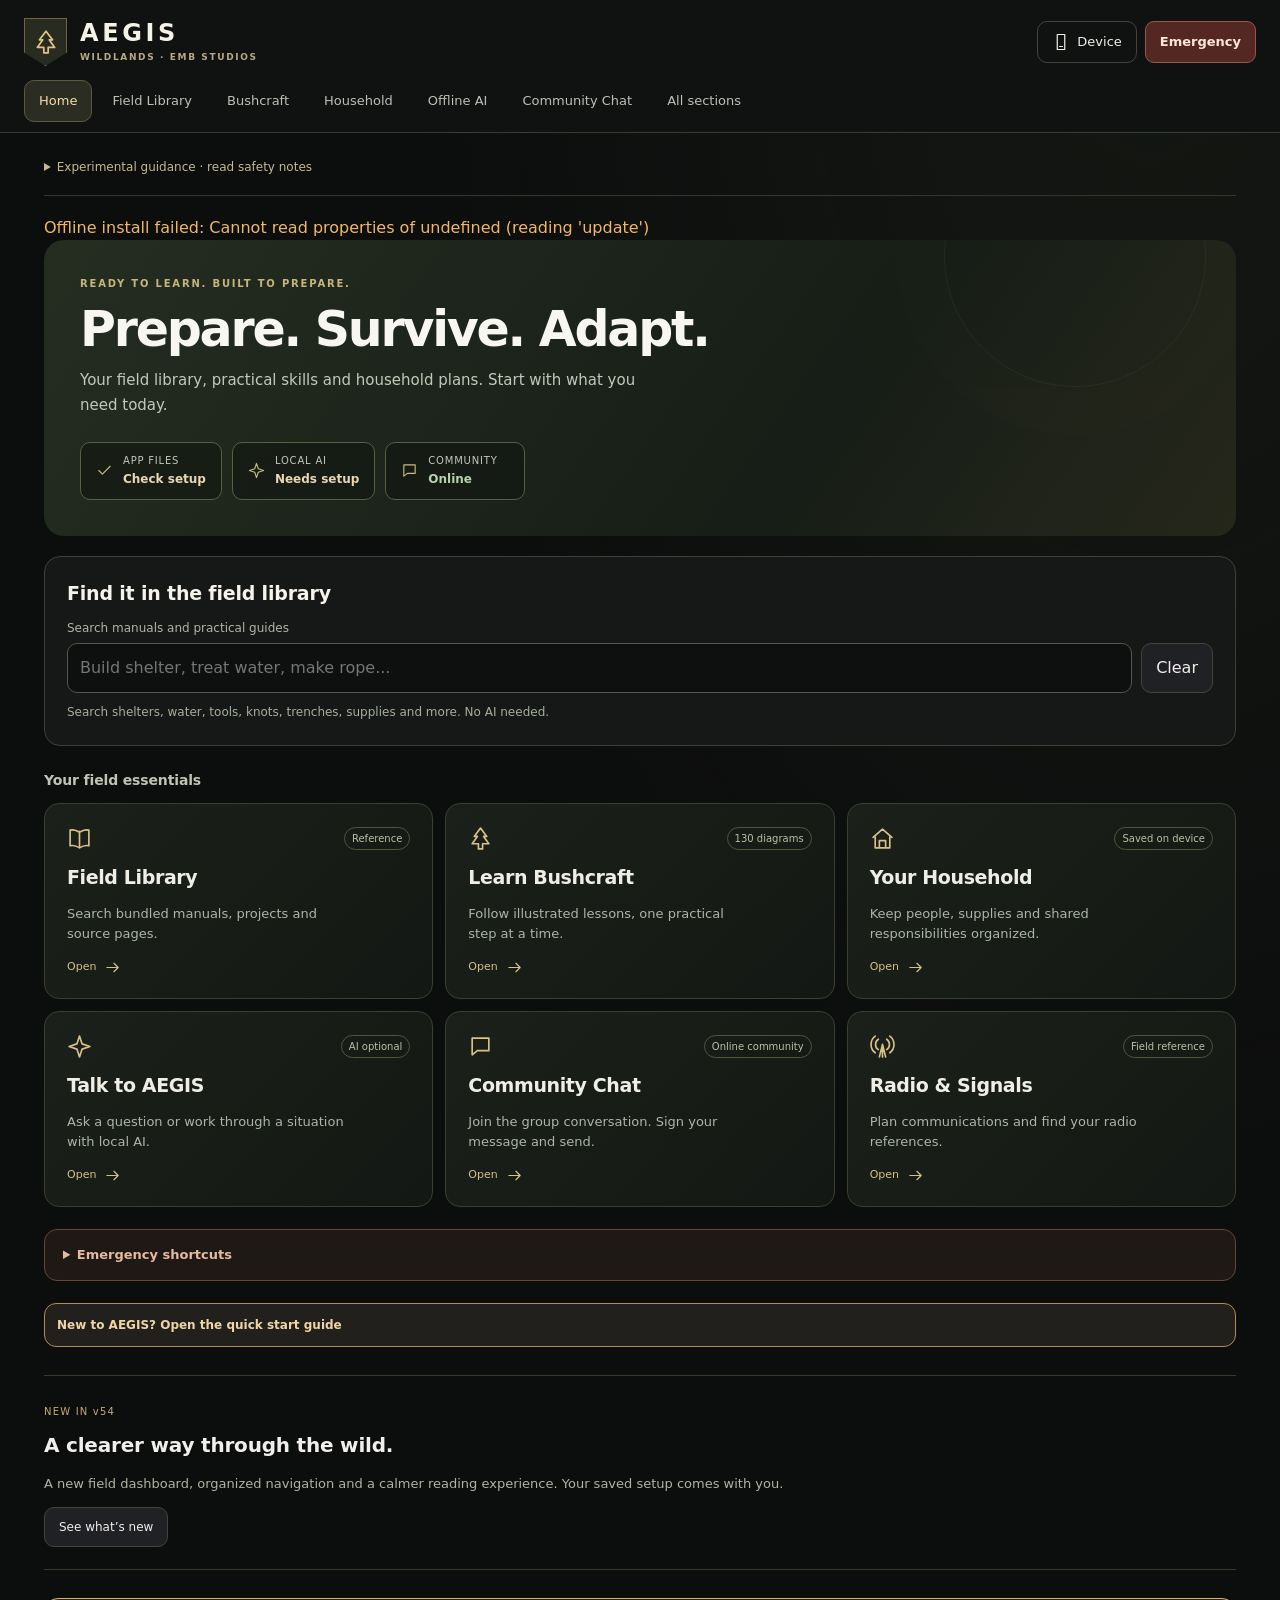
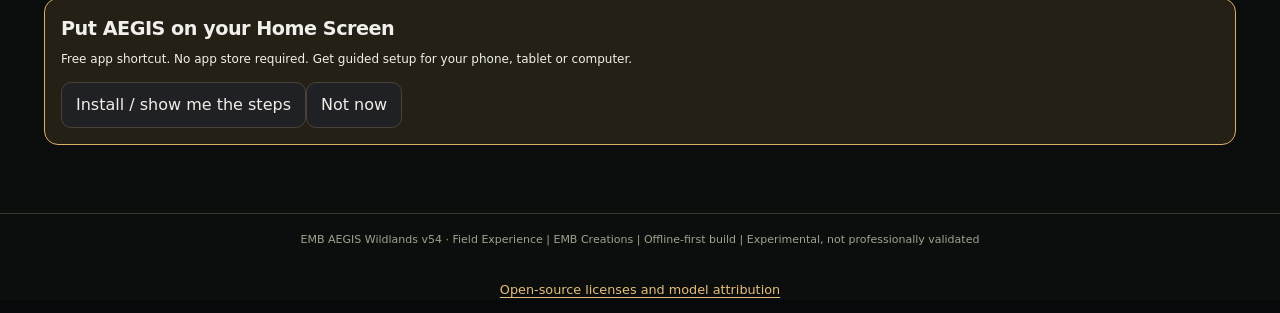
==== index.html @ b572a04c "v54: Upgrade the field dashboard, navigation, setup and reading experience" ====
<!doctype html><html lang="en"><head><meta charset="utf-8"><meta name="viewport" content="width=device-width,initial-scale=1"><meta http-equiv="Content-Security-Policy" content="default-src 'none'; script-src 'self' 'unsafe-inline' 'wasm-unsafe-eval'; style-src 'unsafe-inline'; img-src data: 'self' https://commons.wikimedia.org https://upload.wikimedia.org; manifest-src 'self'; worker-src 'self' blob:; connect-src https://commons.wikimedia.org https://upload.wikimedia.org 'self' https://zsyfzgefyjydkvdgbyth.supabase.co; base-uri 'none'; form-action 'none'"><link rel="manifest" href="manifest.webmanifest"><link rel="apple-touch-icon" href="icons/apple-touch-icon.png"><meta name="theme-color" content="#090908"><meta name="apple-mobile-web-app-capable" content="yes"><meta name="mobile-web-app-capable" content="yes"><title>EMB AEGIS | Wildlands Field Command</title><style>:root{font:16px/1.5 system-ui,Segoe UI,Arial,sans-serif;background:#080b0e;color:#ecefef;color-scheme:dark}*{box-sizing:border-box}body{margin:0}
a{color:#f0c67e}.skip{position:absolute;left:-999px}.skip:focus{left:8px;top:8px;background:#e5bb73;color:#000;padding:8px;z-index:9}
header{padding:14px 20px;border-bottom:1px solid #4a4130;background:#10151a}h1{margin:2px 0;color:#e5bb73;letter-spacing:2px;font-size:22px}h2{margin-top:0}h3{margin:10px 0 4px}
.shell{max-width:1200px;margin:auto;padding:14px}.tabs{display:flex;gap:6px;flex-wrap:wrap;margin:0 0 12px}
button,.btn{cursor:pointer;background:#27251e;border:1px solid #80663d;border-radius:8px;padding:10px 14px;color:#f3d7a6;font:inherit;min-height:44px}button:hover{background:#3a3425}button.active,button[aria-selected=true]{background:#c79b52;color:#101318}
button.big{font-size:18px}:focus-visible{outline:3px solid #fff;outline-offset:2px}
input,select,textarea{font:inherit;color:#fff;background:#111b22;border:1px solid #6b7c83;border-radius:8px;padding:10px;width:100%}textarea{min-height:90px}label{display:block;margin:10px 0 4px}
.panel{background:#111a20;border:1px solid #2f414b;border-radius:12px;padding:14px;margin:10px 0}.grid{display:grid;grid-template-columns:1fr 1fr;gap:14px}.cards{display:grid;grid-template-columns:repeat(auto-fit,minmax(300px,1fr));gap:10px}
.card{background:#18242b;border:1px solid #3d4c52;border-radius:10px;padding:12px;margin:8px 0}.card.danger{border-color:#e0705a;background:#33201c}.card.warn{border-color:#e0a850;background:#2b261b}.card.tier0{border-left:5px solid #e0705a}.card.tier1{border-left:5px solid #e0a850}.card.tier2{border-left:5px solid #6ab0d0}.card.tier3,.card.tier4{border-left:5px solid #8aa}
.card.abst{border-color:#7a8a90}.avoid{color:#ffc2b7}.constraint{color:#f3d7a6}.muted{color:#b4bfc2;font-size:14px}.warn{color:#f0b866}.pill{display:inline-block;border:1px solid #715b38;border-radius:100px;color:#e3bf80;font-size:12px;padding:3px 9px;margin:2px}
.badge{display:inline-block;border-radius:5px;font-size:12px;font-weight:700;padding:3px 7px;margin:2px;border:2px solid}.b-ok{border-color:#58c27d;color:#9be8b6}.b-rev{border-color:#e0a850;color:#f3c77d}.b-unk{border-color:#aab;color:#dde}.b-pol{border-color:#e0705a;color:#ffb3a4}
.alert{border-left:4px solid #e0a850;padding:10px;background:#2b261b;margin:8px 0}.step{padding:8px;margin:6px 0;background:#18252b;border-left:3px solid #b78b4a;white-space:pre-wrap}
table.facts{width:100%;border-collapse:collapse;font-size:14px}table.facts td,table.facts th{border-bottom:1px solid #2f414b;padding:4px;text-align:left}pre{white-space:pre-wrap;font:inherit}
.svgbox svg{max-width:100%;background:#0b1217;border:1px solid #2f414b;border-radius:8px}.check{color:#9be8b6;font-size:14px}[hidden]{display:none!important}
.quick{display:flex;gap:6px;flex-wrap:wrap}footer{padding:18px;text-align:center;color:#aeb7b8}
body.hc{background:#000;color:#fff}body.hc .card,body.hc .panel{background:#000;border-color:#fff}body.hc .muted{color:#fff}body.hc button{background:#000;color:#ff0;border-color:#ff0}body.hc button.active,body.hc button[aria-selected=true]{background:#ff0;color:#000}
body.big{font-size:20px}body.lowpower *{animation:none!important;transition:none!important;box-shadow:none!important}
@media (prefers-reduced-motion:reduce){*{animation:none!important;transition:none!important}}
@media(max-width:780px){.grid{grid-template-columns:1fr}.shell{padding:8px}h1{font-size:18px}}
#printarea{display:none}
@media print{body>*:not(#printarea){display:none!important}#printarea{display:block!important;color:#000;background:#fff}.pcard{border:2px solid #000;margin:8px 0;padding:8px;page-break-inside:avoid;color:#000}.pcard h3{color:#000}}

.sos{background:#8b1d12;border-color:#ff9c8c;color:#fff;font-weight:700}.sos:hover{background:#a8261a}
body.lowpower,body.lowpower header,body.lowpower .panel,body.lowpower .card{background:#000}body.lowpower .card,body.lowpower .panel{border-color:#555}
.ok{color:#9be8b6}.btn{display:inline-block;text-decoration:none;cursor:pointer;background:#27251e;border:1px solid #80663d;border-radius:8px;padding:10px 14px;color:#f3d7a6;min-height:44px}
.crow{display:flex;gap:8px;align-items:center;flex-wrap:wrap;margin:6px 0}


/* Wildlands Edition: progressive visual overhaul, existing engine and DOM IDs retained. */
:root{background:#090d0b;color:#efe9da;--gold:#d4b16c;--forest:#263b2e;--edge:#65543a}
body{background:radial-gradient(ellipse at 85% 0%,#263126 0%,transparent 40%),#090d0b;color:#efe9da}
header{background:linear-gradient(120deg,#121a15,#0a0e0c);border-bottom:1px solid #6b5936;padding:15px max(16px,calc((100vw - 1200px)/2));}
header small{color:#c6ad76;letter-spacing:.15em;font-weight:700}
h1{color:#e5c47d;font-size:clamp(23px,3vw,34px);letter-spacing:.09em}
.edition{font-size:.42em;letter-spacing:.16em;vertical-align:middle;border:1px solid #897041;border-radius:99px;padding:5px 9px;margin-left:7px}
header>.muted{color:#d2c9b6}
.shell{max-width:1200px;padding:18px}
.panel{background:#151c17;border:1px solid #45513e;border-radius:16px;padding:18px}
.card,.step{background:#1c251e;border-color:#57614d}
button,.btn{background:#25271e;border:1px solid #977a47;color:#f3dfb4;border-radius:11px}
button:hover{background:#38362a}
button.active,button[aria-selected=true]{background:#d1ad67;color:#12140f}
input,select,textarea{background:#111813;border-color:#79816b}
.tabs{position:sticky;top:0;z-index:6;display:flex;flex-wrap:nowrap;overflow-x:auto;scrollbar-width:thin;background:#101611;padding:8px 6px;border:1px solid #4c523f;border-radius:13px;gap:6px}
.tabs button{flex:0 0 auto;white-space:nowrap;font-size:14px;padding:10px 12px}
.wild-hero{position:relative;overflow:hidden;padding:clamp(22px,5vw,52px);margin:12px 0 16px;border:1px solid #856c3d;border-radius:19px;background:linear-gradient(100deg,rgba(8,14,11,.95),rgba(13,25,18,.83)),radial-gradient(ellipse at 75% 100%,#74542a,#0d1a13 65%);min-height:190px}
.wild-hero:after{content:"";position:absolute;right:-45px;bottom:-60px;width:260px;height:260px;border:1px solid rgba(218,181,106,.13);border-radius:50%;box-shadow:0 0 0 45px rgba(218,181,106,.025),0 0 0 90px rgba(218,181,106,.02);pointer-events:none}
.wild-kicker{font-size:11px;font-weight:800;color:#d7b775;letter-spacing:.19em}
.wild-hero h2{font-size:clamp(27px,4.5vw,48px);line-height:1.1;color:#f4e3bc;margin:12px 0}
.wild-hero p{max-width:630px;color:#d3d3c6;margin:0 0 18px}
.wild-hero-status{display:inline-flex;gap:8px;background:#1e3627;border:1px solid #507258;color:#c9e4ce;padding:8px 12px;border-radius:9px;font-size:13px}
.wild-actions{display:grid;grid-template-columns:repeat(3,minmax(0,1fr));gap:12px;margin-bottom:18px}
.wild-actions button{display:flex;flex-direction:column;align-items:flex-start;text-align:left;gap:6px;min-height:110px;padding:19px;background:linear-gradient(145deg,#222a21,#151b16);border-color:#806c45}
.wild-actions button>span{font-size:24px;color:#e0bc76}
.wild-actions strong{font-size:17px;color:#f3e5c7}
.wild-actions small{display:block;font-size:12px;color:#c2c5b7}
.wild-actions .wild-emergency{grid-column:1/-1;min-height:85px;justify-content:center;background:linear-gradient(110deg,#8e2922,#551d19);border:2px solid #ef8d75;color:#fff;font-size:clamp(18px,3vw,25px);font-weight:800}
.wild-actions .wild-emergency small{color:#ffe0d5}
.wild-quick{margin-bottom:14px;border:1px solid #566046;border-radius:12px;padding:12px 16px}
.wild-quick summary{cursor:pointer;color:#e8c787;font-weight:700;min-height:44px;display:flex;align-items:center}
.wild-advisor .panel{margin-top:0}
.alert{background:#2a261b;border-color:#e1b76a}
@media(max-width:700px){header{padding:12px}.shell{padding:10px}.wild-actions{grid-template-columns:repeat(2,minmax(0,1fr));gap:9px}.wild-actions button{min-height:104px;padding:13px}.wild-actions strong{font-size:15px}.wild-hero{min-height:0}.tabs{margin:0 0 12px}.grid{grid-template-columns:1fr}#home .panel{padding:13px}}
@media(max-width:370px){.wild-actions{grid-template-columns:1fr 1fr}.wild-actions button{padding:10px}.wild-actions strong{font-size:14px}}
@media(prefers-reduced-motion:reduce){.wild-hero,.wild-actions *{animation:none!important;transition:none!important}}
body.hc .wild-hero,body.hc .wild-actions button{background:#000!important;border-color:#fff!important;color:#fff}
body.lowpower .wild-hero,body.lowpower .wild-actions button{background:#000!important;box-shadow:none!important}
@media print{.wild-hero,.wild-actions{display:none!important}}

/* Wildlands offline reference pack */
.wild-knowledge-filters{display:grid;grid-template-columns:minmax(0,2fr) minmax(180px,1fr);gap:12px;align-items:end}
.wild-guide{background:#1b251d;border:1px solid #566346;border-radius:12px;margin:9px 0;overflow:hidden}
.wild-guide summary{cursor:pointer;padding:15px;min-height:52px;color:#f1e4c8;font-weight:700;line-height:1.5}
.wild-guide summary:hover{background:#2c382b}
.wild-guide-tag{display:inline-block;border:1px solid #ab8b53;border-radius:20px;color:#e4c184;font-size:11px;font-weight:600;padding:2px 8px;margin-right:9px}
.wild-guide-body{padding:0 17px 16px;line-height:1.65}
.wild-guide-body h4{color:#e1c38b;margin:12px 0 2px}
.wild-guide-body p{margin:6px 0}
.wild-guide-warning{border-left:3px solid #e89a6a;padding:8px 11px;background:#32261e}
.wild-guide-source{font-size:13px;color:#b9c4b7}
@media(max-width:650px){.wild-knowledge-filters{grid-template-columns:1fr}.wild-guide summary{padding:12px}}

/* Chapter reader */
.manual-layout{display:grid;grid-template-columns:minmax(200px,260px) minmax(0,1fr);gap:15px;align-items:start}
.manual-chapters{display:grid;gap:7px;position:sticky;top:75px;max-height:75vh;overflow:auto}
.manual-chapter{display:block;text-align:left;min-height:47px;padding:10px 12px;border-radius:9px;border:1px solid #59694e;background:#1b261e;color:#eee2c6;font-weight:600;cursor:pointer}
.manual-active{border-color:#e4bd75!important;background:#384532!important;color:#ffe3a5!important}
.manual-reader{background:#17211b;border:1px solid #506047;border-radius:12px;padding:16px;min-width:0;line-height:1.7}
.manual-reader h3{font-size:clamp(20px,2.5vw,27px);color:#f3d9a4}
.manual-section{padding:13px 0;border-top:1px solid #53634b}
.manual-section h4{font-size:19px;color:#e9d6ae;margin:8px 0}
.manual-section h5{font-size:14px;color:#c6d4bf;margin:10px 0 3px}
.manual-section p{margin:5px 0 11px}
.manual-caution{padding:10px 12px;background:#33271f;border-left:3px solid #ec9b6e}
.manual-actions{display:flex;justify-content:space-between;gap:10px;flex-wrap:wrap}
@media(max-width:720px){.manual-layout{grid-template-columns:1fr}.manual-chapters{position:static;display:flex;overflow:auto;max-height:none;padding-bottom:6px}.manual-chapter{min-width:190px;flex-shrink:0}.manual-reader{padding:12px}}

/* AEGIS v9 emergency-first layout */
#home .wild-actions,#home .wild-advisor{display:none}
#home.v9-expanded .wild-actions{display:grid}
#home.v9-expanded .wild-advisor{display:grid}
.v9-more{display:block;width:100%;margin:4px 0 12px;padding:13px 16px;border-radius:10px;border:1px solid #746d55;background:#263229;color:#f5dfb0;font-weight:700;cursor:pointer}

.v9-command{display:grid;grid-template-columns:minmax(0,1fr) minmax(0,1.2fr);gap:14px;margin:14px 0 20px}
.v9-command>div{padding:18px;border:1px solid #6a684f;border-radius:14px;background:#18231d;min-width:0}
.v9-urgent{border-color:#bb7559!important;background:#291e1a!important}
.v9-urgent>strong{font-size:1.25rem;color:#ffe0c5}.v9-urgent p,.v9-find p{line-height:1.5}
.v9-command button{min-height:46px;cursor:pointer;border-radius:9px;padding:9px 12px}
.v9-command .v9-primary{width:100%;font-weight:800;font-size:1.05rem;background:#e7b47c;color:#1b120d;border:2px solid #f4d5ae}
.v9-emergency-grid{display:grid;grid-template-columns:repeat(2,minmax(0,1fr));gap:7px;margin-top:12px}
.v9-emergency-grid button{background:#3a2824;color:#ffe6d3;border:1px solid #9b6550}
.v9-find h3{margin:0 0 8px;color:#e9c98c}.v9-find label{display:block;margin-bottom:5px}
.v9-searchrow{display:flex;gap:8px}.v9-searchrow input{flex:1;min-width:0;font-size:16px;padding:12px;border-radius:9px}
.v9-searchrow button{flex-shrink:0}.v9-results{display:grid;gap:7px;max-height:300px;overflow:auto}
.v9-result{text-align:left;display:flex;flex-direction:column;align-items:flex-start;gap:2px;background:#24342a;border:1px solid #687d62;color:#f3e9d2}
.v9-result small{color:#c1c9ba}.v9-shortcuts{display:grid;grid-template-columns:repeat(2,minmax(0,1fr));gap:8px;margin-top:14px}
.v9-radio-section{padding:12px 0;border-bottom:1px solid #4b5b4b}.v9-radio-section h4{color:#f1d5a1;margin:4px 0}.v9-radio-section p{margin:5px 0}
@media(max-width:760px){.v9-command{grid-template-columns:1fr}.v9-command>div{padding:14px}.v9-emergency-grid button{font-size:.95rem}}

/* AEGIS v10 · self-contained glass interface. No remote images, fonts or network dependencies. */
:root{color-scheme:dark;--glass-border:rgba(195,224,232,.23);--glass-fill:rgba(13,30,40,.65);--glass-highlight:rgba(222,244,249,.12);--cyan:#9fe9ff;--gold:#f1d7a1;--mint:#9bf2ce;--red:#ffb2a8;background:#08141b;color:#f3f8fa}
html{min-height:100%;background:#08141b}
body{min-height:100vh;position:relative;isolation:isolate;background:radial-gradient(ellipse 70% 48% at 83% 4%,rgba(86,158,171,.32),transparent 75%),radial-gradient(ellipse 65% 55% at 9% 26%,rgba(24,103,89,.25),transparent 80%),linear-gradient(145deg,#061017 0%,#10262a 42%,#08131d 100%);color:#f0f6f6}
body:before{content:"";position:fixed;inset:0;z-index:-1;pointer-events:none;background:repeating-linear-gradient(115deg,transparent 0 86px,rgba(157,211,206,.018) 87px 88px,transparent 89px 175px),radial-gradient(ellipse 48% 30% at 50% 95%,rgba(13,64,72,.32),transparent);opacity:.8}
header{position:relative;padding:22px clamp(16px,3vw,44px);background:linear-gradient(105deg,rgba(6,20,30,.87),rgba(20,45,49,.64));border-bottom:1px solid var(--glass-border);box-shadow:0 10px 45px rgba(0,0,0,.2);backdrop-filter:blur(24px) saturate(135%);-webkit-backdrop-filter:blur(24px) saturate(135%)}
header small{color:var(--mint);letter-spacing:.22em;font-size:11px;font-weight:800}header h1{font-size:clamp(26px,3.6vw,44px);font-weight:850;line-height:1.1;letter-spacing:.1em;margin:9px 0;color:#e7faff;text-shadow:0 0 30px rgba(87,212,255,.27)}
header .edition{color:var(--gold)}
.shell{max-width:1500px;padding:clamp(12px,2.4vw,28px);margin:0 auto}
.tabs{gap:8px;margin-bottom:22px;padding:9px;border:1px solid var(--glass-border);border-radius:18px;background:rgba(6,21,30,.66);backdrop-filter:blur(20px);-webkit-backdrop-filter:blur(20px);box-shadow:0 12px 38px rgba(0,0,0,.19)}
.tabs button{background:transparent;border:1px solid transparent;color:#d7e8e9;border-radius:11px;font-size:14px;font-weight:700;min-height:43px;padding:10px 13px;transition:background .18s,border-color .18s,box-shadow .18s}
.tabs button:hover{background:rgba(137,218,235,.12);border-color:rgba(137,218,235,.18)}
.tabs button.active,.tabs button[aria-selected=true]{background:linear-gradient(140deg,rgba(50,146,173,.36),rgba(26,70,89,.64));border:1px solid rgba(132,225,255,.63);box-shadow:inset 0 1px rgba(255,255,255,.15),0 0 22px rgba(59,178,226,.2);color:#e6faff}
.panel,.card,.wild-hero,.v9-command>div,.manual-reader,.wild-guide,.wild-actions>button,.v9-result{background:linear-gradient(140deg,rgba(35,66,77,.58),rgba(8,23,33,.77))!important;border:1px solid var(--glass-border)!important;box-shadow:inset 0 1px 0 var(--glass-highlight),0 16px 38px rgba(0,0,0,.19)!important;backdrop-filter:blur(20px) saturate(135%);-webkit-backdrop-filter:blur(20px) saturate(135%)}
.panel,.card,.wild-hero,.v9-command>div,.manual-reader{border-radius:18px!important}
.panel{padding:clamp(15px,2vw,25px)}
.wild-hero{padding:clamp(22px,4vw,48px)!important;position:relative;overflow:hidden;background:radial-gradient(ellipse at 93% 7%,rgba(69,184,200,.24),transparent 50%),linear-gradient(125deg,rgba(24,65,69,.86),rgba(9,24,34,.8))!important;margin-bottom:18px}
.wild-hero:after{content:"";position:absolute;right:-80px;top:-115px;width:340px;height:340px;border:1px solid rgba(142,220,226,.14);border-radius:50%;box-shadow:0 0 0 52px rgba(147,215,217,.035),0 0 0 105px rgba(147,215,217,.022);pointer-events:none}
.wild-hero h2{font-size:clamp(29px,4vw,52px);line-height:1.1;letter-spacing:-.025em;color:#f3faf9;text-shadow:0 8px 30px rgba(0,0,0,.35);max-width:800px}
.wild-kicker{color:var(--mint)!important;letter-spacing:.18em!important;font-weight:800}
h2,h3,h4{color:#f1f9f9}h2{letter-spacing:-.015em}p,.muted{line-height:1.65}a{color:#a6ebff;text-underline-offset:3px}a:hover{color:#f4e1b2}
button,.btn{border:1px solid rgba(159,214,223,.35);background:linear-gradient(145deg,rgba(41,75,88,.85),rgba(18,40,54,.88));color:#effbfc;border-radius:11px;box-shadow:inset 0 1px rgba(255,255,255,.09);transition:transform .15s,border-color .15s,box-shadow .15s,background .15s}
button:hover,.btn:hover{background:linear-gradient(145deg,rgba(56,111,129,.87),rgba(23,59,75,.92));border-color:rgba(147,226,255,.7);box-shadow:0 0 20px rgba(77,188,222,.12);transform:translateY(-1px)}
button:active{transform:translateY(0)}button:disabled{opacity:.55;cursor:not-allowed;transform:none}
input,textarea,select{background:rgba(3,17,27,.72);border:1px solid rgba(156,206,218,.39);border-radius:12px;color:#f5ffff;box-shadow:inset 0 1px 9px rgba(0,0,0,.16)}
input:focus,textarea:focus,select:focus{outline:2px solid rgba(134,226,255,.8);outline-offset:2px}
.v9-command{gap:16px;margin:20px 0 24px}
.v9-command>div{padding:clamp(18px,2.3vw,29px)!important;border-radius:20px!important}
.v9-urgent{background:radial-gradient(ellipse at 95% 5%,rgba(240,97,86,.24),transparent 55%),linear-gradient(135deg,rgba(72,28,35,.83),rgba(25,24,35,.84))!important;border-color:rgba(255,158,147,.48)!important}
.v9-urgent>strong{font-size:clamp(20px,2.3vw,30px);color:#ffe6e1;line-height:1.2}
.v9-command .v9-primary{background:linear-gradient(110deg,#e25c59,#b82d3d)!important;color:white!important;border:1px solid #ffb3aa!important;box-shadow:0 0 22px rgba(255,74,77,.26),inset 0 1px rgba(255,255,255,.24)!important;font-weight:900;letter-spacing:.035em}
.v9-emergency-grid button{background:rgba(87,39,45,.58);border:1px solid rgba(255,168,160,.35);color:#fff1ee}
.v9-find{background:radial-gradient(ellipse at 95% 0%,rgba(39,163,209,.24),transparent 55%),linear-gradient(140deg,rgba(24,62,80,.84),rgba(9,26,40,.86))!important;border-color:rgba(129,214,251,.44)!important}
.v9-find h3{font-size:clamp(20px,2.2vw,28px);color:#e5f8ff}
.v9-searchrow input{border:1px solid rgba(131,222,255,.63);box-shadow:0 0 0 3px rgba(64,179,220,.09),inset 0 0 20px rgba(4,17,30,.6);min-height:54px}
.v9-result{border-radius:12px!important;padding:12px!important;text-align:left}
.v9-shortcuts button{min-height:55px;background:rgba(29,74,91,.66)}
.wild-actions>button{border-radius:15px!important;padding:20px!important}
.wild-emergency{border-color:rgba(255,149,139,.5)!important;background:linear-gradient(130deg,rgba(111,35,44,.8),rgba(44,24,37,.84))!important}
.manual-chapter{background:rgba(22,48,58,.84)!important;border-color:rgba(154,207,218,.26)!important;color:#edf5f5!important}
.manual-active{background:linear-gradient(110deg,rgba(39,121,143,.7),rgba(19,66,83,.8))!important;border-color:#9ee6ff!important;color:#f4fcff!important;box-shadow:0 0 17px rgba(61,188,221,.19)}
.manual-reader{background:rgba(13,34,45,.74)!important}
.manual-section{border-color:rgba(167,215,220,.19)}.manual-section h4{color:#f0d9ac}
.wild-guide{border-radius:13px!important;margin:10px 0;overflow:hidden}
.wild-guide summary{padding:13px;cursor:pointer;color:#f5f8fa}.wild-guide[open]{border-color:rgba(142,224,245,.52)!important}
.wild-guide-warning,.manual-caution{background:rgba(103,49,36,.42)!important;border-left:3px solid #ffbd92!important;color:#ffe6d8}
.pill{border-radius:999px!important;border:1px solid rgba(152,219,221,.35)!important;background:rgba(18,50,57,.63)!important;color:#d8fff0!important}
#home .v9-more{background:rgba(17,49,60,.72);border-color:rgba(160,213,224,.37);color:#eaf7fa}
::selection{background:#317e9b;color:#fff}
@media(min-width:1000px){.tabs{position:sticky;top:8px;z-index:20}}
@media(max-width:720px){header{padding:16px}.shell{padding:10px}.tabs{flex-wrap:nowrap;overflow-x:auto;scrollbar-width:thin;padding:7px;border-radius:13px;position:sticky;top:0;z-index:20}.tabs button{flex:0 0 auto;white-space:nowrap}.v9-command{grid-template-columns:1fr}.v9-command>div{padding:17px!important}.wild-hero{padding:24px!important}.panel{padding:15px}.v9-emergency-grid button{font-size:14px}}
@media(prefers-reduced-motion:reduce){*,*:before,*:after{scroll-behavior:auto!important;transition:none!important;animation:none!important}button:hover{transform:none}}
@supports not (backdrop-filter:blur(1px)){.panel,.card,.wild-hero,.v9-command>div,.tabs,.manual-reader{background:#152b34!important}}

/* Quick Start: high contrast, responsive, offline and keyboard-accessible */
.aegis-help-open,.aegis-help-start{border:1px solid rgba(161,233,240,.6);background:linear-gradient(125deg,rgba(30,94,113,.86),rgba(18,52,69,.88));color:#f2ffff;font-weight:800;padding:11px 16px;border-radius:12px;cursor:pointer}
.aegis-help-start{display:block;width:100%;margin:0 0 14px;text-align:center}
.aegis-help-backdrop[hidden]{display:none!important}.aegis-help-backdrop{position:fixed;inset:0;z-index:9999;display:flex;justify-content:center;align-items:center;background:rgba(1,8,13,.88);padding:14px;overflow-y:auto}
.aegis-help-dialog{width:min(860px,100%);max-height:min(90vh,900px);overflow-y:auto;padding:clamp(18px,3vw,30px);border:1px solid rgba(156,223,244,.65);border-radius:20px;background:#112a36;color:#f1fbff;box-shadow:0 20px 75px rgba(0,0,0,.7)}
.aegis-help-head{display:flex;align-items:flex-start;justify-content:space-between;gap:14px}.aegis-help-head h2{margin:7px 0 10px}.aegis-help-head button{white-space:nowrap}
.aegis-help-priority{padding:13px 16px;background:#4c2930;border:1px solid #ff9d91;border-radius:12px;color:#fff4ef}.aegis-help-dialog li{margin:9px 0;line-height:1.65}
.aegis-help-sections{display:grid;grid-template-columns:repeat(2,minmax(0,1fr));gap:9px}.aegis-help-section{display:flex;flex-direction:column;align-items:flex-start;text-align:left;gap:4px;padding:13px 15px;min-height:70px}.aegis-help-section strong{color:#e2faff}.aegis-help-section span{font-size:13px;color:#c4dbe2;line-height:1.4}
.aegis-help-note{margin-top:20px;color:#e6cf9e;font-size:13px}
@media(max-width:600px){.aegis-help-sections{grid-template-columns:1fr}.aegis-help-head{flex-wrap:wrap}.aegis-help-dialog{max-height:94vh}.aegis-help-open{margin-bottom:8px}}

/* EMB Signature Edition v2 — true obsidian, controlled gold, restrained luxury. */
:root{color-scheme:dark;--glass-border:rgba(196,156,91,.2);--glass-fill:#111214;--glass-highlight:rgba(255,255,255,.035);--cyan:#e4bd7b;--gold:#e5bd79;--mint:#dfc08e;background:#08090b;color:#f2f1ee}
html{background:#08090b}
body{background:radial-gradient(ellipse 52% 40% at 82% -12%,rgba(186,139,66,.055),transparent 78%),linear-gradient(180deg,#090a0c 0%,#0d0e10 48%,#08090b 100%);color:#ecebe8}
body:before{background:none;opacity:0}
header{background:#0b0c0e;border-bottom:1px solid rgba(212,169,101,.24);box-shadow:none;backdrop-filter:none;-webkit-backdrop-filter:none;padding:18px clamp(18px,3vw,44px)}
header small{color:#cfa866!important;letter-spacing:.19em}
header h1{color:#faf8f3;text-shadow:none;letter-spacing:.08em}
header .edition{color:#e6bc77;border-color:rgba(225,181,110,.52)}
header .muted{color:#a9a8a5}
.shell{max-width:1480px}
.tabs{background:#111214;border:1px solid #35302a;border-radius:14px;box-shadow:none;backdrop-filter:none;-webkit-backdrop-filter:none;gap:5px;padding:7px}
.tabs button{color:#d5d4d1;background:transparent;border:1px solid transparent;border-radius:9px;box-shadow:none}
.tabs button:hover{background:#24211c;border-color:#50412d}
.tabs button.active,.tabs button[aria-selected=true]{background:#dcb777;color:#17130d;border-color:#f1d39d;box-shadow:none;font-weight:800}
.panel,.card,.wild-hero,.v9-command>div,.manual-reader,.wild-guide,.wild-actions>button,.v9-result{background:#131416!important;border:1px solid #32302d!important;box-shadow:none!important;backdrop-filter:none;-webkit-backdrop-filter:none}
.panel,.card,.wild-hero,.v9-command>div,.manual-reader{border-radius:15px!important}
.wild-hero{background:linear-gradient(110deg,#151617,#111214)!important;border:1px solid #3a332a!important;padding:clamp(23px,3.3vw,42px)!important}
.wild-hero:after{border-color:rgba(220,175,104,.16);box-shadow:0 0 0 48px rgba(222,179,109,.012),0 0 0 98px rgba(222,179,109,.008)}
.wild-hero h2{color:#f8f6f0;text-shadow:none}
.wild-kicker{color:#d8ad69!important}
h2,h3,h4{color:#f1efeb}
a{color:#e5bd7c}a:hover{color:#ffe0a6}
button,.btn{background:#202124;border:1px solid #49423a;color:#f1eee9;box-shadow:none;border-radius:10px}
button:hover,.btn:hover{background:#2b2926;border-color:#c6a06b;box-shadow:none}
input,textarea,select{background:#0b0c0e;border:1px solid #585045;color:#f7f5f0;box-shadow:none}
input:focus,textarea:focus,select:focus{outline:2px solid #e2ba77;outline-offset:2px}
.v9-command{gap:18px}
.v9-command>div{padding:clamp(19px,2.3vw,30px)!important;border-radius:16px!important}
.v9-urgent{background:#171416!important;border-color:#664046!important}
.v9-urgent>strong{color:#fff1ef}
.v9-command .v9-primary{background:#c83e4b!important;border:1px solid #e9858c!important;color:#fff!important;box-shadow:none!important}
.v9-emergency-grid button{background:#302125;border:1px solid #66434a;color:#f9e8e6}
.v9-find{background:#141517!important;border-color:#3c3832!important}
.v9-find h3{color:#f6f3ed}
.v9-searchrow input{background:#0b0c0e;border-color:#776043;box-shadow:none;min-height:54px}
.v9-result{background:#1b1c1e!important}
.v9-shortcuts button{background:#202022;border:1px solid #4b4235}
.v9-shortcuts button:hover{background:#2c2821}
#v9-more.v9-more{display:block;width:100%;background:#171819!important;border:1px solid #464039!important;color:#e6c28b!important;box-shadow:none!important;min-height:55px;font-weight:750}
#v9-more.v9-more:hover{background:#22201c!important;border-color:#cba66b!important}
.manual-chapter{background:#1c1d1e!important;border-color:#494036!important;color:#e9e7e2!important}
.manual-active{background:#3d3121!important;border-color:#dcb777!important;color:#ffeed0!important;box-shadow:none!important}
.wild-emergency{background:#2c1a1f!important;border-color:#9a4951!important}
.aegis-help-open,.aegis-help-start{background:#22201c!important;border:1px solid #b58b4f!important;color:#f1d5a7!important;box-shadow:none!important}
.aegis-help-backdrop{background:rgba(0,0,0,.88)}
.aegis-help-dialog{background:#151617;color:#f4f1ea;border-color:#8b6b42;box-shadow:0 24px 90px rgba(0,0,0,.8)}
.aegis-help-section strong{color:#f3d4a1}.aegis-help-section span{color:#c5c1ba}
.aegis-help-priority{background:#382127;border-color:#c66d74;color:#fff0ed}
.aegis-help-note{color:#ddba84}
#offline,#offlineready,#modelstatus{background:#15191a;color:#c7d8d4;border:1px solid #3a4b47}
#selftestout{color:#cbd0cd}
header [role="group"][aria-label="Display options"]{margin-top:9px;color:#bcbab5;font-size:13px}
header [role="group"][aria-label="Display options"] label{margin-right:10px}
@media(max-width:640px){header{padding:15px 16px}.tabs{gap:3px}.tabs button{padding:9px 10px}.v9-command>div{padding:17px!important}}
@media(prefers-reduced-motion:reduce){button:hover{transform:none}}

</style><script>window.AEGIS_WEBLLM={"name":"Qwen2.5-0.5B-Instruct Q4_K_M (Apache-2.0)","license":"Apache-2.0","nctx":2048,"addHazards":false,"base":"llm/model/","wasm":"llm/wllama.wasm","compat_wasm":"llm/compat/wllama.wasm","compat_worker":"llm/compat/wllama.js","gbnf":"llm/interpret.gbnf","shards":[{"file":"qwen2.5-0.5b-instruct-q4_k_m.part001","bytes":24117248,"sha256":"9611ab08f2513766afb1761cf9928cf49a3b51e8412ee727fde3d3bfbc1720fc"},{"file":"qwen2.5-0.5b-instruct-q4_k_m.part002","bytes":24117248,"sha256":"e44193a76f9c7534849150440a1f1feedd496f3f09147971a37b25cb59239212"},{"file":"qwen2.5-0.5b-instruct-q4_k_m.part003","bytes":24117248,"sha256":"f8934dc998f5f58d1905949d64a4f0bf1adc02d04e7eb43209c8b900babcc1c1"},{"file":"qwen2.5-0.5b-instruct-q4_k_m.part004","bytes":24117248,"sha256":"cebd6b29a606859abc78b7e98fb28669ddff423b6d720836b827a129a5316d39"},{"file":"qwen2.5-0.5b-instruct-q4_k_m.part005","bytes":24117248,"sha256":"b75c3545c2104a8bfb0075352bb91aa2c9de571b0116c519cce9ea5ce1be73fa"},{"file":"qwen2.5-0.5b-instruct-q4_k_m.part006","bytes":24117248,"sha256":"edf6748c42470ef016d4ec791d7eb5c8f1b09dff492c47d029dc8e2dc1dceb20"},{"file":"qwen2.5-0.5b-instruct-q4_k_m.part007","bytes":24117248,"sha256":"d5fee0ae08d6337222e435e71be691b3b3a0183cefc2b9b5ea8b59a95c5f7c65"},{"file":"qwen2.5-0.5b-instruct-q4_k_m.part008","bytes":24117248,"sha256":"f5f119d5b2c1ad36232af0bcdc3359f444c08339d5a01b1575913497bd39fbcd"},{"file":"qwen2.5-0.5b-instruct-q4_k_m.part009","bytes":24117248,"sha256":"b23c0965f092c2cfd39ce68d021b1dd08f2959d764e4ff522298218f0aa18513"},{"file":"qwen2.5-0.5b-instruct-q4_k_m.part010","bytes":24117248,"sha256":"2083db317c2058dcb2e0dcf4cc6a343e1d6a475f3253925ac2406f6e827ba6bf"},{"file":"qwen2.5-0.5b-instruct-q4_k_m.part011","bytes":24117248,"sha256":"5e6db915e8666e27d5f95593899c204230b6c15d19fee422ab4c374499064bf2"},{"file":"qwen2.5-0.5b-instruct-q4_k_m.part012","bytes":24117248,"sha256":"27fd012f07b7ac1ed2bb8a2c30a9385d7124fea58fc45ec5a4c4c6568d8068ab"},{"file":"qwen2.5-0.5b-instruct-q4_k_m.part013","bytes":24117248,"sha256":"2abe6a74c9ed6c5205210e8c6ec99dc084dc30a004d7ef3da0fc954bfb4b62d1"},{"file":"qwen2.5-0.5b-instruct-q4_k_m.part014","bytes":24117248,"sha256":"7aaa0eb967b85db781d557cec2bd9e7275d16fe66cd37ad3e8a07b6769bc1cb6"},{"file":"qwen2.5-0.5b-instruct-q4_k_m.part015","bytes":24117248,"sha256":"ca12e6a1bc6450ae54e3aa8d533c1c902301dcb59c133c620a24bfeeb56e4f88"},{"file":"qwen2.5-0.5b-instruct-q4_k_m.part016","bytes":24117248,"sha256":"3fbec6c3abbd0fc1e6e51212fff4482d93d7a8e81d2149804f671d04aa44bb5f"},{"file":"qwen2.5-0.5b-instruct-q4_k_m.part017","bytes":24117248,"sha256":"781b4cd707dbecea14ae3fe8f8c7ece6731db9b69188dfaa7cd736263a63d7ed"},{"file":"qwen2.5-0.5b-instruct-q4_k_m.part018","bytes":24117248,"sha256":"a11bc393d30a20b48739c1dc8f2d1a122d0452494590f66e9cbb0ba03e1c67d9"},{"file":"qwen2.5-0.5b-instruct-q4_k_m.part019","bytes":24117248,"sha256":"9639f20ad70dcffefca93701721d96e805526b414d6d6935b94c2e641ae39296"},{"file":"qwen2.5-0.5b-instruct-q4_k_m.part020","bytes":24117248,"sha256":"06f38bb8d21e04f53a05bd20fee359b04c808019f012abceba8831d7394adc7b"},{"file":"qwen2.5-0.5b-instruct-q4_k_m.part021","bytes":9055072,"sha256":"705b4f4d31957d7f0523d7d6e8fb8334b15aa8273a8cb47fb391ccfcc204af58"}]};</script><script src="llm/model-profiles-v50.js"></script><style>
/* Keep every section reachable without a horizontal scrollbar. */
nav.tabs{display:flex!important;flex-wrap:wrap!important;overflow:visible!important;height:auto!important;position:static!important;gap:6px!important}
nav.tabs [role=tab]{flex:0 1 auto;white-space:normal!important;padding:10px 14px!important}
#unified-field-manual .bc-actions{display:flex;flex-wrap:wrap;gap:8px;margin:12px 0}
#unified-field-manual .bc-actions button{padding:10px 14px}
@media(max-width:600px){nav.tabs [role=tab]{flex:1 1 42%;font-size:.9rem!important}}
</style><script src="radio-live-v49.js" defer></script><script src="install-guide-v48.js" defer></script></head><body>
<a class="skip" href="#main">Skip to main content</a>
<header><small>EMB STUDIOS · FIELD COMMAND</small><h1>AEGIS <span class="edition">WILDLANDS</span></h1><div class="muted">Adaptive Emergency Guidance &amp; Intelligence System · Experimental offline-first field command</div><button id="aegis-help-open" class="aegis-help-open" type="button" aria-haspopup="dialog" aria-controls="aegis-help">? Quick Start &amp; Key</button> <button id="sos" class="sos" data-tab="emergency">EMERGENCY REFERENCE</button> <div id="offline" class="pill" role="status">checking...</div> <div id="offlineready" class="pill" role="status">offline cache: checking...</div> <div id="modelstatus" class="pill" role="status">language model: checking...</div> <div id="selftestout" class="step" role="status"></div>
<div role="group" aria-label="Display options"><label style="display:inline-block"><input type="checkbox" id="pref_hc" style="width:auto"> High contrast</label> <label style="display:inline-block"><input type="checkbox" id="pref_low" style="width:auto"> Low-power mode</label> <label style="display:inline-block"><input type="checkbox" id="pref_big" style="width:auto"> Large text</label> <label style="display:inline-block"><input type="checkbox" id="pref_explain" style="width:auto"> Model plain-language summary (experimental)</label></div></header>
<main class="shell" id="main"><div class="alert" role="note"><b>SAFETY:</b> Not a medical device or emergency authority. Not reviewed by medical or emergency experts. In danger, get safe and call local emergency services (911 in the US) if you can. Guidance labelled UNVERIFIED has not been checked against any primary source. Do not use to identify edible plants or to treat serious illness.</div>
<div id="live" class="muted" aria-live="polite" role="status"></div><div id="statusmsg" role="status"></div>
<nav class="tabs" aria-label="Sections" role="tablist"><button role="tab" data-tab="home" aria-selected="true" class="active">Home</button><button role="tab" data-tab="household" aria-selected="false">Household</button><button role="tab" data-tab="community" aria-selected="false">Community Chat<span id="community-badge" aria-live="polite"></span></button><button role="tab" data-tab="aichat" aria-selected="false">Offline AI Chat</button><button hidden data-tab="library" aria-selected="false">Library</button><button role="tab" data-tab="manualhub" aria-selected="false">Field Library</button><button role="tab" data-tab="radiohub" aria-selected="false">Radio &amp; Signals</button><button hidden data-tab="fieldmanual" aria-selected="false">Field Guide</button><button role="tab" data-tab="bushcraft" aria-selected="false">Bushcraft</button><button role="tab" data-tab="emergency" aria-selected="false">Emergency</button><button hidden data-tab="prep" aria-selected="false">Supplies</button><button hidden data-tab="phase4" aria-selected="false">Field Intelligence</button><button role="tab" data-tab="tools" aria-selected="false">Tools</button><button role="tab" data-tab="data" aria-selected="false">Journal</button><button role="tab" data-tab="diag" aria-selected="false">Diagnostics</button><button role="tab" data-tab="updates" aria-selected="false">Updates</button><button role="tab" data-tab="admin" aria-selected="false">Admin</button><button role="tab" data-tab="messages" aria-selected="false">Messages<span id="aegis-alert-badge" aria-live="polite"></span></button></nav>
<section id="bushcraft" class="view" hidden aria-label="Bushcraft illustrated skill library"></section>
<section id="household" class="view" hidden></section><section id="home" class="view"><button id="aegis-help-start" class="aegis-help-start" type="button">New here? Open the 60-second AEGIS guide</button><div class="wild-hero"><div class="wild-kicker">FIELD COMMAND · SURVIVAL OPERATING SYSTEM</div><h2>Prepare. Survive. Adapt.</h2><p>Your emergency references, field manuals, and local decision tools in one place. Essential guidance works without the AI.</p><div class="wild-hero-status"><span aria-hidden="true">●</span> <span>Check offline readiness above before relying on this device</span></div></div><section class="v9-command" aria-label="Emergency-first command center"><div class="v9-urgent"><strong>Need help right now?</strong><p>Call emergency services for immediate danger. Open short emergency references without using AI.</p><button class="v9-primary" data-v9-jump="emergency" type="button">⚠ OPEN EMERGENCY HELP</button><div class="v9-emergency-grid"><button data-v9-emergency="severe bleeding">Severe bleeding</button><button data-v9-emergency="unresponsive person CPR">CPR / unresponsive</button><button data-v9-emergency="choking">Choking</button><button data-v9-emergency="carbon monoxide">Carbon monoxide</button><button data-v9-emergency="home fire">House fire</button><button data-v9-emergency="tornado">Tornado</button></div></div><div class="v9-find"><h3>What do you need to do?</h3><label for="v9-search">Search all field manuals</label><div class="v9-searchrow"><input id="v9-search" type="search" autocomplete="off" placeholder="Build shelter, treat water, make rope..."><button id="v9-clear" type="button">Clear</button></div><p id="v9-search-status" role="status">Search shelters, water, tools, knots, trenches, supplies and more. No AI needed.</p><div id="v9-results" class="v9-results"></div><div class="v9-shortcuts"><button data-v9-jump="manualhub">📖 All manuals</button><button data-v9-jump="prep">🎒 Supplies</button><button data-v9-jump="radiohub">📻 Radio & signals</button><button data-v9-jump="diag">⚙ Offline status</button></div></div></section><button id="v9-more" class="v9-more" type="button" aria-expanded="false">Show additional tools and optional AI</button><div class="wild-actions" aria-label="Field command shortcuts"><button class="wild-emergency" data-tab="emergency">⚠ I NEED HELP NOW <small>Immediate reference · no AI required</small></button><button data-tab="manualhub"><span aria-hidden="true">▤</span><strong>Field Manual</strong><small>Offline guides and projects</small></button><button data-tab="library"><span aria-hidden="true">▦</span><strong>Protocol Library</strong><small>Search emergency guidance</small></button><button data-tab="prep"><span aria-hidden="true">⌂</span><strong>My Supplies</strong><small>Prepare and track</small></button><button data-tab="tools"><span aria-hidden="true">⚒</span><strong>Field Tools</strong><small>Practical utilities</small></button><button data-tab="diag"><span aria-hidden="true">◉</span><strong>Offline &amp; AI</strong><small>Check device readiness</small></button></div><details class="wild-quick"><summary>Quick emergency topics</summary><div class="panel"><h2>Immediate danger triage</h2><p>If someone is not breathing, bleeding heavily, choking, or there is fire, gas, or armed threat: <b>call local emergency services first.</b></p><div class="quick" role="group" aria-label="Quick emergency cards"><button data-quick="severe bleeding">Bleeding</button><button data-quick="unresponsive person CPR">CPR</button><button data-quick="choking">Choking</button><button data-quick="carbon monoxide">Carbon monoxide</button><button data-quick="gas leak">Gas leak</button><button data-quick="home fire">Fire</button><button data-quick="tornado">Tornado</button><button data-quick="earthquake">Earthquake</button></div></div></details>
<div class="grid wild-advisor"><div class="panel"><h2>Ask AEGIS · Situation Advisor</h2><label for="msg">Plain language (Ctrl+Enter to send). You can correct yourself ("Actually...") or ask "What if ...".</label><textarea id="msg" placeholder="Example: Power has been out two days, we have 8 liters of water, my wife is dizzy and the generator is in the garage."></textarea><button id="send" class="big">Analyze</button> <button id="resetsit">Clear situation</button><div id="answer" aria-live="polite"></div></div>
<div class="panel"><h2>Current situation (persisted locally)</h2><div id="situation"></div></div></div></section>
<section id="library" class="view" hidden><div class="panel"><h2>Protocol library</h2><label for="search">Search</label><input id="search" placeholder="bleeding, blackout, flood, water, shelter..."><label for="statusfilter">Show</label><select id="statusfilter"><option value="all">All statuses</option><option value="VERIFIED">VERIFIED only</option><option value="REVIEW NEEDED">REVIEW NEEDED only</option><option value="UNVERIFIED">UNVERIFIED only</option></select><p id="count" class="muted"></p><p class="muted">VERIFIED = core claims matched the cited primary page on the retrieval date (development check; not expert review). REVIEW NEEDED = partly matched. UNVERIFIED = source label only.</p></div><div id="cards" class="cards"></div></section>
<section id="radiohub" class="view" hidden><div class="wild-hero"><div class="wild-kicker">OFFLINE REFERENCE · RADIO & SIGNALS</div><h2>Radio &amp; Signals</h2><p>Know what works without cell service, what requires separate radio hardware, and how to prepare family communications.</p></div><div class="panel"><h3>Radio receiver status: not available in this app</h3><p>iPhones do not expose an AM/FM/NOAA receiver to web apps. This section is a complete offline reference, not a live receiver or transmitter.</p><div id="v9-radio-guide"></div><p><a href="https://www.weather.gov/nwr/" target="_blank" rel="noopener noreferrer">Official NOAA Weather Radio station directory (internet required)</a></p></div><div class="panel"><h3>Offline readiness</h3><p>Open Field Manual and run Verify offline files before relying on this device. A successful cache check should be followed by a real airplane-mode test.</p><button type="button" data-v9-jump="manualhub">Go to Field Manual</button></div></section><section id="manualhub" class="view" hidden><div class="wild-hero"><div class="wild-kicker">WILDLANDS · FIELD LIBRARY</div><h2>Survival Field Manual</h2><p>Chapter reading and practical construction projects in one dedicated workspace. All core text is bundled offline. Educational material is not independently field-validated.</p></div><section id="wild-manual" class="panel"><h2>AEGIS Field Manual · Chapter Edition</h2><p class="muted">Nine interconnected chapters covering primitive tools, knots, shelter, fire, water, food, navigation, household systems and emergency planning. Includes 27 structured learning sections. Educational draft: not independently expert-reviewed or field-validated. Emergency instructions remain in the separate Emergency tab.</p><label for="manual-search">Search inside a chapter<input id="manual-search" type="search" placeholder="Try: tarp, water, insulation, cordage..."></label><p id="manual-progress" class="muted" role="status"></p><div class="manual-layout"><nav id="manual-chapters" class="manual-chapters" aria-label="Field manual chapters"></nav><article id="manual-reader" class="manual-reader"></article></div></section><section id="deep-manuals" class="panel"><h2>Expanded Shelter and Earthworks Library</h2><p class="muted">15 additional offline manuals with materials, preparation, procedures, inspections, troubleshooting and safety notes.</p><div class="wild-knowledge-filters"><label for="deep-search">Search manuals<input id="deep-search" type="search" placeholder="Shelter, winter, drainage..."></label><label for="deep-category">Category<select id="deep-category"><option value="">All categories</option></select></label></div><p id="deep-count" class="muted" role="status"></p><div id="deep-results"></div></section><section class="panel"><h2>Offline readiness</h2><p>Check cached manual assets on this device before disconnecting. Optional AI files are separate.</p><button id="manual-verify-offline" type="button">Verify offline files</button><p id="manual-offline-result" role="status">Not checked.</p></section><section id="library-v7" class="panel"><h2>Expanded Practical Survival Manual · Procedures</h2><p class="muted">48 additional offline, searchable instructional procedures covering primitive woodworking, knots, shelter, fire, water, food, navigation, wildlife and trapping education, and home systems. These are short educational draft procedures—not a substitute for a complete technical manual or hands-on training.</p><div class="wild-knowledge-filters"><label for="v7-search">Search procedures<input id="v7-search" type="search" placeholder="wood, knots, fishing, traps, fire, water..."></label><label for="v7-category">Discipline<select id="v7-category"><option value="">All disciplines</option></select></label></div><p id="v7-count" class="muted" role="status"></p><div id="v7-list"></div></section><section class="panel"><h2>Complete Source Manuals · Download for Offline Use</h2><p>For genuine depth beyond the app's summaries, use the complete public-domain U.S. Army survival field manual (676 pages, approximately 20 MB), including its original illustrations and chapters on tools, hunting, fishing, and traps. Download it while connected, then save it to Files or your device's offline documents. The complete text is now bundled in the Offline Survival Manual above. Use its Save original PDF offline button for the original illustrated pages.</p><p><a href="https://upload.wikimedia.org/wikipedia/commons/7/70/FM_3-05.70_%28FM_21-76%29_Survival_-_May_2002.pdf" target="_blank" rel="noopener noreferrer">Open / save complete FM 3-05.70 PDF (676 pages)</a></p><p><a href="https://www.pa.gov/agencies/pgc/huntingandtrapping/regulations/trapping-and-furbearers" target="_blank" rel="noopener noreferrer">Pennsylvania Game Commission: trapping education, laws and device requirements</a></p><p class="muted">Historical military material may contain obsolete or unsafe recommendations. Cross-check first aid, water treatment, wildlife regulations and equipment against current authorities.</p></section><section id="manual-projects" class="panel"><h2>Practical Build Workshop · Expanded Projects</h2><p class="muted">23 additional numbered construction and preparedness projects. Estimated practice time, materials, troubleshooting and safety limits included. Do not use improvised equipment for life-critical loads.</p><div class="wild-knowledge-filters"><label for="projects-search">Search projects and materials<input id="projects-search" type="search" placeholder="digging stick, cordage, tarp, storage..."></label><label for="projects-category">Project category<select id="projects-category"><option value="">All projects</option></select></label></div><p id="projects-count" class="muted" role="status"></p><div id="projects-list"></div></section></section>
<section id="fieldmanual" class="view" hidden><section id="wild-knowledge" class="panel"><h2>Wildlands Survival Knowledge Base</h2><p class="muted">28 concise offline reference cards covering water, food, shelter, first response, communications, navigation, preparedness, and hazards. Educational starting points, not independently expert-reviewed or a replacement for emergency services. Reference organization links need connectivity.</p><div class="wild-knowledge-filters"><label for="wild-search">Find a topic<input id="wild-search" type="search" placeholder="Try: blackout, water, radio, flood, fire..."></label><label for="wild-category">Category<select id="wild-category"><option value="">All topics</option></select></label></div><p id="wild-count" class="muted" role="status"></p><div id="wild-list"></div></section><section id="wild-fieldcraft" class="panel"><h2>Fieldcraft Workshop · Detailed Build Guides</h2><p class="muted">14 new hands-on practice projects with materials, preparation, numbered build steps, tests, troubleshooting and safety limits. Original educational guides, not independently field-validated. Do not rely on improvised items for life-critical loads.</p><div class="wild-knowledge-filters"><label for="fc-search">Find a project or material<input id="fc-search" type="search" placeholder="cord, tarp, pouch, shelter, water..."></label><label for="fc-category">Project type<select id="fc-category"><option value="">All projects</option></select></label></div><p id="fc-count" class="muted" role="status"></p><div id="fc-list"></div></section><div class="panel"><h2>Field manual: primitive technology and food procurement</h2><p class="muted">Procedures are paraphrased from a public-domain US Army manual (FM 21-76, 1992). They are NOT field-tested by AEGIS and not expert reviewed. No weapon, snare or kill-trap construction is provided (policy).</p>
<label for="fmtext">Tell me what materials and tools you have and what you want to make</label><textarea id="fmtext" placeholder="Example: I have a poncho, some plant fibers and a knife. I need to carry my supplies."></textarea><button id="fmgo" class="big">Match materials to projects</button><div id="fmout"></div></div>
<div class="panel"><label for="fmsearch">Search the field manual</label><input id="fmsearch" placeholder="fish hook, cordage, bowl, regulations..."><div id="fmlist"></div></div></section>
<section id="emergency" class="view" hidden><div class="panel"><h2>Emergency reference (one tap, works offline)</h2><p><b>If life is in danger, call local emergency services first.</b> <a class="btn" href="tel:911">Call 911 (US)</a> <span class="muted">Other countries: use your local number.</span></p><div id="em_contacts"></div><p class="muted">These are short reference cards. Status badges show how well each was checked; UNVERIFIED means only a source label exists. Not expert reviewed.</p></div><div id="em_cards" class="cards"></div></section>
<section id="prep" class="view" hidden><div class="grid"><div class="panel"><h2>Emergency contacts</h2><p class="muted">Saved only in this browser (IndexedDB) and included in backups.</p><label for="c_name">Name</label><input id="c_name" maxlength="80"><label for="c_phone">Phone</label><input id="c_phone" type="tel" maxlength="30"><label for="c_note">Note (relationship, address, medical info)</label><input id="c_note" maxlength="200"><button id="c_add">Save contact</button><div id="c_list"></div></div>
<div class="panel"><h2>Supplies</h2><p class="muted">Saved locally. Burn rate is plain arithmetic: quantity / (people x per-person-per-day).</p><label for="s_name">Item</label><input id="s_name" maxlength="80"><label for="s_qty">Quantity on hand</label><input id="s_qty" type="number" min="0" step="any"><label for="s_rate">Use per person per day</label><input id="s_rate" type="number" min="0" step="any"><label for="s_unit">Unit</label><input id="s_unit" maxlength="20"><button id="s_add">Save item</button><label for="s_people">People</label><input id="s_people" type="number" min="1" value="2"><div id="s_list"></div><div id="s_out" class="step" aria-live="polite"></div></div></div></section>
<section id="tools" class="view" hidden><div class="grid"><div class="panel"><h2>Water on hand</h2><label for="liters">Liters</label><input id="liters" type="number" min="0" value="30"><label for="wpeople">People</label><input id="wpeople" type="number" min="1" value="2"><label for="rate">Liters per person per day</label><input id="rate" type="number" min="0.1" step="0.1" value="3.785"><button id="watercalc">Calculate</button><div id="waterout" class="step"></div></div>
<div class="panel"><h2>Supply burn-rate</h2><label for="projpeople">People</label><input id="projpeople" type="number" min="1" value="2"><label for="projrows">One per line: item, quantity, per-person-per-day, unit</label><textarea id="projrows">water, 20, 3.785, L
rice, 2, 0.2, kg</textarea><button id="projbtn">Project</button><div id="projout" class="step"></div></div></div>
<div class="panel"><h2>Shelter-in-place vs evacuate worksheet</h2><p class="muted">Lists factors and open questions. It never decides for you; official orders override it.</p><div class="grid"><div><label for="ws_order">Official order</label><select id="ws_order"><option value="none">None known</option><option value="evacuate">Evacuate</option><option value="shelter">Shelter in place</option></select><label for="ws_struct">Structure unsafe?</label><select id="ws_struct"><option value="">Unknown</option><option value="yes">Yes</option><option value="no">No</option></select><label for="ws_threat">Threat nearby?</label><select id="ws_threat"><option value="">Unknown</option><option value="yes">Yes</option><option value="no">No</option></select><label for="ws_med">Medical dependence on power/medication?</label><select id="ws_med"><option value="">Unknown</option><option value="yes">Yes</option><option value="no">No</option></select></div><div><label for="ws_route">Route known passable and safe?</label><select id="ws_route"><option value="">Unknown</option><option value="yes">Yes</option><option value="no">No</option></select><label for="ws_fuel">Working vehicle with fuel?</label><select id="ws_fuel"><option value="">Unknown</option><option value="yes">Yes</option><option value="no">No</option></select><label for="ws_dest">Safe destination (your words)</label><input id="ws_dest"><label for="ws_water">Days of safe water</label><input id="ws_water" type="number" min="0"></div></div><button id="wsbtn">Evaluate factors</button><div id="wsout" class="step"></div></div>
<div class="panel"><h2>Printable quick cards</h2><button id="printcards">Print quick cards (critical/urgent protocols with status labels)</button></div></section>
<section id="data" class="view" hidden><div class="panel"><h2>Private journal and data</h2><p class="muted">Stored only in this browser (IndexedDB). Nothing is sent anywhere. <span id="quota"></span></p><label for="note">New entry</label><textarea id="note"></textarea><button id="addnote">Add entry</button><div id="journal"></div></div>
<div class="panel"><h2>Backup and storage status</h2><div id="backupstatus" class="step" role="status"></div><button id="export">Export verified backup (JSON)</button><label for="import">Restore a backup (v4 or legacy v3 file)</label><input type="file" id="import" accept="application/json,.json"><button id="clear">Erase all data</button></div>
<div class="panel"><h2>Imported documents (plain text, searched locally)</h2><label for="docfile">Import .txt/.md files (max 1 MB each, 25 documents)</label><input type="file" id="docfile" accept=".txt,.md,text/plain" multiple><ul id="doclist"></ul><label for="docq">Search documents</label><input id="docq"><button id="docsearchbtn">Search</button><div id="docres"></div></div></section>
<aside id="aegis-urgent-banner" hidden role="alert" style="border:2px solid #d97706;border-radius:12px;padding:12px;margin:12px 0;background:#302012;color:#fff"></aside><section id="phase4" class="view" hidden><div id="p4-root"><section class="panel"><h2>Field Intelligence · Phase 4</h2><p>Offline-first deterministic planning. No AI model or internet required. Local data stays on this device unless you export it.</p><h3>Situation Advisor 2.0</h3><label for="p4-situation">Describe your situation and equipment</label><textarea id="p4-situation" rows="5" placeholder="We have a tarp, sleeping bag, blanket and knife. Four people, cold weather, power outage..."></textarea><button type="button" id="p4-analyze">Analyze situation</button><pre id="p4-analysis" style="white-space:pre-wrap;overflow-wrap:anywhere"></pre></section><section class="panel"><h3>Household resource calculator</h3><p>Conservative planning estimates, not guaranteed survival duration.</p><label for="p4-people">People</label><input id="p4-people" type="number" min="1" max="30" value="4"><label for="p4-days">Planning days</label><input id="p4-days" type="number" min="1" max="365" value="3"><pre id="p4-report" style="white-space:pre-wrap"></pre><h3>Inventory</h3><div id="p4-inventory"></div><label for="p4-item">Item</label><input id="p4-item" placeholder="e.g. Drinking water"><label for="p4-qty">Quantity</label><input id="p4-qty" type="number" min="0" step="any"><label for="p4-category">Category</label><select id="p4-category"><option value="water">Water (liters)</option><option value="food">Food (kcal)</option><option value="power">Power</option><option value="medical">Medical</option><option value="equipment">Equipment</option><option value="other">Other</option></select><label for="p4-unit">Unit (non-water/food)</label><input id="p4-unit" placeholder="units, cells, liters of fuel"><button id="p4-add" type="button">Add inventory item</button></section><section class="panel"><h3>Offline Mission Planner</h3><p>Use checklists, agree on a return/check-in time, and review hazards before departure.</p><label for="p4-mission-type">Mission</label><select id="p4-mission-type"><option>Water collection</option><option>Home power outage</option><option>Shelter inspection</option><option>Supply check</option></select><label for="p4-return">Return or check-in time</label><input id="p4-return" type="datetime-local"><button id="p4-mission-add" type="button">Create mission</button><div id="p4-missions"></div></section><section class="panel"><h3>Connected Field Guide Search</h3><p>Search registered offline procedures by title and tags. Open Field Guide for full procedures.</p><input id="p4-guide-search" placeholder="shelter, water, cordage, fishing..." aria-label="Search offline procedures"><div id="p4-guide-results"></div></section><section class="panel"><h3>Offline Data &amp; Reliability</h3><p>Export your plans before changing devices or clearing browser storage. Test airplane mode after the service worker finishes caching.</p><button id="p4-export" type="button">Export JSON backup</button><label for="p4-import">Import JSON backup</label><input id="p4-import" type="file" accept=".json,application/json"><button id="p4-reset" type="button">Reset Phase 4 data</button><p id="p4-status" role="status"></p></section></div></section><section id="aichat" class="view" hidden><div id="aegis-chat-root" class="panel"><h2>AEGIS · Offline AI Chat</h2><p>Talk directly to the language model running on your device. No account or internet required after installation. Answers may be incorrect; verify important survival and medical guidance against reliable references.</p><p id="aegis-chat-status" role="status" aria-live="polite">Checking local AI model…</p><div id="aegis-chat-thread" role="log" aria-live="polite" aria-label="Offline AI conversation" style="min-height:260px;max-height:60vh;overflow-y:auto;border:1px solid #4a4130;border-radius:10px;padding:12px;margin:12px 0"></div><label for="aegis-chat-input">Your message</label><textarea id="aegis-chat-input" rows="4" maxlength="2500" placeholder="Ask AEGIS anything, or describe your survival situation… (Enter to send, Shift+Enter for a new line)"></textarea><label for="aegis-chat-length">Response length</label><select id="aegis-chat-length"><option value="120" selected>Short · faster</option><option value="200">Normal</option><option value="300">Long · slower</option></select><div style="display:flex;gap:8px;flex-wrap:wrap;margin-top:12px"><button type="button" id="aegis-chat-send">Send to local AI</button><button type="button" id="aegis-chat-manual">Find in manual · no AI wait</button><button type="button" id="aegis-chat-check">Check model</button><button type="button" id="aegis-chat-export">Export conversation</button><button type="button" id="aegis-chat-clear">Clear conversation</button></div><p class="muted">Messages are stored locally on this device. Only recent messages are included in the model's short context. The model may be slow on older hardware and is not a substitute for verified emergency instructions.</p></div></section><section id="messages" class="view" hidden><section class="panel"><h2>Messages · AEGIS Broadcast</h2><p class="muted">Announcements from the AEGIS team. New messages appear here when you open the app online; saved messages remain available offline.</p><p id="aegis-unread-counter" aria-live="polite"></p><button id="aegis-alert-refresh" type="button">Check for messages</button> <button id="aegis-notify-optin" type="button">Enable background notifications</button><p id="aegis-notify-status" role="status" class="muted">Tap Enable background notifications on each installed device. Allow notifications when prompted. Requires internet; not an official emergency alert service.</p> <button id="aegis-alert-mark-read" type="button">Mark all read</button><p id="aegis-alert-status" role="status"></p><div id="aegis-alert-list"></div></section></section><section id="admin" class="view" hidden><section class="panel"><h2>AEGIS · Broadcast Administration</h2><p class="muted">Restricted publishing. A password must be verified by a server; no credentials are embedded in the public app.</p><div id="aegis-admin-root"></div></section></section><section id="updates" class="view" hidden><section class="panel" id="aegis-visitor-panel"><h2>AEGIS · Community traffic</h2><p>Privacy-conscious, approximate daily visitor counts. No tracking of chats or personal field plans.</p></section><div class="wild-hero"><div class="wild-kicker">AEGIS · RELEASES & COMMUNITY</div><h2>Updates & Alerts</h2><p>Release notes are bundled for offline reference. Community messages sync while connected and remain readable offline after a successful check.</p></div><section class="panel"><h2>Changelog · Release history</h2><div id="aegis-update-list"></div></section></section><section id="diag" class="view" hidden><div class="panel"><h2>Diagnostics</h2><button id="rundiag">Run diagnostics</button><div id="diagout"></div></div></section>
<section id="community" class="view" hidden aria-label="Community Chat"></section></main><div id="printarea" hidden></div><footer>EMB AEGIS Wildlands v54 · Field Experience | EMB Creations | Offline-first build | Experimental, not professionally validated</footer>
<script>globalThis.AEGIS=globalThis.AEGIS||{};AEGIS.fmData={"version":"fm-v1","items":[{"id":"inner_bark","name":"inner bark of linden/elm/hickory/white oak/mulberry/chestnut/cedar","kind":"material","aliases":["inner bark","tree bark","bark strips","basswood bark","linden bark","elm bark","hickory bark","cedar bark","mulberry bark"],"note":"Manual lists these tree species; AEGIS cannot identify trees from text. Confirm species locally."},{"id":"plant_fiber","name":"strong plant fibers (suitable after pull/twist/knot test)","kind":"material","aliases":["plant fibers","plant fibres","fibers","fibres","grass fiber","nettle","dogbane","yucca","reeds","coconut husk fiber","vines fibre"]},{"id":"parachute_line","name":"parachute suspension line","kind":"material","aliases":["parachute line","paracord","para cord","suspension line","parachute cord","paracord line"]},{"id":"shoelace","name":"shoelaces","kind":"material","aliases":["shoelace","shoelaces","laces","boot laces"]},{"id":"woven_fabric","name":"canvas / tarpaulin / cotton webbing (unravel-able)","kind":"material","aliases":["canvas","tarp","tarpaulin","cotton belt","web belt","webbing","cotton rope","burlap","sack cloth","cotton fabric","cotton cloth"]},{"id":"twine","name":"twine / string / rope","kind":"material","aliases":["twine","string","rope","cord","yarn","thread","fishing line","line"],"note":"Ready-made cordage; counts as cordage."},{"id":"tendons_dried","name":"dried tendons from large game (e.g. deer)","kind":"material","aliases":["tendon","tendons","sinew source","dried tendons"]},{"id":"animal_skin","name":"animal skin / hide","kind":"material","aliases":["hide","skin","animal skin","pelt","rawhide source","leather"]},{"id":"hardwood_piece","name":"hardwood (oak, birch, other nonresinous hardwood)","kind":"material","aliases":["hardwood","oak","birch","wood piece","piece of wood","branch","stick of hardwood","dowel","wooden dowel","small branch","twig"]},{"id":"bone_large","name":"large bone (e.g. leg bone of deer or similar)","kind":"material","aliases":["bone","bones","leg bone","deer bone","large bone","antler"]},{"id":"sharp_stone","name":"sharp-edged stone (chert/flint preferred)","kind":"material","aliases":["flint","chert","sharp stone","sharp-edged stone","knappable stone"]},{"id":"saplings_supple","name":"supple saplings","kind":"material","aliases":["sapling","saplings","green sticks","green poles","poles","young trees"]},{"id":"sticks","name":"straight sticks / small limbs","kind":"material","aliases":["sticks","limbs","branches","poles","bamboo","canes","branch"]},{"id":"vines","name":"vines / flexible lashing stems","kind":"material","aliases":["vine","vines","creeper","rattan","willow whips","flexible stems","withies","willow"]},{"id":"metal_piece","name":"small metal item (pin, needle, wire, small nail, any piece of metal)","kind":"material","aliases":["wire","nail","nails","pin","needle","safety pin","paperclip","paper clip","scrap metal","metal piece"]},{"id":"bait","name":"bait","kind":"material","aliases":["bait","worms","insects","bread","meat scraps","grubs"]},{"id":"square_cloth","name":"square-shaped cloth/poncho/blanket/canvas sheet","kind":"material","aliases":["poncho","blanket","tarp sheet","canvas sheet","sheet","towel","bedsheet","bed sheet","square cloth","plastic sheet"]},{"id":"hollow_wood","name":"hollowed piece of wood / bark / bamboo container (check bamboo)","kind":"material","aliases":["hollow log","bark container","wooden container","bamboo section","hollowed wood","wooden bowl blank","log"]},{"id":"safe_rocks","name":"hot-rock safe stones (NOT limestone or sandstone)","kind":"material","aliases":["granite","basalt","quartzite","identified safe rocks"],"note":"Rocks with air pockets (limestone, sandstone) may explode in fire."},{"id":"water","name":"water","kind":"material","aliases":["water","clean water","water supply"]},{"id":"fish_catch","name":"freshly caught fish","kind":"material","aliases":["fish","caught fish","trout","bass","catfish","a fish"]},{"id":"meat","name":"meat from legally harvested game","kind":"material","aliases":["meat","game meat","venison","jerky meat"]},{"id":"cordage","name":"cordage / lashing line","kind":"group","aliases":["cordage","lashing","lashing material"],"members":["twine","cordage_made","sinew_lashing","rawhide_strips"]},{"id":"hook_or_gorge","name":"fish hook, wooden hook or gorge","kind":"group","aliases":[],"members":["metal_hook","wooden_hook","gorge"]},{"id":"bait_any","name":"bait","kind":"group","aliases":[],"members":["bait"]},{"id":"cordage_made","name":"homemade cordage","kind":"product","aliases":["homemade cordage"]},{"id":"sinew_lashing","name":"sinew lashing strand","kind":"product","aliases":[]},{"id":"rawhide_strips","name":"rawhide strips","kind":"product","aliases":[]},{"id":"stone_knife","name":"stone knife / blade","kind":"product","aliases":["stone knife"]},{"id":"bone_point","name":"bone puncturing point (puncture use only)","kind":"product","aliases":[]},{"id":"wooden_hook","name":"wooden fish hook","kind":"product","aliases":[]},{"id":"metal_hook","name":"fish hook (store-bought or improvised metal)","kind":"product","aliases":["fish hook","fishhook","fish hooks","hook","hooks","fishing hook","improvised hook"],"note":"Not in the manual as a numbered procedure; manual only says hooks can be made from pins, needles, wire, small nails or any metal."},{"id":"gorge","name":"fishing gorge","kind":"product","aliases":[]},{"id":"handline","name":"handline fishing rig","kind":"product","aliases":["hand line","fishing line rig"]},{"id":"stakeout_rig","name":"stakeout fishing rig","kind":"product","aliases":[]},{"id":"fish_trap","name":"funnel fish basket trap","kind":"product","aliases":[]},{"id":"gill_net","name":"hand-tied gill net","kind":"product","aliases":[]},{"id":"horseshoe_pack","name":"horseshoe pack","kind":"product","aliases":["bedroll pack","bundle pack"]},{"id":"square_pack_frame","name":"square pack frame","kind":"product","aliases":[]},{"id":"wooden_bowl","name":"hot-rock wooden bowl","kind":"product","aliases":[]},{"id":"carved_utensils","name":"carved wooden utensils","kind":"product","aliases":[]},{"id":"dried_meat_strips","name":"air-dried meat strips","kind":"product","aliases":[]},{"id":"knife","name":"knife (any cutting tool)","kind":"tool","aliases":["knife","blade","razor","machete","pocket knife","multitool","multi-tool","scissors","hatchet","axe"]},{"id":"chipping_tool","name":"chipping tool (light blunt tool of wood, bone or metal)","kind":"tool","aliases":["hammerstone","chipping tool","antler hammer"]},{"id":"flaking_tool","name":"flaking tool (pointed bone, antler tine or soft iron)","kind":"tool","aliases":["antler tine","flaking tool","pressure flaker","antler"]},{"id":"rough_stone","name":"rough-surfaced stone (abrasive)","kind":"tool","aliases":["rough stone","sandstone","whetstone","file","abrasive"]},{"id":"hammer_rock","name":"hammer rock / heavy object","kind":"tool","aliases":["hammer","hammer rock","heavy rock","mallet","rock","rocks","stone","stones","large rock"]},{"id":"fire","name":"fire","kind":"tool","aliases":["fire","campfire","fire pit","flame"]},{"id":"drying_frame","name":"framework/rack (sticks lashed)","kind":"tool","aliases":["rack","drying rack","frame"]}],"recipes":[{"id":"cordage_bark","title":"Cordage from inner bark or strong plant fibers","category":"Cordage & lashing","status":"SOURCED_UNTESTED","produces":["cordage_made"],"materials":[{"anyOf":["inner_bark","plant_fiber"],"qty":null,"note":"Amount depends on length needed; manual gives no yields."}],"tools":[],"optional_tools":["knife"],"skills":["basic hand skills"],"source":{"doc":"US Army FM 21-76 Survival (June 1992), Headquarters Department of the Army","url":"https://cdn.homesteadingforum.org/attach/97/97028-34711-Army-survival-field-manual.pdf","retrieved":"2026-10-30","license":"US Government publication marked 'Approved for public release; distribution is unlimited' (steps paraphrased, not bulk-copied)","section":"Ch.12 Lashing and Cordage: Natural Cordage Selection; Lashing Material (inner bark)"},"steps":[{"text":"Test the raw material first: pull a length to test strength.","check":"It should not snap."},{"text":"Twist a length between your fingers and roll the fibers together.","check":"It should hold together without snapping apart."},{"text":"Tie an overhand knot in the fibers and tighten gently.","check":"If the knot breaks, the material is not usable."},{"text":"Shred the plant fibers (inner bark of the species listed) and braid several strands together to make cord; braiding several strands makes it stronger.","check":"Cord should feel even and firm."},{"text":"Test the finished cord for strength before trusting it for your purpose (see Troubleshooting)."}],"hazards":["Cutting tools can slip; cut away from the body."],"troubleshooting":[{"problem":"Cord snaps in the test","fix":"Add more strands and braid them together (the manual says braiding several strands makes it stronger), or choose a different fiber."}],"maintenance":["Re-test cord that has been wet, dried out, or stressed before reuse (AEGIS addition; not in manual)."],"gaps":["No breaking-strength figures, strand counts or lengths are given in the source.","Tree species cannot be identified by AEGIS from text; local confirmation needed."]},{"id":"cordage_unravel","title":"Cordage / fishing line by unraveling salvaged fabric or line","category":"Cordage & lashing","status":"SOURCED_UNTESTED","produces":["cordage_made"],"materials":[{"anyOf":["woven_fabric","parachute_line","shoelace"],"qty":null}],"tools":[],"optional_tools":["knife"],"skills":["basic hand skills"],"source":{"doc":"US Army FM 21-76 Survival (June 1992), Headquarters Department of the Army","url":"https://cdn.homesteadingforum.org/attach/97/97028-34711-Army-survival-field-manual.pdf","retrieved":"2026-10-30","license":"US Government publication marked 'Approved for public release; distribution is unlimited' (steps paraphrased, not bulk-copied)","section":"Ch.12 Lashing and Cordage (unraveling a cotton web belt); Fishing aids (unravel tarpaulin/canvas threads, shoelaces, parachute line)"},"steps":[{"text":"Unravel the web belt, tarpaulin or canvas into its threads (shoelaces and parachute suspension line also work well as-is).","check":"Threads should come out in usable lengths."},{"text":"For fishing line, tie unraveled threads together in short lengths, in groups of three or more threads.","check":"Knots should sit snug and not slip."},{"text":"Test the finished line by pulling before use."}],"hazards":[],"troubleshooting":[{"problem":"Line parts at knots","fix":"Re-tie with more threads per group (the manual specifies groups of three or more)."}],"maintenance":["Check knots before each use."],"gaps":["No strength values in the source."]},{"id":"sinew_lashing","title":"Sinew lashing from dried tendons","category":"Cordage & lashing","status":"SOURCED_UNTESTED","produces":["sinew_lashing"],"materials":[{"item":"tendons_dried","qty":null}],"tools":[],"optional_tools":["hammer_rock"],"skills":["handling harvested game"],"prerequisites_note":"Requires legally harvested large game and hygienic handling; see Fishing & Food Procurement and the regulations note.","source":{"doc":"US Army FM 21-76 Survival (June 1992), Headquarters Department of the Army","url":"https://cdn.homesteadingforum.org/attach/97/97028-34711-Army-survival-field-manual.pdf","retrieved":"2026-10-30","license":"US Government publication marked 'Approved for public release; distribution is unlimited' (steps paraphrased, not bulk-copied)","section":"Ch.12 Lashing Material (sinew)"},"steps":[{"text":"Remove tendons from large game such as deer and dry them completely."},{"text":"Smash the dried tendons so they separate into fibers."},{"text":"Moisten the fibers and twist them into a continuous strand; braid strands for stronger lashing."},{"text":"For small lashings no knot is needed: moistened sinew is sticky and hardens when dry."}],"hazards":["Raw animal tissue can carry disease and parasites; wash hands and tools (AEGIS addition, review needed)."],"troubleshooting":[],"maintenance":["Keep dry; sinew softens when wet (AEGIS inference, not in source)."],"gaps":["Drying time not specified in source."]},{"id":"rawhide_strips","title":"Rawhide strips for large lashing jobs","category":"Cordage & lashing","status":"SOURCED_UNTESTED","produces":["rawhide_strips"],"materials":[{"item":"animal_skin","qty":null}],"tools":[{"anyOf":["knife"]}],"skills":["skinning"],"source":{"doc":"US Army FM 21-76 Survival (June 1992), Headquarters Department of the Army","url":"https://cdn.homesteadingforum.org/attach/97/97028-34711-Army-survival-field-manual.pdf","retrieved":"2026-10-30","license":"US Government publication marked 'Approved for public release; distribution is unlimited' (steps paraphrased, not bulk-copied)","section":"Ch.12 Lashing Material (rawhide); Clothing and Insulation (animal skins)"},"steps":[{"text":"Remove excess fat and any meat from the skin; do not use skins from infected or diseased animals if at all possible.","check":"Skin clean of fat and meat."},{"text":"Use water to clean the skin thoroughly; if no water, at least shake it out thoroughly (animals carry ticks, lice, fleas)."},{"text":"Dry the skin completely. It need not be stretched if no folds trap moisture; hair need not be removed."},{"text":"Cut the dry skin into strips about 6 mm wide, starting at the center and making one continuous circular cut outward.","check":"Strips about 6 mm wide."},{"text":"Soak strips 2 to 4 hours or until soft; use wet, stretching as much as possible while applying. It becomes strong and durable as it dries."}],"hazards":["Pests and disease from raw hides.","Knife cuts."],"troubleshooting":[{"problem":"Lashing loosens after drying","fix":"Apply wet and stretched as the manual directs; re-wet and re-tighten."}],"maintenance":["Keep dry; re-wet to adjust."],"gaps":[]},{"id":"stone_knife","title":"Stone knife (chipped blade with hilt)","category":"Stone, bone & edged tools","status":"SOURCED_UNTESTED","produces":["stone_knife"],"materials":[{"item":"sharp_stone","qty":1},{"anyOf":["hardwood_piece"],"qty":1,"note":"Hilt: manual says 'some type of hilt'; hardwood is the AEGIS example."},{"item":"cordage","qty":null,"note":"to lash the blade to the hilt"}],"tools":[{"anyOf":["chipping_tool","hardwood_piece","bone_large","metal_piece"],"label":"chipping tool (light, blunt: wood, bone or metal)"},{"anyOf":["flaking_tool","bone_large","metal_piece"],"label":"flaking tool (pointed: bone, antler tine or soft iron)"}],"skills":["flintknapping (basic)"],"source":{"doc":"US Army FM 21-76 Survival (June 1992), Headquarters Department of the Army","url":"https://cdn.homesteadingforum.org/attach/97/97028-34711-Army-survival-field-manual.pdf","retrieved":"2026-10-30","license":"US Government publication marked 'Approved for public release; distribution is unlimited' (steps paraphrased, not bulk-copied)","section":"Ch.12 Edged Weapons: Knives: Stone"},"steps":[{"text":"Rough out the desired shape on the sharp-edged stone with the chipping tool; keep the blade fairly thin."},{"text":"Press the flaking tool against the edge; this removes flakes from the opposite side, leaving a very sharp edge. Work along the whole edge you need."},{"text":"Lash the blade to a hilt.","check":"Blade should not twist or slide in the lashing."}],"hazards":["Chipped stone has razor edges and flakes can fly: protect eyes and hands (AEGIS addition; the source does not state this).","Keep bystanders and children clear while knapping (AEGIS addition)."],"troubleshooting":[{"problem":"Edge will not hold","fix":"The manual notes stone is excellent for puncturing and good for chopping but will not hold a fine edge; chert or flint can have very fine edges."}],"maintenance":["Re-flake the edge with the flaking tool when dull (source: use the flaking tool along the edge you need to sharpen)."],"gaps":["No stone-selection test, strike angles, or hilt-lashing geometry in the source.","Manual categorizes this under weapons; AEGIS presents it only as a cutting/puncturing tool."]},{"id":"bone_point","title":"Bone puncturing point (puncture only)","category":"Stone, bone & edged tools","status":"SOURCED_UNTESTED","produces":["bone_point"],"materials":[{"item":"bone_large","qty":1},{"anyOf":["hardwood_piece"],"qty":1,"note":"handle if splinter is too small"},{"item":"cordage","qty":null}],"tools":[{"item":"hammer_rock"},{"item":"rough_stone"}],"skills":["basic"],"source":{"doc":"US Army FM 21-76 Survival (June 1992), Headquarters Department of the Army","url":"https://cdn.homesteadingforum.org/attach/97/97028-34711-Army-survival-field-manual.pdf","retrieved":"2026-10-30","license":"US Government publication marked 'Approved for public release; distribution is unlimited' (steps paraphrased, not bulk-copied)","section":"Ch.12 Edged Weapons: Knives: Bone"},"steps":[{"text":"Choose a large bone (e.g. deer leg bone is best)."},{"text":"Lay it on a hard object and shatter it by hitting with a heavy object such as a rock."},{"text":"Select a suitable pointed splinter; shape and sharpen it by rubbing on a rough-surfaced rock."},{"text":"If the piece is too small to hold, lash it securely to a hardwood handle.","check":"Splinter should be firm in the handle."}],"hazards":["Flying bone splinters when shattering: protect eyes (AEGIS addition).","Source: use only to puncture; it will not hold an edge and may flake or break if used otherwise."],"troubleshooting":[],"maintenance":["Re-sharpen on rough stone."],"gaps":[]},{"id":"wooden_hook","title":"Wooden fish hook","category":"Fishing & food procurement","status":"SOURCED_UNTESTED","produces":["wooden_hook"],"materials":[{"item":"hardwood_piece","qty":1,"note":"shank about 2.5 cm long and about 6 mm in diameter"},{"anyOf":["bone_point","metal_piece"],"qty":1,"note":"the point: bone, wire or nail"},{"item":"cordage","qty":null}],"tools":[{"item":"knife"}],"skills":["basic carving"],"source":{"doc":"US Army FM 21-76 Survival (June 1992), Headquarters Department of the Army","url":"https://cdn.homesteadingforum.org/attach/97/97028-34711-Army-survival-field-manual.pdf","retrieved":"2026-10-30","license":"US Government publication marked 'Approved for public release; distribution is unlimited' (steps paraphrased, not bulk-copied)","section":"Ch.8 Fishing Devices: Improvised Fishhooks"},"steps":[{"text":"Cut a piece of hardwood about 2.5 cm long and about 6 mm in diameter for the shank.","check":"Shank ~2.5 cm x 6 mm."},{"text":"Cut a notch in one end to hold the point."},{"text":"Place the point (bone piece, wire or nail) in the notch."},{"text":"Hold the point in the notch and tie securely so it cannot move out of position.","check":"Point must not shift when tugged."}],"hazards":["Hooks cause puncture injuries; handle by the shank and cover points when not in use (AEGIS addition).","Cutting tool slips."],"troubleshooting":[{"problem":"Point moves in the notch","fix":"Retie more securely; the manual requires the point not move out of position."},{"problem":"Hook too large for the fish","fix":"Manual: for smaller hooks use smaller material."}],"maintenance":["Replace frayed tie."],"gaps":["No hook geometry beyond shank size."]},{"id":"gorge","title":"Fishing gorge","category":"Fishing & food procurement","status":"SOURCED_UNTESTED","produces":["gorge"],"materials":[{"anyOf":["hardwood_piece","bone_large","metal_piece"],"qty":1,"note":"small shaft of wood, bone, metal or other material"},{"item":"cordage","qty":null}],"tools":[{"anyOf":["knife","rough_stone"],"label":"something to sharpen both ends and cut the notch"}],"skills":["basic carving"],"source":{"doc":"US Army FM 21-76 Survival (June 1992), Headquarters Department of the Army","url":"https://cdn.homesteadingforum.org/attach/97/97028-34711-Army-survival-field-manual.pdf","retrieved":"2026-10-30","license":"US Government publication marked 'Approved for public release; distribution is unlimited' (steps paraphrased, not bulk-copied)","section":"Ch.8 Fishing Devices: Improvised Fishhooks (gorge)"},"steps":[{"text":"Make a small shaft of wood, bone, metal or similar material, sharp on both ends and notched in the middle.","check":"Sharp on BOTH ends; notch in the middle."},{"text":"Tie cordage in the notch."},{"text":"Bait it by placing the bait on the gorge lengthwise; the fish swallows bait and gorge together."}],"hazards":["Both ends are sharp: puncture risk (AEGIS addition).","Fish that swallow a gorge cannot be released unharmed (AEGIS inference)."],"troubleshooting":[],"maintenance":[],"gaps":["No dimensions in source."]},{"id":"handline","title":"Basic handline (line + hook or gorge + bait)","category":"Fishing & food procurement","status":"REVIEW_NEEDED","produces":["handline"],"materials":[{"item":"cordage","qty":null,"note":"fishing line"},{"item":"hook_or_gorge","qty":1},{"item":"bait_any","qty":null}],"tools":[],"skills":["basic"],"source":{"doc":"US Army FM 21-76 Survival (June 1992), Headquarters Department of the Army","url":"https://cdn.homesteadingforum.org/attach/97/97028-34711-Army-survival-field-manual.pdf","retrieved":"2026-10-30","license":"US Government publication marked 'Approved for public release; distribution is unlimited' (steps paraphrased, not bulk-copied)","section":"Assembled from Ch.8 fishing devices and Ch.12 fishing aids; the manual describes the components but not a numbered 'handline' procedure"},"steps":[{"text":"Prepare line (see cordage recipes; unraveled threads in groups of three or more are the manual's fishing-line example)."},{"text":"Tie the line to the hook (to the notch of a gorge) securely.","check":"Knot must not slip."},{"text":"Bait the hook or gorge and lower it where fish gather; hold the line."}],"hazards":["Hook puncture injuries."],"troubleshooting":[{"problem":"Lose hooks to snags","fix":"Make spare hooks/gorges before fishing (AEGIS suggestion)."}],"maintenance":[],"gaps":["Floats and weights are NOT in the source: not implemented.","Local fishing regulations (licence, methods, seasons) must be checked; AEGIS has no jurisdiction data."]},{"id":"stakeout","title":"Stakeout fishing rig","category":"Fishing & food procurement","status":"SOURCED_UNTESTED","produces":["stakeout_rig"],"materials":[{"item":"saplings_supple","qty":2},{"item":"cordage","qty":null,"note":"one long cord plus two short cords"},{"item":"hook_or_gorge","qty":2},{"item":"bait_any","qty":null}],"tools":[],"skills":["basic"],"source":{"doc":"US Army FM 21-76 Survival (June 1992), Headquarters Department of the Army","url":"https://cdn.homesteadingforum.org/attach/97/97028-34711-Army-survival-field-manual.pdf","retrieved":"2026-10-30","license":"US Government publication marked 'Approved for public release; distribution is unlimited' (steps paraphrased, not bulk-copied)","section":"Ch.8 Fishing Devices: Stakeout"},"steps":[{"text":"Drive two supple saplings into the bottom of the lake, pond or stream so their tops are just below the surface.","check":"Tops just below water surface."},{"text":"Tie a cord between them, slightly below the surface."},{"text":"Tie two short cords with hooks or gorges to that cord; make sure they cannot wrap around the poles or each other, and cannot slip along the long cord.","check":"Cords hang free and fixed."},{"text":"Bait the hooks or gorges."}],"hazards":["Wading in water: cold, current and depth risks (AEGIS addition)."],"troubleshooting":[{"problem":"Short cords tangle","fix":"Per source they must not wrap around poles or each other; shorten or space them."}],"maintenance":["Check unattended lines regularly (AEGIS addition)."],"gaps":["Regulations on set lines vary widely and are not covered."]},{"id":"fish_trap","title":"Funnel fish basket trap","category":"Fishing & food procurement","status":"SOURCED_UNTESTED","produces":["fish_trap"],"materials":[{"item":"sticks","qty":null},{"anyOf":["vines","cordage"],"qty":null}],"tools":[],"skills":["basic lashing"],"source":{"doc":"US Army FM 21-76 Survival (June 1992), Headquarters Department of the Army","url":"https://cdn.homesteadingforum.org/attach/97/97028-34711-Army-survival-field-manual.pdf","retrieved":"2026-10-30","license":"US Government publication marked 'Approved for public release; distribution is unlimited' (steps paraphrased, not bulk-copied)","section":"Ch.8 Fishing Devices: Fish Traps"},"steps":[{"text":"Lash several sticks together with vines into a funnel shape."},{"text":"Close the top, leaving a hole large enough for a fish to swim through."}],"hazards":["Fish traps are restricted or illegal in many places; check local rules before use (AEGIS addition, not verified for any jurisdiction)."],"troubleshooting":[],"maintenance":[],"gaps":["Source gives no dimensions, stick counts or placement guidance for this basket; the manual's tidal-flat and rock-pool traps are not implemented."]},{"id":"gill_net","title":"Hand-tied gill net from suspension line","category":"Fishing & food procurement","status":"REVIEW_NEEDED","produces":["gill_net"],"materials":[{"item":"parachute_line","qty":null,"note":"core lines removed from the sheath"}],"tools":[],"skills":["knot tying (overhand, prusik/girth hitch)"],"source":{"doc":"US Army FM 21-76 Survival (June 1992), Headquarters Department of the Army","url":"https://cdn.homesteadingforum.org/attach/97/97028-34711-Army-survival-field-manual.pdf","retrieved":"2026-10-30","license":"US Government publication marked 'Approved for public release; distribution is unlimited' (steps paraphrased, not bulk-copied)","section":"Ch.8 Fishing Devices: Gill Net"},"steps":[{"text":"Remove the core lines from the suspension line; tie the sheath ('easing') between two trees."},{"text":"Attach several core lines to it, doubled over, with prusik knots or girth hitches. Line count and spacing set net length and mesh size."},{"text":"Row 1: tie core lines 2+3, 4+5, 6+7... with overhand knots, leaving one line hanging at each end."},{"text":"Row 2: tie 1+2, 3+4... Use a guideline tied to the trees, moved down each row, to keep rows even and mesh size regular."},{"text":"Continue rows to the desired width; thread a suspension-line easing along the bottom to strengthen it."}],"hazards":["Nets are illegal or tightly regulated in many jurisdictions (AEGIS addition, unverified)."],"troubleshooting":[],"maintenance":[],"gaps":["Figures showing deployment are not reproduced; mesh sizes not given."]},{"id":"fish_prep","title":"Fish handling and preparation","category":"Food handling","status":"REVIEW_NEEDED","produces":[],"materials":[{"item":"fish_catch","qty":null}],"tools":[{"item":"knife"},{"item":"fire"}],"skills":["basic"],"source":{"doc":"US Army FM 21-76 Survival (June 1992), Headquarters Department of the Army","url":"https://cdn.homesteadingforum.org/attach/97/97028-34711-Army-survival-field-manual.pdf","retrieved":"2026-10-30","license":"US Government publication marked 'Approved for public release; distribution is unlimited' (steps paraphrased, not bulk-copied)","section":"Ch.8 Preparation of Fish and Game for Cooking and Storage: Fish"},"steps":[{"text":"Do not eat fish that appears spoiled; cooking does not make spoiled fish edible. Spoilage signs: sunken eyes, peculiar odor, suspicious color (gills red to pink), dents that stay after pressing, slimy body.","check":"Reject if any sign is present."},{"text":"Prepare fish as soon as possible after catching, especially on hot days."},{"text":"Cut out the gills and large blood vessels near the spine. Gut fish longer than 10 cm. Scale or skin it."},{"text":"Cook it: impaled on a stick over open fire, or boiled with skin on (keeps juices as broth). The source says fish is done when meat flakes off.","check":"Cook thoroughly; discard if doubtful."}],"hazards":["Spoiled fish can cause illness within 1-6 hours per source.","Source advises inducing vomiting: AEGIS DOES NOT adopt that; contact poison control/emergency services instead (see Poison exposure protocol).","Modern safe internal cooking temperatures were not checked here."],"troubleshooting":[],"maintenance":[],"gaps":["Safe cooking temperature and storage times not verified against current food-safety authority."]},{"id":"horseshoe_pack","title":"Horseshoe pack (carrying bundle)","category":"Carrying & storage","status":"SOURCED_UNTESTED","produces":["horseshoe_pack"],"materials":[{"item":"square_cloth","qty":1},{"item":"cordage","qty":null}],"tools":[],"skills":["basic"],"source":{"doc":"US Army FM 21-76 Survival (June 1992), Headquarters Department of the Army","url":"https://cdn.homesteadingforum.org/attach/97/97028-34711-Army-survival-field-manual.pdf","retrieved":"2026-10-30","license":"US Government publication marked 'Approved for public release; distribution is unlimited' (steps paraphrased, not bulk-copied)","section":"Ch.12 Rucksack Construction: Horseshoe Pack"},"steps":[{"text":"Lay square-shaped material (poncho, blanket, canvas) flat."},{"text":"Lay items along one edge; pad the hard items."},{"text":"Roll the material with the items toward the opposite edge and tie both ends securely; add extra ties along the bundle."},{"text":"Drape over one shoulder with a line connecting the two ends.","check":"Bundle should not unroll when lifted."}],"hazards":["Heavy or sharp items: pad them to avoid injury and damage."],"troubleshooting":[{"problem":"Bundle sags","fix":"Add extra ties along its length (source)."}],"maintenance":["Re-tie after wetting."],"gaps":[]},{"id":"square_pack","title":"Square pack frame","category":"Carrying & storage","status":"SOURCED_UNTESTED","produces":["square_pack_frame"],"materials":[{"item":"sticks","qty":null,"note":"bamboo, limbs or sticks"},{"item":"cordage","qty":null}],"tools":[],"skills":["lashing"],"source":{"doc":"US Army FM 21-76 Survival (June 1992), Headquarters Department of the Army","url":"https://cdn.homesteadingforum.org/attach/97/97028-34711-Army-survival-field-manual.pdf","retrieved":"2026-10-30","license":"US Government publication marked 'Approved for public release; distribution is unlimited' (steps paraphrased, not bulk-copied)","section":"Ch.12 Rucksack Construction: Square Pack (excerpt available to AEGIS covers frame only)"},"steps":[{"text":"Make cordage first if none is available."},{"text":"Build a square frame from bamboo, limbs or sticks; size varies by person and load."}],"hazards":["Load limits unknown: test with light weight first (AEGIS addition)."],"troubleshooting":[],"maintenance":[],"gaps":["The remaining construction steps (fastening the load, straps) were not captured: this recipe is INCOMPLETE."]},{"id":"wooden_bowl","title":"Wooden bowl or bark container for hot-rock cooking","category":"Containers & cooking","status":"SOURCED_UNTESTED","produces":["wooden_bowl"],"materials":[{"item":"hollow_wood","qty":1},{"item":"safe_rocks","qty":null},{"item":"water","qty":null}],"tools":[{"item":"fire"}],"skills":["fire safety"],"source":{"doc":"US Army FM 21-76 Survival (June 1992), Headquarters Department of the Army","url":"https://cdn.homesteadingforum.org/attach/97/97028-34711-Army-survival-field-manual.pdf","retrieved":"2026-10-30","license":"US Government publication marked 'Approved for public release; distribution is unlimited' (steps paraphrased, not bulk-copied)","section":"Ch.12 Cooking and Eating Utensils: Bowls, Pots"},"steps":[{"text":"Use a hollowed piece of wood that holds the food and enough water to cook it."},{"text":"Heat rocks in the fire; add hot rocks to the water and food; remove rocks as they cool and add hot ones until cooked."},{"text":"Bark or leaf containers can be used but burn above the waterline unless kept moist or the fire is kept low."}],"hazards":["DO NOT use rocks with air pockets such as limestone and sandstone: they may explode when heated (source CAUTION).","A sealed bamboo section will explode if heated because of trapped air and water (source CAUTION): open both ends/cut between joints properly.","Hot rocks cause burns: use tongs/sticks (AEGIS addition).","Unknown rock type: do not assume a rock is safe; if unsure, do not heat it (AEGIS addition consistent with the source caution)."],"troubleshooting":[],"maintenance":[],"gaps":["Potability of water used for cooking is not addressed: use treated water."]},{"id":"carved_utensils","title":"Carved wooden forks, knives and spoons","category":"Containers & cooking","status":"SOURCED_UNTESTED","produces":["carved_utensils"],"materials":[{"item":"hardwood_piece","qty":1,"note":"nonresinous: oak, birch, other hardwood"}],"tools":[{"item":"knife"}],"skills":["basic carving"],"source":{"doc":"US Army FM 21-76 Survival (June 1992), Headquarters Department of the Army","url":"https://cdn.homesteadingforum.org/attach/97/97028-34711-Army-survival-field-manual.pdf","retrieved":"2026-10-30","license":"US Government publication marked 'Approved for public release; distribution is unlimited' (steps paraphrased, not bulk-copied)","section":"Ch.12 Cooking and Eating Utensils: Forks, Knives, Spoons"},"steps":[{"text":"Carve from nonresinous woods (oak, birch, other hardwood) to avoid resin aftertaste and tainting food."},{"text":"Do not use trees that secrete a syrup or resinlike liquid on the bark or when cut.","check":"No sticky sap."}],"hazards":["Carving cuts: cut away from the body.","Do not use wood from unknown/toxic species for food contact: AEGIS cannot identify species from text (AEGIS addition)."],"troubleshooting":[],"maintenance":[],"gaps":["No carving technique details."]},{"id":"dry_meat","title":"Air-dried meat strips (REVIEW REQUIRED)","category":"Food handling","status":"REVIEW_NEEDED","produces":["dried_meat_strips"],"materials":[{"item":"meat","qty":null}],"tools":[{"item":"knife"},{"item":"drying_frame"}],"skills":["food safety"],"source":{"doc":"US Army FM 21-76 Survival (June 1992), Headquarters Department of the Army","url":"https://cdn.homesteadingforum.org/attach/97/97028-34711-Army-survival-field-manual.pdf","retrieved":"2026-10-30","license":"US Government publication marked 'Approved for public release; distribution is unlimited' (steps paraphrased, not bulk-copied)","section":"Ch.8 Drying Meat"},"steps":[{"text":"Cut meat into strips about 6 mm thick, with the grain."},{"text":"Hang strips on a rack in a sunny, well-ventilated place, out of reach of animals and covered against blowflies."},{"text":"Dry thoroughly before eating; properly dried meat is dry and crisp and not cool to the touch."}],"hazards":["SAFETY FLAG: this 1992 procedure has NOT been checked against current food-safety guidance (e.g. USDA). Drying alone may not make meat safe; do not rely on it in warm, humid conditions.","Shelf-life claims in the source are intentionally NOT reproduced."],"troubleshooting":[],"maintenance":[],"gaps":["Verify against current USDA/extension guidance before treating as proven."]},{"id":"stub_basket_weaving","title":"Woven foraging baskets / collection bags","category":"Foraging equipment","status":"NOT_IMPLEMENTED","produces":[],"materials":[],"tools":[],"skills":[],"source":null,"steps":[],"hazards":[],"troubleshooting":[],"maintenance":[],"gaps":["No sourced procedure obtained yet. Next: obtain an open-licensed basketry source (e.g. extension service or public-domain manual) and encode measurements."]},{"id":"stub_carrying_frame","title":"Frame carrier (beyond the square-pack frame)","category":"Foraging equipment","status":"NOT_IMPLEMENTED","produces":[],"materials":[],"tools":[],"skills":[],"source":null,"steps":[],"hazards":[],"troubleshooting":[],"maintenance":[],"gaps":["Only a partial frame description exists; need full public-domain text."]},{"id":"stub_digging_stick","title":"Digging stick","category":"Primitive tools","status":"NOT_IMPLEMENTED","produces":[],"materials":[],"tools":[],"skills":[],"source":null,"steps":[],"hazards":[],"troubleshooting":[],"maintenance":[],"gaps":["Not described in the source available to AEGIS; no procedure."]},{"id":"stub_wedge_mallet","title":"Wooden wedges and mallets","category":"Primitive tools","status":"NOT_IMPLEMENTED","produces":[],"materials":[],"tools":[],"skills":[],"source":null,"steps":[],"hazards":[],"troubleshooting":[],"maintenance":[],"gaps":["Not described in the source available to AEGIS; no procedure."]},{"id":"stub_float_weight","title":"Floats and weights for handlines","category":"Fishing & food procurement","status":"NOT_IMPLEMENTED","produces":[],"materials":[],"tools":[],"skills":[],"source":null,"steps":[],"hazards":[],"troubleshooting":[],"maintenance":[],"gaps":["Not in source; no procedure."]},{"id":"stub_plant_drying_rack","title":"Plant/food drying racks and food-storage systems","category":"Food handling","status":"NOT_IMPLEMENTED","produces":[],"materials":[],"tools":[],"skills":[],"source":null,"steps":[],"hazards":[],"troubleshooting":[],"maintenance":[],"gaps":["Only meat drying is in the source and it is flagged for modern food-safety review."]},{"id":"stub_clay_pot","title":"Fired clay containers","category":"Containers & cooking","status":"NOT_IMPLEMENTED","produces":[],"materials":[],"tools":[],"skills":[],"source":null,"steps":[],"hazards":[],"troubleshooting":[],"maintenance":[],"gaps":["Not in source; no procedure."]},{"id":"stub_traps_weapons","title":"Hunting weapons, snares and deadfall/kill traps","category":"Food procurement (policy)","status":"NOT_IMPLEMENTED","produces":[],"materials":[],"tools":[],"skills":[],"source":null,"steps":[],"hazards":[],"troubleshooting":[],"maintenance":[],"gaps":["DELIBERATELY NOT IMPLEMENTED: construction details add injury and misuse risk and conflict with AEGIS's no-weapon/no-booby-trap policy; only education on limits, risks and regulations is provided (see manual entries)."]}],"edu":[{"id":"edu_tracking","title":"Reading animal sign (education only)","status":"SOURCED_UNTESTED","source":{"doc":"US Army FM 21-76 Survival (June 1992), Headquarters Department of the Army","url":"https://cdn.homesteadingforum.org/attach/97/97028-34711-Army-survival-field-manual.pdf","retrieved":"2026-10-30","license":"US Government publication marked 'Approved for public release; distribution is unlimited' (steps paraphrased, not bulk-copied)","section":"Ch.8 Animals for Food; Traps and Snares (indicators)"},"body":["The manual advises learning the habits and behavior of classes of animals rather than memorizing species; many animals keep a range, den or nest, have somewhat fixed feeding areas and trails between areas.","Signs it lists for finding animal activity: runs and trails; tracks; droppings; chewed or rubbed vegetation; nesting or roosting sites; feeding and watering areas.","A 'trail' shows use by several species and is distinct; a 'run' is smaller, less distinct, and shows one species.","Larger herding animals (elk, caribou) roam vast areas and are harder to trap; the manual advises concentrating on smaller, more abundant animals unless large game is available."],"limits":["Reading sign takes practice and local knowledge; text cannot teach species identification.","AEGIS has no regional wildlife data."]},{"id":"edu_injury","title":"Wildlife injury and disease risks","status":"SOURCED_UNTESTED","source":{"doc":"US Army FM 21-76 Survival (June 1992), Headquarters Department of the Army","url":"https://cdn.homesteadingforum.org/attach/97/97028-34711-Army-survival-field-manual.pdf","retrieved":"2026-10-30","license":"US Government publication marked 'Approved for public release; distribution is unlimited' (steps paraphrased, not bulk-copied)","section":"Ch.8 Animals for Food: Mammals"},"body":["Per the manual: the injury an animal can inflict is in proportion to its size; all mammals have teeth and nearly all will bite in self-defense; even a squirrel can inflict a serious wound; any bite risks infection.","A mother defending young can be extremely aggressive; any animal with no escape route will fight when cornered.","Scavenging mammals such as opossum may carry disease. Wash hands and tools after handling wild animals (AEGIS addition).","Seek medical care for any bite; see the wound-care protocol (note: rabies exposure needs professional assessment: AEGIS addition, not verified in this module)."],"limits":["Not a substitute for hunter-education or wildlife-agency training."]},{"id":"edu_regs","title":"Regulations and ethics of harvesting (NOT VERIFIED)","status":"UNVERIFIED","source":null,"body":["Hunting, trapping, netting and set-line fishing are regulated differently in every country, state and province, often requiring licences, seasons and approved methods. AEGIS has NO verified jurisdiction data.","In a declared emergency, rules may or may not be relaxed: do not assume; check with the wildlife/fisheries agency if you can.","Ethical practice (AEGIS general statement, review needed): take only what you will use, avoid breeding-season females and young, avoid waste, and never use poisons or methods that endanger people or the water supply."],"limits":["Cannot be verified offline; add the user's own jurisdiction notes in the Log tab."]},{"id":"edu_hunting_trapping","title":"Hunting and trapping: limitations (no construction steps)","status":"SOURCED_UNTESTED","source":{"doc":"US Army FM 21-76 Survival (June 1992), Headquarters Department of the Army","url":"https://cdn.homesteadingforum.org/attach/97/97028-34711-Army-survival-field-manual.pdf","retrieved":"2026-10-30","license":"US Government publication marked 'Approved for public release; distribution is unlimited' (steps paraphrased, not bulk-copied)","section":"Ch.8 Traps and Snares (introduction)"},"body":["The manual says an effective trapper must know the target species, be capable of building a proper trap, and not alarm prey; there are no catch-all traps and traps must be set for the species present.","Traps and snares can injure people, pets and non-target animals, are often regulated or illegal, and need regular checking. AEGIS therefore provides NO construction steps for hunting weapons, snares or kill traps.","Alternatives with fewer injury risks in the manual set: fish handlines, gorges, stakeouts and fish baskets (subject to local rules); gathering from safe, identified sources."],"limits":["Policy exclusion, not a gap in knowledge: see stub_traps_weapons."]}]};AEGIS.knownWords=["abandoned","abdomen","abdominal","ability","able","about","above","absolutely","absorb","absorption","abundant","acacia","accept","accessory","accident","accidental","according","accurate","acid","acorns","across","action","actions","active","activities","activity","acts","actual","actually","acute","adapt","adder","adding","addition","additional","additionally","adequate","adjust","administer","adult","adults","advantage","advice","aerosol","affect","affected","affects","afford","afghanistan","afraid","africa","after","again","against","agave","agent","agents","aggressive","agkistrodon","airburst","aircraft","airway","alarm","alert","alerting","alerts","alignment","alive","allergic","allow","allowing","allows","almond","almonds","almost","alone","along","alpha","also","alternate","although","altitude","altitudes","always","amaranth","amazon","america","american","americas","ammunition","among","amount","amounts","anchor","anger","angle","angles","angry","animal","animals","ankle","another","antenna","ants","anxiety","anything","anywhere","apart","apex","appear","appearance","appears","appendix","apple","apples","appliances","application","applied","apply","applying","approach","approached","approaches","appropriate","aquatic","arabia","arachnids","arctic","area","areas","arid","arise","arizona","armpits","arms","army","around","aroused","arrives","arrow","arrowroot","arterial","arteries","artery","articles","ashes","ashore","asia","askia","asparagus","aspects","assembly","assigned","assistance","associated","assume","atlantic","attach","attached","attack","attacked","attacks","attention","attic","attitude","attract","attracts","australia","australian","authorities","available","average","averages","aviator","avoid","avoidance","avoiding","aware","away","back","background","bacteria","bags","bait","baited","bake","baked","baking","balance","ball","bamboo","banana","band","bandage","bands","bank","banks","baobab","barbed","bare","bark","barracuda","barren","barrier","base","bases","basic","basically","basins","bass","bath","bats","battery","battle","battlefield","bays","beach","beaded","beams","bean","beans","bear","bearing","bears","beat","beats","because","become","becomes","becoming","bedding","beech","been","bees","before","begin","begins","behavior","behind","being","belly","below","belowground","belt","bend","beneath","bent","berries","berrylike","best","beta","better","between","beyond","biological","bird","birds","bite","bites","biting","bitis","bitten","bitter","bitterness","black","blade","blades","blanket","blast","bleach","bleed","bleeding","blend","blindness","blister","blisters","block","blocks","blood","blooded","blotches","blow","blowing","blue","bluish","blunt","board","boarding","boat","bodied","bodies","body","boil","boiled","boiling","bola","bomb","bone","bones","bootlaces","boots","border","bordered","borne","both","bothrops","bottle","bottles","bottom","bottoms","boughs","boulders","bowls","bowstring","brain","branch","branched","branches","brazil","breadfruit","break","breaks","breaststroke","breathe","breathing","breaths","bridge","bridges","brief","bright","brightly","bring","bristles","broad","broken","brown","brush","buddy","buds","buff","build","building","buildings","built","bulbs","bundle","buoyancy","burdock","burma","burn","burned","burning","burns","burst","bursts","bury","bush","bushes","bushmaster","bypass","cacti","cactus","california","call","called","calm","calories","camas","camouflage","camouflaging","camp","canada","candle","canna","cannot","canopy","canteen","canvas","canyons","capability","capable","capture","capturing","carbohydrates","carbon","care","careful","carefully","caribbean","carolina","carried","carriers","carries","carrot","carry","carrying","case","cases","cashew","cassiopeia","cast","castor","casualties","catch","catches","catching","cattail","cattails","caught","cause","caused","causes","causing","caution","cautious","cautiously","cave","caves","cavity","cell","cells","center","centimeter","centimeters","centipedes","central","cerastes","certain","cgys","chambers","chance","chances","change","changes","changing","channel","channelization","channels","chapter","characteristic","characteristics","charcoal","check","chemical","chemicals","chest","chestnut","chew","chicory","children","chin","china","chipping","chlorine","choice","cholera","choose","chronic","circle","circulation","circumstances","cirrus","clams","clay","clean","cleaning","clear","clearings","clearly","click","climate","climates","climatic","climb","climbing","close","closed","closely","cloth","clothes","clothing","cloud","clouds","club","clubs","clumps","cluster","clustered","clusters","coals","coarse","coast","coastal","coasts","coat","cobra","cobras","coconut","coconuts","code","codes","coffee","coils","cold","collect","collected","colonies","color","coloration","colored","colors","combat","combination","come","comer","comes","comfort","comfortable","comfortably","coming","commander","common","commonly","communicate","communication","communications","community","compass","compasses","complete","completely","completing","components","compound","compounds","compress","compressed","conceal","concealment","concentrate","concentration","concentrations","concern","condensation","condensed","condition","conditions","conduct","cone","cones","confidence","confuse","confusion","coniferous","connecting","conscious","conserve","consider","considerable","considerations","considered","consists","constant","constantly","constipation","construct","constructing","construction","contact","contain","container","containers","containing","contains","contaminated","contamination","content","contents","contingency","continue","continued","continues","continuous","control","controlled","controlling","conversely","cook","cooked","cooking","cool","cooler","cooling","cools","cope","copperhead","coral","cord","cordage","cords","core","corn","corner","correct","cottonmouth","could","countries","country","courses","cover","covered","covering","covers","crabs","crack","cramps","crash","crawl","crawling","crayfish","cream","create","creatures","crest","crevices","critical","crocodiles","crop","cross","crossbands","crossing","crossings","crossmember","crotalus","crown","crush","crushed","cultivated","culture","cumulus","current","currents","customs","cuts","cutting","daily","damage","damaged","damp","dandelion","danger","dangerous","dangers","dark","darker","darkness","date","dawn","daylight","days","dead","deadly","deal","death","deaths","debris","decay","decays","decide","deciduous","decision","decisions","declarations","decoction","decontaminate","decrease","decreases","deep","deeper","deeply","defend","defense","degree","degrees","dehydrated","dehydration","deliver","delivery","dense","density","dental","depend","depending","depends","deployment","depression","depth","dermatitis","desalting","described","description","descriptions","desert","deserts","designed","desired","despite","destroy","destroying","destruction","detailed","details","detect","detecting","detection","determine","determining","detonation","develop","developed","develops","device","devices","diameter","diarrhea","died","dies","diet","difference","different","difficult","difficulty","digging","digital","dipper","direct","direction","directions","directly","dirt","disappear","disaster","disasterassistance","discard","discoloration","discomfort","disease","diseased","diseases","dislocations","disposition","distance","distances","distillation","distinct","distinctive","distinguish","distress","distributed","distribution","disturbed","ditches","divided","dizziness","dock","does","doesn","doing","domestic","done","donut","door","doors","dorsal","dosage","dose","doses","dots","double","doubt","down","downstream","downward","downwind","drag","drain","draw","drawstring","dress","dressing","dried","drier","drift","drill","drink","drinking","drip","drive","driven","drop","drops","drying","dull","dune","dunes","durable","during","dusk","dust","dysentery","each","early","ears","earth","earthquake","earthquakes","easier","easiest","easily","easing","east","eastern","eastward","easy","eaten","eating","eddy","edge","edged","edges","edibility","edible","eels","effect","effective","effectively","effects","efficiency","efficient","efficiently","effort","eggs","either","electric","electrical","electricity","elements","elevation","elevations","else","email","emergencies","emergency","emotional","emplace","empty","encounter","encountered","ends","enemies","enemy","energy","enough","ensure","enter","entering","entire","entirely","entrails","entrance","entry","environment","environmental","environments","equal","equally","equipment","erect","escape","especially","essential","estimate","estuaries","europe","evacuate","evader","evasion","even","event","events","eventually","evergreen","every","everyone","everything","example","examples","exceed","excellent","except","exceptions","excess","excessive","execution","exercise","exhaustion","exist","expect","expedient","experience","experiencing","explode","explosion","expose","exposed","exposure","expressed","extend","extended","extending","extends","extensive","extent","external","extra","extract","extreme","extremely","extremities","extremity","eyes","face","faced","faces","facing","fact","factor","factors","failure","fair","fairly","fall","fallen","falling","fallout","falls","familiar","family","fang","fangs","farmlands","farms","fashion","fast","faster","fatal","fatalities","fatigue","fats","fear","fears","feed","feeding","feeds","feel","feeling","feet","fema","female","fever","fiber","fibers","field","fields","fight","fighting","figs","figure","fill","filled","filter","filtering","filtration","find","finding","fine","finger","fingers","fins","fire","fireball","fires","fireweed","firewood","firm","firmly","first","fish","fishhooks","fishing","fishtail","five","fixed","flaking","flame","flames","flare","flares","flash","flashes","flashlight","flat","flavor","fleas","flesh","fleshy","flies","flight","flint","float","floating","flood","flooding","floods","floor","florida","flotation","flour","flow","flower","flowering","flowers","fluid","fluids","flush","flying","fold","folded","foliage","follow","followed","following","follows","food","foods","foot","footgear","footing","force","forced","forces","ford","foreign","forest","forested","forests","forget","forked","forks","form","format","formation","forming","forms","forth","fortunately","forward","found","four","fourth","fracture","fragrant","frame","framework","free","freezing","frequently","fresh","freshly","freshwater","friction","friendly","friends","frogs","from","front","frostbite","frozen","fruit","fruits","frustration","fuel","fuels","full","fully","function","fungal","funnel","further","gain","game","gamma","gangrene","gardens","garlic","gastrointestinal","gather","gathering","gear","general","generally","generate","generator","generators","gently","germs","gets","getting","gila","gill","gills","give","given","gives","giving","glands","glass","glasses","gloves","glue","goal","goes","going","gone","good","gourd","gradually","grain","grained","grains","grape","grapes","grasp","grass","grasses","grasslike","grassy","gray","grease","great","greater","greatest","greatly","green","greenish","greens","grind","grommet","grommets","ground","group","groups","grow","growing","grown","grows","growth","guidance","guide","guidelines","guinea","gulf","habitat","habitats","habits","hackberry","hair","hairs","hairy","half","hammer","hand","handful","handle","handles","handling","hands","hang","hanging","hangs","happen","happens","hard","harden","harder","hardwood","harm","harmful","harmless","have","having","hazard","hazardous","hazards","head","headache","headquarters","heads","healing","health","healthcare","healthy","hear","heart","heat","heated","heating","heatstroke","heavily","heavy","height","heights","held","helicopter","heloderma","help","helpful","helpline","helps","hemisphere","hemlock","hemotoxic","herb","herbal","herbs","here","hide","hides","hiding","high","higher","highest","highly","hills","hillsides","himalayas","hips","hold","holding","holds","hole","holes","hollow","home","homesites","honey","hood","hook","hooks","horizontal","hornets","hospital","host","hostile","hour","hourglass","hours","house","household","houses","however","https","huge","human","humans","humid","humidity","hundreds","hunt","hunting","husk","husks","hygiene","hypothermia","idea","ideal","identification","identified","identify","ignite","ignites","ignore","illness","illnesses","imagination","immediate","immediately","immersing","imminent","immunizations","impact","importance","important","impossible","improve","improvise","improvised","inches","include","included","includes","including","inconspicuous","increase","increased","increases","india","indian","indica","indicate","indicates","indicators","indies","individual","individually","individuals","indonesia","inedible","infected","infection","infections","infested","inflate","inflation","inflict","influence","information","ingestion","inhabit","initial","inject","injured","injuries","injury","inland","inner","insect","insects","insert","inside","inspect","install","instance","instances","instead","instruction","instructions","insulated","insulating","insulation","insurance","intake","intelligence","intend","intense","intensity","interior","internal","international","intervals","intestinal","into","intruder","involved","involves","iodine","iran","iraq","irregular","irritable","irritation","island","islands","isolated","itching","item","items","itself","jack","japan","jellyfish","joint","jointed","joints","juice","jujube","jungle","jungles","just","keep","keeping","keeps","kenya","kernel","kernels","kerosene","keys","kick","kidneys","kids","kill","killed","killing","kills","kilograms","kilometers","kind","kindling","kinds","king","kits","knee","knees","knife","knives","knot","know","knowing","knowledge","known","knows","krait","lack","lagoons","lake","lakes","lance","land","landing","lands","language","lanka","lantana","lanyard","large","larger","largest","lash","lashing","last","late","later","lateral","laxative","layer","layers","laying","lead","leading","leads","leaf","leaflets","leafy","lean","learn","least","leather","leathery","leave","leaves","leaving","lebanon","leeches","left","legs","length","lengths","lengthwise","lens","less","lessen","lethal","lettuce","level","levels","lice","life","lift","light","lighter","lightly","lights","like","likelihood","likely","lily","limb","limbs","lime","limit","limited","limits","line","lines","link","linkup","lips","liquid","liquids","list","listed","listen","listening","liter","liters","little","live","liver","lives","living","lizard","lizards","lobed","lobsters","local","locate","located","location","locations","logs","loneliness","long","longer","look","looking","lookout","looks","loop","loose","loosen","lose","loses","losing","loss","lost","lotus","loud","lower","luffa","lung","lungs","lying","machete","madagascar","made","maggots","main","mainly","maintain","maintaining","major","make","makes","making","malaysia","male","mamba","mambas","mammals","manage","management","mango","mangrove","manioc","manner","manual","many","margins","marine","mark","marked","markers","marking","markings","marks","marsh","marshes","mask","mass","masses","massive","mast","match","matches","material","materials","matter","mature","maximum","meadows","meal","mean","means","measure","measures","meat","mechanisms","media","medical","medications","medicinal","medicine","medicines","mediterranean","medium","meet","melt","melting","member","members","mental","mentally","message","messages","metal","meter","meters","method","methods","mexican","mexico","microorganisms","midday","middle","might","miles","military","milk","milky","millimeter","millimeters","mind","mineral","minimum","minor","mint","minute","minutes","mirage","mirages","mirror","mission","missions","mittens","mixed","mixture","moderate","modern","moist","moisture","mold","molested","mollusks","monoxide","monsoon","monster","months","moon","morale","moray","more","morning","mosquitoes","moss","most","mostly","motion","mound","mountain","mountainous","mountains","mouth","mouths","move","movement","movements","moves","moving","much","muddy","mulberry","multiplace","muscle","muscles","mushroom","mushrooms","mussels","must","naja","name","names","narrow","national","native","natives","natural","naturally","nature","nausea","navigation","near","nearby","nearly","necessary","neck","necks","need","needed","needle","needlelike","needles","needs","nervous","nest","nesting","nests","nets","netting","neurotoxic","neurotoxin","neutral","neutrons","never","next","nfip","night","nights","nipa","noaa","nocturnal","noise","none","nonpoisonous","noose","nooses","normal","normally","north","northern","nose","notch","note","nothing","nuclear","number","numbness","nutritious","nuts","oars","object","objects","observation","observe","obstacle","obstacles","obstruction","obtain","obtained","obtaining","obvious","obviously","occasionally","occupied","occupy","occur","occurs","ocean","oceans","octopus","odor","odorless","odors","offer","offers","often","oily","older","olive","once","ones","onion","onions","only","onto","open","opening","openings","operating","operation","operations","opposite","option","orach","orange","order","ordinary","organisms","organs","original","ornamental","other","others","otherwise","outage","outages","outcropping","outdoors","outer","outline","outlined","output","outside","oven","over","overall","overcome","overhand","overhead","overlook","overwater","pacific","pack","packet","packets","paddle","pain","painful","pair","pairs","palatable","pale","palm","palmetto","palms","panel","pangi","panic","pants","papaya","paper","parachute","paragraph","paragraphs","parallel","paralysis","parasites","parch","part","parted","partially","particles","particular","particularly","parts","pass","passage","passes","passing","past","patches","pathogens","patient","patrol","patrols","pattern","patterns","pear","peel","penetrating","peninsula","people","peoples","percent","perch","perform","perhaps","perimeter","period","periodically","periods","permanent","permits","persimmon","persistent","person","personal","personnel","persons","pests","pets","philippines","phone","photograph","physical","physically","pick","picking","pickup","piece","pieces","pile","pills","pilot","pine","pink","pins","pith","place","placed","places","placing","plains","plan","planning","plans","plant","plantain","plantations","planted","plants","plastic","plateau","platform","platypus","please","plentiful","plenty","plow","pocket","pockets","pods","point","pointed","pointer","points","poison","poisoning","poisonous","poisons","polar","pole","poles","policy","political","polluted","polynesia","poncho","ponchos","ponds","pools","poor","population","porcupines","portion","portions","position","positions","positive","positively","possible","possibly","potable","potato","potatoes","potent","potential","potentially","pour","powder","power","powered","powerful","practical","practice","precaution","precautions","prefer","preparation","prepare","prepared","preparing","presence","present","presents","preserve","preserver","pressure","prevailing","prevent","prevention","preventive","previous","previously","prey","prickly","primary","primitive","principle","principles","probably","problem","problems","procedure","procedures","proceed","process","processed","procurement","produce","produced","produces","producing","products","proficient","prolonged","prone","proper","properly","proportion","protect","protected","protecting","protection","protective","protects","protein","provide","provided","provider","provides","psychological","ptarmigans","pull","pulled","pulling","pulp","pulse","pulverize","pump","puncture","purification","purify","purple","purplish","purpose","purposes","push","putting","qualities","quality","quantities","quarter","questions","quick","quickly","quicksand","quiet","quite","rabbit","rabbitfish","radiation","radio","radioactive","radioactivity","radios","raft","rafts","rags","rain","rainfall","rains","rainwater","raise","rally","ramp","range","ranges","rapid","rapidly","rapids","rare","rarely","rash","rashes","rate","rather","ratio","ration","rations","rattan","rattle","rattlesnake","rattlesnakes","ravines","rawhide","rays","razor","reach","reaches","reaching","react","reaction","reactions","read","readily","ready","real","realistic","really","rear","reason","receive","received","recluse","recognize","recognized","recon","recovery","rectangle","reddish","reduce","reduces","reducing","reduction","reed","reef","reefs","refer","reflect","reflection","reflector","refreshing","regardless","region","regions","regular","regularly","related","relative","relatively","relatives","relax","release","releasing","reliable","relief","relieve","religious","rely","remain","remains","remarks","remedies","remember","remote","remove","removed","removes","removing","repeat","repeatedly","repellent","replace","reported","reports","reptiles","require","required","requirement","requirements","requires","rescue","rescuer","rescuers","resemble","resembles","reservoir","residual","resin","resinous","resistance","resources","respect","respiratory","respond","response","responsible","rest","resting","restricted","result","resulting","results","resuscitation","retrieve","return","returning","reveal","rewarming","rhizomes","ribbing","rice","rich","ride","ridgepole","right","rind","ring","ringed","rings","rinse","ripe","rise","rises","rising","risk","river","rivers","roads","roadsides","roast","roasted","roasting","rock","rocks","rocky","rodents","roll","roof","room","roosting","root","roots","rootstock","rootstocks","rope","ropes","rose","rotenone","rough","round","rounded","route","routes","rows","rubber","rubbing","rucksack","rucksacks","rule","rules","rumex","running","runs","safe","safely","safer","safest","safety","sago","sahara","sail","salt","salts","saltwater","salty","same","sand","sandstorms","sandy","sanitation","sapling","saplings","sassafras","satisfy","saudi","savanna","savannas","save","saving","scale","scaled","scales","scarce","scent","schools","scoop","scorpion","scorpions","scrape","scratch","scrub","seal","sealed","search","seas","seashores","seasickness","season","seasonal","seat","seaward","seawater","seaweed","seaweeds","second","secondary","seconds","section","secure","securely","securing","security","seed","seedpods","seeds","seeing","seek","seen","seep","segments","seldom","select","selecting","selection","self","semievergreen","send","sensation","sense","senses","sensitive","separate","separated","serious","serve","serves","service","setting","settle","settlements","seven","several","severe","sewing","shade","shaded","shadow","shadows","shaft","shake","shaking","shallow","shape","shaped","shark","sharks","sharp","sharpen","sharpened","shave","sheet","shell","shellfish","shells","shelter","shelters","shield","shielding","shine","shiny","ship","shirt","shivering","shock","shoes","shoot","shoots","shore","shores","short","shot","shots","should","shoulder","show","showing","shown","showy","shrimp","shrub","shrubs","sick","sickness","side","sides","sight","sighting","sign","signal","signaling","signals","significant","signs","silhouette","silver","similar","simple","simply","since","sinew","single","sink","site","sites","sitting","situation","situations","size","sized","skills","skin","skinning","skins","sleep","sleeping","slender","slice","slight","slightly","sling","slip","slope","slopes","slow","slowly","slows","sluggish","small","smaller","smash","smell","smells","smoke","smoking","smooth","snails","snake","snakebite","snakebites","snakes","snap","snapper","snare","snares","snow","snowshoes","soak","soaked","soaking","soap","social","socket","socks","sodium","soft","soil","solar","soldier","soldiers","solid","solution","some","someone","something","sometimes","somewhat","soon","sore","sores","sorghum","sorrel","sound","sounds","soup","source","sources","south","southeast","southeastern","southern","space","span","spark","sparks","spear","special","specialized","species","specific","speech","speed","spider","spiders","spikes","spine","spines","spiny","spit","splint","splinting","split","spoiled","sponge","spoons","spot","spots","spotted","sprains","spray","spread","spreading","spring","springs","spruce","square","squeeze","squirrel","squirrels","stack","stage","stagnant","stake","stakes","stalk","stalking","stalks","stand","standard","standards","standing","star","starch","stars","start","starting","starts","state","states","stay","staying","stays","steam","steel","stem","stems","step","stepped","stepping","steps","sterculia","sterculias","sterile","stick","sticks","sticky","still","stills","sting","stinger","stinging","stingrays","stings","stomach","stone","stonefish","stones","stop","stops","storage","store","stored","stores","storing","storm","storms","stout","stove","straight","strain","strange","stratus","straw","strawberries","strawberry","stream","streams","strength","strengthen","stress","stresses","stressful","stressor","stressors","stretch","strike","strikes","string","strip","strips","strobe","stroke","strong","stronger","structure","structures","struggling","strychnine","study","stump","sturdy","subarctic","subject","submerged","substance","substances","substitute","subtropical","success","successful","successfully","succulent","such","suck","suction","sudden","suddenly","suffer","sugar","sugarcane","suitable","sumac","summer","sump","sunburn","sunglasses","sunlight","sunny","supplement","supplies","supply","support","sure","surf","surface","surfaced","surfaces","surgeonfish","surrounding","surroundings","survival","survive","surviving","survivor","survivors","susceptible","suspended","suspension","suspicious","sustain","swamp","swamps","sweat","sweating","sweet","swelling","swim","swimmer","swimming","swollen","symbols","symptoms","syria","syrup","system","systemic","systems","tablespoons","tablets","tactical","tactics","tail","take","taken","takes","taking","tall","tamarind","tang","tannic","target","taro","tarpaulin","tasks","tasmania","taste","team","technique","techniques","teeth","tell","temperate","temperature","temperatures","temporary","tend","tender","tension","tent","tentacles","tepee","term","terms","terrain","territory","test","testing","texas","text","texture","thailand","than","that","their","them","themselves","then","there","thereby","therefore","thermal","these","they","thick","thickets","thickness","thin","think","thinking","third","thirst","this","thorn","thorns","thoroughly","those","though","thought","thoughts","thread","threat","threatened","threatening","three","throat","through","throughout","throw","throwing","thumb","thus","tick","ticks","tidal","tide","tides","tied","tiger","tight","tighten","tightly","time","times","tinder","tiny","tips","tissue","tissues","toadfish","toads","tobacco","today","toes","together","told","tongue","tool","tools","toothed","tops","tornado","tornadoes","torso","total","touch","touches","touching","tough","tourniquet","toward","toxic","toxin","toxins","tracks","tract","traction","traffic","trail","trails","train","trained","training","transmit","trap","trapped","traps","travel","traveling","treat","treated","treating","treatment","treatments","tree","trees","trench","triangular","trigger","trimeresurus","trip","tripod","trips","tropical","tropics","trouble","trough","trousers","true","trumpet","trunk","trunks","trying","tube","tubers","tubing","tundra","turkey","turn","turning","turns","turtle","turtles","twenty","twice","twigs","twine","twist","twitch","tying","type","types","unable","unbroken","unconscious","unconsciousness","under","underground","undergrowth","underneath","understand","understanding","undertow","underwater","underwear","unfamiliar","uniform","uniformly","unit","united","units","universal","unknown","unless","unlikely","unripe","until","updated","upon","upper","upright","upside","upstream","upward","upwind","urchins","urgent","urination","urine","usable","used","useful","uses","using","usually","utensils","valuable","value","variable","variation","varies","varieties","variety","various","vary","vectors","vegetable","vegetables","vegetation","vehicle","venezuela","venom","venomous","venoms","ventilation","very","vessel","vessels","vest","victim","victims","view","villages","vine","vines","viper","vipera","vipers","virginiana","visibility","visible","vision","visit","visual","vitamin","vitamins","vomit","vomiting","waist","wait","walk","walking","wall","walls","walnut","walnuts","want","warm","warmer","warmth","warning","wash","washed","washing","wasps","waste","watch","water","waterproof","waters","waterways","wave","waves","ways","weak","weakness","weapon","weapons","wear","wearing","wears","weather","weave","weaving","weed","weedy","week","weeks","weever","weigh","weight","weighted","weights","well","were","west","western","what","whatever","when","whenever","where","wherever","whether","which","while","whistle","whistles","white","whitish","whole","whose","wide","widely","wider","widespread","widow","width","wild","wildlife","will","willow","wind","windchill","windows","winds","wings","winter","wipe","wire","with","within","without","wood","wooded","woods","woody","word","words","work","working","works","world","worldwide","worms","would","wound","wounds","wrap","wrapped","wrapping","wring","wrist","wrong","year","years","yellow","yellowish","yield","young","your","yours","yourself","zigzag","zone","zones"];AEGIS.interpretPrompt={
 "version": "interp-1.1",
 "system": "You read a message from a person in an emergency and output JSON only.\nFields:\n- hazards: list from [blackout, chemical, water, weather, medical, conflict]. blackout = power or heat loss. chemical = gas, fumes, toxic spill, carbon monoxide, radiation. water = no, unsafe or scarce drinking water. weather = storms, flood, fire, earthquake, building damage, extreme heat or cold. medical = injury or illness. conflict = violence, armed people, shelling.\n- immediate_danger: true if anyone may die within minutes (not breathing, unresponsive, heavy bleeding, choking, severe allergic reaction, gas leak, active fire or smoke, tornado, building collapse, armed threat, toxic cloud, suspected carbon monoxide with symptoms, heatstroke, dam or levee failure).\n- uncertain: true if the speaker is unsure.\nInclude a hazard even if the speaker is unsure. Do not include a hazard the speaker says is not happening. Return an empty hazards list if the message is not about an emergency.",
 "schema": {
  "type": "object",
  "properties": {
   "hazards": {
    "type": "array",
    "items": {
     "type": "string",
     "enum": [
      "blackout",
      "chemical",
      "water",
      "weather",
      "medical",
      "conflict"
     ]
    },
    "maxItems": 6
   },
   "immediate_danger": {
    "type": "boolean"
   },
   "uncertain": {
    "type": "boolean"
   }
  },
  "required": [
   "hazards",
   "immediate_danger",
   "uncertain"
  ]
 }
};AEGIS.safetyRules={"version":"safety-rules-1","status":"NOT_MEDICALLY_REVIEWED","note":"Contextual escalation relationships. Each rule lists the facts it needs, the action, and the sources it was checked against. Source check level: 'read' = page text read in full by the developer agent; 'snippet' = only a search-result excerpt seen. No clinician has reviewed any rule. These rules ADD caution only.","rules":[{"id":"safety:co_after_fuel_exposure","tier":0,"when":["co_symptoms","fuel_exposure_ended"],"title":"Symptoms after earlier indoor fuel burning: treat carbon monoxide as possible until checked","text":"Headache, dizziness, weakness, nausea or confusion after indoor fuel-burning equipment can be carbon monoxide poisoning, and moving the equipment outside does not clear it from the body. Get everyone into fresh air now, call emergency services (911 in the US) or your poison center from outside, and do not go back in until responders say it is safe.","limits":"Cannot tell CO from flu, dehydration or cold. 'sleepy' and 'drowsy' are not on the CDC symptom list; included as a cautious extension. Duration of risk after the source is removed is not modelled.","sources":[{"label":"CDC: Carbon Monoxide Poisoning Basics","url":"https://www.cdc.gov/carbon-monoxide/about/index.html","check":"read"}]},{"id":"safety:heat_confusion","tier":0,"when":["heat_now","confusion"],"title":"URGENT: confusion during heat exposure","text":"Confusion in dangerous heat can be heat stroke, a medical emergency. Call emergency services (911 in the US) now. While waiting, move the person to a cooler place and cool them with cool wet cloths or a cool bath. Do not give fluids if they are confused.","limits":"Cannot diagnose. The no-fluids detail comes from the National Weather Service page (snippet only). Cooling advice differs slightly between agencies (fan use depends on heat index).","sources":[{"label":"CDC/NIOSH: Heat-related Illnesses","url":"https://www.cdc.gov/niosh/heat-stress/about/illnesses.html","check":"snippet"},{"label":"National Weather Service: Heat Cramps, Exhaustion, Stroke","url":"https://www.weather.gov/safety/heat-illness","check":"snippet"}]}]};AEGIS.kbData=[{"id":"t001","category":"Immediate","title":"Immediate danger","priority":"critical","signs":"Fire, collapse, violence, gas smell, or another active threat","steps":"Move away from the threat if safe; alert others; call local emergency services; follow official evacuation or shelter orders.","avoid":"Do not delay escape to collect belongings.","source":"ready","prov":{"status":"UNVERIFIED","source_label":"Ready.gov / FEMA","source_title":null,"source_url":null,"retrieved":null,"page_last_updated":null,"verified_claims":[],"unverified_claims":["Entire entry not checked against a primary source"],"expert_reviewed":false,"jurisdiction":"US-centric wording (911 / US agencies) unless stated","review_by":null,"kb_version":"kb-4.0"}},{"id":"t002","category":"Medical","title":"Severe bleeding","priority":"critical","signs":"Heavy bleeding, pooling blood, or bleeding that will not stop","steps":"Call emergency services. Apply firm continuous direct pressure with a clean cloth or dressing. For life-threatening limb bleeding, use a commercial tourniquet if trained; note the time.","avoid":"Do not remove a properly applied tourniquet or repeatedly lift the dressing to check.","source":"redcross","prov":{"status":"PARTIAL","source_label":"Bleeding | MedlinePlus","source_title":"Bleeding | MedlinePlus","source_url":"https://medlineplus.gov/ency/article/000045.htm","retrieved":"2026-10-30","page_last_updated":"not shown","verified_claims":["Apply direct pressure with a sterile bandage, clean cloth or clothing","Maintain pressure until bleeding stops; do not peek","If blood seeps through, add another cloth on top; do not remove the first","Tourniquet only if continuous pressure has failed and bleeding is extremely severe (life threatening)","Get emergency medical help for severe bleeding"],"unverified_claims":["\"commercial tourniquet if trained\" (page does not mention training)","Note the time of tourniquet application (not found in cached text)","Do not remove a properly applied tourniquet (not found in cached text)"],"expert_reviewed":false,"jurisdiction":"US-centric wording (911 / US agencies) unless stated","review_by":"2027-04-30","kb_version":"kb-4.0","source_label_original":"American Red Cross","evidence":[{"claim":"Apply direct pressure with a sterile bandage, clean cloth or clothing","source":"ml_bleed","evidence":"Put pressure directly on an external wound with a sterile bandage, clean cloth, or even a piece of clothing"},{"claim":"Maintain pressure until bleeding stops; do not peek","source":"ml_bleed","evidence":"Maintain pressure until the bleeding stops. When it has stopped, tightly wrap the wound dressing with adhesive tape or a piece of clean clothing. Do not peek"},{"claim":"If blood seeps through, add another cloth on top; do not remove the first","source":"ml_bleed","evidence":"seeps through the material being held on the wound, do not remove it. Simply place another cloth"},{"claim":"Tourniquet only if continuous pressure has failed and bleeding is extremely severe (life threatening)","source":"ml_bleed","evidence":"If continuous pressure has not stopped the bleeding, and bleeding is extremely severe (life threatening), a tourniquet can be used"},{"claim":"Get emergency medical help for severe bleeding","source":"ml_bleed","evidence":"Get emergency medical help for severe bleeding"}],"extra_sources":[]}},{"id":"t003","category":"Medical","title":"Unresponsive person","priority":"critical","signs":"Person does not respond to voice or touch","steps":"Check scene safety; call emergency services and obtain an AED. Check normal breathing. If not breathing normally, begin CPR and follow dispatcher/AED prompts.","avoid":"Do not assume gasping is normal breathing.","source":"aha","prov":{"status":"UNVERIFIED","source_label":"American Heart Association","source_title":null,"source_url":null,"retrieved":null,"page_last_updated":null,"verified_claims":[],"unverified_claims":["Entire entry not checked against a primary source"],"expert_reviewed":false,"jurisdiction":"US-centric wording (911 / US agencies) unless stated","review_by":null,"kb_version":"kb-4.0"}},{"id":"t004","category":"Medical","title":"Adult hands-only CPR","priority":"critical","signs":"Unresponsive adult not breathing normally","steps":"Call emergency services and get an AED. Push hard and fast in the center of the chest, 100–120 compressions per minute, allowing full recoil; follow AED instructions.","avoid":"Do not delay compressions while searching for nonessential supplies.","source":"aha","prov":{"status":"UNVERIFIED","source_label":"American Heart Association","source_title":null,"source_url":null,"retrieved":null,"page_last_updated":null,"verified_claims":[],"unverified_claims":["Entire entry not checked against a primary source"],"expert_reviewed":false,"jurisdiction":"US-centric wording (911 / US agencies) unless stated","review_by":null,"kb_version":"kb-4.0"}},{"id":"t005","category":"Medical","title":"Choking adult","priority":"critical","signs":"Cannot speak, cough effectively, or breathe","steps":"If the person is coughing forcefully and can speak, do not interfere; encourage coughing. If they cannot speak or breathe: have someone call emergency services and give repeated cycles of 5 back blows then 5 abdominal thrusts (chest thrusts instead for pregnant or obese people) until the object comes out or they become unconscious. If unconscious: lay them on a firm flat surface and begin CPR, checking the mouth for the object before giving breaths. Anyone who choked should be medically examined.","avoid":"Do not try to grasp an object lodged in the throat (it can be pushed farther in). Do not force a conscious person's mouth open to pull the object out.","source":"redcross","prov":{"status":"VERIFIED","source_label":"Choking - adult or child over 1 year | MedlinePlus","source_title":"Choking - adult or child over 1 year | MedlinePlus","source_url":"https://medlineplus.gov/ency/article/000049.htm","retrieved":"2026-10-30","page_last_updated":"not shown","verified_claims":["Ask \"Are you choking? Can you speak?\"; do not intervene if coughing forcefully and able to speak","Repeated cycles of 5 back blows then 5 abdominal thrusts until object comes out or person becomes unconscious","Pregnant or obese: chest thrusts instead of abdominal thrusts","If person loses consciousness: shout for help, call 911, lay on firm flat surface, begin CPR; check mouth for object before breaths","If object is lodged in throat do not try to grasp it; it can push it farther in","Anyone who has choked should have a medical exam"],"unverified_claims":[],"expert_reviewed":false,"jurisdiction":"US-centric wording (911 / US agencies) unless stated","review_by":"2027-04-30","kb_version":"kb-4.0","source_label_original":"American Red Cross","evidence":[{"claim":"Ask \"Are you choking? Can you speak?\"; do not intervene if coughing forcefully and able to speak","source":"ml_choke","evidence":"Do not perform first aid if the person is coughing forcefully and is able to speak"},{"claim":"Repeated cycles of 5 back blows then 5 abdominal thrusts until object comes out or person becomes unconscious","source":"ml_choke","evidence":"repeated cycles of 5 back blows followed by 5 abdominal thrusts, until the object comes out or the person becomes unconscious"},{"claim":"Pregnant or obese: chest thrusts instead of abdominal thrusts","source":"ml_choke","evidence":"In pregnant or obese people, chest thrusts should be done instead of abdominal thrusts"},{"claim":"If person loses consciousness: shout for help, call 911, lay on firm flat surface, begin CPR; check mouth for object before breaths","source":"ml_choke","evidence":"Tell someone to call 911 or the local emergency number. - Carefully place the person on a firm and flat surface. - Begin CPR. Check for an object in the mouth before giving breaths"},{"claim":"If object is lodged in throat do not try to grasp it; it can push it farther in","source":"ml_choke","evidence":"If the object is lodged in the person's throat, do not try to grasp it. This can push the object farther into the airway"},{"claim":"Anyone who has choked should have a medical exam","source":"ml_choke","evidence":"Anyone who is choking should have a medical exam"}],"extra_sources":[]}},{"id":"t006","category":"Medical","title":"Stroke recognition","priority":"critical","signs":"Sudden loss of balance, vision changes, face droop, arm weakness or drift, speech trouble (BE FAST)","steps":"Call emergency services (911 in the US) immediately; do not drive to the hospital. Note the time symptoms first appeared. Keep the person safe and monitor breathing.","avoid":"Do not give food, drink, or aspirin unless directed by clinicians.","source":"cdc","prov":{"status":"PARTIAL","source_label":"CDC","source_title":"Signs and Symptoms of Stroke | CDC","source_url":"https://www.cdc.gov/stroke/signs-symptoms/index.html","retrieved":"2026-10-30","page_last_updated":"05/19/2026","verified_claims":["Signs: balance loss, eye/vision changes, face droop, arm weakness, speech difficulty (BE FAST)","Call 9-1-1 right away; do not drive to hospital","Note when symptoms first appeared"],"unverified_claims":["Do not give food, drink or aspirin (not on cited page)"],"expert_reviewed":false,"jurisdiction":"US-centric wording (911 / US agencies) unless stated","review_by":"2027-04-30","kb_version":"kb-4.0"}},{"id":"t007","category":"Medical","title":"Heart attack warning signs","priority":"critical","signs":"Chest pressure, shortness of breath, sweating, nausea, jaw or arm discomfort","steps":"Call emergency services. Rest and follow dispatcher instructions; be ready for CPR/AED if collapse occurs.","avoid":"Do not drive yourself if emergency response is available.","source":"aha","prov":{"status":"PARTIAL","source_label":"About Heart Attack Symptoms, Risk, and Recovery | CDC","source_title":"About Heart Attack Symptoms, Risk, and Recovery | CDC","source_url":"https://www.cdc.gov/heart-disease/about/heart-attack.html","retrieved":"2026-10-30","page_last_updated":"2024-10-24","verified_claims":["Chest discomfort lasting more than a few minutes or coming and going; pressure, squeezing, fullness or pain","Weak, light-headed, faint; cold sweat","Jaw/neck/back and arm/shoulder discomfort; shortness of breath","Nausea or vomiting; unusual tiredness (women more likely)","Call 9-1-1 immediately for yourself or someone else","Bystanders trained in CPR/defibrillator may help until EMS arrive"],"unverified_claims":["Rest and follow dispatcher instructions (not on page)","Do not drive yourself (not on page)"],"expert_reviewed":false,"jurisdiction":"US-centric wording (911 / US agencies) unless stated","review_by":"2027-04-30","kb_version":"kb-4.0","source_label_original":"American Heart Association","evidence":[{"claim":"Chest discomfort lasting more than a few minutes or coming and going; pressure, squeezing, fullness or pain","source":"cdc_heart","evidence":"discomfort in the center or left side of the chest that lasts for more than a few minutes or that goes away and comes back"},{"claim":"Weak, light-headed, faint; cold sweat","source":"cdc_heart","evidence":"Feeling weak, light-headed, or faint. You may also break into a cold sweat"},{"claim":"Jaw/neck/back and arm/shoulder discomfort; shortness of breath","source":"cdc_heart","evidence":"jaw, neck, or back. - Pain or discomfort in one or both arms or shoulders. - Shortness of breath"},{"claim":"Nausea or vomiting; unusual tiredness (women more likely)","source":"cdc_heart","evidence":"unusual or unexplained tiredness and nausea or vomiting"},{"claim":"Call 9-1-1 immediately for yourself or someone else","source":"cdc_heart","evidence":"call 9-1-1 immediately"},{"claim":"Bystanders trained in CPR/defibrillator may help until EMS arrive","source":"cdc_heart","evidence":"Bystanders trained to use CPR or a defibrillator"}],"extra_sources":[]}},{"id":"t008","category":"Medical","title":"Anaphylaxis","priority":"critical","signs":"Breathing difficulty, throat swelling, faintness after exposure","steps":"Call emergency services. Help use prescribed epinephrine auto-injector immediately, following its instructions. Monitor breathing; a second dose may be needed per emergency guidance.","avoid":"Do not substitute antihistamines for epinephrine.","source":"redcross","prov":{"status":"PARTIAL","source_label":"Anaphylaxis | MedlinePlus","source_title":"Anaphylaxis | MedlinePlus","source_url":"https://medlineplus.gov/ency/article/000844.htm","retrieved":"2026-10-30","page_last_updated":"not shown","verified_claims":["Epinephrine injector or intranasal epinephrine should be used immediately if available","No contraindication to epinephrine in a severe allergic reaction","Do not give medicine by mouth if having difficulty breathing"],"unverified_claims":["Do not substitute antihistamines for epinephrine (not stated in this form)","Second dose may be needed (not on page)","Anaphylaxis is a life-threatening allergic reaction (expected on page but evidence not found)"],"expert_reviewed":false,"jurisdiction":"US-centric wording (911 / US agencies) unless stated","review_by":"2027-04-30","kb_version":"kb-4.0","source_label_original":"American Red Cross","evidence":[{"claim":"Epinephrine injector or intranasal epinephrine should be used immediately if available","source":"ml_ana","evidence":"epinephrine injector or intranasal epinephrine should be used immediately if it is available"},{"claim":"No contraindication to epinephrine in a severe allergic reaction","source":"ml_ana","evidence":"no contraindication to using epinephrine in a severe allergic reaction"},{"claim":"Do not give medicine by mouth if having difficulty breathing","source":"ml_ana","evidence":"Do not give medicine by the mouth if the person is having difficulty breathing"}],"extra_sources":[]}},{"id":"t009","category":"Medical","title":"Seizure","priority":"urgent","signs":"Uncontrolled shaking or altered awareness","steps":"Clear hazards; cushion head; time the seizure. Place on side once movements stop if breathing. Call emergency services for seizure over 5 minutes, repeated seizures, injury, or first seizure.","avoid":"Do not restrain or put anything in the mouth.","source":"cdc","prov":{"status":"PARTIAL","source_label":"First Aid for Seizures | CDC","source_title":"First Aid for Seizures | CDC","source_url":"https://www.cdc.gov/epilepsy/first-aid-for-seizures/index.html","retrieved":"2026-10-30","page_last_updated":"not shown","verified_claims":["Time the seizure; call 911 if it lasts more than 5 minutes","Do not restrain movements or put anything in the mouth","Remove nearby hazards; stay with the person","Turn onto side"],"unverified_claims":["Exact wording about when to place on side (AEGIS says \"once movements stop\"; verify against page)"],"expert_reviewed":false,"jurisdiction":"US-centric wording (911 / US agencies) unless stated","review_by":"2027-04-30","kb_version":"kb-4.0","source_label_original":"CDC","evidence":[{"claim":"Time the seizure; call 911 if it lasts more than 5 minutes","source":"cdc_seiz","evidence":"5 minutes"},{"claim":"Do not restrain movements or put anything in the mouth","source":"cdc_seiz","evidence":"Don't hold the person down or stop their movements. This could injure you or them. - Don't put anything in their mouth. This can hurt their teeth or jaw. - Don't give mouth-to-mouth"},{"claim":"Remove nearby hazards; stay with the person","source":"cdc_seiz","evidence":"Stay with the person. 3. Remove"},{"claim":"Turn onto side","source":"cdc_seiz","evidence":"on their side"}],"extra_sources":[]}},{"id":"t010","category":"Medical","title":"Burns","priority":"urgent","signs":"Pain, redness, blistering, or charred skin","steps":"Stop exposure. Cool thermal burns under cool running water for 20 minutes if feasible; remove jewelry not stuck to skin; cover loosely. Seek urgent care for large, deep, chemical, electrical, or critical-area burns.","avoid":"Do not use ice, butter, or break blisters.","source":"redcross","prov":{"status":"UNVERIFIED","source_label":"American Red Cross","source_title":null,"source_url":null,"retrieved":null,"page_last_updated":null,"verified_claims":[],"unverified_claims":["Entire entry not checked against a primary source"],"expert_reviewed":false,"jurisdiction":"US-centric wording (911 / US agencies) unless stated","review_by":null,"kb_version":"kb-4.0"}},{"id":"t011","category":"Medical","title":"Broken bone","priority":"urgent","signs":"Deformity, swelling, severe pain or inability to bear weight","steps":"Keep still, support the injured area, control bleeding and seek medical evaluation. Call emergency services for major injury, poor circulation, or suspected spine injury.","avoid":"Do not force a limb straight.","source":"redcross","prov":{"status":"UNVERIFIED","source_label":"American Red Cross","source_title":null,"source_url":null,"retrieved":null,"page_last_updated":null,"verified_claims":[],"unverified_claims":["Entire entry not checked against a primary source"],"expert_reviewed":false,"jurisdiction":"US-centric wording (911 / US agencies) unless stated","review_by":null,"kb_version":"kb-4.0"}},{"id":"t012","category":"Medical","title":"Head injury","priority":"urgent","signs":"Confusion, worsening headache, vomiting, loss of consciousness","steps":"Seek emergency care for red flags. Minimize movement if neck injury suspected and monitor responsiveness.","avoid":"Do not let a confused or deteriorating person remain alone.","source":"cdc","prov":{"status":"PARTIAL","source_label":"Symptoms of Mild TBI and Concussion | CDC","source_title":"Symptoms of Mild TBI and Concussion | CDC","source_url":"https://www.cdc.gov/traumatic-brain-injury/signs-symptoms/index.html","retrieved":"2026-10-30","page_last_updated":"not shown","verified_claims":["Adult danger signs: headache that worsens and does not go away; weakness, numbness, decreased coordination, convulsions or seizures; repeated vomiting","Slurred speech or unusual behavior; one pupil larger than the other; confusion, restlessness, agitation","Loses consciousness, looks very drowsy or cannot be woken up","Call 9-1-1 or go to an emergency department right away if danger signs","Children: inconsolable crying; will not nurse or eat (plus adult signs)"],"unverified_claims":["Minimize movement if neck injury suspected (not on page)","Do not leave a confused person alone (not on page)"],"expert_reviewed":false,"jurisdiction":"US-centric wording (911 / US agencies) unless stated","review_by":"2027-04-30","kb_version":"kb-4.0","source_label_original":"CDC","evidence":[{"claim":"Adult danger signs: headache that worsens and does not go away; weakness, numbness, decreased coordination, convulsions or seizures; repeated vomiting","source":"cdc_tbi","evidence":"Have a headache that gets worse and does not go away - Experience weakness, numbness, decreased coordination, convulsions, or seizures - Vomit repeatedly"},{"claim":"Slurred speech or unusual behavior; one pupil larger than the other; confusion, restlessness, agitation","source":"cdc_tbi","evidence":"slurred speech or unusual behavior - Have one pupil (the black part in the middle of the eye) larger than the other - Cannot recognize people or places, get confused, restless, or agitated"},{"claim":"Loses consciousness, looks very drowsy or cannot be woken up","source":"cdc_tbi","evidence":"Lose consciousness, look very drowsy or cannot be woken up"},{"claim":"Call 9-1-1 or go to an emergency department right away if danger signs","source":"cdc_tbi","evidence":"call 9-1-1 or take you to an emergency department right away"},{"claim":"Children: inconsolable crying; will not nurse or eat (plus adult signs)","source":"cdc_tbi","evidence":"Will not stop crying and are inconsolable - Will not nurse or eat"}],"extra_sources":[]}},{"id":"t013","category":"Medical","title":"Heat stroke","priority":"critical","signs":"Confusion, collapse, seizure or high body temperature after heat exposure","steps":"Call emergency services. Move to shade/cool place and cool rapidly with water, wet cloths, fans or immersion if safe.","avoid":"Do not give drinks to someone with altered consciousness.","source":"cdc","prov":{"status":"PARTIAL","source_label":"CDC","source_title":"Extreme Heat | Ready.gov","source_url":"https://www.ready.gov/heat","retrieved":"2026-10-30","page_last_updated":"07/16/2026","verified_claims":["Suspected heat stroke: call 9-1-1 or get to hospital immediately","Move to cool shaded area, remove outer clothing, cold wet cloths/ice packs to head, neck, armpits, groin, or soak clothing with cool water"],"unverified_claims":["Fans/immersion","Do not give drinks to someone with altered consciousness"],"expert_reviewed":false,"jurisdiction":"US-centric wording (911 / US agencies) unless stated","review_by":"2027-04-30","kb_version":"kb-4.0"}},{"id":"t014","category":"Medical","title":"Heat exhaustion","priority":"urgent","signs":"Heavy sweating, weakness, dizziness, nausea","steps":"Move to cool place; loosen clothing; cool skin. Sip water if fully alert. Seek medical help if worsening or not improving promptly.","avoid":"Do not return immediately to strenuous activity.","source":"cdc","prov":{"status":"PARTIAL","source_label":"Heat emergencies | MedlinePlus","source_title":"Heat emergencies | MedlinePlus","source_url":"https://medlineplus.gov/ency/article/000056.htm","retrieved":"2026-10-30","page_last_updated":"not shown","verified_claims":["Apply cool wet cloths or cool water to the skin and use a fan; cold compresses on neck, groin, armpits","If alert, give a beverage to sip (sports drink or salted drink)","Call 911 for fever above 102 F (with fainting/altered mental status/other heatstroke symptoms per page)"],"unverified_claims":["Loosen clothing (verify)","Do not return immediately to strenuous activity (not verified)"],"expert_reviewed":false,"jurisdiction":"US-centric wording (911 / US agencies) unless stated","review_by":"2027-04-30","kb_version":"kb-4.0","source_label_original":"CDC","evidence":[{"claim":"Apply cool wet cloths or cool water to the skin and use a fan; cold compresses on neck, groin, armpits","source":"ml_heat","evidence":"cool, wet cloths (or cool water directly) to the person's skin and use a fan to lower body temperature. Place cold compresses on the person's neck, gr"},{"claim":"If alert, give a beverage to sip (sports drink or salted drink)","source":"ml_heat","evidence":"alert, give the person a beverage to sip (such as a sports drink)"},{"claim":"Call 911 for fever above 102 F (with fainting/altered mental status/other heatstroke symptoms per page)","source":"ml_heat","evidence":"102°F"}],"extra_sources":[]}},{"id":"t015","category":"Medical","title":"Hypothermia","priority":"urgent","signs":"Shivering, clumsiness, confusion, slow responses","steps":"Move to shelter, remove wet clothing, insulate and warm the core gradually. Seek emergency care for confusion or severe symptoms.","avoid":"Do not rub limbs or use intense direct heat.","source":"ready","prov":{"status":"PARTIAL","source_label":"Winter Weather | Ready.gov","source_title":"Winter Weather | Ready.gov","source_url":"https://www.ready.gov/winter-weather","retrieved":"2026-10-30","page_last_updated":"not shown","verified_claims":["Hypothermia: body temperature below 95 F; signs shivering, confusion, drowsiness"],"unverified_claims":["Move to shelter, remove wet clothing, warm core gradually (verify)","Do not rub limbs or use intense direct heat (not on page)"],"expert_reviewed":false,"jurisdiction":"US-centric wording (911 / US agencies) unless stated","review_by":"2027-04-30","kb_version":"kb-4.0","source_label_original":"Ready.gov / FEMA","evidence":[{"claim":"Hypothermia: body temperature below 95 F; signs shivering, confusion, drowsiness","source":"rg_winter","evidence":"95 degrees is an emergency. - Signs: Shivering, exhaustion, confusion"}],"extra_sources":[]}},{"id":"t016","category":"Medical","title":"Frostbite","priority":"urgent","signs":"Numb, pale or hard skin after cold exposure","steps":"Get indoors, protect from refreezing and seek medical care. Warm gently in warm—not hot—water only if refreezing can be prevented.","avoid":"Do not rub frostbitten tissue.","source":"cdc","prov":{"status":"PARTIAL","source_label":"Frostbite | MedlinePlus","source_title":"Frostbite | MedlinePlus","source_url":"https://medlineplus.gov/ency/article/000057.htm","retrieved":"2026-10-30","page_last_updated":"not shown","verified_claims":["Recommended rewarming water temperature is 104-108 F (40-42.2 C)","Do not thaw a frostbitten area if it cannot be kept thawed (refreezing may worsen damage); prevent refreezing","Do not use direct dry heat (radiator, campfire, heating pad) to thaw","Do not rub or massage the affected area; do not disturb blisters","Move thawed areas as little as possible"],"unverified_claims":["Warm water duration and \"get indoors\" wording as AEGIS states it (not individually matched)"],"expert_reviewed":false,"jurisdiction":"US-centric wording (911 / US agencies) unless stated","review_by":"2027-04-30","kb_version":"kb-4.0","source_label_original":"CDC","evidence":[{"claim":"Recommended rewarming water temperature is 104-108 F (40-42.2 C)","source":"ml_frost","evidence":"recommended water temperature is 104°F to 108°F"},{"claim":"Do not thaw a frostbitten area if it cannot be kept thawed (refreezing may worsen damage); prevent refreezing","source":"ml_frost","evidence":"Thaw out a frostbitten area if it cannot be kept thawed. Refreezing may make tissue damage even worse"},{"claim":"Do not use direct dry heat (radiator, campfire, heating pad) to thaw","source":"ml_frost","evidence":"direct dry heat"},{"claim":"Do not rub or massage the affected area; do not disturb blisters","source":"ml_frost","evidence":"Rub or massage the affected area"},{"claim":"Move thawed areas as little as possible","source":"ml_frost","evidence":"Move thawed areas as little as possible"}],"extra_sources":[]}},{"id":"t017","category":"Medical","title":"Poison exposure","priority":"critical","signs":"Suspected ingestion, inhalation, skin or eye exposure","steps":"Move away from exposure if safe. Call emergency services for collapse or breathing trouble. In the US call Poison Control 1-800-222-1222 for expert guidance.","avoid":"Do not induce vomiting or mix chemicals to neutralize exposure.","source":"poison","prov":{"status":"UNVERIFIED","source_label":"Poison Control","source_title":null,"source_url":null,"retrieved":null,"page_last_updated":null,"verified_claims":[],"unverified_claims":["Entire entry not checked against a primary source"],"expert_reviewed":false,"jurisdiction":"US-centric wording (911 / US agencies) unless stated","review_by":null,"kb_version":"kb-4.0"}},{"id":"t018","category":"Medical","title":"Dehydration","priority":"urgent","signs":"Thirst, low urine output, dizziness","steps":"Rest in shade and sip safe water or oral rehydration solution if alert. Seek care for confusion, fainting, inability to drink, or severe symptoms.","avoid":"Do not drink untreated flood or surface water.","source":"cdc","prov":{"status":"UNVERIFIED","source_label":"CDC","source_title":null,"source_url":null,"retrieved":null,"page_last_updated":null,"verified_claims":[],"unverified_claims":["Entire entry not checked against a primary source"],"expert_reviewed":false,"jurisdiction":"US-centric wording (911 / US agencies) unless stated","review_by":null,"kb_version":"kb-4.0"}},{"id":"t019","category":"Medical","title":"Wound care","priority":"standard","signs":"Minor cuts and abrasions","steps":"Wash hands; rinse wound with clean running water; cover with clean dressing; watch for redness, warmth, pus or fever. Seek care for deep, dirty, or animal-bite wounds and tetanus evaluation.","avoid":"Do not close heavily contaminated wounds yourself.","source":"redcross","prov":{"status":"UNVERIFIED","source_label":"American Red Cross","source_title":null,"source_url":null,"retrieved":null,"page_last_updated":null,"verified_claims":[],"unverified_claims":["Entire entry not checked against a primary source"],"expert_reviewed":false,"jurisdiction":"US-centric wording (911 / US agencies) unless stated","review_by":null,"kb_version":"kb-4.0"}},{"id":"t020","category":"Medical","title":"Diabetic emergency","priority":"critical","signs":"Confusion, sweating, weakness, altered consciousness","steps":"Call emergency services for unconsciousness or severe symptoms. If fully awake and able to swallow and low glucose is suspected, give fast-acting sugar; recheck as appropriate.","avoid":"Do not give anything by mouth to an unconscious person.","source":"cdc","prov":{"status":"UNVERIFIED","source_label":"CDC","source_title":null,"source_url":null,"retrieved":null,"page_last_updated":null,"verified_claims":[],"unverified_claims":["Entire entry not checked against a primary source"],"expert_reviewed":false,"jurisdiction":"US-centric wording (911 / US agencies) unless stated","review_by":null,"kb_version":"kb-4.0"}},{"id":"t021","category":"Water","title":"Emergency drinking water","priority":"urgent","signs":"Water service lost or supply may be contaminated","steps":"Use sealed bottled water first. Store at least 1 gallon per person per day for several days. Follow local boil-water or do-not-use advisories.","avoid":"Do not assume clear water is safe.","source":"ready","prov":{"status":"PARTIAL","source_label":"Ready.gov / FEMA","source_title":"Water | Ready.gov","source_url":"https://www.ready.gov/water","retrieved":"2026-10-30","page_last_updated":"02/22/2021","verified_claims":["Store at least one gallon of water per person per day for several days, for drinking and sanitation"],"unverified_claims":["Follow local boil-water or do-not-use advisories (not on cited page)","Use sealed bottled water first"],"expert_reviewed":false,"jurisdiction":"US-centric wording (911 / US agencies) unless stated","review_by":"2027-04-30","kb_version":"kb-4.0"}},{"id":"t022","category":"Water","title":"Boiling water","priority":"urgent","signs":"Microbial contamination suspected, no chemical contamination warning","steps":"Filter cloudy water through clean cloth first. Bring to a rolling boil for 1 minute, or 3 minutes above 6,500 ft; cool in a clean covered container.","avoid":"Boiling does not remove fuels, heavy metals, salt or most chemical contaminants.","source":"cdc","prov":{"status":"PARTIAL","source_label":"CDC","source_title":"Water | Ready.gov","source_url":"https://www.ready.gov/water","retrieved":"2026-10-30","page_last_updated":"02/22/2021","verified_claims":["Rolling boil for one full minute; let water cool before drinking"],"unverified_claims":["3 minutes above 6,500 ft","Filter cloudy water through cloth first","Boiling does not remove chemical contaminants (not on cited page)"],"expert_reviewed":false,"jurisdiction":"US-centric wording (911 / US agencies) unless stated","review_by":"2027-04-30","kb_version":"kb-4.0"}},{"id":"t023","category":"Water","title":"Chemical water contamination","priority":"critical","signs":"Fuel, industrial spill, flood chemicals, or official do-not-use order","steps":"Use commercially bottled water or an explicitly approved alternative; follow local authority guidance.","avoid":"Do not rely on boiling or household filters to remove unknown chemicals.","source":"cdc","prov":{"status":"UNVERIFIED","source_label":"CDC","source_title":null,"source_url":null,"retrieved":null,"page_last_updated":null,"verified_claims":[],"unverified_claims":["Entire entry not checked against a primary source"],"expert_reviewed":false,"jurisdiction":"US-centric wording (911 / US agencies) unless stated","review_by":null,"kb_version":"kb-4.0"}},{"id":"t024","category":"Water","title":"Water storage","priority":"standard","signs":"Preparing before supply interruptions","steps":"Use food-grade containers, label fill dates, keep sealed and cool, and rotate according to container and water-source guidance.","avoid":"Do not store drinking water in containers previously used for toxic chemicals.","source":"ready","prov":{"status":"UNVERIFIED","source_label":"Ready.gov / FEMA","source_title":null,"source_url":null,"retrieved":null,"page_last_updated":null,"verified_claims":[],"unverified_claims":["Entire entry not checked against a primary source"],"expert_reviewed":false,"jurisdiction":"US-centric wording (911 / US agencies) unless stated","review_by":null,"kb_version":"kb-4.0"}},{"id":"t025","category":"Food","title":"Food after power outage","priority":"urgent","signs":"Refrigeration has stopped","steps":"Keep fridge/freezer closed. Refrigerated perishables are generally safe up to 4 hours unopened; full freezer about 48 hours, half-full about 24 hours if doors stay closed. Discard unsafe perishables.","avoid":"Do not taste food to judge safety.","source":"foodsafety","prov":{"status":"PARTIAL","source_label":"USDA/FoodSafety.gov","source_title":"Power Outages | Ready.gov","source_url":"https://www.ready.gov/power-outages","retrieved":"2026-10-30","page_last_updated":"06/04/2026","verified_claims":["Refrigerator keeps food cold about 4 hours; full freezer about 48 hours","Throw out food at 40 F or higher"],"unverified_claims":["Half-full freezer about 24 hours","Do not taste food to judge safety"],"expert_reviewed":false,"jurisdiction":"US-centric wording (911 / US agencies) unless stated","review_by":"2027-04-30","kb_version":"kb-4.0"}},{"id":"t026","category":"Food","title":"Emergency pantry","priority":"standard","signs":"Preparing shelf-stable meals","steps":"Store ready-to-eat canned foods, shelf-stable proteins, grains, infant/pet needs and a manual can opener. Rotate supplies and account for allergies.","avoid":"Do not rely exclusively on foods needing large amounts of cooking water.","source":"ready","prov":{"status":"UNVERIFIED","source_label":"Ready.gov / FEMA","source_title":null,"source_url":null,"retrieved":null,"page_last_updated":null,"verified_claims":[],"unverified_claims":["Entire entry not checked against a primary source"],"expert_reviewed":false,"jurisdiction":"US-centric wording (911 / US agencies) unless stated","review_by":null,"kb_version":"kb-4.0"}},{"id":"t027","category":"Food","title":"Foraging safety","priority":"critical","signs":"Considering eating wild plants or fungi","steps":"Treat unknown wild foods as unsafe. Use expert local identification with multiple diagnostic features and poisonous lookalike checks. Prefer known stored foods.","avoid":"Never use an AI description or a single photo as clearance to eat a mushroom or plant.","source":"extension","prov":{"status":"UNVERIFIED","source_label":"Cooperative Extension","source_title":null,"source_url":null,"retrieved":null,"page_last_updated":null,"verified_claims":[],"unverified_claims":["Entire entry not checked against a primary source"],"expert_reviewed":false,"jurisdiction":"US-centric wording (911 / US agencies) unless stated","review_by":null,"kb_version":"kb-4.0"}},{"id":"t028","category":"Food","title":"Wild mushroom caution","priority":"critical","signs":"Unidentified mushrooms available","steps":"Do not consume unidentified mushrooms. If ingestion occurs, contact Poison Control promptly and retain a sample/photo for experts.","avoid":"Cooking does not reliably neutralize deadly mushroom toxins.","source":"poison","prov":{"status":"UNVERIFIED","source_label":"Poison Control","source_title":null,"source_url":null,"retrieved":null,"page_last_updated":null,"verified_claims":[],"unverified_claims":["Entire entry not checked against a primary source"],"expert_reviewed":false,"jurisdiction":"US-centric wording (911 / US agencies) unless stated","review_by":null,"kb_version":"kb-4.0"}},{"id":"t029","category":"Food","title":"Food contamination after flood","priority":"urgent","signs":"Floodwater touched food packaging","steps":"Discard food in non-waterproof packaging exposed to floodwater. Follow USDA/FDA guidance for commercially sealed undamaged cans and retort pouches.","avoid":"Do not keep soaked cardboard or screw-top jars exposed to floodwater.","source":"foodsafety","prov":{"status":"UNVERIFIED","source_label":"USDA/FoodSafety.gov","source_title":null,"source_url":null,"retrieved":null,"page_last_updated":null,"verified_claims":[],"unverified_claims":["Entire entry not checked against a primary source"],"expert_reviewed":false,"jurisdiction":"US-centric wording (911 / US agencies) unless stated","review_by":null,"kb_version":"kb-4.0"}},{"id":"t030","category":"Shelter","title":"Shelter from exposure","priority":"urgent","signs":"Cold, rain, wind or extreme heat","steps":"Prioritize a dry protected location, insulation from ground, weatherproof covering, ventilation, and a safe exit. Avoid unstable structures and flood-prone low ground.","avoid":"Do not use open flames or fuel heaters in enclosed unventilated shelters.","source":"ready","prov":{"status":"UNVERIFIED","source_label":"Ready.gov / FEMA","source_title":null,"source_url":null,"retrieved":null,"page_last_updated":null,"verified_claims":[],"unverified_claims":["Entire entry not checked against a primary source"],"expert_reviewed":false,"jurisdiction":"US-centric wording (911 / US agencies) unless stated","review_by":null,"kb_version":"kb-4.0"}},{"id":"t031","category":"Shelter","title":"Carbon monoxide prevention","priority":"critical","signs":"Using generator, charcoal, stove or fuel heater","steps":"Run generators outdoors at least 20 feet from doors/windows/vents; point exhaust away. Use battery-backed CO alarms. Leave immediately if alarm sounds or symptoms appear.","avoid":"Never operate generators or grills indoors, garages, tents, or near openings.","source":"cdc","prov":{"status":"PARTIAL","source_label":"CDC","source_title":"Power Outages | Ready.gov","source_url":"https://www.ready.gov/power-outages","retrieved":"2026-10-30","page_last_updated":"06/04/2026","verified_claims":["Generators and fuel only outdoors, at least 20 feet from windows, doors and attached garages","CO detectors on every level","CO is colorless, odorless and can kill"],"unverified_claims":["Vents as an opening to avoid","Leave immediately if alarm sounds (not on cited page); KB source label said CDC but verification used Ready.gov"],"expert_reviewed":false,"jurisdiction":"US-centric wording (911 / US agencies) unless stated","review_by":"2027-04-30","kb_version":"kb-4.0"}},{"id":"t032","category":"Shelter","title":"Home fire","priority":"critical","signs":"Smoke or flames in building","steps":"Get out, stay out, call emergency services. Crawl low under smoke if needed. Close doors behind you when possible.","avoid":"Do not re-enter for pets or possessions.","source":"redcross","prov":{"status":"PARTIAL","source_label":"Home Fires | Ready.gov","source_title":"Home Fires | Ready.gov","source_url":"https://www.ready.gov/home-fires","retrieved":"2026-10-30","page_last_updated":"2026-02-26","verified_claims":["Crawl low under smoke","Feel the door/knob before opening; if hot or smoke present use second exit","If you cannot get out: close the door and cover vents and cracks with cloth or tape"],"unverified_claims":["\"Get out, stay out\" and do not re-enter for pets or possessions (verify on page)","Close doors behind you when possible (verify)"],"expert_reviewed":false,"jurisdiction":"US-centric wording (911 / US agencies) unless stated","review_by":"2027-04-30","kb_version":"kb-4.0","source_label_original":"American Red Cross","evidence":[{"claim":"Crawl low under smoke","source":"rg_home","evidence":"crawl low"},{"claim":"Feel the door/knob before opening; if hot or smoke present use second exit","source":"rg_home","evidence":"feel the doorknob and door"},{"claim":"If you cannot get out: close the door and cover vents and cracks with cloth or tape","source":"rg_home","evidence":"can't get out, close the door and cover vents and cracks around doors with cloth or tape"}],"extra_sources":[]}},{"id":"t033","category":"Shelter","title":"Extreme cold shelter-in-place","priority":"urgent","signs":"Heating unavailable in freezing conditions","steps":"Consolidate into one insulated room, wear layers, protect extremities, conserve batteries, and relocate to a warming center if unsafe.","avoid":"Do not heat a home with an oven or indoor charcoal.","source":"ready","prov":{"status":"PARTIAL","source_label":"Winter Weather | Ready.gov","source_title":"Winter Weather | Ready.gov","source_url":"https://www.ready.gov/winter-weather","retrieved":"2026-10-30","page_last_updated":"not shown","verified_claims":["Never heat your home with a gas stove top or oven","Hypothermia signs: shivering, confusion, drowsiness; warm the body center first"],"unverified_claims":["Consolidate into one insulated room, protect extremities, warming centre (not verified)"],"expert_reviewed":false,"jurisdiction":"US-centric wording (911 / US agencies) unless stated","review_by":"2027-04-30","kb_version":"kb-4.0","source_label_original":"Ready.gov / FEMA","evidence":[{"claim":"Never heat your home with a gas stove top or oven","source":"rg_winter","evidence":"never heat your home with a gas stovetop or oven"},{"claim":"Hypothermia signs: shivering, confusion, drowsiness; warm the body center first","source":"rg_winter","evidence":"Shivering, exhaustion, confusion, fumbling hands, memory loss, slurred speech or drowsiness"}],"extra_sources":[]}},{"id":"t034","category":"Disaster","title":"Flash flooding","priority":"critical","signs":"Rising water, flood warning, flooded roads","steps":"Move to higher ground immediately; follow evacuation alerts. Turn around rather than drive or walk through floodwater.","avoid":"Do not enter moving floodwater.","source":"ready","prov":{"status":"VERIFIED","source_label":"Ready.gov / FEMA","source_title":"Floods | Ready.gov","source_url":"https://www.ready.gov/floods","retrieved":"2026-10-30","page_last_updated":"not shown","verified_claims":["Move to higher ground or a higher floor","Evacuate if told to","Do not walk, swim or drive through flood waters; Turn Around Don't Drown"],"unverified_claims":[],"expert_reviewed":false,"jurisdiction":"US-centric wording (911 / US agencies) unless stated","review_by":"2027-04-30","kb_version":"kb-4.0"}},{"id":"t035","category":"Disaster","title":"Tornado warning","priority":"critical","signs":"Tornado warning or visible tornado","steps":"Go to a basement or small interior room on the lowest floor away from windows. Protect head and neck.","avoid":"Do not shelter under highway overpasses.","source":"ready","prov":{"status":"PARTIAL","source_label":"Ready.gov / FEMA","source_title":"Tornadoes | Ready.gov","source_url":"https://www.ready.gov/tornadoes","retrieved":"2026-10-30","page_last_updated":"not shown","verified_claims":["Go to a small interior windowless room or basement on the lowest level of a sturdy building","Stay away from windows, doors and outside walls","Cover head and neck"],"unverified_claims":["Do not shelter under highway overpasses (not found in fetched page text; verify before relying on)"],"expert_reviewed":false,"jurisdiction":"US-centric wording (911 / US agencies) unless stated","review_by":"2027-04-30","kb_version":"kb-4.0"}},{"id":"t036","category":"Disaster","title":"Severe thunderstorm","priority":"urgent","signs":"Lightning, damaging wind or hail","steps":"Go inside a substantial building or hard-topped vehicle; stay away from windows and plumbing during lightning.","avoid":"Do not shelter under isolated trees.","source":"weather","prov":{"status":"PARTIAL","source_label":"Thunderstorms & Lightning | Ready.gov","source_title":"Thunderstorms & Lightning | Ready.gov","source_url":"https://www.ready.gov/thunderstorms-lightning","retrieved":"2026-10-30","page_last_updated":"2026-05-11","verified_claims":["When thunder roars go indoors: into a building or a car with a roof","Avoid using electronic devices connected to an electrical outlet"],"unverified_claims":["Stay away from windows (not verified)","Do not shelter under isolated trees (not verified)","Six inches of moving water can knock you down (expected on page but evidence not found)"],"expert_reviewed":false,"jurisdiction":"US-centric wording (911 / US agencies) unless stated","review_by":"2027-04-30","kb_version":"kb-4.0","source_label_original":"NOAA/NWS","evidence":[{"claim":"When thunder roars go indoors: into a building or a car with a roof","source":"rg_thun","evidence":"go indoors! Move from outdoors into a building or car with a roof"},{"claim":"Avoid using electronic devices connected to an electrical outlet","source":"rg_thun","evidence":"Avoid using electronic devices connected to an electrical out"}],"extra_sources":[]}},{"id":"t037","category":"Disaster","title":"Earthquake","priority":"critical","signs":"Ground shaking","steps":"Drop, cover, and hold on. Stay indoors until shaking stops if already inside; afterward check hazards and follow official guidance.","avoid":"Do not run outside during shaking.","source":"ready","prov":{"status":"VERIFIED","source_label":"Ready.gov / FEMA","source_title":"Earthquakes | Ready.gov","source_url":"https://www.ready.gov/earthquakes","retrieved":"2026-10-30","page_last_updated":"not shown","verified_claims":["Drop, Cover and Hold On","If inside, stay and do not run outside; avoid doorways","If in a damaged building after shaking, go outside and move away; do not enter damaged buildings"],"unverified_claims":[],"expert_reviewed":false,"jurisdiction":"US-centric wording (911 / US agencies) unless stated","review_by":"2027-04-30","kb_version":"kb-4.0"}},{"id":"t038","category":"Disaster","title":"Wildfire evacuation","priority":"critical","signs":"Nearby fire, smoke, evacuation warning","steps":"Leave early when directed; use official routes, carry go-bag, close windows if sheltering temporarily and monitor alerts.","avoid":"Do not wait until flames are visible at your home.","source":"ready","prov":{"status":"PARTIAL","source_label":"Wildfires | Ready.gov","source_title":"Wildfires | Ready.gov","source_url":"https://www.ready.gov/wildfires","retrieved":"2026-10-30","page_last_updated":"not shown","verified_claims":["Evacuate immediately if told to","Do not return home until authorities declare it safe"],"unverified_claims":["Leave early; official routes; go-bag (not verified)","Close windows if sheltering temporarily (page advises closing off a room from outside air)"],"expert_reviewed":false,"jurisdiction":"US-centric wording (911 / US agencies) unless stated","review_by":"2027-04-30","kb_version":"kb-4.0","source_label_original":"Ready.gov / FEMA","evidence":[{"claim":"Evacuate immediately if told to","source":"rg_wild","evidence":"Evacuate immediately"},{"claim":"Do not return home until authorities declare it safe","source":"rg_wild","evidence":"Do not return home"}],"extra_sources":[]}},{"id":"t039","category":"Disaster","title":"Nuclear or radiological incident","priority":"critical","signs":"Official radiation emergency warning","steps":"Get inside a substantial building, move to basement or center, stay inside, and stay tuned to official alerts. Remove outer clothing and wash exposed skin if contaminated.","avoid":"Do not take potassium iodide unless public health officials instruct you.","source":"ready","prov":{"status":"PARTIAL","source_label":"Ready.gov / FEMA","source_title":"Radiation Emergencies | Ready.gov","source_url":"https://www.ready.gov/nuclear-explosion","retrieved":"2026-10-30","page_last_updated":"01/07/2025","verified_claims":["Get inside, stay inside, stay tuned","Removing outer layer of contaminated clothing can remove up to 90% of radioactive material","Wash skin/hair with soap and water if possible; do not use household cleaning wipes on skin; hand sanitizer does not protect"],"unverified_claims":["Potassium iodide only if officials instruct (not checked)","Basement/center of building specifics"],"expert_reviewed":false,"jurisdiction":"US-centric wording (911 / US agencies) unless stated","review_by":"2027-04-30","kb_version":"kb-4.0"}},{"id":"t040","category":"Disaster","title":"Chemical release","priority":"critical","signs":"Hazmat warning, chemical odor, visible plume","steps":"Follow official evacuation or shelter-in-place instructions. If sheltering, close windows/doors and turn off outside-air ventilation when instructed.","avoid":"Do not approach spill or plume to investigate.","source":"ready","prov":{"status":"PARTIAL","source_label":"Chemicals and Hazardous Materials Incidents | Ready.gov","source_title":"Chemicals and Hazardous Materials Incidents | Ready.gov","source_url":"https://www.ready.gov/hazardous-materials-incidents","retrieved":"2026-10-30","page_last_updated":"2023-04-24","verified_claims":["If told to stay indoors: internal room, close exterior doors/windows/vents","Do not leave shelter until authorities say it is safe","Decontaminate: remove clothing, bag it, wash with soap and water, flush eyes"],"unverified_claims":["Do not approach the spill or plume to investigate (verify)"],"expert_reviewed":false,"jurisdiction":"US-centric wording (911 / US agencies) unless stated","review_by":"2027-04-30","kb_version":"kb-4.0","source_label_original":"Ready.gov / FEMA","evidence":[{"claim":"If told to stay indoors: internal room, close exterior doors/windows/vents","source":"rg_haz","evidence":"Close and lock all exterior doors and windows"},{"claim":"Do not leave shelter until authorities say it is safe","source":"rg_haz","evidence":"until authorities say it is safe to do so. If you have evacuated, return home only when authorities say it is safe"},{"claim":"Decontaminate: remove clothing, bag it, wash with soap and water, flush eyes","source":"rg_haz","evidence":"Put contaminated clothing and items into a plastic bag and seal the bag"}],"extra_sources":[]}},{"id":"t041","category":"Disaster","title":"Long power outage","priority":"urgent","signs":"Electrical grid unavailable","steps":"Use flashlights, preserve refrigerator cold, charge critical devices from safe sources, monitor alerts, check vulnerable neighbors, and use generators outdoors only.","avoid":"Do not use candles near flammables or run generators indoors.","source":"ready","prov":{"status":"PARTIAL","source_label":"Ready.gov / FEMA","source_title":"Power Outages | Ready.gov","source_url":"https://www.ready.gov/power-outages","retrieved":"2026-10-30","page_last_updated":"06/04/2026","verified_claims":["Fridge ~4 h / freezer ~48 h","Generators outdoors only","Plan for medical devices and refrigerated medicine with your provider"],"unverified_claims":["Candles near flammables caution","Check vulnerable neighbors"],"expert_reviewed":false,"jurisdiction":"US-centric wording (911 / US agencies) unless stated","review_by":"2027-04-30","kb_version":"kb-4.0"}},{"id":"t042","category":"Disaster","title":"Pandemic respiratory illness","priority":"standard","signs":"Widespread contagious respiratory disease","steps":"Follow public health guidance, improve ventilation, use appropriate masks when indicated, stay home when ill, and maintain medicine/food reserves.","avoid":"Do not substitute unproven remedies for medical care.","source":"cdc","prov":{"status":"UNVERIFIED","source_label":"CDC","source_title":null,"source_url":null,"retrieved":null,"page_last_updated":null,"verified_claims":[],"unverified_claims":["Entire entry not checked against a primary source"],"expert_reviewed":false,"jurisdiction":"US-centric wording (911 / US agencies) unless stated","review_by":null,"kb_version":"kb-4.0"}},{"id":"t043","category":"Navigation","title":"Lost outdoors","priority":"urgent","signs":"Cannot confidently locate route","steps":"Stop, assess safety, conserve energy, seek shelter, use offline map/compass, and signal for help. Share location when signal is available.","avoid":"Do not wander deeper into hazardous terrain without a plan.","source":"nps","prov":{"status":"UNVERIFIED","source_label":"National Park Service","source_title":null,"source_url":null,"retrieved":null,"page_last_updated":null,"verified_claims":[],"unverified_claims":["Entire entry not checked against a primary source"],"expert_reviewed":false,"jurisdiction":"US-centric wording (911 / US agencies) unless stated","review_by":null,"kb_version":"kb-4.0"}},{"id":"t044","category":"Navigation","title":"Emergency signaling","priority":"urgent","signs":"Need rescuers to locate you","steps":"Call/text emergency services if possible; use whistle, bright clothing, flashlight, mirror, and visible ground signals. Preserve phone battery.","avoid":"Do not risk exposure or injury to create signals.","source":"nps","prov":{"status":"UNVERIFIED","source_label":"National Park Service","source_title":null,"source_url":null,"retrieved":null,"page_last_updated":null,"verified_claims":[],"unverified_claims":["Entire entry not checked against a primary source"],"expert_reviewed":false,"jurisdiction":"US-centric wording (911 / US agencies) unless stated","review_by":null,"kb_version":"kb-4.0"}},{"id":"t045","category":"Navigation","title":"Evacuation planning","priority":"standard","signs":"Preparing before disaster","steps":"Choose two exits and multiple routes, identify meeting points, document contacts, account for accessibility and pets, and practice.","avoid":"Do not rely on a single road or mobile network.","source":"ready","prov":{"status":"UNVERIFIED","source_label":"Ready.gov / FEMA","source_title":null,"source_url":null,"retrieved":null,"page_last_updated":null,"verified_claims":[],"unverified_claims":["Entire entry not checked against a primary source"],"expert_reviewed":false,"jurisdiction":"US-centric wording (911 / US agencies) unless stated","review_by":null,"kb_version":"kb-4.0"}},{"id":"t046","category":"Communications","title":"Offline communications","priority":"standard","signs":"Internet or cellular outage","steps":"Keep a battery/hand-crank NOAA weather radio, paper contacts, charged power banks, and local emergency alert information.","avoid":"Do not assume social-media rumors are verified alerts.","source":"ready","prov":{"status":"UNVERIFIED","source_label":"Ready.gov / FEMA","source_title":null,"source_url":null,"retrieved":null,"page_last_updated":null,"verified_claims":[],"unverified_claims":["Entire entry not checked against a primary source"],"expert_reviewed":false,"jurisdiction":"US-centric wording (911 / US agencies) unless stated","review_by":null,"kb_version":"kb-4.0"}},{"id":"t047","category":"Communications","title":"Family reunification","priority":"standard","signs":"Household members separated","steps":"Agree on out-of-area contact and meeting locations; send short status texts when networks congested; maintain paper contact cards.","avoid":"Do not disclose sensitive personal locations publicly.","source":"ready","prov":{"status":"UNVERIFIED","source_label":"Ready.gov / FEMA","source_title":null,"source_url":null,"retrieved":null,"page_last_updated":null,"verified_claims":[],"unverified_claims":["Entire entry not checked against a primary source"],"expert_reviewed":false,"jurisdiction":"US-centric wording (911 / US agencies) unless stated","review_by":null,"kb_version":"kb-4.0"}},{"id":"t048","category":"Preparedness","title":"72-hour go-bag","priority":"standard","signs":"Preparing for rapid evacuation","steps":"Pack water, shelf-stable food, prescriptions, first-aid kit, flashlight, radio, power bank, weather-appropriate clothing, hygiene items, copies of documents, and cash.","avoid":"Do not overload bags beyond what you can carry.","source":"ready","prov":{"status":"UNVERIFIED","source_label":"Ready.gov / FEMA","source_title":null,"source_url":null,"retrieved":null,"page_last_updated":null,"verified_claims":[],"unverified_claims":["Entire entry not checked against a primary source"],"expert_reviewed":false,"jurisdiction":"US-centric wording (911 / US agencies) unless stated","review_by":null,"kb_version":"kb-4.0"}},{"id":"t049","category":"Preparedness","title":"Medication continuity","priority":"urgent","signs":"Risk of losing pharmacy access","steps":"Maintain an updated medication list, original labeled containers, and a legal emergency supply when possible; ask pharmacist about storage and replacement.","avoid":"Do not take unidentified pills or substitute prescriptions without medical advice.","source":"ready","prov":{"status":"UNVERIFIED","source_label":"Ready.gov / FEMA","source_title":null,"source_url":null,"retrieved":null,"page_last_updated":null,"verified_claims":[],"unverified_claims":["Entire entry not checked against a primary source"],"expert_reviewed":false,"jurisdiction":"US-centric wording (911 / US agencies) unless stated","review_by":null,"kb_version":"kb-4.0"}},{"id":"t050","category":"Preparedness","title":"Pet evacuation","priority":"standard","signs":"Evacuating with animals","steps":"Prepare carriers/leashes, pet food and water, vaccination records, medications and pet-friendly shelter options.","avoid":"Do not assume every public shelter accepts pets.","source":"ready","prov":{"status":"UNVERIFIED","source_label":"Ready.gov / FEMA","source_title":null,"source_url":null,"retrieved":null,"page_last_updated":null,"verified_claims":[],"unverified_claims":["Entire entry not checked against a primary source"],"expert_reviewed":false,"jurisdiction":"US-centric wording (911 / US agencies) unless stated","review_by":null,"kb_version":"kb-4.0"}},{"id":"t051","category":"Preparedness","title":"Sanitation without plumbing","priority":"urgent","signs":"Toilets or running water unavailable","steps":"Separate drinking water from waste, wash hands with safe water/soap or sanitizer, contain waste using local public-health guidance, and disinfect contact surfaces appropriately.","avoid":"Never mix bleach with ammonia or acids.","source":"cdc","prov":{"status":"UNVERIFIED","source_label":"CDC","source_title":null,"source_url":null,"retrieved":null,"page_last_updated":null,"verified_claims":[],"unverified_claims":["Entire entry not checked against a primary source"],"expert_reviewed":false,"jurisdiction":"US-centric wording (911 / US agencies) unless stated","review_by":null,"kb_version":"kb-4.0"}},{"id":"t052","category":"Preparedness","title":"Emergency documents","priority":"standard","signs":"Preparing a resilient household","steps":"Keep waterproof copies of IDs, insurance, prescriptions, contacts, and property records; encrypt digital backups where possible.","avoid":"Do not leave unencrypted sensitive documents on shared devices.","source":"ready","prov":{"status":"UNVERIFIED","source_label":"Ready.gov / FEMA","source_title":null,"source_url":null,"retrieved":null,"page_last_updated":null,"verified_claims":[],"unverified_claims":["Entire entry not checked against a primary source"],"expert_reviewed":false,"jurisdiction":"US-centric wording (911 / US agencies) unless stated","review_by":null,"kb_version":"kb-4.0"}},{"id":"t053","category":"Preparedness","title":"Community mutual aid","priority":"standard","signs":"Extended local disruption","steps":"Check neighbors safely, coordinate supplies, identify vulnerable residents, share verified information and establish meeting/check-in plans.","avoid":"Do not enter unsafe buildings to assist without appropriate responders.","source":"ready","prov":{"status":"UNVERIFIED","source_label":"Ready.gov / FEMA","source_title":null,"source_url":null,"retrieved":null,"page_last_updated":null,"verified_claims":[],"unverified_claims":["Entire entry not checked against a primary source"],"expert_reviewed":false,"jurisdiction":"US-centric wording (911 / US agencies) unless stated","review_by":null,"kb_version":"kb-4.0"}},{"id":"a001","category":"Infrastructure","title":"Power outage","priority":"standard","signs":"grid electricity blackout freezer food candles generator carbon monoxide","steps":"Use flashlights, check vulnerable people, unplug sensitive electronics, keep refrigerator/freezer closed, monitor utility updates.","avoid":"Never operate generators, grills, or fuel-burning heaters indoors or near openings.","source":"ready","prov":{"status":"PARTIAL","source_label":"Ready.gov / FEMA","source_title":"Power Outages | Ready.gov","source_url":"https://www.ready.gov/power-outages","retrieved":"2026-10-30","page_last_updated":"06/04/2026","verified_claims":["Generators outdoors","Fridge/freezer timing"],"unverified_claims":["Unplug sensitive electronics","Check vulnerable people"],"expert_reviewed":false,"jurisdiction":"US-centric wording (911 / US agencies) unless stated","review_by":"2027-04-30","kb_version":"kb-4.0"}},{"id":"a002","category":"Infrastructure","title":"Multi-day grid failure","priority":"standard","signs":"prolonged blackout no electricity power banks water pumping","steps":"Inventory water, medicines and lighting; prioritize safe temperature, communications and refrigeration-dependent medications; arrange a safe alternate location if needed.","avoid":"Do not assume tap water or sewage systems will keep working.","source":"ready","prov":{"status":"UNVERIFIED","source_label":"Ready.gov / FEMA","source_title":null,"source_url":null,"retrieved":null,"page_last_updated":null,"verified_claims":[],"unverified_claims":["Entire entry not checked against a primary source"],"expert_reviewed":false,"jurisdiction":"US-centric wording (911 / US agencies) unless stated","review_by":null,"kb_version":"kb-4.0"}},{"id":"a003","category":"Weather","title":"Extreme heat","priority":"standard","signs":"heat wave no air conditioning hot apartment dehydration","steps":"Move to the coolest available place, drink safe water, reduce exertion and check on others. Seek emergency care for confusion or collapse.","avoid":"Do not leave people or pets in parked vehicles.","source":"ready","prov":{"status":"UNVERIFIED","source_label":"Ready.gov / FEMA","source_title":null,"source_url":null,"retrieved":null,"page_last_updated":null,"verified_claims":[],"unverified_claims":["Entire entry not checked against a primary source"],"expert_reviewed":false,"jurisdiction":"US-centric wording (911 / US agencies) unless stated","review_by":null,"kb_version":"kb-4.0"}},{"id":"a004","category":"Weather","title":"Extreme cold","priority":"standard","signs":"winter storm heating failure freezing home","steps":"Conserve warmth in one room, use layered clothing and dry bedding, protect exposed skin and monitor local warming centers.","avoid":"Never use a gas oven or outdoor heater for indoor heat.","source":"ready","prov":{"status":"UNVERIFIED","source_label":"Ready.gov / FEMA","source_title":null,"source_url":null,"retrieved":null,"page_last_updated":null,"verified_claims":[],"unverified_claims":["Entire entry not checked against a primary source"],"expert_reviewed":false,"jurisdiction":"US-centric wording (911 / US agencies) unless stated","review_by":null,"kb_version":"kb-4.0"}},{"id":"a010","category":"Weather","title":"Hurricane","priority":"standard","signs":"hurricane tropical storm storm surge","steps":"Know evacuation zone and local orders; secure supplies, charge devices, and evacuate promptly if directed.","avoid":"Do not remain in a storm surge evacuation area against orders.","source":"ready","prov":{"status":"UNVERIFIED","source_label":"Ready.gov / FEMA","source_title":null,"source_url":null,"retrieved":null,"page_last_updated":null,"verified_claims":[],"unverified_claims":["Entire entry not checked against a primary source"],"expert_reviewed":false,"jurisdiction":"US-centric wording (911 / US agencies) unless stated","review_by":null,"kb_version":"kb-4.0"}},{"id":"a011","category":"Water","title":"Unsafe drinking water","priority":"standard","signs":"boil water notice water contamination tap","steps":"Follow the specific utility or health department advisory. For biological contamination, boiling may be recommended; chemical contamination requires different action and safe alternate water.","avoid":"Boiling does not remove many chemicals, fuels, salts or heavy metals.","source":"cdc","prov":{"status":"UNVERIFIED","source_label":"CDC","source_title":null,"source_url":null,"retrieved":null,"page_last_updated":null,"verified_claims":[],"unverified_claims":["Entire entry not checked against a primary source"],"expert_reviewed":false,"jurisdiction":"US-centric wording (911 / US agencies) unless stated","review_by":null,"kb_version":"kb-4.0"}},{"id":"a012","category":"Water","title":"Water supply interruption","priority":"standard","signs":"no tap water dry faucets drought","steps":"Use stored potable water, protect remaining supplies, and seek verified distribution points. Keep drinking water separate from nonpotable wash water.","avoid":"Do not drink untreated surface water.","source":"ready","prov":{"status":"UNVERIFIED","source_label":"Ready.gov / FEMA","source_title":null,"source_url":null,"retrieved":null,"page_last_updated":null,"verified_claims":[],"unverified_claims":["Entire entry not checked against a primary source"],"expert_reviewed":false,"jurisdiction":"US-centric wording (911 / US agencies) unless stated","review_by":null,"kb_version":"kb-4.0"}},{"id":"a013","category":"Sanitation","title":"Sewage backup","priority":"standard","signs":"toilet overflow sewage wastewater","steps":"Avoid contact, keep children and pets away, use protective barriers, and seek qualified cleanup assistance.","avoid":"Do not mix bleach with ammonia or other cleaners.","source":"cdc","prov":{"status":"UNVERIFIED","source_label":"CDC","source_title":null,"source_url":null,"retrieved":null,"page_last_updated":null,"verified_claims":[],"unverified_claims":["Entire entry not checked against a primary source"],"expert_reviewed":false,"jurisdiction":"US-centric wording (911 / US agencies) unless stated","review_by":null,"kb_version":"kb-4.0"}},{"id":"a014","category":"Sanitation","title":"Waste management breakdown","priority":"standard","signs":"trash buildup no pickup sanitation collapse","steps":"Separate waste from food and water areas, use covered containers, wash hands and organize safe community disposal as permitted.","avoid":"Do not dispose of human waste near drinking water sources.","source":"cdc","prov":{"status":"UNVERIFIED","source_label":"CDC","source_title":null,"source_url":null,"retrieved":null,"page_last_updated":null,"verified_claims":[],"unverified_claims":["Entire entry not checked against a primary source"],"expert_reviewed":false,"jurisdiction":"US-centric wording (911 / US agencies) unless stated","review_by":null,"kb_version":"kb-4.0"}},{"id":"a015","category":"Food","title":"Food refrigeration failure","priority":"standard","signs":"refrigerator warm food spoiled freezer thawed","steps":"Use thermometer-based food safety guidance; discard perishable refrigerated food after unsafe temperature exposure; prioritize shelf-stable food.","avoid":"Do not taste food to determine safety.","source":"foodsafety","prov":{"status":"UNVERIFIED","source_label":"USDA/FoodSafety.gov","source_title":null,"source_url":null,"retrieved":null,"page_last_updated":null,"verified_claims":[],"unverified_claims":["Entire entry not checked against a primary source"],"expert_reviewed":false,"jurisdiction":"US-centric wording (911 / US agencies) unless stated","review_by":null,"kb_version":"kb-4.0"}},{"id":"a016","category":"Food","title":"Food scarcity","priority":"standard","signs":"shortage hunger no grocery supply chain","steps":"Inventory food and nutritional needs, plan portions, prioritize children and medically vulnerable people, and find community distribution.","avoid":"Do not eat unidentified wild plants or mushrooms.","source":"ready","prov":{"status":"UNVERIFIED","source_label":"Ready.gov / FEMA","source_title":null,"source_url":null,"retrieved":null,"page_last_updated":null,"verified_claims":[],"unverified_claims":["Entire entry not checked against a primary source"],"expert_reviewed":false,"jurisdiction":"US-centric wording (911 / US agencies) unless stated","review_by":null,"kb_version":"kb-4.0"}},{"id":"a017","category":"Foraging","title":"Foraging uncertainty","priority":"standard","signs":"wild edible plant berries mushroom identification","steps":"Treat wild plants and fungi as unsafe unless identified by a qualified local expert using multiple reliable characteristics. Prefer known packaged foods.","avoid":"Never eat mushrooms or plants identified solely by photos, AI, or a single field mark.","source":"poison","prov":{"status":"UNVERIFIED","source_label":"Poison Control","source_title":null,"source_url":null,"retrieved":null,"page_last_updated":null,"verified_claims":[],"unverified_claims":["Entire entry not checked against a primary source"],"expert_reviewed":false,"jurisdiction":"US-centric wording (911 / US agencies) unless stated","review_by":null,"kb_version":"kb-4.0"}},{"id":"a019","category":"Medical","title":"Hypothermia risk","priority":"critical","signs":"cold wet shivering confusion","steps":"Move to shelter, remove wet clothing, warm the trunk gradually, and seek urgent medical care for confusion or severe symptoms.","avoid":"Do not rapidly rewarm severely hypothermic people with direct high heat.","source":"redcross","prov":{"status":"UNVERIFIED","source_label":"American Red Cross","source_title":null,"source_url":null,"retrieved":null,"page_last_updated":null,"verified_claims":[],"unverified_claims":["Entire entry not checked against a primary source"],"expert_reviewed":false,"jurisdiction":"US-centric wording (911 / US agencies) unless stated","review_by":null,"kb_version":"kb-4.0"}},{"id":"a020","category":"Medical","title":"Heat stroke suspicion","priority":"critical","signs":"confusion hot skin heat stroke collapse","steps":"Call emergency services immediately and begin rapid cooling using available cool water or cold packs while awaiting help.","avoid":"Do not force oral fluids into someone confused or unconscious.","source":"cdc","prov":{"status":"PARTIAL","source_label":"CDC","source_title":"Extreme Heat | Ready.gov","source_url":"https://www.ready.gov/heat","retrieved":"2026-10-30","page_last_updated":"07/16/2026","verified_claims":["Call 9-1-1; rapid cooling with cool water/cold packs"],"unverified_claims":["Oral fluid prohibition"],"expert_reviewed":false,"jurisdiction":"US-centric wording (911 / US agencies) unless stated","review_by":"2027-04-30","kb_version":"kb-4.0"}},{"id":"a022","category":"Medical","title":"Unresponsive and not breathing normally","priority":"critical","signs":"unconscious no breathing cardiac arrest","steps":"Call emergency services, get an AED and begin CPR according to current dispatcher or certified training instructions.","avoid":"Do not delay CPR while searching for nonessential supplies.","source":"redcross","prov":{"status":"UNVERIFIED","source_label":"American Red Cross","source_title":null,"source_url":null,"retrieved":null,"page_last_updated":null,"verified_claims":[],"unverified_claims":["Entire entry not checked against a primary source"],"expert_reviewed":false,"jurisdiction":"US-centric wording (911 / US agencies) unless stated","review_by":null,"kb_version":"kb-4.0"}},{"id":"a023","category":"Medical","title":"Suspected stroke","priority":"critical","signs":"face drooping arm weakness slurred speech","steps":"Call emergency services immediately, note the time symptoms began, and keep the person safe while awaiting responders.","avoid":"Do not give food, drink or medication unless directed by professionals.","source":"stroke","prov":{"status":"PARTIAL","source_label":"CDC/NINDS (stroke)","source_title":"Signs and Symptoms of Stroke | CDC","source_url":"https://www.cdc.gov/stroke/signs-symptoms/index.html","retrieved":"2026-10-30","page_last_updated":"05/19/2026","verified_claims":["Call 9-1-1, note time symptoms began"],"unverified_claims":["No food/drink/medication statement"],"expert_reviewed":false,"jurisdiction":"US-centric wording (911 / US agencies) unless stated","review_by":"2027-04-30","kb_version":"kb-4.0"}},{"id":"a024","category":"Medical","title":"Severe allergic reaction","priority":"critical","signs":"anaphylaxis swelling breathing allergy","steps":"Call emergency services. Assist with the person’s prescribed epinephrine auto-injector if available and follow emergency guidance.","avoid":"Do not assume antihistamines replace epinephrine for anaphylaxis.","source":"redcross","prov":{"status":"PARTIAL","source_label":"Anaphylaxis | MedlinePlus","source_title":"Anaphylaxis | MedlinePlus","source_url":"https://medlineplus.gov/ency/article/000844.htm","retrieved":"2026-10-30","page_last_updated":"not shown","verified_claims":["Epinephrine injector or intranasal epinephrine should be used immediately if available"],"unverified_claims":["Antihistamine statement (not verified)","Anaphylaxis is a life-threatening allergic reaction (expected on page but evidence not found)"],"expert_reviewed":false,"jurisdiction":"US-centric wording (911 / US agencies) unless stated","review_by":"2027-04-30","kb_version":"kb-4.0","source_label_original":"American Red Cross","evidence":[{"claim":"Epinephrine injector or intranasal epinephrine should be used immediately if available","source":"ml_ana","evidence":"epinephrine injector or intranasal epinephrine should be used immediately if it is available"}],"extra_sources":[]}},{"id":"a025","category":"Hazmat","title":"Carbon monoxide alarm","priority":"critical","signs":"co detector headache generator heater","steps":"Move everyone to fresh air immediately, call emergency services from outside, and do not reenter until cleared.","avoid":"Do not investigate indoors or silence the alarm and remain.","source":"cdc","prov":{"status":"PARTIAL","source_label":"Carbon Monoxide (CO) Poisoning Basics | CDC","source_title":"Carbon Monoxide (CO) Poisoning Basics | CDC","source_url":"https://www.cdc.gov/carbon-monoxide/about/index.html","retrieved":"2026-10-30","page_last_updated":"2026-10-26","verified_claims":["Symptoms: headache, dizziness, weakness, upset stomach, vomiting, chest pain, confusion; \"flu-like\"","Sleeping or intoxicated people can die before having symptoms","Generators only outside, more than 20 feet from windows, doors and vents; never inside home or garage even with doors open"],"unverified_claims":["Evacuate to fresh air and call emergency services when alarm sounds (CDC \"basics\" page does not state this; earlier fetch summary claimed it but full text does not contain it)","Do not reenter until cleared (not on page)"],"expert_reviewed":false,"jurisdiction":"US-centric wording (911 / US agencies) unless stated","review_by":"2027-04-30","kb_version":"kb-4.0","source_label_original":"CDC","evidence":[{"claim":"Symptoms: headache, dizziness, weakness, upset stomach, vomiting, chest pain, confusion; \"flu-like\"","source":"cdc_co","evidence":"headache, dizziness, weakness, upset stomach, vomiting, chest pain, and confusion"},{"claim":"Sleeping or intoxicated people can die before having symptoms","source":"cdc_co","evidence":"People who are sleeping, drunk, or under the influence of other substances can die from CO poisoning before they have symptoms"},{"claim":"Generators only outside, more than 20 feet from windows, doors and vents; never inside home or garage even with doors open","source":"cdc_co","evidence":"Never use a generator inside your home or garage, even if doors and windows are open. Only use generators outside, more than 20 feet away from any windows, doors, and vents"}],"extra_sources":[]}},{"id":"a026","category":"Hazmat","title":"Gas leak","priority":"critical","signs":"natural gas smell hissing gas line","steps":"Leave immediately; from a safe location contact emergency services and the gas utility.","avoid":"Do not operate switches, phones or flames near the leak.","source":"ready","prov":{"status":"UNVERIFIED","source_label":"Ready.gov / FEMA","source_title":null,"source_url":null,"retrieved":null,"page_last_updated":null,"verified_claims":[],"unverified_claims":["Entire entry not checked against a primary source"],"expert_reviewed":false,"jurisdiction":"US-centric wording (911 / US agencies) unless stated","review_by":null,"kb_version":"kb-4.0"}},{"id":"a028","category":"Radiological","title":"Radiological incident","priority":"critical","signs":"nuclear fallout radiation blast dust","steps":"Get inside a substantial building, move to a basement or interior area, stay inside and follow official instructions; remove outer clothing if exposed to fallout dust and wash gently when safe.","avoid":"Do not take potassium iodide unless public-health authorities advise it.","source":"ready","prov":{"status":"PARTIAL","source_label":"Ready.gov / FEMA","source_title":"Radiation Emergencies | Ready.gov","source_url":"https://www.ready.gov/nuclear-explosion","retrieved":"2026-10-30","page_last_updated":"01/07/2025","verified_claims":["Get inside, stay inside, stay tuned","Remove outer clothing, wash"],"unverified_claims":["Potassium iodide statement"],"expert_reviewed":false,"jurisdiction":"US-centric wording (911 / US agencies) unless stated","review_by":"2027-04-30","kb_version":"kb-4.0"}},{"id":"a029","category":"Radiological","title":"Nuclear detonation distant","priority":"critical","signs":"nuclear explosion bright flash fallout","steps":"Avoid looking at the flash; seek immediate sturdy shelter, stay away from windows and remain sheltered while official guidance is obtained.","avoid":"Do not rush outside into possible fallout.","source":"ready","prov":{"status":"UNVERIFIED","source_label":"Ready.gov / FEMA","source_title":null,"source_url":null,"retrieved":null,"page_last_updated":null,"verified_claims":[],"unverified_claims":["Entire entry not checked against a primary source"],"expert_reviewed":false,"jurisdiction":"US-centric wording (911 / US agencies) unless stated","review_by":null,"kb_version":"kb-4.0"}},{"id":"a030","category":"Security","title":"Civil unrest nearby","priority":"critical","signs":"riot unrest crowd violence protest","steps":"Avoid crowds and conflict, stay inside a secure location if safer, keep communication options available and follow verified local alerts.","avoid":"Do not approach violence to record it.","source":"ready","prov":{"status":"UNVERIFIED","source_label":"Ready.gov / FEMA","source_title":null,"source_url":null,"retrieved":null,"page_last_updated":null,"verified_claims":[],"unverified_claims":["Entire entry not checked against a primary source"],"expert_reviewed":false,"jurisdiction":"US-centric wording (911 / US agencies) unless stated","review_by":null,"kb_version":"kb-4.0"}},{"id":"a031","category":"Security","title":"Armed conflict in region","priority":"critical","signs":"invasion war fighting gunfire conflict","steps":"Prioritize civilian safety: move away from fighting if a safe route exists, otherwise shelter away from windows, keep identification and essential medication accessible, and follow trusted humanitarian or official evacuation guidance.","avoid":"Do not approach armed groups, checkpoints unnecessarily, or unexploded objects.","source":"ready","prov":{"status":"UNVERIFIED","source_label":"Ready.gov / FEMA","source_title":null,"source_url":null,"retrieved":null,"page_last_updated":null,"verified_claims":[],"unverified_claims":["Entire entry not checked against a primary source"],"expert_reviewed":false,"jurisdiction":"US-centric wording (911 / US agencies) unless stated","review_by":null,"kb_version":"kb-4.0"}},{"id":"a032","category":"Security","title":"Active violence in building","priority":"critical","signs":"shooter gunfire armed attacker","steps":"Escape if a safe path exists; otherwise hide behind substantial barriers, silence devices and call emergency services when safe. Follow responding officers’ directions.","avoid":"Do not move toward the threat or attempt confrontation unless absolutely necessary to survive.","source":"ready","prov":{"status":"UNVERIFIED","source_label":"Ready.gov / FEMA","source_title":null,"source_url":null,"retrieved":null,"page_last_updated":null,"verified_claims":[],"unverified_claims":["Entire entry not checked against a primary source"],"expert_reviewed":false,"jurisdiction":"US-centric wording (911 / US agencies) unless stated","review_by":null,"kb_version":"kb-4.0"}},{"id":"a033","category":"Security","title":"Unexploded ordnance","priority":"critical","signs":"shell bomb grenade unexploded object","steps":"Do not touch or move the object. Withdraw along the route you came, warn others from a distance, and notify authorities when safe.","avoid":"Do not use radios or phones directly beside suspicious explosive devices.","source":"unmas","prov":{"status":"UNVERIFIED","source_label":"UN Mine Action","source_title":null,"source_url":null,"retrieved":null,"page_last_updated":null,"verified_claims":[],"unverified_claims":["Entire entry not checked against a primary source"],"expert_reviewed":false,"jurisdiction":"US-centric wording (911 / US agencies) unless stated","review_by":null,"kb_version":"kb-4.0"}},{"id":"a034","category":"Security","title":"Forced displacement","priority":"critical","signs":"refugee evacuation fleeing home","steps":"Prioritize safety, identification, prescriptions, family contacts and verified shelter or humanitarian assistance; agree on family reunification points.","avoid":"Do not rely on unverified transport offers or rumors.","source":"unhcr","prov":{"status":"UNVERIFIED","source_label":"UNHCR","source_title":null,"source_url":null,"retrieved":null,"page_last_updated":null,"verified_claims":[],"unverified_claims":["Entire entry not checked against a primary source"],"expert_reviewed":false,"jurisdiction":"US-centric wording (911 / US agencies) unless stated","review_by":null,"kb_version":"kb-4.0"}},{"id":"a035","category":"Communications","title":"Nationwide communication outage","priority":"standard","signs":"cell outage internet down nationwide","steps":"Try battery radio, prearranged meeting points, written messages and local emergency information centers. Conserve device power.","avoid":"Do not assume a single communication failure means a particular cause.","source":"ready","prov":{"status":"UNVERIFIED","source_label":"Ready.gov / FEMA","source_title":null,"source_url":null,"retrieved":null,"page_last_updated":null,"verified_claims":[],"unverified_claims":["Entire entry not checked against a primary source"],"expert_reviewed":false,"jurisdiction":"US-centric wording (911 / US agencies) unless stated","review_by":null,"kb_version":"kb-4.0"}},{"id":"a036","category":"Infrastructure","title":"Cyberattack affecting services","priority":"standard","signs":"cyberattack payment outage bank outage","steps":"Keep offline copies of critical contacts and documents, use cash reserves if safe, verify announcements through multiple trusted channels and avoid phishing.","avoid":"Do not enter credentials into emergency-themed unsolicited links.","source":"cisa","prov":{"status":"UNVERIFIED","source_label":"CISA","source_title":null,"source_url":null,"retrieved":null,"page_last_updated":null,"verified_claims":[],"unverified_claims":["Entire entry not checked against a primary source"],"expert_reviewed":false,"jurisdiction":"US-centric wording (911 / US agencies) unless stated","review_by":null,"kb_version":"kb-4.0"}},{"id":"a037","category":"Long-term","title":"Long-term infrastructure collapse","priority":"standard","signs":"societal collapse no services weeks months","steps":"Stabilize immediate safety, secure potable water and sanitation, inventory medication and food, coordinate trusted neighbors, and establish repeatable daily routines with reassessment.","avoid":"Do not assume unverified rumors or resort to unsafe scavenging.","source":"ready","prov":{"status":"UNVERIFIED","source_label":"Ready.gov / FEMA","source_title":null,"source_url":null,"retrieved":null,"page_last_updated":null,"verified_claims":[],"unverified_claims":["Entire entry not checked against a primary source"],"expert_reviewed":false,"jurisdiction":"US-centric wording (911 / US agencies) unless stated","review_by":null,"kb_version":"kb-4.0"}},{"id":"a038","category":"Medical","title":"Medication interruption","priority":"critical","signs":"ran out medicine pharmacy closed prescription","steps":"Review your written medication list and contact pharmacies, emergency services or authorized relief providers for continuity options.","avoid":"Do not substitute doses or abruptly stop critical medications without professional advice.","source":"ready","prov":{"status":"UNVERIFIED","source_label":"Ready.gov / FEMA","source_title":null,"source_url":null,"retrieved":null,"page_last_updated":null,"verified_claims":[],"unverified_claims":["Entire entry not checked against a primary source"],"expert_reviewed":false,"jurisdiction":"US-centric wording (911 / US agencies) unless stated","review_by":null,"kb_version":"kb-4.0"}},{"id":"a039","category":"Communications","title":"Family separation","priority":"standard","signs":"missing family separated disaster","steps":"Use prearranged contacts and reunification points, register with official reunification services if available, and share identifying details only through trusted channels.","avoid":"Do not publicly post sensitive identifying information unnecessarily.","source":"redcross","prov":{"status":"UNVERIFIED","source_label":"American Red Cross","source_title":null,"source_url":null,"retrieved":null,"page_last_updated":null,"verified_claims":[],"unverified_claims":["Entire entry not checked against a primary source"],"expert_reviewed":false,"jurisdiction":"US-centric wording (911 / US agencies) unless stated","review_by":null,"kb_version":"kb-4.0"}},{"id":"a041","category":"Shelter","title":"Shelter ventilation concern","priority":"standard","signs":"sealed shelter carbon dioxide smoke indoor air","steps":"Prioritize safe breathable air, follow official shelter instructions, and avoid combustion appliances in enclosed spaces.","avoid":"Do not seal yourself into an airtight space without a safe ventilation plan.","source":"cdc","prov":{"status":"UNVERIFIED","source_label":"CDC","source_title":null,"source_url":null,"retrieved":null,"page_last_updated":null,"verified_claims":[],"unverified_claims":["Entire entry not checked against a primary source"],"expert_reviewed":false,"jurisdiction":"US-centric wording (911 / US agencies) unless stated","review_by":null,"kb_version":"kb-4.0"}},{"id":"a042","category":"Medical","title":"Unknown injury","priority":"critical","signs":"injured pain bleeding fall accident","steps":"Check scene safety, call emergency services for severe symptoms, control visible bleeding, and avoid moving someone with possible spinal injury unless immediate danger requires it.","avoid":"Do not perform invasive procedures based on software guidance.","source":"redcross","prov":{"status":"UNVERIFIED","source_label":"American Red Cross","source_title":null,"source_url":null,"retrieved":null,"page_last_updated":null,"verified_claims":[],"unverified_claims":["Entire entry not checked against a primary source"],"expert_reviewed":false,"jurisdiction":"US-centric wording (911 / US agencies) unless stated","review_by":null,"kb_version":"kb-4.0"}},{"id":"a043","category":"Wellbeing","title":"Mental stress during crisis","priority":"standard","signs":"panic fear anxiety stress disaster","steps":"Focus on immediate concrete tasks, connect with trusted people, maintain rest and hydration where possible, and seek urgent support for unsafe behavior or severe distress.","avoid":"Do not rely on rumors or constant alarming updates.","source":"ready","prov":{"status":"UNVERIFIED","source_label":"Ready.gov / FEMA","source_title":null,"source_url":null,"retrieved":null,"page_last_updated":null,"verified_claims":[],"unverified_claims":["Entire entry not checked against a primary source"],"expert_reviewed":false,"jurisdiction":"US-centric wording (911 / US agencies) unless stated","review_by":null,"kb_version":"kb-4.0"}},{"id":"a044","category":"Evacuation","title":"Evacuation route blocked","priority":"standard","signs":"road blocked bridge closed evacuation","steps":"Do not force a hazardous route; use official alternatives, move to a safer temporary location if possible and communicate your position to responders.","avoid":"Do not drive through barricades or floodwater.","source":"ready","prov":{"status":"UNVERIFIED","source_label":"Ready.gov / FEMA","source_title":null,"source_url":null,"retrieved":null,"page_last_updated":null,"verified_claims":[],"unverified_claims":["Entire entry not checked against a primary source"],"expert_reviewed":false,"jurisdiction":"US-centric wording (911 / US agencies) unless stated","review_by":null,"kb_version":"kb-4.0"}},{"id":"a045","category":"Transport","title":"Vehicle stranded","priority":"standard","signs":"car breakdown stranded road no fuel","steps":"Move away from traffic hazards, signal for assistance, preserve phone battery and remain with the vehicle if that is safer than walking.","avoid":"Do not run an engine in an enclosed or snow-blocked area.","source":"ready","prov":{"status":"UNVERIFIED","source_label":"Ready.gov / FEMA","source_title":null,"source_url":null,"retrieved":null,"page_last_updated":null,"verified_claims":[],"unverified_claims":["Entire entry not checked against a primary source"],"expert_reviewed":false,"jurisdiction":"US-centric wording (911 / US agencies) unless stated","review_by":null,"kb_version":"kb-4.0"}},{"id":"a046","category":"Public health","title":"Contagious illness outbreak","priority":"standard","signs":"pandemic epidemic infectious disease","steps":"Follow current health authority advice, improve ventilation, practice hygiene, isolate when appropriate and prioritize access to medical care for severe symptoms.","avoid":"Do not use unverified treatments.","source":"cdc","prov":{"status":"UNVERIFIED","source_label":"CDC","source_title":null,"source_url":null,"retrieved":null,"page_last_updated":null,"verified_claims":[],"unverified_claims":["Entire entry not checked against a primary source"],"expert_reviewed":false,"jurisdiction":"US-centric wording (911 / US agencies) unless stated","review_by":null,"kb_version":"kb-4.0"}},{"id":"a047","category":"Public health","title":"Air quality emergency","priority":"standard","signs":"smoke particulate air pollution wildfire","steps":"Stay indoors with filtered air if possible, reduce exertion, monitor official air-quality guidance and use properly fitted respiratory protection when advised.","avoid":"Cloth masks do not reliably filter fine smoke particles.","source":"epa","prov":{"status":"UNVERIFIED","source_label":"EPA","source_title":null,"source_url":null,"retrieved":null,"page_last_updated":null,"verified_claims":[],"unverified_claims":["Entire entry not checked against a primary source"],"expert_reviewed":false,"jurisdiction":"US-centric wording (911 / US agencies) unless stated","review_by":null,"kb_version":"kb-4.0"}},{"id":"a048","category":"Shelter","title":"Earthquake damaged building","priority":"standard","signs":"structural cracks building collapse","steps":"Leave damaged structures if safe, avoid falling debris and utilities, and seek qualified inspection before reentry.","avoid":"Do not enter visibly unstable buildings.","source":"ready","prov":{"status":"UNVERIFIED","source_label":"Ready.gov / FEMA","source_title":null,"source_url":null,"retrieved":null,"page_last_updated":null,"verified_claims":[],"unverified_claims":["Entire entry not checked against a primary source"],"expert_reviewed":false,"jurisdiction":"US-centric wording (911 / US agencies) unless stated","review_by":null,"kb_version":"kb-4.0"}},{"id":"a049","category":"Transport","title":"Cold-weather vehicle emergency","priority":"standard","signs":"car stuck snow blizzard stranded","steps":"Call for help, stay with vehicle when safer, clear tailpipe before intermittent engine use, ventilate appropriately and display a visible signal.","avoid":"Never run an engine with a blocked exhaust.","source":"ready","prov":{"status":"UNVERIFIED","source_label":"Ready.gov / FEMA","source_title":null,"source_url":null,"retrieved":null,"page_last_updated":null,"verified_claims":[],"unverified_claims":["Entire entry not checked against a primary source"],"expert_reviewed":false,"jurisdiction":"US-centric wording (911 / US agencies) unless stated","review_by":null,"kb_version":"kb-4.0"}},{"id":"a050","category":"Water","title":"Waterborne illness risk","priority":"standard","signs":"diarrhea unsafe water outbreak","steps":"Use safe drinking water, prioritize hydration, hygiene and sanitation; seek urgent care for severe dehydration or bloody stool.","avoid":"Do not assume clear water is microbiologically safe.","source":"cdc","prov":{"status":"UNVERIFIED","source_label":"CDC","source_title":null,"source_url":null,"retrieved":null,"page_last_updated":null,"verified_claims":[],"unverified_claims":["Entire entry not checked against a primary source"],"expert_reviewed":false,"jurisdiction":"US-centric wording (911 / US agencies) unless stated","review_by":null,"kb_version":"kb-4.0"}},{"id":"a052","category":"Electrical","title":"Flooded electrical area","priority":"standard","signs":"water electrical panel basement flooded","steps":"Keep away from standing water around electrical systems; request utility or qualified professional assistance.","avoid":"Do not touch breakers or appliances while standing in water.","source":"ready","prov":{"status":"UNVERIFIED","source_label":"Ready.gov / FEMA","source_title":null,"source_url":null,"retrieved":null,"page_last_updated":null,"verified_claims":[],"unverified_claims":["Entire entry not checked against a primary source"],"expert_reviewed":false,"jurisdiction":"US-centric wording (911 / US agencies) unless stated","review_by":null,"kb_version":"kb-4.0"}},{"id":"a053","category":"Electrical","title":"Generator setup","priority":"standard","signs":"portable generator blackout power","steps":"Use generators outdoors far from doors, windows and vents; use approved connections and carbon monoxide detectors.","avoid":"Never backfeed a home through a wall outlet.","source":"ready","prov":{"status":"PARTIAL","source_label":"Ready.gov / FEMA","source_title":"Power Outages | Ready.gov","source_url":"https://www.ready.gov/power-outages","retrieved":"2026-10-30","page_last_updated":"06/04/2026","verified_claims":["Generators outdoors away from windows/doors"],"unverified_claims":["Never backfeed through a wall outlet","Approved connections"],"expert_reviewed":false,"jurisdiction":"US-centric wording (911 / US agencies) unless stated","review_by":"2027-04-30","kb_version":"kb-4.0"}},{"id":"a054","category":"Long-term","title":"Supply ration planning","priority":"standard","signs":"ration inventory days supplies","steps":"Count actual potable water, calories, essential medication and people; calculate conservative days of coverage and identify resupply alternatives.","avoid":"Do not ration drinking water to the point of dehydration.","source":"ready","prov":{"status":"UNVERIFIED","source_label":"Ready.gov / FEMA","source_title":null,"source_url":null,"retrieved":null,"page_last_updated":null,"verified_claims":[],"unverified_claims":["Entire entry not checked against a primary source"],"expert_reviewed":false,"jurisdiction":"US-centric wording (911 / US agencies) unless stated","review_by":null,"kb_version":"kb-4.0"}},{"id":"n001","category":"Weather","title":"Electrical hazards in floods","priority":"urgent","signs":"Floodwater around or inside a home; wet electrical equipment","steps":"Do not touch electrical equipment if it is wet or if you are standing in water. Turn off electricity only if it is safe to do so. Avoid wading in floodwater: it can be contaminated, hide debris, and be electrically charged by underground or downed power lines. Use generators and gasoline-powered machinery only outdoors and away from windows.","avoid":"Do not wade in floodwater.","source":"ready","prov":{"status":"VERIFIED","source_label":"Ready.gov / FEMA","source_title":"Floods | Ready.gov","source_url":"https://www.ready.gov/floods","retrieved":"2026-10-30","page_last_updated":"not shown","verified_claims":["Do not touch electrical equipment if wet or standing in water; turn off electricity if safe","Underground or downed power lines can electrically charge floodwater","Generators only outdoors away from windows"],"unverified_claims":[],"expert_reviewed":false,"jurisdiction":"US-centric wording (911 / US agencies) unless stated","review_by":"2027-04-30","kb_version":"kb-4.0"}},{"id":"n002","category":"Disaster","title":"After an earthquake: damaged building or trapped","priority":"critical","signs":"Building damaged after shaking; person trapped","steps":"If in a damaged building, go outside and quickly move away; do not enter damaged buildings. Expect aftershocks and repeat Drop, Cover and Hold On. If trapped: text or bang on a pipe or wall, cover your mouth with a shirt, and use a whistle rather than shouting if you have one. Call 911 for a medical emergency.","avoid":"Do not re-enter a damaged building.","source":"ready","prov":{"status":"VERIFIED","source_label":"Ready.gov / FEMA","source_title":"Earthquakes | Ready.gov","source_url":"https://www.ready.gov/earthquakes","retrieved":"2026-10-30","page_last_updated":"not shown","verified_claims":["Damaged building: go outside, move away, do not enter","Aftershocks: repeat Drop, Cover, Hold On","Trapped: send a text or bang on a pipe or wall; cover mouth with shirt; use a whistle instead of shouting"],"unverified_claims":[],"expert_reviewed":false,"jurisdiction":"US-centric wording (911 / US agencies) unless stated","review_by":"2027-04-30","kb_version":"kb-4.0"}},{"id":"n003","category":"Disaster","title":"Tornado while in a vehicle","priority":"critical","signs":"Caught by tornado or extreme winds while driving","steps":"The source says there is no safe option in a car or truck, only less dangerous ones. If caught by extreme winds or flying debris, park as quickly and safely as possible out of traffic lanes, stay in the car with the seat belt on, put your head down below the windows and cover your head with your hands and a blanket, coat or cushion if possible. If you can get noticeably lower than the roadway, leave the car and lie there covering your head with your hands.","avoid":"Do not stop in traffic lanes.","source":"ready","prov":{"status":"VERIFIED","source_label":"Ready.gov / FEMA","source_title":"Tornadoes | Ready.gov","source_url":"https://www.ready.gov/tornadoes","retrieved":"2026-10-30","page_last_updated":"not shown","verified_claims":["No safe option in a car; park out of traffic lanes; seat belt on; head down; cover head","Leave car and lie noticeably lower than roadway only if safely possible"],"unverified_claims":[],"expert_reviewed":false,"jurisdiction":"US-centric wording (911 / US agencies) unless stated","review_by":"2027-04-30","kb_version":"kb-4.0"}},{"id":"n004","category":"Water","title":"Bleach disinfection of water (emergency)","priority":"urgent","signs":"Water suspected of microbial contamination; boiling not possible; no chemical contamination warning","steps":"Boiling is preferred. If using household liquid bleach, use only regular bleach with 5.25 to 6.0 percent sodium hypochlorite: no scented, color-safe or added-cleaner bleach. Add 1/8 teaspoon per gallon, stir, let stand 30 minutes. Water should have a slight bleach smell; if not, repeat the dose and wait 15 more minutes; if still no chlorine smell, discard and find another source.","avoid":"Do not use iodine or other products whose only active ingredient is not 5.25-6.0% sodium hypochlorite, per the cited page. Bleach does not make chemically contaminated water safe.","source":"ready","prov":{"status":"VERIFIED","source_label":"Ready.gov / FEMA","source_title":"Water | Ready.gov","source_url":"https://www.ready.gov/water","retrieved":"2026-10-30","page_last_updated":"02/22/2021","verified_claims":["1/8 tsp per gallon, stir, 30 minutes; repeat dose and 15 minutes if no chlorine smell; discard if still none","Only 5.25-6.0% sodium hypochlorite; no scented/color-safe/cleaner bleaches"],"unverified_claims":[],"expert_reviewed":false,"jurisdiction":"US-centric wording (911 / US agencies) unless stated","review_by":"2027-04-30","kb_version":"kb-4.0"}},{"id":"n005","category":"Water","title":"Water amounts: how much to store","priority":"standard","signs":"Planning water supply","steps":"Store at least one gallon (about 3.8 L) per person per day for several days, for drinking and sanitation. Children, nursing mothers and sick people may need more; a medical emergency or warm climate may need more (in very hot temperatures needs can double).","avoid":"Do not treat 1 gallon per day as a ration limit when someone is ill or it is hot.","source":"ready","prov":{"status":"VERIFIED","source_label":"Ready.gov / FEMA","source_title":"Water | Ready.gov","source_url":"https://www.ready.gov/water","retrieved":"2026-10-30","page_last_updated":"02/22/2021","verified_claims":["1 gallon/person/day for several days","Children, nursing mothers, sick people need more; hot weather can double needs"],"unverified_claims":[],"expert_reviewed":false,"jurisdiction":"US-centric wording (911 / US agencies) unless stated","review_by":"2027-04-30","kb_version":"kb-4.0"}},{"id":"n006","category":"Medical","title":"Medical devices and refrigerated medicine in a power outage","priority":"urgent","signs":"Power outage affecting powered medical equipment or refrigerated medicine","steps":"Have an alternate plan for refrigerating medicines and powering medical devices; talk to your medical provider ahead of time about an outage plan, and ask how long each medication can be stored at higher temperatures. Seek emergency help if a life-critical device loses power and you have no backup.","avoid":"Do not guess how long insulin or other critical medicine is safe warm; ask a clinician or pharmacist.","source":"ready","prov":{"status":"PARTIAL","source_label":"Ready.gov / FEMA","source_title":"Power Outages | Ready.gov","source_url":"https://www.ready.gov/power-outages","retrieved":"2026-10-30","page_last_updated":"06/04/2026","verified_claims":["Talk to your medical provider about an outage plan for powered devices and refrigerated medicines","Find out how long medication can be stored at higher temperatures"],"unverified_claims":["Seek emergency help if life-critical device loses power (AEGIS addition)"],"expert_reviewed":false,"jurisdiction":"US-centric wording (911 / US agencies) unless stated","review_by":"2027-04-30","kb_version":"kb-4.0"}}];AEGIS.buildInfo={"version":"4.4.0","cache":"aegis-4.4.0-llm-7d36665bf18b","assets":["./","./index.html","./manifest.webmanifest","./icons/icon-192.png","./icons/icon-512.png","./icons/icon-maskable-512.png","./icons/apple-touch-icon.png","./llm/webllm_bridge.js","./llm/wllama.js","./llm/wllama.wasm","./llm/compat/wllama.wasm","./llm/compat/wllama.js","./llm/interpret.gbnf","./llm/licenses.html"],"edition":"pwa-llm"};</script><script>/* AEGIS v4 NLU: tokenizer, spelling tolerance, clause segmentation, negation, concepts, slots.
   Pure rule-based; no ML model, no network. */
(function(G){
'use strict';
const A=G.AEGIS=G.AEGIS||{};
const MAX_INPUT=4000;
const NUMW={a:1,an:1,one:1,two:2,three:3,four:4,five:5,six:6,seven:7,eight:8,nine:9,ten:10,eleven:11,twelve:12,fifteen:15,twenty:20,thirty:30,half:0.5,couple:2,few:3};
const NEGATORS=new Set(['no','not','never','without','nobody','none','neither','nor','cannot','hasnt','havent','isnt','arent','wasnt','werent','didnt','dont','doesnt']);

function normalize(s){
  s=String(s==null?'':s).slice(0,MAX_INPUT).normalize('NFKC').toLowerCase().replace(/[\u2019`]/g,"'");
  s=s.replace(/\bwon't\b/g,'will not').replace(/\bcan't\b/g,'cannot').replace(/\bcannot\b/g,'cannot')
     .replace(/n't\b/g,' not').replace(/\bi'm\b/g,'i am').replace(/'(s|re|ve|ll|d)\b/g,'');
  return s.replace(/[\u0000-\u0008\u000b-\u001f]/g,' ');
}
const tokenize=s=>(normalize(s).match(/[a-z]+(?:'[a-z]+)?|\d+(?:\.\d+)?/g)||[]);

function lev(a,b,max){ if(Math.abs(a.length-b.length)>max)return max+1;
  const n=a.length,m=b.length,d=[];for(let i=0;i<=n;i++){d[i]=new Array(m+1);d[i][0]=i;}for(let j=0;j<=m;j++)d[0][j]=j;
  for(let i=1;i<=n;i++)for(let j=1;j<=m;j++){let c=a[i-1]===b[j-1]?0:1;
    d[i][j]=Math.min(d[i-1][j]+1,d[i][j-1]+1,d[i-1][j-1]+c);
    if(i>1&&j>1&&a[i-1]===b[j-2]&&a[i-2]===b[j-1])d[i][j]=Math.min(d[i][j],d[i-2][j-2]+1);}
  return d[n][m];}

// Domain vocabulary for spelling tolerance (built from concept words + KB at init).
let VOCAB=new Set();
const COMMON=new Set('the and for with that this have from they were what when your there their would about could should after before because since which while where being been into over under some more most only just also then than very much many each both does did done made make know like want need help please tell give take show find look going come came gone left right back down away near here still still long again always never least cause where those these other another every'.split(' '));
function setVocab(words){VOCAB=new Set(words.filter(w=>w.length>=4));}
function addVocab(words){words.forEach(w=>{if(w.length>=4)VOCAB.add(w)});}
let KNOWN=null;const PROTECT=new Set('turned opened closed moved shut switched stopped started lit burned heated cooled unplugged extinguished carried brought dropped placed pulled pushed locked unlocked covered wrapped soaked boiled filtered treated checked called texted reached arrived left returned finished fixed cleaned washed drank ate slept woke fell hit cut feels feeling confused confusion though through thought filling falling calling killing pouring rolling filled fallen garage hallway rushing dizzy sleepy drowsy flowing flooded flooding breaking breached smoking burning boiling freezing shaking leaking running working walking talking waiting trying getting having making taking asking looking feeling seeing hearing smelling sinking rising dropping stopped started'.split(' '));
function spell(tok){
  if(!KNOWN)KNOWN=new Set((A.knownWords||[]));
  if(tok.length<5||VOCAB.has(tok)||COMMON.has(tok)||PROTECT.has(tok)||KNOWN.has(tok)||/\d/.test(tok))return tok;
  const max=tok.length>=9?2:1;let best=null,bd=max+1,tie=false;
  for(const w of VOCAB){ if(Math.abs(w.length-tok.length)>max)continue; if(w[0]!==tok[0])continue;
    const d=lev(tok,w,max); if(d<bd){bd=d;best=w;tie=false}else if(d===bd&&best!==w)tie=true;}
  if(best&&/^(?:s|es|ed|d|ing|er|ly|ies|y)$/.test(best.startsWith(tok)?best.slice(tok.length):tok.startsWith(best)?tok.slice(best.length):'#'))return tok;
  return(best&&bd<=max&&!tie)?best:tok;}
function correct(text){
  const toks=normalize(text).match(/[a-z]+(?:'[a-z]+)?|\d+(?:\.\d+)?|[^\sa-z\d]+/g)||[];let changed=[];
  const out=toks.map(t=>{if(!/^[a-z]/.test(t))return t;const c=spell(t);if(c!==t)changed.push([t,c]);return c});
  // re-join: punctuation attaches loosely; fine for pattern matching
  return {text:out.join(' ').replace(/\s+([,.;!?])/g,'$1'),changed};}

function segment(text){ // clauses split on sentence punctuation, commas, contrast words
  return text.split(/[.;!?\n]+|,|\bbut\b|\bhowever\b|\balthough\b|\bthough\b|\bwhile\b|\bexcept\b|\bonly\b/).map(s=>s.trim()).filter(Boolean);}

// ---- Concept lexicon. imm = immediate-life-threat flag. haz = coarse hazards. fine = subtype.
const W='(?:\\W+\\w+){0,5}\\W+';
const C=(id,haz,imm,re,extra)=>Object.assign({id,haz,imm,re:new RegExp(re,'i')},extra||{});
const CONCEPTS=[
 // BLACKOUT / ENERGY
 C('power_out',['blackout'],false,'\\b(?:blackout|brownout|power (?:outage|cut|failure|failed|loss)|outage|lost (?:our )?(?:power|electricity|heat)|no (?:power|electricity|heat|heating|lights)|(?:power|electricity|grid|heat|heating|lights|mains)'+W+'(?:is |are |was |were |has |have |had |been |went |gone |being |both )*(?:out|off|down|gone|lost|failed|failing|dead|cut|knocked out)|(?:lose|lost|losing|knocked out|knock out) (?:our |the |all )?(?:power|electricity|heat)|without (?:any )?(?:power|electricity|heat)|(?:power|electricity) to (?:fail|go out|go down)|lights went out|lights are out)\\b',{fine:'power_out'}),
 C('generator',['blackout'],false,'\\bgenerator\\b',{fine:'generator'}),
 C('gen_indoors',['blackout','chemical'],false,'\\b(?:generator|(?:kerosene|propane|gas|fuel|charcoal|camp|portable) (?:heater|stove|grill)|charcoal grill|grill)'+W+'(?:in |inside |near )?(?:the |our |my )?(?:garage|house|basement|indoors|inside|tent|room|kitchen|living room|bedroom|apartment|cabin)|(?:garage|basement|indoors|inside)'+W+'(?:generator|(?:kerosene|propane|gas|fuel|charcoal|camp|portable) (?:heater|stove|grill)|charcoal grill|grill)',{fine:'co_risk',unless:/outside|outdoors?|away from|\d+ ?(?:feet|ft|yards|meters|metres)|driveway|yard|porch|patio|deck/i}),
 C('gen_outdoors',[],false,'\\b(?:generator|(?:kerosene|propane|gas|fuel|charcoal|camp|portable)? ?(?:heater|stove|grill)|charcoal grill)'+W+'(?:is |are |was |has been |running |placed |set )*(?:outside|outdoors|away from|on the (?:porch|patio|deck)|\\d+ ?(?:feet|ft|yards|meters|metres) (?:from|away))|(?:outside|outdoors)'+W+'(?:generator|(?:kerosene|propane|gas|fuel|charcoal|camp|portable)? ?(?:heater|stove|grill)|charcoal grill)|\\b(?:moved|put|took|taken|carried|brought|set|relocated) (?:the |our |my )?(?:generator|(?:kerosene|propane|gas|fuel|charcoal|camp|portable)? ?(?:heater|stove|grill)|charcoal grill) (?:out|outside|outdoors|onto|to) ?(?:the |our )?(?:porch|patio|deck|yard|outside|outdoors)?\\b',{fine:'gen_outdoors'}),
 C('cold_indoor',['blackout'],false,'\\b(?:freezing|cold|chilly)\\s+(?:inside|indoors|in here|in the house)|house is (?:getting )?(?:cold|freezing)',{fine:'cold_indoor'}),
 // WEATHER / NATURAL
 C('flood',['weather'],false,'\\b(?:flood\\w*|flash flood|river (?:is )?(?:rising|overflow\\w*)|water (?:is )?(?:entering|rising|coming into|in)'+W+'(?:basement|house|home|street|room)|storm surge|levee|dam (?:broke|failed|burst|break)|water (?:is )?rushing|tsunami)\\b',{fine:'flood'}),
 C('flood_fail',['weather'],true,'\\bwater (?:is )?(?:rising|coming|pouring|flooding)\\W+(?:\\w+\\W+){0,3}(?:into|inside|in) (?:our|the|my) (?:house|home|apartment|first floor|ground floor)\\b|\\b(?:levee|dike|dyke|dam|floodwall|flood wall)\\W+(?:\\w+\\W+){0,3}(?:broke|broken|breach\\w*|fail\\w*|burst|collaps\\w*|gave way|overtopp\\w*|giving way)|\\b(?:wall of water|water (?:is )?rushing (?:through|into|down)|flash flood (?:emergency|warning)|tsunami (?:warning|wave)|(?:levee|dam) (?:break|breach|failure))',{fine:'flood'}),
 C('smoke_fire',['weather'],true,'\\b(?:smoke (?:is )?(?:filling|pouring|billowing|coming (?:under|through|from|out))|(?:room|hallway|house|building|kitchen) (?:is )?(?:filling with|full of) smoke|(?:on|in) fire|flames?\\b|kitchen fire|fire (?:is )?spreading|smell(?:s|ed)? smoke and)',{fine:'house_fire'}),
 C('chem_exposure',['chemical','medical'],true,'\\b(?:(?:eyes?|throat|lungs?|skin|nose)\\W+(?:\\w+\\W+){0,2}(?:burning|stinging|irritat\\w+)|burning (?:eyes|throat|lungs)|(?:chemical|fumes?|vapou?rs?)\\W+(?:\\w+\\W+){0,4}(?:cough\\w*|choking|burning))',{fine:'chem'}),
 C('water_unsafe',['water'],false,'\\bwater\\W+(?:\\w+\\W+){0,3}(?:brown|cloudy|murky|discolou?red|contaminated|undrinkable|unsafe|not safe)|\\b(?:not safe|unsafe) to drink\\b',{fine:'water_bad'}),
 C('tornado',['weather'],true,'\\b(?:tornado\\w*|funnel cloud|twister)\\b',{fine:'tornado'}),
 C('hurricane',['weather'],false,'\\b(?:hurricane|typhoon|cyclone|tropical storm)\\b',{fine:'hurricane'}),
 C('storm',['weather'],false,'\\b(?:heavy rain|downpour|torrential|(?<!ice )(?<!winter )storm|thunderstorm|high winds?|derecho|hail)\\b',{fine:'storm'}),
 C('winter',['weather'],false,'\\b(?:blizzard|ice storm|heavy snow|snowstorm|winter storm|below zero|subzero|sub-zero|far below freezing|polar vortex|(?:temperature|temperatures)'+W+'below zero)\\b',{fine:'winter'}),
 C('winter_temp',['weather'],false,'(?:^|\\s)(?:-|minus)\\s*\\d+\\s*(?:degrees|f|c)?\\s+(?:outside|out)\\b',{fine:'winter'}),
 C('heat',['weather'],false,'\\b(?:heat ?wave|extreme heat|heat advisory|heat dome|dangerously hot|scorching)\\b',{fine:'heat'}),
 C('wildfire',['weather'],false,'\\b(?:wild ?fire\\w*|brush fire|forest fire)\\b',{fine:'wildfire'}),
 C('quake',['weather'],false,'\\b(?:earthquake|quake|aftershock|tremor)\\b',{fine:'quake'}),
 C('building_damage',['weather'],true,'\\b(?:building|house|wall|ceiling|roof|apartment)'+W+'(?:is |was |has |got )?(?:cracked|damaged|collapsed|unstable|caving|falling)|trapped|buried',{fine:'structural'}),
 C('house_fire',['weather'],true,'\\b(?:house fire|building (?:is )?on fire|fire (?:in|at) (?:the |our |my )?(?:house|home|kitchen|building|apartment)|(?:active|burning) fire|on fire|flames)\\b',{fine:'fire'}),
 C('stranded',['weather'],false,'\\b(?:stranded|stuck in (?:my |our |the )?(?:car|vehicle|snow|truck|mud)|car (?:is )?stuck|snowed in)\\b',{fine:'stranded'}),
 C('smoke',['weather'],false,'\\b(?:wild ?fire smoke|smoke (?:is )?(?:thick|heavy)|heavy smoke|thick smoke|air quality)\\b',{fine:'smoke'}),
 // WATER / SANITATION
 C('water_out',['water'],false,'\\b(?:no (?:drinking |clean |safe |running |tap |potable )?water|(?:water|tap|taps|faucets?)'+W+'(?:is |are |was |has |have |been |both |not )*(?:out|off|down|gone|brown|cloudy|dirty|contaminated|undrinkable|unsafe|shut off|stopped)|water main|boil (?:water )?(?:advisory|notice|order)|nothing (?:safe )?to drink|(?:brown|dirty|cloudy|muddy|discolou?red) water|do not drink advisory|sewage|sewer (?:backup|overflow)|backed up)\\b',{fine:'water_out'}),
 C('water_bad',['water'],false,'\\bwater\\W+(?:\\w+\\W+){0,4}(?:smells?|tastes?|looks?)\\W+(?:\\w+\\W+){0,2}(?:odd|strange|weird|off|bad|like|funny|metallic|chemical\\w*|oily|dirty|brown|cloudy|rotten)',{fine:'water_bad'}),
 C('water_q',['water'],false,'\\b(?:safe to drink|drink (?:the |our |this )?(?:tap |well |flood |river |lake )?water|drinking water|drinkable|purify|purification)\\b',{fine:'water_q'}),
 C('thirst',['water','medical'],false,'\\b(?:dehydrat\\w*|very thirsty|extremely thirsty)\\b',{fine:'dehydration'}),
 // CHEMICAL / RADIOLOGICAL / GAS
 C('gas_leak',['chemical'],true,'\\b(?:gas leak|smell(?:s|ed)? (?:of |like )?(?:strong )?(?:natural )?(?:gas|propane)|propane(?!\\s+(?:heater|stove|grill|lantern|tank|cylinder|bottle|camp))|gas smells?|(?:tank|line|pipe|valve)\\W+(?:\\w+\\W+){0,2}hiss\\w*|(?:we |i )?smell gas|gas (?:smell|odou?r)|propane leak|rotten egg smell)\\b',{fine:'gas'}),
 C('chem_spill',['chemical'],false,'\\b(?:chemical\\w*|toxic|hazmat|spill(?:ed)?|tanker (?:truck )?(?:overturned|leak\\w*)|fumes|pesticide|bleach and ammonia|industrial accident|slick)\\b',{fine:'chem'}),
 C('radiation',['chemical'],false,'\\b(?:radiat\\w+|radiolog\\w+|nuclear|fallout|dirty bomb|reactor)\\b',{fine:'rad'}),
 C('ingestion',['chemical','medical'],true,'\\b(?:swallow(?:ed)?|drank|ingest(?:ed)?|ate|poison(?:ed|ing)?)'+W+'(?:some |a |the |any )?(?:cleaning|bleach|chemical|poison|detergent|pill|pills|medicine|medication|antifreeze|battery|berries|mushroom)\\w*|poison(?:ed|ing)',{fine:'ingestion'}),
 C('co_symptom',['chemical','medical'],true,'\\b(?:carbon monoxide|co alarm|co detector|co poison\\w*)\\b',{fine:'co'}),
 // MEDICAL
 C('bleeding_severe',['medical'],true,'\\b(?:severe|heavy|serious|bad|massive|arterial)\\s+bleed\\w*|bleed\\w*\\s+(?:badly|heavily|a lot|profusely)|(?:lots? of|so much|pooling|a lot of) blood|blood'+W+'(?:will not|wo not|does not|not|never)\\s+stop\\w*|(?:will not|not|cannot) stop(?:\\w*)? (?:the )?bleed\\w*|spurting|deep (?:cut|wound|gash)|gushing|chainsaw|amputat\\w*',{fine:'bleeding'}),
 C('bleeding_minor',['medical'],false,'\\b(?:bleed\\w*|cut (?:my|his|her|their|a) \\w+|wound|laceration|gash)\\b',{fine:'wound'}),
 C('not_breathing',['medical'],true,'\\b(?:not breathing|stopped breathing|no pulse|unresponsive|unconscious|passed out|collapsed|(?:will not|not) (?:wake|waking|responding)|cardiac arrest|gasping)\\b',{fine:'arrest'}),
 C('choking',['medical'],true,'\\b(?:chok(?:ing|ed|es)|cannot (?:speak|breathe|cough)|can not (?:speak|breathe))\\b',{fine:'choking'}),
 C('chest_pain',['medical'],true,'\\b(?:chest (?:pain|pressure|tightness)|heart attack|pain in (?:his|her|my) chest)\\b',{fine:'cardiac'}),
 C('stroke',['medical'],true,'\\b(?:stroke|cannot move (?:his |her |my |their )?(?:left |right )?(?:arm|leg|side|face)|face (?:is )?droop\\w*|drooping|slurred speech|arm (?:is )?(?:weak|numb)|sudden (?:confusion|weakness))\\b',{fine:'stroke'}),
 C('heatstroke',['medical'],true,'\\b(?:heat ?stroke|(?:not|stopped|no longer) sweating|hot,? dry skin|confused'+W+'(?:heat|hot)|(?:heat|hot)'+W+'confused)\\b',{fine:'heatstroke'}),
 C('anaphylaxis',['medical'],true,'\\b(?:anaphyla\\w*|throat (?:is )?(?:swelling|closing)|(?:lips?|tongue|face) (?:are |is )?swelling|wheez\\w+|(?:stung|sting)\\W+(?:\\w+\\W+){0,6}swell\\w*|allergic reaction|epipen|epinephrine)\\b',{fine:'anaphylaxis'}),
 C('seizure',['medical'],true,'\\b(?:seizure|convuls\\w+)\\b',{fine:'seizure'}),
 C('burn',['medical'],false,'\\b(?:burn(?:ed|s|t)?|scald\\w*)\\b',{fine:'burn'}),
 C('fracture',['medical'],false,'\\b(?:broken (?:bone|wrist|arm|leg|ankle|rib|hip|finger)|fractur\\w+|(?:wrist|arm|leg|ankle|hip) (?:looks?|is|seems?) broken|sprain\\w*|fell and)\\b',{fine:'fracture'}),
 C('head_injury',['medical'],false,'\\b(?:head injury|hit (?:his|her|my|their) head|concussion)\\b',{fine:'head'}),
 C('symptom',['medical'],false,'\\b(?:dizz\\w+|sleepy|drowsy|lethargic|nausea|nauseous|vomit\\w*|headache|fever|diarrh\\w+|confus\\w+|faint\\w*|weak(?:ness)?|shaky|shivering|injur\\w+|hurt|pain)\\b',{fine:'symptom'}),
 C('medication',['medical'],false,'\\b(?:insulin|inhaler|medication|medicine|prescription|dialysis|oxygen concentrator|ventilator|cpap|epinephrine|blood thinners?)\\b',{fine:'medication'}),
 C('diabetes',['medical'],false,'\\bdiabet\\w+\\b',{fine:'medication'}),
 C('hypothermia',['medical'],false,'\\b(?:hypothermi\\w+|frostbit\\w+|numb and white|shivering)\\b',{fine:'cold_injury'}),
 // CONFLICT
 C('gunfire',['conflict'],true,'\\b(?:gunfire|gun ?shots?|shooting|shooter|shelling|explosions?|airstrike|air raid|bombing|bombs?|missiles?|artillery|sniper|drone strike)\\b',{fine:'violence'}),
 C('armed_actors',['conflict'],true,'\\b(?:soldiers?|troops|army|armed men|militants?|militia|gunmen|invaders?|invasion|enemy forces?)\\b',{fine:'armed'}),
 C('war',['conflict'],false,'\\b(?:war|combat|fighting|front ?line|occupied|occupation|checkpoints?|martial law|civil unrest|riots?|looting|curfew|refugees?|displaced|border (?:closed|crossing)|ethnic violence)\\b',{fine:'conflict'}),
 C('uxo',['conflict'],true,'\\b(?:unexploded|ordnance|landmine|land mine|tripwire|suspicious (?:object|package))\\b',{fine:'uxo'}),
 // v4.3 additions (dev-set driven, generalised synonym classes)
 C('cyanosis',['medical'],true,'\\b(?:lips?|face|skin|mouth|fingers?|nails?|hands?)\\W+(?:\\w+\\W+){0,3}(?:blue|bluish|purple|ashen|gray|grey)\\b|\\bturning blue\\b|\\bblue (?:around|lips?|face)',{fine:'arrest'}),
 C('gas_sulfur',['chemical'],true,'\\b(?:rotten[- ]eggs?|sulfur|sulphur)\\b|\\bhiss\\w*\\W+(?:\\w+\\W+){0,6}(?:stove|gas|propane|furnace|heater|line)|\\b(?:stove|gas|propane|furnace|heater)\\W+(?:\\w+\\W+){0,4}hiss\\w*',{fine:'gas'}),
 C('toxic_cloud',['chemical'],true,'\\b(?:green\\w*|yellow\\w*|orange|brownish|toxic|noxious|chemical)\\W+(?:\\w+\\W+){0,1}(?:cloud|plume|haze|vapou?r|gas)\\b',{fine:'chem'}),
 C('wind_structural',['weather'],true,'\\broof\\W+(?:\\w+\\W+){0,2}(?:peeled|ripped|torn|tore|blew|blown|came|lifted)\\W+(?:\\w+\\W+){0,1}off|\\bwalls?\\W+(?:\\w+\\W+){0,2}shaking|\\b(?:in|into) the bathtub\\b',{fine:'structural'}),
 C('smoke_alarm',['weather'],true,'\\bsmell(?:s|ed)? (?:of )?smoke\\b|\\bsmoke (?:alarm|detector)\\W+(?:\\w+\\W+){0,3}(?:going off|screaming|blaring|sounding)|\\balarm\\W+(?:\\w+\\W+){0,2}(?:screaming|blaring)',{fine:'house_fire'}),
 C('armed_people',['conflict'],true,'\\barmed (?:guys|people|man|men|group|individuals?|persons?|intruders?|strangers?)|\\b(?:men|guys|people|someone|a man|a guy) with (?:guns?|rifles?|weapons?|knives)|\\bdoor[- ]to[- ]door\\b|\\brifles?\\b|\\bshots? fired\\b|\\bstabb(?:ing|ed)\\b|\\bhostages?\\b',{fine:'violence'}),
 C('unresponsive2',['medical'],true,'\\bslumped over\\b|\\b(?:went|gone|is|was|become|became) limp\\b|\\blimp and\\b|\\bnot moving\\b|\\blifeless\\b|\\bpulled (?:from|out of) the (?:water|lake|river|pool|pond)\\b|\\bwould not (?:wake|respond)\\b|\\b(?:is|are|was|keeps?|she|he) not (?:answering|responding)(?: to)? (?:me|us|anyone)\\b|\\b(?:will|does|did|would) not (?:answer|respond to) (?:me|us)\\b|\\bnot making sense\\b|\\bnot (?:answering|responding)(?: to)? (?:me|us)\\b',{fine:'arrest'}),
 C('heat_confused',['medical'],true,'\\b(?:burning up|boiling hot|very hot)\\W+(?:\\w+\\W+){0,4}confus\\w+|\\bconfus\\w+\\W+(?:\\w+\\W+){0,4}(?:burning up|boiling hot)',{fine:'heatstroke'}),
 C('head_symptom',['medical'],false,'\\bhead (?:is )?(?:pounding|spinning|throbbing)|\\blight-?headed\\b|\\bthrow(?:ing)? up\\b|\\bthrew up\\b',{fine:'symptom'}),
 C('creek_flood',['weather'],false,'\\b(?:jumped|over\\w*|out of|spilled over) (?:its|their|the) banks\\b|\\bbanks? (?:overflow\\w*|breached)\\b',{fine:'flood'}),
 C('lean_damage',['weather'],true,'\\b(?:building|house|wall|tower|structure)s?\\W+(?:\\w+\\W+){0,3}(?:leaning|tilting|sagging|shifted)\\b',{fine:'structural'}),
 C('water_filter',['water'],false,'\\b(?:filter\\w*|disinfect\\w*)\\W+(?:\\w+\\W+){0,3}water|\\bwater\\W+(?:\\w+\\W+){0,3}filter\\w*|\\bdrank from the (?:stream|creek|river|pond|lake)\\b',{fine:'water_q'}),
 C('went_dark',['blackout'],false,'\\b(?:went|gone|everything went) dark\\b',{fine:'power'}),
 // COLLAPSE
 C('collapse_soc',['collapse'],false,'\\b(?:supply chain|(?:stores|shelves|groceries|grocery stores|shops)'+W+'(?:are |have been |been )*(?:empty|bare|closed)|empty (?:stores|shelves)|no (?:food )?deliver\\w*|nobody is in charge|no one is in charge|society|government (?:has )?(?:collapsed|fallen)|(?:internet|banks?|atms?|cell (?:service|network)|phones?)(?: and (?:banks?|internet|phones?|atms?))?'+W+'(?:are |is |have been )*down (?:nationwide|everywhere|across)|nationwide (?:outage|blackout|collapse)|fuel (?:is )?(?:rationed|shortage)|food (?:is )?(?:running (?:low|out)|shortage|scarce)|running out of food|(?:stores|shops) (?:are )?rationing|rationing|hyperinflation|months without|cyber ?attack|grid down)\\b',{fine:'collapse'})
];
const NEG_ALLOW_INNER=true;

function findConcepts(clause,ci){
  const res=[];const toks=clause.split(/\s+/);
  for(const c of CONCEPTS){const m=c.re.exec(clause);if(!m)continue;if(c.unless&&c.unless.test(m[0]))continue;
    const before=clause.slice(0,m.index);const bt=before.trim().split(/\s+/).filter(Boolean);
    let negated=false,negTok=null,uncertain=/\b(?:might|maybe|possibl[ey]|perhaps|i think|not sure|unsure|could be|may be)\b/.test(clause.slice(0,m.index));
    // negator within 5 tokens before the match start (and not inside the match itself)
    const win=bt.slice(-5);
    for(let k=win.length-1;k>=0;k--){ if(/^(?:and|or|also|plus|then)$/.test(win[k]))break; /* scope ends at a conjunction: erring toward reporting a hazard */ if(NEGATORS.has(win[k])){ if(/^(?:sure|certain|clear|if|whether|confirmed)$/.test(win[k+1]||'')){uncertain=true;break;} negated=true;negTok=win[k];break;} }
    // "no longer"/"not only" is not a plain negation of the following concept
    res.push({concept:c.id,haz:c.haz,imm:c.imm,fine:c.fine,negated,negTok,uncertain,span:m[0],clause:ci});}
  return res;}

function extractQuantities(text){
  const out=[];const t=normalize(text);
  const re=/(\d+(?:\.\d+)?|\b(?:a|an|one|two|three|four|five|six|seven|eight|nine|ten|eleven|twelve|fifteen|twenty|thirty|half|couple of|few)\b)\s*(?:-|of )?\s*(liters?|litres?|l|gallons?|gal|quarts?|ml|milliliters?|oz|ounces?|bottles?|days?|hours?|hrs?|weeks?|months?|minutes?|people|persons|adults?|kids?|children|child|babies|baby|toddlers?|infants?|cans?|meals?|batteries|degrees?|f|c)\b/g;
  let m;while((m=re.exec(t))){let v=NUMW[m[1].replace(/ of$/,'')];if(v===undefined)v=parseFloat(m[1]);if(!isFinite(v))continue;
    let u=m[2].replace(/s$/,'').replace(/^kid$/,'child').replace(/^litre$/,'liter').replace(/^l$/,'liter').replace(/^gal$/,'gallon').replace(/^hr$/,'hour').replace(/^children$/,'child').replace(/^babie$/,'baby').replace(/^person$/,'people');
    if(m[2]==='people'||m[2]==='persons')u='people';if(m[2]==='children'||m[2]==='child')u='child';if(m[2]==='babies')u='baby';if(m[2]==='batteries')u='battery';
    out.push({value:v,unit:u,raw:m[0],idx:m.index});}
  return out;}
const UNIT_L={liter:1,gallon:3.78541,quart:0.946353,ml:0.001,milliliter:0.001,oz:0.0295735,ounce:0.0295735};
function toLiters(q){const f=UNIT_L[q.unit];return f?q.value*f:null;}
function toHours(q){return {hour:1,day:24,week:168,month:720,minute:1/60}[q.unit]!=null?q.value*{hour:1,day:24,week:168,month:720,minute:1/60}[q.unit]:null;}

const PEOPLE_RE=/\b(?:my|our|the|a)\s+(wife|husband|partner|mother|mom|father|dad|grandmother|grandma|grandfather|grandpa|son|daughter|baby|toddler|child|kid|friend|neighbou?r|brother|sister|uncle|aunt|girlfriend|boyfriend|grandparent|parents?|infant|newborn|coworker|dog|cat|pet)s?\b(?!\s+(?:dropped|brought|gave|called|came|stopped|left|texted|said|told|lent|offered|dropped off|just))|\b(?:my|our|the)\s+(?:littlest|little|youngest|smallest|oldest|eldest|older|baby)\s+(?:one|kid|child|boy|girl)\b/g;
const GENDER={wife:'f',mother:'f',mom:'f',grandmother:'f',grandma:'f',daughter:'f',sister:'f',aunt:'f',girlfriend:'f',husband:'m',father:'m',dad:'m',grandfather:'m',grandpa:'m',son:'m',brother:'m',uncle:'m',boyfriend:'m'};
const VULN={baby:'infant',infant:'infant',newborn:'infant',toddler:'young_child',child:'child',kid:'child',son:'child',daughter:'child',grandmother:'elderly',grandma:'elderly',grandfather:'elderly',grandpa:'elderly',grandparent:'elderly',elderly:'elderly',pregnant:'pregnant',diabetic:'diabetic',diabetes:'diabetic',wheelchair:'mobility',disabled:'disability',dog:'pet',cat:'pet',pet:'pet'};
function extractPeople(text){
  const t=normalize(text);const out=[];let m;PEOPLE_RE.lastIndex=0;
  while((m=PEOPLE_RE.exec(t))){{const ref=m[1]||'child';out.push({ref,gender:GENDER[ref]||(/girl/.test(m[0])?'f':/boy/.test(m[0])?'m':null),vuln:VULN[ref]||null,idx:m.index});}}
  const vuln=new Set();for(const w of t.match(/\b(elderly|pregnant|diabet\w+|wheelchair|disabled|infant|newborn|toddler|baby|oxygen|dialysis|asthma\w*)\b/g)||[]){vuln.add(VULN[w]||(w.startsWith('diabet')?'diabetic':w.startsWith('asthma')?'asthma':w));}
  return {mentions:out,vulnerabilities:[...vuln]};}

const EQUIP=[['tarp',/\b(?:tarps?|rain fly|rainfly)\b/],['knife',/\b(?:knives|knife|pocketknife|multitool)\b/],['sleeping_bag',/\bsleeping bags?\b/],['generator',/\bgenerator\b/],['power_bank',/\b(?:power bank|battery pack|portable charger)\b/],['flashlight',/\b(?:flashlight|torch|headlamp|lantern)\b/],['vehicle',/\b(?:car|truck|vehicle|van|suv)\b/],['radio',/\b(?:radio|noaa)\b/],['tourniquet',/\btourniquet\b/],['first_aid_kit',/\b(?:first aid kit|first-aid kit|bandages?|gauze)\b/],['stove',/\b(?:camp stove|propane stove|gas stove|stove)\b/],['water_filter',/\b(?:water filter|filter|purification tablets?|tablets)\b/],['bleach',/\bbleach\b/],['phone',/\b(?:phone|cell|mobile)\b/],['aed',/\baed\b/],['blankets',/\bblankets?\b/],['heater',/\b(?:heater|fireplace|wood stove|kerosene)\b/]];
const HAVE_RE=/\b(?:we have|i have|have|has|got|with|using|own)\b/;
function extractEquipment(clauses){
  const out=[];for(const cl of clauses){
    for(const [k,re] of EQUIP){const m=re.exec(cl);if(!m)continue;
      const pre=cl.slice(0,m.index).trim().split(/\s+/).slice(-4);
      const neg=pre.some(x=>NEGATORS.has(x))||/\b(?:out of|ran out|lost|ran dry)\b/.test(cl.slice(Math.max(0,m.index-15),m.index));
      const possess=HAVE_RE.test(cl)||neg;
      if(possess||k==='generator')out.push({item:k,have:!neg});}}
  return out;}

const PLACE_RE=/\b(?:in|inside|at|from|trapped in|sheltering in|hiding in)\s+(?:the |our |my |a )?(basement|garage|kitchen|attic|apartment|house|home|car|shelter|bathroom|cellar|office|school|building|tent|woods|forest|street|hotel|church|hospital|bunker|farm|cabin)\b/;
const PLACE_OUT=/\b(?:outside|outdoors)\b/;
function extractPlace(text){const t=normalize(text);const m=PLACE_RE.exec(t);return m?m[1]:(PLACE_OUT.test(t)?'outdoors':null);}
function extractLocality(raw){ // user-entered locality only; never GPS. Capitalized phrase after "in/near/outside of".
  const m=/\b(?:in|near|outside of|outside|around|from)\s+((?:[A-Z][a-z]+)(?:\s+[A-Z][a-z]+){0,2})\b(?!\s*(?:is|was))/.exec(String(raw).slice(0,MAX_INPUT));
  return m&&!/^(?:The|Our|My|We|It|Is|Nobody|Power|Water)$/.test(m[1])?m[1]:null;}
function extractTime(text){const t=normalize(text);const out={};let m;
  if((m=/\b(?:for|about|nearly|almost|over|since|past|last)\s+(\d+(?:\.\d+)?|a|an|one|two|three|four|five|six|seven|eight|nine|ten|few|couple of)\s+(hours?|days?|weeks?|months?)\b/.exec(t)))out.duration_h=(NUMW[m[1].replace(/ of$/,'')]??parseFloat(m[1]))*({hour:1,day:24,week:168,month:720}[m[2].replace(/s$/,'')]);
  else if((m=/\b(\d+(?:\.\d+)?|a|an|one|two|three|four|five|six|seven|eight|nine|ten)\s+(hours?|days?|weeks?|months?)\s+(?:now|ago|so far|already)?\b/.exec(t)))out.duration_h=(NUMW[m[1]]??parseFloat(m[1]))*({hour:1,day:24,week:168,month:720}[m[2].replace(/s$/,'')]);
  if(/\b(?:since (?:this )?morning|this morning)\b/.test(t))out.since='morning';
  if(/\b(?:last night|overnight|yesterday)\b/.test(t))out.since=out.since||'last night';
  if(/\b(?:just now|right now|just happened|currently|now)\b/.test(t))out.recent=true;
  if(/\b(?:just|a minute ago|moments ago|few minutes)\b/.test(t))out.recent=true;
  return out;}

const CORRECTION_RE=/\b(?:actually|correction|i meant|scratch that|sorry,? (?:i|it|we)|my mistake|that was wrong|not (?:true|right)|no wait|wait,? no|let me correct|update:|i was wrong)\b/;
const RESOLVED=[ // things that end earlier facts
  ['power_out',/\b(?:power|electricity|heat|lights?)\s+(?:is |are |has |have |just )*(?:back|restored|on again|came back|returned)\b|\bpower is back\b/],
  ['water_out',/\bwater\s+(?:is |has |have |just )*(?:back|restored|running again|came back)\b/],
  ['bleeding_severe',/\bbleeding (?:has |have )?(?:stopped|slowed)\b|\bstopped bleeding\b/],
  ['immediate_danger',/\b(?:we are|i am|everyone is|all) (?:now )?safe\b|\bsafe now\b|\bthe danger (?:is )?(?:over|passed)\b/]
];
const INTENTS=[['plan',/\b(?:plan|prepare|preparing|preparation|checklist|go ?bag|bug ?out|stockpile|how much (?:water|food) (?:should|do) (?:i|we) (?:store|need))\b/],['safety_q',/\b(?:is it safe|safe to|can (?:i|we)|should (?:i|we)|do (?:i|we) need to)\b/],['how_to',/\b(?:how (?:do|to|can)|what (?:do|should|is|are)|what to do)\b/],['evac_q',/\b(?:leave|evacuat\w+|flee|stay or go|bug out|shelter in place|stay put)\b/],['status',/\b(?:update|status|still)\b/]];

function parse(text,opts){
  opts=opts||{};
  const raw=String(text==null?'':text).slice(0,MAX_INPUT);
  const fix=correct(raw);const norm=fix.text;
  const clauses=segment(norm);
  const mentions=[];clauses.forEach((c,i)=>{const prev=clauses[i-1];const txt=(prev&&/\b(?:water|tap|faucet|well)\b/i.test(prev)&&/^(?:it|they|this)\b/i.test(c))?'water '+c:c;mentions.push(...findConcepts(txt,i));});
  const pos=mentions.filter(m=>!m.negated),neg=mentions.filter(m=>m.negated);
  // "gen_indoors" + symptoms => carbon monoxide risk (inferred)
  const hazards=[...new Set(pos.flatMap(m=>m.haz))];
  const fine=[...new Set(pos.map(m=>m.fine))];
  // water-question phrasing alone counts as water hazard; minor 'bleeding_minor' only counts when severe not present
  let imm=pos.some(m=>m.imm);
  if(pos.some(m=>m.concept==='gen_indoors')&&pos.some(m=>m.concept==='symptom'))imm=true;
  // minor wound is not a hazard "medical" if flagged with severe: dedupe
  const intents=INTENTS.filter(([k,re])=>re.test(norm)).map(([k])=>k);
  const corrections=CORRECTION_RE.test(norm);
  const resolved=RESOLVED.filter(([k,re])=>re.test(norm)).map(([k])=>k);
  const quantities=extractQuantities(raw);
  const people=extractPeople(raw);
  const equipment=extractEquipment(clauses);
  const out={raw,normalized:norm,spelling:fix.changed,clauses,mentions,hazards,fine,imm,intents,corrections,resolved,quantities,people,equipment,
    place:extractPlace(raw),locality:extractLocality(raw),time:extractTime(raw),negatedConcepts:[...new Set(neg.map(m=>m.concept))],
    pronouns:/\b(?:he|she|him|her|his|they|them|it)\b/.test(norm)?(norm.match(/\b(he|she|him|her|his|they|them|it)\b/g)||[]):[]};
  // Out-of-distribution: nothing recognised in-domain at all
  const domainTokens=tokenize(norm).filter(w=>VOCAB.has(w)).length;
  out.domainTokens=domainTokens;
  out.ood=(mentions.length===0&&!intents.includes('plan')&&domainTokens<2)||(tokenize(norm).length>0&&mentions.length===0&&domainTokens===0);
  return out;}

A.nlu={normalize,tokenize,correct,spell,segment,parse,CONCEPTS,setVocab,addVocab,extractQuantities,toLiters,toHours,lev,NEGATORS,MAX_INPUT};
})(typeof globalThis!=='undefined'?globalThis:window);

/* AEGIS v4 knowledge base access + retrieval (BM25 over stemmed tokens, synonym expansion, spelling tolerance). */
(function(G){
'use strict';
const A=G.AEGIS=G.AEGIS||{};
const SYN={blackout:'power outage electricity grid',outage:'power electricity blackout',invasion:'conflict war violence civilian',gunfire:'conflict violence shooting',thirst:'dehydration water',poison:'toxic chemical exposure poisoning',fainting:'unconscious collapse',flooded:'flood',sick:'illness',hungry:'food',freezing:'hypothermia cold',frostbite:'cold',heatwave:'heat',contaminated:'unsafe water chemical',evacuate:'evacuation',leave:'evacuation',bleeding:'bleed hemorrhage',bleed:'bleeding',stroke:'face droop speech',choking:'choke',bomb:'unexploded ordnance',fridge:'refrigerator food',insulin:'diabetic medication',diabetic:'insulin diabetes',phone:'communication',phones:'communication',bag:'go-bag',radiation:'radiological nuclear fallout',generator:'carbon monoxide',sewage:'sanitation',stuck:'stranded vehicle',wildfire:'smoke evacuation',anxiety:'stress mental',panic:'stress mental',arm:'bone fracture',wrist:'bone fracture',broken:'fracture bone',numb:'frostbite',tornado:'storm'};
const STOP=new Set('the and but with what when where how that this there have has are was were about from into your please would could should just been some them then than for you our who can not too any all out get got its his her they their one two'.split(' '));
const stem=w=>w.length>4?w.replace(/(ing|ed|es|s)$/,''):w;
let DOCS=[],DF={},AVG=1;
function docTokens(c){const t=(c.title+' '+c.title+' '+c.category+' '+c.signs+' '+c.steps+' '+c.avoid);return A.nlu.tokenize(t).filter(w=>!STOP.has(w)&&w.length>1).map(stem);}
function init(kb){A.kb=kb;DOCS=kb.map(c=>({c,toks:docTokens(c)}));DF={};let tot=0;
  for(const d of DOCS){tot+=d.toks.length;d.tf={};for(const t of d.toks)d.tf[t]=(d.tf[t]||0)+1;for(const t of Object.keys(d.tf))DF[t]=(DF[t]||0)+1;}
  AVG=tot/DOCS.length;
  const vocab=new Set();kb.forEach(c=>A.nlu.tokenize(c.title+' '+c.category+' '+c.signs+' '+c.steps+' '+c.avoid).forEach(w=>vocab.add(w)));
  const cw=[];A.nlu.CONCEPTS.forEach(c=>{let m;const re=/(?:^|[(|])([a-z]{4,})(?=[|)])/g;while((m=re.exec(c.re.source)))cw.push(m[1]);});
  A.nlu.setVocab([...new Set([...vocab,...cw,'dizzy','blackout','bleeding','severe','breathing','unconscious','flooding','electricity','drinking','generator','hurricane','tornado','earthquake','wildfire','injured','chemical','headache','nausea','vomiting','explosion','explosions','refugees','shooting','soldiers'])]);}
function queryTerms(q){const fixed=A.nlu.correct(q).text;const base=A.nlu.tokenize(fixed).filter(w=>!STOP.has(w)&&w.length>1);
  const out=new Map();for(const w of base){out.set(stem(w),(out.get(stem(w))||0)+1);for(const s of (SYN[w]||'').split(' ').filter(Boolean)){const k=stem(s);if(!out.has(k))out.set(k,0.5);}}return out;}
function rank(q,opts){opts=opts||{};const qt=queryTerms(q);const N=DOCS.length;const res=[];
  for(const d of DOCS){let s=0;const dl=d.toks.length;
    for(const [t,wq] of qt){const f=d.tf[t];if(!f)continue;const idf=Math.log(1+(N-(DF[t]||0)+0.5)/((DF[t]||0)+0.5));s+=wq*idf*(f*2.2)/(f+1.2*(0.25+0.75*dl/AVG));}
    if(s>0)res.push({...d.c,_score:s});}
  res.sort((a,b)=>b._score-a._score||a.id.localeCompare(b.id));
  return opts.limit?res.slice(0,opts.limit):res;}
const STATUS_TXT={VERIFIED:'VERIFIED against cited primary page (dev check; no expert review)',PARTIAL:'REVIEW NEEDED: core claims match source; other claims unchecked',UNVERIFIED:'UNKNOWN: source label only, not checked'};
function badge(c){return c.prov.status==='VERIFIED'?'VERIFIED':c.prov.status==='PARTIAL'?'REVIEW NEEDED':'UNVERIFIED';}
A.kbx={init,rank,badge,STATUS_TXT,stem};
})(typeof globalThis!=='undefined'?globalThis:window);

/* AEGIS v4 typed situation state: observed/reported/inferred/unknown/stale, corrections, contradiction handling, history. */
(function(G){
'use strict';
const A=G.AEGIS=G.AEGIS||{};
const SCHEMA=1;
const TTL_H={immediate_danger:0.5,'hazard':12,'energy.power':12,'water.liters':12,'location.place':12,'people.count':48,'equip':72,'shelter.safe':12,'comms':12,default:24};
const CRITICAL_KEYS=new Set(['immediate_danger']);
const OBS_RE=/\b(?:i (?:can )?(?:see|smell|hear|feel|saw|heard)|we (?:can )?(?:see|smell|hear|saw|heard)|looking at|right in front of)\b/;
function create(){return {schema:SCHEMA,turn:0,created:null,hazards:{},facts:{},people:[],symptoms:[],ruledOut:{},contested:[],history:[],asked:[],lastAnswerKB:[]};}
function clone(s){return JSON.parse(JSON.stringify(s));}
function ttlFor(key){if(TTL_H[key]!==undefined)return TTL_H[key];const p=key.split('.')[0];return TTL_H[p]!==undefined?TTL_H[p]:TTL_H.default;}
function statusAt(rec,now,key){ if(!rec)return 'unknown'; if(rec.status==='unknown')return 'unknown';
  const age=(new Date(now)-new Date(rec.at))/3600000; return age>ttlFor(key)?'stale':rec.status;}
function log(s,op,key,oldv,newv,evidence,now){s.history.push({turn:s.turn,at:now,op,key,old:oldv,new:newv,evidence:String(evidence||'').slice(0,160)});if(s.history.length>500)s.history.shift();}
function setFact(s,key,value,status,evidence,now,opts){opts=opts||{};const old=s.facts[key];
  if(old&&JSON.stringify(old.value)===JSON.stringify(value)){old.at=now;old.turn=s.turn;if(rank(status)>rank(old.status))old.status=status;return {changed:false};}
  if(old&&CRITICAL_KEYS.has(key)&&old.value===true&&value===false&&!opts.correction&&!opts.resolved){
    s.contested.push({key,kept:true,proposed:false,turn:s.turn,evidence});log(s,'contested',key,true,false,evidence,now);return {changed:false,contested:true};}
  s.facts[key]={value,status,at:now,turn:s.turn,evidence:String(evidence||'').slice(0,160),contested:false};
  log(s,old?(opts.correction?'corrected':opts.resolved?'resolved':'updated'):'set',key,old?old.value:undefined,value,evidence,now);
  s.contested=s.contested.filter(c=>c.key!==key);return {changed:true};}
const rank=st=>({unknown:0,inferred:1,reported:2,observed:3}[st]||0);

function setHazard(s,h,fine,status,evidence,now,active){
  const old=s.hazards[h];const rec=old||{active:false,fine:[],first_turn:s.turn};
  const was=rec.active;rec.active=active;rec.status=status;rec.last_turn=s.turn;rec.at=now;rec.evidence=String(evidence).slice(0,160);
  fine.forEach(f=>{if(!rec.fine.includes(f))rec.fine.push(f)});s.hazards[h]=rec;
  if(!old||was!==active)log(s,active?'hazard_on':'hazard_off','hazard.'+h,was,active,evidence,now);}

const FEM=['wife','mother','mom','grandmother','grandma','daughter','sister','girlfriend','aunt'];
function resolvePerson(s,parsedPeople,clause){
  const m=/\b(he|him|his|she|her|they|them)\b/.exec(clause);
  const lil=/\b(?:my|our|the)\s+(?:littlest|little|youngest|smallest|oldest|eldest|older)\s+(?:one|kid|child|boy|girl)\b/.exec(clause);if(lil){return s.people.find(p=>p.ref==='child')||s.people.find(p=>p.tags&&p.tags.some(t=>/child/.test(t)))||null;}
  const ref=/\b(?:my|our|the)\s+(wife|husband|partner|mother|mom|father|dad|grandmother|grandma|grandfather|grandpa|son|daughter|baby|toddler|child|kid|friend|neighbou?r|brother|sister|infant|newborn)\b/.exec(clause);
  if(ref){return s.people.find(p=>p.ref===ref[1])||null;}
  if(m){const g=(m[1]==='she'||m[1]==='her')?'f':(m[1]==='he'||m[1]==='him'||m[1]==='his')?'m':null;
    for(let i=s.people.length-1;i>=0;i--){const p=s.people[i];if(!g||!p.gender||p.gender===g)return p;}
    return s.people[s.people.length-1]||null;}
  return null;}

const PAST_RE=/\b(?:last (?:winter|summer|year|month|decade)|(?:years?|months?) ago|used to|back in (?:19|20)\d\d|in (?:19|20)\d\d)\b/i;
const HEAT_RE=/\b(?:(?:really|very|extremely|so|too|incredibly|dangerously) hot|heat ?wave|extreme heat|heat index|no (?:ac|a\/c|air conditioning))\b/i;
const COOL_RE=/\b(?:cooled (?:down|off)|cooler now|(?:ac|a\/c|air conditioning) (?:is )?(?:back|on|working)|no longer hot|not hot (?:anymore|now))\b/i;
const RESOLVE_RE=/\b(?:(?:is|are|seems|seemed|looks|feels|was)\s+(?:fine|okay|ok|better|normal|alert|back to normal)|paramedics (?:came|arrived|are here|just got here)|ems (?:came|arrived)|all clear|recovered)\b/i;
const OFF_RE=/\b(?:(?:turned|shut|switched|put)\s+(?:it |them |the \w+ )?off|put (?:it |the \w+ )?out|stopped using|extinguished|unplugged)\b/i;
function applyTurn(s,text,now){
  now=now||new Date().toISOString();
  s.turn+=1;if(!s.created)s.created=now;
  const p=A.nlu.parse(text);const events=[];
  // --- people (add before symptom resolution)
  for(const m of p.people.mentions){let ex=s.people.find(x=>x.ref===m.ref&&!['friend','neighbor','neighbour'].includes(m.ref));
    if(!ex){ex={id:'p'+(s.people.length+1),ref:m.ref,gender:m.gender,tags:m.vuln?[m.vuln]:[],symptoms:[],since_turn:s.turn};s.people.push(ex);events.push(`Noted person: ${m.ref}`);log(s,'person_added','people.'+ex.id,undefined,m.ref,text,now);}}
  // environment + equipment-state context (clause-level, so a past or negated clause cannot set a current fact)
  const rawCl=String(text).toLowerCase().replace(/[’']/g,'').split(/[.;!?]+|\band\b|\bbut\b/).map(x=>x.trim()).filter(Boolean);
  {const HI=/\b(?:kerosene|propane|gas|fuel|charcoal|camp|portable) (?:heater|stove|grill)\b[^.;]{0,30}?\b(?:in|inside|near)\s+(?:the |our |my )?(?:garage|house|basement|indoors|inside|tent|room|kitchen|living room|bedroom|apartment|cabin)\b/;
   rawCl.forEach(c=>{if(HI.test(c)&&!PAST_RE.test(c)&&!/\b(?:moved|outside|outdoors|porch|patio|deck)\b/.test(c)){const cur=s.facts['equip.fuel_heater_location'];if(!cur||cur.value!=='indoors'){setFact(s,'equip.fuel_heater_location','indoors','reported',c,now,{});setFact(s,'equip.fuel_heater',true,'reported',c,now,{});}}});}
  rawCl.forEach(c=>{if(RESOLVE_RE.test(c)&&!/\b(?:not|never|isnt|arent|cant|wont)\b/.test(c.split(RESOLVE_RE)[0].slice(-12))){const grp=/\b(?:everyone|everybody|all of us|we are all|we are)\b/.test(c);const pr=resolvePerson(s,p.people,c);
      const paramedics=/\bparamedics|\bems\b/.test(c);const whos=[...new Set(s.symptoms.map(x=>x.who))];s.symptoms.forEach(x=>{if(grp||paramedics||(pr&&x.who===pr.id)||(!pr&&!/\b(?:he|she|they|him|her|them)\b/.test(c)&&whos.length===1&&!/\b(?:dog|cat|pet|neighbou?r|friend)\b/.test(c)))x.resolved=true;});events.push('Noted as resolved: '+c.slice(0,60));}});
  rawCl.forEach(c=>{if(COOL_RE.test(c))setFact(s,'env.heat',false,'reported',c,now,{correction:true});else if(HEAT_RE.test(c)&&!PAST_RE.test(c)&&!/\b(?:not|isnt|isn't|wasnt|never)\b[^,.]{0,14}\bhot\b/i.test(c))setFact(s,'env.heat',true,'reported',c,now,{});
    if(OFF_RE.test(c)){const g=/\bgenerator\b/i.test(c),h=/\b(?:heater|stove|grill)\b/i.test(c);if(h&&!g)setFact(s,'equip.fuel_heater_location','off','reported',c,now,{correction:true});else if(g&&!h)setFact(s,'equip.generator_location','off','reported',c,now,{correction:true});}});
  for(const v of p.people.vulnerabilities){const key='vulnerability.'+v;setFact(s,key,true,'reported',text,now);}
  // --- hazards & symptoms per mention
  const corr=p.corrections;
  for(const m of p.mentions){
    if(m.negated){ // ruled out
      for(const h of m.haz){ if(s.hazards[h]&&s.hazards[h].active&&(corr||true)&&s.hazards[h].fine.includes(m.fine)){setHazard(s,h,[m.fine],'reported','Ruled out: '+m.span,now,false);events.push(`Updated: ${m.concept} now reported as NOT present`);}
        s.ruledOut[m.concept]={turn:s.turn,at:now,evidence:m.span};}
      continue;}
    if(m.concept==='gen_indoors'&&PAST_RE.test(p.clauses[m.clause]||'')){const heater=/\b(?:heater|stove|grill)\b/i.test(m.span)&&!/\bgenerator\b/i.test(m.span);setFact(s,heater?'equip.fuel_heater_location':'equip.generator_location','past','reported',m.span,now,{});events.push('Noted as a past event, not a current exposure: '+m.span);continue;}
    const status=OBS_RE.test(text.toLowerCase())?'observed':'reported';
    for(const h of m.haz)setHazard(s,h,[m.fine],status,m.span,now,true);
    if(m.concept&&s.ruledOut[m.concept])delete s.ruledOut[m.concept];
    if(['symptom','bleeding_severe','bleeding_minor','not_breathing','choking','chest_pain','stroke','anaphylaxis','seizure','burn','fracture','head_injury','ingestion'].includes(m.concept)){
      const clause=p.clauses[m.clause]||'';const person=resolvePerson(s,p.people,clause);
      const who=person?person.id:'unspecified';const sym={who,concept:m.concept,text:m.span,turn:s.turn,at:now,status};
      if(!s.symptoms.some(x=>x.who===who&&x.concept===m.concept&&x.text===m.span)){s.symptoms.push(sym);if(person&&!person.symptoms.includes(m.concept))person.symptoms.push(m.concept);events.push(`Recorded ${m.concept.replace(/_/g,' ')} for ${person?person.ref:'unspecified person'}`);}}
    if(m.concept==='power_out')setFact(s,'energy.power','out',status,m.span,now,{correction:corr});
    if(m.concept==='water_out'||m.concept==='water_q')setFact(s,'water.supply','unsafe_or_unavailable',status,m.span,now,{correction:corr});
    if(m.concept==='generator')setFact(s,'equip.generator',true,'reported',m.span,now);
    if(m.concept==='gen_indoors'){const heater=/\b(?:heater|stove|grill)\b/i.test(m.span)&&!/\bgenerator\b/i.test(m.span);setFact(s,heater?'equip.fuel_heater_location':'equip.generator_location','indoors','reported',m.span,now,{correction:corr});if(heater)setFact(s,'equip.fuel_heater',true,'reported',m.span,now);}
    if(m.concept==='gen_outdoors'){const heater=/\b(?:heater|stove|grill)\b/i.test(m.span)&&!/\bgenerator\b/i.test(m.span);setFact(s,heater?'equip.fuel_heater_location':'equip.generator_location','outdoors','reported',m.span,now,{correction:true});
      const h=s.hazards.chemical;if(h){h.fine=h.fine.filter(f=>f!=='co_risk');if(!h.fine.length){setHazard(s,'chemical',[],'reported','Generator confirmed outdoors',now,false);}}
      const hb=s.hazards.blackout;if(hb)hb.fine=hb.fine.filter(f=>f!=='co_risk');events.push('Generator or fuel heater reported outdoors: carbon-monoxide concern from its placement lowered (symptoms still need attention)');}
  }
  // --- resolutions ("power is back", "bleeding stopped", "we are safe")
  for(const r of p.resolved){
    if(r==='power_out'){setFact(s,'energy.power','on',  'reported',text,now,{resolved:true});if(s.hazards.blackout)setHazard(s,'blackout',['power_out'],'reported','Resolved: power restored',now,false);events.push('Power reported restored');}
    if(r==='water_out'){setFact(s,'water.supply','ok','reported',text,now,{resolved:true});if(s.hazards.water)setHazard(s,'water',['water_out'],'reported','Resolved',now,false);events.push('Water reported restored');}
    if(r==='bleeding_severe'){s.symptoms=s.symptoms.filter(x=>x.concept!=='bleeding_severe');events.push('Bleeding reported stopped (keep monitoring)');log(s,'resolved','symptom.bleeding',true,false,text,now);}
    if(r==='immediate_danger'){const out=setFact(s,'immediate_danger',false,'reported',text,now,{correction:corr,resolved:false});if(out.contested)events.push('You said you are safe, but an earlier immediate danger report has not been cleared: please confirm explicitly.');}
  }
  // --- immediacy
  if(p.imm&&!p.resolved.includes('immediate_danger'))setFact(s,'immediate_danger',true,OBS_RE.test(text.toLowerCase())?'observed':'reported',p.mentions.filter(m=>!m.negated&&m.imm).map(m=>m.span).join('; '),now,{correction:corr});
  // --- quantities
  for(const q of p.quantities){
    if(['child','baby','adult','people'].includes(q.unit)){const key='people.'+q.unit;setFact(s,key,q.value,'reported',q.raw,now,{correction:corr});}
    const L=A.nlu.toLiters(q);
    if(L!=null&&/\b(?:water|drink\w*|bottle\w*|liters?|litres?|gallons?)\b/.test(p.normalized)&&!/\b(?:fuel|gas|gasoline|diesel|oil)\b/.test(p.normalized)){const prev=s.facts['water.liters'];const nv=Math.round(L*100)/100;setFact(s,'water.liters',nv,'reported',q.raw,now,{correction:corr});events.push(prev&&prev.value!==nv?`Water updated: ${nv} L (was ${prev.value} L)`:`Water noted: ${nv} L`);}
  }
  if(p.time.duration_h!=null)setFact(s,'timeline.duration_h',p.time.duration_h,'reported',text,now,{correction:corr});
  if(p.time.since)setFact(s,'timeline.since',p.time.since,'reported',text,now);
  if(p.place)setFact(s,'location.place',p.place,'reported',text,now,{correction:corr});
  if(p.locality)setFact(s,'location.locality',p.locality,'reported',text,now,{correction:corr});
  for(const e of p.equipment)setFact(s,'equip.'+e.item,e.have,'reported',text,now);
  const group=/\b(\d+|one|two|three|four|five|six|seven|eight|nine|ten)\s+of\s+us\b/i.exec(text);if(group){const words={one:1,two:2,three:3,four:4,five:5,six:6,seven:7,eight:8,nine:9,ten:10};const count=Number(group[1])||words[group[1].toLowerCase()];if(count)setFact(s,'people.people',count,'reported',group[0],now,{correction:corr});}
  const total=['people.adult','people.child','people.baby'].reduce((a,k)=>a+(s.facts[k]?s.facts[k].value:0),0);
  const pc=s.facts['people.people']?s.facts['people.people'].value:null;
  if(pc!=null||total>0)setFact(s,'people.count',Math.max(pc||0,total),pc!=null?'reported':'inferred','from quantities',now);
  return {parsed:p,events};}
function activeHazards(s){return Object.entries(s.hazards).filter(([k,v])=>v.active).map(([k])=>k);}
function activeFine(s){return [...new Set(Object.values(s.hazards).filter(v=>v.active).flatMap(v=>v.fine))];}
function view(s,now){ // facts with staleness-aware status
  const out={};for(const [k,v] of Object.entries(s.facts))out[k]={value:v.value,status:statusAt(v,now||new Date().toISOString(),k),evidence:v.evidence};return out;}
A.state={create,clone,applyTurn,activeHazards,activeFine,view,statusAt,SCHEMA,setFact,setHazard};
})(typeof globalThis!=='undefined'?globalThis:window);

/* AEGIS v4 planner: priority model, KB-grounded actions, constraint handling, conflicts, questions, what-if, traces. */
(function(G){
'use strict';
const A=G.AEGIS=G.AEGIS||{};
const TIER_NAME=['0 IMMEDIATE THREAT','1 SHELTER / EXPOSURE','2 WATER / SANITATION','3 MEDICATION / FOOD','4 COMMUNICATIONS / RECOVERY'];
const FINE={arrest:[0,['t003','t004','a022']],bleeding:[0,['t002']],choking:[0,['t005']],cardiac:[0,['t007']],stroke:[0,['t006','a023']],anaphylaxis:[0,['t008','a024']],seizure:[0,['t009']],ingestion:[0,['t017']],co:[0,['a025','t031']],gas:[0,['a026']],violence:[0,['a032','a031','t001']],armed:[0,['a031','a034']],uxo:[0,['a033']],structural:[0,['n002','a048']],fire:[0,['t032']],tornado:[0,['t035','n003']],quake:[0,['t037','n002']],
 burn:[1,['t010']],fracture:[1,['t011']],head:[1,['t012']],wound:[1,['t019']],cold_injury:[1,['t015','t016']],chem:[1,['t040','t023']],rad:[1,['t039','a028']],power_out:[1,['a001','t041']],generator:[1,['a053','t031']],cold_indoor:[1,['t033','a004']],flood:[1,['t034','n001']],hurricane:[1,['a010']],storm:[1,['t036']],winter:[1,['t033','a004']],heat:[1,['a003','t014','t013']],wildfire:[1,['t038','a047']],smoke:[1,['a047']],conflict:[1,['a030','a031','a034','t045']],
 water_out:[2,['t021','t022','n004','a012']],water_q:[2,['a011','t021','t022']],dehydration:[2,['t018']],
 medication:[3,['a038','n006','t049']],collapse:[3,['a037','a054','a016']],};
const CONFLICTS=[
 [['tornado','flood'],'Shelter advice differs: tornado guidance is the lowest interior windowless room; flood guidance is higher ground or a higher floor. Follow the specific official warning for your location; if you cannot tell which is imminent, ask emergency services/officials.'],
 [['quake','flood'],'After shaking, water and damaged buildings conflict: leave a damaged building (do not re-enter) but do not wade into floodwater. Move to higher, stable ground away from the building.'],
 [['winter','generator'],'Heating needs raise carbon monoxide risk: generators and fuel-burning devices only outdoors, 20 ft from windows, doors and attached garages (Ready.gov, verified).'],
 [['cold_indoor','generator'],'Cold indoors must not be solved by running a generator, grill or fuel heater inside or in a garage (carbon monoxide).'],
 [['heat','power_out'],'Power loss removes cooling during heat: heat stroke risk rises. Cooling options depend on equipment you actually have; ask what is available.'],
 [['flood','generator'],'Generator and wet electrical equipment: do not touch wet electrical equipment; generator only outdoors and away from windows.'],
 [['water_out','chem'],'Chemical contamination: boiling or bleach does not make chemically contaminated water safe. Use an alternate supply and official guidance.']];
const WATER_LPD=3.785;
function world(s,now){
  const f=A.state.view(s,now);const fine=new Set(A.state.activeFine(s));const haz=new Set(A.state.activeHazards(s));
  const eq=k=>f['equip.'+k]?f['equip.'+k].value:undefined;
  return {s,f,fine,haz,eq,imm:!!(f.immediate_danger&&f.immediate_danger.value===true&&f.immediate_danger.status!=='stale'),immStale:!!(f.immediate_danger&&f.immediate_danger.value===true&&f.immediate_danger.status==='stale'),people:f['people.count']?f['people.count'].value:null,vuln:Object.keys(f).filter(k=>k.startsWith('vulnerability.')).map(k=>k.slice(14))};}
function firstSentences(t,n){const p=t.split(/(?<=[.!?])\s+/);return p.slice(0,n).join(' ');}
function actionsFor(w){
  const acts=[];const seen=new Set();
  const add=(a)=>{if(seen.has(a.id))return;seen.add(a.id);acts.push(a)};
  if(w.imm)add({id:'imm',tier:0,title:'Possible immediate danger',text:'Move away from an active threat if you can do so safely, then contact local emergency services (911 in the US) when a connection is available, and follow dispatcher or official instructions.',why:['You reported an immediate-danger condition: '+(w.f.immediate_danger.evidence||'')],changeIf:['This stops applying when you report the danger has ended and confirm it explicitly.'],kb:[],badge:'POLICY'});
  for(const fn of w.fine){const m=FINE[fn];if(!m)continue;const [tier,ids]=m;
    const entries=ids.map(id=>A.kb.find(e=>e.id===id)).filter(Boolean);if(!entries.length)continue;
    // gate generator advice on actually having one; tourniquet etc handled below
    if(fn==='generator'&&w.eq('generator')===false)continue;
    if(fn==='co_risk')continue;
    const primary=entries[0];
    add({id:'f:'+fn,tier,title:primary.title,text:firstSentences(primary.steps,3),avoid:primary.avoid,why:[`Matched "${fn.replace(/_/g,' ')}" in what you described`],changeIf:['If this concern is ruled out or resolved, this action is dropped.'],kb:entries.map(e=>({id:e.id,title:e.title,badge:A.kbx.badge(e)})),badge:A.kbx.badge(primary)});}
  // equipment constraints
  if(w.fine.has('bleeding')){const t=w.eq('tourniquet');const a=A.kb.find(e=>e.id==='t002');
    const act=(acts.find(x=>x.id==='f:bleeding'));if(act)act.constraint=t===true?'Tourniquet reported available: use only per its instructions and if trained; note the time applied.':'No tourniquet reported: the plan assumes none. Use firm continuous direct pressure with a clean cloth.';}
  if(w.fine.has('power_out')){const g=w.eq('generator');const a=acts.find(x=>x.id==='f:power_out');if(a)a.constraint=g===true?'Generator reported: run it only outdoors, at least 20 ft from windows, doors and attached garages.':'No generator reported: the plan assumes no backup power.';}
  // CO inference from facts: generator indoors/unknown placement + any symptom
  const symp=w.s.symptoms.length>0;const gloc=w.f['equip.generator_location']?w.f['equip.generator_location'].value:null;const hloc=w.f['equip.fuel_heater_location']?w.f['equip.fuel_heater_location'].value:null;const fuelIndoor=hloc==='indoors';
  if(fuelIndoor||(w.eq('generator')===true&&(gloc==='indoors'||(gloc==null&&symp&&w.f['location.place']&&['garage','basement','house','home','kitchen','tent','apartment'].includes(w.f['location.place'].value))))){
    add({id:'f:co_risk',tier:0,title:symp?'Possible carbon monoxide exposure':'Fuel-burning equipment: carbon monoxide risk',text:'Get everyone to fresh air immediately'+(symp?', call emergency services from outside,':'')+' and do not re-enter until cleared. Do not use fuel-burning heaters or generators indoors; generators must stay outdoors at least 20 feet from openings.',avoid:'Do not investigate indoors or keep the generator running inside.',why:['Fuel-burning equipment is reported indoors/near living space'+(symp?' AND someone has symptoms (inferred, not confirmed)':'')],changeIf:['Placement alone is updated if moved outdoors; new or persistent symptoms still need assessment.'],kb:['a025','t031'].map(id=>{const e=A.kb.find(x=>x.id===id);return {id,title:e.title,badge:A.kbx.badge(e)}}),badge:A.kbx.badge(A.kb.find(x=>x.id==='t031'))});}
  // Safety rules engine: data-driven (data/safety_rules.json), every rule carries sources, limits and review status. Rules only ADD caution.
  {const recent=w.s.symptoms.filter(x=>x.status!=='stale'&&!x.resolved);const sx=re=>recent.filter(x=>re.test(String(x.text).toLowerCase()));
   const coSx=sx(/\b(?:headache|sleepy|drowsy|dizz\w*|nause\w*|vomit\w*|weak\w*|confus\w*|upset stomach|chest pain|lightheaded)\b/),confSx=sx(/\b(?:confus\w*|disorient\w*|not making sense|acting strangely)\b/);
   const hist=(k)=>w.s.history.some(x=>x.key===k&&x.new==='indoors');const hl=w.f['equip.fuel_heater_location']&&w.f['equip.fuel_heater_location'].value,gl=w.f['equip.generator_location']&&w.f['equip.generator_location'].value;
   const ended=(hist('equip.fuel_heater_location')&&['outdoors','off'].includes(hl))||(hist('equip.generator_location')&&['outdoors','off'].includes(gl));
   const P={co_symptoms:coSx.length>0,fuel_exposure_ended:ended&&!acts.some(a=>a.id==='f:co_risk'),heat_now:w.f['env.heat']?w.f['env.heat'].value===true:w.fine.has('heat'),confusion:confSx.length>0};
   const who=list=>{const ids=[...new Set(list.map(x=>x.who))];return ids.map(i=>{const pp=w.s.people.find(q=>q.id===i);return pp?pp.ref:'someone (not yet identified)';}).join(', ');};
   for(const R of ((A.safetyRules&&A.safetyRules.rules)||[])){if(!R.when.every(k=>P[k]))continue;
    const subj=R.when.includes('confusion')?confSx:coSx;
    add({id:R.id,tier:R.tier,title:R.title,text:R.text+' (reported for: '+who(subj)+')',why:['Triggered by: '+R.when.join(' + ').replace(/_/g,' ')+'. Precaution, not a diagnosis.','Sources: '+R.sources.map(x=>x.label+' ['+x.check+']').join('; ')+'. Limits: '+R.limits],changeIf:['Emergency responders or a clinician assess the person.'],kb:[],badge:'PRECAUTION — NOT CLINICALLY REVIEWED'});}}
  if(w.fine.has('power_out')&&w.s.symptoms.length&&!acts.some(a=>a.tier===0&&/medical|arrest|bleeding|choking|cardiac|stroke/.test(a.id))&&!acts.some(a=>a.id==='f:co_risk'))add({id:'f:symptom',tier:1,title:'Unexplained symptoms',text:firstSentences(A.kb.find(e=>e.id==='a042').steps,1),avoid:A.kb.find(e=>e.id==='a042').avoid,why:['Symptoms reported without a recognised cause'],changeIf:['Refined once you describe symptoms in more detail.'],kb:[{id:'a042',title:'Unknown injury',badge:'UNVERIFIED'}],badge:'UNVERIFIED'});
  // water projection
  if(w.f['water.liters']&&w.people){const L=w.f['water.liters'].value;const days=L/(w.people*WATER_LPD);
    add({id:'calc:water',tier:2,title:'Water on hand (arithmetic only)',text:`${L} L for ${w.people} people at ${WATER_LPD} L/person/day is about ${days.toFixed(1)} days. ${w.vuln.some(v=>['infant','young_child','child','pregnant','elderly'].includes(v))?'Vulnerable people were reported: they may need more.':''} Ready.gov: sick people, children and hot weather increase needs.`,why:['Based on 1 gallon (3.785 L) per person per day from Ready.gov (verified); amounts reported by you.'],changeIf:['Changes with any update to water amount or people count.'],kb:[{id:'n005',title:'Water amounts: how much to store',badge:'VERIFIED'}],badge:'VERIFIED'});}
  // vulnerabilities & power
  if(w.fine.has('power_out')&&w.vuln.some(v=>['diabetic'].includes(v)||v==='oxygen'||v==='dialysis'))add({id:'f:med_power',tier:3,title:'Powered medical devices / refrigerated medicine',text:firstSentences(A.kb.find(e=>e.id==='n006').steps,2),avoid:A.kb.find(e=>e.id==='n006').avoid,why:['Power is out and a medication/device-dependent person was mentioned'],changeIf:['Drops when power returns.'],kb:[{id:'n006',title:'Medical devices and refrigerated medicine in a power outage',badge:'REVIEW NEEDED'}],badge:'REVIEW NEEDED'});
  return acts.sort((a,b)=>a.tier-b.tier);}
function conflicts(w){const out=[];for(const [pair,text] of CONFLICTS){if(pair.every(p=>w.fine.has(p)||(p==='water_out'&&w.fine.has('water_out'))))out.push({pair,text});}return out;}
const Q=[
 ['q_imm',w=>!w.f.immediate_danger&&w.haz.size>0,'Is anyone in immediate danger right now (not breathing, heavy bleeding, fire, gas smell, armed people nearby)?'],
 ['q_hurt',w=>w.haz.has('medical')&&!w.s.symptoms.some(x=>x.who!=='unspecified')&&w.s.symptoms.length<2,'Who is hurt or sick, what are the exact symptoms, and are they awake and breathing normally?'],
 ['q_people',w=>w.people==null&&w.haz.size>0,'How many people are with you, and are any infants, elderly, pregnant, or dependent on powered medical devices?'],
 ['q_shelter',w=>(w.haz.has('weather')||w.haz.has('conflict')||w.haz.has('chemical'))&&!w.f['location.place'],'Where are you right now (building type or outdoors), and does the structure look safe?'],
 ['q_co',w=>w.eq('generator')===true&&!w.f['location.place'],'Where is the generator running relative to the building (outdoors and how far from windows/doors, or inside/garage)?'],
 ['q_water',w=>(w.haz.has('blackout')||w.haz.has('water')||w.haz.has('collapse'))&&!w.f['water.liters'],'How much safe drinking water do you have (liters or gallons), and how many people need it?'],
 ['q_temp',w=>w.haz.has('blackout')&&!w.fine.has('cold_indoor')&&!w.fine.has('heat')&&!w.fine.has('winter'),'Is it dangerously cold or hot where you are, and is there a safe way to stay warm or cool?'],
 ['q_warn',w=>w.haz.size>0&&!w.s.asked.includes('q_warn_done'),'Have authorities issued a warning, shelter order or evacuation order that you can confirm (radio, alert, neighbors)?'],
 ['q_equip',w=>w.haz.size>0&&Object.keys(w.f).filter(k=>k.startsWith('equip.')).length===0,'What equipment do you have available (first-aid kit, flashlight, radio, vehicle, tools)? I will not assume anything you do not list.']];
function nextQuestion(w){for(const [id,cond,text] of Q){if(w.s.asked.includes(id))continue;if(cond(w))return {id,text};}return null;}
function plan(s,now){const w=world(s,now);const acts=actionsFor(w);const cfl=conflicts(w);
  const staleList=Object.entries(w.f).filter(([k,v])=>v.status==='stale').map(([k])=>k);
  return {w,actions:acts,conflicts:cfl,question:nextQuestion(w),stale:staleList,contested:s.contested.slice(),hazards:[...w.haz]};}
function whatIf(s,text,now){const base=A.state.clone(s);const alt=A.state.clone(s);A.state.applyTurn(alt,text,now);
  const p0=plan(base,now),p1=plan(alt,now);const ids0=new Set(p0.actions.map(a=>a.id)),ids1=new Set(p1.actions.map(a=>a.id));
  return {added:p1.actions.filter(a=>!ids0.has(a.id)),removed:p0.actions.filter(a=>!ids1.has(a.id)),kept:p1.actions.filter(a=>ids0.has(a.id)),conflicts:p1.conflicts,hazards:p1.hazards};}
// ----- top-level respond -----
const PREP_RE=/\b(?:get(?:ting)? ready|prepar\w+|in case|just in case|learn (?:about|how)|read(?:ing)? about|before (?:winter|summer|the storm|hurricane|the season)|hurricane season|storm season|ahead of time|be ready|go bag|bug[- ]?out bag|checklist|what should (?:i|we) (?:stock|store|buy|pack)|planning (?:for|ahead)|someday|one day)\b/i;
const HIST_RE=/\b(?:last (?:winter|summer|year|month|decade)|(?:years?|months?) ago|used to|back in (?:19|20)\d\d|when i was (?:a )?(?:kid|child|young))\b/i;
const NOW_RE=/\b(?:right now|happening now|it is happening|is happening|just (?:now|happened|started)|currently|at the moment|today|tonight|this (?:morning|afternoon|evening)|we are (?:in|stuck|trapped)|i am (?:in|stuck|trapped)|help)\b/i;
function contextMode(raw){if(NOW_RE.test(raw))return null;if(PREP_RE.test(raw)&&!/\b(?:is|are|was|were) (?:out|flooding|rising|burning|leaking|bleeding)\b/i.test(raw))return 'preparedness';if(HIST_RE.test(raw)&&!/\b(?:and|but|now)\b[^.]*\b(?:is|are|has|have|feels?|seems?)\b/i.test(raw))return 'historical';return null;}
function respond(s,text,now){
  now=now||new Date().toISOString();
  const raw=String(text||'');
  if(/^\s*(?:what if|suppose|imagine|hypothetically|if )/i.test(raw)&&s.turn>0){const w=whatIf(s,raw,now);
    const L=['WHAT-IF (not saved to your situation):'];L.push(w.added.length?'New/changed actions: '+w.added.map(a=>`${a.title} [${a.badge}]`).join('; '):'No new actions.');if(w.removed.length)L.push('Would no longer apply: '+w.removed.map(a=>a.title).join('; '));if(w.conflicts.length)L.push('Conflicts: '+w.conflicts.map(c=>c.text).join(' | '));L.push('To make this real, state it as a fact (for example "the flood has started").');
    return {abstain:false,whatIf:w,text:L.join('\n'),events:[],parsed:null,plan:null};}
  const mode=contextMode(raw);
  if(mode){s.turn+=1;return {abstain:false,contextMode:mode,text:mode==='preparedness'?'This sounds like preparing ahead rather than something happening now, so I have not recorded an emergency. Tell me what you are preparing for, who is in your household, and what you already have, and I will help build a plan. If something is actually happening right now, say so (for example "it is happening now") and I will switch to the emergency checklist.':'This sounds like something that happened in the past, so I have not recorded it as a current emergency. If any part of it is happening now (symptoms, smell, alarm, danger), tell me what is happening now and I will act on it.',events:[],parsed:null,plan:null};}
  const {parsed,events}=A.state.applyTurn(s,raw,now);
  const active=A.state.activeHazards(s);
  const lines=[];let abstain=false;
  const fmGoal=A.fm&&A.fm.findGoals(raw).length>0&&active.length===0;
  const hasUpdate=active.length>0&&(events.length>0||parsed.corrections||(parsed.quantities&&parsed.quantities.length>0)||(parsed.equipment&&parsed.equipment.length>0));
  if(parsed.ood&&!hasUpdate&&(active.length===0||raw.trim().split(/\s+/).length>=4)&&!fmGoal){abstain=true;
    s.turn=s.turn;return {abstain:true,clarify:true,text:'I am not sure I follow, and I will not guess. Is this (a) something happening right now, (b) preparing or planning ahead, or (c) a how-to or skill question? Tell me a little more in your own words: what is going on, who is with you, and what you need. I cover emergencies, disasters, first response, water, shelter, supplies and field-craft.',parsed,events,plan:null,spelling:parsed.spelling};}
  const pl=plan(s,now);
  if(pl.question&&!s.asked.includes(pl.question.id))s.asked.push(pl.question.id);
  if(fmGoal){return {abstain:false,fieldManual:A.fm.assist(raw),text:A.fm.assist(raw).text,parsed,events,plan:pl};}
  return {abstain:false,parsed,events,plan:pl,spelling:parsed.spelling,text:render(pl,events,parsed)};}
function render(pl,events,parsed){const L=[];
  if(pl.w.imm)L.push('!! POSSIBLE IMMEDIATE DANGER: act on tier 0 items first. Contact emergency services if you can.');
  if(pl.w.immStale)L.push('Earlier immediate-danger report is STALE (older than 30 min). Please confirm whether it is still true.');
  if(parsed.spelling.length)L.push('Interpreted spelling: '+parsed.spelling.map(x=>x.join(' -> ')).join(', '));
  if(events.length)L.push('Understood: '+events.join('; '));
  if(parsed.negatedConcepts.length)L.push('Ruled out (you said not present): '+parsed.negatedConcepts.join(', '));
  let last=-1;for(const a of pl.actions){if(a.tier!==last){L.push('\n['+TIER_NAME[a.tier]+']');last=a.tier;}
    L.push(`- ${a.title} [${a.badge}]: ${a.text}${a.avoid?' AVOID: '+a.avoid:''}${a.constraint?'\n   Constraint: '+a.constraint:''}\n   Why: ${a.why.join(' ')}  Changes if: ${a.changeIf.join(' ')}`);}
  for(const c of pl.conflicts)L.push('\nCONFLICT: '+c.text);
  if(pl.contested.length)L.push('\nCONTRADICTION: '+pl.contested.map(c=>`you earlier reported ${c.key.replace('_',' ')}; latest message disagrees. I am keeping the cautious value until you confirm.`).join(' '));
  if(pl.stale.length)L.push('\nStale facts (re-confirm): '+pl.stale.join(', '));
  if(!pl.actions.length)L.push('Nothing actionable identified yet. I do not have enough information.');
  if(pl.question)L.push('\nNEXT QUESTION: '+pl.question.text);
  L.push('\nNot a medical or emergency authority. Unreviewed by experts. Call emergency services when available.');
  return L.join('\n');}
A.planner={plan,respond,whatIf,world,render,TIER_NAME,nextQuestion,WATER_LPD};
})(typeof globalThis!=='undefined'?globalThis:window);

/* AEGIS Field Manual: structured recipes, material matching, dependency resolution, inventory tracking.
   Content is data (fieldmanual.json); nothing here asserts field testing. */
(function(G){
'use strict';
const A=G.AEGIS=G.AEGIS||{};
const D=()=>A.fmData;
const STATUS_LABEL={SOURCED_UNTESTED:'SOURCED (paraphrased from cited manual; NOT field-tested, no expert review)',REVIEW_NEEDED:'REVIEW NEEDED (partial/derived source or safety flag)',NOT_IMPLEMENTED:'NOT IMPLEMENTED',UNVERIFIED:'UNVERIFIED'};
const POLICY_RE=/\b(?:spear|bow and arrow|arrows?|crossbow|deadfall|snare|snares|kill trap|booby ?trap|trap (?:a |an )?(?:animal|deer|rabbit|squirrel|bird|person|human|man)|trap (?:rabbits?|deer|squirrels?)|hunt(?:ing)? (?:a |an )?(?:deer|animal|person)|weapon|club|sling ?shot|bola|kill (?:a |an )?(?:person|man|human|animal)|ambush)\b/i;
let _items,_recipes,_byProd;
function init(){const d=D();_items=Object.fromEntries(d.items.map(i=>[i.id,i]));_recipes=d.recipes;_byProd={};
  for(const r of _recipes){if(r.status==='NOT_IMPLEMENTED')continue;for(const p of r.produces)(_byProd[p]=_byProd[p]||[]).push(r);}}
const item=id=>_items[id];
const optsOf=req=>req.anyOf?req.anyOf:[req.item];
const clone=o=>{const c={};for(const k in o)c[k]={qty:o[k].qty,assumed:o[k].assumed};return c};
function qtyOf(inv,id){const it=item(id);if(it&&it.kind==='group'){let s=0;for(const m of it.members){const q=qtyOf(inv,m);if(q===Infinity)return Infinity;s+=q}return s}return inv[id]?inv[id].qty:0;}
const have=(inv,id,n)=>qtyOf(inv,id)>=(n||1);

// ---------- inventory parsing (natural language) ----------
function parseInventory(text){
  const t=A.nlu.normalize(text);const inv={};const notes=[];
  const entries=[];for(const it of D().items){if(it.kind==='group')continue;for(const al of [it.name,...it.aliases])entries.push([it.id,al.toLowerCase()]);}
  // longest alias first so "fish hook" wins over "hook"
  entries.sort((a,b)=>b[1].length-a[1].length);
  const taken=[];const words={a:1,an:1,one:1,two:2,three:3,four:4,five:5,six:6,seven:7,eight:8,nine:9,ten:10,few:3,some:Infinity,several:Infinity,many:Infinity,plenty:Infinity,lots:Infinity};
  for(const [id,al] of entries){
    if(al.length<3||/[()\/]/.test(al))continue;
    const re=new RegExp('\\b'+al.replace(/[.*+?^${}|\\]/g,'\\$&').replace(/\s+/g,'\\s+')+'s?\\b','g');let m;
    while((m=re.exec(t))){const a=m.index,b=a+m[0].length;if(taken.some(([x,y])=>a<y&&b>x))continue;
      const pre=t.slice(Math.max(0,a-40),a).trim().split(/\s+/);const near=pre.slice(-4);
      const negated=near.some(w=>A.nlu.NEGATORS.has(w))||/(?:out of|ran out of|lost|ran dry of|used up)\s*(?:\w+\s+){0,2}$/.test(t.slice(Math.max(0,a-25),a));
      const clauseStart=Math.max(t.lastIndexOf(',',a),t.lastIndexOf('.',a),t.lastIndexOf(' but ',a));
      const q=pre[pre.length-1];let qty=Infinity,assumed=true;
      if(q&&/^\d+(?:\.\d+)?$/.test(q)){qty=parseFloat(q);assumed=false}else if(q&&words[q]!==undefined){qty=words[q];assumed=qty===Infinity}
      taken.push([a,b]);
      if(negated){notes.push(`Treated "${m[0]}" as NOT available (negation detected).`);continue;}
      const cur=inv[id];if(cur&&cur.qty!==Infinity&&qty!==Infinity)cur.qty+=qty;else if(!cur||qty===Infinity)inv[id]={qty:cur&&cur.qty===Infinity?Infinity:qty,assumed};}
  }
  // generic rocks: "rock/stone" => hammer_rock only; rock TYPE is unknown => never counts as hot-rock safe
  if(inv.hammer_rock&&!inv.safe_rocks)notes.push('Rock type not identified: not counted as heat-safe stone (limestone/sandstone can explode in fire).');
  return {inventory:inv,notes};
}
// ---------- planning ----------
function describeAcquire(id,depth){depth=depth||0;const it=item(id);if(!it)return id;
  if(it.kind==='group')return it.members.map(m=>describeAcquire(m,depth+1)).join(' OR ');
  const rs=_byProd[id];if(rs&&depth<2)return `make it (${rs.map(r=>r.title).join('; ')})`;return `find/obtain ${it.name}`;}
function tryRecipe(rec,inv0,stack,depth){
  const inv=clone(inv0);const order=[];const missing=[];const consumed=[];const assumed=[];
  const reserved={};
  const avail=id=>{const q=qtyOf(inv,id);return q===Infinity?Infinity:q-(reserved[id]||0)};
  const resolveReq=(req,isTool)=>{
    const opts=optsOf(req).filter(Boolean);const need=req.qty||1;
    for(const o of opts){ if(item(o).kind==='group'?have(inv,o,need):avail(o)>=need){
        let use=o; if(item(o).kind==='group'){use=item(o).members.find(m=>qtyOf(inv,m)>0)||o;}
        return {ok:true,use,need,group:item(o).kind==='group'?o:null};} }
    // try to produce an option
    if(depth<5)for(const o of opts){ const r=tryProduce(o,inv,stack,depth+1);
        if(r.ok){order.push(...r.order);Object.assign(inv,r.inv);consumed.push(...r.consumed);assumed.push(...r.assumed);return {ok:true,use:o,need,produced:true};} }
    return {ok:false,opts,need};};
  for(const req of rec.materials||[]){const r=resolveReq(req,false);
    if(!r.ok){missing.push({kind:'material',need:req.qty||null,options:r.opts,label:req.label||null,how:r.opts.map(o=>describeAcquire(o)).join(' | '),note:req.note||null});continue;}
    const id=r.use;
    if(r.group&&req.qty&&Number.isFinite(qtyOf(inv,r.group))){let left=req.qty;for(const m of item(r.group).members){const have_=qtyOf(inv,m);if(have_>0&&left>0){const take=Math.min(have_,left);inv[m].qty-=take;left-=take;consumed.push({item:m,qty:take});}}continue;}
    if(req.qty&&Number.isFinite(qtyOf(inv,id))){inv[id].qty-=req.qty;consumed.push({item:id,qty:req.qty});}
    else if(item(id).kind!=='tool'){consumed.push({item:id,qty:null});if(inv[id]&&inv[id].assumed)assumed.push(id);}
  }
  for(const req of rec.tools||[]){const r=resolveReq(req,true);
    if(!r.ok){missing.push({kind:'tool',need:null,options:r.opts,label:req.label||null,how:r.opts.map(o=>describeAcquire(o)).join(' | '),note:null});continue;}
    if(item(r.use).kind==='material'&&Number.isFinite(qtyOf(inv,r.use)))reserved[r.use]=(reserved[r.use]||0)+1;
    if(inv[r.use]&&inv[r.use].assumed)assumed.push(r.use);}
  if(!missing.length){order.push(rec.id);for(const p of rec.produces){inv[p]={qty:Infinity,assumed:true};}}
  return {ok:!missing.length,order,missing,inv,consumed,assumed,rec};}
function tryProduce(id,inv,stack,depth){
  const it=item(id);
  if(it.kind==='group'){let best=null;for(const m of it.members){if(item(m).kind==='material'||item(m).kind==='tool'){continue;}const r=tryProduce(m,inv,stack,depth);if(r.ok)return r;if(!best||r.missing.length<best.missing.length)best=r;}return best||{ok:false,order:[],missing:[{kind:'material',options:it.members,how:describeAcquire(id)}],inv,consumed:[],assumed:[]};}
  if(stack.includes(id))return {ok:false,order:[],missing:[{kind:'cycle',options:[id],how:'cyclic dependency'}],inv,consumed:[],assumed:[]};
  const recs=_byProd[id]||[];
  if(!recs.length)return {ok:false,order:[],missing:[{kind:'material',options:[id],how:describeAcquire(id)}],inv,consumed:[],assumed:[]};
  let best=null;for(const rec of recs){const r=tryRecipe(rec,inv,[...stack,id],depth);
    if(r.ok&&(!best||!best.ok||r.order.length<best.order.length))best=r;else if(!r.ok&&(!best||(!best.ok&&r.missing.length<best.missing.length)))best=best&&best.ok?best:r;}
  return best;}
function plan(goal,invObj){ // goal: product id or recipe id
  if(!_items)init();
  let rec=_recipes.find(r=>r.id===goal);let pid=goal;
  if(rec){if(rec.status==='NOT_IMPLEMENTED')return {ok:false,notImplemented:true,goal,recipe:rec,reason:rec.gaps.join(' '),order:[],missing:[]};pid=rec.produces[0];}
  if(!item(pid))return {ok:false,goal,reason:'Unknown goal',order:[],missing:[]};
  if(have(invObj,pid))return {ok:true,goal:pid,alreadyHave:true,order:[],missing:[],consumed:[],assumed:[]};
  const r=rec?tryRecipe(rec,invObj,[pid],0):tryProduce(pid,invObj,[],0);
  const steps=r.order.map(id=>_recipes.find(x=>x.id===id));
  return {ok:r.ok,goal:pid,order:r.order,recipes:steps,missing:dedupe(r.missing),consumed:r.consumed,assumed:[...new Set(r.assumed)],finalInventory:r.inv,
    warnings:[...new Set(steps.flatMap(s=>s.status!=='SOURCED_UNTESTED'?[`${s.title}: status ${s.status}`]:[]))]};}
function dedupe(m){const seen=new Set();return m.filter(x=>{const k=x.kind+':'+x.options.join(',');if(seen.has(k))return false;seen.add(k);return true});}
function suggest(invObj){ if(!_items)init();
  const out=[];const goals=new Set();_recipes.forEach(r=>{if(r.status!=='NOT_IMPLEMENTED')r.produces.forEach(p=>goals.add(p))});
  for(const g of goals){if(item(g).kind==='group')continue;const p=plan(g,invObj);
    out.push({goal:g,name:item(g).name,ok:p.ok,steps:p.order.length,missing:p.missing,alreadyHave:!!p.alreadyHave,status:worstStatus(p.recipes||[])});}
  return out.sort((a,b)=>(b.ok-a.ok)||(a.missing.length-b.missing.length)||(a.steps-b.steps));}
function worstStatus(rs){const rank={SOURCED_UNTESTED:0,REVIEW_NEEDED:1,UNVERIFIED:2};let w='SOURCED_UNTESTED';for(const r of rs)if((rank[r.status]||0)>(rank[w]||0))w=r.status;return w;}

// ---------- goals / assist ----------
const GOALS=[['cordage_made',/\b(?:make|need|want|build|create|craft)\b[^.,;]{0,25}\b(?:rope|cord(?:age)?|lashing|string|twine|fishing line)\b|\b(?:tie things|bind things)\b/],['handline',/\b(?:handline|hand line|fishing|fish line|catch fish|go fishing|fish)\b/],['wooden_hook',/\b(?:hook|fishhook)\b/],['gorge',/\bgorge\b/],['stakeout_rig',/\b(?:stakeout|set line)\b/],['fish_trap',/\b(?:fish (?:trap|basket)|trap fish)\b/],['gill_net',/\b(?:gill net|fishing net|net)\b/],['horseshoe_pack',/\b(?:carry|backpack|pack|rucksack|haul|bag|bundle)\b/],['square_pack_frame',/\b(?:pack frame|carrying frame|frame pack)\b/],['stone_knife',/\b(?:knife|blade|cutting tool|something to cut|cut things)\b/],['bone_point',/\b(?:bone (?:point|tool|awl)|awl)\b/],['wooden_bowl',/\b(?:bowl|cooking container|cook (?:food|in)|boil (?:food|water)? ?without a pot|container|pot)\b/],['carved_utensils',/\b(?:spoons?|forks?|utensils?|eating)\b/],['dried_meat_strips',/\b(?:jerky|dry(?:ing)? (?:the )?meat|dried meat|preserve meat)\b/],['sinew_lashing',/\bsinew\b/],['rawhide_strips',/\brawhide\b/]];
const REQUEST_RE=/\b(?:make|build|craft|create|construct|need|want|how|can i|could i|trying|try|looking|go fishing|catch|carry|haul|cook|cut|preserve|dry)\b/;
function findGoals(text){
  const t=A.nlu.normalize(text),out=[];
  if(!REQUEST_RE.test(t))return out;
  // Only explicit requested outcomes qualify. Tools and materials in "I have..."
  // must not be mistaken for requested products.
  const intent=t.replace(/\b(?:i have|i've got|i got|with|using|available|materials?|supplies?|equipment|including)\b[^.!?;]{0,110}/g,' ').trim();
  const target=/\b(?:need|want|trying to|looking to|how (?:do|can)|make|build|craft|construct|create|catch|preserve|carry|haul)\b[^.!?;]{0,100}/.exec(t);
  const requested=target?target[0]:intent;
  for(const [g,re] of GOALS)if(re.test(requested))out.push(g);
  const unique=[...new Set(out)];
  // A knife is often a tool already owned, not an instruction to make a blade.
  if(/\b(?:have|got|own|using|with|my)\s+(?:a\s+)?knife\b/.test(t)&&!/\b(?:make|build|craft|create)\s+(?:a\s+)?(?:stone\s+)?knife\b/.test(t))
    return unique.filter(g=>g!=='stone_knife');
  return unique;
}
function survivalIntent(t){
  const raw=String(t||'').toLowerCase();
  // Explicit requested outcomes outrank incidental inventory mentions.
  const goal=/\b(?:need|want|looking for|trying to|help me|how (?:do|can) i|how to|show me how to|build|make|find|purify|treat)\b[^.!?;]{0,140}/g;
  const matches=[...raw.matchAll(goal)].map(m=>m[0]);
  const q=matches.length?matches.join(' '):raw;
  if(/\b(?:no|not|without)\s+(?:any\s+|a\s+)?shelter\b/.test(q)&&!/\b(?:need|want|build|make)\s+(?:a\s+)?shelter\b/.test(q))return null;
  if(/\b(?:shelter|lean[- ]?to|tarp (?:shelter|roof)|sleep(?:ing)? (?:outside|warm)|rain cover|stay dry)\b/.test(q))
    return {kind:'guide',topic:'Shelter',text:'SHELTER FIRST — You asked for shelter, not a pack or knife.\n\n1. Choose high, stable ground away from flood paths, dead limbs and exposed ridges.\n2. Stretch your tarp between two sound supports with rope, keeping the roof sloped so rain drains away from bedding. Use proper anchors; avoid loading weak branches.\n3. Put a waterproof layer under your sleeping bag and insulate from the ground with a dry pad or folded blankets. Keep sleeping gear away from the tarp edges.\n4. Lower the windward edge if needed while retaining ventilation and a clear exit.\n5. Check anchor tension and runoff; move to a solid building if wind, cold or rain overwhelms the setup.\n\nUse your knife only for controlled cutting; keep it sheathed otherwise. Never use a flame, stove or heater inside the tarp. Open Field Manual → Low-profile lean-to rain tarp for the illustrated walkthrough.'};
  if(/\b(?:water|thirst|drink|dehydrat|boil)\b/.test(q)&&/\b(?:need|find|safe|purify|treat|clean|drink|boil)\b/.test(q))
    return {kind:'guide',topic:'Water',text:'WATER FIRST — Prioritize a known safe supply. For potentially microbially contaminated water, settle and filter cloudy water first, then boil at a rolling boil for 1 minute (3 minutes above 6,500 feet). Cool in a clean covered vessel. Boiling does NOT remove chemicals, fuel or heavy metals. Open Field Manual → Boiling water for microbial safety.'};
  if(/\b(?:lost|can't find (?:my|the) way|stranded|navigation)\b/.test(q))
    return {kind:'guide',topic:'Navigation',text:'LOST OUTDOORS — Stop, check immediate hazards, conserve warmth and water, mark your last known location, and signal with whistle, light or bright fabric. Avoid aimless travel. If possible, contact emergency services. Open Field Manual → Lost outdoors: stop, orient and signal.'};
  return null;
}
function assist(text){
  if(!_items)init();
  const t=String(text||'').slice(0,A.nlu.MAX_INPUT);
  if(POLICY_RE.test(t))return {kind:'policy',text:'AEGIS does not provide construction steps for weapons, snares, deadfalls or traps meant to harm people or kill animals. This is a deliberate safety policy (injury risk, legality, misuse). Available instead: wildlife-sign education, injury/disease risks, fishing gear (handline, gorge, stakeout, fish basket) and cordage, shelter-support tools. See field-manual entries "Hunting and trapping: limitations" and "Regulations and ethics".',edu:['edu_hunting_trapping','edu_regs']};
  const procedure=window.AEGIS_PHASE3&&window.AEGIS_PHASE3.match(t);if(procedure)return procedure;const urgent=survivalIntent(t);if(urgent)return urgent;const parsed=parseInventory(t);const goals=findGoals(t);
  const stubHit=/\bbasket(?:s)?\b.*(?:weav|make|build)|weav\w*|digging stick|wedge|mallet|clay pot/i.test(t);
  if(stubHit&&!goals.length)return {kind:'not_implemented',inventory:parsed.inventory,text:'No sourced procedure is available yet for that item (baskets/weaving, digging stick, wedges, mallets, clay pots are listed as gaps). AEGIS will not invent one. Nearest implemented items: carrying bundles/packs, cordage, bowls (see suggestions).',suggestions:suggest(parsed.inventory).filter(s=>s.ok).slice(0,5)};
  if(goals.length){const plans=goals.map(g=>plan(g,parsed.inventory));return {kind:'goal',inventory:parsed.inventory,notes:parsed.notes,goals,plans,text:renderPlans(plans,parsed)};}
  const sg=suggest(parsed.inventory);return {kind:'suggest',inventory:parsed.inventory,notes:parsed.notes,suggestions:sg,text:renderSuggest(sg,parsed)};}
function renderPlans(plans,parsed){const L=[];
  for(const p of plans){const nm=item(p.goal).name;
    if(p.alreadyHave){L.push(`${nm}: you already listed this item.`);continue;}
    if(p.notImplemented){L.push(`${nm}: NOT IMPLEMENTED. ${p.reason}`);continue;}
    if(p.ok){L.push(`GOAL ${nm}: FEASIBLE with the listed items via ${p.order.length} step(s): ${p.recipes.map(r=>r.title).join(' -> ')}.`);if(p.assumed.length)L.push(`  Assumption: unspecified amounts of ${p.assumed.join(', ')} are treated as "enough" (AEGIS cannot measure quantity from text).`);for(const w of p.warnings)L.push('  Review flag: '+w);}
    else{L.push(`GOAL ${nm}: BLOCKED. Missing prerequisites:`);for(const m of p.missing)L.push(`  - ${m.kind}: ${m.label||m.options.map(o=>item(o)?item(o).name:o).join(' OR ')} -> ${m.how}`);}}
  if(parsed.notes.length)L.push(...parsed.notes);return L.join('\n');}
function renderSuggest(sg,parsed){const ok=sg.filter(s=>s.ok&&!s.alreadyHave);const L=['Detected items: '+(Object.keys(parsed.inventory).map(k=>item(k).name).join('; ')||'none recognised')];
  L.push(ok.length?'Feasible now: '+ok.map(s=>`${s.name} (${s.steps} step${s.steps>1?'s':''})`).join('; '):'Nothing in the manual is feasible with the listed items.');
  const near=sg.filter(s=>!s.ok&&s.missing.length&&s.missing.length<=1).slice(0,4);if(near.length)L.push('Close (one prerequisite missing): '+near.map(s=>`${s.name} needs ${s.missing[0].options.map(o=>item(o)?item(o).name:o).join(' OR ')}`).join('; '));
  return L.concat(parsed.notes).join('\n');}
// ---------- search & render ----------
function stem(w){return w.replace(/(ing|ed|es|s)$/,'')}
function search(q){ if(!_items)init();const qt=A.nlu.tokenize(q).map(stem).filter(w=>w.length>2);if(!qt.length)return [];
  const edu=(D().edu||[]);const docs=[..._recipes.map(r=>({kind:'recipe',id:r.id,title:r.title,text:[r.title,r.category,(r.steps||[]).map(s=>s.text).join(' '),(r.hazards||[]).join(' '),r.produces.map(p=>item(p).name+' '+item(p).aliases.join(' ')).join(' ')].join(' '),status:r.status})),...edu.map(e=>({kind:'edu',id:e.id,title:e.title,text:e.title+' '+e.body.join(' '),status:e.status}))];
  return docs.map(d=>{const dt=new Set(A.nlu.tokenize(d.text).map(stem));const tt=new Set(A.nlu.tokenize(d.title).map(stem));let s=0;for(const w of qt){if(tt.has(w))s+=4;else if(dt.has(w))s+=1;}return {...d,score:s}}).filter(d=>d.score>0).sort((a,b)=>b.score-a.score||a.id.localeCompare(b.id)).slice(0,10);}
function validate(){ if(!_items)init();const errs=[];const ids=new Set();
  for(const r of _recipes){if(ids.has(r.id))errs.push('dup '+r.id);ids.add(r.id);if(!STATUS_LABEL[r.status])errs.push('bad status '+r.id);
    if(r.status==='NOT_IMPLEMENTED'){if(r.steps.length)errs.push('stub has steps '+r.id);continue;}
    if(!r.source||!r.source.url||!r.source.retrieved)errs.push('no source '+r.id);if(!r.steps.length)errs.push('no steps '+r.id);if(!r.hazards||!r.hazards.length&&r.id!=='cordage_unravel'&&r.id!=='gorge2')errs.push('no hazards '+r.id);
    for(const q of [...r.materials,...r.tools])for(const o of optsOf(q))if(!item(o))errs.push(`dangling ${o} in ${r.id}`);
    for(const p of r.produces)if(!item(p))errs.push('dangling product '+p);}
  for(const it of D().items)if(it.members)for(const m of it.members)if(!item(m))errs.push('dangling member '+m);
  return errs;}
const recipeById=id=>(_recipes||(init(),_recipes)).find(r=>r.id===id);
A.fm={init,parseInventory,plan,suggest,findGoals,assist,search,validate,recipeById,STATUS_LABEL,item:id=>{if(!_items)init();return _items[id]},POLICY_RE,qtyOf,have,all:()=>{if(!_items)init();return _recipes}};
})(typeof globalThis!=='undefined'?globalThis:window);

/* AEGIS v4 storage: IndexedDB primary, schema versioning, v3 migration, verified backup/export/import, quotas, safe document import. */
(function(G){
'use strict';
const A=G.AEGIS=G.AEGIS||{};
const DB_NAME='aegis_v4',DB_VERSION=1,STORES=['kv','journal','docs','lexicon'];
const LIMITS={import_bytes:5*1024*1024,doc_bytes:1024*1024,docs_max:25,journal_max:5000,text_max:5000,backup_format:'aegis-backup'};
let db=null,mem=null,persistent=false;
function openDB(idb){return new Promise((res,rej)=>{
  if(!idb){mem={kv:new Map(),journal:[],docs:new Map(),lexicon:new Map()};persistent=false;return res({persistent:false});}
  const rq=idb.open(DB_NAME,DB_VERSION);
  rq.onupgradeneeded=e=>{const d=rq.result;for(const n of STORES){if(!d.objectStoreNames.contains(n)){d.createObjectStore(n,n==='journal'?{keyPath:'id',autoIncrement:true}:{keyPath:'key'});}}};
  rq.onsuccess=()=>{db=rq.result;persistent=true;res({persistent:true});};
  rq.onerror=()=>{mem={kv:new Map(),journal:[],docs:new Map(),lexicon:new Map()};persistent=false;res({persistent:false,error:String(rq.error)});};
  rq.onblocked=()=>rej(new Error('blocked'));});}
function tx(store,mode,fn){return new Promise((res,rej)=>{const t=db.transaction(store,mode);const st=t.objectStore(store);let out;try{out=fn(st);}catch(e){return rej(e)}
  t.oncomplete=()=>res(out&&out.result!==undefined?out.result:out);t.onerror=()=>rej(t.error);t.onabort=()=>rej(t.error||new Error('aborted'));});}
const clean=(s,n)=>String(s==null?'':s).replace(/[\u0000-\u0008\u000b\u000c\u000e-\u001f]/g,'').slice(0,n||LIMITS.text_max);
async function kvGet(key){if(!persistent)return mem.kv.get(key);const r=await tx('kv','readonly',st=>st.get(key));return r?r.value:undefined;}
async function kvSet(key,value){try{if(!persistent){mem.kv.set(key,value);return {ok:true}}await tx('kv','readwrite',st=>st.put({key,value}));return {ok:true}}catch(e){return {ok:false,error:quotaErr(e)}}}
const quotaErr=e=>(e&&(e.name==='QuotaExceededError'||/quota/i.test(String(e.message))))?'QUOTA_EXCEEDED: free space or export and clear old entries':String(e&&e.message||e);
async function journalAdd(entry){const e={type:clean(entry.type||'note',30),text:clean(entry.text),at:entry.at||new Date().toISOString(),meta:entry.meta&&typeof entry.meta==='object'?JSON.parse(JSON.stringify(entry.meta).slice(0,2000)||'{}'):undefined};
  try{if(!persistent){if(mem.journal.length>=LIMITS.journal_max)return {ok:false,error:'journal limit'};e.id=mem.journal.length+1;mem.journal.push(e);return {ok:true,id:e.id}}
    const n=await journalCount();if(n>=LIMITS.journal_max)return {ok:false,error:'JOURNAL_LIMIT: export and clear old entries'};
    const id=await tx('journal','readwrite',st=>st.add(e));return {ok:true,id};}catch(x){return {ok:false,error:quotaErr(x)}}}
async function journalAll(){if(!persistent)return mem.journal.slice();return tx('journal','readonly',st=>st.getAll());}
async function journalCount(){if(!persistent)return mem.journal.length;return tx('journal','readonly',st=>st.count());}
async function clearAll(confirm){if(confirm!==true)return {ok:false,error:'CONFIRMATION_REQUIRED'};
  if(!persistent){mem={kv:new Map(),journal:[],docs:new Map(),lexicon:new Map()};return {ok:true}}
  for(const n of STORES)await tx(n,'readwrite',st=>st.clear());return {ok:true};}
// ---- documents (untrusted input): size caps, plain-text only, never rendered as HTML
async function docAdd(name,text){text=String(text==null?'':text);
  if(new TextEncoder().encode(text).length>LIMITS.doc_bytes)return {ok:false,error:'DOC_TOO_LARGE (max 1 MB)'};
  const all=await docList();if(all.length>=LIMITS.docs_max)return {ok:false,error:'DOC_LIMIT (max 25)'};
  const rec={key:'doc:'+Date.now()+':'+Math.random().toString(36).slice(2,7),name:clean(name,120),text:clean(text,LIMITS.doc_bytes),at:new Date().toISOString()};
  try{if(!persistent)mem.docs.set(rec.key,rec);else await tx('docs','readwrite',st=>st.put(rec));return {ok:true,key:rec.key}}catch(e){return {ok:false,error:quotaErr(e)}}}
async function docList(){if(!persistent)return [...mem.docs.values()];return tx('docs','readonly',st=>st.getAll());}
async function docSearch(q){const toks=A.nlu.tokenize(q).filter(w=>w.length>2);if(!toks.length)return [];const out=[];
  for(const d of await docList()){const lc=d.text.toLowerCase();let sc=0;for(const t of toks){let i=-1,n=0;while((i=lc.indexOf(t,i+1))>=0&&n<50)n++;sc+=n;}
    if(sc>0){const t0=toks.find(t=>lc.includes(t));const at=lc.indexOf(t0);out.push({key:d.key,name:d.name,score:sc,snippet:d.text.slice(Math.max(0,at-60),at+140)});}}
  return out.sort((a,b)=>b.score-a.score).slice(0,10);}
// ---- hashing
async function sha256(str){if(G.crypto&&G.crypto.subtle){const b=await G.crypto.subtle.digest('SHA-256',new TextEncoder().encode(str));return 'sha256:'+[...new Uint8Array(b)].map(x=>x.toString(16).padStart(2,'0')).join('');}
  let h=2166136261;for(let i=0;i<str.length;i++){h^=str.charCodeAt(i);h=Math.imul(h,16777619)>>>0;}return 'fnv1a:'+h.toString(16);}
// ---- backup / restore
async function snapshotData(){return {state:await kvGet('situation')||null,journal:await journalAll(),docs:await docList(),lexicon:(persistent?await tx('lexicon','readonly',st=>st.getAll()):[...mem.lexicon.values()]),fm_inventory:await kvGet('fm_inventory')||null,prefs:await kvGet('prefs')||null,contacts:await kvGet('contacts')||[],supplies:await kvGet('supplies')||[]};}
async function exportBackup(){const data=await snapshotData();const body=JSON.stringify(data);
  return {format:LIMITS.backup_format,version:4,created:new Date().toISOString(),app:'AEGIS v4',checksum:await sha256(body),data};}
function validateData(d){const errs=[];if(!d||typeof d!=='object')return ['data missing'];
  if(d.journal!==undefined&&!Array.isArray(d.journal))errs.push('journal must be array');
  if(Array.isArray(d.journal)&&d.journal.length>LIMITS.journal_max)errs.push('too many journal entries');
  if(d.docs!==undefined&&!Array.isArray(d.docs))errs.push('docs must be array');
  if(Array.isArray(d.docs)&&d.docs.length>LIMITS.docs_max)errs.push('too many docs');
  if(Array.isArray(d.docs)&&d.docs.some(x=>!x||typeof x.text!=='string'||x.text.length>LIMITS.doc_bytes))errs.push('doc invalid or oversized');
  if(d.state&&(typeof d.state!=='object'||typeof d.state.schema!=='number'||!d.state.hazards||!Array.isArray(d.state.people)))errs.push('situation state malformed');
  for(const k of ['journal'])if(Array.isArray(d[k])&&d[k].some(x=>!x||typeof x.text!=='string'))errs.push(k+' entry malformed');
  return errs;}
async function parseBackup(text){
  if(typeof text!=='string')return {ok:false,errors:['not text']};
  if(text.length>LIMITS.import_bytes)return {ok:false,errors:['FILE_TOO_LARGE (max 5 MB)']};
  let o;try{o=JSON.parse(text)}catch{return {ok:false,errors:['not valid JSON']}}
  if(o&&Array.isArray(o.notes)&&Array.isArray(o.assessments)&&!o.format){ // v3 backup
    const journal=[...o.notes.map(n=>({type:'note',text:clean(n.text),at:clean(n.at,40)})),...o.assessments.map(a=>({type:'assessment_v3',text:clean('ASSESSMENT: '+a.q+' - '+(a.hazards||[]).join(', ')),at:clean(a.at,40)}))];
    return {ok:true,kind:'v3',data:{journal},summary:{journal:journal.length},warnings:['Legacy v3 backup (no checksum); converted to journal entries']};}
  if(!o||o.format!==LIMITS.backup_format)return {ok:false,errors:['unrecognised backup format']};
  if(typeof o.version!=='number'||o.version>4)return {ok:false,errors:['backup from a newer version: '+o.version]};
  const errs=validateData(o.data);if(errs.length)return {ok:false,errors:errs};
  const sum=await sha256(JSON.stringify(o.data));if(sum!==o.checksum)return {ok:false,errors:['CHECKSUM_MISMATCH: backup is corrupt or edited']};
  return {ok:true,kind:'v4',data:o.data,summary:{journal:(o.data.journal||[]).length,docs:(o.data.docs||[]).length,hasState:!!o.data.state},warnings:[]};}
async function importBackup(text,confirm){const p=await parseBackup(text);if(!p.ok)return p;
  if(confirm!==true)return {ok:false,needsConfirmation:true,preview:p.summary,warnings:p.warnings,errors:['CONFIRMATION_REQUIRED: import replaces current data; a safety snapshot is kept']};
  const prev=await exportBackup();await kvSet('backup_prev',prev);
  try{await clearAll(true);const d=p.data;
    if(d.state)await kvSet('situation',d.state);if(d.fm_inventory)await kvSet('fm_inventory',d.fm_inventory);if(d.prefs)await kvSet('prefs',d.prefs);if(d.contacts)await kvSet('contacts',d.contacts);if(d.supplies)await kvSet('supplies',d.supplies);
    for(const j of d.journal||[])await journalAdd(j);for(const x of d.docs||[]){if(!persistent)mem.docs.set(x.key||('doc:'+Math.random()),x);else await tx('docs','readwrite',st=>st.put({key:x.key||('doc:'+Date.now()+Math.random()),name:clean(x.name,120),text:clean(x.text,LIMITS.doc_bytes),at:x.at}))}
    await kvSet('backup_prev',prev);return {ok:true,summary:p.summary};}
  catch(e){return {ok:false,errors:['IMPORT_FAILED: '+quotaErr(e)+' (previous data snapshot saved under backup_prev)']};}}
// ---- migration from v3 localStorage (non-destructive)
async function migrateV3(ls){const meta=await kvGet('meta')||{};if(meta.migrated_v3)return {migrated:false,reason:'already'};
  let raw=null;try{raw=ls&&ls.getItem('esi_aegis_v3')}catch{}
  const m={schema:1,migrated_v3:true,at:new Date().toISOString()};
  if(!raw){await kvSet('meta',{...meta,...m,v3_found:false});return {migrated:false,reason:'no v3 data'};}
  let x;try{x=JSON.parse(raw)}catch{await kvSet('meta',{...meta,...m,v3_found:true,v3_corrupt:true});return {migrated:false,reason:'v3 data corrupt (left untouched)'};}
  if(!x||!Array.isArray(x.notes)||!Array.isArray(x.assessments)){await kvSet('meta',{...meta,...m,v3_found:true,v3_corrupt:true});return {migrated:false,reason:'v3 schema unrecognised (left untouched)'};}
  let n=0;for(const a of x.notes){await journalAdd({type:'note',text:a.text,at:a.at,meta:{migrated_from:'v3'}});n++}
  for(const a of x.assessments){await journalAdd({type:'assessment_v3',text:'ASSESSMENT: '+a.q+' - '+(a.hazards||[]).join(', '),at:a.at,meta:{migrated_from:'v3'}});n++}
  await kvSet('meta',{...meta,...m,v3_found:true,v3_migrated_count:n});return {migrated:true,count:n,note:'v3 localStorage data was copied, not deleted'};}
async function estimate(){try{if(G.navigator&&navigator.storage&&navigator.storage.estimate){const e=await navigator.storage.estimate();return {usage:e.usage,quota:e.quota};}}catch{}return null;}
A.store={openDB,kvGet,kvSet,journalAdd,journalAll,journalCount,clearAll,docAdd,docList,docSearch,exportBackup,importBackup,parseBackup,migrateV3,sha256,estimate,LIMITS,isPersistent:()=>persistent,_reset:()=>{if(db){try{db.close()}catch{}}db=null;mem=null;persistent=false}};
})(typeof globalThis!=='undefined'?globalThis:window);

/* Operational tools: supply burn-rate, water, unit parsing, shelter-vs-evacuate worksheet. Pure functions. */
(function(G){
'use strict';
const A=G.AEGIS=G.AEGIS||{};
const L_PER_GAL=3.78541;
function waterDays(liters,people,lpd){liters=Number(liters);people=Number(people);lpd=Number(lpd);
  if(!isFinite(liters)||liters<0||!isFinite(people)||people<=0||!isFinite(lpd)||lpd<=0)return {ok:false,error:'Need liters >= 0, people > 0, rate > 0'};
  return {ok:true,days:liters/(people*lpd),assumptions:[`${lpd} L per person per day (default 3.785 L = 1 gallon, Ready.gov; more for illness, children, heat)`]};}
function toLiters(v,unit){const f={l:1,liter:1,liters:1,gal:L_PER_GAL,gallon:L_PER_GAL,gallons:L_PER_GAL,ml:0.001,oz:0.0295735,qt:0.946353}[String(unit).toLowerCase()];return f?v*f:null;}
// Inventory projection: items [{name,qty,unit,perPersonPerDay}], people, returns days remaining per item and limiting item
function projectSupplies(items,people){const out=[];
  if(!(people>0))return {ok:false,error:'people must be > 0'};
  for(const it of items){if(it.scope==='pet'){out.push({name:it.name,ok:false,error:'Pet item: see Household for pet-based coverage'});continue;}const q=Number(it.qty),r=Number(it.perPersonPerDay);
    if(!isFinite(q)||q<0||!isFinite(r)||r<=0){out.push({name:it.name,ok:false,error:'invalid quantity or rate'});continue;}
    out.push({name:it.name,ok:true,days:q/((it.scope==='household'?1:people)*r),unit:it.unit});}
  const valid=out.filter(x=>x.ok);const limiting=valid.length?valid.reduce((a,b)=>b.days<a.days?b:a):null;
  return {ok:true,items:out,limiting};}
// Shelter-in-place vs evacuate worksheet: returns factors, NOT a decision. Official orders always dominate.
function shelterWorksheet(a){const f=[];const q=[];
  if(a.officialOrder==='evacuate')return {verdict:'FOLLOW OFFICIAL EVACUATION ORDER',factors:['An official evacuation order was reported and overrides this worksheet.'],questions:[]};
  if(a.officialOrder==='shelter')return {verdict:'FOLLOW OFFICIAL SHELTER-IN-PLACE ORDER',factors:['An official shelter-in-place order was reported and overrides this worksheet.'],questions:[]};
  if(a.structureUnsafe===true)f.push('Structure reported unsafe: favors leaving to a safe place (do not re-enter damaged buildings).');
  if(a.waterDays!=null&&a.waterDays<3)f.push('Less than 3 days of safe water: favors planning to relocate or resupply.');
  if(a.threatNearby===true)f.push('Active threat nearby: moving may expose you; shelter away from windows unless official guidance or a clearly safer route exists.');
  if(a.medicalDependence===true)f.push('Medical dependence on power/medication: favors earlier relocation to a place with support.');
  if(a.routeKnownSafe===false||a.routeKnownSafe==null)q.push('Is there a route you KNOW is passable and safe? (AEGIS has no map or live route data.)');
  if(a.vehicleFuel==null)q.push('Do you have a working vehicle and enough fuel?');
  if(a.destination==null)q.push('Do you have a specific safe destination?');
  return {verdict:'NO AUTOMATIC DECISION: weigh the factors below with official information',factors:f.length?f:['No strong factors entered.'],questions:q};}
A.tools={waterDays,toLiters,projectSupplies,shelterWorksheet,L_PER_GAL};
})(typeof globalThis!=='undefined'?globalThis:window);

/* Adaptation: user-proposed lexicon aliases are QUARANTINED until they pass a regression gate; fully reversible. Never overrides emergency policy. */
(function(G){
'use strict';
const A=G.AEGIS=G.AEGIS||{};
const FORBIDDEN_CONCEPTS=new Set(['not_breathing','bleeding_severe','choking','chest_pain','stroke','anaphylaxis','gas_leak','co_symptom','ingestion','gunfire','armed_actors','uxo']);
let pending=[],active=[];
const wordOk=w=>/^[a-z][a-z' -]{2,40}$/.test(w);
function propose(term,conceptId,source){term=String(term||'').toLowerCase().trim();
  const c=A.nlu.CONCEPTS.find(x=>x.id===conceptId);
  if(!c)return {ok:false,error:'unknown concept'};if(!wordOk(term))return {ok:false,error:'invalid term'};
  if(FORBIDDEN_CONCEPTS.has(conceptId))return {ok:false,error:'POLICY: user feedback cannot change life-critical detection concepts'};
  if(pending.some(p=>p.term===term&&p.concept===conceptId)||active.some(p=>p.term===term&&p.concept===conceptId))return {ok:false,error:'duplicate'};
  const rec={id:'lx'+(pending.length+active.length+1),term,concept:conceptId,source:source||'user',at:new Date().toISOString(),status:'quarantined'};pending.push(rec);return {ok:true,rec};}
function apply(rec){const c=A.nlu.CONCEPTS.find(x=>x.id===rec.concept);rec._orig=c.re;c.re=new RegExp('(?:'+c.re.source+')|\\b'+rec.term.replace(/[.*+?^${}|()\\[\]]/g,'\\$&')+'\\b','i');}
function revert(rec){const c=A.nlu.CONCEPTS.find(x=>x.id===rec.concept);if(rec._orig)c.re=rec._orig;rec._orig=null;}
// evalFn(): returns {correct,total} on the regression corpus (provided by caller); promote only if no regression.
function promote(id,evalFn){const rec=pending.find(p=>p.id===id);if(!rec)return {ok:false,error:'not pending'};
  const before=evalFn();apply(rec);const after=evalFn();
  if(after.correct<before.correct){revert(rec);rec.status='rejected';rec.reason=`regression ${before.correct}/${before.total} -> ${after.correct}/${after.total}`;pending=pending.filter(p=>p!==rec);return {ok:false,error:'REJECTED: '+rec.reason,rec};}
  rec.status='active';rec.gate={before,after};pending=pending.filter(p=>p!==rec);active.push(rec);return {ok:true,rec};}
function undo(id){const i=active.findIndex(p=>p.id===id);if(i<0)return {ok:false};const rec=active[i];revert(rec);active.splice(i,1);rec.status='reverted';return {ok:true,rec};}
function exportState(){return {pending:pending.map(({_orig,...r})=>r),active:active.map(({_orig,...r})=>r)};}
function importState(st){if(!st)return;for(const r of st.active||[]){if(!FORBIDDEN_CONCEPTS.has(r.concept)&&wordOk(r.term)&&A.nlu.CONCEPTS.find(x=>x.id===r.concept)){const rec={...r};apply(rec);active.push(rec);}}pending=(st.pending||[]).filter(r=>wordOk(r.term));}
A.learn={propose,promote,undo,exportState,importState,FORBIDDEN_CONCEPTS,_reset:()=>{while(active.length)revert(active.pop());pending=[]}};
})(typeof globalThis!=='undefined'?globalThis:window);

/* AEGIS v4 UI. All dynamic content is inserted via textContent / createElement (no innerHTML with user or data strings). */
(function(G){
'use strict';
const A=G.AEGIS=G.AEGIS||{};
if(typeof document==='undefined')return;
const $=id=>document.getElementById(id);
function h(tag,attrs,...kids){const e=document.createElement(tag);if(attrs)for(const k in attrs){if(k==='class')e.className=attrs[k];else if(k==='text')e.textContent=attrs[k];else if(k.startsWith('on'))e[k]=attrs[k];else e.setAttribute(k,attrs[k]);}
  for(const c of kids.flat())if(c!=null&&c!==false)e.append(c.nodeType?c:document.createTextNode(String(c)));return e;}
const clear=e=>{while(e.firstChild)e.removeChild(e.firstChild)};
let S=A.state.create();let ready=false;
const BADGE_CLASS={VERIFIED:'b-ok','REVIEW NEEDED':'b-rev',UNVERIFIED:'b-unk',POLICY:'b-pol'};
const badge=t=>h('span',{class:'badge '+(BADGE_CLASS[t]||'b-unk'),text:t});
function say(msg){const l=$('live');l.textContent='';setTimeout(()=>l.textContent=msg,30);}
async function save(){if(!ready)return;const r=await A.store.kvSet('situation',S);if(!r.ok)status('Could not save: '+r.error,true);}
function status(msg,bad){const e=$('statusmsg');e.textContent=msg;e.className=bad?'warn':'';}
function updateOffline(){const on=navigator.onLine;$('offline').textContent=(on?'Network present (not required)':'Offline: fully functional')+' | storage: '+(A.store.isPersistent()?'IndexedDB (persistent)':'MEMORY ONLY (not saved)');$('offline').className='pill '+(A.store.isPersistent()?'':'warn');}
// ---------- tabs ----------
function tab(id){id=({prep:"household",library:"emergency",fieldmanual:"manualhub",phase4:"tools"})[id]||id;document.querySelectorAll('.view').forEach(v=>v.hidden=v.id!==id);document.querySelectorAll('[role=tab]').forEach(b=>{b.setAttribute('aria-selected',String(b.dataset.tab===id));b.classList.toggle('active',b.dataset.tab===id)});if(id==='diag')renderDiag(false);if(id==='data')renderData();if(id==='emergency')renderEmergency();if(id==='prep')renderPrep();if(window.scrollTo&&!/jsdom/i.test(navigator.userAgent))window.scrollTo(0,0);}
// ---------- advisor ----------
function renderPlanResult(r){const out=$('answer');clear(out);
  if(r.abstain){out.append(h('div',{class:'card abst'},h('b',{text:'No answer (out of scope or too unclear)'}),h('p',{text:r.text})));return;}
  if(r.whatIf){out.append(h('div',{class:'card'},h('b',{text:'What-if (not saved)'}),h('pre',{text:r.text})));return;}
  if(r.fieldManual){renderFM(r.fieldManual,out);return;}
  const pl=r.plan;if(pl.w.imm)out.append(h('div',{class:'card danger',role:'alert'},h('b',{text:'POSSIBLE IMMEDIATE DANGER: do tier 0 first. Contact local emergency services if you can (911 in the US).'})));
  if(pl.w.immStale)out.append(h('div',{class:'card warn'},'Your earlier immediate-danger report is older than 30 minutes (stale). Is it still true?'));
  if(r.events&&r.events.length)out.append(h('p',{class:'muted',text:'Understood: '+r.events.join('; ')}));
  if(r.spelling&&r.spelling.length)out.append(h('p',{class:'muted',text:'Interpreted spelling: '+r.spelling.map(x=>x.join(' -> ')).join(', ')}));
  let last=-1;for(const a of pl.actions){if(a.tier!==last){out.append(h('h3',{text:A.planner.TIER_NAME[a.tier]}));last=a.tier}
    const card=h('div',{class:'card tier'+a.tier},h('div',{},h('b',{text:a.title}),' ',badge(a.badge)),h('p',{text:a.text}),a.avoid?h('p',{class:'avoid',text:'Avoid: '+a.avoid}):null,a.constraint?h('p',{class:'constraint',text:'Constraint: '+a.constraint}):null,
      h('details',{},h('summary',{text:'Why this, and when it would change'}),h('p',{text:'Why: '+a.why.join(' ')}),h('p',{text:'Changes if: '+a.changeIf.join(' ')}),a.kb.length?h('p',{text:'Sources in library: '+a.kb.map(k=>typeof k==='string'?k:`${k.title} [${k.badge}]`).join('; ')}):null));out.append(card);}
  for(const c of pl.conflicts)out.append(h('div',{class:'card warn'},h('b',{text:'Conflicting guidance: '}),c.text));
  if(pl.contested.length)out.append(h('div',{class:'card warn'},h('b',{text:'Contradiction: '}),pl.contested.map(c=>`Earlier you reported ${c.key.replace('_',' ')}; your latest message disagrees. The cautious value is kept until you confirm.`).join(' ')));
  if(pl.stale.length)out.append(h('p',{class:'muted',text:'Stale facts to re-confirm: '+pl.stale.join(', ')}));
  if(!pl.actions.length)out.append(h('div',{class:'card'},'I do not have enough information to suggest actions yet.'));
  if(pl.question)out.append(h('div',{class:'card q'},h('b',{text:'Next question: '}),pl.question.text));}
let hyb=null;
let modelPoll=null;
function actionBtn(id,label,after,fn){let b=$(id);if(!b){b=document.createElement('button');b.id=id;after.after(b)}b.textContent=label;b.onclick=fn;b.hidden=false;return b}
async function initModel(prefs){const el=$('modelstatus');const set=(t,c)=>{el.textContent=t;el.className='pill '+(c||'')};
  const N=window.AEGISNative;if(!N||typeof N.complete!=='function'){set('Language model: not installed in this build (rules-only mode)','warn');return}
  clearTimeout(modelPoll);const hide=id=>{const b=$(id);if(b)b.hidden=true};
  try{const st=await N.status();
   if(st&&st.ready&&st.integrity_ok){hyb=A.hybrid.create({complete:q=>N.complete(q),info:st,explain:!!(prefs&&prefs.explain)});set('Language model READY offline: '+st.model+' (files verified)','ok');hide('modelretry');hide('modeldl');
     if(typeof N.selftest==='function')actionBtn('modeltest','Test the AI on this device',el,async()=>{const o=$('selftestout');o.textContent='Running 3 test prompts on this device...';const r=await N.selftest(['The power has been out two days and the tap is dry','My dad slumped over at the table and wont wake up','Creek is over its banks in the yard, we are fine']);o.textContent='';r.forEach(x=>{const d=document.createElement('div');d.textContent=x.seconds+' s: '+(x.error?'ERROR '+x.error:x.output);o.appendChild(d)})})}
   else{hyb=null;const busy=st&&/^(PREPARING|VERIFYING|LOADING|DOWNLOADING)$/.test(st.state);
    set('Language model '+(busy?'working: ':'NOT ready: ')+((st&&st.reason)||'model files missing or failed verification')+' (rules-only mode for now)','warn');
    if(busy)modelPoll=setTimeout(()=>initModel(prefs),1500);
    else if(st&&st.needs_download&&typeof N.install==='function'){hide('modelretry');actionBtn('modeldl',(window.AEGIS_WEBLLM?.id==='mobile'?'Download Mobile AI Version (':'Download Surface / Desktop AI (')+(st.size_mb||'?')+' MB, one time, Wi-Fi recommended)',el,async()=>{$('modeldl').hidden=true;N.install();setTimeout(()=>initModel(prefs),300)})}
    else if(typeof N.retry==='function'){hide('modeldl');actionBtn('modelretry','Retry language model',el,async()=>{$('modelretry').hidden=true;await N.retry();initModel(prefs)})}}}
  catch(e){set('Language model unavailable: '+e.message+' (rules-only mode)','warn')}}
window.addEventListener('aegis-llm-state',()=>{A.ui&&A.ui.reinitModel&&A.ui.reinitModel()});
function renderHybridExtras(m,out){const top=[];
  if(m.modelImm&&!(m.plan&&m.plan.w.imm))top.push(h('div',{class:'card warn',role:'status'},h('b',{text:'MODEL FLAG — NOT CONFIRMED: '}),'The experimental language model flagged possible danger, but the reviewed rule engine did not confirm an immediate threat. Describe specific symptoms or hazards. If someone is actually in immediate danger, contact emergency services.'));
  if(m.unmatched&&m.unmatched.length)top.push(h('div',{class:'card warn'},h('b',{text:'Model-suggested, not matched to a reviewed protocol: '}),m.unmatched.join(', ')+'. Describe what happened and who is affected.'));
  if(m.explanation)top.push(h('div',{class:'card'},h('b',{text:'Plain-language summary (language model; each sentence checked against the library; experimental): '}),m.explanation));
  top.reverse().forEach(n=>out.prepend(n));}
async function send(){const inp=$('msg');const text=inp.value.trim();if(!text)return;inp.value='';
  if(hyb){const m=await hyb.respond(S,text);const r=Object.assign({},m.rules,{plan:m.plan||m.rules.plan,abstain:m.abstain!==undefined?m.abstain:m.rules.abstain});renderPlanResult(r);renderHybridExtras(m,$('answer'));renderSituation();await save();say(r.abstain?'No answer':'Plan updated');return}
  const r=A.planner.respond(S,text);renderPlanResult(r);renderSituation();await save();say(r.abstain?'No answer':'Plan updated');}
function renderSituation(){const box=$('situation');clear(box);const act=A.state.activeHazards(S);const v=A.state.view(S);
  box.append(h('div',{},h('b',{text:'Hazards: '}),act.length?act.map(x=>h('span',{class:'pill',text:x+' ('+S.hazards[x].status+')'})):'none reported'));
  if(S.people.length)box.append(h('div',{},h('b',{text:'People: '}),S.people.map(p=>h('span',{class:'pill',text:p.ref+(p.symptoms.length?' ['+p.symptoms.join(',')+']':'')}))));
  const rows=Object.entries(v);if(rows.length){const t=h('table',{class:'facts'},h('caption',{text:'Known facts (status shows observed / reported / inferred / stale)'}),h('tr',{},h('th',{text:'Fact'}),h('th',{text:'Value'}),h('th',{text:'Status'})));
    rows.forEach(([k,f])=>t.append(h('tr',{},h('td',{text:k}),h('td',{text:String(f.value)}),h('td',{text:f.status,class:f.status==='stale'?'warn':''}))));box.append(t);}
  if(S.history.length)box.append(h('details',{},h('summary',{text:'Change history ('+S.history.length+')'}),h('ol',{},S.history.slice(-30).map(x=>h('li',{text:`turn ${x.turn} ${x.op} ${x.key}: ${JSON.stringify(x.old)} -> ${JSON.stringify(x.new)}`})))));}
// ---------- library ----------
function kbCard(c){const p=c.prov;return h('div',{class:'card'},h('div',{},h('span',{class:'pill',text:c.category}),' ',h('span',{class:'pill',text:c.priority}),' ',badge(A.kbx.badge(c))),h('h3',{text:c.title}),h('p',{},h('b',{text:'Signs: '}),c.signs),h('p',{},h('b',{text:'Guidance: '}),c.steps),h('p',{class:'avoid'},h('b',{text:'Avoid: '}),c.avoid),
  h('details',{},h('summary',{text:'Provenance'}),h('p',{text:`Status: ${A.kbx.STATUS_TXT[p.status]}`}),h('p',{text:`Source label: ${p.source_label}`}),p.source_url?h('p',{},'Source: '+p.source_title+' ('):null,p.source_url?h('p',{text:p.source_url+' | retrieved '+p.retrieved+' | page updated '+p.page_last_updated+' | review by '+p.review_by}):null,
   p.verified_claims.length?h('p',{text:'Checked claims: '+p.verified_claims.join('; ')}):null,h('p',{text:'Not checked: '+p.unverified_claims.join('; ')}),h('p',{text:'Expert reviewed: no. '+p.jurisdiction})));}
function showLib(){const q=$('search').value.trim();const hits=q?A.kbx.rank(q):A.kb;const f=$('statusfilter').value;const list=hits.filter(c=>f==='all'||A.kbx.badge(c)===f);
  $('count').textContent=list.length+' of '+A.kb.length+' protocols'+(q?' for "'+q+'"':'');const box=$('cards');clear(box);list.slice(0,60).forEach(c=>box.append(kbCard(c)));if(!list.length)box.append(h('p',{text:'No match. The library will not guess; try other words.'}));}
// ---------- field manual ----------
const SVG={wooden_hook:'<svg viewBox="0 0 220 110" role="img" aria-label="Schematic of a wooden hook: a hardwood shank about 2.5 cm long and 6 mm diameter with a notch holding a point, tied at the notch"><rect x="20" y="30" width="120" height="14" fill="#8a6b3c"/><polygon points="140,32 190,32 160,70" fill="#ccc"/><line x1="140" y1="30" x2="140" y2="46" stroke="#000" stroke-width="3" stroke-dasharray="3 2"/><text x="20" y="22" fill="#fff" font-size="10">shank ~2.5 cm x 6 mm (hardwood)</text><text x="120" y="92" fill="#fff" font-size="10">point (bone/wire/nail) in notch</text><text x="20" y="62" fill="#e5bb73" font-size="10">tie securely at notch</text></svg>',
 gorge:'<svg viewBox="0 0 220 80" role="img" aria-label="Schematic of a gorge: a small shaft sharp at both ends, notched in the middle where cord is tied"><polygon points="20,40 100,34 100,46" fill="#ccc"/><polygon points="200,40 120,34 120,46" fill="#ccc"/><rect x="100" y="34" width="20" height="12" fill="#8a6b3c"/><line x1="110" y1="34" x2="110" y2="10" stroke="#e5bb73" stroke-width="2"/><text x="60" y="68" fill="#fff" font-size="10">sharp both ends, cord in middle notch</text></svg>',
 stakeout_rig:'<svg viewBox="0 0 240 120" role="img" aria-label="Schematic of a stakeout: two saplings driven into the bottom with tops just below the water surface, a cord between them and two short hooked cords"><rect x="0" y="40" width="240" height="80" fill="#12394f"/><line x1="0" y1="40" x2="240" y2="40" stroke="#6ab" /><rect x="40" y="46" width="8" height="70" fill="#8a6b3c"/><rect x="190" y="46" width="8" height="70" fill="#8a6b3c"/><line x1="44" y1="54" x2="194" y2="54" stroke="#e5bb73" stroke-width="2"/><line x1="90" y1="54" x2="90" y2="80" stroke="#e5bb73"/><line x1="145" y1="54" x2="145" y2="80" stroke="#e5bb73"/><circle cx="90" cy="84" r="4" fill="#ccc"/><circle cx="145" cy="84" r="4" fill="#ccc"/><text x="50" y="30" fill="#fff" font-size="10">tops just below surface; cord slightly below</text></svg>',
 horseshoe_pack:'<svg viewBox="0 0 240 90" role="img" aria-label="Schematic of a horseshoe pack: items laid along one edge of a square cloth, rolled toward the opposite edge, both ends and the length tied"><rect x="20" y="20" width="200" height="50" fill="#445" /><rect x="24" y="24" width="30" height="42" fill="#8a6b3c"/><text x="64" y="50" fill="#fff" font-size="10">items along one edge, pad hard items, roll, tie ends + extra ties</text></svg>'};
function renderFM(r,out){clear(out);out.append(h('div',{class:'card'},h('b',{text:r.kind==='policy'?'Not provided (policy)':'Field manual assistant'}),h('pre',{text:r.text||''})));
  if(r.plans)for(const p of r.plans)if(p.ok&&p.recipes)p.recipes.forEach(rc=>out.append(recipeCard(rc)));
  if(r.suggestions&&r.kind==='suggest')r.suggestions.filter(s=>s.ok&&!s.alreadyHave).slice(0,6).forEach(s=>out.append(h('p',{class:'pill',text:'Feasible: '+s.name})));
  if(r.edu)r.edu.forEach(id=>{const e=A.fmData.edu.find(x=>x.id===id);if(e)out.append(eduCard(e))});}
const stBadge=s=>h('span',{class:'badge '+(s==='SOURCED_UNTESTED'?'b-rev':s==='REVIEW_NEEDED'?'b-unk':'b-unk'),text:s==='SOURCED_UNTESTED'?'SOURCED, NOT FIELD-TESTED':s==='REVIEW_NEEDED'?'REVIEW NEEDED':s==='NOT_IMPLEMENTED'?'NOT IMPLEMENTED':s});
function recipeCard(r){const reqs=a=>a.map(q=>(q.anyOf||[q.item]).map(i=>A.fm.item(i).name).join(' OR ')+(q.qty?' x'+q.qty:'')+(q.note?' ('+q.note+')':''));
  const card=h('div',{class:'card'},h('div',{},h('span',{class:'pill',text:r.category}),' ',stBadge(r.status)),h('h3',{text:r.title}));
  if(r.status==='NOT_IMPLEMENTED'){card.append(h('p',{text:'No procedure available. Gap: '+r.gaps.join(' ')}));return card;}
  const svg=SVG[r.produces[0]];if(svg){const d=h('div',{class:'svgbox'});d.innerHTML=svg;card.append(d,h('p',{class:'muted',text:'Schematic drawn by AEGIS for orientation only; not from the source manual; not to scale except labelled dimensions.'}));}
  card.append(h('p',{},h('b',{text:'Materials: '}),reqs(r.materials).join('; ')||'none'),h('p',{},h('b',{text:'Tools: '}),reqs(r.tools).join('; ')||'none required'+(r.optional_tools&&r.optional_tools.length?' (optional: '+r.optional_tools.map(i=>A.fm.item(i).name).join(', ')+')':'')),h('p',{},h('b',{text:'Skills: '}),(r.skills||[]).join(', ')||'basic'));
  card.append(h('ol',{},r.steps.map(s=>h('li',{},s.text,s.check?h('div',{class:'check',text:'Checkpoint: '+s.check}):null))));
  card.append(h('div',{class:'danger card'},h('b',{text:'Hazards: '}),h('ul',{},r.hazards.map(x=>h('li',{text:x})))));
  if(r.troubleshooting.length)card.append(h('details',{},h('summary',{text:'Troubleshooting'}),h('ul',{},r.troubleshooting.map(t=>h('li',{text:t.problem+': '+t.fix})))));
  if(r.maintenance.length)card.append(h('details',{},h('summary',{text:'Maintenance'}),h('ul',{},r.maintenance.map(t=>h('li',{text:t})))));
  card.append(h('details',{},h('summary',{text:'Source and gaps'}),h('p',{text:r.source.doc+' | '+r.source.section}),h('p',{text:r.source.url+' | retrieved '+r.source.retrieved}),h('p',{text:'License note: '+r.source.license}),h('p',{text:'Gaps: '+(r.gaps.join(' ')||'none recorded')}),h('p',{text:'Status: '+A.fm.STATUS_LABEL[r.status]})));
  return card;}
function eduCard(e){return h('div',{class:'card'},h('h3',{text:e.title}),stBadge(e.status),h('ul',{},e.body.map(x=>h('li',{text:x}))),h('p',{class:'muted',text:'Limits: '+e.limits.join(' ')}),e.source?h('p',{class:'muted',text:e.source.doc+' | '+e.source.section}):h('p',{class:'muted',text:'No source: unverified.'}));}
async function fmSend(){const t=$('fmtext').value;const r=A.fm.assist(t);const out=$('fmout');renderFM(r,out);const inv=Object.fromEntries(Object.entries(r.inventory||{}).map(([k,v])=>[k,{qty:v.qty===Infinity?'some':v.qty}]));if(r.inventory)await A.store.kvSet('fm_inventory',inv);}
function fmBrowse(){const q=$('fmsearch').value.trim();const box=$('fmlist');clear(box);
  if(q){A.fm.search(q).forEach(x=>box.append(x.kind==='recipe'?recipeCard(A.fm.recipeById(x.id)):eduCard(A.fmData.edu.find(e=>e.id===x.id))));if(!box.firstChild)box.append(h('p',{text:'No match.'}));return;}
  const cats={};A.fm.all().forEach(r=>(cats[r.category]=cats[r.category]||[]).push(r));
  box.append(h('p',{class:'muted',text:`${A.fm.all().filter(r=>r.status!=='NOT_IMPLEMENTED').length} procedures, ${A.fm.all().filter(r=>r.status==='NOT_IMPLEMENTED').length} listed gaps, ${A.fmData.edu.length} education entries.`}));
  Object.keys(cats).forEach(c=>{const d=h('details',{},h('summary',{text:c+' ('+cats[c].length+')'}));cats[c].forEach(r=>d.append(recipeCard(r)));box.append(d)});
  const ed=h('details',{},h('summary',{text:'Wildlife, harvesting and regulations (education only)'}));A.fmData.edu.forEach(e=>ed.append(eduCard(e)));box.append(ed);}
// ---------- tools ----------
function toolsInit(){$('watercalc').onclick=()=>{const r=A.tools.waterDays($('liters').value,$('wpeople').value,$('rate').value);$('waterout').textContent=r.ok?`${r.days.toFixed(1)} days. Assumption: ${r.assumptions[0]}. Arithmetic only, not a ration.`:r.error;};
  $('projbtn').onclick=()=>{const rows=$('projrows').value.split('\n').map(l=>l.split(',').map(x=>x.trim())).filter(a=>a.length>=3&&a[0]);const items=rows.map(a=>({name:a[0],qty:Number(a[1]),perPersonPerDay:Number(a[2]),unit:a[3]||''}));const r=A.tools.projectSupplies(items,Number($('projpeople').value));const o=$('projout');clear(o);if(!r.ok){o.textContent=r.error;return}r.items.forEach(i=>o.append(h('div',{text:i.ok?`${i.name}: ${i.days.toFixed(1)} days`:`${i.name}: ${i.error}`})));if(r.limiting)o.append(h('b',{text:'Limiting item: '+r.limiting.name+' ('+r.limiting.days.toFixed(1)+' days)'}));};
  $('wsbtn').onclick=()=>{const g=id=>$(id).value;const tri=v=>v==='yes'?true:v==='no'?false:null;const r=A.tools.shelterWorksheet({officialOrder:g('ws_order')==='none'?null:g('ws_order'),structureUnsafe:tri(g('ws_struct')),threatNearby:tri(g('ws_threat')),medicalDependence:tri(g('ws_med')),routeKnownSafe:tri(g('ws_route')),vehicleFuel:tri(g('ws_fuel')),destination:g('ws_dest').trim()||null,waterDays:g('ws_water')===''?null:Number(g('ws_water'))});const o=$('wsout');clear(o);o.append(h('b',{text:r.verdict}),h('ul',{},r.factors.map(x=>h('li',{text:x}))),r.questions.length?h('ul',{},r.questions.map(x=>h('li',{text:'Open question: '+x}))):null,h('p',{class:'muted',text:'Worksheet only. AEGIS has no live map, route, weather or GPS data.'}));};
  $('printcards').onclick=()=>{const box=$('printarea');clear(box);const pick=A.kb.filter(c=>c.prov.status!=='UNVERIFIED'&&['critical','urgent'].includes(c.priority)||['t002','t003','t004','t005'].includes(c.id));pick.forEach(c=>box.append(h('div',{class:'pcard'},h('h3',{text:c.title+'  ['+A.kbx.badge(c)+']'}),h('p',{text:c.steps}),h('p',{text:'AVOID: '+c.avoid}),h('small',{text:'Source label: '+c.prov.source_label+' | status: '+A.kbx.STATUS_TXT[c.prov.status]}))));box.append(h('p',{text:'AEGIS v4 quick cards. Not a medical authority; not expert-reviewed. Printed '+new Date().toLocaleString()}));box.hidden=false;window.print();};}
// ---------- journal / data ----------
async function renderData(){renderBackupStatus();const j=await A.store.journalAll();const box=$('journal');clear(box);j.slice(-100).reverse().forEach(e=>box.append(h('div',{class:'step'},h('small',{text:(e.at||'')+' ['+e.type+']'}),h('div',{text:e.text}))));if(!j.length)box.append(h('p',{text:'No journal entries.'}));
  const docs=await A.store.docList();const d=$('doclist');clear(d);docs.forEach(x=>d.append(h('li',{text:x.name+' ('+x.text.length+' chars)'})));
  const est=await A.store.estimate();$('quota').textContent=est?`Storage used ${(est.usage/1048576).toFixed(1)} MB of about ${(est.quota/1048576).toFixed(0)} MB`:'Storage estimate unavailable';}
function dl(name,text){if(window.AEGIS_PLATFORM==='android'&&window.AEGISNative&&typeof window.AEGISNative.saveText==='function'){window.AEGISNative.saveText(name,text).then(ok=>status(ok?'Saved '+name:'Save cancelled',!ok),e=>status('Save failed: '+e,true));return}
  const u=URL.createObjectURL(new Blob([text],{type:'application/json'}));const a=document.createElement('a');a.href=u;a.download=name;a.click();setTimeout(()=>URL.revokeObjectURL(u),1000);}
function dataInit(){$('addnote').onclick=async()=>{const t=$('note').value.trim();if(!t)return;const r=await A.store.journalAdd({type:'note',text:t});if(!r.ok)status(r.error,true);$('note').value='';renderData();};
  $('export').onclick=async()=>{dl('aegis-v4-backup-'+new Date().toISOString().slice(0,10)+'.json',JSON.stringify(await A.store.exportBackup(),null,1));await A.store.kvSet('last_backup',new Date().toISOString());renderBackupStatus();status('Backup exported (checksummed).')};
  $('import').onchange=async e=>{const f=e.target.files[0];if(!f)return;if(f.size>A.store.LIMITS.import_bytes){status('File too large (max 5 MB)',true);return}const text=await f.text();const pre=await A.store.importBackup(text,false);
    if(pre.needsConfirmation){if(confirm('Import will REPLACE current data ('+JSON.stringify(pre.preview)+'). A safety snapshot is kept. Continue?')){const r=await A.store.importBackup(text,true);status(r.ok?'Import complete':'Import failed: '+r.errors.join('; '),!r.ok);if(r.ok){const st=await A.store.kvGet('situation');if(st)S=st;renderSituation();renderData();}}}else status('Import rejected: '+pre.errors.join('; '),true);e.target.value='';};
  $('clear').onclick=async()=>{if(confirm('Erase ALL AEGIS data in this browser (situation, journal, documents)? Export a backup first.')){await A.store.clearAll(true);S=A.state.create();renderSituation();renderData();status('All data erased.')}};
  $('docfile').onchange=async e=>{for(const f of e.target.files){if(f.size>A.store.LIMITS.doc_bytes){status(f.name+': too large (max 1 MB)',true);continue}const r=await A.store.docAdd(f.name,await f.text());status(r.ok?'Imported '+f.name:f.name+': '+r.error,!r.ok)}e.target.value='';renderData();};
  $('docsearchbtn').onclick=async()=>{const r=await A.store.docSearch($('docq').value);const o=$('docres');clear(o);r.forEach(x=>o.append(h('div',{class:'step'},h('b',{text:x.name}),h('div',{text:x.snippet}))));if(!r.length)o.textContent='No matches in imported documents.';};
  $('resetsit').onclick=async()=>{if(confirm('Clear the current situation (keeps journal and documents)?')){S=A.state.create();await save();renderSituation();$('answer').textContent='';}};}

// ---------- contacts, supplies, emergency, backup status, offline cache (v4.1) ----------
let contacts=[],supplies=[];
const cleanTxt=(v,n)=>String(v==null?'':v).replace(/[\u0000-\u001f<>]/g,' ').trim().slice(0,n);
const cleanPhone=v=>String(v||'').replace(/[^0-9+#*]/g,'').slice(0,25);
async function loadPrep(){const c=await A.store.kvGet('contacts');const s=await A.store.kvGet('supplies');contacts=Array.isArray(c)?c:[];supplies=Array.isArray(s)?s:[];}
function contactRow(c,del){const row=h('div',{class:'crow'},h('b',{text:c.name}),' ',c.phone?h('a',{class:'btn',href:'tel:'+cleanPhone(c.phone),text:'Call '+c.phone}):null,c.note?h('span',{class:'muted',text:c.note}):null);
  if(del)row.append(h('button',{text:'Delete','aria-label':'Delete contact '+c.name,onclick:async()=>{contacts=contacts.filter(x=>x!==c);await persistPrep();renderPrep();}}));return row;}
async function persistPrep(){const a=await A.store.kvSet('contacts',contacts);const b=await A.store.kvSet('supplies',supplies);if(!a.ok||!b.ok)status('Could not save: '+(a.error||b.error),true);else window.dispatchEvent(new Event('aegis-prep-changed'));}
function renderPrep(){const cl=$('c_list');clear(cl);contacts.forEach(c=>cl.append(contactRow(c,true)));if(!contacts.length)cl.append(h('p',{class:'muted',text:'No contacts saved.'}));
  const sl=$('s_list');clear(sl);supplies.forEach(i=>sl.append(h('div',{class:'crow'},h('span',{text:`${i.name}: ${i.qty} ${i.unit||''}, uses ${i.perPersonPerDay}/${i.scope==='household'?'household':i.scope==='pet'?'pet':'person'}/day`}),h('button',{text:'Remove','aria-label':'Remove '+i.name,onclick:async()=>{supplies=supplies.filter(x=>x!==i);await persistPrep();renderPrep();}}))));if(!supplies.length)sl.append(h('p',{class:'muted',text:'No supplies saved.'}));
  const o=$('s_out');clear(o);if(supplies.length){const r=A.tools.projectSupplies(supplies,Number($('s_people').value)||1);if(r.ok){r.items.forEach(i=>o.append(h('div',{text:i.ok?`${i.name}: ${i.days.toFixed(1)} days`:`${i.name}: ${i.error}`})));if(r.limiting)o.append(h('b',{text:'Limiting item: '+r.limiting.name+' ('+r.limiting.days.toFixed(1)+' days)'}));}else o.textContent=r.error;}}
function prepInit(){
  $('c_add').onclick=async()=>{const name=cleanTxt($('c_name').value,80),phone=cleanPhone($('c_phone').value);if(!name){status('Contact needs a name',true);return}if(contacts.length>=50){status('Contact limit (50) reached',true);return}
    contacts.push({name,phone,note:cleanTxt($('c_note').value,200)});['c_name','c_phone','c_note'].forEach(i=>$(i).value='');await persistPrep();renderPrep();status('Contact saved');};
  $('s_add').onclick=async()=>{const name=cleanTxt($('s_name').value,80),qty=Number($('s_qty').value),rate=Number($('s_rate').value);if(!name||!(qty>=0)||$('s_qty').value===''||!(rate>=0)||$('s_rate').value===''){status('Item needs a name, quantity and use rate (numbers, 0 or more)',true);return}
    if(supplies.length>=200){status('Supply limit (200) reached',true);return}const unit=cleanTxt($('s_unit').value,20);const ex=supplies.find(x=>x.name.toLowerCase()===name.toLowerCase());if(ex){ex.qty=qty;ex.perPersonPerDay=rate;ex.unit=unit}else supplies.push({name,qty,perPersonPerDay:rate,unit});
    ['s_name','s_qty','s_rate','s_unit'].forEach(i=>$(i).value='');await persistPrep();renderPrep();status('Supply saved');};
  $('s_people').onchange=renderPrep;}
window.AEGIS_PREP={
 read:async()=>{await loadPrep();return structuredClone({supplies,contacts})},
 setSupplies:async items=>{const clean=window.AEGIS_HOUSEHOLD_CORE.supplies(items);const r=await A.store.kvSet('supplies',clean);if(!r.ok)throw Error(r.error||'Supply storage failed');supplies=clean;renderPrep();window.dispatchEvent(new Event('aegis-prep-changed'));},
 setContacts:async items=>{const clean=window.AEGIS_HOUSEHOLD_CORE.contacts(items);const r=await A.store.kvSet('contacts',clean);if(!r.ok)throw Error(r.error||'Contact storage failed');contacts=clean;renderPrep();renderEmergency();window.dispatchEvent(new Event('aegis-prep-changed'));}
};
const EM_IDS=['t001','t002','t003','t004','t005','a025','a026','t032','t010','t017'];
function renderEmergency(){const box=$('em_contacts');clear(box);if(contacts.length){box.append(h('h3',{text:'Your contacts'}));contacts.forEach(c=>box.append(contactRow(c,false)))}else box.append(h('p',{class:'muted',text:'No contacts saved yet (add them under Household → Communication).'}));
  const cards=$('em_cards');clear(cards);EM_IDS.map(id=>A.kb.find(k=>k.id===id)).filter(Boolean).forEach(c=>cards.append(kbCard(c)));}
async function renderBackupStatus(){const b=$('backupstatus');if(!b)return;clear(b);const last=await A.store.kvGet('last_backup');const est=await A.store.estimate();let persisted=null;try{if(navigator.storage&&navigator.storage.persisted)persisted=await navigator.storage.persisted()}catch{}
  const days=last?Math.floor((Date.now()-Date.parse(last))/864e5):null;
  b.append(h('div',{text:'Storage: '+(A.store.isPersistent()?'IndexedDB available (data survives closing the app)':'MEMORY ONLY: data will be lost when you close this page. Export a backup.')}),
   h('div',{text:'Browser protection from automatic cleanup: '+(persisted===true?'granted':persisted===false?'not granted (browser may clear data under storage pressure)':'unknown')}),
   h('div',{class:(last&&days<=30)?'ok':'warn',text:'Last backup export: '+(last?last.slice(0,10)+' ('+days+' days ago)'+(days>30?' - older than 30 days, export a new one':''):'never - export one and keep the file somewhere else')}),
   est?h('div',{text:`Used ${(est.usage/1048576).toFixed(1)} MB of about ${(est.quota/1048576).toFixed(0)} MB`}):null);}
async function offlineReady(){const el=$('offlineready');if(!el)return;el.textContent='Offline status: checking active app worker…';if(window.AEGIS_READINESS)await window.AEGIS_READINESS.check();}
async function registerSW(){if(window.AEGIS_PLATFORM==='android'){const el=$('offlineready');if(el){el.textContent='OFFLINE: app files are bundled inside the installed app (no cache needed)';el.className='pill ok'}return}
  if(!('serviceWorker' in navigator)||!/^https?:$/.test(location.protocol)){offlineReady();return}
  try{
    const registration=await navigator.serviceWorker.register('sw.js',{updateViaCache:'none'});
    let refreshing=false;
    navigator.serviceWorker.addEventListener('controllerchange',()=>{
      if(refreshing)return;
      refreshing=true;
      // A newly activated worker now controls the app: load its updated shell.
      location.reload();
    });
    const check=()=>{if(navigator.onLine)registration.update().catch(()=>{});};
    check();
    document.addEventListener('visibilitychange',()=>{if(!document.hidden)check();});
    window.addEventListener('online',check);
    // Check while the PWA remains open, not just after it is reinstalled.
    setInterval(check,30*60*1000);
    await navigator.serviceWorker.ready;
  }catch(e){status('Offline install failed: '+e.message,true)}
  offlineReady();setTimeout(offlineReady,3000);}
// ---------- diagnostics (live, executable in the browser) ----------
async function renderDiag(run){const o=$('diagout');if(!run){if(!o.firstChild)o.textContent='Press "Run diagnostics" to execute checks in this browser.';return}
  clear(o);const res=[];const T=(n,f)=>{let ok=false,err='';try{ok=!!f()}catch(e){err=String(e)}res.push([ok,n,err])};
  T('No external scripts',()=>[...document.scripts].every(s=>!s.src));T('No external stylesheets/fonts',()=>[...document.querySelectorAll('link[rel=stylesheet]')].length===0);
  T('KB entries load with provenance',()=>A.kb.length>=100&&A.kb.every(e=>e.prov));T('Field manual data integrity',()=>A.fm.validate().length===0);
  T('Negation: no flooding, power out',()=>A.nlu.parse('there is no flooding, only the power is out').hazards.join()==='blackout');
  T('Typo: blackot + sever bleding',()=>{const p=A.nlu.parse('blackot sever bleding');return p.hazards.includes('blackout')&&p.imm});
  T('OOD abstain',()=>A.nlu.parse('Write me a poem about autumn').ood);
  T('Water arithmetic',()=>Math.abs(A.tools.waterDays(30,2,3.8).days-3.947)<0.01);
  T('HTML escaping (textContent)',()=>{const d=h('div',{text:'<img src=x onerror=alert(1)>'});return d.children.length===0});
  T('Field manual: chain fibers -> cordage -> pack',()=>{const p=A.fm.plan('horseshoe_pack',A.fm.parseInventory('poncho and plant fibers').inventory);return p.ok&&p.order.length===2});
  T('Field manual: policy refusal',()=>A.fm.assist('build a deadfall trap').kind==='policy');
  let ok=true;try{const s=A.state.create();A.planner.respond(s,'power out, 8 liters of water, 2 adults');}catch(e){ok=false}T('Planner end-to-end',()=>ok);
  let idb=false;try{await A.store.kvSet('diag_probe',Date.now());idb=!!(await A.store.kvGet('diag_probe'))}catch{}T('Storage read/write ('+(A.store.isPersistent()?'IndexedDB':'memory')+')',()=>idb);
  const pass=res.filter(r=>r[0]).length;o.append(h('p',{},h('b',{text:`${pass}/${res.length} browser diagnostics passed`})));res.forEach(r=>o.append(h('div',{class:r[0]?'':'warn',text:(r[0]?'PASS ':'FAIL ')+r[1]+(r[2]?' :: '+r[2]:'')})));
  o.append(h('p',{class:'muted',text:'These are smoke checks of software behaviour. The full benchmark suite (BENCHMARK_RESULTS.json) was run in Node; see TEST_REPORT.md. Passing does not establish clinical accuracy or real-world safety.'}));}
let resolvePrepReady;A.prepReady=new Promise(resolve=>{resolvePrepReady=resolve});
// ---------- prefs ----------
function applyPrefs(p){$('pref_explain').checked=!!p.explain;document.body.classList.toggle('hc',!!p.hc);document.body.classList.toggle('lowpower',!!p.low);document.body.classList.toggle('big',!!p.big);$('pref_hc').checked=!!p.hc;$('pref_low').checked=!!p.low;$('pref_big').checked=!!p.big;}
async function init(){
  await A.store.openDB(typeof indexedDB!=='undefined'?indexedDB:null);ready=true;
  try{await A.store.migrateV3(localStorage)}catch{}
  const st=await A.store.kvGet('situation');if(st&&st.schema===A.state.SCHEMA)S=st;
  const lx=await A.store.kvGet('lexicon_user');if(lx)A.learn.importState(lx);
  const prefs=(await A.store.kvGet('prefs'))||{};applyPrefs(prefs);
  ['pref_hc','pref_low','pref_big','pref_explain'].forEach(id=>$(id).onchange=async()=>{const p={hc:$('pref_hc').checked,low:$('pref_low').checked,big:$('pref_big').checked,explain:$('pref_explain').checked};applyPrefs(p);await A.store.kvSet('prefs',p);if(hyb)await initModel(p)});
  document.querySelectorAll('[data-tab]').forEach(b=>b.onclick=()=>tab(b.dataset.tab));window.dispatchEvent(new Event('aegis-navigation-ready'));try{if(navigator.storage&&navigator.storage.persist)navigator.storage.persist()}catch{}
  $('send').onclick=send;$('msg').addEventListener('keydown',e=>{if(e.key==='Enter'&&(e.ctrlKey||e.metaKey)){e.preventDefault();send()}});
  $('search').oninput=showLib;$('statusfilter').onchange=showLib;$('fmgo').onclick=fmSend;$('fmsearch').oninput=fmBrowse;$('rundiag').onclick=()=>renderDiag(true);
  document.querySelectorAll('[data-quick]').forEach(b=>b.onclick=()=>{$('search').value=b.dataset.quick;tab('library');showLib();});
  window.addEventListener('online',updateOffline);window.addEventListener('offline',updateOffline);
  await loadPrep();prepInit();toolsInit();dataInit();resolvePrepReady();showLib();fmBrowse();renderSituation();updateOffline();
  if(S.turn>0)$('answer').append(h('p',{class:'muted',text:'Restored your saved situation (turn '+S.turn+'). Older facts may be stale; re-confirm anything that changed.'}));
  await initModel(prefs);registerSW();A.ui={send,tab,state:()=>S,contacts:()=>contacts,supplies:()=>supplies,reinitModel:()=>initModel(prefs)};}
if(document.readyState==='loading')document.addEventListener('DOMContentLoaded',init);else init();
})(typeof globalThis!=='undefined'?globalThis:window);

/* AEGIS v4.2 hybrid pipeline: local language model (via a pluggable bridge) + rules + retrieval + deterministic planner + evidence validator.
   Safety contract:
   - The model may only ADD caution (extra hazards, an unconfirmed "possible immediate danger"). It can never remove a hazard or clear an immediate flag.
   - Action steps come from the deterministic planner and the reviewed library, never from model text.
   - Model prose is shown only if it passes validate(); otherwise it is discarded and the deterministic answer stands.
   - With no model installed, everything works in rules-only mode and the UI says so. */
(function(G){
'use strict';
const A=G.AEGIS=G.AEGIS||{};
const HAZ=['blackout','chemical','water','weather','medical','conflict'];
const BANNED=/\b(?:induce vomiting|make (?:him|her|them|yourself) vomit|drink (?:your )?urine|sea ?water|suck (?:out )?(?:the )?venom|cut (?:the )?wound|apply butter|tourniquet on (?:the )?neck|eat (?:any )?(?:wild )?(?:mushroom|berr)\w*)\b/i;
const DRUGWORDS=/\b(?:mg|milligrams?|tablets?|pills?|aspirin|ibuprofen|acetaminophen|paracetamol|antibiotics?|dosage|dose|ml)\b/i;
const STOP=new Set('about after again also because before being between could during every from have having into just more most other should still than that their them then there these they this those through very were what when where which while with would your you are and the for not can will has had was been out any all but our its him her his she who how why get got see use using need needs make made take took keep kept stay move put set try than over under only some such like each both near away back down off'.split(' '));
function words(t){return String(t||'').toLowerCase().replace(/[^a-z0-9' -]/g,' ').split(/\s+/).filter(Boolean);}
function stem(w){return w.replace(/(?:ing|ed|es|s|ly)$/,'');}
// ---- validate model prose against the evidence it was given
function validate(text,ctx){ // ctx: {evidence:[{id,text}], situation:string}
  const reasons=[];const t=String(text||'').trim();
  if(!t)return {ok:false,reasons:['empty']};
  if(t.length>1200)reasons.push('too long');
  if(BANNED.test(t))reasons.push('contains a banned instruction');
  const evText=ctx.evidence.map(e=>e.text).join(' ')+' '+(ctx.situation||'');
  if(DRUGWORDS.test(t)&&!DRUGWORDS.test(evText))reasons.push('medication/dose wording not present in evidence');
  const evNums=new Set((evText.match(/\d+(?:\.\d+)?/g)||[]));
  for(const n of (t.replace(/\[E\d+\]/g,'').match(/\d+(?:\.\d+)?/g)||[]))if(!evNums.has(n))reasons.push('number '+n+' not in evidence');
  const ids=new Set(ctx.evidence.map(e=>e.id));
  const cites=[...t.matchAll(/\[(E\d+)\]/g)].map(m=>m[1]);
  if(ctx.evidence.length&&!cites.length)reasons.push('no citations');
  for(const c of cites)if(!ids.has(c))reasons.push('unknown citation '+c);
  // novelty: salient words (>=6 letters) that appear in neither evidence nor situation
  const known=new Set(words(evText).map(stem));const sal=words(t.replace(/\[E\d+\]/g,'')).filter(w=>w.length>=6&&!STOP.has(w));
  const novel=sal.filter(w=>!known.has(stem(w)));
  if(sal.length&&novel.length/sal.length>0.35)reasons.push('too many unsupported terms: '+[...new Set(novel)].slice(0,6).join(','));
  // sentence-level support: each sentence must cite evidence and share most of its salient words with the CITED passage(s)
  const byId=Object.fromEntries(ctx.evidence.map(e=>[e.id,e.text]));const sents=t.split(/(?<=[.!?])\s+/).filter(x=>x.trim());const kept=[];let dropped=0;
  const seen=new Set();
  for(const sn0 of sents){const sn=sn0.replace(/\s+/g,' ').trim();const plain=sn.replace(/\[E\d+\]/g,'').trim();
    const brk=(plain.match(/\[[^\]]*\]/g)||[]).join('').length;const key=plain.toLowerCase().replace(/[^a-z0-9 ]/g,'');
    if(seen.has(key)||brk/Math.max(1,plain.length)>0.3||words(plain).length<4||kept.length>=4){dropped++;continue}seen.add(key);
    const cs=[...sn.matchAll(/\[(E\d+)\]/g)].map(m=>m[1]).filter(c=>byId[c]);if(!cs.length&&ctx.evidence.length){dropped++;continue}
    const sw=words(sn.replace(/\[E\d+\]/g,'')).filter(w=>w.length>=4&&!STOP.has(w));const cited=new Set(words(cs.map(c=>byId[c]).join(' ')).map(stem));
    const sup=sw.length?sw.filter(w=>cited.has(stem(w))).length/sw.length:0;
    if(sup>=0.6||/do not have reviewed guidance/i.test(sn))kept.push(sn.trim());else dropped++;}
  if(!kept.length&&!reasons.length)reasons.push('no sentence supported by its cited evidence');
  return {ok:!reasons.length,reasons,cites,kept,dropped};}
// ---- model output sanitizing
function cleanInterp(o){if(!o||typeof o!=='object')return null;const hz=Array.isArray(o.hazards)?[...new Set(o.hazards.filter(h=>HAZ.includes(h)))]:[];
  return {hazards:hz,immediate:o.immediate_danger===true,uncertain:o.uncertain===true};}
function parseJSON(s){try{const m=/\{[\s\S]*\}/.exec(String(s));return m?JSON.parse(m[0]):null}catch{return null}}
// ---- evidence assembly (library entries linked by the planner + top retrieval hits)
function evidenceFor(pl,text){const seen=new Set();const ev=[];
  const add=k=>{if(!k||seen.has(k.id))return;seen.add(k.id);ev.push(k)};
  for(const a of pl.actions)for(const k of (a.kb||[])){const id=typeof k==='string'?k:k.id;add(A.kb.find(x=>x.id===id));}
  /* retrieval hits are NOT added: BM25 pulled irrelevant entries (e.g. tornado-in-vehicle advice into a blizzard answer). Evidence = entries the deterministic planner linked to active hazards. */
  return ev.slice(0,5).map((k,i)=>({id:'E'+(i+1),kb:k.id,title:k.title,badge:A.kbx.badge(k),text:`${k.title}. Signs: ${k.signs} Guidance: ${k.steps} Avoid: ${k.avoid}`}));}
function situationText(S){const act=A.state.activeHazards(S);const v=A.state.view(S);const L=['Active hazards: '+(act.join(', ')||'none')];
  Object.entries(v).slice(0,14).forEach(([k,f])=>L.push(`${k}=${f.value} (${f.status})`));if(S.people.length)L.push('People: '+S.people.map(p=>p.ref).join(', '));return L.join('; ');}
const EXPLAIN_SYS='You write the short reply of an offline emergency assistant. Write 2 to 4 complete plain-English sentences (no lists, no brackets except citations) about what the user should do now. Every sentence must restate a fact from the EVIDENCE in your own words and end with its citation, for example: <fact from E1 in your own words> [E1]. Use ONLY the EVIDENCE and the SITUATION. Never add drugs, doses, numbers or steps that are not in the EVIDENCE. If the evidence does not cover what the user asked, say: I do not have reviewed guidance for that.';
const CHAT_SYS='You are AEGIS, an offline emergency-preparedness assistant. Reply in 1 to 3 plain sentences, friendly and natural. If the request is unclear, ask one short clarifying question. Never give medical, first-aid, food, plant, water-treatment or safety instructions yourself; instead say you will switch to the reviewed safety checklist and ask them to describe what is happening. Do not claim to be a doctor.';
const CHAT_BAD=/\b(?:\d+\s?(?:mg|ml|mcg|units?|tablets?|pills?)|dose|dosage|inject\w*|tourniquet|poisonous|edible|safe to (?:eat|drink)|cpr|compressions|rescue breath\w*|boil for|bleach)\b/i;
function create(opts){
  const complete=opts&&opts.complete;const wantExplain=!!(opts&&opts.explain); /* prose is OPT-IN: at 1.5B it is unreliable (see HYBRID_RESULTS.json) */const info=(opts&&opts.info)||{};
  const addHaz=!(opts&&opts.addHazards===false)&&info.add_hazards!==false; /* tier policy: the 0.5B model flags urgency well but invents many hazards on held-out data (see HELDOUT_RESULTS_qwen2.5-0.5b-q4_k_m.json), so that tier is urgency-only */
  const wantChat=!(opts&&opts.chat===false);
  const llm={available:!!complete,info};
  llm.chat=async(S,text)=>{const hist=(S.chatlog||[]).map(x=>'User: '+x[0]+'\nAEGIS: '+x[1]).join('\n');const sit=A.state.activeHazards(S).length?'Known situation: '+situationText(S)+'\n':'';
    try{const o=String(await complete({system:CHAT_SYS,user:sit+hist+(hist?'\n':'')+'User: '+text,max_tokens:110,temperature:0})||'').trim();
      if(!o||o.length<3||o.length>600||CHAT_BAD.test(o))return null;return o.replace(/^AEGIS:\s*/,'');}catch(e){return null}};
  llm.interpret=async text=>{if(!complete)return null;try{const P=A.interpretPrompt;const raw=await complete({system:P.system,user:text,schema:P.schema,max_tokens:80,temperature:0});return cleanInterp(parseJSON(raw))}catch(e){return null}};
  llm.explain=async(S,text,ev)=>{if(!complete||!wantExplain||!ev.length)return null;const user='EVIDENCE:\n'+ev.map(e=>`[${e.id}] (${e.badge}) ${e.text}`).join('\n')+'\n\nSITUATION: '+situationText(S)+'\n\nUSER MESSAGE: '+text;
    try{return await complete({system:EXPLAIN_SYS,user,max_tokens:220,temperature:0})}catch(e){return null}};
  async function respond(S,text,now){
    now=now||new Date().toISOString();
    const isChat=!!(A.chat&&A.chat.kind(S,text));
    const interp=isChat?null:await llm.interpret(text);
    const r=A.planner.respond(S,text,now);
    const out={rules:r,interp,modelAdded:[],modelImm:false,modelUncertain:false,explanation:null,explanationRejected:null,mode:llm.available?'hybrid':'rules-only'};
    if(r.whatIf||r.fieldManual||r.chat||r.contextMode){out.result=r;out.text=r.text;return out;}
    if(r.clarify&&complete&&wantChat&&!(interp&&(interp.hazards.length||interp.immediate))){const c=await llm.chat(S,text);if(c){out.result=r;out.text=c+'\n\n[AI chat reply, not reviewed. Describe what is happening and I will switch to the safety checklist.]';out.aiChat=true;S.chatlog=(S.chatlog||[]).concat([[text,c]]).slice(-4);return out;}}
    if(interp){ // additive merge only
      const act=new Set(A.state.activeHazards(S));
      for(const h of (addHaz?interp.hazards:[]))if(!act.has(h)){A.state.setHazard(S,h,[],'inferred','model interpretation (unconfirmed): '+text.slice(0,100),now,true);out.modelAdded.push(h);}
      const cur=S.facts.immediate_danger; /* model-only urgency is advisory: it never becomes a hard fact (1.5B model over-flags; see LLM_SCORES.json) */
      /* calibration (dev set only): a model 'immediate' counts as a CHECK NOW nudge only if it names a hazard other than blackout/water alone; otherwise it is a softer uncertainty prompt */
      const acute=interp.hazards.some(h=>h!=='blackout'&&h!=='water')||A.state.activeHazards(S).some(h=>h!=='blackout'&&h!=='water');
      if(interp.immediate&&!(cur&&cur.value===true)){if(acute)out.modelImm=true;else out.modelUncertain=true;}
    }
    let pl=r.plan;
    if(out.modelAdded.length||!pl){ // re-plan only when the model changed the state; undo the question already marked asked so the user sees the question that matches the final plan
      const qid=pl&&pl.question&&pl.question.id;if(qid)S.asked=S.asked.filter(x=>x!==qid);
      pl=A.planner.plan(S,now);if(pl.question&&!S.asked.includes(pl.question.id))S.asked.push(pl.question.id);}
    out.plan=pl;
    const abstain=!!r.abstain&&!(interp&&(interp.hazards.length||interp.immediate));
    out.abstain=abstain;
    if(abstain){out.text=r.text;return out;}
    // deterministic text re-rendered from the (possibly augmented) plan
    out.deterministicText=A.planner.render?A.planner.render(pl,r.events||[],r.parsed||{spelling:[],negatedConcepts:[]}):r.text;
    out.evidence=evidenceFor(pl,text);
    const raw=await llm.explain(S,text,out.evidence);
    if(raw!=null){const v=validate(raw,{evidence:out.evidence,situation:situationText(S)});if(v.ok){out.explanation=v.kept.join(' ');out.droppedSentences=v.dropped;}else out.explanationRejected={reasons:v.reasons,raw:raw.slice(0,300)};}
    const head=(out.modelImm&&!pl.w.imm?'MODEL FLAG — NOT CONFIRMED: the experimental language model identified a possible concern, but the rule engine has not confirmed it. Check the actual situation. If anyone is in immediate danger, get to safety and contact emergency services.\n\n':'');
    out.unmatched=out.modelAdded.filter(h=>S.hazards[h]&&!S.hazards[h].fine.length);
    let note='';
    if(out.unmatched.length||(!pl.actions.length&&(interp&&(interp.hazards.length||interp.immediate)))){
      const rel=A.kbx.rank(text).slice(0,3).map(k=>k.title+' ['+A.kbx.badge(k)+']');
      note='NOTE: the language model suggests a possible '+(out.unmatched.join('/')||'emergency')+' situation that the rule engine did not match to a reviewed protocol, so I have no step-by-step guidance matched to it. Please describe what happened and who is affected. If anyone is hurt or exposed, contact emergency services.'+(rel.length?' Library entries that may be related (search results only, not a diagnosis): '+rel.join('; ')+'.':'')+'\n\n';}
    out.text=head+note+(out.explanation?'Explanation (language model, checked against the library): '+out.explanation+'\n\n':'')+out.deterministicText;
    return out;}
  return {respond,llm,available:()=>llm.available};}
A.hybrid={create,validate,cleanInterp,parseJSON,evidenceFor,BANNED,HAZ};
})(typeof globalThis!=='undefined'?globalThis:window);

/* AEGIS v4.4 conversation layer: small talk, answers to the pending question ("yes", "not sure"), "why?", recap, "what now?".
   Deterministic and offline. It never gives safety advice itself: plans always come from the planner. */
(function(g){const A=g.AEGIS;
const NOW=()=>new Date().toISOString();
const R={
 greet:/^(?:hi|hello|hey|hiya|yo|good (?:morning|afternoon|evening)|howdy)\b(?:\s+(?:there|aegis))?[\s!.,]*$/,
 thanks:/^(?:ok(?:ay)?[\s,]*)?(?:thanks|thank you|thx|ty|cheers|great|cool|got it|ok|okay|alright|understood|perfect|good)(?:[\s,]+(?:thanks|thank you|so much|a lot))?[\s!.]*$/,
 bye:/^(?:bye|goodbye|see you|talk later|that is all|that's all|im done|i am done)[\s!.]*$/,
 how:/^(?:how are you|how is it going|how are things|whats up|what is up|sup)[\s?!.]*$/,
 who:/^(?:who are you|what are you|what can you do|what do you do|help|help me|what can i ask you|how do you work|what is aegis)[\s?!.]*$/,
 yes:/^(?:yes|yeah|yep|yup|correct|right|affirmative|sure|true|it is|we are|i am|he is|she is|they are)[\s!.]*$/,
 no:/^(?:no|nope|nah|negative|none|not really|no one|nobody|we are not|i am not|it is not|not at all)[\s!.]*$/,
 unsure:/^(?:i do not know|idk|dont know|not sure|unsure|no idea|maybe|i guess|unknown|can not tell|cannot tell|i cannot say)[\s!.]*$/,
 why:/^(?:why|why do you ask|why are you asking(?: that| me that)?|why does that matter|what for|what is that for|why is that important|why that)[\s?!.]*$/,
 recap:/^(?:recap|summary|summarize|summarise|where are we|what do you know|what have i told you|what do you have so far|status|sitrep)\b.*$/,
 now:/^(?:what (?:should|do) (?:i|we) do(?: now| next)?|what now|what next|now what|next steps?|what is next|what are my options)[\s?!.]*$/};
const WHY={q_imm:'Anything life-threatening changes the order of everything else, so I ask first.',q_hurt:'Who is hurt and how decides which first-response guidance applies and how urgent it is.',q_people:'Group size and vulnerable people (infants, elderly, pregnant, powered medical devices) change water, warmth and evacuation needs.',q_shelter:'Where you are decides whether to stay put, move, or leave, and which hazards apply.',q_co:'Fuel-burning equipment near living space can cause carbon monoxide poisoning, which is silent.',q_water:'Water on hand and the number of people set your rationing and how urgent finding more is.',q_temp:'Dangerous heat or cold changes the priorities when power is out.',q_warn:'Official warnings and orders override general advice.',q_equip:'I only plan with equipment you tell me you have.'};
const norm=t=>String(t||'').toLowerCase().replace(/[’']/g,'').replace(/[^a-z0-9?!. ,]/g,' ').replace(/\s+/g,' ').trim();
function kind(S,text){const n=norm(text);if(!n||n.split(' ').length>9)return null;
 for(const k of ['greet','thanks','bye','how','who','unsure','why','recap','now','yes','no'])if(R[k].test(n))return k;return null;}
function lastQ(S){for(let i=S.asked.length-1;i>=0;i--)if(/^q_/.test(S.asked[i])&&S.asked[i]!=='q_warn_done')return S.asked[i];return null;}
function summary(S){const act=A.state.activeHazards(S);const v=A.state.view(S);const L=[];
 L.push('Here is what I have so far: '+(act.length?'active concerns: '+act.join(', ')+'.':'no active concerns recorded yet.'));
 const f=Object.entries(v).filter(([k])=>!/^(?:immediate_danger)$/.test(k)).slice(0,10).map(([k,x])=>`${k.replace(/[._]/g,' ')}: ${x.value} (${x.status})`);if(f.length)L.push('Facts: '+f.join('; ')+'.');
 if(S.people.length)L.push('People: '+S.people.map(p=>p.ref).join(', ')+'.');
 const imm=S.facts.immediate_danger;if(imm&&imm.value===true)L.push('Immediate danger is flagged: tier 0 items come first.');
 L.push('Tell me if anything here is wrong and I will correct it.');return L.join(' ');}
function respond(S,text,now){now=now||NOW();const k=kind(S,text);let out=null;
 const rep=(t,extra)=>Object.assign({abstain:false,chat:true,kind:k,text:t,events:[],parsed:null,plan:null},extra||{});
 const q=lastQ(S);const hasHaz=A.state.activeHazards(S).length>0;
 const reask=()=>{const w=A.planner.plan(S,now);return w.question?'\n\nStill open: '+w.question.text:'';};
 if(k==='greet')out=rep('Hi, I am AEGIS, an offline emergency and survival assistant. Tell me what is going on in your own words, or ask me to help you prepare. '+(hasHaz?'We were in the middle of something, so say "recap" if you want a summary.':''));
 else if(k==='how')out=rep('I am working fine. What is happening, or what would you like to prepare for?');
 else if(k==='who')out=rep('I am AEGIS. I work offline: I track your situation (hazards, people, supplies), look things up in a library of reviewed and unreviewed survival notes, and build a prioritised plan. An optional small on-device AI model helps me understand wording. I am not a doctor or emergency service and nothing here is expert-reviewed. Describe a situation, ask a how-to, or say "recap".');
 else if(k==='thanks')out=rep(hasHaz?'You are welcome. Keep me posted if anything changes, I will update the plan.'+reask():'You are welcome. Ask me anything else.');
 else if(k==='bye')out=rep('Stay safe. Your situation is saved on this device. If it is an emergency, contact emergency services if you can.');
 else if(k==='recap')out=rep(summary(S));
 else if(k==='now'){if(!hasHaz)out=rep('I do not have a situation yet. Tell me what is happening and I will make a plan.');
   else{const pl=A.planner.plan(S,now);out=rep(A.planner.render(pl,[],{spelling:[],negatedConcepts:[]}),{plan:pl});}}
 else if(k==='why'){out=rep((q&&WHY[q])||'I ask questions so I can plan from facts instead of guesses.'+reask());}
 else if(q&&(k==='yes'||k==='no'||k==='unsure')){
   const yes=k==='yes',no=k==='no';let note=null;
   if(q==='q_imm'&&(yes||no)){A.state.setFact(S,'immediate_danger',yes,'reported','answered '+k+' to: immediate danger',now,{});note=yes?'Understood: immediate danger reported. Act on tier 0 first and contact emergency services if you can.':'Understood: no immediate danger reported.';}
   else if(q==='q_warn'&&(yes||no)){S.asked.push('q_warn_done');A.state.setFact(S,'official.warning_confirmed',yes,'reported','answered '+k,now,{});note=yes?'Understood: an official warning or order exists. Please follow it, and tell me what it says.':'Understood: no confirmed official warning.';}
   else if(k==='unsure'){if(q==='q_warn')S.asked.push('q_warn_done');note='That is fine, I will plan with that marked unknown.';}
   else if(q==='q_co'&&no){note='Understood.';}
   if(!note)note=yes||no?'Thanks. I need a bit more detail than yes or no for that one.':'';
   const pl=A.planner.plan(S,now);if(k==='unsure'||(q==='q_imm'||q==='q_warn')){if(pl.question&&!S.asked.includes(pl.question.id))S.asked.push(pl.question.id);}
   const body=(q==='q_imm'&&yes)?A.planner.render(pl,[],{spelling:[],negatedConcepts:[]}):(pl.question?'Next: '+pl.question.text:'');
   out=rep(note+(body?'\n\n'+body:''),{plan:pl});}
 return out;}
A.chat={kind,respond,lastQ,summary};
const base=A.planner.respond;
A.planner.respond=function(S,text,now){const c=(S.turn>=0)?respond(S,text,now):null;if(c){S.turn+=1;return c;}return base(S,text,now);};
})(typeof globalThis!=='undefined'?globalThis:window);

AEGIS.kbx.init(AEGIS.kbData);AEGIS.fm.init();
</script><p style="font-size:.8em;text-align:center"><a href="llm/licenses.html">Open-source licenses and model attribution</a></p><script src="household-core-v47.js" defer></script><script src="household-v47.js" defer></script><script src="wildlands-knowledge.js" defer></script><script src="wildlands-fieldcraft.js" defer></script><script src="wildlands-manual.js" defer></script><script src="manual-projects.js" defer></script><script src="manual-library-v7.js" defer></script><script src="field-reader-v11.js" defer></script><script src="phase3-procedure-router.js" defer></script><script src="practical-skills-v11.js" defer></script><script src="pioneer-handbook-v11.js" defer></script><script src="deep-shelter-earthworks.js" defer></script><script src="field-manual-unified-v40.js" defer></script><script src="field-guide-expansion-v13.js" defer></script><script src="phase4-field-intelligence.js" defer></script><script src="fm-search-v42.js" defer></script><script src="fm-manual-v42.js" defer></script><script src="temperature-units-v46.js" defer></script><script src="intelligence-v50.js" defer></script><script src="offline-ai-chat-v42.js" defer></script><script src="surface-benchmark-v23.js" defer></script><script src="visitor-analytics-v24.js" defer></script><script src="community-filter-v52.js" defer></script><script src="community-chat-v52.js" defer></script><script src="community-updates-v14.js" defer></script><script src="broadcast-live-v16.js" defer></script><script src="manual-offline-check.js" defer></script><div id="aegis-help" class="aegis-help-backdrop" hidden><section class="aegis-help-dialog" role="dialog" aria-modal="true" aria-labelledby="aegis-help-title" aria-describedby="aegis-help-intro"><div class="aegis-help-head"><div><div class="wild-kicker">AEGIS FIELD KEY · OFFLINE</div><h2 id="aegis-help-title">Quick Start &amp; Field Key</h2></div><button id="aegis-help-close" type="button" aria-label="Close quick start">✕ Close</button></div><p id="aegis-help-intro">Need information quickly? Start with the red Emergency button for immediate concerns, or search the manuals by topic. This guide stays available without Wi-Fi after AEGIS is cached.</p><div class="aegis-help-priority"><strong>In immediate danger:</strong> Call local emergency services. AEGIS is an experimental reference, not an emergency dispatcher or medically validated system.</div><button type="button" id="aegis-help-install">Install AEGIS / Add to Home Screen · guided setup</button><h3>Get ready in four steps</h3><ol><li><strong>Find information:</strong> Search on Home or open Field Library for one topic catalog and the original FM reader. Bushcraft contains illustrated practice lessons.</li><li><strong>Set up your household:</strong> Open Household to record people, pets, supplies, assigned action plans, meeting points and contacts. Pin useful manual pages to your plans.</li><li><strong>Prepare this device:</strong> Open Diagnostics to check app, manual, PDF and optional AI files separately. Save the original PDF if wanted. Reopen in airplane mode to test your device.</li><li><strong>Keep a backup:</strong> Export your Household backup after changes. Records stay on this device; they do not automatically sync between family phones. AI is optional, and external links require internet.</li></ol><h3>Navigation key — tap to open</h3><div id="aegis-help-sections" class="aegis-help-sections"></div><p class="aegis-help-note">The manual content has not been independently field-tested or professionally reviewed. Do not enter unsupported trenches or rely on improvised shelters in severe weather.</p></section></div><script src="bushcraft-visuals-v41.js" defer></script><script src="bushcraft-v41.js" defer></script><script src="bushcraft-coach-v50.js" defer></script><script src="ux-v42.js" defer></script><script src="field-ready-v46.js" defer></script><script src="compare-speed-v46.js" defer></script><script src="content-audit-v46.js" defer></script><script src="quick-start.js" defer></script><script type="module" src="llm/webllm_bridge.js"></script><script src="consolidate-v47.js" defer></script><script src="experience-v54.js" defer></script></body></html>
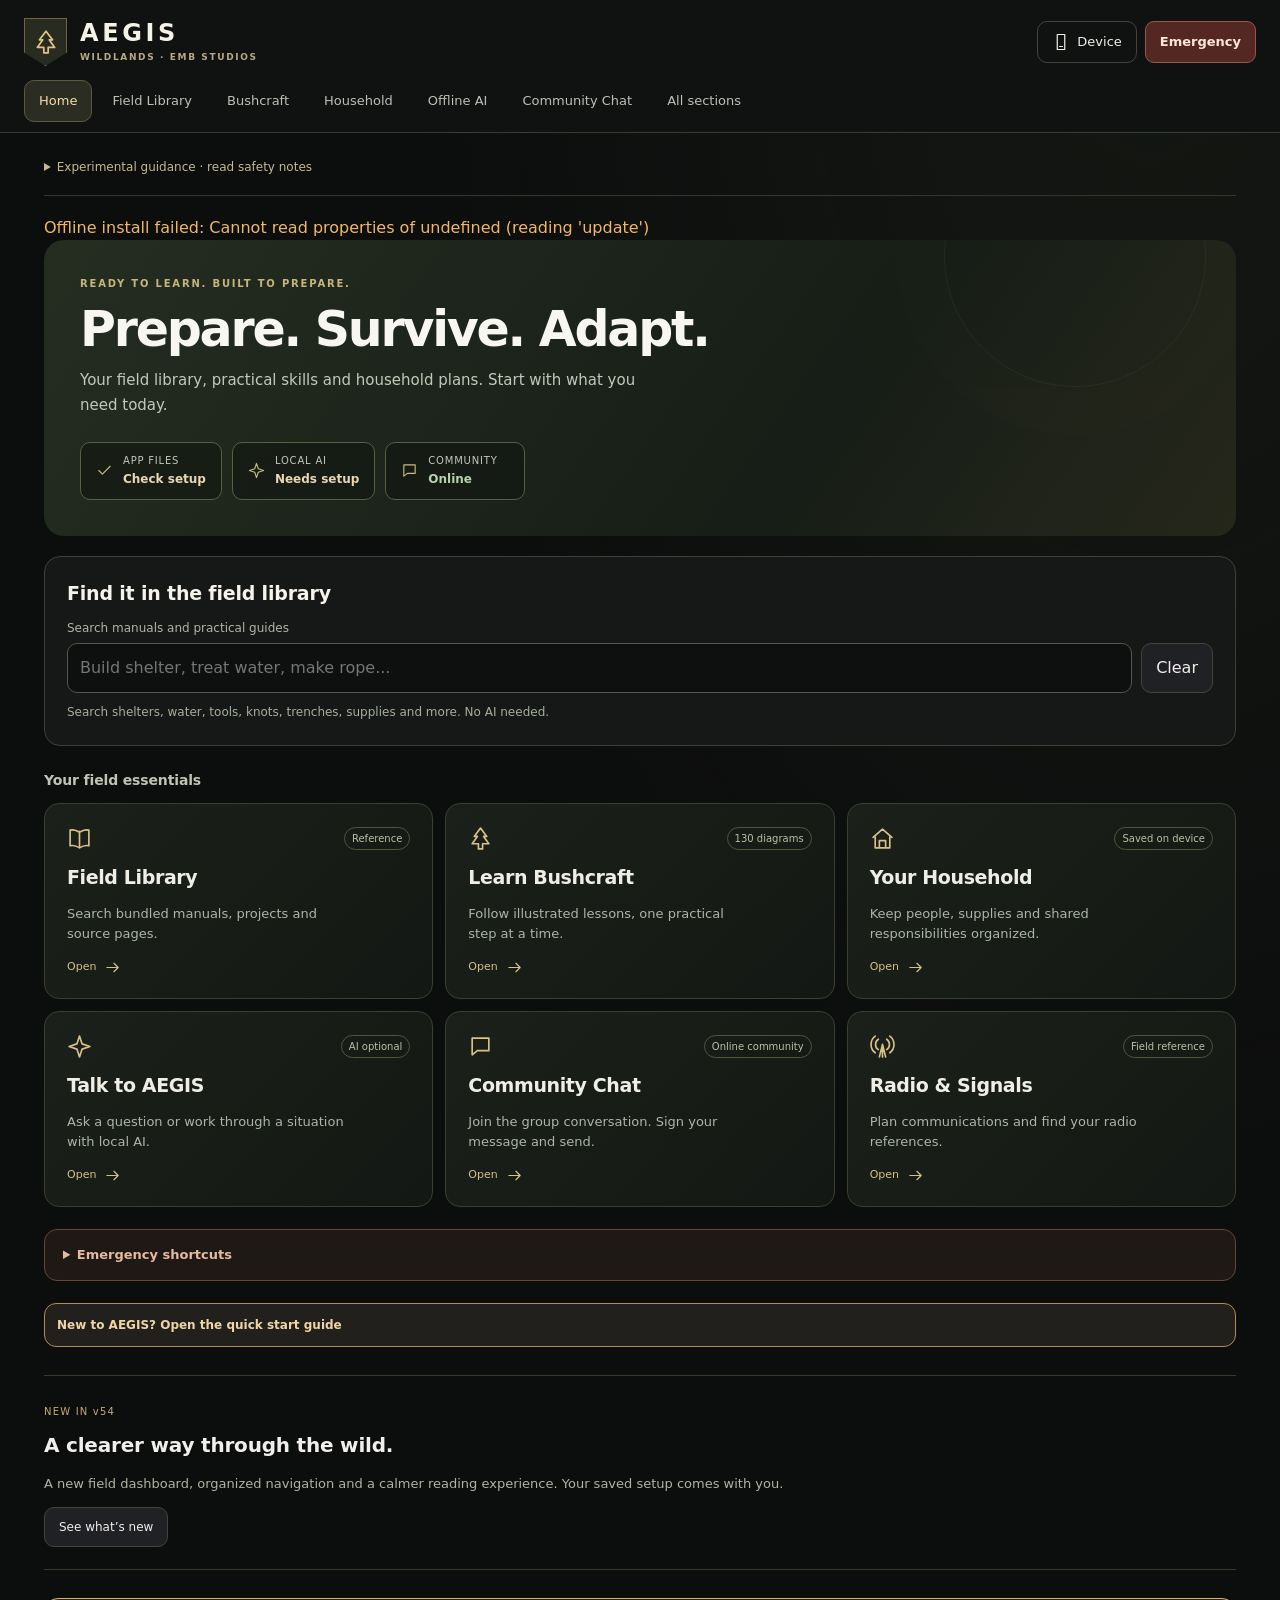
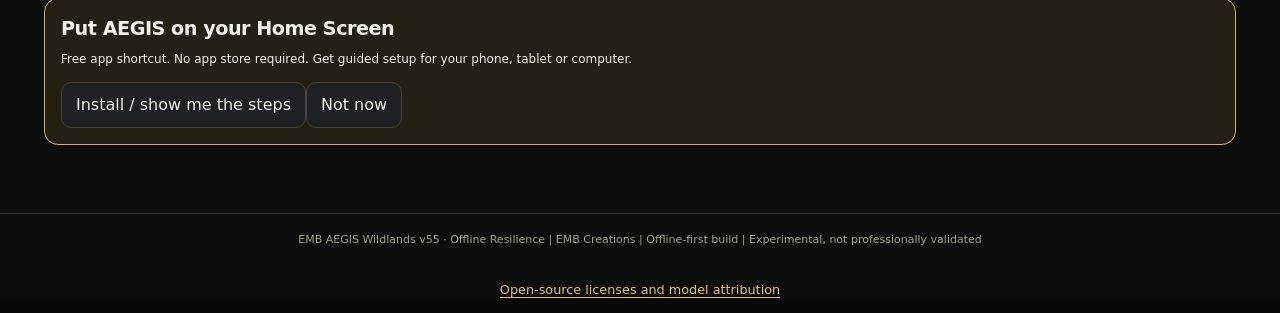
==== commit dd4bf8d6: "v55: Recover saved AI storage and make offline readiness resilient" ====
--- a/index.html
+++ b/index.html
@@ -274,7 +274,7 @@
 <div class="panel"><h2>Backup and storage status</h2><div id="backupstatus" class="step" role="status"></div><button id="export">Export verified backup (JSON)</button><label for="import">Restore a backup (v4 or legacy v3 file)</label><input type="file" id="import" accept="application/json,.json"><button id="clear">Erase all data</button></div>
 <div class="panel"><h2>Imported documents (plain text, searched locally)</h2><label for="docfile">Import .txt/.md files (max 1 MB each, 25 documents)</label><input type="file" id="docfile" accept=".txt,.md,text/plain" multiple><ul id="doclist"></ul><label for="docq">Search documents</label><input id="docq"><button id="docsearchbtn">Search</button><div id="docres"></div></div></section>
 <aside id="aegis-urgent-banner" hidden role="alert" style="border:2px solid #d97706;border-radius:12px;padding:12px;margin:12px 0;background:#302012;color:#fff"></aside><section id="phase4" class="view" hidden><div id="p4-root"><section class="panel"><h2>Field Intelligence · Phase 4</h2><p>Offline-first deterministic planning. No AI model or internet required. Local data stays on this device unless you export it.</p><h3>Situation Advisor 2.0</h3><label for="p4-situation">Describe your situation and equipment</label><textarea id="p4-situation" rows="5" placeholder="We have a tarp, sleeping bag, blanket and knife. Four people, cold weather, power outage..."></textarea><button type="button" id="p4-analyze">Analyze situation</button><pre id="p4-analysis" style="white-space:pre-wrap;overflow-wrap:anywhere"></pre></section><section class="panel"><h3>Household resource calculator</h3><p>Conservative planning estimates, not guaranteed survival duration.</p><label for="p4-people">People</label><input id="p4-people" type="number" min="1" max="30" value="4"><label for="p4-days">Planning days</label><input id="p4-days" type="number" min="1" max="365" value="3"><pre id="p4-report" style="white-space:pre-wrap"></pre><h3>Inventory</h3><div id="p4-inventory"></div><label for="p4-item">Item</label><input id="p4-item" placeholder="e.g. Drinking water"><label for="p4-qty">Quantity</label><input id="p4-qty" type="number" min="0" step="any"><label for="p4-category">Category</label><select id="p4-category"><option value="water">Water (liters)</option><option value="food">Food (kcal)</option><option value="power">Power</option><option value="medical">Medical</option><option value="equipment">Equipment</option><option value="other">Other</option></select><label for="p4-unit">Unit (non-water/food)</label><input id="p4-unit" placeholder="units, cells, liters of fuel"><button id="p4-add" type="button">Add inventory item</button></section><section class="panel"><h3>Offline Mission Planner</h3><p>Use checklists, agree on a return/check-in time, and review hazards before departure.</p><label for="p4-mission-type">Mission</label><select id="p4-mission-type"><option>Water collection</option><option>Home power outage</option><option>Shelter inspection</option><option>Supply check</option></select><label for="p4-return">Return or check-in time</label><input id="p4-return" type="datetime-local"><button id="p4-mission-add" type="button">Create mission</button><div id="p4-missions"></div></section><section class="panel"><h3>Connected Field Guide Search</h3><p>Search registered offline procedures by title and tags. Open Field Guide for full procedures.</p><input id="p4-guide-search" placeholder="shelter, water, cordage, fishing..." aria-label="Search offline procedures"><div id="p4-guide-results"></div></section><section class="panel"><h3>Offline Data &amp; Reliability</h3><p>Export your plans before changing devices or clearing browser storage. Test airplane mode after the service worker finishes caching.</p><button id="p4-export" type="button">Export JSON backup</button><label for="p4-import">Import JSON backup</label><input id="p4-import" type="file" accept=".json,application/json"><button id="p4-reset" type="button">Reset Phase 4 data</button><p id="p4-status" role="status"></p></section></div></section><section id="aichat" class="view" hidden><div id="aegis-chat-root" class="panel"><h2>AEGIS · Offline AI Chat</h2><p>Talk directly to the language model running on your device. No account or internet required after installation. Answers may be incorrect; verify important survival and medical guidance against reliable references.</p><p id="aegis-chat-status" role="status" aria-live="polite">Checking local AI model…</p><div id="aegis-chat-thread" role="log" aria-live="polite" aria-label="Offline AI conversation" style="min-height:260px;max-height:60vh;overflow-y:auto;border:1px solid #4a4130;border-radius:10px;padding:12px;margin:12px 0"></div><label for="aegis-chat-input">Your message</label><textarea id="aegis-chat-input" rows="4" maxlength="2500" placeholder="Ask AEGIS anything, or describe your survival situation… (Enter to send, Shift+Enter for a new line)"></textarea><label for="aegis-chat-length">Response length</label><select id="aegis-chat-length"><option value="120" selected>Short · faster</option><option value="200">Normal</option><option value="300">Long · slower</option></select><div style="display:flex;gap:8px;flex-wrap:wrap;margin-top:12px"><button type="button" id="aegis-chat-send">Send to local AI</button><button type="button" id="aegis-chat-manual">Find in manual · no AI wait</button><button type="button" id="aegis-chat-check">Check model</button><button type="button" id="aegis-chat-export">Export conversation</button><button type="button" id="aegis-chat-clear">Clear conversation</button></div><p class="muted">Messages are stored locally on this device. Only recent messages are included in the model's short context. The model may be slow on older hardware and is not a substitute for verified emergency instructions.</p></div></section><section id="messages" class="view" hidden><section class="panel"><h2>Messages · AEGIS Broadcast</h2><p class="muted">Announcements from the AEGIS team. New messages appear here when you open the app online; saved messages remain available offline.</p><p id="aegis-unread-counter" aria-live="polite"></p><button id="aegis-alert-refresh" type="button">Check for messages</button> <button id="aegis-notify-optin" type="button">Enable background notifications</button><p id="aegis-notify-status" role="status" class="muted">Tap Enable background notifications on each installed device. Allow notifications when prompted. Requires internet; not an official emergency alert service.</p> <button id="aegis-alert-mark-read" type="button">Mark all read</button><p id="aegis-alert-status" role="status"></p><div id="aegis-alert-list"></div></section></section><section id="admin" class="view" hidden><section class="panel"><h2>AEGIS · Broadcast Administration</h2><p class="muted">Restricted publishing. A password must be verified by a server; no credentials are embedded in the public app.</p><div id="aegis-admin-root"></div></section></section><section id="updates" class="view" hidden><section class="panel" id="aegis-visitor-panel"><h2>AEGIS · Community traffic</h2><p>Privacy-conscious, approximate daily visitor counts. No tracking of chats or personal field plans.</p></section><div class="wild-hero"><div class="wild-kicker">AEGIS · RELEASES & COMMUNITY</div><h2>Updates & Alerts</h2><p>Release notes are bundled for offline reference. Community messages sync while connected and remain readable offline after a successful check.</p></div><section class="panel"><h2>Changelog · Release history</h2><div id="aegis-update-list"></div></section></section><section id="diag" class="view" hidden><div class="panel"><h2>Diagnostics</h2><button id="rundiag">Run diagnostics</button><div id="diagout"></div></div></section>
-<section id="community" class="view" hidden aria-label="Community Chat"></section></main><div id="printarea" hidden></div><footer>EMB AEGIS Wildlands v54 · Field Experience | EMB Creations | Offline-first build | Experimental, not professionally validated</footer>
+<section id="community" class="view" hidden aria-label="Community Chat"></section></main><div id="printarea" hidden></div><footer>EMB AEGIS Wildlands v55 · Offline Resilience | EMB Creations | Offline-first build | Experimental, not professionally validated</footer>
 <script>globalThis.AEGIS=globalThis.AEGIS||{};AEGIS.fmData={"version":"fm-v1","items":[{"id":"inner_bark","name":"inner bark of linden/elm/hickory/white oak/mulberry/chestnut/cedar","kind":"material","aliases":["inner bark","tree bark","bark strips","basswood bark","linden bark","elm bark","hickory bark","cedar bark","mulberry bark"],"note":"Manual lists these tree species; AEGIS cannot identify trees from text. Confirm species locally."},{"id":"plant_fiber","name":"strong plant fibers (suitable after pull/twist/knot test)","kind":"material","aliases":["plant fibers","plant fibres","fibers","fibres","grass fiber","nettle","dogbane","yucca","reeds","coconut husk fiber","vines fibre"]},{"id":"parachute_line","name":"parachute suspension line","kind":"material","aliases":["parachute line","paracord","para cord","suspension line","parachute cord","paracord line"]},{"id":"shoelace","name":"shoelaces","kind":"material","aliases":["shoelace","shoelaces","laces","boot laces"]},{"id":"woven_fabric","name":"canvas / tarpaulin / cotton webbing (unravel-able)","kind":"material","aliases":["canvas","tarp","tarpaulin","cotton belt","web belt","webbing","cotton rope","burlap","sack cloth","cotton fabric","cotton cloth"]},{"id":"twine","name":"twine / string / rope","kind":"material","aliases":["twine","string","rope","cord","yarn","thread","fishing line","line"],"note":"Ready-made cordage; counts as cordage."},{"id":"tendons_dried","name":"dried tendons from large game (e.g. deer)","kind":"material","aliases":["tendon","tendons","sinew source","dried tendons"]},{"id":"animal_skin","name":"animal skin / hide","kind":"material","aliases":["hide","skin","animal skin","pelt","rawhide source","leather"]},{"id":"hardwood_piece","name":"hardwood (oak, birch, other nonresinous hardwood)","kind":"material","aliases":["hardwood","oak","birch","wood piece","piece of wood","branch","stick of hardwood","dowel","wooden dowel","small branch","twig"]},{"id":"bone_large","name":"large bone (e.g. leg bone of deer or similar)","kind":"material","aliases":["bone","bones","leg bone","deer bone","large bone","antler"]},{"id":"sharp_stone","name":"sharp-edged stone (chert/flint preferred)","kind":"material","aliases":["flint","chert","sharp stone","sharp-edged stone","knappable stone"]},{"id":"saplings_supple","name":"supple saplings","kind":"material","aliases":["sapling","saplings","green sticks","green poles","poles","young trees"]},{"id":"sticks","name":"straight sticks / small limbs","kind":"material","aliases":["sticks","limbs","branches","poles","bamboo","canes","branch"]},{"id":"vines","name":"vines / flexible lashing stems","kind":"material","aliases":["vine","vines","creeper","rattan","willow whips","flexible stems","withies","willow"]},{"id":"metal_piece","name":"small metal item (pin, needle, wire, small nail, any piece of metal)","kind":"material","aliases":["wire","nail","nails","pin","needle","safety pin","paperclip","paper clip","scrap metal","metal piece"]},{"id":"bait","name":"bait","kind":"material","aliases":["bait","worms","insects","bread","meat scraps","grubs"]},{"id":"square_cloth","name":"square-shaped cloth/poncho/blanket/canvas sheet","kind":"material","aliases":["poncho","blanket","tarp sheet","canvas sheet","sheet","towel","bedsheet","bed sheet","square cloth","plastic sheet"]},{"id":"hollow_wood","name":"hollowed piece of wood / bark / bamboo container (check bamboo)","kind":"material","aliases":["hollow log","bark container","wooden container","bamboo section","hollowed wood","wooden bowl blank","log"]},{"id":"safe_rocks","name":"hot-rock safe stones (NOT limestone or sandstone)","kind":"material","aliases":["granite","basalt","quartzite","identified safe rocks"],"note":"Rocks with air pockets (limestone, sandstone) may explode in fire."},{"id":"water","name":"water","kind":"material","aliases":["water","clean water","water supply"]},{"id":"fish_catch","name":"freshly caught fish","kind":"material","aliases":["fish","caught fish","trout","bass","catfish","a fish"]},{"id":"meat","name":"meat from legally harvested game","kind":"material","aliases":["meat","game meat","venison","jerky meat"]},{"id":"cordage","name":"cordage / lashing line","kind":"group","aliases":["cordage","lashing","lashing material"],"members":["twine","cordage_made","sinew_lashing","rawhide_strips"]},{"id":"hook_or_gorge","name":"fish hook, wooden hook or gorge","kind":"group","aliases":[],"members":["metal_hook","wooden_hook","gorge"]},{"id":"bait_any","name":"bait","kind":"group","aliases":[],"members":["bait"]},{"id":"cordage_made","name":"homemade cordage","kind":"product","aliases":["homemade cordage"]},{"id":"sinew_lashing","name":"sinew lashing strand","kind":"product","aliases":[]},{"id":"rawhide_strips","name":"rawhide strips","kind":"product","aliases":[]},{"id":"stone_knife","name":"stone knife / blade","kind":"product","aliases":["stone knife"]},{"id":"bone_point","name":"bone puncturing point (puncture use only)","kind":"product","aliases":[]},{"id":"wooden_hook","name":"wooden fish hook","kind":"product","aliases":[]},{"id":"metal_hook","name":"fish hook (store-bought or improvised metal)","kind":"product","aliases":["fish hook","fishhook","fish hooks","hook","hooks","fishing hook","improvised hook"],"note":"Not in the manual as a numbered procedure; manual only says hooks can be made from pins, needles, wire, small nails or any metal."},{"id":"gorge","name":"fishing gorge","kind":"product","aliases":[]},{"id":"handline","name":"handline fishing rig","kind":"product","aliases":["hand line","fishing line rig"]},{"id":"stakeout_rig","name":"stakeout fishing rig","kind":"product","aliases":[]},{"id":"fish_trap","name":"funnel fish basket trap","kind":"product","aliases":[]},{"id":"gill_net","name":"hand-tied gill net","kind":"product","aliases":[]},{"id":"horseshoe_pack","name":"horseshoe pack","kind":"product","aliases":["bedroll pack","bundle pack"]},{"id":"square_pack_frame","name":"square pack frame","kind":"product","aliases":[]},{"id":"wooden_bowl","name":"hot-rock wooden bowl","kind":"product","aliases":[]},{"id":"carved_utensils","name":"carved wooden utensils","kind":"product","aliases":[]},{"id":"dried_meat_strips","name":"air-dried meat strips","kind":"product","aliases":[]},{"id":"knife","name":"knife (any cutting tool)","kind":"tool","aliases":["knife","blade","razor","machete","pocket knife","multitool","multi-tool","scissors","hatchet","axe"]},{"id":"chipping_tool","name":"chipping tool (light blunt tool of wood, bone or metal)","kind":"tool","aliases":["hammerstone","chipping tool","antler hammer"]},{"id":"flaking_tool","name":"flaking tool (pointed bone, antler tine or soft iron)","kind":"tool","aliases":["antler tine","flaking tool","pressure flaker","antler"]},{"id":"rough_stone","name":"rough-surfaced stone (abrasive)","kind":"tool","aliases":["rough stone","sandstone","whetstone","file","abrasive"]},{"id":"hammer_rock","name":"hammer rock / heavy object","kind":"tool","aliases":["hammer","hammer rock","heavy rock","mallet","rock","rocks","stone","stones","large rock"]},{"id":"fire","name":"fire","kind":"tool","aliases":["fire","campfire","fire pit","flame"]},{"id":"drying_frame","name":"framework/rack (sticks lashed)","kind":"tool","aliases":["rack","drying rack","frame"]}],"recipes":[{"id":"cordage_bark","title":"Cordage from inner bark or strong plant fibers","category":"Cordage & lashing","status":"SOURCED_UNTESTED","produces":["cordage_made"],"materials":[{"anyOf":["inner_bark","plant_fiber"],"qty":null,"note":"Amount depends on length needed; manual gives no yields."}],"tools":[],"optional_tools":["knife"],"skills":["basic hand skills"],"source":{"doc":"US Army FM 21-76 Survival (June 1992), Headquarters Department of the Army","url":"https://cdn.homesteadingforum.org/attach/97/97028-34711-Army-survival-field-manual.pdf","retrieved":"2026-10-30","license":"US Government publication marked 'Approved for public release; distribution is unlimited' (steps paraphrased, not bulk-copied)","section":"Ch.12 Lashing and Cordage: Natural Cordage Selection; Lashing Material (inner bark)"},"steps":[{"text":"Test the raw material first: pull a length to test strength.","check":"It should not snap."},{"text":"Twist a length between your fingers and roll the fibers together.","check":"It should hold together without snapping apart."},{"text":"Tie an overhand knot in the fibers and tighten gently.","check":"If the knot breaks, the material is not usable."},{"text":"Shred the plant fibers (inner bark of the species listed) and braid several strands together to make cord; braiding several strands makes it stronger.","check":"Cord should feel even and firm."},{"text":"Test the finished cord for strength before trusting it for your purpose (see Troubleshooting)."}],"hazards":["Cutting tools can slip; cut away from the body."],"troubleshooting":[{"problem":"Cord snaps in the test","fix":"Add more strands and braid them together (the manual says braiding several strands makes it stronger), or choose a different fiber."}],"maintenance":["Re-test cord that has been wet, dried out, or stressed before reuse (AEGIS addition; not in manual)."],"gaps":["No breaking-strength figures, strand counts or lengths are given in the source.","Tree species cannot be identified by AEGIS from text; local confirmation needed."]},{"id":"cordage_unravel","title":"Cordage / fishing line by unraveling salvaged fabric or line","category":"Cordage & lashing","status":"SOURCED_UNTESTED","produces":["cordage_made"],"materials":[{"anyOf":["woven_fabric","parachute_line","shoelace"],"qty":null}],"tools":[],"optional_tools":["knife"],"skills":["basic hand skills"],"source":{"doc":"US Army FM 21-76 Survival (June 1992), Headquarters Department of the Army","url":"https://cdn.homesteadingforum.org/attach/97/97028-34711-Army-survival-field-manual.pdf","retrieved":"2026-10-30","license":"US Government publication marked 'Approved for public release; distribution is unlimited' (steps paraphrased, not bulk-copied)","section":"Ch.12 Lashing and Cordage (unraveling a cotton web belt); Fishing aids (unravel tarpaulin/canvas threads, shoelaces, parachute line)"},"steps":[{"text":"Unravel the web belt, tarpaulin or canvas into its threads (shoelaces and parachute suspension line also work well as-is).","check":"Threads should come out in usable lengths."},{"text":"For fishing line, tie unraveled threads together in short lengths, in groups of three or more threads.","check":"Knots should sit snug and not slip."},{"text":"Test the finished line by pulling before use."}],"hazards":[],"troubleshooting":[{"problem":"Line parts at knots","fix":"Re-tie with more threads per group (the manual specifies groups of three or more)."}],"maintenance":["Check knots before each use."],"gaps":["No strength values in the source."]},{"id":"sinew_lashing","title":"Sinew lashing from dried tendons","category":"Cordage & lashing","status":"SOURCED_UNTESTED","produces":["sinew_lashing"],"materials":[{"item":"tendons_dried","qty":null}],"tools":[],"optional_tools":["hammer_rock"],"skills":["handling harvested game"],"prerequisites_note":"Requires legally harvested large game and hygienic handling; see Fishing & Food Procurement and the regulations note.","source":{"doc":"US Army FM 21-76 Survival (June 1992), Headquarters Department of the Army","url":"https://cdn.homesteadingforum.org/attach/97/97028-34711-Army-survival-field-manual.pdf","retrieved":"2026-10-30","license":"US Government publication marked 'Approved for public release; distribution is unlimited' (steps paraphrased, not bulk-copied)","section":"Ch.12 Lashing Material (sinew)"},"steps":[{"text":"Remove tendons from large game such as deer and dry them completely."},{"text":"Smash the dried tendons so they separate into fibers."},{"text":"Moisten the fibers and twist them into a continuous strand; braid strands for stronger lashing."},{"text":"For small lashings no knot is needed: moistened sinew is sticky and hardens when dry."}],"hazards":["Raw animal tissue can carry disease and parasites; wash hands and tools (AEGIS addition, review needed)."],"troubleshooting":[],"maintenance":["Keep dry; sinew softens when wet (AEGIS inference, not in source)."],"gaps":["Drying time not specified in source."]},{"id":"rawhide_strips","title":"Rawhide strips for large lashing jobs","category":"Cordage & lashing","status":"SOURCED_UNTESTED","produces":["rawhide_strips"],"materials":[{"item":"animal_skin","qty":null}],"tools":[{"anyOf":["knife"]}],"skills":["skinning"],"source":{"doc":"US Army FM 21-76 Survival (June 1992), Headquarters Department of the Army","url":"https://cdn.homesteadingforum.org/attach/97/97028-34711-Army-survival-field-manual.pdf","retrieved":"2026-10-30","license":"US Government publication marked 'Approved for public release; distribution is unlimited' (steps paraphrased, not bulk-copied)","section":"Ch.12 Lashing Material (rawhide); Clothing and Insulation (animal skins)"},"steps":[{"text":"Remove excess fat and any meat from the skin; do not use skins from infected or diseased animals if at all possible.","check":"Skin clean of fat and meat."},{"text":"Use water to clean the skin thoroughly; if no water, at least shake it out thoroughly (animals carry ticks, lice, fleas)."},{"text":"Dry the skin completely. It need not be stretched if no folds trap moisture; hair need not be removed."},{"text":"Cut the dry skin into strips about 6 mm wide, starting at the center and making one continuous circular cut outward.","check":"Strips about 6 mm wide."},{"text":"Soak strips 2 to 4 hours or until soft; use wet, stretching as much as possible while applying. It becomes strong and durable as it dries."}],"hazards":["Pests and disease from raw hides.","Knife cuts."],"troubleshooting":[{"problem":"Lashing loosens after drying","fix":"Apply wet and stretched as the manual directs; re-wet and re-tighten."}],"maintenance":["Keep dry; re-wet to adjust."],"gaps":[]},{"id":"stone_knife","title":"Stone knife (chipped blade with hilt)","category":"Stone, bone & edged tools","status":"SOURCED_UNTESTED","produces":["stone_knife"],"materials":[{"item":"sharp_stone","qty":1},{"anyOf":["hardwood_piece"],"qty":1,"note":"Hilt: manual says 'some type of hilt'; hardwood is the AEGIS example."},{"item":"cordage","qty":null,"note":"to lash the blade to the hilt"}],"tools":[{"anyOf":["chipping_tool","hardwood_piece","bone_large","metal_piece"],"label":"chipping tool (light, blunt: wood, bone or metal)"},{"anyOf":["flaking_tool","bone_large","metal_piece"],"label":"flaking tool (pointed: bone, antler tine or soft iron)"}],"skills":["flintknapping (basic)"],"source":{"doc":"US Army FM 21-76 Survival (June 1992), Headquarters Department of the Army","url":"https://cdn.homesteadingforum.org/attach/97/97028-34711-Army-survival-field-manual.pdf","retrieved":"2026-10-30","license":"US Government publication marked 'Approved for public release; distribution is unlimited' (steps paraphrased, not bulk-copied)","section":"Ch.12 Edged Weapons: Knives: Stone"},"steps":[{"text":"Rough out the desired shape on the sharp-edged stone with the chipping tool; keep the blade fairly thin."},{"text":"Press the flaking tool against the edge; this removes flakes from the opposite side, leaving a very sharp edge. Work along the whole edge you need."},{"text":"Lash the blade to a hilt.","check":"Blade should not twist or slide in the lashing."}],"hazards":["Chipped stone has razor edges and flakes can fly: protect eyes and hands (AEGIS addition; the source does not state this).","Keep bystanders and children clear while knapping (AEGIS addition)."],"troubleshooting":[{"problem":"Edge will not hold","fix":"The manual notes stone is excellent for puncturing and good for chopping but will not hold a fine edge; chert or flint can have very fine edges."}],"maintenance":["Re-flake the edge with the flaking tool when dull (source: use the flaking tool along the edge you need to sharpen)."],"gaps":["No stone-selection test, strike angles, or hilt-lashing geometry in the source.","Manual categorizes this under weapons; AEGIS presents it only as a cutting/puncturing tool."]},{"id":"bone_point","title":"Bone puncturing point (puncture only)","category":"Stone, bone & edged tools","status":"SOURCED_UNTESTED","produces":["bone_point"],"materials":[{"item":"bone_large","qty":1},{"anyOf":["hardwood_piece"],"qty":1,"note":"handle if splinter is too small"},{"item":"cordage","qty":null}],"tools":[{"item":"hammer_rock"},{"item":"rough_stone"}],"skills":["basic"],"source":{"doc":"US Army FM 21-76 Survival (June 1992), Headquarters Department of the Army","url":"https://cdn.homesteadingforum.org/attach/97/97028-34711-Army-survival-field-manual.pdf","retrieved":"2026-10-30","license":"US Government publication marked 'Approved for public release; distribution is unlimited' (steps paraphrased, not bulk-copied)","section":"Ch.12 Edged Weapons: Knives: Bone"},"steps":[{"text":"Choose a large bone (e.g. deer leg bone is best)."},{"text":"Lay it on a hard object and shatter it by hitting with a heavy object such as a rock."},{"text":"Select a suitable pointed splinter; shape and sharpen it by rubbing on a rough-surfaced rock."},{"text":"If the piece is too small to hold, lash it securely to a hardwood handle.","check":"Splinter should be firm in the handle."}],"hazards":["Flying bone splinters when shattering: protect eyes (AEGIS addition).","Source: use only to puncture; it will not hold an edge and may flake or break if used otherwise."],"troubleshooting":[],"maintenance":["Re-sharpen on rough stone."],"gaps":[]},{"id":"wooden_hook","title":"Wooden fish hook","category":"Fishing & food procurement","status":"SOURCED_UNTESTED","produces":["wooden_hook"],"materials":[{"item":"hardwood_piece","qty":1,"note":"shank about 2.5 cm long and about 6 mm in diameter"},{"anyOf":["bone_point","metal_piece"],"qty":1,"note":"the point: bone, wire or nail"},{"item":"cordage","qty":null}],"tools":[{"item":"knife"}],"skills":["basic carving"],"source":{"doc":"US Army FM 21-76 Survival (June 1992), Headquarters Department of the Army","url":"https://cdn.homesteadingforum.org/attach/97/97028-34711-Army-survival-field-manual.pdf","retrieved":"2026-10-30","license":"US Government publication marked 'Approved for public release; distribution is unlimited' (steps paraphrased, not bulk-copied)","section":"Ch.8 Fishing Devices: Improvised Fishhooks"},"steps":[{"text":"Cut a piece of hardwood about 2.5 cm long and about 6 mm in diameter for the shank.","check":"Shank ~2.5 cm x 6 mm."},{"text":"Cut a notch in one end to hold the point."},{"text":"Place the point (bone piece, wire or nail) in the notch."},{"text":"Hold the point in the notch and tie securely so it cannot move out of position.","check":"Point must not shift when tugged."}],"hazards":["Hooks cause puncture injuries; handle by the shank and cover points when not in use (AEGIS addition).","Cutting tool slips."],"troubleshooting":[{"problem":"Point moves in the notch","fix":"Retie more securely; the manual requires the point not move out of position."},{"problem":"Hook too large for the fish","fix":"Manual: for smaller hooks use smaller material."}],"maintenance":["Replace frayed tie."],"gaps":["No hook geometry beyond shank size."]},{"id":"gorge","title":"Fishing gorge","category":"Fishing & food procurement","status":"SOURCED_UNTESTED","produces":["gorge"],"materials":[{"anyOf":["hardwood_piece","bone_large","metal_piece"],"qty":1,"note":"small shaft of wood, bone, metal or other material"},{"item":"cordage","qty":null}],"tools":[{"anyOf":["knife","rough_stone"],"label":"something to sharpen both ends and cut the notch"}],"skills":["basic carving"],"source":{"doc":"US Army FM 21-76 Survival (June 1992), Headquarters Department of the Army","url":"https://cdn.homesteadingforum.org/attach/97/97028-34711-Army-survival-field-manual.pdf","retrieved":"2026-10-30","license":"US Government publication marked 'Approved for public release; distribution is unlimited' (steps paraphrased, not bulk-copied)","section":"Ch.8 Fishing Devices: Improvised Fishhooks (gorge)"},"steps":[{"text":"Make a small shaft of wood, bone, metal or similar material, sharp on both ends and notched in the middle.","check":"Sharp on BOTH ends; notch in the middle."},{"text":"Tie cordage in the notch."},{"text":"Bait it by placing the bait on the gorge lengthwise; the fish swallows bait and gorge together."}],"hazards":["Both ends are sharp: puncture risk (AEGIS addition).","Fish that swallow a gorge cannot be released unharmed (AEGIS inference)."],"troubleshooting":[],"maintenance":[],"gaps":["No dimensions in source."]},{"id":"handline","title":"Basic handline (line + hook or gorge + bait)","category":"Fishing & food procurement","status":"REVIEW_NEEDED","produces":["handline"],"materials":[{"item":"cordage","qty":null,"note":"fishing line"},{"item":"hook_or_gorge","qty":1},{"item":"bait_any","qty":null}],"tools":[],"skills":["basic"],"source":{"doc":"US Army FM 21-76 Survival (June 1992), Headquarters Department of the Army","url":"https://cdn.homesteadingforum.org/attach/97/97028-34711-Army-survival-field-manual.pdf","retrieved":"2026-10-30","license":"US Government publication marked 'Approved for public release; distribution is unlimited' (steps paraphrased, not bulk-copied)","section":"Assembled from Ch.8 fishing devices and Ch.12 fishing aids; the manual describes the components but not a numbered 'handline' procedure"},"steps":[{"text":"Prepare line (see cordage recipes; unraveled threads in groups of three or more are the manual's fishing-line example)."},{"text":"Tie the line to the hook (to the notch of a gorge) securely.","check":"Knot must not slip."},{"text":"Bait the hook or gorge and lower it where fish gather; hold the line."}],"hazards":["Hook puncture injuries."],"troubleshooting":[{"problem":"Lose hooks to snags","fix":"Make spare hooks/gorges before fishing (AEGIS suggestion)."}],"maintenance":[],"gaps":["Floats and weights are NOT in the source: not implemented.","Local fishing regulations (licence, methods, seasons) must be checked; AEGIS has no jurisdiction data."]},{"id":"stakeout","title":"Stakeout fishing rig","category":"Fishing & food procurement","status":"SOURCED_UNTESTED","produces":["stakeout_rig"],"materials":[{"item":"saplings_supple","qty":2},{"item":"cordage","qty":null,"note":"one long cord plus two short cords"},{"item":"hook_or_gorge","qty":2},{"item":"bait_any","qty":null}],"tools":[],"skills":["basic"],"source":{"doc":"US Army FM 21-76 Survival (June 1992), Headquarters Department of the Army","url":"https://cdn.homesteadingforum.org/attach/97/97028-34711-Army-survival-field-manual.pdf","retrieved":"2026-10-30","license":"US Government publication marked 'Approved for public release; distribution is unlimited' (steps paraphrased, not bulk-copied)","section":"Ch.8 Fishing Devices: Stakeout"},"steps":[{"text":"Drive two supple saplings into the bottom of the lake, pond or stream so their tops are just below the surface.","check":"Tops just below water surface."},{"text":"Tie a cord between them, slightly below the surface."},{"text":"Tie two short cords with hooks or gorges to that cord; make sure they cannot wrap around the poles or each other, and cannot slip along the long cord.","check":"Cords hang free and fixed."},{"text":"Bait the hooks or gorges."}],"hazards":["Wading in water: cold, current and depth risks (AEGIS addition)."],"troubleshooting":[{"problem":"Short cords tangle","fix":"Per source they must not wrap around poles or each other; shorten or space them."}],"maintenance":["Check unattended lines regularly (AEGIS addition)."],"gaps":["Regulations on set lines vary widely and are not covered."]},{"id":"fish_trap","title":"Funnel fish basket trap","category":"Fishing & food procurement","status":"SOURCED_UNTESTED","produces":["fish_trap"],"materials":[{"item":"sticks","qty":null},{"anyOf":["vines","cordage"],"qty":null}],"tools":[],"skills":["basic lashing"],"source":{"doc":"US Army FM 21-76 Survival (June 1992), Headquarters Department of the Army","url":"https://cdn.homesteadingforum.org/attach/97/97028-34711-Army-survival-field-manual.pdf","retrieved":"2026-10-30","license":"US Government publication marked 'Approved for public release; distribution is unlimited' (steps paraphrased, not bulk-copied)","section":"Ch.8 Fishing Devices: Fish Traps"},"steps":[{"text":"Lash several sticks together with vines into a funnel shape."},{"text":"Close the top, leaving a hole large enough for a fish to swim through."}],"hazards":["Fish traps are restricted or illegal in many places; check local rules before use (AEGIS addition, not verified for any jurisdiction)."],"troubleshooting":[],"maintenance":[],"gaps":["Source gives no dimensions, stick counts or placement guidance for this basket; the manual's tidal-flat and rock-pool traps are not implemented."]},{"id":"gill_net","title":"Hand-tied gill net from suspension line","category":"Fishing & food procurement","status":"REVIEW_NEEDED","produces":["gill_net"],"materials":[{"item":"parachute_line","qty":null,"note":"core lines removed from the sheath"}],"tools":[],"skills":["knot tying (overhand, prusik/girth hitch)"],"source":{"doc":"US Army FM 21-76 Survival (June 1992), Headquarters Department of the Army","url":"https://cdn.homesteadingforum.org/attach/97/97028-34711-Army-survival-field-manual.pdf","retrieved":"2026-10-30","license":"US Government publication marked 'Approved for public release; distribution is unlimited' (steps paraphrased, not bulk-copied)","section":"Ch.8 Fishing Devices: Gill Net"},"steps":[{"text":"Remove the core lines from the suspension line; tie the sheath ('easing') between two trees."},{"text":"Attach several core lines to it, doubled over, with prusik knots or girth hitches. Line count and spacing set net length and mesh size."},{"text":"Row 1: tie core lines 2+3, 4+5, 6+7... with overhand knots, leaving one line hanging at each end."},{"text":"Row 2: tie 1+2, 3+4... Use a guideline tied to the trees, moved down each row, to keep rows even and mesh size regular."},{"text":"Continue rows to the desired width; thread a suspension-line easing along the bottom to strengthen it."}],"hazards":["Nets are illegal or tightly regulated in many jurisdictions (AEGIS addition, unverified)."],"troubleshooting":[],"maintenance":[],"gaps":["Figures showing deployment are not reproduced; mesh sizes not given."]},{"id":"fish_prep","title":"Fish handling and preparation","category":"Food handling","status":"REVIEW_NEEDED","produces":[],"materials":[{"item":"fish_catch","qty":null}],"tools":[{"item":"knife"},{"item":"fire"}],"skills":["basic"],"source":{"doc":"US Army FM 21-76 Survival (June 1992), Headquarters Department of the Army","url":"https://cdn.homesteadingforum.org/attach/97/97028-34711-Army-survival-field-manual.pdf","retrieved":"2026-10-30","license":"US Government publication marked 'Approved for public release; distribution is unlimited' (steps paraphrased, not bulk-copied)","section":"Ch.8 Preparation of Fish and Game for Cooking and Storage: Fish"},"steps":[{"text":"Do not eat fish that appears spoiled; cooking does not make spoiled fish edible. Spoilage signs: sunken eyes, peculiar odor, suspicious color (gills red to pink), dents that stay after pressing, slimy body.","check":"Reject if any sign is present."},{"text":"Prepare fish as soon as possible after catching, especially on hot days."},{"text":"Cut out the gills and large blood vessels near the spine. Gut fish longer than 10 cm. Scale or skin it."},{"text":"Cook it: impaled on a stick over open fire, or boiled with skin on (keeps juices as broth). The source says fish is done when meat flakes off.","check":"Cook thoroughly; discard if doubtful."}],"hazards":["Spoiled fish can cause illness within 1-6 hours per source.","Source advises inducing vomiting: AEGIS DOES NOT adopt that; contact poison control/emergency services instead (see Poison exposure protocol).","Modern safe internal cooking temperatures were not checked here."],"troubleshooting":[],"maintenance":[],"gaps":["Safe cooking temperature and storage times not verified against current food-safety authority."]},{"id":"horseshoe_pack","title":"Horseshoe pack (carrying bundle)","category":"Carrying & storage","status":"SOURCED_UNTESTED","produces":["horseshoe_pack"],"materials":[{"item":"square_cloth","qty":1},{"item":"cordage","qty":null}],"tools":[],"skills":["basic"],"source":{"doc":"US Army FM 21-76 Survival (June 1992), Headquarters Department of the Army","url":"https://cdn.homesteadingforum.org/attach/97/97028-34711-Army-survival-field-manual.pdf","retrieved":"2026-10-30","license":"US Government publication marked 'Approved for public release; distribution is unlimited' (steps paraphrased, not bulk-copied)","section":"Ch.12 Rucksack Construction: Horseshoe Pack"},"steps":[{"text":"Lay square-shaped material (poncho, blanket, canvas) flat."},{"text":"Lay items along one edge; pad the hard items."},{"text":"Roll the material with the items toward the opposite edge and tie both ends securely; add extra ties along the bundle."},{"text":"Drape over one shoulder with a line connecting the two ends.","check":"Bundle should not unroll when lifted."}],"hazards":["Heavy or sharp items: pad them to avoid injury and damage."],"troubleshooting":[{"problem":"Bundle sags","fix":"Add extra ties along its length (source)."}],"maintenance":["Re-tie after wetting."],"gaps":[]},{"id":"square_pack","title":"Square pack frame","category":"Carrying & storage","status":"SOURCED_UNTESTED","produces":["square_pack_frame"],"materials":[{"item":"sticks","qty":null,"note":"bamboo, limbs or sticks"},{"item":"cordage","qty":null}],"tools":[],"skills":["lashing"],"source":{"doc":"US Army FM 21-76 Survival (June 1992), Headquarters Department of the Army","url":"https://cdn.homesteadingforum.org/attach/97/97028-34711-Army-survival-field-manual.pdf","retrieved":"2026-10-30","license":"US Government publication marked 'Approved for public release; distribution is unlimited' (steps paraphrased, not bulk-copied)","section":"Ch.12 Rucksack Construction: Square Pack (excerpt available to AEGIS covers frame only)"},"steps":[{"text":"Make cordage first if none is available."},{"text":"Build a square frame from bamboo, limbs or sticks; size varies by person and load."}],"hazards":["Load limits unknown: test with light weight first (AEGIS addition)."],"troubleshooting":[],"maintenance":[],"gaps":["The remaining construction steps (fastening the load, straps) were not captured: this recipe is INCOMPLETE."]},{"id":"wooden_bowl","title":"Wooden bowl or bark container for hot-rock cooking","category":"Containers & cooking","status":"SOURCED_UNTESTED","produces":["wooden_bowl"],"materials":[{"item":"hollow_wood","qty":1},{"item":"safe_rocks","qty":null},{"item":"water","qty":null}],"tools":[{"item":"fire"}],"skills":["fire safety"],"source":{"doc":"US Army FM 21-76 Survival (June 1992), Headquarters Department of the Army","url":"https://cdn.homesteadingforum.org/attach/97/97028-34711-Army-survival-field-manual.pdf","retrieved":"2026-10-30","license":"US Government publication marked 'Approved for public release; distribution is unlimited' (steps paraphrased, not bulk-copied)","section":"Ch.12 Cooking and Eating Utensils: Bowls, Pots"},"steps":[{"text":"Use a hollowed piece of wood that holds the food and enough water to cook it."},{"text":"Heat rocks in the fire; add hot rocks to the water and food; remove rocks as they cool and add hot ones until cooked."},{"text":"Bark or leaf containers can be used but burn above the waterline unless kept moist or the fire is kept low."}],"hazards":["DO NOT use rocks with air pockets such as limestone and sandstone: they may explode when heated (source CAUTION).","A sealed bamboo section will explode if heated because of trapped air and water (source CAUTION): open both ends/cut between joints properly.","Hot rocks cause burns: use tongs/sticks (AEGIS addition).","Unknown rock type: do not assume a rock is safe; if unsure, do not heat it (AEGIS addition consistent with the source caution)."],"troubleshooting":[],"maintenance":[],"gaps":["Potability of water used for cooking is not addressed: use treated water."]},{"id":"carved_utensils","title":"Carved wooden forks, knives and spoons","category":"Containers & cooking","status":"SOURCED_UNTESTED","produces":["carved_utensils"],"materials":[{"item":"hardwood_piece","qty":1,"note":"nonresinous: oak, birch, other hardwood"}],"tools":[{"item":"knife"}],"skills":["basic carving"],"source":{"doc":"US Army FM 21-76 Survival (June 1992), Headquarters Department of the Army","url":"https://cdn.homesteadingforum.org/attach/97/97028-34711-Army-survival-field-manual.pdf","retrieved":"2026-10-30","license":"US Government publication marked 'Approved for public release; distribution is unlimited' (steps paraphrased, not bulk-copied)","section":"Ch.12 Cooking and Eating Utensils: Forks, Knives, Spoons"},"steps":[{"text":"Carve from nonresinous woods (oak, birch, other hardwood) to avoid resin aftertaste and tainting food."},{"text":"Do not use trees that secrete a syrup or resinlike liquid on the bark or when cut.","check":"No sticky sap."}],"hazards":["Carving cuts: cut away from the body.","Do not use wood from unknown/toxic species for food contact: AEGIS cannot identify species from text (AEGIS addition)."],"troubleshooting":[],"maintenance":[],"gaps":["No carving technique details."]},{"id":"dry_meat","title":"Air-dried meat strips (REVIEW REQUIRED)","category":"Food handling","status":"REVIEW_NEEDED","produces":["dried_meat_strips"],"materials":[{"item":"meat","qty":null}],"tools":[{"item":"knife"},{"item":"drying_frame"}],"skills":["food safety"],"source":{"doc":"US Army FM 21-76 Survival (June 1992), Headquarters Department of the Army","url":"https://cdn.homesteadingforum.org/attach/97/97028-34711-Army-survival-field-manual.pdf","retrieved":"2026-10-30","license":"US Government publication marked 'Approved for public release; distribution is unlimited' (steps paraphrased, not bulk-copied)","section":"Ch.8 Drying Meat"},"steps":[{"text":"Cut meat into strips about 6 mm thick, with the grain."},{"text":"Hang strips on a rack in a sunny, well-ventilated place, out of reach of animals and covered against blowflies."},{"text":"Dry thoroughly before eating; properly dried meat is dry and crisp and not cool to the touch."}],"hazards":["SAFETY FLAG: this 1992 procedure has NOT been checked against current food-safety guidance (e.g. USDA). Drying alone may not make meat safe; do not rely on it in warm, humid conditions.","Shelf-life claims in the source are intentionally NOT reproduced."],"troubleshooting":[],"maintenance":[],"gaps":["Verify against current USDA/extension guidance before treating as proven."]},{"id":"stub_basket_weaving","title":"Woven foraging baskets / collection bags","category":"Foraging equipment","status":"NOT_IMPLEMENTED","produces":[],"materials":[],"tools":[],"skills":[],"source":null,"steps":[],"hazards":[],"troubleshooting":[],"maintenance":[],"gaps":["No sourced procedure obtained yet. Next: obtain an open-licensed basketry source (e.g. extension service or public-domain manual) and encode measurements."]},{"id":"stub_carrying_frame","title":"Frame carrier (beyond the square-pack frame)","category":"Foraging equipment","status":"NOT_IMPLEMENTED","produces":[],"materials":[],"tools":[],"skills":[],"source":null,"steps":[],"hazards":[],"troubleshooting":[],"maintenance":[],"gaps":["Only a partial frame description exists; need full public-domain text."]},{"id":"stub_digging_stick","title":"Digging stick","category":"Primitive tools","status":"NOT_IMPLEMENTED","produces":[],"materials":[],"tools":[],"skills":[],"source":null,"steps":[],"hazards":[],"troubleshooting":[],"maintenance":[],"gaps":["Not described in the source available to AEGIS; no procedure."]},{"id":"stub_wedge_mallet","title":"Wooden wedges and mallets","category":"Primitive tools","status":"NOT_IMPLEMENTED","produces":[],"materials":[],"tools":[],"skills":[],"source":null,"steps":[],"hazards":[],"troubleshooting":[],"maintenance":[],"gaps":["Not described in the source available to AEGIS; no procedure."]},{"id":"stub_float_weight","title":"Floats and weights for handlines","category":"Fishing & food procurement","status":"NOT_IMPLEMENTED","produces":[],"materials":[],"tools":[],"skills":[],"source":null,"steps":[],"hazards":[],"troubleshooting":[],"maintenance":[],"gaps":["Not in source; no procedure."]},{"id":"stub_plant_drying_rack","title":"Plant/food drying racks and food-storage systems","category":"Food handling","status":"NOT_IMPLEMENTED","produces":[],"materials":[],"tools":[],"skills":[],"source":null,"steps":[],"hazards":[],"troubleshooting":[],"maintenance":[],"gaps":["Only meat drying is in the source and it is flagged for modern food-safety review."]},{"id":"stub_clay_pot","title":"Fired clay containers","category":"Containers & cooking","status":"NOT_IMPLEMENTED","produces":[],"materials":[],"tools":[],"skills":[],"source":null,"steps":[],"hazards":[],"troubleshooting":[],"maintenance":[],"gaps":["Not in source; no procedure."]},{"id":"stub_traps_weapons","title":"Hunting weapons, snares and deadfall/kill traps","category":"Food procurement (policy)","status":"NOT_IMPLEMENTED","produces":[],"materials":[],"tools":[],"skills":[],"source":null,"steps":[],"hazards":[],"troubleshooting":[],"maintenance":[],"gaps":["DELIBERATELY NOT IMPLEMENTED: construction details add injury and misuse risk and conflict with AEGIS's no-weapon/no-booby-trap policy; only education on limits, risks and regulations is provided (see manual entries)."]}],"edu":[{"id":"edu_tracking","title":"Reading animal sign (education only)","status":"SOURCED_UNTESTED","source":{"doc":"US Army FM 21-76 Survival (June 1992), Headquarters Department of the Army","url":"https://cdn.homesteadingforum.org/attach/97/97028-34711-Army-survival-field-manual.pdf","retrieved":"2026-10-30","license":"US Government publication marked 'Approved for public release; distribution is unlimited' (steps paraphrased, not bulk-copied)","section":"Ch.8 Animals for Food; Traps and Snares (indicators)"},"body":["The manual advises learning the habits and behavior of classes of animals rather than memorizing species; many animals keep a range, den or nest, have somewhat fixed feeding areas and trails between areas.","Signs it lists for finding animal activity: runs and trails; tracks; droppings; chewed or rubbed vegetation; nesting or roosting sites; feeding and watering areas.","A 'trail' shows use by several species and is distinct; a 'run' is smaller, less distinct, and shows one species.","Larger herding animals (elk, caribou) roam vast areas and are harder to trap; the manual advises concentrating on smaller, more abundant animals unless large game is available."],"limits":["Reading sign takes practice and local knowledge; text cannot teach species identification.","AEGIS has no regional wildlife data."]},{"id":"edu_injury","title":"Wildlife injury and disease risks","status":"SOURCED_UNTESTED","source":{"doc":"US Army FM 21-76 Survival (June 1992), Headquarters Department of the Army","url":"https://cdn.homesteadingforum.org/attach/97/97028-34711-Army-survival-field-manual.pdf","retrieved":"2026-10-30","license":"US Government publication marked 'Approved for public release; distribution is unlimited' (steps paraphrased, not bulk-copied)","section":"Ch.8 Animals for Food: Mammals"},"body":["Per the manual: the injury an animal can inflict is in proportion to its size; all mammals have teeth and nearly all will bite in self-defense; even a squirrel can inflict a serious wound; any bite risks infection.","A mother defending young can be extremely aggressive; any animal with no escape route will fight when cornered.","Scavenging mammals such as opossum may carry disease. Wash hands and tools after handling wild animals (AEGIS addition).","Seek medical care for any bite; see the wound-care protocol (note: rabies exposure needs professional assessment: AEGIS addition, not verified in this module)."],"limits":["Not a substitute for hunter-education or wildlife-agency training."]},{"id":"edu_regs","title":"Regulations and ethics of harvesting (NOT VERIFIED)","status":"UNVERIFIED","source":null,"body":["Hunting, trapping, netting and set-line fishing are regulated differently in every country, state and province, often requiring licences, seasons and approved methods. AEGIS has NO verified jurisdiction data.","In a declared emergency, rules may or may not be relaxed: do not assume; check with the wildlife/fisheries agency if you can.","Ethical practice (AEGIS general statement, review needed): take only what you will use, avoid breeding-season females and young, avoid waste, and never use poisons or methods that endanger people or the water supply."],"limits":["Cannot be verified offline; add the user's own jurisdiction notes in the Log tab."]},{"id":"edu_hunting_trapping","title":"Hunting and trapping: limitations (no construction steps)","status":"SOURCED_UNTESTED","source":{"doc":"US Army FM 21-76 Survival (June 1992), Headquarters Department of the Army","url":"https://cdn.homesteadingforum.org/attach/97/97028-34711-Army-survival-field-manual.pdf","retrieved":"2026-10-30","license":"US Government publication marked 'Approved for public release; distribution is unlimited' (steps paraphrased, not bulk-copied)","section":"Ch.8 Traps and Snares (introduction)"},"body":["The manual says an effective trapper must know the target species, be capable of building a proper trap, and not alarm prey; there are no catch-all traps and traps must be set for the species present.","Traps and snares can injure people, pets and non-target animals, are often regulated or illegal, and need regular checking. AEGIS therefore provides NO construction steps for hunting weapons, snares or kill traps.","Alternatives with fewer injury risks in the manual set: fish handlines, gorges, stakeouts and fish baskets (subject to local rules); gathering from safe, identified sources."],"limits":["Policy exclusion, not a gap in knowledge: see stub_traps_weapons."]}]};AEGIS.knownWords=["abandoned","abdomen","abdominal","ability","able","about","above","absolutely","absorb","absorption","abundant","acacia","accept","accessory","accident","accidental","according","accurate","acid","acorns","across","action","actions","active","activities","activity","acts","actual","actually","acute","adapt","adder","adding","addition","additional","additionally","adequate","adjust","administer","adult","adults","advantage","advice","aerosol","affect","affected","affects","afford","afghanistan","afraid","africa","after","again","against","agave","agent","agents","aggressive","agkistrodon","airburst","aircraft","airway","alarm","alert","alerting","alerts","alignment","alive","allergic","allow","allowing","allows","almond","almonds","almost","alone","along","alpha","also","alternate","although","altitude","altitudes","always","amaranth","amazon","america","american","americas","ammunition","among","amount","amounts","anchor","anger","angle","angles","angry","animal","animals","ankle","another","antenna","ants","anxiety","anything","anywhere","apart","apex","appear","appearance","appears","appendix","apple","apples","appliances","application","applied","apply","applying","approach","approached","approaches","appropriate","aquatic","arabia","arachnids","arctic","area","areas","arid","arise","arizona","armpits","arms","army","around","aroused","arrives","arrow","arrowroot","arterial","arteries","artery","articles","ashes","ashore","asia","askia","asparagus","aspects","assembly","assigned","assistance","associated","assume","atlantic","attach","attached","attack","attacked","attacks","attention","attic","attitude","attract","attracts","australia","australian","authorities","available","average","averages","aviator","avoid","avoidance","avoiding","aware","away","back","background","bacteria","bags","bait","baited","bake","baked","baking","balance","ball","bamboo","banana","band","bandage","bands","bank","banks","baobab","barbed","bare","bark","barracuda","barren","barrier","base","bases","basic","basically","basins","bass","bath","bats","battery","battle","battlefield","bays","beach","beaded","beams","bean","beans","bear","bearing","bears","beat","beats","because","become","becomes","becoming","bedding","beech","been","bees","before","begin","begins","behavior","behind","being","belly","below","belowground","belt","bend","beneath","bent","berries","berrylike","best","beta","better","between","beyond","biological","bird","birds","bite","bites","biting","bitis","bitten","bitter","bitterness","black","blade","blades","blanket","blast","bleach","bleed","bleeding","blend","blindness","blister","blisters","block","blocks","blood","blooded","blotches","blow","blowing","blue","bluish","blunt","board","boarding","boat","bodied","bodies","body","boil","boiled","boiling","bola","bomb","bone","bones","bootlaces","boots","border","bordered","borne","both","bothrops","bottle","bottles","bottom","bottoms","boughs","boulders","bowls","bowstring","brain","branch","branched","branches","brazil","breadfruit","break","breaks","breaststroke","breathe","breathing","breaths","bridge","bridges","brief","bright","brightly","bring","bristles","broad","broken","brown","brush","buddy","buds","buff","build","building","buildings","built","bulbs","bundle","buoyancy","burdock","burma","burn","burned","burning","burns","burst","bursts","bury","bush","bushes","bushmaster","bypass","cacti","cactus","california","call","called","calm","calories","camas","camouflage","camouflaging","camp","canada","candle","canna","cannot","canopy","canteen","canvas","canyons","capability","capable","capture","capturing","carbohydrates","carbon","care","careful","carefully","caribbean","carolina","carried","carriers","carries","carrot","carry","carrying","case","cases","cashew","cassiopeia","cast","castor","casualties","catch","catches","catching","cattail","cattails","caught","cause","caused","causes","causing","caution","cautious","cautiously","cave","caves","cavity","cell","cells","center","centimeter","centimeters","centipedes","central","cerastes","certain","cgys","chambers","chance","chances","change","changes","changing","channel","channelization","channels","chapter","characteristic","characteristics","charcoal","check","chemical","chemicals","chest","chestnut","chew","chicory","children","chin","china","chipping","chlorine","choice","cholera","choose","chronic","circle","circulation","circumstances","cirrus","clams","clay","clean","cleaning","clear","clearings","clearly","click","climate","climates","climatic","climb","climbing","close","closed","closely","cloth","clothes","clothing","cloud","clouds","club","clubs","clumps","cluster","clustered","clusters","coals","coarse","coast","coastal","coasts","coat","cobra","cobras","coconut","coconuts","code","codes","coffee","coils","cold","collect","collected","colonies","color","coloration","colored","colors","combat","combination","come","comer","comes","comfort","comfortable","comfortably","coming","commander","common","commonly","communicate","communication","communications","community","compass","compasses","complete","completely","completing","components","compound","compounds","compress","compressed","conceal","concealment","concentrate","concentration","concentrations","concern","condensation","condensed","condition","conditions","conduct","cone","cones","confidence","confuse","confusion","coniferous","connecting","conscious","conserve","consider","considerable","considerations","considered","consists","constant","constantly","constipation","construct","constructing","construction","contact","contain","container","containers","containing","contains","contaminated","contamination","content","contents","contingency","continue","continued","continues","continuous","control","controlled","controlling","conversely","cook","cooked","cooking","cool","cooler","cooling","cools","cope","copperhead","coral","cord","cordage","cords","core","corn","corner","correct","cottonmouth","could","countries","country","courses","cover","covered","covering","covers","crabs","crack","cramps","crash","crawl","crawling","crayfish","cream","create","creatures","crest","crevices","critical","crocodiles","crop","cross","crossbands","crossing","crossings","crossmember","crotalus","crown","crush","crushed","cultivated","culture","cumulus","current","currents","customs","cuts","cutting","daily","damage","damaged","damp","dandelion","danger","dangerous","dangers","dark","darker","darkness","date","dawn","daylight","days","dead","deadly","deal","death","deaths","debris","decay","decays","decide","deciduous","decision","decisions","declarations","decoction","decontaminate","decrease","decreases","deep","deeper","deeply","defend","defense","degree","degrees","dehydrated","dehydration","deliver","delivery","dense","density","dental","depend","depending","depends","deployment","depression","depth","dermatitis","desalting","described","description","descriptions","desert","deserts","designed","desired","despite","destroy","destroying","destruction","detailed","details","detect","detecting","detection","determine","determining","detonation","develop","developed","develops","device","devices","diameter","diarrhea","died","dies","diet","difference","different","difficult","difficulty","digging","digital","dipper","direct","direction","directions","directly","dirt","disappear","disaster","disasterassistance","discard","discoloration","discomfort","disease","diseased","diseases","dislocations","disposition","distance","distances","distillation","distinct","distinctive","distinguish","distress","distributed","distribution","disturbed","ditches","divided","dizziness","dock","does","doesn","doing","domestic","done","donut","door","doors","dorsal","dosage","dose","doses","dots","double","doubt","down","downstream","downward","downwind","drag","drain","draw","drawstring","dress","dressing","dried","drier","drift","drill","drink","drinking","drip","drive","driven","drop","drops","drying","dull","dune","dunes","durable","during","dusk","dust","dysentery","each","early","ears","earth","earthquake","earthquakes","easier","easiest","easily","easing","east","eastern","eastward","easy","eaten","eating","eddy","edge","edged","edges","edibility","edible","eels","effect","effective","effectively","effects","efficiency","efficient","efficiently","effort","eggs","either","electric","electrical","electricity","elements","elevation","elevations","else","email","emergencies","emergency","emotional","emplace","empty","encounter","encountered","ends","enemies","enemy","energy","enough","ensure","enter","entering","entire","entirely","entrails","entrance","entry","environment","environmental","environments","equal","equally","equipment","erect","escape","especially","essential","estimate","estuaries","europe","evacuate","evader","evasion","even","event","events","eventually","evergreen","every","everyone","everything","example","examples","exceed","excellent","except","exceptions","excess","excessive","execution","exercise","exhaustion","exist","expect","expedient","experience","experiencing","explode","explosion","expose","exposed","exposure","expressed","extend","extended","extending","extends","extensive","extent","external","extra","extract","extreme","extremely","extremities","extremity","eyes","face","faced","faces","facing","fact","factor","factors","failure","fair","fairly","fall","fallen","falling","fallout","falls","familiar","family","fang","fangs","farmlands","farms","fashion","fast","faster","fatal","fatalities","fatigue","fats","fear","fears","feed","feeding","feeds","feel","feeling","feet","fema","female","fever","fiber","fibers","field","fields","fight","fighting","figs","figure","fill","filled","filter","filtering","filtration","find","finding","fine","finger","fingers","fins","fire","fireball","fires","fireweed","firewood","firm","firmly","first","fish","fishhooks","fishing","fishtail","five","fixed","flaking","flame","flames","flare","flares","flash","flashes","flashlight","flat","flavor","fleas","flesh","fleshy","flies","flight","flint","float","floating","flood","flooding","floods","floor","florida","flotation","flour","flow","flower","flowering","flowers","fluid","fluids","flush","flying","fold","folded","foliage","follow","followed","following","follows","food","foods","foot","footgear","footing","force","forced","forces","ford","foreign","forest","forested","forests","forget","forked","forks","form","format","formation","forming","forms","forth","fortunately","forward","found","four","fourth","fracture","fragrant","frame","framework","free","freezing","frequently","fresh","freshly","freshwater","friction","friendly","friends","frogs","from","front","frostbite","frozen","fruit","fruits","frustration","fuel","fuels","full","fully","function","fungal","funnel","further","gain","game","gamma","gangrene","gardens","garlic","gastrointestinal","gather","gathering","gear","general","generally","generate","generator","generators","gently","germs","gets","getting","gila","gill","gills","give","given","gives","giving","glands","glass","glasses","gloves","glue","goal","goes","going","gone","good","gourd","gradually","grain","grained","grains","grape","grapes","grasp","grass","grasses","grasslike","grassy","gray","grease","great","greater","greatest","greatly","green","greenish","greens","grind","grommet","grommets","ground","group","groups","grow","growing","grown","grows","growth","guidance","guide","guidelines","guinea","gulf","habitat","habitats","habits","hackberry","hair","hairs","hairy","half","hammer","hand","handful","handle","handles","handling","hands","hang","hanging","hangs","happen","happens","hard","harden","harder","hardwood","harm","harmful","harmless","have","having","hazard","hazardous","hazards","head","headache","headquarters","heads","healing","health","healthcare","healthy","hear","heart","heat","heated","heating","heatstroke","heavily","heavy","height","heights","held","helicopter","heloderma","help","helpful","helpline","helps","hemisphere","hemlock","hemotoxic","herb","herbal","herbs","here","hide","hides","hiding","high","higher","highest","highly","hills","hillsides","himalayas","hips","hold","holding","holds","hole","holes","hollow","home","homesites","honey","hood","hook","hooks","horizontal","hornets","hospital","host","hostile","hour","hourglass","hours","house","household","houses","however","https","huge","human","humans","humid","humidity","hundreds","hunt","hunting","husk","husks","hygiene","hypothermia","idea","ideal","identification","identified","identify","ignite","ignites","ignore","illness","illnesses","imagination","immediate","immediately","immersing","imminent","immunizations","impact","importance","important","impossible","improve","improvise","improvised","inches","include","included","includes","including","inconspicuous","increase","increased","increases","india","indian","indica","indicate","indicates","indicators","indies","individual","individually","individuals","indonesia","inedible","infected","infection","infections","infested","inflate","inflation","inflict","influence","information","ingestion","inhabit","initial","inject","injured","injuries","injury","inland","inner","insect","insects","insert","inside","inspect","install","instance","instances","instead","instruction","instructions","insulated","insulating","insulation","insurance","intake","intelligence","intend","intense","intensity","interior","internal","international","intervals","intestinal","into","intruder","involved","involves","iodine","iran","iraq","irregular","irritable","irritation","island","islands","isolated","itching","item","items","itself","jack","japan","jellyfish","joint","jointed","joints","juice","jujube","jungle","jungles","just","keep","keeping","keeps","kenya","kernel","kernels","kerosene","keys","kick","kidneys","kids","kill","killed","killing","kills","kilograms","kilometers","kind","kindling","kinds","king","kits","knee","knees","knife","knives","knot","know","knowing","knowledge","known","knows","krait","lack","lagoons","lake","lakes","lance","land","landing","lands","language","lanka","lantana","lanyard","large","larger","largest","lash","lashing","last","late","later","lateral","laxative","layer","layers","laying","lead","leading","leads","leaf","leaflets","leafy","lean","learn","least","leather","leathery","leave","leaves","leaving","lebanon","leeches","left","legs","length","lengths","lengthwise","lens","less","lessen","lethal","lettuce","level","levels","lice","life","lift","light","lighter","lightly","lights","like","likelihood","likely","lily","limb","limbs","lime","limit","limited","limits","line","lines","link","linkup","lips","liquid","liquids","list","listed","listen","listening","liter","liters","little","live","liver","lives","living","lizard","lizards","lobed","lobsters","local","locate","located","location","locations","logs","loneliness","long","longer","look","looking","lookout","looks","loop","loose","loosen","lose","loses","losing","loss","lost","lotus","loud","lower","luffa","lung","lungs","lying","machete","madagascar","made","maggots","main","mainly","maintain","maintaining","major","make","makes","making","malaysia","male","mamba","mambas","mammals","manage","management","mango","mangrove","manioc","manner","manual","many","margins","marine","mark","marked","markers","marking","markings","marks","marsh","marshes","mask","mass","masses","massive","mast","match","matches","material","materials","matter","mature","maximum","meadows","meal","mean","means","measure","measures","meat","mechanisms","media","medical","medications","medicinal","medicine","medicines","mediterranean","medium","meet","melt","melting","member","members","mental","mentally","message","messages","metal","meter","meters","method","methods","mexican","mexico","microorganisms","midday","middle","might","miles","military","milk","milky","millimeter","millimeters","mind","mineral","minimum","minor","mint","minute","minutes","mirage","mirages","mirror","mission","missions","mittens","mixed","mixture","moderate","modern","moist","moisture","mold","molested","mollusks","monoxide","monsoon","monster","months","moon","morale","moray","more","morning","mosquitoes","moss","most","mostly","motion","mound","mountain","mountainous","mountains","mouth","mouths","move","movement","movements","moves","moving","much","muddy","mulberry","multiplace","muscle","muscles","mushroom","mushrooms","mussels","must","naja","name","names","narrow","national","native","natives","natural","naturally","nature","nausea","navigation","near","nearby","nearly","necessary","neck","necks","need","needed","needle","needlelike","needles","needs","nervous","nest","nesting","nests","nets","netting","neurotoxic","neurotoxin","neutral","neutrons","never","next","nfip","night","nights","nipa","noaa","nocturnal","noise","none","nonpoisonous","noose","nooses","normal","normally","north","northern","nose","notch","note","nothing","nuclear","number","numbness","nutritious","nuts","oars","object","objects","observation","observe","obstacle","obstacles","obstruction","obtain","obtained","obtaining","obvious","obviously","occasionally","occupied","occupy","occur","occurs","ocean","oceans","octopus","odor","odorless","odors","offer","offers","often","oily","older","olive","once","ones","onion","onions","only","onto","open","opening","openings","operating","operation","operations","opposite","option","orach","orange","order","ordinary","organisms","organs","original","ornamental","other","others","otherwise","outage","outages","outcropping","outdoors","outer","outline","outlined","output","outside","oven","over","overall","overcome","overhand","overhead","overlook","overwater","pacific","pack","packet","packets","paddle","pain","painful","pair","pairs","palatable","pale","palm","palmetto","palms","panel","pangi","panic","pants","papaya","paper","parachute","paragraph","paragraphs","parallel","paralysis","parasites","parch","part","parted","partially","particles","particular","particularly","parts","pass","passage","passes","passing","past","patches","pathogens","patient","patrol","patrols","pattern","patterns","pear","peel","penetrating","peninsula","people","peoples","percent","perch","perform","perhaps","perimeter","period","periodically","periods","permanent","permits","persimmon","persistent","person","personal","personnel","persons","pests","pets","philippines","phone","photograph","physical","physically","pick","picking","pickup","piece","pieces","pile","pills","pilot","pine","pink","pins","pith","place","placed","places","placing","plains","plan","planning","plans","plant","plantain","plantations","planted","plants","plastic","plateau","platform","platypus","please","plentiful","plenty","plow","pocket","pockets","pods","point","pointed","pointer","points","poison","poisoning","poisonous","poisons","polar","pole","poles","policy","political","polluted","polynesia","poncho","ponchos","ponds","pools","poor","population","porcupines","portion","portions","position","positions","positive","positively","possible","possibly","potable","potato","potatoes","potent","potential","potentially","pour","powder","power","powered","powerful","practical","practice","precaution","precautions","prefer","preparation","prepare","prepared","preparing","presence","present","presents","preserve","preserver","pressure","prevailing","prevent","prevention","preventive","previous","previously","prey","prickly","primary","primitive","principle","principles","probably","problem","problems","procedure","procedures","proceed","process","processed","procurement","produce","produced","produces","producing","products","proficient","prolonged","prone","proper","properly","proportion","protect","protected","protecting","protection","protective","protects","protein","provide","provided","provider","provides","psychological","ptarmigans","pull","pulled","pulling","pulp","pulse","pulverize","pump","puncture","purification","purify","purple","purplish","purpose","purposes","push","putting","qualities","quality","quantities","quarter","questions","quick","quickly","quicksand","quiet","quite","rabbit","rabbitfish","radiation","radio","radioactive","radioactivity","radios","raft","rafts","rags","rain","rainfall","rains","rainwater","raise","rally","ramp","range","ranges","rapid","rapidly","rapids","rare","rarely","rash","rashes","rate","rather","ratio","ration","rations","rattan","rattle","rattlesnake","rattlesnakes","ravines","rawhide","rays","razor","reach","reaches","reaching","react","reaction","reactions","read","readily","ready","real","realistic","really","rear","reason","receive","received","recluse","recognize","recognized","recon","recovery","rectangle","reddish","reduce","reduces","reducing","reduction","reed","reef","reefs","refer","reflect","reflection","reflector","refreshing","regardless","region","regions","regular","regularly","related","relative","relatively","relatives","relax","release","releasing","reliable","relief","relieve","religious","rely","remain","remains","remarks","remedies","remember","remote","remove","removed","removes","removing","repeat","repeatedly","repellent","replace","reported","reports","reptiles","require","required","requirement","requirements","requires","rescue","rescuer","rescuers","resemble","resembles","reservoir","residual","resin","resinous","resistance","resources","respect","respiratory","respond","response","responsible","rest","resting","restricted","result","resulting","results","resuscitation","retrieve","return","returning","reveal","rewarming","rhizomes","ribbing","rice","rich","ride","ridgepole","right","rind","ring","ringed","rings","rinse","ripe","rise","rises","rising","risk","river","rivers","roads","roadsides","roast","roasted","roasting","rock","rocks","rocky","rodents","roll","roof","room","roosting","root","roots","rootstock","rootstocks","rope","ropes","rose","rotenone","rough","round","rounded","route","routes","rows","rubber","rubbing","rucksack","rucksacks","rule","rules","rumex","running","runs","safe","safely","safer","safest","safety","sago","sahara","sail","salt","salts","saltwater","salty","same","sand","sandstorms","sandy","sanitation","sapling","saplings","sassafras","satisfy","saudi","savanna","savannas","save","saving","scale","scaled","scales","scarce","scent","schools","scoop","scorpion","scorpions","scrape","scratch","scrub","seal","sealed","search","seas","seashores","seasickness","season","seasonal","seat","seaward","seawater","seaweed","seaweeds","second","secondary","seconds","section","secure","securely","securing","security","seed","seedpods","seeds","seeing","seek","seen","seep","segments","seldom","select","selecting","selection","self","semievergreen","send","sensation","sense","senses","sensitive","separate","separated","serious","serve","serves","service","setting","settle","settlements","seven","several","severe","sewing","shade","shaded","shadow","shadows","shaft","shake","shaking","shallow","shape","shaped","shark","sharks","sharp","sharpen","sharpened","shave","sheet","shell","shellfish","shells","shelter","shelters","shield","shielding","shine","shiny","ship","shirt","shivering","shock","shoes","shoot","shoots","shore","shores","short","shot","shots","should","shoulder","show","showing","shown","showy","shrimp","shrub","shrubs","sick","sickness","side","sides","sight","sighting","sign","signal","signaling","signals","significant","signs","silhouette","silver","similar","simple","simply","since","sinew","single","sink","site","sites","sitting","situation","situations","size","sized","skills","skin","skinning","skins","sleep","sleeping","slender","slice","slight","slightly","sling","slip","slope","slopes","slow","slowly","slows","sluggish","small","smaller","smash","smell","smells","smoke","smoking","smooth","snails","snake","snakebite","snakebites","snakes","snap","snapper","snare","snares","snow","snowshoes","soak","soaked","soaking","soap","social","socket","socks","sodium","soft","soil","solar","soldier","soldiers","solid","solution","some","someone","something","sometimes","somewhat","soon","sore","sores","sorghum","sorrel","sound","sounds","soup","source","sources","south","southeast","southeastern","southern","space","span","spark","sparks","spear","special","specialized","species","specific","speech","speed","spider","spiders","spikes","spine","spines","spiny","spit","splint","splinting","split","spoiled","sponge","spoons","spot","spots","spotted","sprains","spray","spread","spreading","spring","springs","spruce","square","squeeze","squirrel","squirrels","stack","stage","stagnant","stake","stakes","stalk","stalking","stalks","stand","standard","standards","standing","star","starch","stars","start","starting","starts","state","states","stay","staying","stays","steam","steel","stem","stems","step","stepped","stepping","steps","sterculia","sterculias","sterile","stick","sticks","sticky","still","stills","sting","stinger","stinging","stingrays","stings","stomach","stone","stonefish","stones","stop","stops","storage","store","stored","stores","storing","storm","storms","stout","stove","straight","strain","strange","stratus","straw","strawberries","strawberry","stream","streams","strength","strengthen","stress","stresses","stressful","stressor","stressors","stretch","strike","strikes","string","strip","strips","strobe","stroke","strong","stronger","structure","structures","struggling","strychnine","study","stump","sturdy","subarctic","subject","submerged","substance","substances","substitute","subtropical","success","successful","successfully","succulent","such","suck","suction","sudden","suddenly","suffer","sugar","sugarcane","suitable","sumac","summer","sump","sunburn","sunglasses","sunlight","sunny","supplement","supplies","supply","support","sure","surf","surface","surfaced","surfaces","surgeonfish","surrounding","surroundings","survival","survive","surviving","survivor","survivors","susceptible","suspended","suspension","suspicious","sustain","swamp","swamps","sweat","sweating","sweet","swelling","swim","swimmer","swimming","swollen","symbols","symptoms","syria","syrup","system","systemic","systems","tablespoons","tablets","tactical","tactics","tail","take","taken","takes","taking","tall","tamarind","tang","tannic","target","taro","tarpaulin","tasks","tasmania","taste","team","technique","techniques","teeth","tell","temperate","temperature","temperatures","temporary","tend","tender","tension","tent","tentacles","tepee","term","terms","terrain","territory","test","testing","texas","text","texture","thailand","than","that","their","them","themselves","then","there","thereby","therefore","thermal","these","they","thick","thickets","thickness","thin","think","thinking","third","thirst","this","thorn","thorns","thoroughly","those","though","thought","thoughts","thread","threat","threatened","threatening","three","throat","through","throughout","throw","throwing","thumb","thus","tick","ticks","tidal","tide","tides","tied","tiger","tight","tighten","tightly","time","times","tinder","tiny","tips","tissue","tissues","toadfish","toads","tobacco","today","toes","together","told","tongue","tool","tools","toothed","tops","tornado","tornadoes","torso","total","touch","touches","touching","tough","tourniquet","toward","toxic","toxin","toxins","tracks","tract","traction","traffic","trail","trails","train","trained","training","transmit","trap","trapped","traps","travel","traveling","treat","treated","treating","treatment","treatments","tree","trees","trench","triangular","trigger","trimeresurus","trip","tripod","trips","tropical","tropics","trouble","trough","trousers","true","trumpet","trunk","trunks","trying","tube","tubers","tubing","tundra","turkey","turn","turning","turns","turtle","turtles","twenty","twice","twigs","twine","twist","twitch","tying","type","types","unable","unbroken","unconscious","unconsciousness","under","underground","undergrowth","underneath","understand","understanding","undertow","underwater","underwear","unfamiliar","uniform","uniformly","unit","united","units","universal","unknown","unless","unlikely","unripe","until","updated","upon","upper","upright","upside","upstream","upward","upwind","urchins","urgent","urination","urine","usable","used","useful","uses","using","usually","utensils","valuable","value","variable","variation","varies","varieties","variety","various","vary","vectors","vegetable","vegetables","vegetation","vehicle","venezuela","venom","venomous","venoms","ventilation","very","vessel","vessels","vest","victim","victims","view","villages","vine","vines","viper","vipera","vipers","virginiana","visibility","visible","vision","visit","visual","vitamin","vitamins","vomit","vomiting","waist","wait","walk","walking","wall","walls","walnut","walnuts","want","warm","warmer","warmth","warning","wash","washed","washing","wasps","waste","watch","water","waterproof","waters","waterways","wave","waves","ways","weak","weakness","weapon","weapons","wear","wearing","wears","weather","weave","weaving","weed","weedy","week","weeks","weever","weigh","weight","weighted","weights","well","were","west","western","what","whatever","when","whenever","where","wherever","whether","which","while","whistle","whistles","white","whitish","whole","whose","wide","widely","wider","widespread","widow","width","wild","wildlife","will","willow","wind","windchill","windows","winds","wings","winter","wipe","wire","with","within","without","wood","wooded","woods","woody","word","words","work","working","works","world","worldwide","worms","would","wound","wounds","wrap","wrapped","wrapping","wring","wrist","wrong","year","years","yellow","yellowish","yield","young","your","yours","yourself","zigzag","zone","zones"];AEGIS.interpretPrompt={
  "version": "interp-1.1",
  "system": "You read a message from a person in an emergency and output JSON only.\nFields:\n- hazards: list from [blackout, chemical, water, weather, medical, conflict]. blackout = power or heat loss. chemical = gas, fumes, toxic spill, carbon monoxide, radiation. water = no, unsafe or scarce drinking water. weather = storms, flood, fire, earthquake, building damage, extreme heat or cold. medical = injury or illness. conflict = violence, armed people, shelling.\n- immediate_danger: true if anyone may die within minutes (not breathing, unresponsive, heavy bleeding, choking, severe allergic reaction, gas leak, active fire or smoke, tornado, building collapse, armed threat, toxic cloud, suspected carbon monoxide with symptoms, heatstroke, dam or levee failure).\n- uncertain: true if the speaker is unsure.\nInclude a hazard even if the speaker is unsure. Do not include a hazard the speaker says is not happening. Return an empty hazards list if the message is not about an emergency.",
@@ -1163,7 +1163,7 @@
     set('Language model '+(busy?'working: ':'NOT ready: ')+((st&&st.reason)||'model files missing or failed verification')+' (rules-only mode for now)','warn');
     if(busy)modelPoll=setTimeout(()=>initModel(prefs),1500);
     else if(st&&st.needs_download&&typeof N.install==='function'){hide('modelretry');actionBtn('modeldl',(window.AEGIS_WEBLLM?.id==='mobile'?'Download Mobile AI Version (':'Download Surface / Desktop AI (')+(st.size_mb||'?')+' MB, one time, Wi-Fi recommended)',el,async()=>{$('modeldl').hidden=true;N.install();setTimeout(()=>initModel(prefs),300)})}
-    else if(typeof N.retry==='function'){hide('modeldl');actionBtn('modelretry','Retry language model',el,async()=>{$('modelretry').hidden=true;await N.retry();initModel(prefs)})}}}
+    else if(typeof N.retry==='function'){hide('modeldl');actionBtn('modelretry','Retry saved AI · no download',el,async()=>{$('modelretry').hidden=true;await N.retry();initModel(prefs)})}}}
   catch(e){set('Language model unavailable: '+e.message+' (rules-only mode)','warn')}}
 window.addEventListener('aegis-llm-state',()=>{A.ui&&A.ui.reinitModel&&A.ui.reinitModel()});
 function renderHybridExtras(m,out){const top=[];
@@ -1291,7 +1291,7 @@
 // ---------- diagnostics (live, executable in the browser) ----------
 async function renderDiag(run){const o=$('diagout');if(!run){if(!o.firstChild)o.textContent='Press "Run diagnostics" to execute checks in this browser.';return}
   clear(o);const res=[];const T=(n,f)=>{let ok=false,err='';try{ok=!!f()}catch(e){err=String(e)}res.push([ok,n,err])};
-  T('No external scripts',()=>[...document.scripts].every(s=>!s.src));T('No external stylesheets/fonts',()=>[...document.querySelectorAll('link[rel=stylesheet]')].length===0);
+  T('Scripts are bundled on this AEGIS origin',()=>[...document.scripts].every(s=>!s.src||new URL(s.src,location.href).origin===location.origin));T('No external stylesheets/fonts',()=>[...document.querySelectorAll('link[rel=stylesheet]')].length===0);
   T('KB entries load with provenance',()=>A.kb.length>=100&&A.kb.every(e=>e.prov));T('Field manual data integrity',()=>A.fm.validate().length===0);
   T('Negation: no flooding, power out',()=>A.nlu.parse('there is no flooding, only the power is out').hazards.join()==='blackout');
   T('Typo: blackot + sever bleding',()=>{const p=A.nlu.parse('blackot sever bleding');return p.hazards.includes('blackout')&&p.imm});
@@ -1321,7 +1321,7 @@
   window.addEventListener('online',updateOffline);window.addEventListener('offline',updateOffline);
   await loadPrep();prepInit();toolsInit();dataInit();resolvePrepReady();showLib();fmBrowse();renderSituation();updateOffline();
   if(S.turn>0)$('answer').append(h('p',{class:'muted',text:'Restored your saved situation (turn '+S.turn+'). Older facts may be stale; re-confirm anything that changed.'}));
-  await initModel(prefs);registerSW();A.ui={send,tab,state:()=>S,contacts:()=>contacts,supplies:()=>supplies,reinitModel:()=>initModel(prefs)};}
+  registerSW();initModel(prefs);A.ui={send,tab,state:()=>S,contacts:()=>contacts,supplies:()=>supplies,reinitModel:()=>initModel(prefs)};}
 if(document.readyState==='loading')document.addEventListener('DOMContentLoaded',init);else init();
 })(typeof globalThis!=='undefined'?globalThis:window);
 
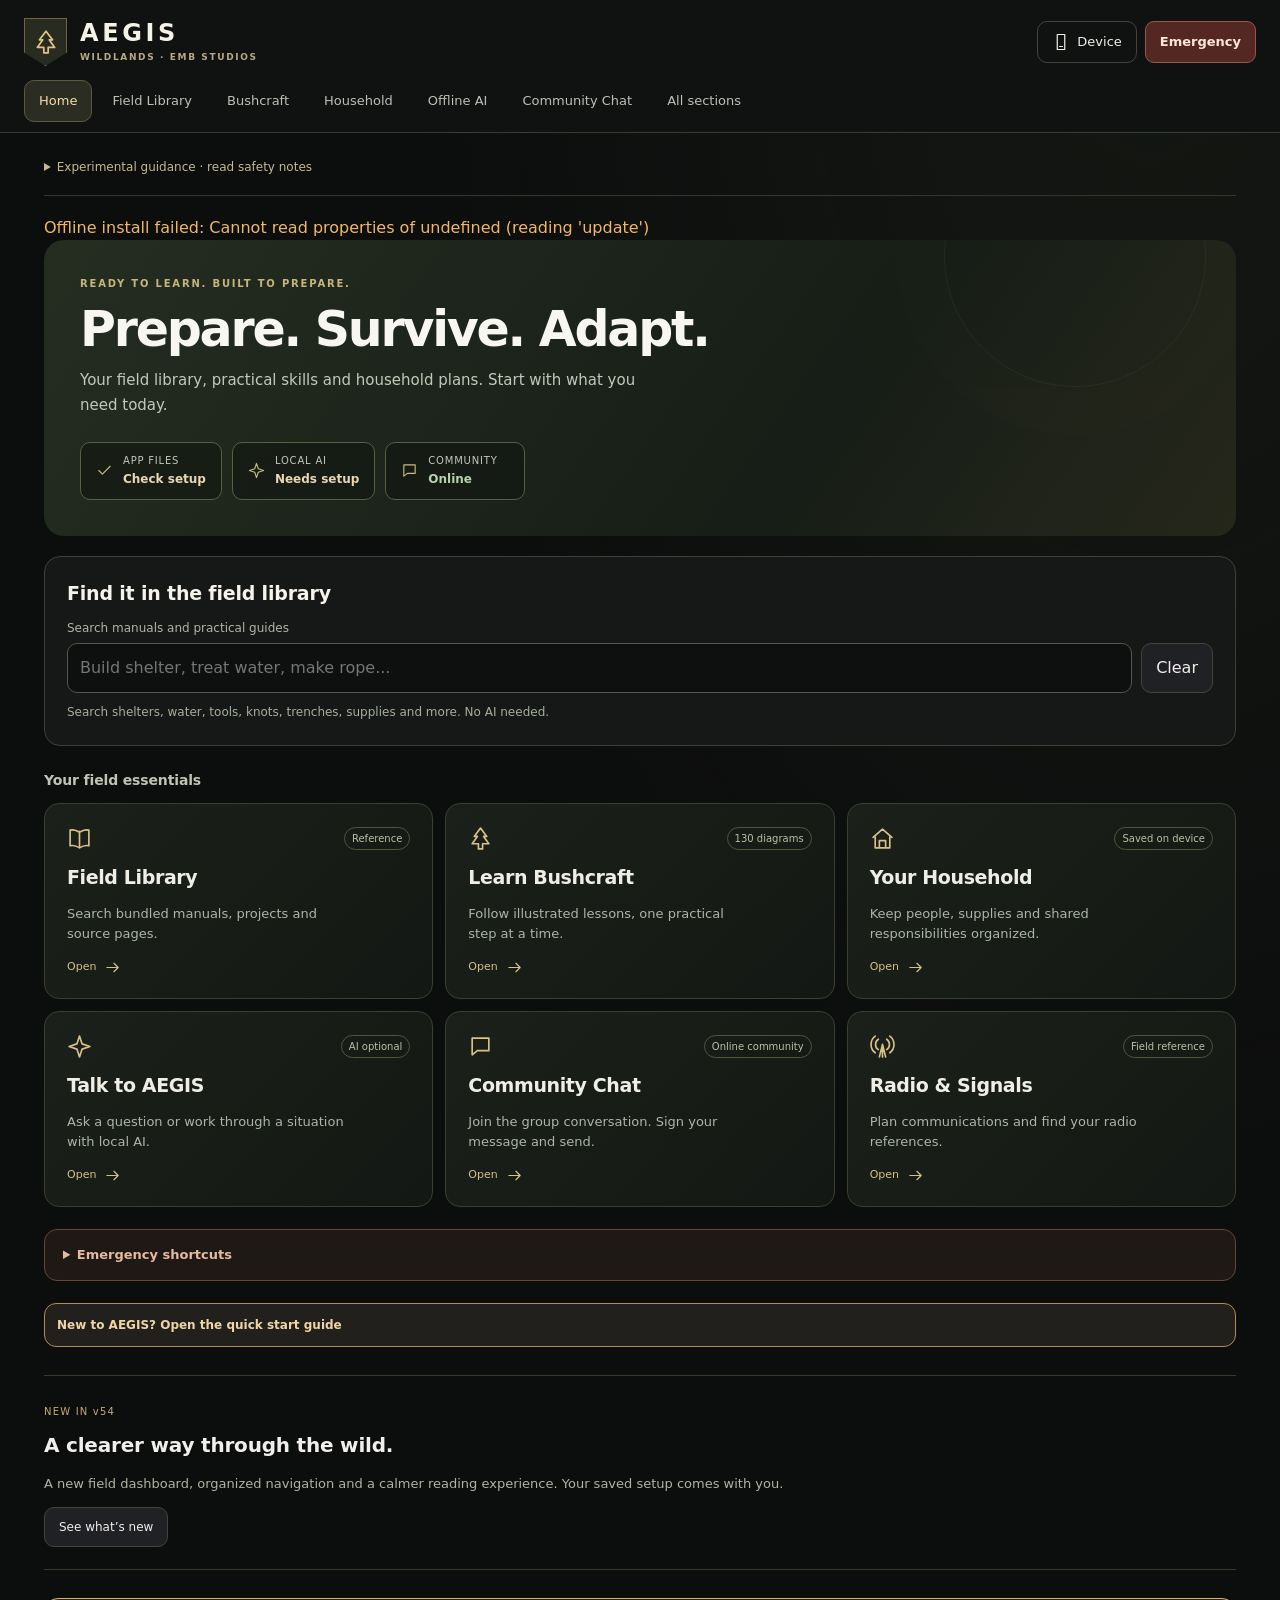
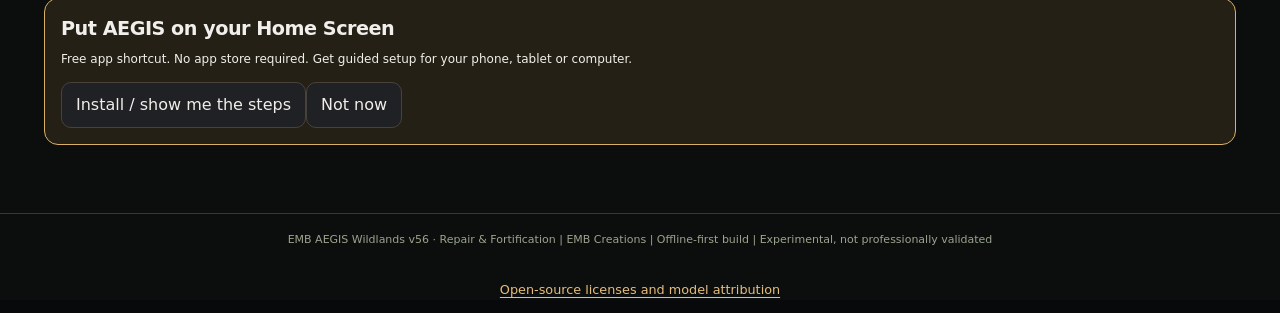
==== commit 0d15fc52: "v56: Repair AEGIS, offline recovery copies and runtime fortification" ====
--- a/index.html
+++ b/index.html
@@ -274,7 +274,7 @@
 <div class="panel"><h2>Backup and storage status</h2><div id="backupstatus" class="step" role="status"></div><button id="export">Export verified backup (JSON)</button><label for="import">Restore a backup (v4 or legacy v3 file)</label><input type="file" id="import" accept="application/json,.json"><button id="clear">Erase all data</button></div>
 <div class="panel"><h2>Imported documents (plain text, searched locally)</h2><label for="docfile">Import .txt/.md files (max 1 MB each, 25 documents)</label><input type="file" id="docfile" accept=".txt,.md,text/plain" multiple><ul id="doclist"></ul><label for="docq">Search documents</label><input id="docq"><button id="docsearchbtn">Search</button><div id="docres"></div></div></section>
 <aside id="aegis-urgent-banner" hidden role="alert" style="border:2px solid #d97706;border-radius:12px;padding:12px;margin:12px 0;background:#302012;color:#fff"></aside><section id="phase4" class="view" hidden><div id="p4-root"><section class="panel"><h2>Field Intelligence · Phase 4</h2><p>Offline-first deterministic planning. No AI model or internet required. Local data stays on this device unless you export it.</p><h3>Situation Advisor 2.0</h3><label for="p4-situation">Describe your situation and equipment</label><textarea id="p4-situation" rows="5" placeholder="We have a tarp, sleeping bag, blanket and knife. Four people, cold weather, power outage..."></textarea><button type="button" id="p4-analyze">Analyze situation</button><pre id="p4-analysis" style="white-space:pre-wrap;overflow-wrap:anywhere"></pre></section><section class="panel"><h3>Household resource calculator</h3><p>Conservative planning estimates, not guaranteed survival duration.</p><label for="p4-people">People</label><input id="p4-people" type="number" min="1" max="30" value="4"><label for="p4-days">Planning days</label><input id="p4-days" type="number" min="1" max="365" value="3"><pre id="p4-report" style="white-space:pre-wrap"></pre><h3>Inventory</h3><div id="p4-inventory"></div><label for="p4-item">Item</label><input id="p4-item" placeholder="e.g. Drinking water"><label for="p4-qty">Quantity</label><input id="p4-qty" type="number" min="0" step="any"><label for="p4-category">Category</label><select id="p4-category"><option value="water">Water (liters)</option><option value="food">Food (kcal)</option><option value="power">Power</option><option value="medical">Medical</option><option value="equipment">Equipment</option><option value="other">Other</option></select><label for="p4-unit">Unit (non-water/food)</label><input id="p4-unit" placeholder="units, cells, liters of fuel"><button id="p4-add" type="button">Add inventory item</button></section><section class="panel"><h3>Offline Mission Planner</h3><p>Use checklists, agree on a return/check-in time, and review hazards before departure.</p><label for="p4-mission-type">Mission</label><select id="p4-mission-type"><option>Water collection</option><option>Home power outage</option><option>Shelter inspection</option><option>Supply check</option></select><label for="p4-return">Return or check-in time</label><input id="p4-return" type="datetime-local"><button id="p4-mission-add" type="button">Create mission</button><div id="p4-missions"></div></section><section class="panel"><h3>Connected Field Guide Search</h3><p>Search registered offline procedures by title and tags. Open Field Guide for full procedures.</p><input id="p4-guide-search" placeholder="shelter, water, cordage, fishing..." aria-label="Search offline procedures"><div id="p4-guide-results"></div></section><section class="panel"><h3>Offline Data &amp; Reliability</h3><p>Export your plans before changing devices or clearing browser storage. Test airplane mode after the service worker finishes caching.</p><button id="p4-export" type="button">Export JSON backup</button><label for="p4-import">Import JSON backup</label><input id="p4-import" type="file" accept=".json,application/json"><button id="p4-reset" type="button">Reset Phase 4 data</button><p id="p4-status" role="status"></p></section></div></section><section id="aichat" class="view" hidden><div id="aegis-chat-root" class="panel"><h2>AEGIS · Offline AI Chat</h2><p>Talk directly to the language model running on your device. No account or internet required after installation. Answers may be incorrect; verify important survival and medical guidance against reliable references.</p><p id="aegis-chat-status" role="status" aria-live="polite">Checking local AI model…</p><div id="aegis-chat-thread" role="log" aria-live="polite" aria-label="Offline AI conversation" style="min-height:260px;max-height:60vh;overflow-y:auto;border:1px solid #4a4130;border-radius:10px;padding:12px;margin:12px 0"></div><label for="aegis-chat-input">Your message</label><textarea id="aegis-chat-input" rows="4" maxlength="2500" placeholder="Ask AEGIS anything, or describe your survival situation… (Enter to send, Shift+Enter for a new line)"></textarea><label for="aegis-chat-length">Response length</label><select id="aegis-chat-length"><option value="120" selected>Short · faster</option><option value="200">Normal</option><option value="300">Long · slower</option></select><div style="display:flex;gap:8px;flex-wrap:wrap;margin-top:12px"><button type="button" id="aegis-chat-send">Send to local AI</button><button type="button" id="aegis-chat-manual">Find in manual · no AI wait</button><button type="button" id="aegis-chat-check">Check model</button><button type="button" id="aegis-chat-export">Export conversation</button><button type="button" id="aegis-chat-clear">Clear conversation</button></div><p class="muted">Messages are stored locally on this device. Only recent messages are included in the model's short context. The model may be slow on older hardware and is not a substitute for verified emergency instructions.</p></div></section><section id="messages" class="view" hidden><section class="panel"><h2>Messages · AEGIS Broadcast</h2><p class="muted">Announcements from the AEGIS team. New messages appear here when you open the app online; saved messages remain available offline.</p><p id="aegis-unread-counter" aria-live="polite"></p><button id="aegis-alert-refresh" type="button">Check for messages</button> <button id="aegis-notify-optin" type="button">Enable background notifications</button><p id="aegis-notify-status" role="status" class="muted">Tap Enable background notifications on each installed device. Allow notifications when prompted. Requires internet; not an official emergency alert service.</p> <button id="aegis-alert-mark-read" type="button">Mark all read</button><p id="aegis-alert-status" role="status"></p><div id="aegis-alert-list"></div></section></section><section id="admin" class="view" hidden><section class="panel"><h2>AEGIS · Broadcast Administration</h2><p class="muted">Restricted publishing. A password must be verified by a server; no credentials are embedded in the public app.</p><div id="aegis-admin-root"></div></section></section><section id="updates" class="view" hidden><section class="panel" id="aegis-visitor-panel"><h2>AEGIS · Community traffic</h2><p>Privacy-conscious, approximate daily visitor counts. No tracking of chats or personal field plans.</p></section><div class="wild-hero"><div class="wild-kicker">AEGIS · RELEASES & COMMUNITY</div><h2>Updates & Alerts</h2><p>Release notes are bundled for offline reference. Community messages sync while connected and remain readable offline after a successful check.</p></div><section class="panel"><h2>Changelog · Release history</h2><div id="aegis-update-list"></div></section></section><section id="diag" class="view" hidden><div class="panel"><h2>Diagnostics</h2><button id="rundiag">Run diagnostics</button><div id="diagout"></div></div></section>
-<section id="community" class="view" hidden aria-label="Community Chat"></section></main><div id="printarea" hidden></div><footer>EMB AEGIS Wildlands v55 · Offline Resilience | EMB Creations | Offline-first build | Experimental, not professionally validated</footer>
+<section id="community" class="view" hidden aria-label="Community Chat"></section></main><div id="printarea" hidden></div><footer>EMB AEGIS Wildlands v56 · Repair & Fortification | EMB Creations | Offline-first build | Experimental, not professionally validated</footer>
 <script>globalThis.AEGIS=globalThis.AEGIS||{};AEGIS.fmData={"version":"fm-v1","items":[{"id":"inner_bark","name":"inner bark of linden/elm/hickory/white oak/mulberry/chestnut/cedar","kind":"material","aliases":["inner bark","tree bark","bark strips","basswood bark","linden bark","elm bark","hickory bark","cedar bark","mulberry bark"],"note":"Manual lists these tree species; AEGIS cannot identify trees from text. Confirm species locally."},{"id":"plant_fiber","name":"strong plant fibers (suitable after pull/twist/knot test)","kind":"material","aliases":["plant fibers","plant fibres","fibers","fibres","grass fiber","nettle","dogbane","yucca","reeds","coconut husk fiber","vines fibre"]},{"id":"parachute_line","name":"parachute suspension line","kind":"material","aliases":["parachute line","paracord","para cord","suspension line","parachute cord","paracord line"]},{"id":"shoelace","name":"shoelaces","kind":"material","aliases":["shoelace","shoelaces","laces","boot laces"]},{"id":"woven_fabric","name":"canvas / tarpaulin / cotton webbing (unravel-able)","kind":"material","aliases":["canvas","tarp","tarpaulin","cotton belt","web belt","webbing","cotton rope","burlap","sack cloth","cotton fabric","cotton cloth"]},{"id":"twine","name":"twine / string / rope","kind":"material","aliases":["twine","string","rope","cord","yarn","thread","fishing line","line"],"note":"Ready-made cordage; counts as cordage."},{"id":"tendons_dried","name":"dried tendons from large game (e.g. deer)","kind":"material","aliases":["tendon","tendons","sinew source","dried tendons"]},{"id":"animal_skin","name":"animal skin / hide","kind":"material","aliases":["hide","skin","animal skin","pelt","rawhide source","leather"]},{"id":"hardwood_piece","name":"hardwood (oak, birch, other nonresinous hardwood)","kind":"material","aliases":["hardwood","oak","birch","wood piece","piece of wood","branch","stick of hardwood","dowel","wooden dowel","small branch","twig"]},{"id":"bone_large","name":"large bone (e.g. leg bone of deer or similar)","kind":"material","aliases":["bone","bones","leg bone","deer bone","large bone","antler"]},{"id":"sharp_stone","name":"sharp-edged stone (chert/flint preferred)","kind":"material","aliases":["flint","chert","sharp stone","sharp-edged stone","knappable stone"]},{"id":"saplings_supple","name":"supple saplings","kind":"material","aliases":["sapling","saplings","green sticks","green poles","poles","young trees"]},{"id":"sticks","name":"straight sticks / small limbs","kind":"material","aliases":["sticks","limbs","branches","poles","bamboo","canes","branch"]},{"id":"vines","name":"vines / flexible lashing stems","kind":"material","aliases":["vine","vines","creeper","rattan","willow whips","flexible stems","withies","willow"]},{"id":"metal_piece","name":"small metal item (pin, needle, wire, small nail, any piece of metal)","kind":"material","aliases":["wire","nail","nails","pin","needle","safety pin","paperclip","paper clip","scrap metal","metal piece"]},{"id":"bait","name":"bait","kind":"material","aliases":["bait","worms","insects","bread","meat scraps","grubs"]},{"id":"square_cloth","name":"square-shaped cloth/poncho/blanket/canvas sheet","kind":"material","aliases":["poncho","blanket","tarp sheet","canvas sheet","sheet","towel","bedsheet","bed sheet","square cloth","plastic sheet"]},{"id":"hollow_wood","name":"hollowed piece of wood / bark / bamboo container (check bamboo)","kind":"material","aliases":["hollow log","bark container","wooden container","bamboo section","hollowed wood","wooden bowl blank","log"]},{"id":"safe_rocks","name":"hot-rock safe stones (NOT limestone or sandstone)","kind":"material","aliases":["granite","basalt","quartzite","identified safe rocks"],"note":"Rocks with air pockets (limestone, sandstone) may explode in fire."},{"id":"water","name":"water","kind":"material","aliases":["water","clean water","water supply"]},{"id":"fish_catch","name":"freshly caught fish","kind":"material","aliases":["fish","caught fish","trout","bass","catfish","a fish"]},{"id":"meat","name":"meat from legally harvested game","kind":"material","aliases":["meat","game meat","venison","jerky meat"]},{"id":"cordage","name":"cordage / lashing line","kind":"group","aliases":["cordage","lashing","lashing material"],"members":["twine","cordage_made","sinew_lashing","rawhide_strips"]},{"id":"hook_or_gorge","name":"fish hook, wooden hook or gorge","kind":"group","aliases":[],"members":["metal_hook","wooden_hook","gorge"]},{"id":"bait_any","name":"bait","kind":"group","aliases":[],"members":["bait"]},{"id":"cordage_made","name":"homemade cordage","kind":"product","aliases":["homemade cordage"]},{"id":"sinew_lashing","name":"sinew lashing strand","kind":"product","aliases":[]},{"id":"rawhide_strips","name":"rawhide strips","kind":"product","aliases":[]},{"id":"stone_knife","name":"stone knife / blade","kind":"product","aliases":["stone knife"]},{"id":"bone_point","name":"bone puncturing point (puncture use only)","kind":"product","aliases":[]},{"id":"wooden_hook","name":"wooden fish hook","kind":"product","aliases":[]},{"id":"metal_hook","name":"fish hook (store-bought or improvised metal)","kind":"product","aliases":["fish hook","fishhook","fish hooks","hook","hooks","fishing hook","improvised hook"],"note":"Not in the manual as a numbered procedure; manual only says hooks can be made from pins, needles, wire, small nails or any metal."},{"id":"gorge","name":"fishing gorge","kind":"product","aliases":[]},{"id":"handline","name":"handline fishing rig","kind":"product","aliases":["hand line","fishing line rig"]},{"id":"stakeout_rig","name":"stakeout fishing rig","kind":"product","aliases":[]},{"id":"fish_trap","name":"funnel fish basket trap","kind":"product","aliases":[]},{"id":"gill_net","name":"hand-tied gill net","kind":"product","aliases":[]},{"id":"horseshoe_pack","name":"horseshoe pack","kind":"product","aliases":["bedroll pack","bundle pack"]},{"id":"square_pack_frame","name":"square pack frame","kind":"product","aliases":[]},{"id":"wooden_bowl","name":"hot-rock wooden bowl","kind":"product","aliases":[]},{"id":"carved_utensils","name":"carved wooden utensils","kind":"product","aliases":[]},{"id":"dried_meat_strips","name":"air-dried meat strips","kind":"product","aliases":[]},{"id":"knife","name":"knife (any cutting tool)","kind":"tool","aliases":["knife","blade","razor","machete","pocket knife","multitool","multi-tool","scissors","hatchet","axe"]},{"id":"chipping_tool","name":"chipping tool (light blunt tool of wood, bone or metal)","kind":"tool","aliases":["hammerstone","chipping tool","antler hammer"]},{"id":"flaking_tool","name":"flaking tool (pointed bone, antler tine or soft iron)","kind":"tool","aliases":["antler tine","flaking tool","pressure flaker","antler"]},{"id":"rough_stone","name":"rough-surfaced stone (abrasive)","kind":"tool","aliases":["rough stone","sandstone","whetstone","file","abrasive"]},{"id":"hammer_rock","name":"hammer rock / heavy object","kind":"tool","aliases":["hammer","hammer rock","heavy rock","mallet","rock","rocks","stone","stones","large rock"]},{"id":"fire","name":"fire","kind":"tool","aliases":["fire","campfire","fire pit","flame"]},{"id":"drying_frame","name":"framework/rack (sticks lashed)","kind":"tool","aliases":["rack","drying rack","frame"]}],"recipes":[{"id":"cordage_bark","title":"Cordage from inner bark or strong plant fibers","category":"Cordage & lashing","status":"SOURCED_UNTESTED","produces":["cordage_made"],"materials":[{"anyOf":["inner_bark","plant_fiber"],"qty":null,"note":"Amount depends on length needed; manual gives no yields."}],"tools":[],"optional_tools":["knife"],"skills":["basic hand skills"],"source":{"doc":"US Army FM 21-76 Survival (June 1992), Headquarters Department of the Army","url":"https://cdn.homesteadingforum.org/attach/97/97028-34711-Army-survival-field-manual.pdf","retrieved":"2026-10-30","license":"US Government publication marked 'Approved for public release; distribution is unlimited' (steps paraphrased, not bulk-copied)","section":"Ch.12 Lashing and Cordage: Natural Cordage Selection; Lashing Material (inner bark)"},"steps":[{"text":"Test the raw material first: pull a length to test strength.","check":"It should not snap."},{"text":"Twist a length between your fingers and roll the fibers together.","check":"It should hold together without snapping apart."},{"text":"Tie an overhand knot in the fibers and tighten gently.","check":"If the knot breaks, the material is not usable."},{"text":"Shred the plant fibers (inner bark of the species listed) and braid several strands together to make cord; braiding several strands makes it stronger.","check":"Cord should feel even and firm."},{"text":"Test the finished cord for strength before trusting it for your purpose (see Troubleshooting)."}],"hazards":["Cutting tools can slip; cut away from the body."],"troubleshooting":[{"problem":"Cord snaps in the test","fix":"Add more strands and braid them together (the manual says braiding several strands makes it stronger), or choose a different fiber."}],"maintenance":["Re-test cord that has been wet, dried out, or stressed before reuse (AEGIS addition; not in manual)."],"gaps":["No breaking-strength figures, strand counts or lengths are given in the source.","Tree species cannot be identified by AEGIS from text; local confirmation needed."]},{"id":"cordage_unravel","title":"Cordage / fishing line by unraveling salvaged fabric or line","category":"Cordage & lashing","status":"SOURCED_UNTESTED","produces":["cordage_made"],"materials":[{"anyOf":["woven_fabric","parachute_line","shoelace"],"qty":null}],"tools":[],"optional_tools":["knife"],"skills":["basic hand skills"],"source":{"doc":"US Army FM 21-76 Survival (June 1992), Headquarters Department of the Army","url":"https://cdn.homesteadingforum.org/attach/97/97028-34711-Army-survival-field-manual.pdf","retrieved":"2026-10-30","license":"US Government publication marked 'Approved for public release; distribution is unlimited' (steps paraphrased, not bulk-copied)","section":"Ch.12 Lashing and Cordage (unraveling a cotton web belt); Fishing aids (unravel tarpaulin/canvas threads, shoelaces, parachute line)"},"steps":[{"text":"Unravel the web belt, tarpaulin or canvas into its threads (shoelaces and parachute suspension line also work well as-is).","check":"Threads should come out in usable lengths."},{"text":"For fishing line, tie unraveled threads together in short lengths, in groups of three or more threads.","check":"Knots should sit snug and not slip."},{"text":"Test the finished line by pulling before use."}],"hazards":[],"troubleshooting":[{"problem":"Line parts at knots","fix":"Re-tie with more threads per group (the manual specifies groups of three or more)."}],"maintenance":["Check knots before each use."],"gaps":["No strength values in the source."]},{"id":"sinew_lashing","title":"Sinew lashing from dried tendons","category":"Cordage & lashing","status":"SOURCED_UNTESTED","produces":["sinew_lashing"],"materials":[{"item":"tendons_dried","qty":null}],"tools":[],"optional_tools":["hammer_rock"],"skills":["handling harvested game"],"prerequisites_note":"Requires legally harvested large game and hygienic handling; see Fishing & Food Procurement and the regulations note.","source":{"doc":"US Army FM 21-76 Survival (June 1992), Headquarters Department of the Army","url":"https://cdn.homesteadingforum.org/attach/97/97028-34711-Army-survival-field-manual.pdf","retrieved":"2026-10-30","license":"US Government publication marked 'Approved for public release; distribution is unlimited' (steps paraphrased, not bulk-copied)","section":"Ch.12 Lashing Material (sinew)"},"steps":[{"text":"Remove tendons from large game such as deer and dry them completely."},{"text":"Smash the dried tendons so they separate into fibers."},{"text":"Moisten the fibers and twist them into a continuous strand; braid strands for stronger lashing."},{"text":"For small lashings no knot is needed: moistened sinew is sticky and hardens when dry."}],"hazards":["Raw animal tissue can carry disease and parasites; wash hands and tools (AEGIS addition, review needed)."],"troubleshooting":[],"maintenance":["Keep dry; sinew softens when wet (AEGIS inference, not in source)."],"gaps":["Drying time not specified in source."]},{"id":"rawhide_strips","title":"Rawhide strips for large lashing jobs","category":"Cordage & lashing","status":"SOURCED_UNTESTED","produces":["rawhide_strips"],"materials":[{"item":"animal_skin","qty":null}],"tools":[{"anyOf":["knife"]}],"skills":["skinning"],"source":{"doc":"US Army FM 21-76 Survival (June 1992), Headquarters Department of the Army","url":"https://cdn.homesteadingforum.org/attach/97/97028-34711-Army-survival-field-manual.pdf","retrieved":"2026-10-30","license":"US Government publication marked 'Approved for public release; distribution is unlimited' (steps paraphrased, not bulk-copied)","section":"Ch.12 Lashing Material (rawhide); Clothing and Insulation (animal skins)"},"steps":[{"text":"Remove excess fat and any meat from the skin; do not use skins from infected or diseased animals if at all possible.","check":"Skin clean of fat and meat."},{"text":"Use water to clean the skin thoroughly; if no water, at least shake it out thoroughly (animals carry ticks, lice, fleas)."},{"text":"Dry the skin completely. It need not be stretched if no folds trap moisture; hair need not be removed."},{"text":"Cut the dry skin into strips about 6 mm wide, starting at the center and making one continuous circular cut outward.","check":"Strips about 6 mm wide."},{"text":"Soak strips 2 to 4 hours or until soft; use wet, stretching as much as possible while applying. It becomes strong and durable as it dries."}],"hazards":["Pests and disease from raw hides.","Knife cuts."],"troubleshooting":[{"problem":"Lashing loosens after drying","fix":"Apply wet and stretched as the manual directs; re-wet and re-tighten."}],"maintenance":["Keep dry; re-wet to adjust."],"gaps":[]},{"id":"stone_knife","title":"Stone knife (chipped blade with hilt)","category":"Stone, bone & edged tools","status":"SOURCED_UNTESTED","produces":["stone_knife"],"materials":[{"item":"sharp_stone","qty":1},{"anyOf":["hardwood_piece"],"qty":1,"note":"Hilt: manual says 'some type of hilt'; hardwood is the AEGIS example."},{"item":"cordage","qty":null,"note":"to lash the blade to the hilt"}],"tools":[{"anyOf":["chipping_tool","hardwood_piece","bone_large","metal_piece"],"label":"chipping tool (light, blunt: wood, bone or metal)"},{"anyOf":["flaking_tool","bone_large","metal_piece"],"label":"flaking tool (pointed: bone, antler tine or soft iron)"}],"skills":["flintknapping (basic)"],"source":{"doc":"US Army FM 21-76 Survival (June 1992), Headquarters Department of the Army","url":"https://cdn.homesteadingforum.org/attach/97/97028-34711-Army-survival-field-manual.pdf","retrieved":"2026-10-30","license":"US Government publication marked 'Approved for public release; distribution is unlimited' (steps paraphrased, not bulk-copied)","section":"Ch.12 Edged Weapons: Knives: Stone"},"steps":[{"text":"Rough out the desired shape on the sharp-edged stone with the chipping tool; keep the blade fairly thin."},{"text":"Press the flaking tool against the edge; this removes flakes from the opposite side, leaving a very sharp edge. Work along the whole edge you need."},{"text":"Lash the blade to a hilt.","check":"Blade should not twist or slide in the lashing."}],"hazards":["Chipped stone has razor edges and flakes can fly: protect eyes and hands (AEGIS addition; the source does not state this).","Keep bystanders and children clear while knapping (AEGIS addition)."],"troubleshooting":[{"problem":"Edge will not hold","fix":"The manual notes stone is excellent for puncturing and good for chopping but will not hold a fine edge; chert or flint can have very fine edges."}],"maintenance":["Re-flake the edge with the flaking tool when dull (source: use the flaking tool along the edge you need to sharpen)."],"gaps":["No stone-selection test, strike angles, or hilt-lashing geometry in the source.","Manual categorizes this under weapons; AEGIS presents it only as a cutting/puncturing tool."]},{"id":"bone_point","title":"Bone puncturing point (puncture only)","category":"Stone, bone & edged tools","status":"SOURCED_UNTESTED","produces":["bone_point"],"materials":[{"item":"bone_large","qty":1},{"anyOf":["hardwood_piece"],"qty":1,"note":"handle if splinter is too small"},{"item":"cordage","qty":null}],"tools":[{"item":"hammer_rock"},{"item":"rough_stone"}],"skills":["basic"],"source":{"doc":"US Army FM 21-76 Survival (June 1992), Headquarters Department of the Army","url":"https://cdn.homesteadingforum.org/attach/97/97028-34711-Army-survival-field-manual.pdf","retrieved":"2026-10-30","license":"US Government publication marked 'Approved for public release; distribution is unlimited' (steps paraphrased, not bulk-copied)","section":"Ch.12 Edged Weapons: Knives: Bone"},"steps":[{"text":"Choose a large bone (e.g. deer leg bone is best)."},{"text":"Lay it on a hard object and shatter it by hitting with a heavy object such as a rock."},{"text":"Select a suitable pointed splinter; shape and sharpen it by rubbing on a rough-surfaced rock."},{"text":"If the piece is too small to hold, lash it securely to a hardwood handle.","check":"Splinter should be firm in the handle."}],"hazards":["Flying bone splinters when shattering: protect eyes (AEGIS addition).","Source: use only to puncture; it will not hold an edge and may flake or break if used otherwise."],"troubleshooting":[],"maintenance":["Re-sharpen on rough stone."],"gaps":[]},{"id":"wooden_hook","title":"Wooden fish hook","category":"Fishing & food procurement","status":"SOURCED_UNTESTED","produces":["wooden_hook"],"materials":[{"item":"hardwood_piece","qty":1,"note":"shank about 2.5 cm long and about 6 mm in diameter"},{"anyOf":["bone_point","metal_piece"],"qty":1,"note":"the point: bone, wire or nail"},{"item":"cordage","qty":null}],"tools":[{"item":"knife"}],"skills":["basic carving"],"source":{"doc":"US Army FM 21-76 Survival (June 1992), Headquarters Department of the Army","url":"https://cdn.homesteadingforum.org/attach/97/97028-34711-Army-survival-field-manual.pdf","retrieved":"2026-10-30","license":"US Government publication marked 'Approved for public release; distribution is unlimited' (steps paraphrased, not bulk-copied)","section":"Ch.8 Fishing Devices: Improvised Fishhooks"},"steps":[{"text":"Cut a piece of hardwood about 2.5 cm long and about 6 mm in diameter for the shank.","check":"Shank ~2.5 cm x 6 mm."},{"text":"Cut a notch in one end to hold the point."},{"text":"Place the point (bone piece, wire or nail) in the notch."},{"text":"Hold the point in the notch and tie securely so it cannot move out of position.","check":"Point must not shift when tugged."}],"hazards":["Hooks cause puncture injuries; handle by the shank and cover points when not in use (AEGIS addition).","Cutting tool slips."],"troubleshooting":[{"problem":"Point moves in the notch","fix":"Retie more securely; the manual requires the point not move out of position."},{"problem":"Hook too large for the fish","fix":"Manual: for smaller hooks use smaller material."}],"maintenance":["Replace frayed tie."],"gaps":["No hook geometry beyond shank size."]},{"id":"gorge","title":"Fishing gorge","category":"Fishing & food procurement","status":"SOURCED_UNTESTED","produces":["gorge"],"materials":[{"anyOf":["hardwood_piece","bone_large","metal_piece"],"qty":1,"note":"small shaft of wood, bone, metal or other material"},{"item":"cordage","qty":null}],"tools":[{"anyOf":["knife","rough_stone"],"label":"something to sharpen both ends and cut the notch"}],"skills":["basic carving"],"source":{"doc":"US Army FM 21-76 Survival (June 1992), Headquarters Department of the Army","url":"https://cdn.homesteadingforum.org/attach/97/97028-34711-Army-survival-field-manual.pdf","retrieved":"2026-10-30","license":"US Government publication marked 'Approved for public release; distribution is unlimited' (steps paraphrased, not bulk-copied)","section":"Ch.8 Fishing Devices: Improvised Fishhooks (gorge)"},"steps":[{"text":"Make a small shaft of wood, bone, metal or similar material, sharp on both ends and notched in the middle.","check":"Sharp on BOTH ends; notch in the middle."},{"text":"Tie cordage in the notch."},{"text":"Bait it by placing the bait on the gorge lengthwise; the fish swallows bait and gorge together."}],"hazards":["Both ends are sharp: puncture risk (AEGIS addition).","Fish that swallow a gorge cannot be released unharmed (AEGIS inference)."],"troubleshooting":[],"maintenance":[],"gaps":["No dimensions in source."]},{"id":"handline","title":"Basic handline (line + hook or gorge + bait)","category":"Fishing & food procurement","status":"REVIEW_NEEDED","produces":["handline"],"materials":[{"item":"cordage","qty":null,"note":"fishing line"},{"item":"hook_or_gorge","qty":1},{"item":"bait_any","qty":null}],"tools":[],"skills":["basic"],"source":{"doc":"US Army FM 21-76 Survival (June 1992), Headquarters Department of the Army","url":"https://cdn.homesteadingforum.org/attach/97/97028-34711-Army-survival-field-manual.pdf","retrieved":"2026-10-30","license":"US Government publication marked 'Approved for public release; distribution is unlimited' (steps paraphrased, not bulk-copied)","section":"Assembled from Ch.8 fishing devices and Ch.12 fishing aids; the manual describes the components but not a numbered 'handline' procedure"},"steps":[{"text":"Prepare line (see cordage recipes; unraveled threads in groups of three or more are the manual's fishing-line example)."},{"text":"Tie the line to the hook (to the notch of a gorge) securely.","check":"Knot must not slip."},{"text":"Bait the hook or gorge and lower it where fish gather; hold the line."}],"hazards":["Hook puncture injuries."],"troubleshooting":[{"problem":"Lose hooks to snags","fix":"Make spare hooks/gorges before fishing (AEGIS suggestion)."}],"maintenance":[],"gaps":["Floats and weights are NOT in the source: not implemented.","Local fishing regulations (licence, methods, seasons) must be checked; AEGIS has no jurisdiction data."]},{"id":"stakeout","title":"Stakeout fishing rig","category":"Fishing & food procurement","status":"SOURCED_UNTESTED","produces":["stakeout_rig"],"materials":[{"item":"saplings_supple","qty":2},{"item":"cordage","qty":null,"note":"one long cord plus two short cords"},{"item":"hook_or_gorge","qty":2},{"item":"bait_any","qty":null}],"tools":[],"skills":["basic"],"source":{"doc":"US Army FM 21-76 Survival (June 1992), Headquarters Department of the Army","url":"https://cdn.homesteadingforum.org/attach/97/97028-34711-Army-survival-field-manual.pdf","retrieved":"2026-10-30","license":"US Government publication marked 'Approved for public release; distribution is unlimited' (steps paraphrased, not bulk-copied)","section":"Ch.8 Fishing Devices: Stakeout"},"steps":[{"text":"Drive two supple saplings into the bottom of the lake, pond or stream so their tops are just below the surface.","check":"Tops just below water surface."},{"text":"Tie a cord between them, slightly below the surface."},{"text":"Tie two short cords with hooks or gorges to that cord; make sure they cannot wrap around the poles or each other, and cannot slip along the long cord.","check":"Cords hang free and fixed."},{"text":"Bait the hooks or gorges."}],"hazards":["Wading in water: cold, current and depth risks (AEGIS addition)."],"troubleshooting":[{"problem":"Short cords tangle","fix":"Per source they must not wrap around poles or each other; shorten or space them."}],"maintenance":["Check unattended lines regularly (AEGIS addition)."],"gaps":["Regulations on set lines vary widely and are not covered."]},{"id":"fish_trap","title":"Funnel fish basket trap","category":"Fishing & food procurement","status":"SOURCED_UNTESTED","produces":["fish_trap"],"materials":[{"item":"sticks","qty":null},{"anyOf":["vines","cordage"],"qty":null}],"tools":[],"skills":["basic lashing"],"source":{"doc":"US Army FM 21-76 Survival (June 1992), Headquarters Department of the Army","url":"https://cdn.homesteadingforum.org/attach/97/97028-34711-Army-survival-field-manual.pdf","retrieved":"2026-10-30","license":"US Government publication marked 'Approved for public release; distribution is unlimited' (steps paraphrased, not bulk-copied)","section":"Ch.8 Fishing Devices: Fish Traps"},"steps":[{"text":"Lash several sticks together with vines into a funnel shape."},{"text":"Close the top, leaving a hole large enough for a fish to swim through."}],"hazards":["Fish traps are restricted or illegal in many places; check local rules before use (AEGIS addition, not verified for any jurisdiction)."],"troubleshooting":[],"maintenance":[],"gaps":["Source gives no dimensions, stick counts or placement guidance for this basket; the manual's tidal-flat and rock-pool traps are not implemented."]},{"id":"gill_net","title":"Hand-tied gill net from suspension line","category":"Fishing & food procurement","status":"REVIEW_NEEDED","produces":["gill_net"],"materials":[{"item":"parachute_line","qty":null,"note":"core lines removed from the sheath"}],"tools":[],"skills":["knot tying (overhand, prusik/girth hitch)"],"source":{"doc":"US Army FM 21-76 Survival (June 1992), Headquarters Department of the Army","url":"https://cdn.homesteadingforum.org/attach/97/97028-34711-Army-survival-field-manual.pdf","retrieved":"2026-10-30","license":"US Government publication marked 'Approved for public release; distribution is unlimited' (steps paraphrased, not bulk-copied)","section":"Ch.8 Fishing Devices: Gill Net"},"steps":[{"text":"Remove the core lines from the suspension line; tie the sheath ('easing') between two trees."},{"text":"Attach several core lines to it, doubled over, with prusik knots or girth hitches. Line count and spacing set net length and mesh size."},{"text":"Row 1: tie core lines 2+3, 4+5, 6+7... with overhand knots, leaving one line hanging at each end."},{"text":"Row 2: tie 1+2, 3+4... Use a guideline tied to the trees, moved down each row, to keep rows even and mesh size regular."},{"text":"Continue rows to the desired width; thread a suspension-line easing along the bottom to strengthen it."}],"hazards":["Nets are illegal or tightly regulated in many jurisdictions (AEGIS addition, unverified)."],"troubleshooting":[],"maintenance":[],"gaps":["Figures showing deployment are not reproduced; mesh sizes not given."]},{"id":"fish_prep","title":"Fish handling and preparation","category":"Food handling","status":"REVIEW_NEEDED","produces":[],"materials":[{"item":"fish_catch","qty":null}],"tools":[{"item":"knife"},{"item":"fire"}],"skills":["basic"],"source":{"doc":"US Army FM 21-76 Survival (June 1992), Headquarters Department of the Army","url":"https://cdn.homesteadingforum.org/attach/97/97028-34711-Army-survival-field-manual.pdf","retrieved":"2026-10-30","license":"US Government publication marked 'Approved for public release; distribution is unlimited' (steps paraphrased, not bulk-copied)","section":"Ch.8 Preparation of Fish and Game for Cooking and Storage: Fish"},"steps":[{"text":"Do not eat fish that appears spoiled; cooking does not make spoiled fish edible. Spoilage signs: sunken eyes, peculiar odor, suspicious color (gills red to pink), dents that stay after pressing, slimy body.","check":"Reject if any sign is present."},{"text":"Prepare fish as soon as possible after catching, especially on hot days."},{"text":"Cut out the gills and large blood vessels near the spine. Gut fish longer than 10 cm. Scale or skin it."},{"text":"Cook it: impaled on a stick over open fire, or boiled with skin on (keeps juices as broth). The source says fish is done when meat flakes off.","check":"Cook thoroughly; discard if doubtful."}],"hazards":["Spoiled fish can cause illness within 1-6 hours per source.","Source advises inducing vomiting: AEGIS DOES NOT adopt that; contact poison control/emergency services instead (see Poison exposure protocol).","Modern safe internal cooking temperatures were not checked here."],"troubleshooting":[],"maintenance":[],"gaps":["Safe cooking temperature and storage times not verified against current food-safety authority."]},{"id":"horseshoe_pack","title":"Horseshoe pack (carrying bundle)","category":"Carrying & storage","status":"SOURCED_UNTESTED","produces":["horseshoe_pack"],"materials":[{"item":"square_cloth","qty":1},{"item":"cordage","qty":null}],"tools":[],"skills":["basic"],"source":{"doc":"US Army FM 21-76 Survival (June 1992), Headquarters Department of the Army","url":"https://cdn.homesteadingforum.org/attach/97/97028-34711-Army-survival-field-manual.pdf","retrieved":"2026-10-30","license":"US Government publication marked 'Approved for public release; distribution is unlimited' (steps paraphrased, not bulk-copied)","section":"Ch.12 Rucksack Construction: Horseshoe Pack"},"steps":[{"text":"Lay square-shaped material (poncho, blanket, canvas) flat."},{"text":"Lay items along one edge; pad the hard items."},{"text":"Roll the material with the items toward the opposite edge and tie both ends securely; add extra ties along the bundle."},{"text":"Drape over one shoulder with a line connecting the two ends.","check":"Bundle should not unroll when lifted."}],"hazards":["Heavy or sharp items: pad them to avoid injury and damage."],"troubleshooting":[{"problem":"Bundle sags","fix":"Add extra ties along its length (source)."}],"maintenance":["Re-tie after wetting."],"gaps":[]},{"id":"square_pack","title":"Square pack frame","category":"Carrying & storage","status":"SOURCED_UNTESTED","produces":["square_pack_frame"],"materials":[{"item":"sticks","qty":null,"note":"bamboo, limbs or sticks"},{"item":"cordage","qty":null}],"tools":[],"skills":["lashing"],"source":{"doc":"US Army FM 21-76 Survival (June 1992), Headquarters Department of the Army","url":"https://cdn.homesteadingforum.org/attach/97/97028-34711-Army-survival-field-manual.pdf","retrieved":"2026-10-30","license":"US Government publication marked 'Approved for public release; distribution is unlimited' (steps paraphrased, not bulk-copied)","section":"Ch.12 Rucksack Construction: Square Pack (excerpt available to AEGIS covers frame only)"},"steps":[{"text":"Make cordage first if none is available."},{"text":"Build a square frame from bamboo, limbs or sticks; size varies by person and load."}],"hazards":["Load limits unknown: test with light weight first (AEGIS addition)."],"troubleshooting":[],"maintenance":[],"gaps":["The remaining construction steps (fastening the load, straps) were not captured: this recipe is INCOMPLETE."]},{"id":"wooden_bowl","title":"Wooden bowl or bark container for hot-rock cooking","category":"Containers & cooking","status":"SOURCED_UNTESTED","produces":["wooden_bowl"],"materials":[{"item":"hollow_wood","qty":1},{"item":"safe_rocks","qty":null},{"item":"water","qty":null}],"tools":[{"item":"fire"}],"skills":["fire safety"],"source":{"doc":"US Army FM 21-76 Survival (June 1992), Headquarters Department of the Army","url":"https://cdn.homesteadingforum.org/attach/97/97028-34711-Army-survival-field-manual.pdf","retrieved":"2026-10-30","license":"US Government publication marked 'Approved for public release; distribution is unlimited' (steps paraphrased, not bulk-copied)","section":"Ch.12 Cooking and Eating Utensils: Bowls, Pots"},"steps":[{"text":"Use a hollowed piece of wood that holds the food and enough water to cook it."},{"text":"Heat rocks in the fire; add hot rocks to the water and food; remove rocks as they cool and add hot ones until cooked."},{"text":"Bark or leaf containers can be used but burn above the waterline unless kept moist or the fire is kept low."}],"hazards":["DO NOT use rocks with air pockets such as limestone and sandstone: they may explode when heated (source CAUTION).","A sealed bamboo section will explode if heated because of trapped air and water (source CAUTION): open both ends/cut between joints properly.","Hot rocks cause burns: use tongs/sticks (AEGIS addition).","Unknown rock type: do not assume a rock is safe; if unsure, do not heat it (AEGIS addition consistent with the source caution)."],"troubleshooting":[],"maintenance":[],"gaps":["Potability of water used for cooking is not addressed: use treated water."]},{"id":"carved_utensils","title":"Carved wooden forks, knives and spoons","category":"Containers & cooking","status":"SOURCED_UNTESTED","produces":["carved_utensils"],"materials":[{"item":"hardwood_piece","qty":1,"note":"nonresinous: oak, birch, other hardwood"}],"tools":[{"item":"knife"}],"skills":["basic carving"],"source":{"doc":"US Army FM 21-76 Survival (June 1992), Headquarters Department of the Army","url":"https://cdn.homesteadingforum.org/attach/97/97028-34711-Army-survival-field-manual.pdf","retrieved":"2026-10-30","license":"US Government publication marked 'Approved for public release; distribution is unlimited' (steps paraphrased, not bulk-copied)","section":"Ch.12 Cooking and Eating Utensils: Forks, Knives, Spoons"},"steps":[{"text":"Carve from nonresinous woods (oak, birch, other hardwood) to avoid resin aftertaste and tainting food."},{"text":"Do not use trees that secrete a syrup or resinlike liquid on the bark or when cut.","check":"No sticky sap."}],"hazards":["Carving cuts: cut away from the body.","Do not use wood from unknown/toxic species for food contact: AEGIS cannot identify species from text (AEGIS addition)."],"troubleshooting":[],"maintenance":[],"gaps":["No carving technique details."]},{"id":"dry_meat","title":"Air-dried meat strips (REVIEW REQUIRED)","category":"Food handling","status":"REVIEW_NEEDED","produces":["dried_meat_strips"],"materials":[{"item":"meat","qty":null}],"tools":[{"item":"knife"},{"item":"drying_frame"}],"skills":["food safety"],"source":{"doc":"US Army FM 21-76 Survival (June 1992), Headquarters Department of the Army","url":"https://cdn.homesteadingforum.org/attach/97/97028-34711-Army-survival-field-manual.pdf","retrieved":"2026-10-30","license":"US Government publication marked 'Approved for public release; distribution is unlimited' (steps paraphrased, not bulk-copied)","section":"Ch.8 Drying Meat"},"steps":[{"text":"Cut meat into strips about 6 mm thick, with the grain."},{"text":"Hang strips on a rack in a sunny, well-ventilated place, out of reach of animals and covered against blowflies."},{"text":"Dry thoroughly before eating; properly dried meat is dry and crisp and not cool to the touch."}],"hazards":["SAFETY FLAG: this 1992 procedure has NOT been checked against current food-safety guidance (e.g. USDA). Drying alone may not make meat safe; do not rely on it in warm, humid conditions.","Shelf-life claims in the source are intentionally NOT reproduced."],"troubleshooting":[],"maintenance":[],"gaps":["Verify against current USDA/extension guidance before treating as proven."]},{"id":"stub_basket_weaving","title":"Woven foraging baskets / collection bags","category":"Foraging equipment","status":"NOT_IMPLEMENTED","produces":[],"materials":[],"tools":[],"skills":[],"source":null,"steps":[],"hazards":[],"troubleshooting":[],"maintenance":[],"gaps":["No sourced procedure obtained yet. Next: obtain an open-licensed basketry source (e.g. extension service or public-domain manual) and encode measurements."]},{"id":"stub_carrying_frame","title":"Frame carrier (beyond the square-pack frame)","category":"Foraging equipment","status":"NOT_IMPLEMENTED","produces":[],"materials":[],"tools":[],"skills":[],"source":null,"steps":[],"hazards":[],"troubleshooting":[],"maintenance":[],"gaps":["Only a partial frame description exists; need full public-domain text."]},{"id":"stub_digging_stick","title":"Digging stick","category":"Primitive tools","status":"NOT_IMPLEMENTED","produces":[],"materials":[],"tools":[],"skills":[],"source":null,"steps":[],"hazards":[],"troubleshooting":[],"maintenance":[],"gaps":["Not described in the source available to AEGIS; no procedure."]},{"id":"stub_wedge_mallet","title":"Wooden wedges and mallets","category":"Primitive tools","status":"NOT_IMPLEMENTED","produces":[],"materials":[],"tools":[],"skills":[],"source":null,"steps":[],"hazards":[],"troubleshooting":[],"maintenance":[],"gaps":["Not described in the source available to AEGIS; no procedure."]},{"id":"stub_float_weight","title":"Floats and weights for handlines","category":"Fishing & food procurement","status":"NOT_IMPLEMENTED","produces":[],"materials":[],"tools":[],"skills":[],"source":null,"steps":[],"hazards":[],"troubleshooting":[],"maintenance":[],"gaps":["Not in source; no procedure."]},{"id":"stub_plant_drying_rack","title":"Plant/food drying racks and food-storage systems","category":"Food handling","status":"NOT_IMPLEMENTED","produces":[],"materials":[],"tools":[],"skills":[],"source":null,"steps":[],"hazards":[],"troubleshooting":[],"maintenance":[],"gaps":["Only meat drying is in the source and it is flagged for modern food-safety review."]},{"id":"stub_clay_pot","title":"Fired clay containers","category":"Containers & cooking","status":"NOT_IMPLEMENTED","produces":[],"materials":[],"tools":[],"skills":[],"source":null,"steps":[],"hazards":[],"troubleshooting":[],"maintenance":[],"gaps":["Not in source; no procedure."]},{"id":"stub_traps_weapons","title":"Hunting weapons, snares and deadfall/kill traps","category":"Food procurement (policy)","status":"NOT_IMPLEMENTED","produces":[],"materials":[],"tools":[],"skills":[],"source":null,"steps":[],"hazards":[],"troubleshooting":[],"maintenance":[],"gaps":["DELIBERATELY NOT IMPLEMENTED: construction details add injury and misuse risk and conflict with AEGIS's no-weapon/no-booby-trap policy; only education on limits, risks and regulations is provided (see manual entries)."]}],"edu":[{"id":"edu_tracking","title":"Reading animal sign (education only)","status":"SOURCED_UNTESTED","source":{"doc":"US Army FM 21-76 Survival (June 1992), Headquarters Department of the Army","url":"https://cdn.homesteadingforum.org/attach/97/97028-34711-Army-survival-field-manual.pdf","retrieved":"2026-10-30","license":"US Government publication marked 'Approved for public release; distribution is unlimited' (steps paraphrased, not bulk-copied)","section":"Ch.8 Animals for Food; Traps and Snares (indicators)"},"body":["The manual advises learning the habits and behavior of classes of animals rather than memorizing species; many animals keep a range, den or nest, have somewhat fixed feeding areas and trails between areas.","Signs it lists for finding animal activity: runs and trails; tracks; droppings; chewed or rubbed vegetation; nesting or roosting sites; feeding and watering areas.","A 'trail' shows use by several species and is distinct; a 'run' is smaller, less distinct, and shows one species.","Larger herding animals (elk, caribou) roam vast areas and are harder to trap; the manual advises concentrating on smaller, more abundant animals unless large game is available."],"limits":["Reading sign takes practice and local knowledge; text cannot teach species identification.","AEGIS has no regional wildlife data."]},{"id":"edu_injury","title":"Wildlife injury and disease risks","status":"SOURCED_UNTESTED","source":{"doc":"US Army FM 21-76 Survival (June 1992), Headquarters Department of the Army","url":"https://cdn.homesteadingforum.org/attach/97/97028-34711-Army-survival-field-manual.pdf","retrieved":"2026-10-30","license":"US Government publication marked 'Approved for public release; distribution is unlimited' (steps paraphrased, not bulk-copied)","section":"Ch.8 Animals for Food: Mammals"},"body":["Per the manual: the injury an animal can inflict is in proportion to its size; all mammals have teeth and nearly all will bite in self-defense; even a squirrel can inflict a serious wound; any bite risks infection.","A mother defending young can be extremely aggressive; any animal with no escape route will fight when cornered.","Scavenging mammals such as opossum may carry disease. Wash hands and tools after handling wild animals (AEGIS addition).","Seek medical care for any bite; see the wound-care protocol (note: rabies exposure needs professional assessment: AEGIS addition, not verified in this module)."],"limits":["Not a substitute for hunter-education or wildlife-agency training."]},{"id":"edu_regs","title":"Regulations and ethics of harvesting (NOT VERIFIED)","status":"UNVERIFIED","source":null,"body":["Hunting, trapping, netting and set-line fishing are regulated differently in every country, state and province, often requiring licences, seasons and approved methods. AEGIS has NO verified jurisdiction data.","In a declared emergency, rules may or may not be relaxed: do not assume; check with the wildlife/fisheries agency if you can.","Ethical practice (AEGIS general statement, review needed): take only what you will use, avoid breeding-season females and young, avoid waste, and never use poisons or methods that endanger people or the water supply."],"limits":["Cannot be verified offline; add the user's own jurisdiction notes in the Log tab."]},{"id":"edu_hunting_trapping","title":"Hunting and trapping: limitations (no construction steps)","status":"SOURCED_UNTESTED","source":{"doc":"US Army FM 21-76 Survival (June 1992), Headquarters Department of the Army","url":"https://cdn.homesteadingforum.org/attach/97/97028-34711-Army-survival-field-manual.pdf","retrieved":"2026-10-30","license":"US Government publication marked 'Approved for public release; distribution is unlimited' (steps paraphrased, not bulk-copied)","section":"Ch.8 Traps and Snares (introduction)"},"body":["The manual says an effective trapper must know the target species, be capable of building a proper trap, and not alarm prey; there are no catch-all traps and traps must be set for the species present.","Traps and snares can injure people, pets and non-target animals, are often regulated or illegal, and need regular checking. AEGIS therefore provides NO construction steps for hunting weapons, snares or kill traps.","Alternatives with fewer injury risks in the manual set: fish handlines, gorges, stakeouts and fish baskets (subject to local rules); gathering from safe, identified sources."],"limits":["Policy exclusion, not a gap in knowledge: see stub_traps_weapons."]}]};AEGIS.knownWords=["abandoned","abdomen","abdominal","ability","able","about","above","absolutely","absorb","absorption","abundant","acacia","accept","accessory","accident","accidental","according","accurate","acid","acorns","across","action","actions","active","activities","activity","acts","actual","actually","acute","adapt","adder","adding","addition","additional","additionally","adequate","adjust","administer","adult","adults","advantage","advice","aerosol","affect","affected","affects","afford","afghanistan","afraid","africa","after","again","against","agave","agent","agents","aggressive","agkistrodon","airburst","aircraft","airway","alarm","alert","alerting","alerts","alignment","alive","allergic","allow","allowing","allows","almond","almonds","almost","alone","along","alpha","also","alternate","although","altitude","altitudes","always","amaranth","amazon","america","american","americas","ammunition","among","amount","amounts","anchor","anger","angle","angles","angry","animal","animals","ankle","another","antenna","ants","anxiety","anything","anywhere","apart","apex","appear","appearance","appears","appendix","apple","apples","appliances","application","applied","apply","applying","approach","approached","approaches","appropriate","aquatic","arabia","arachnids","arctic","area","areas","arid","arise","arizona","armpits","arms","army","around","aroused","arrives","arrow","arrowroot","arterial","arteries","artery","articles","ashes","ashore","asia","askia","asparagus","aspects","assembly","assigned","assistance","associated","assume","atlantic","attach","attached","attack","attacked","attacks","attention","attic","attitude","attract","attracts","australia","australian","authorities","available","average","averages","aviator","avoid","avoidance","avoiding","aware","away","back","background","bacteria","bags","bait","baited","bake","baked","baking","balance","ball","bamboo","banana","band","bandage","bands","bank","banks","baobab","barbed","bare","bark","barracuda","barren","barrier","base","bases","basic","basically","basins","bass","bath","bats","battery","battle","battlefield","bays","beach","beaded","beams","bean","beans","bear","bearing","bears","beat","beats","because","become","becomes","becoming","bedding","beech","been","bees","before","begin","begins","behavior","behind","being","belly","below","belowground","belt","bend","beneath","bent","berries","berrylike","best","beta","better","between","beyond","biological","bird","birds","bite","bites","biting","bitis","bitten","bitter","bitterness","black","blade","blades","blanket","blast","bleach","bleed","bleeding","blend","blindness","blister","blisters","block","blocks","blood","blooded","blotches","blow","blowing","blue","bluish","blunt","board","boarding","boat","bodied","bodies","body","boil","boiled","boiling","bola","bomb","bone","bones","bootlaces","boots","border","bordered","borne","both","bothrops","bottle","bottles","bottom","bottoms","boughs","boulders","bowls","bowstring","brain","branch","branched","branches","brazil","breadfruit","break","breaks","breaststroke","breathe","breathing","breaths","bridge","bridges","brief","bright","brightly","bring","bristles","broad","broken","brown","brush","buddy","buds","buff","build","building","buildings","built","bulbs","bundle","buoyancy","burdock","burma","burn","burned","burning","burns","burst","bursts","bury","bush","bushes","bushmaster","bypass","cacti","cactus","california","call","called","calm","calories","camas","camouflage","camouflaging","camp","canada","candle","canna","cannot","canopy","canteen","canvas","canyons","capability","capable","capture","capturing","carbohydrates","carbon","care","careful","carefully","caribbean","carolina","carried","carriers","carries","carrot","carry","carrying","case","cases","cashew","cassiopeia","cast","castor","casualties","catch","catches","catching","cattail","cattails","caught","cause","caused","causes","causing","caution","cautious","cautiously","cave","caves","cavity","cell","cells","center","centimeter","centimeters","centipedes","central","cerastes","certain","cgys","chambers","chance","chances","change","changes","changing","channel","channelization","channels","chapter","characteristic","characteristics","charcoal","check","chemical","chemicals","chest","chestnut","chew","chicory","children","chin","china","chipping","chlorine","choice","cholera","choose","chronic","circle","circulation","circumstances","cirrus","clams","clay","clean","cleaning","clear","clearings","clearly","click","climate","climates","climatic","climb","climbing","close","closed","closely","cloth","clothes","clothing","cloud","clouds","club","clubs","clumps","cluster","clustered","clusters","coals","coarse","coast","coastal","coasts","coat","cobra","cobras","coconut","coconuts","code","codes","coffee","coils","cold","collect","collected","colonies","color","coloration","colored","colors","combat","combination","come","comer","comes","comfort","comfortable","comfortably","coming","commander","common","commonly","communicate","communication","communications","community","compass","compasses","complete","completely","completing","components","compound","compounds","compress","compressed","conceal","concealment","concentrate","concentration","concentrations","concern","condensation","condensed","condition","conditions","conduct","cone","cones","confidence","confuse","confusion","coniferous","connecting","conscious","conserve","consider","considerable","considerations","considered","consists","constant","constantly","constipation","construct","constructing","construction","contact","contain","container","containers","containing","contains","contaminated","contamination","content","contents","contingency","continue","continued","continues","continuous","control","controlled","controlling","conversely","cook","cooked","cooking","cool","cooler","cooling","cools","cope","copperhead","coral","cord","cordage","cords","core","corn","corner","correct","cottonmouth","could","countries","country","courses","cover","covered","covering","covers","crabs","crack","cramps","crash","crawl","crawling","crayfish","cream","create","creatures","crest","crevices","critical","crocodiles","crop","cross","crossbands","crossing","crossings","crossmember","crotalus","crown","crush","crushed","cultivated","culture","cumulus","current","currents","customs","cuts","cutting","daily","damage","damaged","damp","dandelion","danger","dangerous","dangers","dark","darker","darkness","date","dawn","daylight","days","dead","deadly","deal","death","deaths","debris","decay","decays","decide","deciduous","decision","decisions","declarations","decoction","decontaminate","decrease","decreases","deep","deeper","deeply","defend","defense","degree","degrees","dehydrated","dehydration","deliver","delivery","dense","density","dental","depend","depending","depends","deployment","depression","depth","dermatitis","desalting","described","description","descriptions","desert","deserts","designed","desired","despite","destroy","destroying","destruction","detailed","details","detect","detecting","detection","determine","determining","detonation","develop","developed","develops","device","devices","diameter","diarrhea","died","dies","diet","difference","different","difficult","difficulty","digging","digital","dipper","direct","direction","directions","directly","dirt","disappear","disaster","disasterassistance","discard","discoloration","discomfort","disease","diseased","diseases","dislocations","disposition","distance","distances","distillation","distinct","distinctive","distinguish","distress","distributed","distribution","disturbed","ditches","divided","dizziness","dock","does","doesn","doing","domestic","done","donut","door","doors","dorsal","dosage","dose","doses","dots","double","doubt","down","downstream","downward","downwind","drag","drain","draw","drawstring","dress","dressing","dried","drier","drift","drill","drink","drinking","drip","drive","driven","drop","drops","drying","dull","dune","dunes","durable","during","dusk","dust","dysentery","each","early","ears","earth","earthquake","earthquakes","easier","easiest","easily","easing","east","eastern","eastward","easy","eaten","eating","eddy","edge","edged","edges","edibility","edible","eels","effect","effective","effectively","effects","efficiency","efficient","efficiently","effort","eggs","either","electric","electrical","electricity","elements","elevation","elevations","else","email","emergencies","emergency","emotional","emplace","empty","encounter","encountered","ends","enemies","enemy","energy","enough","ensure","enter","entering","entire","entirely","entrails","entrance","entry","environment","environmental","environments","equal","equally","equipment","erect","escape","especially","essential","estimate","estuaries","europe","evacuate","evader","evasion","even","event","events","eventually","evergreen","every","everyone","everything","example","examples","exceed","excellent","except","exceptions","excess","excessive","execution","exercise","exhaustion","exist","expect","expedient","experience","experiencing","explode","explosion","expose","exposed","exposure","expressed","extend","extended","extending","extends","extensive","extent","external","extra","extract","extreme","extremely","extremities","extremity","eyes","face","faced","faces","facing","fact","factor","factors","failure","fair","fairly","fall","fallen","falling","fallout","falls","familiar","family","fang","fangs","farmlands","farms","fashion","fast","faster","fatal","fatalities","fatigue","fats","fear","fears","feed","feeding","feeds","feel","feeling","feet","fema","female","fever","fiber","fibers","field","fields","fight","fighting","figs","figure","fill","filled","filter","filtering","filtration","find","finding","fine","finger","fingers","fins","fire","fireball","fires","fireweed","firewood","firm","firmly","first","fish","fishhooks","fishing","fishtail","five","fixed","flaking","flame","flames","flare","flares","flash","flashes","flashlight","flat","flavor","fleas","flesh","fleshy","flies","flight","flint","float","floating","flood","flooding","floods","floor","florida","flotation","flour","flow","flower","flowering","flowers","fluid","fluids","flush","flying","fold","folded","foliage","follow","followed","following","follows","food","foods","foot","footgear","footing","force","forced","forces","ford","foreign","forest","forested","forests","forget","forked","forks","form","format","formation","forming","forms","forth","fortunately","forward","found","four","fourth","fracture","fragrant","frame","framework","free","freezing","frequently","fresh","freshly","freshwater","friction","friendly","friends","frogs","from","front","frostbite","frozen","fruit","fruits","frustration","fuel","fuels","full","fully","function","fungal","funnel","further","gain","game","gamma","gangrene","gardens","garlic","gastrointestinal","gather","gathering","gear","general","generally","generate","generator","generators","gently","germs","gets","getting","gila","gill","gills","give","given","gives","giving","glands","glass","glasses","gloves","glue","goal","goes","going","gone","good","gourd","gradually","grain","grained","grains","grape","grapes","grasp","grass","grasses","grasslike","grassy","gray","grease","great","greater","greatest","greatly","green","greenish","greens","grind","grommet","grommets","ground","group","groups","grow","growing","grown","grows","growth","guidance","guide","guidelines","guinea","gulf","habitat","habitats","habits","hackberry","hair","hairs","hairy","half","hammer","hand","handful","handle","handles","handling","hands","hang","hanging","hangs","happen","happens","hard","harden","harder","hardwood","harm","harmful","harmless","have","having","hazard","hazardous","hazards","head","headache","headquarters","heads","healing","health","healthcare","healthy","hear","heart","heat","heated","heating","heatstroke","heavily","heavy","height","heights","held","helicopter","heloderma","help","helpful","helpline","helps","hemisphere","hemlock","hemotoxic","herb","herbal","herbs","here","hide","hides","hiding","high","higher","highest","highly","hills","hillsides","himalayas","hips","hold","holding","holds","hole","holes","hollow","home","homesites","honey","hood","hook","hooks","horizontal","hornets","hospital","host","hostile","hour","hourglass","hours","house","household","houses","however","https","huge","human","humans","humid","humidity","hundreds","hunt","hunting","husk","husks","hygiene","hypothermia","idea","ideal","identification","identified","identify","ignite","ignites","ignore","illness","illnesses","imagination","immediate","immediately","immersing","imminent","immunizations","impact","importance","important","impossible","improve","improvise","improvised","inches","include","included","includes","including","inconspicuous","increase","increased","increases","india","indian","indica","indicate","indicates","indicators","indies","individual","individually","individuals","indonesia","inedible","infected","infection","infections","infested","inflate","inflation","inflict","influence","information","ingestion","inhabit","initial","inject","injured","injuries","injury","inland","inner","insect","insects","insert","inside","inspect","install","instance","instances","instead","instruction","instructions","insulated","insulating","insulation","insurance","intake","intelligence","intend","intense","intensity","interior","internal","international","intervals","intestinal","into","intruder","involved","involves","iodine","iran","iraq","irregular","irritable","irritation","island","islands","isolated","itching","item","items","itself","jack","japan","jellyfish","joint","jointed","joints","juice","jujube","jungle","jungles","just","keep","keeping","keeps","kenya","kernel","kernels","kerosene","keys","kick","kidneys","kids","kill","killed","killing","kills","kilograms","kilometers","kind","kindling","kinds","king","kits","knee","knees","knife","knives","knot","know","knowing","knowledge","known","knows","krait","lack","lagoons","lake","lakes","lance","land","landing","lands","language","lanka","lantana","lanyard","large","larger","largest","lash","lashing","last","late","later","lateral","laxative","layer","layers","laying","lead","leading","leads","leaf","leaflets","leafy","lean","learn","least","leather","leathery","leave","leaves","leaving","lebanon","leeches","left","legs","length","lengths","lengthwise","lens","less","lessen","lethal","lettuce","level","levels","lice","life","lift","light","lighter","lightly","lights","like","likelihood","likely","lily","limb","limbs","lime","limit","limited","limits","line","lines","link","linkup","lips","liquid","liquids","list","listed","listen","listening","liter","liters","little","live","liver","lives","living","lizard","lizards","lobed","lobsters","local","locate","located","location","locations","logs","loneliness","long","longer","look","looking","lookout","looks","loop","loose","loosen","lose","loses","losing","loss","lost","lotus","loud","lower","luffa","lung","lungs","lying","machete","madagascar","made","maggots","main","mainly","maintain","maintaining","major","make","makes","making","malaysia","male","mamba","mambas","mammals","manage","management","mango","mangrove","manioc","manner","manual","many","margins","marine","mark","marked","markers","marking","markings","marks","marsh","marshes","mask","mass","masses","massive","mast","match","matches","material","materials","matter","mature","maximum","meadows","meal","mean","means","measure","measures","meat","mechanisms","media","medical","medications","medicinal","medicine","medicines","mediterranean","medium","meet","melt","melting","member","members","mental","mentally","message","messages","metal","meter","meters","method","methods","mexican","mexico","microorganisms","midday","middle","might","miles","military","milk","milky","millimeter","millimeters","mind","mineral","minimum","minor","mint","minute","minutes","mirage","mirages","mirror","mission","missions","mittens","mixed","mixture","moderate","modern","moist","moisture","mold","molested","mollusks","monoxide","monsoon","monster","months","moon","morale","moray","more","morning","mosquitoes","moss","most","mostly","motion","mound","mountain","mountainous","mountains","mouth","mouths","move","movement","movements","moves","moving","much","muddy","mulberry","multiplace","muscle","muscles","mushroom","mushrooms","mussels","must","naja","name","names","narrow","national","native","natives","natural","naturally","nature","nausea","navigation","near","nearby","nearly","necessary","neck","necks","need","needed","needle","needlelike","needles","needs","nervous","nest","nesting","nests","nets","netting","neurotoxic","neurotoxin","neutral","neutrons","never","next","nfip","night","nights","nipa","noaa","nocturnal","noise","none","nonpoisonous","noose","nooses","normal","normally","north","northern","nose","notch","note","nothing","nuclear","number","numbness","nutritious","nuts","oars","object","objects","observation","observe","obstacle","obstacles","obstruction","obtain","obtained","obtaining","obvious","obviously","occasionally","occupied","occupy","occur","occurs","ocean","oceans","octopus","odor","odorless","odors","offer","offers","often","oily","older","olive","once","ones","onion","onions","only","onto","open","opening","openings","operating","operation","operations","opposite","option","orach","orange","order","ordinary","organisms","organs","original","ornamental","other","others","otherwise","outage","outages","outcropping","outdoors","outer","outline","outlined","output","outside","oven","over","overall","overcome","overhand","overhead","overlook","overwater","pacific","pack","packet","packets","paddle","pain","painful","pair","pairs","palatable","pale","palm","palmetto","palms","panel","pangi","panic","pants","papaya","paper","parachute","paragraph","paragraphs","parallel","paralysis","parasites","parch","part","parted","partially","particles","particular","particularly","parts","pass","passage","passes","passing","past","patches","pathogens","patient","patrol","patrols","pattern","patterns","pear","peel","penetrating","peninsula","people","peoples","percent","perch","perform","perhaps","perimeter","period","periodically","periods","permanent","permits","persimmon","persistent","person","personal","personnel","persons","pests","pets","philippines","phone","photograph","physical","physically","pick","picking","pickup","piece","pieces","pile","pills","pilot","pine","pink","pins","pith","place","placed","places","placing","plains","plan","planning","plans","plant","plantain","plantations","planted","plants","plastic","plateau","platform","platypus","please","plentiful","plenty","plow","pocket","pockets","pods","point","pointed","pointer","points","poison","poisoning","poisonous","poisons","polar","pole","poles","policy","political","polluted","polynesia","poncho","ponchos","ponds","pools","poor","population","porcupines","portion","portions","position","positions","positive","positively","possible","possibly","potable","potato","potatoes","potent","potential","potentially","pour","powder","power","powered","powerful","practical","practice","precaution","precautions","prefer","preparation","prepare","prepared","preparing","presence","present","presents","preserve","preserver","pressure","prevailing","prevent","prevention","preventive","previous","previously","prey","prickly","primary","primitive","principle","principles","probably","problem","problems","procedure","procedures","proceed","process","processed","procurement","produce","produced","produces","producing","products","proficient","prolonged","prone","proper","properly","proportion","protect","protected","protecting","protection","protective","protects","protein","provide","provided","provider","provides","psychological","ptarmigans","pull","pulled","pulling","pulp","pulse","pulverize","pump","puncture","purification","purify","purple","purplish","purpose","purposes","push","putting","qualities","quality","quantities","quarter","questions","quick","quickly","quicksand","quiet","quite","rabbit","rabbitfish","radiation","radio","radioactive","radioactivity","radios","raft","rafts","rags","rain","rainfall","rains","rainwater","raise","rally","ramp","range","ranges","rapid","rapidly","rapids","rare","rarely","rash","rashes","rate","rather","ratio","ration","rations","rattan","rattle","rattlesnake","rattlesnakes","ravines","rawhide","rays","razor","reach","reaches","reaching","react","reaction","reactions","read","readily","ready","real","realistic","really","rear","reason","receive","received","recluse","recognize","recognized","recon","recovery","rectangle","reddish","reduce","reduces","reducing","reduction","reed","reef","reefs","refer","reflect","reflection","reflector","refreshing","regardless","region","regions","regular","regularly","related","relative","relatively","relatives","relax","release","releasing","reliable","relief","relieve","religious","rely","remain","remains","remarks","remedies","remember","remote","remove","removed","removes","removing","repeat","repeatedly","repellent","replace","reported","reports","reptiles","require","required","requirement","requirements","requires","rescue","rescuer","rescuers","resemble","resembles","reservoir","residual","resin","resinous","resistance","resources","respect","respiratory","respond","response","responsible","rest","resting","restricted","result","resulting","results","resuscitation","retrieve","return","returning","reveal","rewarming","rhizomes","ribbing","rice","rich","ride","ridgepole","right","rind","ring","ringed","rings","rinse","ripe","rise","rises","rising","risk","river","rivers","roads","roadsides","roast","roasted","roasting","rock","rocks","rocky","rodents","roll","roof","room","roosting","root","roots","rootstock","rootstocks","rope","ropes","rose","rotenone","rough","round","rounded","route","routes","rows","rubber","rubbing","rucksack","rucksacks","rule","rules","rumex","running","runs","safe","safely","safer","safest","safety","sago","sahara","sail","salt","salts","saltwater","salty","same","sand","sandstorms","sandy","sanitation","sapling","saplings","sassafras","satisfy","saudi","savanna","savannas","save","saving","scale","scaled","scales","scarce","scent","schools","scoop","scorpion","scorpions","scrape","scratch","scrub","seal","sealed","search","seas","seashores","seasickness","season","seasonal","seat","seaward","seawater","seaweed","seaweeds","second","secondary","seconds","section","secure","securely","securing","security","seed","seedpods","seeds","seeing","seek","seen","seep","segments","seldom","select","selecting","selection","self","semievergreen","send","sensation","sense","senses","sensitive","separate","separated","serious","serve","serves","service","setting","settle","settlements","seven","several","severe","sewing","shade","shaded","shadow","shadows","shaft","shake","shaking","shallow","shape","shaped","shark","sharks","sharp","sharpen","sharpened","shave","sheet","shell","shellfish","shells","shelter","shelters","shield","shielding","shine","shiny","ship","shirt","shivering","shock","shoes","shoot","shoots","shore","shores","short","shot","shots","should","shoulder","show","showing","shown","showy","shrimp","shrub","shrubs","sick","sickness","side","sides","sight","sighting","sign","signal","signaling","signals","significant","signs","silhouette","silver","similar","simple","simply","since","sinew","single","sink","site","sites","sitting","situation","situations","size","sized","skills","skin","skinning","skins","sleep","sleeping","slender","slice","slight","slightly","sling","slip","slope","slopes","slow","slowly","slows","sluggish","small","smaller","smash","smell","smells","smoke","smoking","smooth","snails","snake","snakebite","snakebites","snakes","snap","snapper","snare","snares","snow","snowshoes","soak","soaked","soaking","soap","social","socket","socks","sodium","soft","soil","solar","soldier","soldiers","solid","solution","some","someone","something","sometimes","somewhat","soon","sore","sores","sorghum","sorrel","sound","sounds","soup","source","sources","south","southeast","southeastern","southern","space","span","spark","sparks","spear","special","specialized","species","specific","speech","speed","spider","spiders","spikes","spine","spines","spiny","spit","splint","splinting","split","spoiled","sponge","spoons","spot","spots","spotted","sprains","spray","spread","spreading","spring","springs","spruce","square","squeeze","squirrel","squirrels","stack","stage","stagnant","stake","stakes","stalk","stalking","stalks","stand","standard","standards","standing","star","starch","stars","start","starting","starts","state","states","stay","staying","stays","steam","steel","stem","stems","step","stepped","stepping","steps","sterculia","sterculias","sterile","stick","sticks","sticky","still","stills","sting","stinger","stinging","stingrays","stings","stomach","stone","stonefish","stones","stop","stops","storage","store","stored","stores","storing","storm","storms","stout","stove","straight","strain","strange","stratus","straw","strawberries","strawberry","stream","streams","strength","strengthen","stress","stresses","stressful","stressor","stressors","stretch","strike","strikes","string","strip","strips","strobe","stroke","strong","stronger","structure","structures","struggling","strychnine","study","stump","sturdy","subarctic","subject","submerged","substance","substances","substitute","subtropical","success","successful","successfully","succulent","such","suck","suction","sudden","suddenly","suffer","sugar","sugarcane","suitable","sumac","summer","sump","sunburn","sunglasses","sunlight","sunny","supplement","supplies","supply","support","sure","surf","surface","surfaced","surfaces","surgeonfish","surrounding","surroundings","survival","survive","surviving","survivor","survivors","susceptible","suspended","suspension","suspicious","sustain","swamp","swamps","sweat","sweating","sweet","swelling","swim","swimmer","swimming","swollen","symbols","symptoms","syria","syrup","system","systemic","systems","tablespoons","tablets","tactical","tactics","tail","take","taken","takes","taking","tall","tamarind","tang","tannic","target","taro","tarpaulin","tasks","tasmania","taste","team","technique","techniques","teeth","tell","temperate","temperature","temperatures","temporary","tend","tender","tension","tent","tentacles","tepee","term","terms","terrain","territory","test","testing","texas","text","texture","thailand","than","that","their","them","themselves","then","there","thereby","therefore","thermal","these","they","thick","thickets","thickness","thin","think","thinking","third","thirst","this","thorn","thorns","thoroughly","those","though","thought","thoughts","thread","threat","threatened","threatening","three","throat","through","throughout","throw","throwing","thumb","thus","tick","ticks","tidal","tide","tides","tied","tiger","tight","tighten","tightly","time","times","tinder","tiny","tips","tissue","tissues","toadfish","toads","tobacco","today","toes","together","told","tongue","tool","tools","toothed","tops","tornado","tornadoes","torso","total","touch","touches","touching","tough","tourniquet","toward","toxic","toxin","toxins","tracks","tract","traction","traffic","trail","trails","train","trained","training","transmit","trap","trapped","traps","travel","traveling","treat","treated","treating","treatment","treatments","tree","trees","trench","triangular","trigger","trimeresurus","trip","tripod","trips","tropical","tropics","trouble","trough","trousers","true","trumpet","trunk","trunks","trying","tube","tubers","tubing","tundra","turkey","turn","turning","turns","turtle","turtles","twenty","twice","twigs","twine","twist","twitch","tying","type","types","unable","unbroken","unconscious","unconsciousness","under","underground","undergrowth","underneath","understand","understanding","undertow","underwater","underwear","unfamiliar","uniform","uniformly","unit","united","units","universal","unknown","unless","unlikely","unripe","until","updated","upon","upper","upright","upside","upstream","upward","upwind","urchins","urgent","urination","urine","usable","used","useful","uses","using","usually","utensils","valuable","value","variable","variation","varies","varieties","variety","various","vary","vectors","vegetable","vegetables","vegetation","vehicle","venezuela","venom","venomous","venoms","ventilation","very","vessel","vessels","vest","victim","victims","view","villages","vine","vines","viper","vipera","vipers","virginiana","visibility","visible","vision","visit","visual","vitamin","vitamins","vomit","vomiting","waist","wait","walk","walking","wall","walls","walnut","walnuts","want","warm","warmer","warmth","warning","wash","washed","washing","wasps","waste","watch","water","waterproof","waters","waterways","wave","waves","ways","weak","weakness","weapon","weapons","wear","wearing","wears","weather","weave","weaving","weed","weedy","week","weeks","weever","weigh","weight","weighted","weights","well","were","west","western","what","whatever","when","whenever","where","wherever","whether","which","while","whistle","whistles","white","whitish","whole","whose","wide","widely","wider","widespread","widow","width","wild","wildlife","will","willow","wind","windchill","windows","winds","wings","winter","wipe","wire","with","within","without","wood","wooded","woods","woody","word","words","work","working","works","world","worldwide","worms","would","wound","wounds","wrap","wrapped","wrapping","wring","wrist","wrong","year","years","yellow","yellowish","yield","young","your","yours","yourself","zigzag","zone","zones"];AEGIS.interpretPrompt={
  "version": "interp-1.1",
  "system": "You read a message from a person in an emergency and output JSON only.\nFields:\n- hazards: list from [blackout, chemical, water, weather, medical, conflict]. blackout = power or heat loss. chemical = gas, fumes, toxic spill, carbon monoxide, radiation. water = no, unsafe or scarce drinking water. weather = storms, flood, fire, earthquake, building damage, extreme heat or cold. medical = injury or illness. conflict = violence, armed people, shelling.\n- immediate_danger: true if anyone may die within minutes (not breathing, unresponsive, heavy bleeding, choking, severe allergic reaction, gas leak, active fire or smoke, tornado, building collapse, armed threat, toxic cloud, suspected carbon monoxide with symptoms, heatstroke, dam or levee failure).\n- uncertain: true if the speaker is unsure.\nInclude a hazard even if the speaker is unsure. Do not include a hazard the speaker says is not happening. Return an empty hazards list if the message is not about an emergency.",
@@ -1162,7 +1162,7 @@
    else{hyb=null;const busy=st&&/^(PREPARING|VERIFYING|LOADING|DOWNLOADING)$/.test(st.state);
     set('Language model '+(busy?'working: ':'NOT ready: ')+((st&&st.reason)||'model files missing or failed verification')+' (rules-only mode for now)','warn');
     if(busy)modelPoll=setTimeout(()=>initModel(prefs),1500);
-    else if(st&&st.needs_download&&typeof N.install==='function'){hide('modelretry');actionBtn('modeldl',(window.AEGIS_WEBLLM?.id==='mobile'?'Download Mobile AI Version (':'Download Surface / Desktop AI (')+(st.size_mb||'?')+' MB, one time, Wi-Fi recommended)',el,async()=>{$('modeldl').hidden=true;N.install();setTimeout(()=>initModel(prefs),300)})}
+    else if(st&&st.needs_download&&typeof N.install==='function'){hide('modelretry');actionBtn('modeldl',(window.AEGIS_WEBLLM?.id==='mobile'?'Download Mobile AI Version (':'Download Surface / Desktop AI (')+(st.size_mb||'?')+' MB, one time, Wi-Fi recommended)',el,async()=>{$('modeldl').hidden=true;N.install().catch(e=>set('AI download could not start: '+e.message,'warn'));setTimeout(()=>initModel(prefs),300)})}
     else if(typeof N.retry==='function'){hide('modeldl');actionBtn('modelretry','Retry saved AI · no download',el,async()=>{$('modelretry').hidden=true;await N.retry();initModel(prefs)})}}}
   catch(e){set('Language model unavailable: '+e.message+' (rules-only mode)','warn')}}
 window.addEventListener('aegis-llm-state',()=>{A.ui&&A.ui.reinitModel&&A.ui.reinitModel()});
@@ -1494,4 +1494,4 @@
 })(typeof globalThis!=='undefined'?globalThis:window);
 
 AEGIS.kbx.init(AEGIS.kbData);AEGIS.fm.init();
-</script><p style="font-size:.8em;text-align:center"><a href="llm/licenses.html">Open-source licenses and model attribution</a></p><script src="household-core-v47.js" defer></script><script src="household-v47.js" defer></script><script src="wildlands-knowledge.js" defer></script><script src="wildlands-fieldcraft.js" defer></script><script src="wildlands-manual.js" defer></script><script src="manual-projects.js" defer></script><script src="manual-library-v7.js" defer></script><script src="field-reader-v11.js" defer></script><script src="phase3-procedure-router.js" defer></script><script src="practical-skills-v11.js" defer></script><script src="pioneer-handbook-v11.js" defer></script><script src="deep-shelter-earthworks.js" defer></script><script src="field-manual-unified-v40.js" defer></script><script src="field-guide-expansion-v13.js" defer></script><script src="phase4-field-intelligence.js" defer></script><script src="fm-search-v42.js" defer></script><script src="fm-manual-v42.js" defer></script><script src="temperature-units-v46.js" defer></script><script src="intelligence-v50.js" defer></script><script src="offline-ai-chat-v42.js" defer></script><script src="surface-benchmark-v23.js" defer></script><script src="visitor-analytics-v24.js" defer></script><script src="community-filter-v52.js" defer></script><script src="community-chat-v52.js" defer></script><script src="community-updates-v14.js" defer></script><script src="broadcast-live-v16.js" defer></script><script src="manual-offline-check.js" defer></script><div id="aegis-help" class="aegis-help-backdrop" hidden><section class="aegis-help-dialog" role="dialog" aria-modal="true" aria-labelledby="aegis-help-title" aria-describedby="aegis-help-intro"><div class="aegis-help-head"><div><div class="wild-kicker">AEGIS FIELD KEY · OFFLINE</div><h2 id="aegis-help-title">Quick Start &amp; Field Key</h2></div><button id="aegis-help-close" type="button" aria-label="Close quick start">✕ Close</button></div><p id="aegis-help-intro">Need information quickly? Start with the red Emergency button for immediate concerns, or search the manuals by topic. This guide stays available without Wi-Fi after AEGIS is cached.</p><div class="aegis-help-priority"><strong>In immediate danger:</strong> Call local emergency services. AEGIS is an experimental reference, not an emergency dispatcher or medically validated system.</div><button type="button" id="aegis-help-install">Install AEGIS / Add to Home Screen · guided setup</button><h3>Get ready in four steps</h3><ol><li><strong>Find information:</strong> Search on Home or open Field Library for one topic catalog and the original FM reader. Bushcraft contains illustrated practice lessons.</li><li><strong>Set up your household:</strong> Open Household to record people, pets, supplies, assigned action plans, meeting points and contacts. Pin useful manual pages to your plans.</li><li><strong>Prepare this device:</strong> Open Diagnostics to check app, manual, PDF and optional AI files separately. Save the original PDF if wanted. Reopen in airplane mode to test your device.</li><li><strong>Keep a backup:</strong> Export your Household backup after changes. Records stay on this device; they do not automatically sync between family phones. AI is optional, and external links require internet.</li></ol><h3>Navigation key — tap to open</h3><div id="aegis-help-sections" class="aegis-help-sections"></div><p class="aegis-help-note">The manual content has not been independently field-tested or professionally reviewed. Do not enter unsupported trenches or rely on improvised shelters in severe weather.</p></section></div><script src="bushcraft-visuals-v41.js" defer></script><script src="bushcraft-v41.js" defer></script><script src="bushcraft-coach-v50.js" defer></script><script src="ux-v42.js" defer></script><script src="field-ready-v46.js" defer></script><script src="compare-speed-v46.js" defer></script><script src="content-audit-v46.js" defer></script><script src="quick-start.js" defer></script><script type="module" src="llm/webllm_bridge.js"></script><script src="consolidate-v47.js" defer></script><script src="experience-v54.js" defer></script></body></html>
+</script><p style="font-size:.8em;text-align:center"><a href="llm/licenses.html">Open-source licenses and model attribution</a></p><script src="household-core-v47.js" defer></script><script src="household-v47.js" defer></script><script src="wildlands-knowledge.js" defer></script><script src="wildlands-fieldcraft.js" defer></script><script src="wildlands-manual.js" defer></script><script src="manual-projects.js" defer></script><script src="manual-library-v7.js" defer></script><script src="field-reader-v11.js" defer></script><script src="phase3-procedure-router.js" defer></script><script src="practical-skills-v11.js" defer></script><script src="pioneer-handbook-v11.js" defer></script><script src="deep-shelter-earthworks.js" defer></script><script src="field-manual-unified-v40.js" defer></script><script src="field-guide-expansion-v13.js" defer></script><script src="phase4-field-intelligence.js" defer></script><script src="fm-search-v42.js" defer></script><script src="fm-manual-v42.js" defer></script><script src="temperature-units-v46.js" defer></script><script src="intelligence-v50.js" defer></script><script src="offline-ai-chat-v42.js" defer></script><script src="surface-benchmark-v23.js" defer></script><script src="visitor-analytics-v24.js" defer></script><script src="community-filter-v52.js" defer></script><script src="community-chat-v52.js" defer></script><script src="community-updates-v14.js" defer></script><script src="broadcast-live-v16.js" defer></script><script src="manual-offline-check.js" defer></script><div id="aegis-help" class="aegis-help-backdrop" hidden><section class="aegis-help-dialog" role="dialog" aria-modal="true" aria-labelledby="aegis-help-title" aria-describedby="aegis-help-intro"><div class="aegis-help-head"><div><div class="wild-kicker">AEGIS FIELD KEY · OFFLINE</div><h2 id="aegis-help-title">Quick Start &amp; Field Key</h2></div><button id="aegis-help-close" type="button" aria-label="Close quick start">✕ Close</button></div><p id="aegis-help-intro">Need information quickly? Start with the red Emergency button for immediate concerns, or search the manuals by topic. This guide stays available without Wi-Fi after AEGIS is cached.</p><div class="aegis-help-priority"><strong>In immediate danger:</strong> Call local emergency services. AEGIS is an experimental reference, not an emergency dispatcher or medically validated system.</div><button type="button" id="aegis-help-install">Install AEGIS / Add to Home Screen · guided setup</button><h3>Get ready in four steps</h3><ol><li><strong>Find information:</strong> Search on Home or open Field Library for one topic catalog and the original FM reader. Bushcraft contains illustrated practice lessons.</li><li><strong>Set up your household:</strong> Open Household to record people, pets, supplies, assigned action plans, meeting points and contacts. Pin useful manual pages to your plans.</li><li><strong>Prepare this device:</strong> Open Diagnostics to check app, manual, PDF and optional AI files separately. Save the original PDF if wanted. Reopen in airplane mode to test your device.</li><li><strong>Keep a backup:</strong> Export your Household backup after changes. Records stay on this device; they do not automatically sync between family phones. AI is optional, and external links require internet.</li></ol><h3>Navigation key — tap to open</h3><div id="aegis-help-sections" class="aegis-help-sections"></div><p class="aegis-help-note">The manual content has not been independently field-tested or professionally reviewed. Do not enter unsupported trenches or rely on improvised shelters in severe weather.</p></section></div><script src="bushcraft-visuals-v41.js" defer></script><script src="bushcraft-v41.js" defer></script><script src="bushcraft-coach-v50.js" defer></script><script src="ux-v42.js" defer></script><script src="field-ready-v46.js" defer></script><script src="compare-speed-v46.js" defer></script><script src="content-audit-v46.js" defer></script><script src="quick-start.js" defer></script><script type="module" src="llm/webllm_bridge.js"></script><script src="consolidate-v47.js" defer></script><script src="experience-v54.js" defer></script><script src="repair-aegis-v56.js" defer></script></body></html>
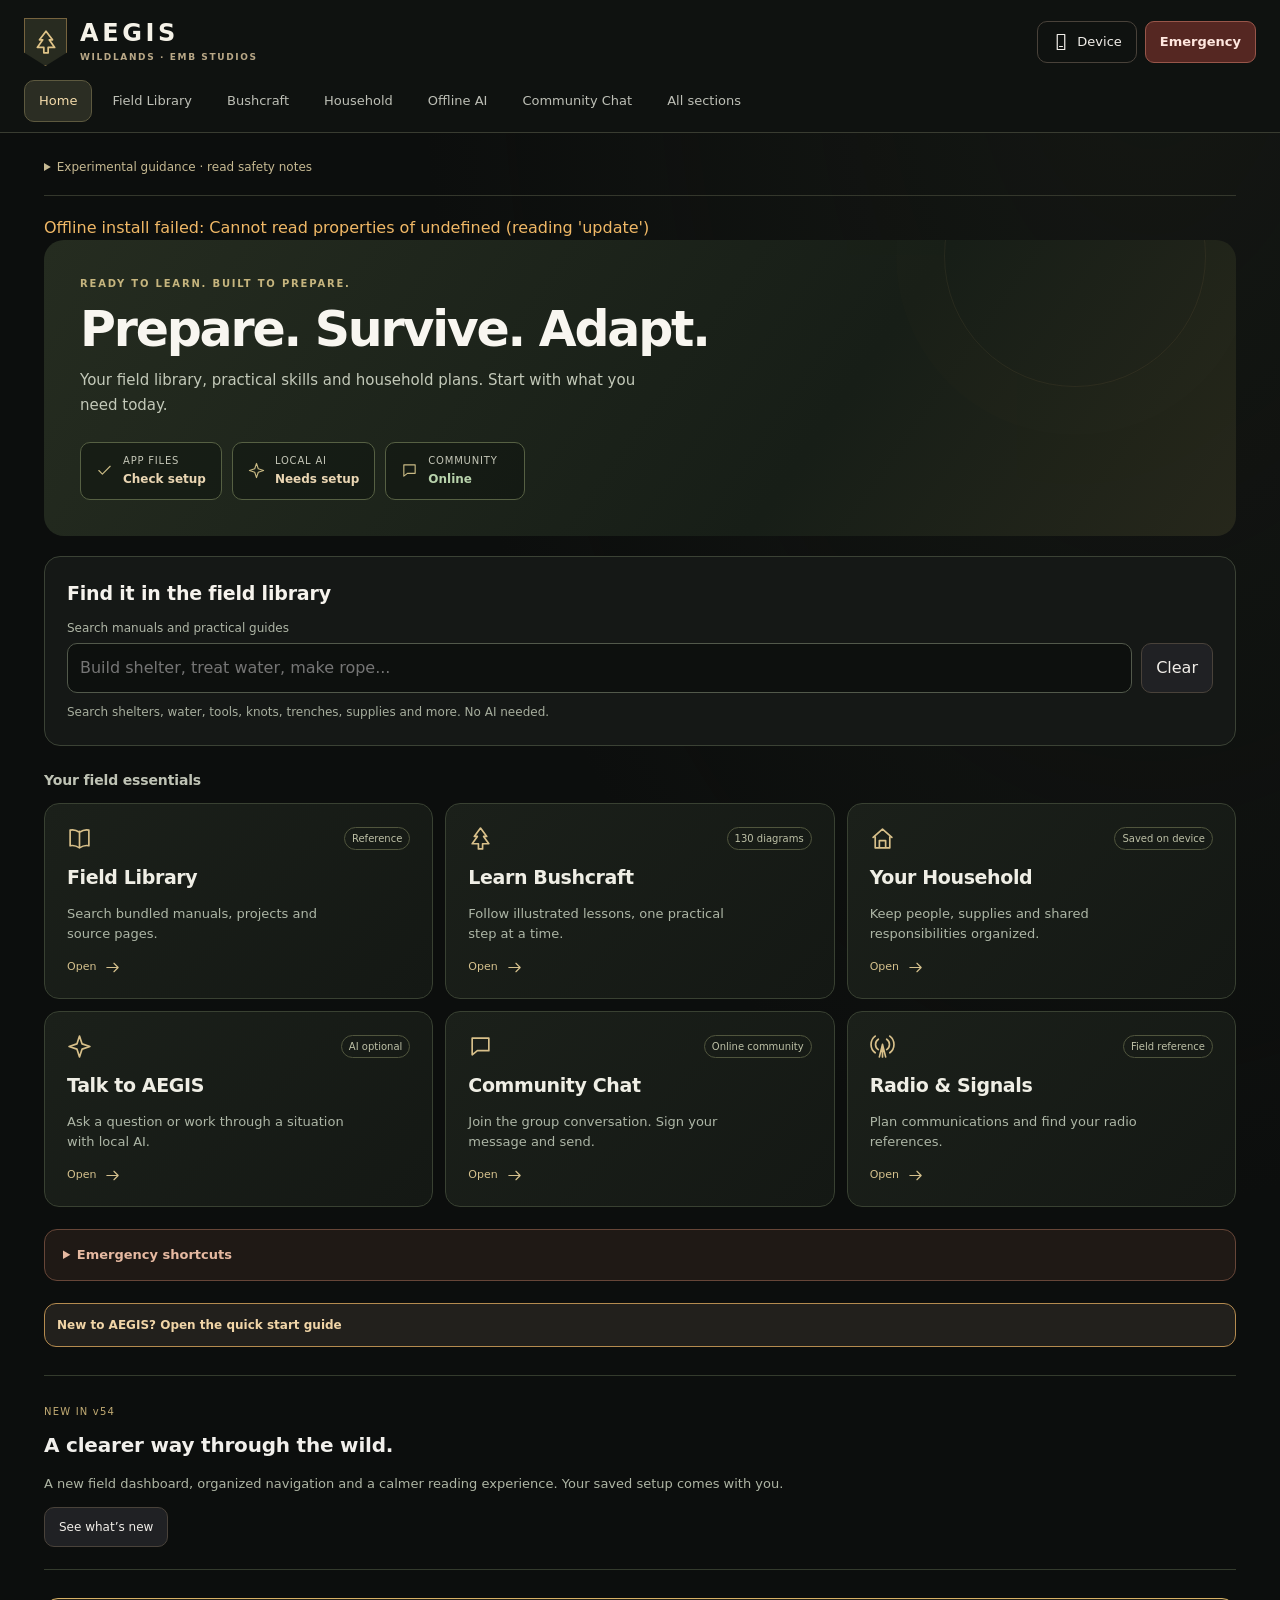
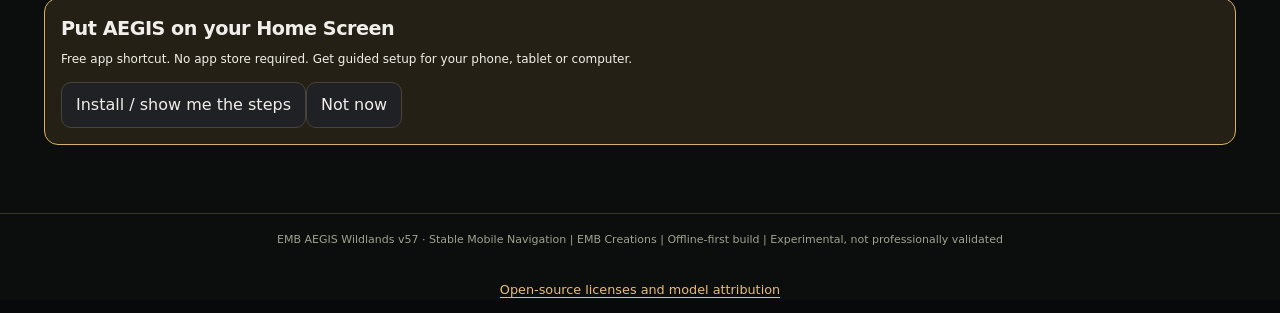
==== commit 609e02ae: "fix: stabilize mobile navigation compositing during scrolling (v57)" ====
--- a/index.html
+++ b/index.html
@@ -274,7 +274,7 @@
 <div class="panel"><h2>Backup and storage status</h2><div id="backupstatus" class="step" role="status"></div><button id="export">Export verified backup (JSON)</button><label for="import">Restore a backup (v4 or legacy v3 file)</label><input type="file" id="import" accept="application/json,.json"><button id="clear">Erase all data</button></div>
 <div class="panel"><h2>Imported documents (plain text, searched locally)</h2><label for="docfile">Import .txt/.md files (max 1 MB each, 25 documents)</label><input type="file" id="docfile" accept=".txt,.md,text/plain" multiple><ul id="doclist"></ul><label for="docq">Search documents</label><input id="docq"><button id="docsearchbtn">Search</button><div id="docres"></div></div></section>
 <aside id="aegis-urgent-banner" hidden role="alert" style="border:2px solid #d97706;border-radius:12px;padding:12px;margin:12px 0;background:#302012;color:#fff"></aside><section id="phase4" class="view" hidden><div id="p4-root"><section class="panel"><h2>Field Intelligence · Phase 4</h2><p>Offline-first deterministic planning. No AI model or internet required. Local data stays on this device unless you export it.</p><h3>Situation Advisor 2.0</h3><label for="p4-situation">Describe your situation and equipment</label><textarea id="p4-situation" rows="5" placeholder="We have a tarp, sleeping bag, blanket and knife. Four people, cold weather, power outage..."></textarea><button type="button" id="p4-analyze">Analyze situation</button><pre id="p4-analysis" style="white-space:pre-wrap;overflow-wrap:anywhere"></pre></section><section class="panel"><h3>Household resource calculator</h3><p>Conservative planning estimates, not guaranteed survival duration.</p><label for="p4-people">People</label><input id="p4-people" type="number" min="1" max="30" value="4"><label for="p4-days">Planning days</label><input id="p4-days" type="number" min="1" max="365" value="3"><pre id="p4-report" style="white-space:pre-wrap"></pre><h3>Inventory</h3><div id="p4-inventory"></div><label for="p4-item">Item</label><input id="p4-item" placeholder="e.g. Drinking water"><label for="p4-qty">Quantity</label><input id="p4-qty" type="number" min="0" step="any"><label for="p4-category">Category</label><select id="p4-category"><option value="water">Water (liters)</option><option value="food">Food (kcal)</option><option value="power">Power</option><option value="medical">Medical</option><option value="equipment">Equipment</option><option value="other">Other</option></select><label for="p4-unit">Unit (non-water/food)</label><input id="p4-unit" placeholder="units, cells, liters of fuel"><button id="p4-add" type="button">Add inventory item</button></section><section class="panel"><h3>Offline Mission Planner</h3><p>Use checklists, agree on a return/check-in time, and review hazards before departure.</p><label for="p4-mission-type">Mission</label><select id="p4-mission-type"><option>Water collection</option><option>Home power outage</option><option>Shelter inspection</option><option>Supply check</option></select><label for="p4-return">Return or check-in time</label><input id="p4-return" type="datetime-local"><button id="p4-mission-add" type="button">Create mission</button><div id="p4-missions"></div></section><section class="panel"><h3>Connected Field Guide Search</h3><p>Search registered offline procedures by title and tags. Open Field Guide for full procedures.</p><input id="p4-guide-search" placeholder="shelter, water, cordage, fishing..." aria-label="Search offline procedures"><div id="p4-guide-results"></div></section><section class="panel"><h3>Offline Data &amp; Reliability</h3><p>Export your plans before changing devices or clearing browser storage. Test airplane mode after the service worker finishes caching.</p><button id="p4-export" type="button">Export JSON backup</button><label for="p4-import">Import JSON backup</label><input id="p4-import" type="file" accept=".json,application/json"><button id="p4-reset" type="button">Reset Phase 4 data</button><p id="p4-status" role="status"></p></section></div></section><section id="aichat" class="view" hidden><div id="aegis-chat-root" class="panel"><h2>AEGIS · Offline AI Chat</h2><p>Talk directly to the language model running on your device. No account or internet required after installation. Answers may be incorrect; verify important survival and medical guidance against reliable references.</p><p id="aegis-chat-status" role="status" aria-live="polite">Checking local AI model…</p><div id="aegis-chat-thread" role="log" aria-live="polite" aria-label="Offline AI conversation" style="min-height:260px;max-height:60vh;overflow-y:auto;border:1px solid #4a4130;border-radius:10px;padding:12px;margin:12px 0"></div><label for="aegis-chat-input">Your message</label><textarea id="aegis-chat-input" rows="4" maxlength="2500" placeholder="Ask AEGIS anything, or describe your survival situation… (Enter to send, Shift+Enter for a new line)"></textarea><label for="aegis-chat-length">Response length</label><select id="aegis-chat-length"><option value="120" selected>Short · faster</option><option value="200">Normal</option><option value="300">Long · slower</option></select><div style="display:flex;gap:8px;flex-wrap:wrap;margin-top:12px"><button type="button" id="aegis-chat-send">Send to local AI</button><button type="button" id="aegis-chat-manual">Find in manual · no AI wait</button><button type="button" id="aegis-chat-check">Check model</button><button type="button" id="aegis-chat-export">Export conversation</button><button type="button" id="aegis-chat-clear">Clear conversation</button></div><p class="muted">Messages are stored locally on this device. Only recent messages are included in the model's short context. The model may be slow on older hardware and is not a substitute for verified emergency instructions.</p></div></section><section id="messages" class="view" hidden><section class="panel"><h2>Messages · AEGIS Broadcast</h2><p class="muted">Announcements from the AEGIS team. New messages appear here when you open the app online; saved messages remain available offline.</p><p id="aegis-unread-counter" aria-live="polite"></p><button id="aegis-alert-refresh" type="button">Check for messages</button> <button id="aegis-notify-optin" type="button">Enable background notifications</button><p id="aegis-notify-status" role="status" class="muted">Tap Enable background notifications on each installed device. Allow notifications when prompted. Requires internet; not an official emergency alert service.</p> <button id="aegis-alert-mark-read" type="button">Mark all read</button><p id="aegis-alert-status" role="status"></p><div id="aegis-alert-list"></div></section></section><section id="admin" class="view" hidden><section class="panel"><h2>AEGIS · Broadcast Administration</h2><p class="muted">Restricted publishing. A password must be verified by a server; no credentials are embedded in the public app.</p><div id="aegis-admin-root"></div></section></section><section id="updates" class="view" hidden><section class="panel" id="aegis-visitor-panel"><h2>AEGIS · Community traffic</h2><p>Privacy-conscious, approximate daily visitor counts. No tracking of chats or personal field plans.</p></section><div class="wild-hero"><div class="wild-kicker">AEGIS · RELEASES & COMMUNITY</div><h2>Updates & Alerts</h2><p>Release notes are bundled for offline reference. Community messages sync while connected and remain readable offline after a successful check.</p></div><section class="panel"><h2>Changelog · Release history</h2><div id="aegis-update-list"></div></section></section><section id="diag" class="view" hidden><div class="panel"><h2>Diagnostics</h2><button id="rundiag">Run diagnostics</button><div id="diagout"></div></div></section>
-<section id="community" class="view" hidden aria-label="Community Chat"></section></main><div id="printarea" hidden></div><footer>EMB AEGIS Wildlands v56 · Repair & Fortification | EMB Creations | Offline-first build | Experimental, not professionally validated</footer>
+<section id="community" class="view" hidden aria-label="Community Chat"></section></main><div id="printarea" hidden></div><footer>EMB AEGIS Wildlands v57 · Stable Mobile Navigation | EMB Creations | Offline-first build | Experimental, not professionally validated</footer>
 <script>globalThis.AEGIS=globalThis.AEGIS||{};AEGIS.fmData={"version":"fm-v1","items":[{"id":"inner_bark","name":"inner bark of linden/elm/hickory/white oak/mulberry/chestnut/cedar","kind":"material","aliases":["inner bark","tree bark","bark strips","basswood bark","linden bark","elm bark","hickory bark","cedar bark","mulberry bark"],"note":"Manual lists these tree species; AEGIS cannot identify trees from text. Confirm species locally."},{"id":"plant_fiber","name":"strong plant fibers (suitable after pull/twist/knot test)","kind":"material","aliases":["plant fibers","plant fibres","fibers","fibres","grass fiber","nettle","dogbane","yucca","reeds","coconut husk fiber","vines fibre"]},{"id":"parachute_line","name":"parachute suspension line","kind":"material","aliases":["parachute line","paracord","para cord","suspension line","parachute cord","paracord line"]},{"id":"shoelace","name":"shoelaces","kind":"material","aliases":["shoelace","shoelaces","laces","boot laces"]},{"id":"woven_fabric","name":"canvas / tarpaulin / cotton webbing (unravel-able)","kind":"material","aliases":["canvas","tarp","tarpaulin","cotton belt","web belt","webbing","cotton rope","burlap","sack cloth","cotton fabric","cotton cloth"]},{"id":"twine","name":"twine / string / rope","kind":"material","aliases":["twine","string","rope","cord","yarn","thread","fishing line","line"],"note":"Ready-made cordage; counts as cordage."},{"id":"tendons_dried","name":"dried tendons from large game (e.g. deer)","kind":"material","aliases":["tendon","tendons","sinew source","dried tendons"]},{"id":"animal_skin","name":"animal skin / hide","kind":"material","aliases":["hide","skin","animal skin","pelt","rawhide source","leather"]},{"id":"hardwood_piece","name":"hardwood (oak, birch, other nonresinous hardwood)","kind":"material","aliases":["hardwood","oak","birch","wood piece","piece of wood","branch","stick of hardwood","dowel","wooden dowel","small branch","twig"]},{"id":"bone_large","name":"large bone (e.g. leg bone of deer or similar)","kind":"material","aliases":["bone","bones","leg bone","deer bone","large bone","antler"]},{"id":"sharp_stone","name":"sharp-edged stone (chert/flint preferred)","kind":"material","aliases":["flint","chert","sharp stone","sharp-edged stone","knappable stone"]},{"id":"saplings_supple","name":"supple saplings","kind":"material","aliases":["sapling","saplings","green sticks","green poles","poles","young trees"]},{"id":"sticks","name":"straight sticks / small limbs","kind":"material","aliases":["sticks","limbs","branches","poles","bamboo","canes","branch"]},{"id":"vines","name":"vines / flexible lashing stems","kind":"material","aliases":["vine","vines","creeper","rattan","willow whips","flexible stems","withies","willow"]},{"id":"metal_piece","name":"small metal item (pin, needle, wire, small nail, any piece of metal)","kind":"material","aliases":["wire","nail","nails","pin","needle","safety pin","paperclip","paper clip","scrap metal","metal piece"]},{"id":"bait","name":"bait","kind":"material","aliases":["bait","worms","insects","bread","meat scraps","grubs"]},{"id":"square_cloth","name":"square-shaped cloth/poncho/blanket/canvas sheet","kind":"material","aliases":["poncho","blanket","tarp sheet","canvas sheet","sheet","towel","bedsheet","bed sheet","square cloth","plastic sheet"]},{"id":"hollow_wood","name":"hollowed piece of wood / bark / bamboo container (check bamboo)","kind":"material","aliases":["hollow log","bark container","wooden container","bamboo section","hollowed wood","wooden bowl blank","log"]},{"id":"safe_rocks","name":"hot-rock safe stones (NOT limestone or sandstone)","kind":"material","aliases":["granite","basalt","quartzite","identified safe rocks"],"note":"Rocks with air pockets (limestone, sandstone) may explode in fire."},{"id":"water","name":"water","kind":"material","aliases":["water","clean water","water supply"]},{"id":"fish_catch","name":"freshly caught fish","kind":"material","aliases":["fish","caught fish","trout","bass","catfish","a fish"]},{"id":"meat","name":"meat from legally harvested game","kind":"material","aliases":["meat","game meat","venison","jerky meat"]},{"id":"cordage","name":"cordage / lashing line","kind":"group","aliases":["cordage","lashing","lashing material"],"members":["twine","cordage_made","sinew_lashing","rawhide_strips"]},{"id":"hook_or_gorge","name":"fish hook, wooden hook or gorge","kind":"group","aliases":[],"members":["metal_hook","wooden_hook","gorge"]},{"id":"bait_any","name":"bait","kind":"group","aliases":[],"members":["bait"]},{"id":"cordage_made","name":"homemade cordage","kind":"product","aliases":["homemade cordage"]},{"id":"sinew_lashing","name":"sinew lashing strand","kind":"product","aliases":[]},{"id":"rawhide_strips","name":"rawhide strips","kind":"product","aliases":[]},{"id":"stone_knife","name":"stone knife / blade","kind":"product","aliases":["stone knife"]},{"id":"bone_point","name":"bone puncturing point (puncture use only)","kind":"product","aliases":[]},{"id":"wooden_hook","name":"wooden fish hook","kind":"product","aliases":[]},{"id":"metal_hook","name":"fish hook (store-bought or improvised metal)","kind":"product","aliases":["fish hook","fishhook","fish hooks","hook","hooks","fishing hook","improvised hook"],"note":"Not in the manual as a numbered procedure; manual only says hooks can be made from pins, needles, wire, small nails or any metal."},{"id":"gorge","name":"fishing gorge","kind":"product","aliases":[]},{"id":"handline","name":"handline fishing rig","kind":"product","aliases":["hand line","fishing line rig"]},{"id":"stakeout_rig","name":"stakeout fishing rig","kind":"product","aliases":[]},{"id":"fish_trap","name":"funnel fish basket trap","kind":"product","aliases":[]},{"id":"gill_net","name":"hand-tied gill net","kind":"product","aliases":[]},{"id":"horseshoe_pack","name":"horseshoe pack","kind":"product","aliases":["bedroll pack","bundle pack"]},{"id":"square_pack_frame","name":"square pack frame","kind":"product","aliases":[]},{"id":"wooden_bowl","name":"hot-rock wooden bowl","kind":"product","aliases":[]},{"id":"carved_utensils","name":"carved wooden utensils","kind":"product","aliases":[]},{"id":"dried_meat_strips","name":"air-dried meat strips","kind":"product","aliases":[]},{"id":"knife","name":"knife (any cutting tool)","kind":"tool","aliases":["knife","blade","razor","machete","pocket knife","multitool","multi-tool","scissors","hatchet","axe"]},{"id":"chipping_tool","name":"chipping tool (light blunt tool of wood, bone or metal)","kind":"tool","aliases":["hammerstone","chipping tool","antler hammer"]},{"id":"flaking_tool","name":"flaking tool (pointed bone, antler tine or soft iron)","kind":"tool","aliases":["antler tine","flaking tool","pressure flaker","antler"]},{"id":"rough_stone","name":"rough-surfaced stone (abrasive)","kind":"tool","aliases":["rough stone","sandstone","whetstone","file","abrasive"]},{"id":"hammer_rock","name":"hammer rock / heavy object","kind":"tool","aliases":["hammer","hammer rock","heavy rock","mallet","rock","rocks","stone","stones","large rock"]},{"id":"fire","name":"fire","kind":"tool","aliases":["fire","campfire","fire pit","flame"]},{"id":"drying_frame","name":"framework/rack (sticks lashed)","kind":"tool","aliases":["rack","drying rack","frame"]}],"recipes":[{"id":"cordage_bark","title":"Cordage from inner bark or strong plant fibers","category":"Cordage & lashing","status":"SOURCED_UNTESTED","produces":["cordage_made"],"materials":[{"anyOf":["inner_bark","plant_fiber"],"qty":null,"note":"Amount depends on length needed; manual gives no yields."}],"tools":[],"optional_tools":["knife"],"skills":["basic hand skills"],"source":{"doc":"US Army FM 21-76 Survival (June 1992), Headquarters Department of the Army","url":"https://cdn.homesteadingforum.org/attach/97/97028-34711-Army-survival-field-manual.pdf","retrieved":"2026-10-30","license":"US Government publication marked 'Approved for public release; distribution is unlimited' (steps paraphrased, not bulk-copied)","section":"Ch.12 Lashing and Cordage: Natural Cordage Selection; Lashing Material (inner bark)"},"steps":[{"text":"Test the raw material first: pull a length to test strength.","check":"It should not snap."},{"text":"Twist a length between your fingers and roll the fibers together.","check":"It should hold together without snapping apart."},{"text":"Tie an overhand knot in the fibers and tighten gently.","check":"If the knot breaks, the material is not usable."},{"text":"Shred the plant fibers (inner bark of the species listed) and braid several strands together to make cord; braiding several strands makes it stronger.","check":"Cord should feel even and firm."},{"text":"Test the finished cord for strength before trusting it for your purpose (see Troubleshooting)."}],"hazards":["Cutting tools can slip; cut away from the body."],"troubleshooting":[{"problem":"Cord snaps in the test","fix":"Add more strands and braid them together (the manual says braiding several strands makes it stronger), or choose a different fiber."}],"maintenance":["Re-test cord that has been wet, dried out, or stressed before reuse (AEGIS addition; not in manual)."],"gaps":["No breaking-strength figures, strand counts or lengths are given in the source.","Tree species cannot be identified by AEGIS from text; local confirmation needed."]},{"id":"cordage_unravel","title":"Cordage / fishing line by unraveling salvaged fabric or line","category":"Cordage & lashing","status":"SOURCED_UNTESTED","produces":["cordage_made"],"materials":[{"anyOf":["woven_fabric","parachute_line","shoelace"],"qty":null}],"tools":[],"optional_tools":["knife"],"skills":["basic hand skills"],"source":{"doc":"US Army FM 21-76 Survival (June 1992), Headquarters Department of the Army","url":"https://cdn.homesteadingforum.org/attach/97/97028-34711-Army-survival-field-manual.pdf","retrieved":"2026-10-30","license":"US Government publication marked 'Approved for public release; distribution is unlimited' (steps paraphrased, not bulk-copied)","section":"Ch.12 Lashing and Cordage (unraveling a cotton web belt); Fishing aids (unravel tarpaulin/canvas threads, shoelaces, parachute line)"},"steps":[{"text":"Unravel the web belt, tarpaulin or canvas into its threads (shoelaces and parachute suspension line also work well as-is).","check":"Threads should come out in usable lengths."},{"text":"For fishing line, tie unraveled threads together in short lengths, in groups of three or more threads.","check":"Knots should sit snug and not slip."},{"text":"Test the finished line by pulling before use."}],"hazards":[],"troubleshooting":[{"problem":"Line parts at knots","fix":"Re-tie with more threads per group (the manual specifies groups of three or more)."}],"maintenance":["Check knots before each use."],"gaps":["No strength values in the source."]},{"id":"sinew_lashing","title":"Sinew lashing from dried tendons","category":"Cordage & lashing","status":"SOURCED_UNTESTED","produces":["sinew_lashing"],"materials":[{"item":"tendons_dried","qty":null}],"tools":[],"optional_tools":["hammer_rock"],"skills":["handling harvested game"],"prerequisites_note":"Requires legally harvested large game and hygienic handling; see Fishing & Food Procurement and the regulations note.","source":{"doc":"US Army FM 21-76 Survival (June 1992), Headquarters Department of the Army","url":"https://cdn.homesteadingforum.org/attach/97/97028-34711-Army-survival-field-manual.pdf","retrieved":"2026-10-30","license":"US Government publication marked 'Approved for public release; distribution is unlimited' (steps paraphrased, not bulk-copied)","section":"Ch.12 Lashing Material (sinew)"},"steps":[{"text":"Remove tendons from large game such as deer and dry them completely."},{"text":"Smash the dried tendons so they separate into fibers."},{"text":"Moisten the fibers and twist them into a continuous strand; braid strands for stronger lashing."},{"text":"For small lashings no knot is needed: moistened sinew is sticky and hardens when dry."}],"hazards":["Raw animal tissue can carry disease and parasites; wash hands and tools (AEGIS addition, review needed)."],"troubleshooting":[],"maintenance":["Keep dry; sinew softens when wet (AEGIS inference, not in source)."],"gaps":["Drying time not specified in source."]},{"id":"rawhide_strips","title":"Rawhide strips for large lashing jobs","category":"Cordage & lashing","status":"SOURCED_UNTESTED","produces":["rawhide_strips"],"materials":[{"item":"animal_skin","qty":null}],"tools":[{"anyOf":["knife"]}],"skills":["skinning"],"source":{"doc":"US Army FM 21-76 Survival (June 1992), Headquarters Department of the Army","url":"https://cdn.homesteadingforum.org/attach/97/97028-34711-Army-survival-field-manual.pdf","retrieved":"2026-10-30","license":"US Government publication marked 'Approved for public release; distribution is unlimited' (steps paraphrased, not bulk-copied)","section":"Ch.12 Lashing Material (rawhide); Clothing and Insulation (animal skins)"},"steps":[{"text":"Remove excess fat and any meat from the skin; do not use skins from infected or diseased animals if at all possible.","check":"Skin clean of fat and meat."},{"text":"Use water to clean the skin thoroughly; if no water, at least shake it out thoroughly (animals carry ticks, lice, fleas)."},{"text":"Dry the skin completely. It need not be stretched if no folds trap moisture; hair need not be removed."},{"text":"Cut the dry skin into strips about 6 mm wide, starting at the center and making one continuous circular cut outward.","check":"Strips about 6 mm wide."},{"text":"Soak strips 2 to 4 hours or until soft; use wet, stretching as much as possible while applying. It becomes strong and durable as it dries."}],"hazards":["Pests and disease from raw hides.","Knife cuts."],"troubleshooting":[{"problem":"Lashing loosens after drying","fix":"Apply wet and stretched as the manual directs; re-wet and re-tighten."}],"maintenance":["Keep dry; re-wet to adjust."],"gaps":[]},{"id":"stone_knife","title":"Stone knife (chipped blade with hilt)","category":"Stone, bone & edged tools","status":"SOURCED_UNTESTED","produces":["stone_knife"],"materials":[{"item":"sharp_stone","qty":1},{"anyOf":["hardwood_piece"],"qty":1,"note":"Hilt: manual says 'some type of hilt'; hardwood is the AEGIS example."},{"item":"cordage","qty":null,"note":"to lash the blade to the hilt"}],"tools":[{"anyOf":["chipping_tool","hardwood_piece","bone_large","metal_piece"],"label":"chipping tool (light, blunt: wood, bone or metal)"},{"anyOf":["flaking_tool","bone_large","metal_piece"],"label":"flaking tool (pointed: bone, antler tine or soft iron)"}],"skills":["flintknapping (basic)"],"source":{"doc":"US Army FM 21-76 Survival (June 1992), Headquarters Department of the Army","url":"https://cdn.homesteadingforum.org/attach/97/97028-34711-Army-survival-field-manual.pdf","retrieved":"2026-10-30","license":"US Government publication marked 'Approved for public release; distribution is unlimited' (steps paraphrased, not bulk-copied)","section":"Ch.12 Edged Weapons: Knives: Stone"},"steps":[{"text":"Rough out the desired shape on the sharp-edged stone with the chipping tool; keep the blade fairly thin."},{"text":"Press the flaking tool against the edge; this removes flakes from the opposite side, leaving a very sharp edge. Work along the whole edge you need."},{"text":"Lash the blade to a hilt.","check":"Blade should not twist or slide in the lashing."}],"hazards":["Chipped stone has razor edges and flakes can fly: protect eyes and hands (AEGIS addition; the source does not state this).","Keep bystanders and children clear while knapping (AEGIS addition)."],"troubleshooting":[{"problem":"Edge will not hold","fix":"The manual notes stone is excellent for puncturing and good for chopping but will not hold a fine edge; chert or flint can have very fine edges."}],"maintenance":["Re-flake the edge with the flaking tool when dull (source: use the flaking tool along the edge you need to sharpen)."],"gaps":["No stone-selection test, strike angles, or hilt-lashing geometry in the source.","Manual categorizes this under weapons; AEGIS presents it only as a cutting/puncturing tool."]},{"id":"bone_point","title":"Bone puncturing point (puncture only)","category":"Stone, bone & edged tools","status":"SOURCED_UNTESTED","produces":["bone_point"],"materials":[{"item":"bone_large","qty":1},{"anyOf":["hardwood_piece"],"qty":1,"note":"handle if splinter is too small"},{"item":"cordage","qty":null}],"tools":[{"item":"hammer_rock"},{"item":"rough_stone"}],"skills":["basic"],"source":{"doc":"US Army FM 21-76 Survival (June 1992), Headquarters Department of the Army","url":"https://cdn.homesteadingforum.org/attach/97/97028-34711-Army-survival-field-manual.pdf","retrieved":"2026-10-30","license":"US Government publication marked 'Approved for public release; distribution is unlimited' (steps paraphrased, not bulk-copied)","section":"Ch.12 Edged Weapons: Knives: Bone"},"steps":[{"text":"Choose a large bone (e.g. deer leg bone is best)."},{"text":"Lay it on a hard object and shatter it by hitting with a heavy object such as a rock."},{"text":"Select a suitable pointed splinter; shape and sharpen it by rubbing on a rough-surfaced rock."},{"text":"If the piece is too small to hold, lash it securely to a hardwood handle.","check":"Splinter should be firm in the handle."}],"hazards":["Flying bone splinters when shattering: protect eyes (AEGIS addition).","Source: use only to puncture; it will not hold an edge and may flake or break if used otherwise."],"troubleshooting":[],"maintenance":["Re-sharpen on rough stone."],"gaps":[]},{"id":"wooden_hook","title":"Wooden fish hook","category":"Fishing & food procurement","status":"SOURCED_UNTESTED","produces":["wooden_hook"],"materials":[{"item":"hardwood_piece","qty":1,"note":"shank about 2.5 cm long and about 6 mm in diameter"},{"anyOf":["bone_point","metal_piece"],"qty":1,"note":"the point: bone, wire or nail"},{"item":"cordage","qty":null}],"tools":[{"item":"knife"}],"skills":["basic carving"],"source":{"doc":"US Army FM 21-76 Survival (June 1992), Headquarters Department of the Army","url":"https://cdn.homesteadingforum.org/attach/97/97028-34711-Army-survival-field-manual.pdf","retrieved":"2026-10-30","license":"US Government publication marked 'Approved for public release; distribution is unlimited' (steps paraphrased, not bulk-copied)","section":"Ch.8 Fishing Devices: Improvised Fishhooks"},"steps":[{"text":"Cut a piece of hardwood about 2.5 cm long and about 6 mm in diameter for the shank.","check":"Shank ~2.5 cm x 6 mm."},{"text":"Cut a notch in one end to hold the point."},{"text":"Place the point (bone piece, wire or nail) in the notch."},{"text":"Hold the point in the notch and tie securely so it cannot move out of position.","check":"Point must not shift when tugged."}],"hazards":["Hooks cause puncture injuries; handle by the shank and cover points when not in use (AEGIS addition).","Cutting tool slips."],"troubleshooting":[{"problem":"Point moves in the notch","fix":"Retie more securely; the manual requires the point not move out of position."},{"problem":"Hook too large for the fish","fix":"Manual: for smaller hooks use smaller material."}],"maintenance":["Replace frayed tie."],"gaps":["No hook geometry beyond shank size."]},{"id":"gorge","title":"Fishing gorge","category":"Fishing & food procurement","status":"SOURCED_UNTESTED","produces":["gorge"],"materials":[{"anyOf":["hardwood_piece","bone_large","metal_piece"],"qty":1,"note":"small shaft of wood, bone, metal or other material"},{"item":"cordage","qty":null}],"tools":[{"anyOf":["knife","rough_stone"],"label":"something to sharpen both ends and cut the notch"}],"skills":["basic carving"],"source":{"doc":"US Army FM 21-76 Survival (June 1992), Headquarters Department of the Army","url":"https://cdn.homesteadingforum.org/attach/97/97028-34711-Army-survival-field-manual.pdf","retrieved":"2026-10-30","license":"US Government publication marked 'Approved for public release; distribution is unlimited' (steps paraphrased, not bulk-copied)","section":"Ch.8 Fishing Devices: Improvised Fishhooks (gorge)"},"steps":[{"text":"Make a small shaft of wood, bone, metal or similar material, sharp on both ends and notched in the middle.","check":"Sharp on BOTH ends; notch in the middle."},{"text":"Tie cordage in the notch."},{"text":"Bait it by placing the bait on the gorge lengthwise; the fish swallows bait and gorge together."}],"hazards":["Both ends are sharp: puncture risk (AEGIS addition).","Fish that swallow a gorge cannot be released unharmed (AEGIS inference)."],"troubleshooting":[],"maintenance":[],"gaps":["No dimensions in source."]},{"id":"handline","title":"Basic handline (line + hook or gorge + bait)","category":"Fishing & food procurement","status":"REVIEW_NEEDED","produces":["handline"],"materials":[{"item":"cordage","qty":null,"note":"fishing line"},{"item":"hook_or_gorge","qty":1},{"item":"bait_any","qty":null}],"tools":[],"skills":["basic"],"source":{"doc":"US Army FM 21-76 Survival (June 1992), Headquarters Department of the Army","url":"https://cdn.homesteadingforum.org/attach/97/97028-34711-Army-survival-field-manual.pdf","retrieved":"2026-10-30","license":"US Government publication marked 'Approved for public release; distribution is unlimited' (steps paraphrased, not bulk-copied)","section":"Assembled from Ch.8 fishing devices and Ch.12 fishing aids; the manual describes the components but not a numbered 'handline' procedure"},"steps":[{"text":"Prepare line (see cordage recipes; unraveled threads in groups of three or more are the manual's fishing-line example)."},{"text":"Tie the line to the hook (to the notch of a gorge) securely.","check":"Knot must not slip."},{"text":"Bait the hook or gorge and lower it where fish gather; hold the line."}],"hazards":["Hook puncture injuries."],"troubleshooting":[{"problem":"Lose hooks to snags","fix":"Make spare hooks/gorges before fishing (AEGIS suggestion)."}],"maintenance":[],"gaps":["Floats and weights are NOT in the source: not implemented.","Local fishing regulations (licence, methods, seasons) must be checked; AEGIS has no jurisdiction data."]},{"id":"stakeout","title":"Stakeout fishing rig","category":"Fishing & food procurement","status":"SOURCED_UNTESTED","produces":["stakeout_rig"],"materials":[{"item":"saplings_supple","qty":2},{"item":"cordage","qty":null,"note":"one long cord plus two short cords"},{"item":"hook_or_gorge","qty":2},{"item":"bait_any","qty":null}],"tools":[],"skills":["basic"],"source":{"doc":"US Army FM 21-76 Survival (June 1992), Headquarters Department of the Army","url":"https://cdn.homesteadingforum.org/attach/97/97028-34711-Army-survival-field-manual.pdf","retrieved":"2026-10-30","license":"US Government publication marked 'Approved for public release; distribution is unlimited' (steps paraphrased, not bulk-copied)","section":"Ch.8 Fishing Devices: Stakeout"},"steps":[{"text":"Drive two supple saplings into the bottom of the lake, pond or stream so their tops are just below the surface.","check":"Tops just below water surface."},{"text":"Tie a cord between them, slightly below the surface."},{"text":"Tie two short cords with hooks or gorges to that cord; make sure they cannot wrap around the poles or each other, and cannot slip along the long cord.","check":"Cords hang free and fixed."},{"text":"Bait the hooks or gorges."}],"hazards":["Wading in water: cold, current and depth risks (AEGIS addition)."],"troubleshooting":[{"problem":"Short cords tangle","fix":"Per source they must not wrap around poles or each other; shorten or space them."}],"maintenance":["Check unattended lines regularly (AEGIS addition)."],"gaps":["Regulations on set lines vary widely and are not covered."]},{"id":"fish_trap","title":"Funnel fish basket trap","category":"Fishing & food procurement","status":"SOURCED_UNTESTED","produces":["fish_trap"],"materials":[{"item":"sticks","qty":null},{"anyOf":["vines","cordage"],"qty":null}],"tools":[],"skills":["basic lashing"],"source":{"doc":"US Army FM 21-76 Survival (June 1992), Headquarters Department of the Army","url":"https://cdn.homesteadingforum.org/attach/97/97028-34711-Army-survival-field-manual.pdf","retrieved":"2026-10-30","license":"US Government publication marked 'Approved for public release; distribution is unlimited' (steps paraphrased, not bulk-copied)","section":"Ch.8 Fishing Devices: Fish Traps"},"steps":[{"text":"Lash several sticks together with vines into a funnel shape."},{"text":"Close the top, leaving a hole large enough for a fish to swim through."}],"hazards":["Fish traps are restricted or illegal in many places; check local rules before use (AEGIS addition, not verified for any jurisdiction)."],"troubleshooting":[],"maintenance":[],"gaps":["Source gives no dimensions, stick counts or placement guidance for this basket; the manual's tidal-flat and rock-pool traps are not implemented."]},{"id":"gill_net","title":"Hand-tied gill net from suspension line","category":"Fishing & food procurement","status":"REVIEW_NEEDED","produces":["gill_net"],"materials":[{"item":"parachute_line","qty":null,"note":"core lines removed from the sheath"}],"tools":[],"skills":["knot tying (overhand, prusik/girth hitch)"],"source":{"doc":"US Army FM 21-76 Survival (June 1992), Headquarters Department of the Army","url":"https://cdn.homesteadingforum.org/attach/97/97028-34711-Army-survival-field-manual.pdf","retrieved":"2026-10-30","license":"US Government publication marked 'Approved for public release; distribution is unlimited' (steps paraphrased, not bulk-copied)","section":"Ch.8 Fishing Devices: Gill Net"},"steps":[{"text":"Remove the core lines from the suspension line; tie the sheath ('easing') between two trees."},{"text":"Attach several core lines to it, doubled over, with prusik knots or girth hitches. Line count and spacing set net length and mesh size."},{"text":"Row 1: tie core lines 2+3, 4+5, 6+7... with overhand knots, leaving one line hanging at each end."},{"text":"Row 2: tie 1+2, 3+4... Use a guideline tied to the trees, moved down each row, to keep rows even and mesh size regular."},{"text":"Continue rows to the desired width; thread a suspension-line easing along the bottom to strengthen it."}],"hazards":["Nets are illegal or tightly regulated in many jurisdictions (AEGIS addition, unverified)."],"troubleshooting":[],"maintenance":[],"gaps":["Figures showing deployment are not reproduced; mesh sizes not given."]},{"id":"fish_prep","title":"Fish handling and preparation","category":"Food handling","status":"REVIEW_NEEDED","produces":[],"materials":[{"item":"fish_catch","qty":null}],"tools":[{"item":"knife"},{"item":"fire"}],"skills":["basic"],"source":{"doc":"US Army FM 21-76 Survival (June 1992), Headquarters Department of the Army","url":"https://cdn.homesteadingforum.org/attach/97/97028-34711-Army-survival-field-manual.pdf","retrieved":"2026-10-30","license":"US Government publication marked 'Approved for public release; distribution is unlimited' (steps paraphrased, not bulk-copied)","section":"Ch.8 Preparation of Fish and Game for Cooking and Storage: Fish"},"steps":[{"text":"Do not eat fish that appears spoiled; cooking does not make spoiled fish edible. Spoilage signs: sunken eyes, peculiar odor, suspicious color (gills red to pink), dents that stay after pressing, slimy body.","check":"Reject if any sign is present."},{"text":"Prepare fish as soon as possible after catching, especially on hot days."},{"text":"Cut out the gills and large blood vessels near the spine. Gut fish longer than 10 cm. Scale or skin it."},{"text":"Cook it: impaled on a stick over open fire, or boiled with skin on (keeps juices as broth). The source says fish is done when meat flakes off.","check":"Cook thoroughly; discard if doubtful."}],"hazards":["Spoiled fish can cause illness within 1-6 hours per source.","Source advises inducing vomiting: AEGIS DOES NOT adopt that; contact poison control/emergency services instead (see Poison exposure protocol).","Modern safe internal cooking temperatures were not checked here."],"troubleshooting":[],"maintenance":[],"gaps":["Safe cooking temperature and storage times not verified against current food-safety authority."]},{"id":"horseshoe_pack","title":"Horseshoe pack (carrying bundle)","category":"Carrying & storage","status":"SOURCED_UNTESTED","produces":["horseshoe_pack"],"materials":[{"item":"square_cloth","qty":1},{"item":"cordage","qty":null}],"tools":[],"skills":["basic"],"source":{"doc":"US Army FM 21-76 Survival (June 1992), Headquarters Department of the Army","url":"https://cdn.homesteadingforum.org/attach/97/97028-34711-Army-survival-field-manual.pdf","retrieved":"2026-10-30","license":"US Government publication marked 'Approved for public release; distribution is unlimited' (steps paraphrased, not bulk-copied)","section":"Ch.12 Rucksack Construction: Horseshoe Pack"},"steps":[{"text":"Lay square-shaped material (poncho, blanket, canvas) flat."},{"text":"Lay items along one edge; pad the hard items."},{"text":"Roll the material with the items toward the opposite edge and tie both ends securely; add extra ties along the bundle."},{"text":"Drape over one shoulder with a line connecting the two ends.","check":"Bundle should not unroll when lifted."}],"hazards":["Heavy or sharp items: pad them to avoid injury and damage."],"troubleshooting":[{"problem":"Bundle sags","fix":"Add extra ties along its length (source)."}],"maintenance":["Re-tie after wetting."],"gaps":[]},{"id":"square_pack","title":"Square pack frame","category":"Carrying & storage","status":"SOURCED_UNTESTED","produces":["square_pack_frame"],"materials":[{"item":"sticks","qty":null,"note":"bamboo, limbs or sticks"},{"item":"cordage","qty":null}],"tools":[],"skills":["lashing"],"source":{"doc":"US Army FM 21-76 Survival (June 1992), Headquarters Department of the Army","url":"https://cdn.homesteadingforum.org/attach/97/97028-34711-Army-survival-field-manual.pdf","retrieved":"2026-10-30","license":"US Government publication marked 'Approved for public release; distribution is unlimited' (steps paraphrased, not bulk-copied)","section":"Ch.12 Rucksack Construction: Square Pack (excerpt available to AEGIS covers frame only)"},"steps":[{"text":"Make cordage first if none is available."},{"text":"Build a square frame from bamboo, limbs or sticks; size varies by person and load."}],"hazards":["Load limits unknown: test with light weight first (AEGIS addition)."],"troubleshooting":[],"maintenance":[],"gaps":["The remaining construction steps (fastening the load, straps) were not captured: this recipe is INCOMPLETE."]},{"id":"wooden_bowl","title":"Wooden bowl or bark container for hot-rock cooking","category":"Containers & cooking","status":"SOURCED_UNTESTED","produces":["wooden_bowl"],"materials":[{"item":"hollow_wood","qty":1},{"item":"safe_rocks","qty":null},{"item":"water","qty":null}],"tools":[{"item":"fire"}],"skills":["fire safety"],"source":{"doc":"US Army FM 21-76 Survival (June 1992), Headquarters Department of the Army","url":"https://cdn.homesteadingforum.org/attach/97/97028-34711-Army-survival-field-manual.pdf","retrieved":"2026-10-30","license":"US Government publication marked 'Approved for public release; distribution is unlimited' (steps paraphrased, not bulk-copied)","section":"Ch.12 Cooking and Eating Utensils: Bowls, Pots"},"steps":[{"text":"Use a hollowed piece of wood that holds the food and enough water to cook it."},{"text":"Heat rocks in the fire; add hot rocks to the water and food; remove rocks as they cool and add hot ones until cooked."},{"text":"Bark or leaf containers can be used but burn above the waterline unless kept moist or the fire is kept low."}],"hazards":["DO NOT use rocks with air pockets such as limestone and sandstone: they may explode when heated (source CAUTION).","A sealed bamboo section will explode if heated because of trapped air and water (source CAUTION): open both ends/cut between joints properly.","Hot rocks cause burns: use tongs/sticks (AEGIS addition).","Unknown rock type: do not assume a rock is safe; if unsure, do not heat it (AEGIS addition consistent with the source caution)."],"troubleshooting":[],"maintenance":[],"gaps":["Potability of water used for cooking is not addressed: use treated water."]},{"id":"carved_utensils","title":"Carved wooden forks, knives and spoons","category":"Containers & cooking","status":"SOURCED_UNTESTED","produces":["carved_utensils"],"materials":[{"item":"hardwood_piece","qty":1,"note":"nonresinous: oak, birch, other hardwood"}],"tools":[{"item":"knife"}],"skills":["basic carving"],"source":{"doc":"US Army FM 21-76 Survival (June 1992), Headquarters Department of the Army","url":"https://cdn.homesteadingforum.org/attach/97/97028-34711-Army-survival-field-manual.pdf","retrieved":"2026-10-30","license":"US Government publication marked 'Approved for public release; distribution is unlimited' (steps paraphrased, not bulk-copied)","section":"Ch.12 Cooking and Eating Utensils: Forks, Knives, Spoons"},"steps":[{"text":"Carve from nonresinous woods (oak, birch, other hardwood) to avoid resin aftertaste and tainting food."},{"text":"Do not use trees that secrete a syrup or resinlike liquid on the bark or when cut.","check":"No sticky sap."}],"hazards":["Carving cuts: cut away from the body.","Do not use wood from unknown/toxic species for food contact: AEGIS cannot identify species from text (AEGIS addition)."],"troubleshooting":[],"maintenance":[],"gaps":["No carving technique details."]},{"id":"dry_meat","title":"Air-dried meat strips (REVIEW REQUIRED)","category":"Food handling","status":"REVIEW_NEEDED","produces":["dried_meat_strips"],"materials":[{"item":"meat","qty":null}],"tools":[{"item":"knife"},{"item":"drying_frame"}],"skills":["food safety"],"source":{"doc":"US Army FM 21-76 Survival (June 1992), Headquarters Department of the Army","url":"https://cdn.homesteadingforum.org/attach/97/97028-34711-Army-survival-field-manual.pdf","retrieved":"2026-10-30","license":"US Government publication marked 'Approved for public release; distribution is unlimited' (steps paraphrased, not bulk-copied)","section":"Ch.8 Drying Meat"},"steps":[{"text":"Cut meat into strips about 6 mm thick, with the grain."},{"text":"Hang strips on a rack in a sunny, well-ventilated place, out of reach of animals and covered against blowflies."},{"text":"Dry thoroughly before eating; properly dried meat is dry and crisp and not cool to the touch."}],"hazards":["SAFETY FLAG: this 1992 procedure has NOT been checked against current food-safety guidance (e.g. USDA). Drying alone may not make meat safe; do not rely on it in warm, humid conditions.","Shelf-life claims in the source are intentionally NOT reproduced."],"troubleshooting":[],"maintenance":[],"gaps":["Verify against current USDA/extension guidance before treating as proven."]},{"id":"stub_basket_weaving","title":"Woven foraging baskets / collection bags","category":"Foraging equipment","status":"NOT_IMPLEMENTED","produces":[],"materials":[],"tools":[],"skills":[],"source":null,"steps":[],"hazards":[],"troubleshooting":[],"maintenance":[],"gaps":["No sourced procedure obtained yet. Next: obtain an open-licensed basketry source (e.g. extension service or public-domain manual) and encode measurements."]},{"id":"stub_carrying_frame","title":"Frame carrier (beyond the square-pack frame)","category":"Foraging equipment","status":"NOT_IMPLEMENTED","produces":[],"materials":[],"tools":[],"skills":[],"source":null,"steps":[],"hazards":[],"troubleshooting":[],"maintenance":[],"gaps":["Only a partial frame description exists; need full public-domain text."]},{"id":"stub_digging_stick","title":"Digging stick","category":"Primitive tools","status":"NOT_IMPLEMENTED","produces":[],"materials":[],"tools":[],"skills":[],"source":null,"steps":[],"hazards":[],"troubleshooting":[],"maintenance":[],"gaps":["Not described in the source available to AEGIS; no procedure."]},{"id":"stub_wedge_mallet","title":"Wooden wedges and mallets","category":"Primitive tools","status":"NOT_IMPLEMENTED","produces":[],"materials":[],"tools":[],"skills":[],"source":null,"steps":[],"hazards":[],"troubleshooting":[],"maintenance":[],"gaps":["Not described in the source available to AEGIS; no procedure."]},{"id":"stub_float_weight","title":"Floats and weights for handlines","category":"Fishing & food procurement","status":"NOT_IMPLEMENTED","produces":[],"materials":[],"tools":[],"skills":[],"source":null,"steps":[],"hazards":[],"troubleshooting":[],"maintenance":[],"gaps":["Not in source; no procedure."]},{"id":"stub_plant_drying_rack","title":"Plant/food drying racks and food-storage systems","category":"Food handling","status":"NOT_IMPLEMENTED","produces":[],"materials":[],"tools":[],"skills":[],"source":null,"steps":[],"hazards":[],"troubleshooting":[],"maintenance":[],"gaps":["Only meat drying is in the source and it is flagged for modern food-safety review."]},{"id":"stub_clay_pot","title":"Fired clay containers","category":"Containers & cooking","status":"NOT_IMPLEMENTED","produces":[],"materials":[],"tools":[],"skills":[],"source":null,"steps":[],"hazards":[],"troubleshooting":[],"maintenance":[],"gaps":["Not in source; no procedure."]},{"id":"stub_traps_weapons","title":"Hunting weapons, snares and deadfall/kill traps","category":"Food procurement (policy)","status":"NOT_IMPLEMENTED","produces":[],"materials":[],"tools":[],"skills":[],"source":null,"steps":[],"hazards":[],"troubleshooting":[],"maintenance":[],"gaps":["DELIBERATELY NOT IMPLEMENTED: construction details add injury and misuse risk and conflict with AEGIS's no-weapon/no-booby-trap policy; only education on limits, risks and regulations is provided (see manual entries)."]}],"edu":[{"id":"edu_tracking","title":"Reading animal sign (education only)","status":"SOURCED_UNTESTED","source":{"doc":"US Army FM 21-76 Survival (June 1992), Headquarters Department of the Army","url":"https://cdn.homesteadingforum.org/attach/97/97028-34711-Army-survival-field-manual.pdf","retrieved":"2026-10-30","license":"US Government publication marked 'Approved for public release; distribution is unlimited' (steps paraphrased, not bulk-copied)","section":"Ch.8 Animals for Food; Traps and Snares (indicators)"},"body":["The manual advises learning the habits and behavior of classes of animals rather than memorizing species; many animals keep a range, den or nest, have somewhat fixed feeding areas and trails between areas.","Signs it lists for finding animal activity: runs and trails; tracks; droppings; chewed or rubbed vegetation; nesting or roosting sites; feeding and watering areas.","A 'trail' shows use by several species and is distinct; a 'run' is smaller, less distinct, and shows one species.","Larger herding animals (elk, caribou) roam vast areas and are harder to trap; the manual advises concentrating on smaller, more abundant animals unless large game is available."],"limits":["Reading sign takes practice and local knowledge; text cannot teach species identification.","AEGIS has no regional wildlife data."]},{"id":"edu_injury","title":"Wildlife injury and disease risks","status":"SOURCED_UNTESTED","source":{"doc":"US Army FM 21-76 Survival (June 1992), Headquarters Department of the Army","url":"https://cdn.homesteadingforum.org/attach/97/97028-34711-Army-survival-field-manual.pdf","retrieved":"2026-10-30","license":"US Government publication marked 'Approved for public release; distribution is unlimited' (steps paraphrased, not bulk-copied)","section":"Ch.8 Animals for Food: Mammals"},"body":["Per the manual: the injury an animal can inflict is in proportion to its size; all mammals have teeth and nearly all will bite in self-defense; even a squirrel can inflict a serious wound; any bite risks infection.","A mother defending young can be extremely aggressive; any animal with no escape route will fight when cornered.","Scavenging mammals such as opossum may carry disease. Wash hands and tools after handling wild animals (AEGIS addition).","Seek medical care for any bite; see the wound-care protocol (note: rabies exposure needs professional assessment: AEGIS addition, not verified in this module)."],"limits":["Not a substitute for hunter-education or wildlife-agency training."]},{"id":"edu_regs","title":"Regulations and ethics of harvesting (NOT VERIFIED)","status":"UNVERIFIED","source":null,"body":["Hunting, trapping, netting and set-line fishing are regulated differently in every country, state and province, often requiring licences, seasons and approved methods. AEGIS has NO verified jurisdiction data.","In a declared emergency, rules may or may not be relaxed: do not assume; check with the wildlife/fisheries agency if you can.","Ethical practice (AEGIS general statement, review needed): take only what you will use, avoid breeding-season females and young, avoid waste, and never use poisons or methods that endanger people or the water supply."],"limits":["Cannot be verified offline; add the user's own jurisdiction notes in the Log tab."]},{"id":"edu_hunting_trapping","title":"Hunting and trapping: limitations (no construction steps)","status":"SOURCED_UNTESTED","source":{"doc":"US Army FM 21-76 Survival (June 1992), Headquarters Department of the Army","url":"https://cdn.homesteadingforum.org/attach/97/97028-34711-Army-survival-field-manual.pdf","retrieved":"2026-10-30","license":"US Government publication marked 'Approved for public release; distribution is unlimited' (steps paraphrased, not bulk-copied)","section":"Ch.8 Traps and Snares (introduction)"},"body":["The manual says an effective trapper must know the target species, be capable of building a proper trap, and not alarm prey; there are no catch-all traps and traps must be set for the species present.","Traps and snares can injure people, pets and non-target animals, are often regulated or illegal, and need regular checking. AEGIS therefore provides NO construction steps for hunting weapons, snares or kill traps.","Alternatives with fewer injury risks in the manual set: fish handlines, gorges, stakeouts and fish baskets (subject to local rules); gathering from safe, identified sources."],"limits":["Policy exclusion, not a gap in knowledge: see stub_traps_weapons."]}]};AEGIS.knownWords=["abandoned","abdomen","abdominal","ability","able","about","above","absolutely","absorb","absorption","abundant","acacia","accept","accessory","accident","accidental","according","accurate","acid","acorns","across","action","actions","active","activities","activity","acts","actual","actually","acute","adapt","adder","adding","addition","additional","additionally","adequate","adjust","administer","adult","adults","advantage","advice","aerosol","affect","affected","affects","afford","afghanistan","afraid","africa","after","again","against","agave","agent","agents","aggressive","agkistrodon","airburst","aircraft","airway","alarm","alert","alerting","alerts","alignment","alive","allergic","allow","allowing","allows","almond","almonds","almost","alone","along","alpha","also","alternate","although","altitude","altitudes","always","amaranth","amazon","america","american","americas","ammunition","among","amount","amounts","anchor","anger","angle","angles","angry","animal","animals","ankle","another","antenna","ants","anxiety","anything","anywhere","apart","apex","appear","appearance","appears","appendix","apple","apples","appliances","application","applied","apply","applying","approach","approached","approaches","appropriate","aquatic","arabia","arachnids","arctic","area","areas","arid","arise","arizona","armpits","arms","army","around","aroused","arrives","arrow","arrowroot","arterial","arteries","artery","articles","ashes","ashore","asia","askia","asparagus","aspects","assembly","assigned","assistance","associated","assume","atlantic","attach","attached","attack","attacked","attacks","attention","attic","attitude","attract","attracts","australia","australian","authorities","available","average","averages","aviator","avoid","avoidance","avoiding","aware","away","back","background","bacteria","bags","bait","baited","bake","baked","baking","balance","ball","bamboo","banana","band","bandage","bands","bank","banks","baobab","barbed","bare","bark","barracuda","barren","barrier","base","bases","basic","basically","basins","bass","bath","bats","battery","battle","battlefield","bays","beach","beaded","beams","bean","beans","bear","bearing","bears","beat","beats","because","become","becomes","becoming","bedding","beech","been","bees","before","begin","begins","behavior","behind","being","belly","below","belowground","belt","bend","beneath","bent","berries","berrylike","best","beta","better","between","beyond","biological","bird","birds","bite","bites","biting","bitis","bitten","bitter","bitterness","black","blade","blades","blanket","blast","bleach","bleed","bleeding","blend","blindness","blister","blisters","block","blocks","blood","blooded","blotches","blow","blowing","blue","bluish","blunt","board","boarding","boat","bodied","bodies","body","boil","boiled","boiling","bola","bomb","bone","bones","bootlaces","boots","border","bordered","borne","both","bothrops","bottle","bottles","bottom","bottoms","boughs","boulders","bowls","bowstring","brain","branch","branched","branches","brazil","breadfruit","break","breaks","breaststroke","breathe","breathing","breaths","bridge","bridges","brief","bright","brightly","bring","bristles","broad","broken","brown","brush","buddy","buds","buff","build","building","buildings","built","bulbs","bundle","buoyancy","burdock","burma","burn","burned","burning","burns","burst","bursts","bury","bush","bushes","bushmaster","bypass","cacti","cactus","california","call","called","calm","calories","camas","camouflage","camouflaging","camp","canada","candle","canna","cannot","canopy","canteen","canvas","canyons","capability","capable","capture","capturing","carbohydrates","carbon","care","careful","carefully","caribbean","carolina","carried","carriers","carries","carrot","carry","carrying","case","cases","cashew","cassiopeia","cast","castor","casualties","catch","catches","catching","cattail","cattails","caught","cause","caused","causes","causing","caution","cautious","cautiously","cave","caves","cavity","cell","cells","center","centimeter","centimeters","centipedes","central","cerastes","certain","cgys","chambers","chance","chances","change","changes","changing","channel","channelization","channels","chapter","characteristic","characteristics","charcoal","check","chemical","chemicals","chest","chestnut","chew","chicory","children","chin","china","chipping","chlorine","choice","cholera","choose","chronic","circle","circulation","circumstances","cirrus","clams","clay","clean","cleaning","clear","clearings","clearly","click","climate","climates","climatic","climb","climbing","close","closed","closely","cloth","clothes","clothing","cloud","clouds","club","clubs","clumps","cluster","clustered","clusters","coals","coarse","coast","coastal","coasts","coat","cobra","cobras","coconut","coconuts","code","codes","coffee","coils","cold","collect","collected","colonies","color","coloration","colored","colors","combat","combination","come","comer","comes","comfort","comfortable","comfortably","coming","commander","common","commonly","communicate","communication","communications","community","compass","compasses","complete","completely","completing","components","compound","compounds","compress","compressed","conceal","concealment","concentrate","concentration","concentrations","concern","condensation","condensed","condition","conditions","conduct","cone","cones","confidence","confuse","confusion","coniferous","connecting","conscious","conserve","consider","considerable","considerations","considered","consists","constant","constantly","constipation","construct","constructing","construction","contact","contain","container","containers","containing","contains","contaminated","contamination","content","contents","contingency","continue","continued","continues","continuous","control","controlled","controlling","conversely","cook","cooked","cooking","cool","cooler","cooling","cools","cope","copperhead","coral","cord","cordage","cords","core","corn","corner","correct","cottonmouth","could","countries","country","courses","cover","covered","covering","covers","crabs","crack","cramps","crash","crawl","crawling","crayfish","cream","create","creatures","crest","crevices","critical","crocodiles","crop","cross","crossbands","crossing","crossings","crossmember","crotalus","crown","crush","crushed","cultivated","culture","cumulus","current","currents","customs","cuts","cutting","daily","damage","damaged","damp","dandelion","danger","dangerous","dangers","dark","darker","darkness","date","dawn","daylight","days","dead","deadly","deal","death","deaths","debris","decay","decays","decide","deciduous","decision","decisions","declarations","decoction","decontaminate","decrease","decreases","deep","deeper","deeply","defend","defense","degree","degrees","dehydrated","dehydration","deliver","delivery","dense","density","dental","depend","depending","depends","deployment","depression","depth","dermatitis","desalting","described","description","descriptions","desert","deserts","designed","desired","despite","destroy","destroying","destruction","detailed","details","detect","detecting","detection","determine","determining","detonation","develop","developed","develops","device","devices","diameter","diarrhea","died","dies","diet","difference","different","difficult","difficulty","digging","digital","dipper","direct","direction","directions","directly","dirt","disappear","disaster","disasterassistance","discard","discoloration","discomfort","disease","diseased","diseases","dislocations","disposition","distance","distances","distillation","distinct","distinctive","distinguish","distress","distributed","distribution","disturbed","ditches","divided","dizziness","dock","does","doesn","doing","domestic","done","donut","door","doors","dorsal","dosage","dose","doses","dots","double","doubt","down","downstream","downward","downwind","drag","drain","draw","drawstring","dress","dressing","dried","drier","drift","drill","drink","drinking","drip","drive","driven","drop","drops","drying","dull","dune","dunes","durable","during","dusk","dust","dysentery","each","early","ears","earth","earthquake","earthquakes","easier","easiest","easily","easing","east","eastern","eastward","easy","eaten","eating","eddy","edge","edged","edges","edibility","edible","eels","effect","effective","effectively","effects","efficiency","efficient","efficiently","effort","eggs","either","electric","electrical","electricity","elements","elevation","elevations","else","email","emergencies","emergency","emotional","emplace","empty","encounter","encountered","ends","enemies","enemy","energy","enough","ensure","enter","entering","entire","entirely","entrails","entrance","entry","environment","environmental","environments","equal","equally","equipment","erect","escape","especially","essential","estimate","estuaries","europe","evacuate","evader","evasion","even","event","events","eventually","evergreen","every","everyone","everything","example","examples","exceed","excellent","except","exceptions","excess","excessive","execution","exercise","exhaustion","exist","expect","expedient","experience","experiencing","explode","explosion","expose","exposed","exposure","expressed","extend","extended","extending","extends","extensive","extent","external","extra","extract","extreme","extremely","extremities","extremity","eyes","face","faced","faces","facing","fact","factor","factors","failure","fair","fairly","fall","fallen","falling","fallout","falls","familiar","family","fang","fangs","farmlands","farms","fashion","fast","faster","fatal","fatalities","fatigue","fats","fear","fears","feed","feeding","feeds","feel","feeling","feet","fema","female","fever","fiber","fibers","field","fields","fight","fighting","figs","figure","fill","filled","filter","filtering","filtration","find","finding","fine","finger","fingers","fins","fire","fireball","fires","fireweed","firewood","firm","firmly","first","fish","fishhooks","fishing","fishtail","five","fixed","flaking","flame","flames","flare","flares","flash","flashes","flashlight","flat","flavor","fleas","flesh","fleshy","flies","flight","flint","float","floating","flood","flooding","floods","floor","florida","flotation","flour","flow","flower","flowering","flowers","fluid","fluids","flush","flying","fold","folded","foliage","follow","followed","following","follows","food","foods","foot","footgear","footing","force","forced","forces","ford","foreign","forest","forested","forests","forget","forked","forks","form","format","formation","forming","forms","forth","fortunately","forward","found","four","fourth","fracture","fragrant","frame","framework","free","freezing","frequently","fresh","freshly","freshwater","friction","friendly","friends","frogs","from","front","frostbite","frozen","fruit","fruits","frustration","fuel","fuels","full","fully","function","fungal","funnel","further","gain","game","gamma","gangrene","gardens","garlic","gastrointestinal","gather","gathering","gear","general","generally","generate","generator","generators","gently","germs","gets","getting","gila","gill","gills","give","given","gives","giving","glands","glass","glasses","gloves","glue","goal","goes","going","gone","good","gourd","gradually","grain","grained","grains","grape","grapes","grasp","grass","grasses","grasslike","grassy","gray","grease","great","greater","greatest","greatly","green","greenish","greens","grind","grommet","grommets","ground","group","groups","grow","growing","grown","grows","growth","guidance","guide","guidelines","guinea","gulf","habitat","habitats","habits","hackberry","hair","hairs","hairy","half","hammer","hand","handful","handle","handles","handling","hands","hang","hanging","hangs","happen","happens","hard","harden","harder","hardwood","harm","harmful","harmless","have","having","hazard","hazardous","hazards","head","headache","headquarters","heads","healing","health","healthcare","healthy","hear","heart","heat","heated","heating","heatstroke","heavily","heavy","height","heights","held","helicopter","heloderma","help","helpful","helpline","helps","hemisphere","hemlock","hemotoxic","herb","herbal","herbs","here","hide","hides","hiding","high","higher","highest","highly","hills","hillsides","himalayas","hips","hold","holding","holds","hole","holes","hollow","home","homesites","honey","hood","hook","hooks","horizontal","hornets","hospital","host","hostile","hour","hourglass","hours","house","household","houses","however","https","huge","human","humans","humid","humidity","hundreds","hunt","hunting","husk","husks","hygiene","hypothermia","idea","ideal","identification","identified","identify","ignite","ignites","ignore","illness","illnesses","imagination","immediate","immediately","immersing","imminent","immunizations","impact","importance","important","impossible","improve","improvise","improvised","inches","include","included","includes","including","inconspicuous","increase","increased","increases","india","indian","indica","indicate","indicates","indicators","indies","individual","individually","individuals","indonesia","inedible","infected","infection","infections","infested","inflate","inflation","inflict","influence","information","ingestion","inhabit","initial","inject","injured","injuries","injury","inland","inner","insect","insects","insert","inside","inspect","install","instance","instances","instead","instruction","instructions","insulated","insulating","insulation","insurance","intake","intelligence","intend","intense","intensity","interior","internal","international","intervals","intestinal","into","intruder","involved","involves","iodine","iran","iraq","irregular","irritable","irritation","island","islands","isolated","itching","item","items","itself","jack","japan","jellyfish","joint","jointed","joints","juice","jujube","jungle","jungles","just","keep","keeping","keeps","kenya","kernel","kernels","kerosene","keys","kick","kidneys","kids","kill","killed","killing","kills","kilograms","kilometers","kind","kindling","kinds","king","kits","knee","knees","knife","knives","knot","know","knowing","knowledge","known","knows","krait","lack","lagoons","lake","lakes","lance","land","landing","lands","language","lanka","lantana","lanyard","large","larger","largest","lash","lashing","last","late","later","lateral","laxative","layer","layers","laying","lead","leading","leads","leaf","leaflets","leafy","lean","learn","least","leather","leathery","leave","leaves","leaving","lebanon","leeches","left","legs","length","lengths","lengthwise","lens","less","lessen","lethal","lettuce","level","levels","lice","life","lift","light","lighter","lightly","lights","like","likelihood","likely","lily","limb","limbs","lime","limit","limited","limits","line","lines","link","linkup","lips","liquid","liquids","list","listed","listen","listening","liter","liters","little","live","liver","lives","living","lizard","lizards","lobed","lobsters","local","locate","located","location","locations","logs","loneliness","long","longer","look","looking","lookout","looks","loop","loose","loosen","lose","loses","losing","loss","lost","lotus","loud","lower","luffa","lung","lungs","lying","machete","madagascar","made","maggots","main","mainly","maintain","maintaining","major","make","makes","making","malaysia","male","mamba","mambas","mammals","manage","management","mango","mangrove","manioc","manner","manual","many","margins","marine","mark","marked","markers","marking","markings","marks","marsh","marshes","mask","mass","masses","massive","mast","match","matches","material","materials","matter","mature","maximum","meadows","meal","mean","means","measure","measures","meat","mechanisms","media","medical","medications","medicinal","medicine","medicines","mediterranean","medium","meet","melt","melting","member","members","mental","mentally","message","messages","metal","meter","meters","method","methods","mexican","mexico","microorganisms","midday","middle","might","miles","military","milk","milky","millimeter","millimeters","mind","mineral","minimum","minor","mint","minute","minutes","mirage","mirages","mirror","mission","missions","mittens","mixed","mixture","moderate","modern","moist","moisture","mold","molested","mollusks","monoxide","monsoon","monster","months","moon","morale","moray","more","morning","mosquitoes","moss","most","mostly","motion","mound","mountain","mountainous","mountains","mouth","mouths","move","movement","movements","moves","moving","much","muddy","mulberry","multiplace","muscle","muscles","mushroom","mushrooms","mussels","must","naja","name","names","narrow","national","native","natives","natural","naturally","nature","nausea","navigation","near","nearby","nearly","necessary","neck","necks","need","needed","needle","needlelike","needles","needs","nervous","nest","nesting","nests","nets","netting","neurotoxic","neurotoxin","neutral","neutrons","never","next","nfip","night","nights","nipa","noaa","nocturnal","noise","none","nonpoisonous","noose","nooses","normal","normally","north","northern","nose","notch","note","nothing","nuclear","number","numbness","nutritious","nuts","oars","object","objects","observation","observe","obstacle","obstacles","obstruction","obtain","obtained","obtaining","obvious","obviously","occasionally","occupied","occupy","occur","occurs","ocean","oceans","octopus","odor","odorless","odors","offer","offers","often","oily","older","olive","once","ones","onion","onions","only","onto","open","opening","openings","operating","operation","operations","opposite","option","orach","orange","order","ordinary","organisms","organs","original","ornamental","other","others","otherwise","outage","outages","outcropping","outdoors","outer","outline","outlined","output","outside","oven","over","overall","overcome","overhand","overhead","overlook","overwater","pacific","pack","packet","packets","paddle","pain","painful","pair","pairs","palatable","pale","palm","palmetto","palms","panel","pangi","panic","pants","papaya","paper","parachute","paragraph","paragraphs","parallel","paralysis","parasites","parch","part","parted","partially","particles","particular","particularly","parts","pass","passage","passes","passing","past","patches","pathogens","patient","patrol","patrols","pattern","patterns","pear","peel","penetrating","peninsula","people","peoples","percent","perch","perform","perhaps","perimeter","period","periodically","periods","permanent","permits","persimmon","persistent","person","personal","personnel","persons","pests","pets","philippines","phone","photograph","physical","physically","pick","picking","pickup","piece","pieces","pile","pills","pilot","pine","pink","pins","pith","place","placed","places","placing","plains","plan","planning","plans","plant","plantain","plantations","planted","plants","plastic","plateau","platform","platypus","please","plentiful","plenty","plow","pocket","pockets","pods","point","pointed","pointer","points","poison","poisoning","poisonous","poisons","polar","pole","poles","policy","political","polluted","polynesia","poncho","ponchos","ponds","pools","poor","population","porcupines","portion","portions","position","positions","positive","positively","possible","possibly","potable","potato","potatoes","potent","potential","potentially","pour","powder","power","powered","powerful","practical","practice","precaution","precautions","prefer","preparation","prepare","prepared","preparing","presence","present","presents","preserve","preserver","pressure","prevailing","prevent","prevention","preventive","previous","previously","prey","prickly","primary","primitive","principle","principles","probably","problem","problems","procedure","procedures","proceed","process","processed","procurement","produce","produced","produces","producing","products","proficient","prolonged","prone","proper","properly","proportion","protect","protected","protecting","protection","protective","protects","protein","provide","provided","provider","provides","psychological","ptarmigans","pull","pulled","pulling","pulp","pulse","pulverize","pump","puncture","purification","purify","purple","purplish","purpose","purposes","push","putting","qualities","quality","quantities","quarter","questions","quick","quickly","quicksand","quiet","quite","rabbit","rabbitfish","radiation","radio","radioactive","radioactivity","radios","raft","rafts","rags","rain","rainfall","rains","rainwater","raise","rally","ramp","range","ranges","rapid","rapidly","rapids","rare","rarely","rash","rashes","rate","rather","ratio","ration","rations","rattan","rattle","rattlesnake","rattlesnakes","ravines","rawhide","rays","razor","reach","reaches","reaching","react","reaction","reactions","read","readily","ready","real","realistic","really","rear","reason","receive","received","recluse","recognize","recognized","recon","recovery","rectangle","reddish","reduce","reduces","reducing","reduction","reed","reef","reefs","refer","reflect","reflection","reflector","refreshing","regardless","region","regions","regular","regularly","related","relative","relatively","relatives","relax","release","releasing","reliable","relief","relieve","religious","rely","remain","remains","remarks","remedies","remember","remote","remove","removed","removes","removing","repeat","repeatedly","repellent","replace","reported","reports","reptiles","require","required","requirement","requirements","requires","rescue","rescuer","rescuers","resemble","resembles","reservoir","residual","resin","resinous","resistance","resources","respect","respiratory","respond","response","responsible","rest","resting","restricted","result","resulting","results","resuscitation","retrieve","return","returning","reveal","rewarming","rhizomes","ribbing","rice","rich","ride","ridgepole","right","rind","ring","ringed","rings","rinse","ripe","rise","rises","rising","risk","river","rivers","roads","roadsides","roast","roasted","roasting","rock","rocks","rocky","rodents","roll","roof","room","roosting","root","roots","rootstock","rootstocks","rope","ropes","rose","rotenone","rough","round","rounded","route","routes","rows","rubber","rubbing","rucksack","rucksacks","rule","rules","rumex","running","runs","safe","safely","safer","safest","safety","sago","sahara","sail","salt","salts","saltwater","salty","same","sand","sandstorms","sandy","sanitation","sapling","saplings","sassafras","satisfy","saudi","savanna","savannas","save","saving","scale","scaled","scales","scarce","scent","schools","scoop","scorpion","scorpions","scrape","scratch","scrub","seal","sealed","search","seas","seashores","seasickness","season","seasonal","seat","seaward","seawater","seaweed","seaweeds","second","secondary","seconds","section","secure","securely","securing","security","seed","seedpods","seeds","seeing","seek","seen","seep","segments","seldom","select","selecting","selection","self","semievergreen","send","sensation","sense","senses","sensitive","separate","separated","serious","serve","serves","service","setting","settle","settlements","seven","several","severe","sewing","shade","shaded","shadow","shadows","shaft","shake","shaking","shallow","shape","shaped","shark","sharks","sharp","sharpen","sharpened","shave","sheet","shell","shellfish","shells","shelter","shelters","shield","shielding","shine","shiny","ship","shirt","shivering","shock","shoes","shoot","shoots","shore","shores","short","shot","shots","should","shoulder","show","showing","shown","showy","shrimp","shrub","shrubs","sick","sickness","side","sides","sight","sighting","sign","signal","signaling","signals","significant","signs","silhouette","silver","similar","simple","simply","since","sinew","single","sink","site","sites","sitting","situation","situations","size","sized","skills","skin","skinning","skins","sleep","sleeping","slender","slice","slight","slightly","sling","slip","slope","slopes","slow","slowly","slows","sluggish","small","smaller","smash","smell","smells","smoke","smoking","smooth","snails","snake","snakebite","snakebites","snakes","snap","snapper","snare","snares","snow","snowshoes","soak","soaked","soaking","soap","social","socket","socks","sodium","soft","soil","solar","soldier","soldiers","solid","solution","some","someone","something","sometimes","somewhat","soon","sore","sores","sorghum","sorrel","sound","sounds","soup","source","sources","south","southeast","southeastern","southern","space","span","spark","sparks","spear","special","specialized","species","specific","speech","speed","spider","spiders","spikes","spine","spines","spiny","spit","splint","splinting","split","spoiled","sponge","spoons","spot","spots","spotted","sprains","spray","spread","spreading","spring","springs","spruce","square","squeeze","squirrel","squirrels","stack","stage","stagnant","stake","stakes","stalk","stalking","stalks","stand","standard","standards","standing","star","starch","stars","start","starting","starts","state","states","stay","staying","stays","steam","steel","stem","stems","step","stepped","stepping","steps","sterculia","sterculias","sterile","stick","sticks","sticky","still","stills","sting","stinger","stinging","stingrays","stings","stomach","stone","stonefish","stones","stop","stops","storage","store","stored","stores","storing","storm","storms","stout","stove","straight","strain","strange","stratus","straw","strawberries","strawberry","stream","streams","strength","strengthen","stress","stresses","stressful","stressor","stressors","stretch","strike","strikes","string","strip","strips","strobe","stroke","strong","stronger","structure","structures","struggling","strychnine","study","stump","sturdy","subarctic","subject","submerged","substance","substances","substitute","subtropical","success","successful","successfully","succulent","such","suck","suction","sudden","suddenly","suffer","sugar","sugarcane","suitable","sumac","summer","sump","sunburn","sunglasses","sunlight","sunny","supplement","supplies","supply","support","sure","surf","surface","surfaced","surfaces","surgeonfish","surrounding","surroundings","survival","survive","surviving","survivor","survivors","susceptible","suspended","suspension","suspicious","sustain","swamp","swamps","sweat","sweating","sweet","swelling","swim","swimmer","swimming","swollen","symbols","symptoms","syria","syrup","system","systemic","systems","tablespoons","tablets","tactical","tactics","tail","take","taken","takes","taking","tall","tamarind","tang","tannic","target","taro","tarpaulin","tasks","tasmania","taste","team","technique","techniques","teeth","tell","temperate","temperature","temperatures","temporary","tend","tender","tension","tent","tentacles","tepee","term","terms","terrain","territory","test","testing","texas","text","texture","thailand","than","that","their","them","themselves","then","there","thereby","therefore","thermal","these","they","thick","thickets","thickness","thin","think","thinking","third","thirst","this","thorn","thorns","thoroughly","those","though","thought","thoughts","thread","threat","threatened","threatening","three","throat","through","throughout","throw","throwing","thumb","thus","tick","ticks","tidal","tide","tides","tied","tiger","tight","tighten","tightly","time","times","tinder","tiny","tips","tissue","tissues","toadfish","toads","tobacco","today","toes","together","told","tongue","tool","tools","toothed","tops","tornado","tornadoes","torso","total","touch","touches","touching","tough","tourniquet","toward","toxic","toxin","toxins","tracks","tract","traction","traffic","trail","trails","train","trained","training","transmit","trap","trapped","traps","travel","traveling","treat","treated","treating","treatment","treatments","tree","trees","trench","triangular","trigger","trimeresurus","trip","tripod","trips","tropical","tropics","trouble","trough","trousers","true","trumpet","trunk","trunks","trying","tube","tubers","tubing","tundra","turkey","turn","turning","turns","turtle","turtles","twenty","twice","twigs","twine","twist","twitch","tying","type","types","unable","unbroken","unconscious","unconsciousness","under","underground","undergrowth","underneath","understand","understanding","undertow","underwater","underwear","unfamiliar","uniform","uniformly","unit","united","units","universal","unknown","unless","unlikely","unripe","until","updated","upon","upper","upright","upside","upstream","upward","upwind","urchins","urgent","urination","urine","usable","used","useful","uses","using","usually","utensils","valuable","value","variable","variation","varies","varieties","variety","various","vary","vectors","vegetable","vegetables","vegetation","vehicle","venezuela","venom","venomous","venoms","ventilation","very","vessel","vessels","vest","victim","victims","view","villages","vine","vines","viper","vipera","vipers","virginiana","visibility","visible","vision","visit","visual","vitamin","vitamins","vomit","vomiting","waist","wait","walk","walking","wall","walls","walnut","walnuts","want","warm","warmer","warmth","warning","wash","washed","washing","wasps","waste","watch","water","waterproof","waters","waterways","wave","waves","ways","weak","weakness","weapon","weapons","wear","wearing","wears","weather","weave","weaving","weed","weedy","week","weeks","weever","weigh","weight","weighted","weights","well","were","west","western","what","whatever","when","whenever","where","wherever","whether","which","while","whistle","whistles","white","whitish","whole","whose","wide","widely","wider","widespread","widow","width","wild","wildlife","will","willow","wind","windchill","windows","winds","wings","winter","wipe","wire","with","within","without","wood","wooded","woods","woody","word","words","work","working","works","world","worldwide","worms","would","wound","wounds","wrap","wrapped","wrapping","wring","wrist","wrong","year","years","yellow","yellowish","yield","young","your","yours","yourself","zigzag","zone","zones"];AEGIS.interpretPrompt={
  "version": "interp-1.1",
  "system": "You read a message from a person in an emergency and output JSON only.\nFields:\n- hazards: list from [blackout, chemical, water, weather, medical, conflict]. blackout = power or heat loss. chemical = gas, fumes, toxic spill, carbon monoxide, radiation. water = no, unsafe or scarce drinking water. weather = storms, flood, fire, earthquake, building damage, extreme heat or cold. medical = injury or illness. conflict = violence, armed people, shelling.\n- immediate_danger: true if anyone may die within minutes (not breathing, unresponsive, heavy bleeding, choking, severe allergic reaction, gas leak, active fire or smoke, tornado, building collapse, armed threat, toxic cloud, suspected carbon monoxide with symptoms, heatstroke, dam or levee failure).\n- uncertain: true if the speaker is unsure.\nInclude a hazard even if the speaker is unsure. Do not include a hazard the speaker says is not happening. Return an empty hazards list if the message is not about an emergency.",
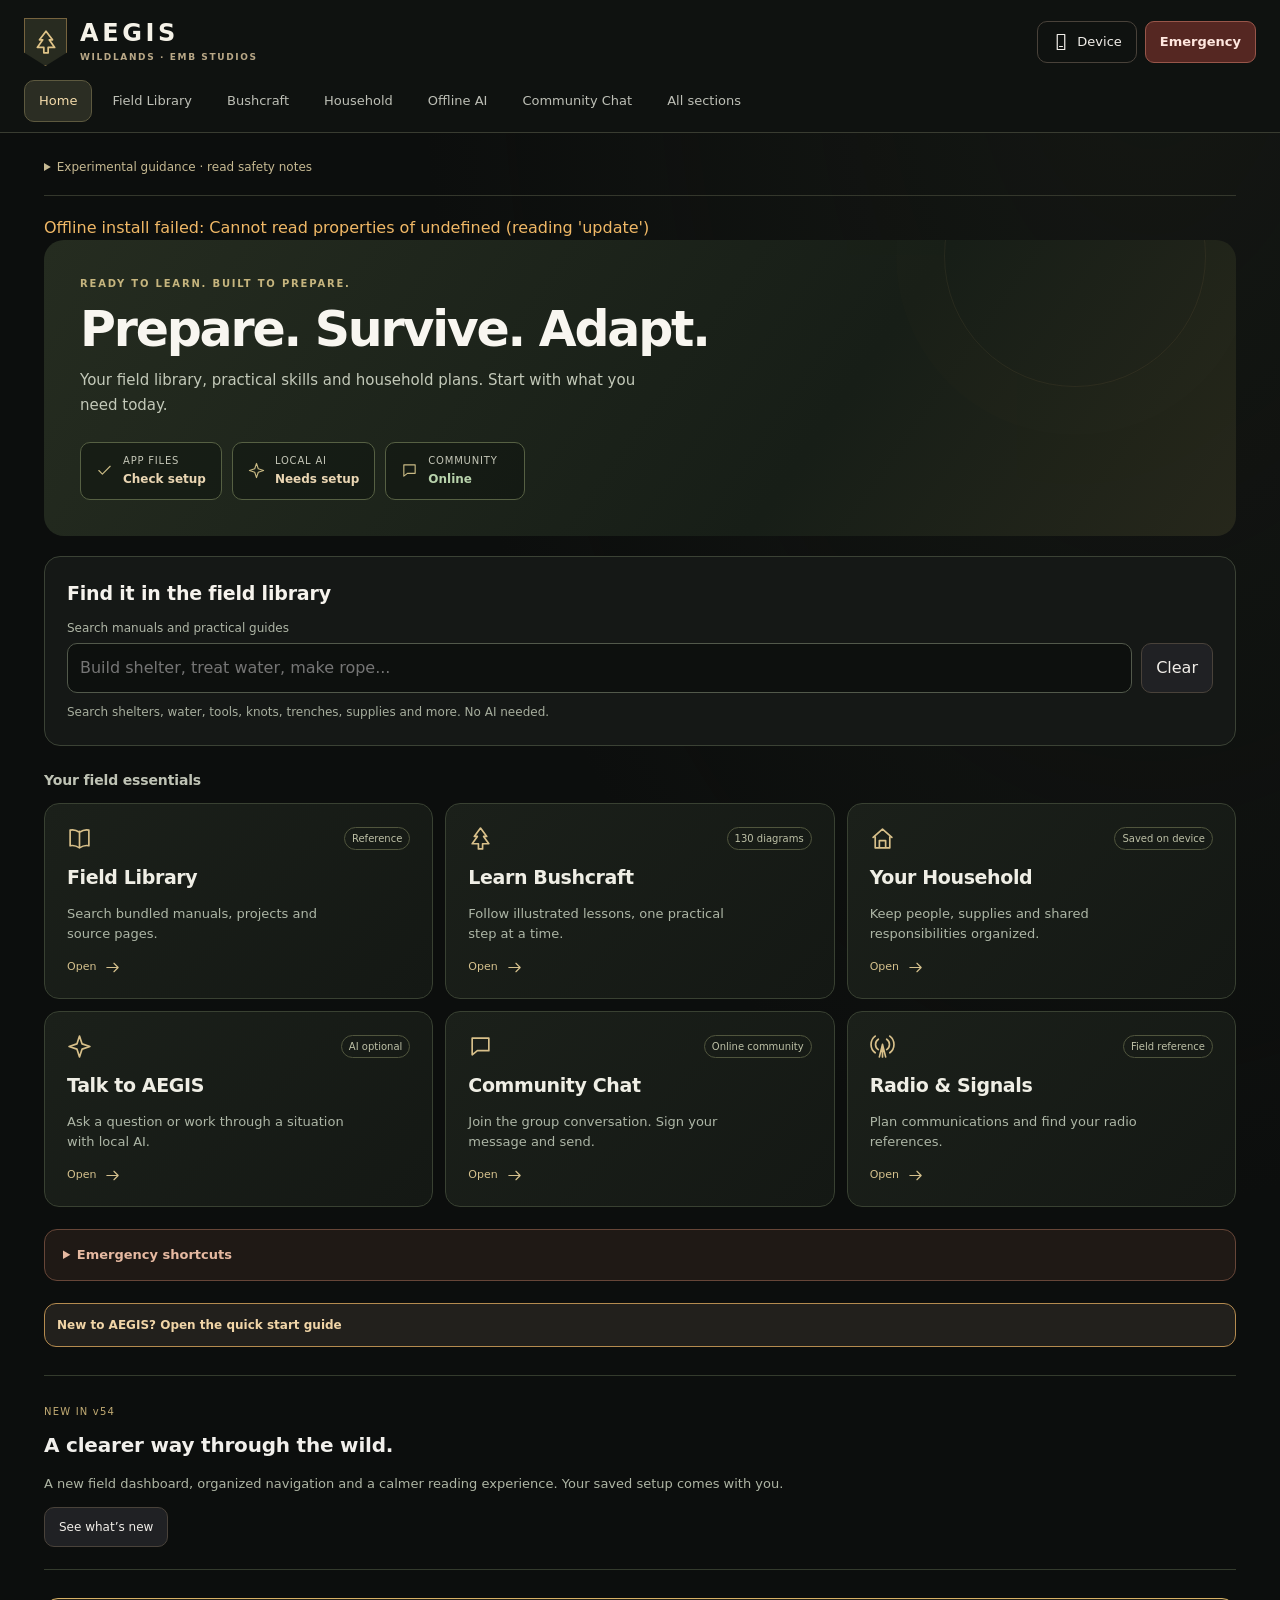
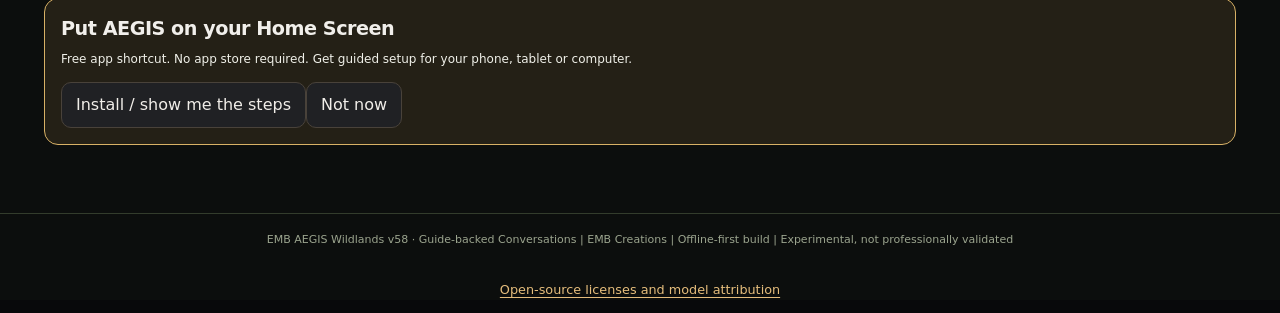
==== commit 25b1c628: "feat: guide-backed building answers and persistent task follow-ups (v58)" ====
--- a/index.html
+++ b/index.html
@@ -274,7 +274,7 @@
 <div class="panel"><h2>Backup and storage status</h2><div id="backupstatus" class="step" role="status"></div><button id="export">Export verified backup (JSON)</button><label for="import">Restore a backup (v4 or legacy v3 file)</label><input type="file" id="import" accept="application/json,.json"><button id="clear">Erase all data</button></div>
 <div class="panel"><h2>Imported documents (plain text, searched locally)</h2><label for="docfile">Import .txt/.md files (max 1 MB each, 25 documents)</label><input type="file" id="docfile" accept=".txt,.md,text/plain" multiple><ul id="doclist"></ul><label for="docq">Search documents</label><input id="docq"><button id="docsearchbtn">Search</button><div id="docres"></div></div></section>
 <aside id="aegis-urgent-banner" hidden role="alert" style="border:2px solid #d97706;border-radius:12px;padding:12px;margin:12px 0;background:#302012;color:#fff"></aside><section id="phase4" class="view" hidden><div id="p4-root"><section class="panel"><h2>Field Intelligence · Phase 4</h2><p>Offline-first deterministic planning. No AI model or internet required. Local data stays on this device unless you export it.</p><h3>Situation Advisor 2.0</h3><label for="p4-situation">Describe your situation and equipment</label><textarea id="p4-situation" rows="5" placeholder="We have a tarp, sleeping bag, blanket and knife. Four people, cold weather, power outage..."></textarea><button type="button" id="p4-analyze">Analyze situation</button><pre id="p4-analysis" style="white-space:pre-wrap;overflow-wrap:anywhere"></pre></section><section class="panel"><h3>Household resource calculator</h3><p>Conservative planning estimates, not guaranteed survival duration.</p><label for="p4-people">People</label><input id="p4-people" type="number" min="1" max="30" value="4"><label for="p4-days">Planning days</label><input id="p4-days" type="number" min="1" max="365" value="3"><pre id="p4-report" style="white-space:pre-wrap"></pre><h3>Inventory</h3><div id="p4-inventory"></div><label for="p4-item">Item</label><input id="p4-item" placeholder="e.g. Drinking water"><label for="p4-qty">Quantity</label><input id="p4-qty" type="number" min="0" step="any"><label for="p4-category">Category</label><select id="p4-category"><option value="water">Water (liters)</option><option value="food">Food (kcal)</option><option value="power">Power</option><option value="medical">Medical</option><option value="equipment">Equipment</option><option value="other">Other</option></select><label for="p4-unit">Unit (non-water/food)</label><input id="p4-unit" placeholder="units, cells, liters of fuel"><button id="p4-add" type="button">Add inventory item</button></section><section class="panel"><h3>Offline Mission Planner</h3><p>Use checklists, agree on a return/check-in time, and review hazards before departure.</p><label for="p4-mission-type">Mission</label><select id="p4-mission-type"><option>Water collection</option><option>Home power outage</option><option>Shelter inspection</option><option>Supply check</option></select><label for="p4-return">Return or check-in time</label><input id="p4-return" type="datetime-local"><button id="p4-mission-add" type="button">Create mission</button><div id="p4-missions"></div></section><section class="panel"><h3>Connected Field Guide Search</h3><p>Search registered offline procedures by title and tags. Open Field Guide for full procedures.</p><input id="p4-guide-search" placeholder="shelter, water, cordage, fishing..." aria-label="Search offline procedures"><div id="p4-guide-results"></div></section><section class="panel"><h3>Offline Data &amp; Reliability</h3><p>Export your plans before changing devices or clearing browser storage. Test airplane mode after the service worker finishes caching.</p><button id="p4-export" type="button">Export JSON backup</button><label for="p4-import">Import JSON backup</label><input id="p4-import" type="file" accept=".json,application/json"><button id="p4-reset" type="button">Reset Phase 4 data</button><p id="p4-status" role="status"></p></section></div></section><section id="aichat" class="view" hidden><div id="aegis-chat-root" class="panel"><h2>AEGIS · Offline AI Chat</h2><p>Talk directly to the language model running on your device. No account or internet required after installation. Answers may be incorrect; verify important survival and medical guidance against reliable references.</p><p id="aegis-chat-status" role="status" aria-live="polite">Checking local AI model…</p><div id="aegis-chat-thread" role="log" aria-live="polite" aria-label="Offline AI conversation" style="min-height:260px;max-height:60vh;overflow-y:auto;border:1px solid #4a4130;border-radius:10px;padding:12px;margin:12px 0"></div><label for="aegis-chat-input">Your message</label><textarea id="aegis-chat-input" rows="4" maxlength="2500" placeholder="Ask AEGIS anything, or describe your survival situation… (Enter to send, Shift+Enter for a new line)"></textarea><label for="aegis-chat-length">Response length</label><select id="aegis-chat-length"><option value="120" selected>Short · faster</option><option value="200">Normal</option><option value="300">Long · slower</option></select><div style="display:flex;gap:8px;flex-wrap:wrap;margin-top:12px"><button type="button" id="aegis-chat-send">Send to local AI</button><button type="button" id="aegis-chat-manual">Find in manual · no AI wait</button><button type="button" id="aegis-chat-check">Check model</button><button type="button" id="aegis-chat-export">Export conversation</button><button type="button" id="aegis-chat-clear">Clear conversation</button></div><p class="muted">Messages are stored locally on this device. Only recent messages are included in the model's short context. The model may be slow on older hardware and is not a substitute for verified emergency instructions.</p></div></section><section id="messages" class="view" hidden><section class="panel"><h2>Messages · AEGIS Broadcast</h2><p class="muted">Announcements from the AEGIS team. New messages appear here when you open the app online; saved messages remain available offline.</p><p id="aegis-unread-counter" aria-live="polite"></p><button id="aegis-alert-refresh" type="button">Check for messages</button> <button id="aegis-notify-optin" type="button">Enable background notifications</button><p id="aegis-notify-status" role="status" class="muted">Tap Enable background notifications on each installed device. Allow notifications when prompted. Requires internet; not an official emergency alert service.</p> <button id="aegis-alert-mark-read" type="button">Mark all read</button><p id="aegis-alert-status" role="status"></p><div id="aegis-alert-list"></div></section></section><section id="admin" class="view" hidden><section class="panel"><h2>AEGIS · Broadcast Administration</h2><p class="muted">Restricted publishing. A password must be verified by a server; no credentials are embedded in the public app.</p><div id="aegis-admin-root"></div></section></section><section id="updates" class="view" hidden><section class="panel" id="aegis-visitor-panel"><h2>AEGIS · Community traffic</h2><p>Privacy-conscious, approximate daily visitor counts. No tracking of chats or personal field plans.</p></section><div class="wild-hero"><div class="wild-kicker">AEGIS · RELEASES & COMMUNITY</div><h2>Updates & Alerts</h2><p>Release notes are bundled for offline reference. Community messages sync while connected and remain readable offline after a successful check.</p></div><section class="panel"><h2>Changelog · Release history</h2><div id="aegis-update-list"></div></section></section><section id="diag" class="view" hidden><div class="panel"><h2>Diagnostics</h2><button id="rundiag">Run diagnostics</button><div id="diagout"></div></div></section>
-<section id="community" class="view" hidden aria-label="Community Chat"></section></main><div id="printarea" hidden></div><footer>EMB AEGIS Wildlands v57 · Stable Mobile Navigation | EMB Creations | Offline-first build | Experimental, not professionally validated</footer>
+<section id="community" class="view" hidden aria-label="Community Chat"></section></main><div id="printarea" hidden></div><footer>EMB AEGIS Wildlands v58 · Guide-backed Conversations | EMB Creations | Offline-first build | Experimental, not professionally validated</footer>
 <script>globalThis.AEGIS=globalThis.AEGIS||{};AEGIS.fmData={"version":"fm-v1","items":[{"id":"inner_bark","name":"inner bark of linden/elm/hickory/white oak/mulberry/chestnut/cedar","kind":"material","aliases":["inner bark","tree bark","bark strips","basswood bark","linden bark","elm bark","hickory bark","cedar bark","mulberry bark"],"note":"Manual lists these tree species; AEGIS cannot identify trees from text. Confirm species locally."},{"id":"plant_fiber","name":"strong plant fibers (suitable after pull/twist/knot test)","kind":"material","aliases":["plant fibers","plant fibres","fibers","fibres","grass fiber","nettle","dogbane","yucca","reeds","coconut husk fiber","vines fibre"]},{"id":"parachute_line","name":"parachute suspension line","kind":"material","aliases":["parachute line","paracord","para cord","suspension line","parachute cord","paracord line"]},{"id":"shoelace","name":"shoelaces","kind":"material","aliases":["shoelace","shoelaces","laces","boot laces"]},{"id":"woven_fabric","name":"canvas / tarpaulin / cotton webbing (unravel-able)","kind":"material","aliases":["canvas","tarp","tarpaulin","cotton belt","web belt","webbing","cotton rope","burlap","sack cloth","cotton fabric","cotton cloth"]},{"id":"twine","name":"twine / string / rope","kind":"material","aliases":["twine","string","rope","cord","yarn","thread","fishing line","line"],"note":"Ready-made cordage; counts as cordage."},{"id":"tendons_dried","name":"dried tendons from large game (e.g. deer)","kind":"material","aliases":["tendon","tendons","sinew source","dried tendons"]},{"id":"animal_skin","name":"animal skin / hide","kind":"material","aliases":["hide","skin","animal skin","pelt","rawhide source","leather"]},{"id":"hardwood_piece","name":"hardwood (oak, birch, other nonresinous hardwood)","kind":"material","aliases":["hardwood","oak","birch","wood piece","piece of wood","branch","stick of hardwood","dowel","wooden dowel","small branch","twig"]},{"id":"bone_large","name":"large bone (e.g. leg bone of deer or similar)","kind":"material","aliases":["bone","bones","leg bone","deer bone","large bone","antler"]},{"id":"sharp_stone","name":"sharp-edged stone (chert/flint preferred)","kind":"material","aliases":["flint","chert","sharp stone","sharp-edged stone","knappable stone"]},{"id":"saplings_supple","name":"supple saplings","kind":"material","aliases":["sapling","saplings","green sticks","green poles","poles","young trees"]},{"id":"sticks","name":"straight sticks / small limbs","kind":"material","aliases":["sticks","limbs","branches","poles","bamboo","canes","branch"]},{"id":"vines","name":"vines / flexible lashing stems","kind":"material","aliases":["vine","vines","creeper","rattan","willow whips","flexible stems","withies","willow"]},{"id":"metal_piece","name":"small metal item (pin, needle, wire, small nail, any piece of metal)","kind":"material","aliases":["wire","nail","nails","pin","needle","safety pin","paperclip","paper clip","scrap metal","metal piece"]},{"id":"bait","name":"bait","kind":"material","aliases":["bait","worms","insects","bread","meat scraps","grubs"]},{"id":"square_cloth","name":"square-shaped cloth/poncho/blanket/canvas sheet","kind":"material","aliases":["poncho","blanket","tarp sheet","canvas sheet","sheet","towel","bedsheet","bed sheet","square cloth","plastic sheet"]},{"id":"hollow_wood","name":"hollowed piece of wood / bark / bamboo container (check bamboo)","kind":"material","aliases":["hollow log","bark container","wooden container","bamboo section","hollowed wood","wooden bowl blank","log"]},{"id":"safe_rocks","name":"hot-rock safe stones (NOT limestone or sandstone)","kind":"material","aliases":["granite","basalt","quartzite","identified safe rocks"],"note":"Rocks with air pockets (limestone, sandstone) may explode in fire."},{"id":"water","name":"water","kind":"material","aliases":["water","clean water","water supply"]},{"id":"fish_catch","name":"freshly caught fish","kind":"material","aliases":["fish","caught fish","trout","bass","catfish","a fish"]},{"id":"meat","name":"meat from legally harvested game","kind":"material","aliases":["meat","game meat","venison","jerky meat"]},{"id":"cordage","name":"cordage / lashing line","kind":"group","aliases":["cordage","lashing","lashing material"],"members":["twine","cordage_made","sinew_lashing","rawhide_strips"]},{"id":"hook_or_gorge","name":"fish hook, wooden hook or gorge","kind":"group","aliases":[],"members":["metal_hook","wooden_hook","gorge"]},{"id":"bait_any","name":"bait","kind":"group","aliases":[],"members":["bait"]},{"id":"cordage_made","name":"homemade cordage","kind":"product","aliases":["homemade cordage"]},{"id":"sinew_lashing","name":"sinew lashing strand","kind":"product","aliases":[]},{"id":"rawhide_strips","name":"rawhide strips","kind":"product","aliases":[]},{"id":"stone_knife","name":"stone knife / blade","kind":"product","aliases":["stone knife"]},{"id":"bone_point","name":"bone puncturing point (puncture use only)","kind":"product","aliases":[]},{"id":"wooden_hook","name":"wooden fish hook","kind":"product","aliases":[]},{"id":"metal_hook","name":"fish hook (store-bought or improvised metal)","kind":"product","aliases":["fish hook","fishhook","fish hooks","hook","hooks","fishing hook","improvised hook"],"note":"Not in the manual as a numbered procedure; manual only says hooks can be made from pins, needles, wire, small nails or any metal."},{"id":"gorge","name":"fishing gorge","kind":"product","aliases":[]},{"id":"handline","name":"handline fishing rig","kind":"product","aliases":["hand line","fishing line rig"]},{"id":"stakeout_rig","name":"stakeout fishing rig","kind":"product","aliases":[]},{"id":"fish_trap","name":"funnel fish basket trap","kind":"product","aliases":[]},{"id":"gill_net","name":"hand-tied gill net","kind":"product","aliases":[]},{"id":"horseshoe_pack","name":"horseshoe pack","kind":"product","aliases":["bedroll pack","bundle pack"]},{"id":"square_pack_frame","name":"square pack frame","kind":"product","aliases":[]},{"id":"wooden_bowl","name":"hot-rock wooden bowl","kind":"product","aliases":[]},{"id":"carved_utensils","name":"carved wooden utensils","kind":"product","aliases":[]},{"id":"dried_meat_strips","name":"air-dried meat strips","kind":"product","aliases":[]},{"id":"knife","name":"knife (any cutting tool)","kind":"tool","aliases":["knife","blade","razor","machete","pocket knife","multitool","multi-tool","scissors","hatchet","axe"]},{"id":"chipping_tool","name":"chipping tool (light blunt tool of wood, bone or metal)","kind":"tool","aliases":["hammerstone","chipping tool","antler hammer"]},{"id":"flaking_tool","name":"flaking tool (pointed bone, antler tine or soft iron)","kind":"tool","aliases":["antler tine","flaking tool","pressure flaker","antler"]},{"id":"rough_stone","name":"rough-surfaced stone (abrasive)","kind":"tool","aliases":["rough stone","sandstone","whetstone","file","abrasive"]},{"id":"hammer_rock","name":"hammer rock / heavy object","kind":"tool","aliases":["hammer","hammer rock","heavy rock","mallet","rock","rocks","stone","stones","large rock"]},{"id":"fire","name":"fire","kind":"tool","aliases":["fire","campfire","fire pit","flame"]},{"id":"drying_frame","name":"framework/rack (sticks lashed)","kind":"tool","aliases":["rack","drying rack","frame"]}],"recipes":[{"id":"cordage_bark","title":"Cordage from inner bark or strong plant fibers","category":"Cordage & lashing","status":"SOURCED_UNTESTED","produces":["cordage_made"],"materials":[{"anyOf":["inner_bark","plant_fiber"],"qty":null,"note":"Amount depends on length needed; manual gives no yields."}],"tools":[],"optional_tools":["knife"],"skills":["basic hand skills"],"source":{"doc":"US Army FM 21-76 Survival (June 1992), Headquarters Department of the Army","url":"https://cdn.homesteadingforum.org/attach/97/97028-34711-Army-survival-field-manual.pdf","retrieved":"2026-10-30","license":"US Government publication marked 'Approved for public release; distribution is unlimited' (steps paraphrased, not bulk-copied)","section":"Ch.12 Lashing and Cordage: Natural Cordage Selection; Lashing Material (inner bark)"},"steps":[{"text":"Test the raw material first: pull a length to test strength.","check":"It should not snap."},{"text":"Twist a length between your fingers and roll the fibers together.","check":"It should hold together without snapping apart."},{"text":"Tie an overhand knot in the fibers and tighten gently.","check":"If the knot breaks, the material is not usable."},{"text":"Shred the plant fibers (inner bark of the species listed) and braid several strands together to make cord; braiding several strands makes it stronger.","check":"Cord should feel even and firm."},{"text":"Test the finished cord for strength before trusting it for your purpose (see Troubleshooting)."}],"hazards":["Cutting tools can slip; cut away from the body."],"troubleshooting":[{"problem":"Cord snaps in the test","fix":"Add more strands and braid them together (the manual says braiding several strands makes it stronger), or choose a different fiber."}],"maintenance":["Re-test cord that has been wet, dried out, or stressed before reuse (AEGIS addition; not in manual)."],"gaps":["No breaking-strength figures, strand counts or lengths are given in the source.","Tree species cannot be identified by AEGIS from text; local confirmation needed."]},{"id":"cordage_unravel","title":"Cordage / fishing line by unraveling salvaged fabric or line","category":"Cordage & lashing","status":"SOURCED_UNTESTED","produces":["cordage_made"],"materials":[{"anyOf":["woven_fabric","parachute_line","shoelace"],"qty":null}],"tools":[],"optional_tools":["knife"],"skills":["basic hand skills"],"source":{"doc":"US Army FM 21-76 Survival (June 1992), Headquarters Department of the Army","url":"https://cdn.homesteadingforum.org/attach/97/97028-34711-Army-survival-field-manual.pdf","retrieved":"2026-10-30","license":"US Government publication marked 'Approved for public release; distribution is unlimited' (steps paraphrased, not bulk-copied)","section":"Ch.12 Lashing and Cordage (unraveling a cotton web belt); Fishing aids (unravel tarpaulin/canvas threads, shoelaces, parachute line)"},"steps":[{"text":"Unravel the web belt, tarpaulin or canvas into its threads (shoelaces and parachute suspension line also work well as-is).","check":"Threads should come out in usable lengths."},{"text":"For fishing line, tie unraveled threads together in short lengths, in groups of three or more threads.","check":"Knots should sit snug and not slip."},{"text":"Test the finished line by pulling before use."}],"hazards":[],"troubleshooting":[{"problem":"Line parts at knots","fix":"Re-tie with more threads per group (the manual specifies groups of three or more)."}],"maintenance":["Check knots before each use."],"gaps":["No strength values in the source."]},{"id":"sinew_lashing","title":"Sinew lashing from dried tendons","category":"Cordage & lashing","status":"SOURCED_UNTESTED","produces":["sinew_lashing"],"materials":[{"item":"tendons_dried","qty":null}],"tools":[],"optional_tools":["hammer_rock"],"skills":["handling harvested game"],"prerequisites_note":"Requires legally harvested large game and hygienic handling; see Fishing & Food Procurement and the regulations note.","source":{"doc":"US Army FM 21-76 Survival (June 1992), Headquarters Department of the Army","url":"https://cdn.homesteadingforum.org/attach/97/97028-34711-Army-survival-field-manual.pdf","retrieved":"2026-10-30","license":"US Government publication marked 'Approved for public release; distribution is unlimited' (steps paraphrased, not bulk-copied)","section":"Ch.12 Lashing Material (sinew)"},"steps":[{"text":"Remove tendons from large game such as deer and dry them completely."},{"text":"Smash the dried tendons so they separate into fibers."},{"text":"Moisten the fibers and twist them into a continuous strand; braid strands for stronger lashing."},{"text":"For small lashings no knot is needed: moistened sinew is sticky and hardens when dry."}],"hazards":["Raw animal tissue can carry disease and parasites; wash hands and tools (AEGIS addition, review needed)."],"troubleshooting":[],"maintenance":["Keep dry; sinew softens when wet (AEGIS inference, not in source)."],"gaps":["Drying time not specified in source."]},{"id":"rawhide_strips","title":"Rawhide strips for large lashing jobs","category":"Cordage & lashing","status":"SOURCED_UNTESTED","produces":["rawhide_strips"],"materials":[{"item":"animal_skin","qty":null}],"tools":[{"anyOf":["knife"]}],"skills":["skinning"],"source":{"doc":"US Army FM 21-76 Survival (June 1992), Headquarters Department of the Army","url":"https://cdn.homesteadingforum.org/attach/97/97028-34711-Army-survival-field-manual.pdf","retrieved":"2026-10-30","license":"US Government publication marked 'Approved for public release; distribution is unlimited' (steps paraphrased, not bulk-copied)","section":"Ch.12 Lashing Material (rawhide); Clothing and Insulation (animal skins)"},"steps":[{"text":"Remove excess fat and any meat from the skin; do not use skins from infected or diseased animals if at all possible.","check":"Skin clean of fat and meat."},{"text":"Use water to clean the skin thoroughly; if no water, at least shake it out thoroughly (animals carry ticks, lice, fleas)."},{"text":"Dry the skin completely. It need not be stretched if no folds trap moisture; hair need not be removed."},{"text":"Cut the dry skin into strips about 6 mm wide, starting at the center and making one continuous circular cut outward.","check":"Strips about 6 mm wide."},{"text":"Soak strips 2 to 4 hours or until soft; use wet, stretching as much as possible while applying. It becomes strong and durable as it dries."}],"hazards":["Pests and disease from raw hides.","Knife cuts."],"troubleshooting":[{"problem":"Lashing loosens after drying","fix":"Apply wet and stretched as the manual directs; re-wet and re-tighten."}],"maintenance":["Keep dry; re-wet to adjust."],"gaps":[]},{"id":"stone_knife","title":"Stone knife (chipped blade with hilt)","category":"Stone, bone & edged tools","status":"SOURCED_UNTESTED","produces":["stone_knife"],"materials":[{"item":"sharp_stone","qty":1},{"anyOf":["hardwood_piece"],"qty":1,"note":"Hilt: manual says 'some type of hilt'; hardwood is the AEGIS example."},{"item":"cordage","qty":null,"note":"to lash the blade to the hilt"}],"tools":[{"anyOf":["chipping_tool","hardwood_piece","bone_large","metal_piece"],"label":"chipping tool (light, blunt: wood, bone or metal)"},{"anyOf":["flaking_tool","bone_large","metal_piece"],"label":"flaking tool (pointed: bone, antler tine or soft iron)"}],"skills":["flintknapping (basic)"],"source":{"doc":"US Army FM 21-76 Survival (June 1992), Headquarters Department of the Army","url":"https://cdn.homesteadingforum.org/attach/97/97028-34711-Army-survival-field-manual.pdf","retrieved":"2026-10-30","license":"US Government publication marked 'Approved for public release; distribution is unlimited' (steps paraphrased, not bulk-copied)","section":"Ch.12 Edged Weapons: Knives: Stone"},"steps":[{"text":"Rough out the desired shape on the sharp-edged stone with the chipping tool; keep the blade fairly thin."},{"text":"Press the flaking tool against the edge; this removes flakes from the opposite side, leaving a very sharp edge. Work along the whole edge you need."},{"text":"Lash the blade to a hilt.","check":"Blade should not twist or slide in the lashing."}],"hazards":["Chipped stone has razor edges and flakes can fly: protect eyes and hands (AEGIS addition; the source does not state this).","Keep bystanders and children clear while knapping (AEGIS addition)."],"troubleshooting":[{"problem":"Edge will not hold","fix":"The manual notes stone is excellent for puncturing and good for chopping but will not hold a fine edge; chert or flint can have very fine edges."}],"maintenance":["Re-flake the edge with the flaking tool when dull (source: use the flaking tool along the edge you need to sharpen)."],"gaps":["No stone-selection test, strike angles, or hilt-lashing geometry in the source.","Manual categorizes this under weapons; AEGIS presents it only as a cutting/puncturing tool."]},{"id":"bone_point","title":"Bone puncturing point (puncture only)","category":"Stone, bone & edged tools","status":"SOURCED_UNTESTED","produces":["bone_point"],"materials":[{"item":"bone_large","qty":1},{"anyOf":["hardwood_piece"],"qty":1,"note":"handle if splinter is too small"},{"item":"cordage","qty":null}],"tools":[{"item":"hammer_rock"},{"item":"rough_stone"}],"skills":["basic"],"source":{"doc":"US Army FM 21-76 Survival (June 1992), Headquarters Department of the Army","url":"https://cdn.homesteadingforum.org/attach/97/97028-34711-Army-survival-field-manual.pdf","retrieved":"2026-10-30","license":"US Government publication marked 'Approved for public release; distribution is unlimited' (steps paraphrased, not bulk-copied)","section":"Ch.12 Edged Weapons: Knives: Bone"},"steps":[{"text":"Choose a large bone (e.g. deer leg bone is best)."},{"text":"Lay it on a hard object and shatter it by hitting with a heavy object such as a rock."},{"text":"Select a suitable pointed splinter; shape and sharpen it by rubbing on a rough-surfaced rock."},{"text":"If the piece is too small to hold, lash it securely to a hardwood handle.","check":"Splinter should be firm in the handle."}],"hazards":["Flying bone splinters when shattering: protect eyes (AEGIS addition).","Source: use only to puncture; it will not hold an edge and may flake or break if used otherwise."],"troubleshooting":[],"maintenance":["Re-sharpen on rough stone."],"gaps":[]},{"id":"wooden_hook","title":"Wooden fish hook","category":"Fishing & food procurement","status":"SOURCED_UNTESTED","produces":["wooden_hook"],"materials":[{"item":"hardwood_piece","qty":1,"note":"shank about 2.5 cm long and about 6 mm in diameter"},{"anyOf":["bone_point","metal_piece"],"qty":1,"note":"the point: bone, wire or nail"},{"item":"cordage","qty":null}],"tools":[{"item":"knife"}],"skills":["basic carving"],"source":{"doc":"US Army FM 21-76 Survival (June 1992), Headquarters Department of the Army","url":"https://cdn.homesteadingforum.org/attach/97/97028-34711-Army-survival-field-manual.pdf","retrieved":"2026-10-30","license":"US Government publication marked 'Approved for public release; distribution is unlimited' (steps paraphrased, not bulk-copied)","section":"Ch.8 Fishing Devices: Improvised Fishhooks"},"steps":[{"text":"Cut a piece of hardwood about 2.5 cm long and about 6 mm in diameter for the shank.","check":"Shank ~2.5 cm x 6 mm."},{"text":"Cut a notch in one end to hold the point."},{"text":"Place the point (bone piece, wire or nail) in the notch."},{"text":"Hold the point in the notch and tie securely so it cannot move out of position.","check":"Point must not shift when tugged."}],"hazards":["Hooks cause puncture injuries; handle by the shank and cover points when not in use (AEGIS addition).","Cutting tool slips."],"troubleshooting":[{"problem":"Point moves in the notch","fix":"Retie more securely; the manual requires the point not move out of position."},{"problem":"Hook too large for the fish","fix":"Manual: for smaller hooks use smaller material."}],"maintenance":["Replace frayed tie."],"gaps":["No hook geometry beyond shank size."]},{"id":"gorge","title":"Fishing gorge","category":"Fishing & food procurement","status":"SOURCED_UNTESTED","produces":["gorge"],"materials":[{"anyOf":["hardwood_piece","bone_large","metal_piece"],"qty":1,"note":"small shaft of wood, bone, metal or other material"},{"item":"cordage","qty":null}],"tools":[{"anyOf":["knife","rough_stone"],"label":"something to sharpen both ends and cut the notch"}],"skills":["basic carving"],"source":{"doc":"US Army FM 21-76 Survival (June 1992), Headquarters Department of the Army","url":"https://cdn.homesteadingforum.org/attach/97/97028-34711-Army-survival-field-manual.pdf","retrieved":"2026-10-30","license":"US Government publication marked 'Approved for public release; distribution is unlimited' (steps paraphrased, not bulk-copied)","section":"Ch.8 Fishing Devices: Improvised Fishhooks (gorge)"},"steps":[{"text":"Make a small shaft of wood, bone, metal or similar material, sharp on both ends and notched in the middle.","check":"Sharp on BOTH ends; notch in the middle."},{"text":"Tie cordage in the notch."},{"text":"Bait it by placing the bait on the gorge lengthwise; the fish swallows bait and gorge together."}],"hazards":["Both ends are sharp: puncture risk (AEGIS addition).","Fish that swallow a gorge cannot be released unharmed (AEGIS inference)."],"troubleshooting":[],"maintenance":[],"gaps":["No dimensions in source."]},{"id":"handline","title":"Basic handline (line + hook or gorge + bait)","category":"Fishing & food procurement","status":"REVIEW_NEEDED","produces":["handline"],"materials":[{"item":"cordage","qty":null,"note":"fishing line"},{"item":"hook_or_gorge","qty":1},{"item":"bait_any","qty":null}],"tools":[],"skills":["basic"],"source":{"doc":"US Army FM 21-76 Survival (June 1992), Headquarters Department of the Army","url":"https://cdn.homesteadingforum.org/attach/97/97028-34711-Army-survival-field-manual.pdf","retrieved":"2026-10-30","license":"US Government publication marked 'Approved for public release; distribution is unlimited' (steps paraphrased, not bulk-copied)","section":"Assembled from Ch.8 fishing devices and Ch.12 fishing aids; the manual describes the components but not a numbered 'handline' procedure"},"steps":[{"text":"Prepare line (see cordage recipes; unraveled threads in groups of three or more are the manual's fishing-line example)."},{"text":"Tie the line to the hook (to the notch of a gorge) securely.","check":"Knot must not slip."},{"text":"Bait the hook or gorge and lower it where fish gather; hold the line."}],"hazards":["Hook puncture injuries."],"troubleshooting":[{"problem":"Lose hooks to snags","fix":"Make spare hooks/gorges before fishing (AEGIS suggestion)."}],"maintenance":[],"gaps":["Floats and weights are NOT in the source: not implemented.","Local fishing regulations (licence, methods, seasons) must be checked; AEGIS has no jurisdiction data."]},{"id":"stakeout","title":"Stakeout fishing rig","category":"Fishing & food procurement","status":"SOURCED_UNTESTED","produces":["stakeout_rig"],"materials":[{"item":"saplings_supple","qty":2},{"item":"cordage","qty":null,"note":"one long cord plus two short cords"},{"item":"hook_or_gorge","qty":2},{"item":"bait_any","qty":null}],"tools":[],"skills":["basic"],"source":{"doc":"US Army FM 21-76 Survival (June 1992), Headquarters Department of the Army","url":"https://cdn.homesteadingforum.org/attach/97/97028-34711-Army-survival-field-manual.pdf","retrieved":"2026-10-30","license":"US Government publication marked 'Approved for public release; distribution is unlimited' (steps paraphrased, not bulk-copied)","section":"Ch.8 Fishing Devices: Stakeout"},"steps":[{"text":"Drive two supple saplings into the bottom of the lake, pond or stream so their tops are just below the surface.","check":"Tops just below water surface."},{"text":"Tie a cord between them, slightly below the surface."},{"text":"Tie two short cords with hooks or gorges to that cord; make sure they cannot wrap around the poles or each other, and cannot slip along the long cord.","check":"Cords hang free and fixed."},{"text":"Bait the hooks or gorges."}],"hazards":["Wading in water: cold, current and depth risks (AEGIS addition)."],"troubleshooting":[{"problem":"Short cords tangle","fix":"Per source they must not wrap around poles or each other; shorten or space them."}],"maintenance":["Check unattended lines regularly (AEGIS addition)."],"gaps":["Regulations on set lines vary widely and are not covered."]},{"id":"fish_trap","title":"Funnel fish basket trap","category":"Fishing & food procurement","status":"SOURCED_UNTESTED","produces":["fish_trap"],"materials":[{"item":"sticks","qty":null},{"anyOf":["vines","cordage"],"qty":null}],"tools":[],"skills":["basic lashing"],"source":{"doc":"US Army FM 21-76 Survival (June 1992), Headquarters Department of the Army","url":"https://cdn.homesteadingforum.org/attach/97/97028-34711-Army-survival-field-manual.pdf","retrieved":"2026-10-30","license":"US Government publication marked 'Approved for public release; distribution is unlimited' (steps paraphrased, not bulk-copied)","section":"Ch.8 Fishing Devices: Fish Traps"},"steps":[{"text":"Lash several sticks together with vines into a funnel shape."},{"text":"Close the top, leaving a hole large enough for a fish to swim through."}],"hazards":["Fish traps are restricted or illegal in many places; check local rules before use (AEGIS addition, not verified for any jurisdiction)."],"troubleshooting":[],"maintenance":[],"gaps":["Source gives no dimensions, stick counts or placement guidance for this basket; the manual's tidal-flat and rock-pool traps are not implemented."]},{"id":"gill_net","title":"Hand-tied gill net from suspension line","category":"Fishing & food procurement","status":"REVIEW_NEEDED","produces":["gill_net"],"materials":[{"item":"parachute_line","qty":null,"note":"core lines removed from the sheath"}],"tools":[],"skills":["knot tying (overhand, prusik/girth hitch)"],"source":{"doc":"US Army FM 21-76 Survival (June 1992), Headquarters Department of the Army","url":"https://cdn.homesteadingforum.org/attach/97/97028-34711-Army-survival-field-manual.pdf","retrieved":"2026-10-30","license":"US Government publication marked 'Approved for public release; distribution is unlimited' (steps paraphrased, not bulk-copied)","section":"Ch.8 Fishing Devices: Gill Net"},"steps":[{"text":"Remove the core lines from the suspension line; tie the sheath ('easing') between two trees."},{"text":"Attach several core lines to it, doubled over, with prusik knots or girth hitches. Line count and spacing set net length and mesh size."},{"text":"Row 1: tie core lines 2+3, 4+5, 6+7... with overhand knots, leaving one line hanging at each end."},{"text":"Row 2: tie 1+2, 3+4... Use a guideline tied to the trees, moved down each row, to keep rows even and mesh size regular."},{"text":"Continue rows to the desired width; thread a suspension-line easing along the bottom to strengthen it."}],"hazards":["Nets are illegal or tightly regulated in many jurisdictions (AEGIS addition, unverified)."],"troubleshooting":[],"maintenance":[],"gaps":["Figures showing deployment are not reproduced; mesh sizes not given."]},{"id":"fish_prep","title":"Fish handling and preparation","category":"Food handling","status":"REVIEW_NEEDED","produces":[],"materials":[{"item":"fish_catch","qty":null}],"tools":[{"item":"knife"},{"item":"fire"}],"skills":["basic"],"source":{"doc":"US Army FM 21-76 Survival (June 1992), Headquarters Department of the Army","url":"https://cdn.homesteadingforum.org/attach/97/97028-34711-Army-survival-field-manual.pdf","retrieved":"2026-10-30","license":"US Government publication marked 'Approved for public release; distribution is unlimited' (steps paraphrased, not bulk-copied)","section":"Ch.8 Preparation of Fish and Game for Cooking and Storage: Fish"},"steps":[{"text":"Do not eat fish that appears spoiled; cooking does not make spoiled fish edible. Spoilage signs: sunken eyes, peculiar odor, suspicious color (gills red to pink), dents that stay after pressing, slimy body.","check":"Reject if any sign is present."},{"text":"Prepare fish as soon as possible after catching, especially on hot days."},{"text":"Cut out the gills and large blood vessels near the spine. Gut fish longer than 10 cm. Scale or skin it."},{"text":"Cook it: impaled on a stick over open fire, or boiled with skin on (keeps juices as broth). The source says fish is done when meat flakes off.","check":"Cook thoroughly; discard if doubtful."}],"hazards":["Spoiled fish can cause illness within 1-6 hours per source.","Source advises inducing vomiting: AEGIS DOES NOT adopt that; contact poison control/emergency services instead (see Poison exposure protocol).","Modern safe internal cooking temperatures were not checked here."],"troubleshooting":[],"maintenance":[],"gaps":["Safe cooking temperature and storage times not verified against current food-safety authority."]},{"id":"horseshoe_pack","title":"Horseshoe pack (carrying bundle)","category":"Carrying & storage","status":"SOURCED_UNTESTED","produces":["horseshoe_pack"],"materials":[{"item":"square_cloth","qty":1},{"item":"cordage","qty":null}],"tools":[],"skills":["basic"],"source":{"doc":"US Army FM 21-76 Survival (June 1992), Headquarters Department of the Army","url":"https://cdn.homesteadingforum.org/attach/97/97028-34711-Army-survival-field-manual.pdf","retrieved":"2026-10-30","license":"US Government publication marked 'Approved for public release; distribution is unlimited' (steps paraphrased, not bulk-copied)","section":"Ch.12 Rucksack Construction: Horseshoe Pack"},"steps":[{"text":"Lay square-shaped material (poncho, blanket, canvas) flat."},{"text":"Lay items along one edge; pad the hard items."},{"text":"Roll the material with the items toward the opposite edge and tie both ends securely; add extra ties along the bundle."},{"text":"Drape over one shoulder with a line connecting the two ends.","check":"Bundle should not unroll when lifted."}],"hazards":["Heavy or sharp items: pad them to avoid injury and damage."],"troubleshooting":[{"problem":"Bundle sags","fix":"Add extra ties along its length (source)."}],"maintenance":["Re-tie after wetting."],"gaps":[]},{"id":"square_pack","title":"Square pack frame","category":"Carrying & storage","status":"SOURCED_UNTESTED","produces":["square_pack_frame"],"materials":[{"item":"sticks","qty":null,"note":"bamboo, limbs or sticks"},{"item":"cordage","qty":null}],"tools":[],"skills":["lashing"],"source":{"doc":"US Army FM 21-76 Survival (June 1992), Headquarters Department of the Army","url":"https://cdn.homesteadingforum.org/attach/97/97028-34711-Army-survival-field-manual.pdf","retrieved":"2026-10-30","license":"US Government publication marked 'Approved for public release; distribution is unlimited' (steps paraphrased, not bulk-copied)","section":"Ch.12 Rucksack Construction: Square Pack (excerpt available to AEGIS covers frame only)"},"steps":[{"text":"Make cordage first if none is available."},{"text":"Build a square frame from bamboo, limbs or sticks; size varies by person and load."}],"hazards":["Load limits unknown: test with light weight first (AEGIS addition)."],"troubleshooting":[],"maintenance":[],"gaps":["The remaining construction steps (fastening the load, straps) were not captured: this recipe is INCOMPLETE."]},{"id":"wooden_bowl","title":"Wooden bowl or bark container for hot-rock cooking","category":"Containers & cooking","status":"SOURCED_UNTESTED","produces":["wooden_bowl"],"materials":[{"item":"hollow_wood","qty":1},{"item":"safe_rocks","qty":null},{"item":"water","qty":null}],"tools":[{"item":"fire"}],"skills":["fire safety"],"source":{"doc":"US Army FM 21-76 Survival (June 1992), Headquarters Department of the Army","url":"https://cdn.homesteadingforum.org/attach/97/97028-34711-Army-survival-field-manual.pdf","retrieved":"2026-10-30","license":"US Government publication marked 'Approved for public release; distribution is unlimited' (steps paraphrased, not bulk-copied)","section":"Ch.12 Cooking and Eating Utensils: Bowls, Pots"},"steps":[{"text":"Use a hollowed piece of wood that holds the food and enough water to cook it."},{"text":"Heat rocks in the fire; add hot rocks to the water and food; remove rocks as they cool and add hot ones until cooked."},{"text":"Bark or leaf containers can be used but burn above the waterline unless kept moist or the fire is kept low."}],"hazards":["DO NOT use rocks with air pockets such as limestone and sandstone: they may explode when heated (source CAUTION).","A sealed bamboo section will explode if heated because of trapped air and water (source CAUTION): open both ends/cut between joints properly.","Hot rocks cause burns: use tongs/sticks (AEGIS addition).","Unknown rock type: do not assume a rock is safe; if unsure, do not heat it (AEGIS addition consistent with the source caution)."],"troubleshooting":[],"maintenance":[],"gaps":["Potability of water used for cooking is not addressed: use treated water."]},{"id":"carved_utensils","title":"Carved wooden forks, knives and spoons","category":"Containers & cooking","status":"SOURCED_UNTESTED","produces":["carved_utensils"],"materials":[{"item":"hardwood_piece","qty":1,"note":"nonresinous: oak, birch, other hardwood"}],"tools":[{"item":"knife"}],"skills":["basic carving"],"source":{"doc":"US Army FM 21-76 Survival (June 1992), Headquarters Department of the Army","url":"https://cdn.homesteadingforum.org/attach/97/97028-34711-Army-survival-field-manual.pdf","retrieved":"2026-10-30","license":"US Government publication marked 'Approved for public release; distribution is unlimited' (steps paraphrased, not bulk-copied)","section":"Ch.12 Cooking and Eating Utensils: Forks, Knives, Spoons"},"steps":[{"text":"Carve from nonresinous woods (oak, birch, other hardwood) to avoid resin aftertaste and tainting food."},{"text":"Do not use trees that secrete a syrup or resinlike liquid on the bark or when cut.","check":"No sticky sap."}],"hazards":["Carving cuts: cut away from the body.","Do not use wood from unknown/toxic species for food contact: AEGIS cannot identify species from text (AEGIS addition)."],"troubleshooting":[],"maintenance":[],"gaps":["No carving technique details."]},{"id":"dry_meat","title":"Air-dried meat strips (REVIEW REQUIRED)","category":"Food handling","status":"REVIEW_NEEDED","produces":["dried_meat_strips"],"materials":[{"item":"meat","qty":null}],"tools":[{"item":"knife"},{"item":"drying_frame"}],"skills":["food safety"],"source":{"doc":"US Army FM 21-76 Survival (June 1992), Headquarters Department of the Army","url":"https://cdn.homesteadingforum.org/attach/97/97028-34711-Army-survival-field-manual.pdf","retrieved":"2026-10-30","license":"US Government publication marked 'Approved for public release; distribution is unlimited' (steps paraphrased, not bulk-copied)","section":"Ch.8 Drying Meat"},"steps":[{"text":"Cut meat into strips about 6 mm thick, with the grain."},{"text":"Hang strips on a rack in a sunny, well-ventilated place, out of reach of animals and covered against blowflies."},{"text":"Dry thoroughly before eating; properly dried meat is dry and crisp and not cool to the touch."}],"hazards":["SAFETY FLAG: this 1992 procedure has NOT been checked against current food-safety guidance (e.g. USDA). Drying alone may not make meat safe; do not rely on it in warm, humid conditions.","Shelf-life claims in the source are intentionally NOT reproduced."],"troubleshooting":[],"maintenance":[],"gaps":["Verify against current USDA/extension guidance before treating as proven."]},{"id":"stub_basket_weaving","title":"Woven foraging baskets / collection bags","category":"Foraging equipment","status":"NOT_IMPLEMENTED","produces":[],"materials":[],"tools":[],"skills":[],"source":null,"steps":[],"hazards":[],"troubleshooting":[],"maintenance":[],"gaps":["No sourced procedure obtained yet. Next: obtain an open-licensed basketry source (e.g. extension service or public-domain manual) and encode measurements."]},{"id":"stub_carrying_frame","title":"Frame carrier (beyond the square-pack frame)","category":"Foraging equipment","status":"NOT_IMPLEMENTED","produces":[],"materials":[],"tools":[],"skills":[],"source":null,"steps":[],"hazards":[],"troubleshooting":[],"maintenance":[],"gaps":["Only a partial frame description exists; need full public-domain text."]},{"id":"stub_digging_stick","title":"Digging stick","category":"Primitive tools","status":"NOT_IMPLEMENTED","produces":[],"materials":[],"tools":[],"skills":[],"source":null,"steps":[],"hazards":[],"troubleshooting":[],"maintenance":[],"gaps":["Not described in the source available to AEGIS; no procedure."]},{"id":"stub_wedge_mallet","title":"Wooden wedges and mallets","category":"Primitive tools","status":"NOT_IMPLEMENTED","produces":[],"materials":[],"tools":[],"skills":[],"source":null,"steps":[],"hazards":[],"troubleshooting":[],"maintenance":[],"gaps":["Not described in the source available to AEGIS; no procedure."]},{"id":"stub_float_weight","title":"Floats and weights for handlines","category":"Fishing & food procurement","status":"NOT_IMPLEMENTED","produces":[],"materials":[],"tools":[],"skills":[],"source":null,"steps":[],"hazards":[],"troubleshooting":[],"maintenance":[],"gaps":["Not in source; no procedure."]},{"id":"stub_plant_drying_rack","title":"Plant/food drying racks and food-storage systems","category":"Food handling","status":"NOT_IMPLEMENTED","produces":[],"materials":[],"tools":[],"skills":[],"source":null,"steps":[],"hazards":[],"troubleshooting":[],"maintenance":[],"gaps":["Only meat drying is in the source and it is flagged for modern food-safety review."]},{"id":"stub_clay_pot","title":"Fired clay containers","category":"Containers & cooking","status":"NOT_IMPLEMENTED","produces":[],"materials":[],"tools":[],"skills":[],"source":null,"steps":[],"hazards":[],"troubleshooting":[],"maintenance":[],"gaps":["Not in source; no procedure."]},{"id":"stub_traps_weapons","title":"Hunting weapons, snares and deadfall/kill traps","category":"Food procurement (policy)","status":"NOT_IMPLEMENTED","produces":[],"materials":[],"tools":[],"skills":[],"source":null,"steps":[],"hazards":[],"troubleshooting":[],"maintenance":[],"gaps":["DELIBERATELY NOT IMPLEMENTED: construction details add injury and misuse risk and conflict with AEGIS's no-weapon/no-booby-trap policy; only education on limits, risks and regulations is provided (see manual entries)."]}],"edu":[{"id":"edu_tracking","title":"Reading animal sign (education only)","status":"SOURCED_UNTESTED","source":{"doc":"US Army FM 21-76 Survival (June 1992), Headquarters Department of the Army","url":"https://cdn.homesteadingforum.org/attach/97/97028-34711-Army-survival-field-manual.pdf","retrieved":"2026-10-30","license":"US Government publication marked 'Approved for public release; distribution is unlimited' (steps paraphrased, not bulk-copied)","section":"Ch.8 Animals for Food; Traps and Snares (indicators)"},"body":["The manual advises learning the habits and behavior of classes of animals rather than memorizing species; many animals keep a range, den or nest, have somewhat fixed feeding areas and trails between areas.","Signs it lists for finding animal activity: runs and trails; tracks; droppings; chewed or rubbed vegetation; nesting or roosting sites; feeding and watering areas.","A 'trail' shows use by several species and is distinct; a 'run' is smaller, less distinct, and shows one species.","Larger herding animals (elk, caribou) roam vast areas and are harder to trap; the manual advises concentrating on smaller, more abundant animals unless large game is available."],"limits":["Reading sign takes practice and local knowledge; text cannot teach species identification.","AEGIS has no regional wildlife data."]},{"id":"edu_injury","title":"Wildlife injury and disease risks","status":"SOURCED_UNTESTED","source":{"doc":"US Army FM 21-76 Survival (June 1992), Headquarters Department of the Army","url":"https://cdn.homesteadingforum.org/attach/97/97028-34711-Army-survival-field-manual.pdf","retrieved":"2026-10-30","license":"US Government publication marked 'Approved for public release; distribution is unlimited' (steps paraphrased, not bulk-copied)","section":"Ch.8 Animals for Food: Mammals"},"body":["Per the manual: the injury an animal can inflict is in proportion to its size; all mammals have teeth and nearly all will bite in self-defense; even a squirrel can inflict a serious wound; any bite risks infection.","A mother defending young can be extremely aggressive; any animal with no escape route will fight when cornered.","Scavenging mammals such as opossum may carry disease. Wash hands and tools after handling wild animals (AEGIS addition).","Seek medical care for any bite; see the wound-care protocol (note: rabies exposure needs professional assessment: AEGIS addition, not verified in this module)."],"limits":["Not a substitute for hunter-education or wildlife-agency training."]},{"id":"edu_regs","title":"Regulations and ethics of harvesting (NOT VERIFIED)","status":"UNVERIFIED","source":null,"body":["Hunting, trapping, netting and set-line fishing are regulated differently in every country, state and province, often requiring licences, seasons and approved methods. AEGIS has NO verified jurisdiction data.","In a declared emergency, rules may or may not be relaxed: do not assume; check with the wildlife/fisheries agency if you can.","Ethical practice (AEGIS general statement, review needed): take only what you will use, avoid breeding-season females and young, avoid waste, and never use poisons or methods that endanger people or the water supply."],"limits":["Cannot be verified offline; add the user's own jurisdiction notes in the Log tab."]},{"id":"edu_hunting_trapping","title":"Hunting and trapping: limitations (no construction steps)","status":"SOURCED_UNTESTED","source":{"doc":"US Army FM 21-76 Survival (June 1992), Headquarters Department of the Army","url":"https://cdn.homesteadingforum.org/attach/97/97028-34711-Army-survival-field-manual.pdf","retrieved":"2026-10-30","license":"US Government publication marked 'Approved for public release; distribution is unlimited' (steps paraphrased, not bulk-copied)","section":"Ch.8 Traps and Snares (introduction)"},"body":["The manual says an effective trapper must know the target species, be capable of building a proper trap, and not alarm prey; there are no catch-all traps and traps must be set for the species present.","Traps and snares can injure people, pets and non-target animals, are often regulated or illegal, and need regular checking. AEGIS therefore provides NO construction steps for hunting weapons, snares or kill traps.","Alternatives with fewer injury risks in the manual set: fish handlines, gorges, stakeouts and fish baskets (subject to local rules); gathering from safe, identified sources."],"limits":["Policy exclusion, not a gap in knowledge: see stub_traps_weapons."]}]};AEGIS.knownWords=["abandoned","abdomen","abdominal","ability","able","about","above","absolutely","absorb","absorption","abundant","acacia","accept","accessory","accident","accidental","according","accurate","acid","acorns","across","action","actions","active","activities","activity","acts","actual","actually","acute","adapt","adder","adding","addition","additional","additionally","adequate","adjust","administer","adult","adults","advantage","advice","aerosol","affect","affected","affects","afford","afghanistan","afraid","africa","after","again","against","agave","agent","agents","aggressive","agkistrodon","airburst","aircraft","airway","alarm","alert","alerting","alerts","alignment","alive","allergic","allow","allowing","allows","almond","almonds","almost","alone","along","alpha","also","alternate","although","altitude","altitudes","always","amaranth","amazon","america","american","americas","ammunition","among","amount","amounts","anchor","anger","angle","angles","angry","animal","animals","ankle","another","antenna","ants","anxiety","anything","anywhere","apart","apex","appear","appearance","appears","appendix","apple","apples","appliances","application","applied","apply","applying","approach","approached","approaches","appropriate","aquatic","arabia","arachnids","arctic","area","areas","arid","arise","arizona","armpits","arms","army","around","aroused","arrives","arrow","arrowroot","arterial","arteries","artery","articles","ashes","ashore","asia","askia","asparagus","aspects","assembly","assigned","assistance","associated","assume","atlantic","attach","attached","attack","attacked","attacks","attention","attic","attitude","attract","attracts","australia","australian","authorities","available","average","averages","aviator","avoid","avoidance","avoiding","aware","away","back","background","bacteria","bags","bait","baited","bake","baked","baking","balance","ball","bamboo","banana","band","bandage","bands","bank","banks","baobab","barbed","bare","bark","barracuda","barren","barrier","base","bases","basic","basically","basins","bass","bath","bats","battery","battle","battlefield","bays","beach","beaded","beams","bean","beans","bear","bearing","bears","beat","beats","because","become","becomes","becoming","bedding","beech","been","bees","before","begin","begins","behavior","behind","being","belly","below","belowground","belt","bend","beneath","bent","berries","berrylike","best","beta","better","between","beyond","biological","bird","birds","bite","bites","biting","bitis","bitten","bitter","bitterness","black","blade","blades","blanket","blast","bleach","bleed","bleeding","blend","blindness","blister","blisters","block","blocks","blood","blooded","blotches","blow","blowing","blue","bluish","blunt","board","boarding","boat","bodied","bodies","body","boil","boiled","boiling","bola","bomb","bone","bones","bootlaces","boots","border","bordered","borne","both","bothrops","bottle","bottles","bottom","bottoms","boughs","boulders","bowls","bowstring","brain","branch","branched","branches","brazil","breadfruit","break","breaks","breaststroke","breathe","breathing","breaths","bridge","bridges","brief","bright","brightly","bring","bristles","broad","broken","brown","brush","buddy","buds","buff","build","building","buildings","built","bulbs","bundle","buoyancy","burdock","burma","burn","burned","burning","burns","burst","bursts","bury","bush","bushes","bushmaster","bypass","cacti","cactus","california","call","called","calm","calories","camas","camouflage","camouflaging","camp","canada","candle","canna","cannot","canopy","canteen","canvas","canyons","capability","capable","capture","capturing","carbohydrates","carbon","care","careful","carefully","caribbean","carolina","carried","carriers","carries","carrot","carry","carrying","case","cases","cashew","cassiopeia","cast","castor","casualties","catch","catches","catching","cattail","cattails","caught","cause","caused","causes","causing","caution","cautious","cautiously","cave","caves","cavity","cell","cells","center","centimeter","centimeters","centipedes","central","cerastes","certain","cgys","chambers","chance","chances","change","changes","changing","channel","channelization","channels","chapter","characteristic","characteristics","charcoal","check","chemical","chemicals","chest","chestnut","chew","chicory","children","chin","china","chipping","chlorine","choice","cholera","choose","chronic","circle","circulation","circumstances","cirrus","clams","clay","clean","cleaning","clear","clearings","clearly","click","climate","climates","climatic","climb","climbing","close","closed","closely","cloth","clothes","clothing","cloud","clouds","club","clubs","clumps","cluster","clustered","clusters","coals","coarse","coast","coastal","coasts","coat","cobra","cobras","coconut","coconuts","code","codes","coffee","coils","cold","collect","collected","colonies","color","coloration","colored","colors","combat","combination","come","comer","comes","comfort","comfortable","comfortably","coming","commander","common","commonly","communicate","communication","communications","community","compass","compasses","complete","completely","completing","components","compound","compounds","compress","compressed","conceal","concealment","concentrate","concentration","concentrations","concern","condensation","condensed","condition","conditions","conduct","cone","cones","confidence","confuse","confusion","coniferous","connecting","conscious","conserve","consider","considerable","considerations","considered","consists","constant","constantly","constipation","construct","constructing","construction","contact","contain","container","containers","containing","contains","contaminated","contamination","content","contents","contingency","continue","continued","continues","continuous","control","controlled","controlling","conversely","cook","cooked","cooking","cool","cooler","cooling","cools","cope","copperhead","coral","cord","cordage","cords","core","corn","corner","correct","cottonmouth","could","countries","country","courses","cover","covered","covering","covers","crabs","crack","cramps","crash","crawl","crawling","crayfish","cream","create","creatures","crest","crevices","critical","crocodiles","crop","cross","crossbands","crossing","crossings","crossmember","crotalus","crown","crush","crushed","cultivated","culture","cumulus","current","currents","customs","cuts","cutting","daily","damage","damaged","damp","dandelion","danger","dangerous","dangers","dark","darker","darkness","date","dawn","daylight","days","dead","deadly","deal","death","deaths","debris","decay","decays","decide","deciduous","decision","decisions","declarations","decoction","decontaminate","decrease","decreases","deep","deeper","deeply","defend","defense","degree","degrees","dehydrated","dehydration","deliver","delivery","dense","density","dental","depend","depending","depends","deployment","depression","depth","dermatitis","desalting","described","description","descriptions","desert","deserts","designed","desired","despite","destroy","destroying","destruction","detailed","details","detect","detecting","detection","determine","determining","detonation","develop","developed","develops","device","devices","diameter","diarrhea","died","dies","diet","difference","different","difficult","difficulty","digging","digital","dipper","direct","direction","directions","directly","dirt","disappear","disaster","disasterassistance","discard","discoloration","discomfort","disease","diseased","diseases","dislocations","disposition","distance","distances","distillation","distinct","distinctive","distinguish","distress","distributed","distribution","disturbed","ditches","divided","dizziness","dock","does","doesn","doing","domestic","done","donut","door","doors","dorsal","dosage","dose","doses","dots","double","doubt","down","downstream","downward","downwind","drag","drain","draw","drawstring","dress","dressing","dried","drier","drift","drill","drink","drinking","drip","drive","driven","drop","drops","drying","dull","dune","dunes","durable","during","dusk","dust","dysentery","each","early","ears","earth","earthquake","earthquakes","easier","easiest","easily","easing","east","eastern","eastward","easy","eaten","eating","eddy","edge","edged","edges","edibility","edible","eels","effect","effective","effectively","effects","efficiency","efficient","efficiently","effort","eggs","either","electric","electrical","electricity","elements","elevation","elevations","else","email","emergencies","emergency","emotional","emplace","empty","encounter","encountered","ends","enemies","enemy","energy","enough","ensure","enter","entering","entire","entirely","entrails","entrance","entry","environment","environmental","environments","equal","equally","equipment","erect","escape","especially","essential","estimate","estuaries","europe","evacuate","evader","evasion","even","event","events","eventually","evergreen","every","everyone","everything","example","examples","exceed","excellent","except","exceptions","excess","excessive","execution","exercise","exhaustion","exist","expect","expedient","experience","experiencing","explode","explosion","expose","exposed","exposure","expressed","extend","extended","extending","extends","extensive","extent","external","extra","extract","extreme","extremely","extremities","extremity","eyes","face","faced","faces","facing","fact","factor","factors","failure","fair","fairly","fall","fallen","falling","fallout","falls","familiar","family","fang","fangs","farmlands","farms","fashion","fast","faster","fatal","fatalities","fatigue","fats","fear","fears","feed","feeding","feeds","feel","feeling","feet","fema","female","fever","fiber","fibers","field","fields","fight","fighting","figs","figure","fill","filled","filter","filtering","filtration","find","finding","fine","finger","fingers","fins","fire","fireball","fires","fireweed","firewood","firm","firmly","first","fish","fishhooks","fishing","fishtail","five","fixed","flaking","flame","flames","flare","flares","flash","flashes","flashlight","flat","flavor","fleas","flesh","fleshy","flies","flight","flint","float","floating","flood","flooding","floods","floor","florida","flotation","flour","flow","flower","flowering","flowers","fluid","fluids","flush","flying","fold","folded","foliage","follow","followed","following","follows","food","foods","foot","footgear","footing","force","forced","forces","ford","foreign","forest","forested","forests","forget","forked","forks","form","format","formation","forming","forms","forth","fortunately","forward","found","four","fourth","fracture","fragrant","frame","framework","free","freezing","frequently","fresh","freshly","freshwater","friction","friendly","friends","frogs","from","front","frostbite","frozen","fruit","fruits","frustration","fuel","fuels","full","fully","function","fungal","funnel","further","gain","game","gamma","gangrene","gardens","garlic","gastrointestinal","gather","gathering","gear","general","generally","generate","generator","generators","gently","germs","gets","getting","gila","gill","gills","give","given","gives","giving","glands","glass","glasses","gloves","glue","goal","goes","going","gone","good","gourd","gradually","grain","grained","grains","grape","grapes","grasp","grass","grasses","grasslike","grassy","gray","grease","great","greater","greatest","greatly","green","greenish","greens","grind","grommet","grommets","ground","group","groups","grow","growing","grown","grows","growth","guidance","guide","guidelines","guinea","gulf","habitat","habitats","habits","hackberry","hair","hairs","hairy","half","hammer","hand","handful","handle","handles","handling","hands","hang","hanging","hangs","happen","happens","hard","harden","harder","hardwood","harm","harmful","harmless","have","having","hazard","hazardous","hazards","head","headache","headquarters","heads","healing","health","healthcare","healthy","hear","heart","heat","heated","heating","heatstroke","heavily","heavy","height","heights","held","helicopter","heloderma","help","helpful","helpline","helps","hemisphere","hemlock","hemotoxic","herb","herbal","herbs","here","hide","hides","hiding","high","higher","highest","highly","hills","hillsides","himalayas","hips","hold","holding","holds","hole","holes","hollow","home","homesites","honey","hood","hook","hooks","horizontal","hornets","hospital","host","hostile","hour","hourglass","hours","house","household","houses","however","https","huge","human","humans","humid","humidity","hundreds","hunt","hunting","husk","husks","hygiene","hypothermia","idea","ideal","identification","identified","identify","ignite","ignites","ignore","illness","illnesses","imagination","immediate","immediately","immersing","imminent","immunizations","impact","importance","important","impossible","improve","improvise","improvised","inches","include","included","includes","including","inconspicuous","increase","increased","increases","india","indian","indica","indicate","indicates","indicators","indies","individual","individually","individuals","indonesia","inedible","infected","infection","infections","infested","inflate","inflation","inflict","influence","information","ingestion","inhabit","initial","inject","injured","injuries","injury","inland","inner","insect","insects","insert","inside","inspect","install","instance","instances","instead","instruction","instructions","insulated","insulating","insulation","insurance","intake","intelligence","intend","intense","intensity","interior","internal","international","intervals","intestinal","into","intruder","involved","involves","iodine","iran","iraq","irregular","irritable","irritation","island","islands","isolated","itching","item","items","itself","jack","japan","jellyfish","joint","jointed","joints","juice","jujube","jungle","jungles","just","keep","keeping","keeps","kenya","kernel","kernels","kerosene","keys","kick","kidneys","kids","kill","killed","killing","kills","kilograms","kilometers","kind","kindling","kinds","king","kits","knee","knees","knife","knives","knot","know","knowing","knowledge","known","knows","krait","lack","lagoons","lake","lakes","lance","land","landing","lands","language","lanka","lantana","lanyard","large","larger","largest","lash","lashing","last","late","later","lateral","laxative","layer","layers","laying","lead","leading","leads","leaf","leaflets","leafy","lean","learn","least","leather","leathery","leave","leaves","leaving","lebanon","leeches","left","legs","length","lengths","lengthwise","lens","less","lessen","lethal","lettuce","level","levels","lice","life","lift","light","lighter","lightly","lights","like","likelihood","likely","lily","limb","limbs","lime","limit","limited","limits","line","lines","link","linkup","lips","liquid","liquids","list","listed","listen","listening","liter","liters","little","live","liver","lives","living","lizard","lizards","lobed","lobsters","local","locate","located","location","locations","logs","loneliness","long","longer","look","looking","lookout","looks","loop","loose","loosen","lose","loses","losing","loss","lost","lotus","loud","lower","luffa","lung","lungs","lying","machete","madagascar","made","maggots","main","mainly","maintain","maintaining","major","make","makes","making","malaysia","male","mamba","mambas","mammals","manage","management","mango","mangrove","manioc","manner","manual","many","margins","marine","mark","marked","markers","marking","markings","marks","marsh","marshes","mask","mass","masses","massive","mast","match","matches","material","materials","matter","mature","maximum","meadows","meal","mean","means","measure","measures","meat","mechanisms","media","medical","medications","medicinal","medicine","medicines","mediterranean","medium","meet","melt","melting","member","members","mental","mentally","message","messages","metal","meter","meters","method","methods","mexican","mexico","microorganisms","midday","middle","might","miles","military","milk","milky","millimeter","millimeters","mind","mineral","minimum","minor","mint","minute","minutes","mirage","mirages","mirror","mission","missions","mittens","mixed","mixture","moderate","modern","moist","moisture","mold","molested","mollusks","monoxide","monsoon","monster","months","moon","morale","moray","more","morning","mosquitoes","moss","most","mostly","motion","mound","mountain","mountainous","mountains","mouth","mouths","move","movement","movements","moves","moving","much","muddy","mulberry","multiplace","muscle","muscles","mushroom","mushrooms","mussels","must","naja","name","names","narrow","national","native","natives","natural","naturally","nature","nausea","navigation","near","nearby","nearly","necessary","neck","necks","need","needed","needle","needlelike","needles","needs","nervous","nest","nesting","nests","nets","netting","neurotoxic","neurotoxin","neutral","neutrons","never","next","nfip","night","nights","nipa","noaa","nocturnal","noise","none","nonpoisonous","noose","nooses","normal","normally","north","northern","nose","notch","note","nothing","nuclear","number","numbness","nutritious","nuts","oars","object","objects","observation","observe","obstacle","obstacles","obstruction","obtain","obtained","obtaining","obvious","obviously","occasionally","occupied","occupy","occur","occurs","ocean","oceans","octopus","odor","odorless","odors","offer","offers","often","oily","older","olive","once","ones","onion","onions","only","onto","open","opening","openings","operating","operation","operations","opposite","option","orach","orange","order","ordinary","organisms","organs","original","ornamental","other","others","otherwise","outage","outages","outcropping","outdoors","outer","outline","outlined","output","outside","oven","over","overall","overcome","overhand","overhead","overlook","overwater","pacific","pack","packet","packets","paddle","pain","painful","pair","pairs","palatable","pale","palm","palmetto","palms","panel","pangi","panic","pants","papaya","paper","parachute","paragraph","paragraphs","parallel","paralysis","parasites","parch","part","parted","partially","particles","particular","particularly","parts","pass","passage","passes","passing","past","patches","pathogens","patient","patrol","patrols","pattern","patterns","pear","peel","penetrating","peninsula","people","peoples","percent","perch","perform","perhaps","perimeter","period","periodically","periods","permanent","permits","persimmon","persistent","person","personal","personnel","persons","pests","pets","philippines","phone","photograph","physical","physically","pick","picking","pickup","piece","pieces","pile","pills","pilot","pine","pink","pins","pith","place","placed","places","placing","plains","plan","planning","plans","plant","plantain","plantations","planted","plants","plastic","plateau","platform","platypus","please","plentiful","plenty","plow","pocket","pockets","pods","point","pointed","pointer","points","poison","poisoning","poisonous","poisons","polar","pole","poles","policy","political","polluted","polynesia","poncho","ponchos","ponds","pools","poor","population","porcupines","portion","portions","position","positions","positive","positively","possible","possibly","potable","potato","potatoes","potent","potential","potentially","pour","powder","power","powered","powerful","practical","practice","precaution","precautions","prefer","preparation","prepare","prepared","preparing","presence","present","presents","preserve","preserver","pressure","prevailing","prevent","prevention","preventive","previous","previously","prey","prickly","primary","primitive","principle","principles","probably","problem","problems","procedure","procedures","proceed","process","processed","procurement","produce","produced","produces","producing","products","proficient","prolonged","prone","proper","properly","proportion","protect","protected","protecting","protection","protective","protects","protein","provide","provided","provider","provides","psychological","ptarmigans","pull","pulled","pulling","pulp","pulse","pulverize","pump","puncture","purification","purify","purple","purplish","purpose","purposes","push","putting","qualities","quality","quantities","quarter","questions","quick","quickly","quicksand","quiet","quite","rabbit","rabbitfish","radiation","radio","radioactive","radioactivity","radios","raft","rafts","rags","rain","rainfall","rains","rainwater","raise","rally","ramp","range","ranges","rapid","rapidly","rapids","rare","rarely","rash","rashes","rate","rather","ratio","ration","rations","rattan","rattle","rattlesnake","rattlesnakes","ravines","rawhide","rays","razor","reach","reaches","reaching","react","reaction","reactions","read","readily","ready","real","realistic","really","rear","reason","receive","received","recluse","recognize","recognized","recon","recovery","rectangle","reddish","reduce","reduces","reducing","reduction","reed","reef","reefs","refer","reflect","reflection","reflector","refreshing","regardless","region","regions","regular","regularly","related","relative","relatively","relatives","relax","release","releasing","reliable","relief","relieve","religious","rely","remain","remains","remarks","remedies","remember","remote","remove","removed","removes","removing","repeat","repeatedly","repellent","replace","reported","reports","reptiles","require","required","requirement","requirements","requires","rescue","rescuer","rescuers","resemble","resembles","reservoir","residual","resin","resinous","resistance","resources","respect","respiratory","respond","response","responsible","rest","resting","restricted","result","resulting","results","resuscitation","retrieve","return","returning","reveal","rewarming","rhizomes","ribbing","rice","rich","ride","ridgepole","right","rind","ring","ringed","rings","rinse","ripe","rise","rises","rising","risk","river","rivers","roads","roadsides","roast","roasted","roasting","rock","rocks","rocky","rodents","roll","roof","room","roosting","root","roots","rootstock","rootstocks","rope","ropes","rose","rotenone","rough","round","rounded","route","routes","rows","rubber","rubbing","rucksack","rucksacks","rule","rules","rumex","running","runs","safe","safely","safer","safest","safety","sago","sahara","sail","salt","salts","saltwater","salty","same","sand","sandstorms","sandy","sanitation","sapling","saplings","sassafras","satisfy","saudi","savanna","savannas","save","saving","scale","scaled","scales","scarce","scent","schools","scoop","scorpion","scorpions","scrape","scratch","scrub","seal","sealed","search","seas","seashores","seasickness","season","seasonal","seat","seaward","seawater","seaweed","seaweeds","second","secondary","seconds","section","secure","securely","securing","security","seed","seedpods","seeds","seeing","seek","seen","seep","segments","seldom","select","selecting","selection","self","semievergreen","send","sensation","sense","senses","sensitive","separate","separated","serious","serve","serves","service","setting","settle","settlements","seven","several","severe","sewing","shade","shaded","shadow","shadows","shaft","shake","shaking","shallow","shape","shaped","shark","sharks","sharp","sharpen","sharpened","shave","sheet","shell","shellfish","shells","shelter","shelters","shield","shielding","shine","shiny","ship","shirt","shivering","shock","shoes","shoot","shoots","shore","shores","short","shot","shots","should","shoulder","show","showing","shown","showy","shrimp","shrub","shrubs","sick","sickness","side","sides","sight","sighting","sign","signal","signaling","signals","significant","signs","silhouette","silver","similar","simple","simply","since","sinew","single","sink","site","sites","sitting","situation","situations","size","sized","skills","skin","skinning","skins","sleep","sleeping","slender","slice","slight","slightly","sling","slip","slope","slopes","slow","slowly","slows","sluggish","small","smaller","smash","smell","smells","smoke","smoking","smooth","snails","snake","snakebite","snakebites","snakes","snap","snapper","snare","snares","snow","snowshoes","soak","soaked","soaking","soap","social","socket","socks","sodium","soft","soil","solar","soldier","soldiers","solid","solution","some","someone","something","sometimes","somewhat","soon","sore","sores","sorghum","sorrel","sound","sounds","soup","source","sources","south","southeast","southeastern","southern","space","span","spark","sparks","spear","special","specialized","species","specific","speech","speed","spider","spiders","spikes","spine","spines","spiny","spit","splint","splinting","split","spoiled","sponge","spoons","spot","spots","spotted","sprains","spray","spread","spreading","spring","springs","spruce","square","squeeze","squirrel","squirrels","stack","stage","stagnant","stake","stakes","stalk","stalking","stalks","stand","standard","standards","standing","star","starch","stars","start","starting","starts","state","states","stay","staying","stays","steam","steel","stem","stems","step","stepped","stepping","steps","sterculia","sterculias","sterile","stick","sticks","sticky","still","stills","sting","stinger","stinging","stingrays","stings","stomach","stone","stonefish","stones","stop","stops","storage","store","stored","stores","storing","storm","storms","stout","stove","straight","strain","strange","stratus","straw","strawberries","strawberry","stream","streams","strength","strengthen","stress","stresses","stressful","stressor","stressors","stretch","strike","strikes","string","strip","strips","strobe","stroke","strong","stronger","structure","structures","struggling","strychnine","study","stump","sturdy","subarctic","subject","submerged","substance","substances","substitute","subtropical","success","successful","successfully","succulent","such","suck","suction","sudden","suddenly","suffer","sugar","sugarcane","suitable","sumac","summer","sump","sunburn","sunglasses","sunlight","sunny","supplement","supplies","supply","support","sure","surf","surface","surfaced","surfaces","surgeonfish","surrounding","surroundings","survival","survive","surviving","survivor","survivors","susceptible","suspended","suspension","suspicious","sustain","swamp","swamps","sweat","sweating","sweet","swelling","swim","swimmer","swimming","swollen","symbols","symptoms","syria","syrup","system","systemic","systems","tablespoons","tablets","tactical","tactics","tail","take","taken","takes","taking","tall","tamarind","tang","tannic","target","taro","tarpaulin","tasks","tasmania","taste","team","technique","techniques","teeth","tell","temperate","temperature","temperatures","temporary","tend","tender","tension","tent","tentacles","tepee","term","terms","terrain","territory","test","testing","texas","text","texture","thailand","than","that","their","them","themselves","then","there","thereby","therefore","thermal","these","they","thick","thickets","thickness","thin","think","thinking","third","thirst","this","thorn","thorns","thoroughly","those","though","thought","thoughts","thread","threat","threatened","threatening","three","throat","through","throughout","throw","throwing","thumb","thus","tick","ticks","tidal","tide","tides","tied","tiger","tight","tighten","tightly","time","times","tinder","tiny","tips","tissue","tissues","toadfish","toads","tobacco","today","toes","together","told","tongue","tool","tools","toothed","tops","tornado","tornadoes","torso","total","touch","touches","touching","tough","tourniquet","toward","toxic","toxin","toxins","tracks","tract","traction","traffic","trail","trails","train","trained","training","transmit","trap","trapped","traps","travel","traveling","treat","treated","treating","treatment","treatments","tree","trees","trench","triangular","trigger","trimeresurus","trip","tripod","trips","tropical","tropics","trouble","trough","trousers","true","trumpet","trunk","trunks","trying","tube","tubers","tubing","tundra","turkey","turn","turning","turns","turtle","turtles","twenty","twice","twigs","twine","twist","twitch","tying","type","types","unable","unbroken","unconscious","unconsciousness","under","underground","undergrowth","underneath","understand","understanding","undertow","underwater","underwear","unfamiliar","uniform","uniformly","unit","united","units","universal","unknown","unless","unlikely","unripe","until","updated","upon","upper","upright","upside","upstream","upward","upwind","urchins","urgent","urination","urine","usable","used","useful","uses","using","usually","utensils","valuable","value","variable","variation","varies","varieties","variety","various","vary","vectors","vegetable","vegetables","vegetation","vehicle","venezuela","venom","venomous","venoms","ventilation","very","vessel","vessels","vest","victim","victims","view","villages","vine","vines","viper","vipera","vipers","virginiana","visibility","visible","vision","visit","visual","vitamin","vitamins","vomit","vomiting","waist","wait","walk","walking","wall","walls","walnut","walnuts","want","warm","warmer","warmth","warning","wash","washed","washing","wasps","waste","watch","water","waterproof","waters","waterways","wave","waves","ways","weak","weakness","weapon","weapons","wear","wearing","wears","weather","weave","weaving","weed","weedy","week","weeks","weever","weigh","weight","weighted","weights","well","were","west","western","what","whatever","when","whenever","where","wherever","whether","which","while","whistle","whistles","white","whitish","whole","whose","wide","widely","wider","widespread","widow","width","wild","wildlife","will","willow","wind","windchill","windows","winds","wings","winter","wipe","wire","with","within","without","wood","wooded","woods","woody","word","words","work","working","works","world","worldwide","worms","would","wound","wounds","wrap","wrapped","wrapping","wring","wrist","wrong","year","years","yellow","yellowish","yield","young","your","yours","yourself","zigzag","zone","zones"];AEGIS.interpretPrompt={
  "version": "interp-1.1",
  "system": "You read a message from a person in an emergency and output JSON only.\nFields:\n- hazards: list from [blackout, chemical, water, weather, medical, conflict]. blackout = power or heat loss. chemical = gas, fumes, toxic spill, carbon monoxide, radiation. water = no, unsafe or scarce drinking water. weather = storms, flood, fire, earthquake, building damage, extreme heat or cold. medical = injury or illness. conflict = violence, armed people, shelling.\n- immediate_danger: true if anyone may die within minutes (not breathing, unresponsive, heavy bleeding, choking, severe allergic reaction, gas leak, active fire or smoke, tornado, building collapse, armed threat, toxic cloud, suspected carbon monoxide with symptoms, heatstroke, dam or levee failure).\n- uncertain: true if the speaker is unsure.\nInclude a hazard even if the speaker is unsure. Do not include a hazard the speaker says is not happening. Return an empty hazards list if the message is not about an emergency.",
@@ -1494,4 +1494,4 @@
 })(typeof globalThis!=='undefined'?globalThis:window);
 
 AEGIS.kbx.init(AEGIS.kbData);AEGIS.fm.init();
-</script><p style="font-size:.8em;text-align:center"><a href="llm/licenses.html">Open-source licenses and model attribution</a></p><script src="household-core-v47.js" defer></script><script src="household-v47.js" defer></script><script src="wildlands-knowledge.js" defer></script><script src="wildlands-fieldcraft.js" defer></script><script src="wildlands-manual.js" defer></script><script src="manual-projects.js" defer></script><script src="manual-library-v7.js" defer></script><script src="field-reader-v11.js" defer></script><script src="phase3-procedure-router.js" defer></script><script src="practical-skills-v11.js" defer></script><script src="pioneer-handbook-v11.js" defer></script><script src="deep-shelter-earthworks.js" defer></script><script src="field-manual-unified-v40.js" defer></script><script src="field-guide-expansion-v13.js" defer></script><script src="phase4-field-intelligence.js" defer></script><script src="fm-search-v42.js" defer></script><script src="fm-manual-v42.js" defer></script><script src="temperature-units-v46.js" defer></script><script src="intelligence-v50.js" defer></script><script src="offline-ai-chat-v42.js" defer></script><script src="surface-benchmark-v23.js" defer></script><script src="visitor-analytics-v24.js" defer></script><script src="community-filter-v52.js" defer></script><script src="community-chat-v52.js" defer></script><script src="community-updates-v14.js" defer></script><script src="broadcast-live-v16.js" defer></script><script src="manual-offline-check.js" defer></script><div id="aegis-help" class="aegis-help-backdrop" hidden><section class="aegis-help-dialog" role="dialog" aria-modal="true" aria-labelledby="aegis-help-title" aria-describedby="aegis-help-intro"><div class="aegis-help-head"><div><div class="wild-kicker">AEGIS FIELD KEY · OFFLINE</div><h2 id="aegis-help-title">Quick Start &amp; Field Key</h2></div><button id="aegis-help-close" type="button" aria-label="Close quick start">✕ Close</button></div><p id="aegis-help-intro">Need information quickly? Start with the red Emergency button for immediate concerns, or search the manuals by topic. This guide stays available without Wi-Fi after AEGIS is cached.</p><div class="aegis-help-priority"><strong>In immediate danger:</strong> Call local emergency services. AEGIS is an experimental reference, not an emergency dispatcher or medically validated system.</div><button type="button" id="aegis-help-install">Install AEGIS / Add to Home Screen · guided setup</button><h3>Get ready in four steps</h3><ol><li><strong>Find information:</strong> Search on Home or open Field Library for one topic catalog and the original FM reader. Bushcraft contains illustrated practice lessons.</li><li><strong>Set up your household:</strong> Open Household to record people, pets, supplies, assigned action plans, meeting points and contacts. Pin useful manual pages to your plans.</li><li><strong>Prepare this device:</strong> Open Diagnostics to check app, manual, PDF and optional AI files separately. Save the original PDF if wanted. Reopen in airplane mode to test your device.</li><li><strong>Keep a backup:</strong> Export your Household backup after changes. Records stay on this device; they do not automatically sync between family phones. AI is optional, and external links require internet.</li></ol><h3>Navigation key — tap to open</h3><div id="aegis-help-sections" class="aegis-help-sections"></div><p class="aegis-help-note">The manual content has not been independently field-tested or professionally reviewed. Do not enter unsupported trenches or rely on improvised shelters in severe weather.</p></section></div><script src="bushcraft-visuals-v41.js" defer></script><script src="bushcraft-v41.js" defer></script><script src="bushcraft-coach-v50.js" defer></script><script src="ux-v42.js" defer></script><script src="field-ready-v46.js" defer></script><script src="compare-speed-v46.js" defer></script><script src="content-audit-v46.js" defer></script><script src="quick-start.js" defer></script><script type="module" src="llm/webllm_bridge.js"></script><script src="consolidate-v47.js" defer></script><script src="experience-v54.js" defer></script><script src="repair-aegis-v56.js" defer></script></body></html>
+</script><p style="font-size:.8em;text-align:center"><a href="llm/licenses.html">Open-source licenses and model attribution</a></p><script src="household-core-v47.js" defer></script><script src="household-v47.js" defer></script><script src="wildlands-knowledge.js" defer></script><script src="wildlands-fieldcraft.js" defer></script><script src="wildlands-manual.js" defer></script><script src="manual-projects.js" defer></script><script src="manual-library-v7.js" defer></script><script src="field-reader-v11.js" defer></script><script src="phase3-procedure-router.js" defer></script><script src="practical-skills-v11.js" defer></script><script src="pioneer-handbook-v11.js" defer></script><script src="deep-shelter-earthworks.js" defer></script><script src="field-manual-unified-v40.js" defer></script><script src="field-guide-expansion-v13.js" defer></script><script src="phase4-field-intelligence.js" defer></script><script src="fm-search-v42.js" defer></script><script src="fm-manual-v42.js" defer></script><script src="temperature-units-v46.js" defer></script><script src="intelligence-v50.js" defer></script><script src="field-answers-v58.js" defer></script><script src="offline-ai-chat-v42.js" defer></script><script src="surface-benchmark-v23.js" defer></script><script src="visitor-analytics-v24.js" defer></script><script src="community-filter-v52.js" defer></script><script src="community-chat-v52.js" defer></script><script src="community-updates-v14.js" defer></script><script src="broadcast-live-v16.js" defer></script><script src="manual-offline-check.js" defer></script><div id="aegis-help" class="aegis-help-backdrop" hidden><section class="aegis-help-dialog" role="dialog" aria-modal="true" aria-labelledby="aegis-help-title" aria-describedby="aegis-help-intro"><div class="aegis-help-head"><div><div class="wild-kicker">AEGIS FIELD KEY · OFFLINE</div><h2 id="aegis-help-title">Quick Start &amp; Field Key</h2></div><button id="aegis-help-close" type="button" aria-label="Close quick start">✕ Close</button></div><p id="aegis-help-intro">Need information quickly? Start with the red Emergency button for immediate concerns, or search the manuals by topic. This guide stays available without Wi-Fi after AEGIS is cached.</p><div class="aegis-help-priority"><strong>In immediate danger:</strong> Call local emergency services. AEGIS is an experimental reference, not an emergency dispatcher or medically validated system.</div><button type="button" id="aegis-help-install">Install AEGIS / Add to Home Screen · guided setup</button><h3>Get ready in four steps</h3><ol><li><strong>Find information:</strong> Search on Home or open Field Library for one topic catalog and the original FM reader. Bushcraft contains illustrated practice lessons.</li><li><strong>Set up your household:</strong> Open Household to record people, pets, supplies, assigned action plans, meeting points and contacts. Pin useful manual pages to your plans.</li><li><strong>Prepare this device:</strong> Open Diagnostics to check app, manual, PDF and optional AI files separately. Save the original PDF if wanted. Reopen in airplane mode to test your device.</li><li><strong>Keep a backup:</strong> Export your Household backup after changes. Records stay on this device; they do not automatically sync between family phones. AI is optional, and external links require internet.</li></ol><h3>Navigation key — tap to open</h3><div id="aegis-help-sections" class="aegis-help-sections"></div><p class="aegis-help-note">The manual content has not been independently field-tested or professionally reviewed. Do not enter unsupported trenches or rely on improvised shelters in severe weather.</p></section></div><script src="bushcraft-visuals-v41.js" defer></script><script src="bushcraft-v41.js" defer></script><script src="bushcraft-coach-v50.js" defer></script><script src="ux-v42.js" defer></script><script src="field-ready-v46.js" defer></script><script src="compare-speed-v46.js" defer></script><script src="content-audit-v46.js" defer></script><script src="quick-start.js" defer></script><script type="module" src="llm/webllm_bridge.js"></script><script src="consolidate-v47.js" defer></script><script src="experience-v54.js" defer></script><script src="repair-aegis-v56.js" defer></script></body></html>
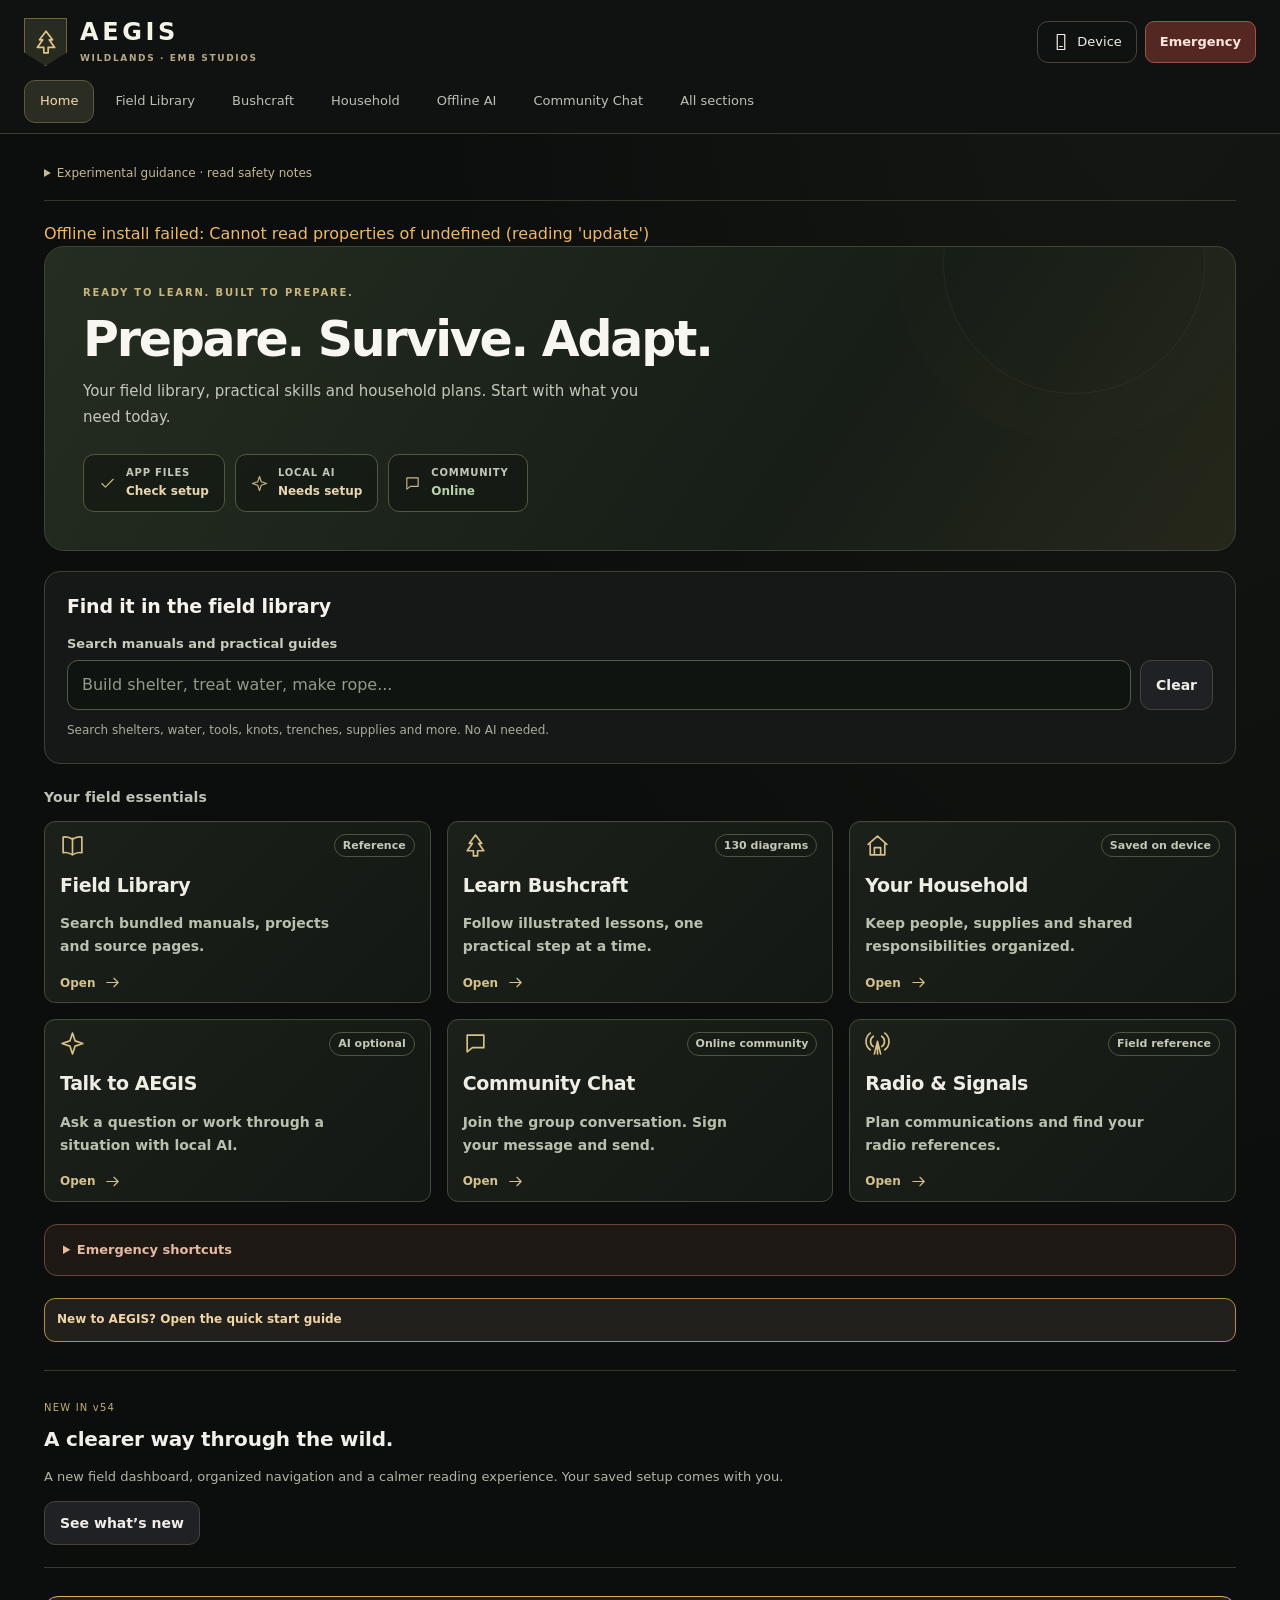
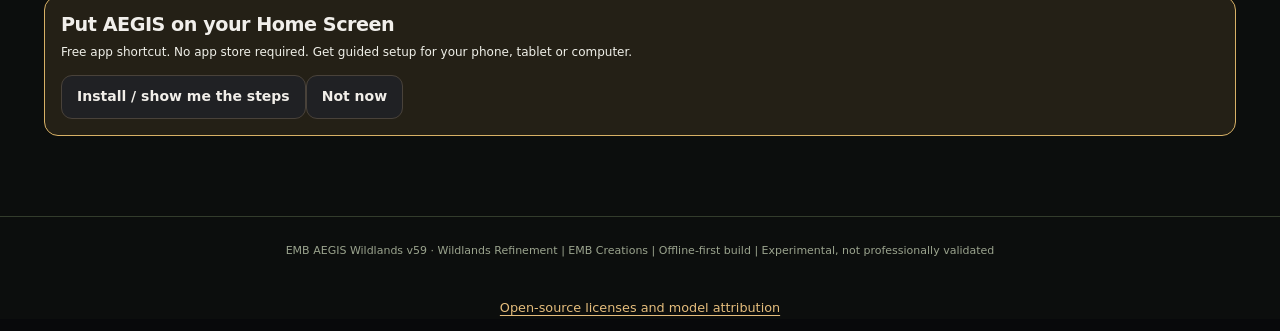
==== commit e9c61e11: "style: refine the full Wildlands interface and conversation layout (v59)" ====
--- a/index.html
+++ b/index.html
@@ -274,7 +274,7 @@
 <div class="panel"><h2>Backup and storage status</h2><div id="backupstatus" class="step" role="status"></div><button id="export">Export verified backup (JSON)</button><label for="import">Restore a backup (v4 or legacy v3 file)</label><input type="file" id="import" accept="application/json,.json"><button id="clear">Erase all data</button></div>
 <div class="panel"><h2>Imported documents (plain text, searched locally)</h2><label for="docfile">Import .txt/.md files (max 1 MB each, 25 documents)</label><input type="file" id="docfile" accept=".txt,.md,text/plain" multiple><ul id="doclist"></ul><label for="docq">Search documents</label><input id="docq"><button id="docsearchbtn">Search</button><div id="docres"></div></div></section>
 <aside id="aegis-urgent-banner" hidden role="alert" style="border:2px solid #d97706;border-radius:12px;padding:12px;margin:12px 0;background:#302012;color:#fff"></aside><section id="phase4" class="view" hidden><div id="p4-root"><section class="panel"><h2>Field Intelligence · Phase 4</h2><p>Offline-first deterministic planning. No AI model or internet required. Local data stays on this device unless you export it.</p><h3>Situation Advisor 2.0</h3><label for="p4-situation">Describe your situation and equipment</label><textarea id="p4-situation" rows="5" placeholder="We have a tarp, sleeping bag, blanket and knife. Four people, cold weather, power outage..."></textarea><button type="button" id="p4-analyze">Analyze situation</button><pre id="p4-analysis" style="white-space:pre-wrap;overflow-wrap:anywhere"></pre></section><section class="panel"><h3>Household resource calculator</h3><p>Conservative planning estimates, not guaranteed survival duration.</p><label for="p4-people">People</label><input id="p4-people" type="number" min="1" max="30" value="4"><label for="p4-days">Planning days</label><input id="p4-days" type="number" min="1" max="365" value="3"><pre id="p4-report" style="white-space:pre-wrap"></pre><h3>Inventory</h3><div id="p4-inventory"></div><label for="p4-item">Item</label><input id="p4-item" placeholder="e.g. Drinking water"><label for="p4-qty">Quantity</label><input id="p4-qty" type="number" min="0" step="any"><label for="p4-category">Category</label><select id="p4-category"><option value="water">Water (liters)</option><option value="food">Food (kcal)</option><option value="power">Power</option><option value="medical">Medical</option><option value="equipment">Equipment</option><option value="other">Other</option></select><label for="p4-unit">Unit (non-water/food)</label><input id="p4-unit" placeholder="units, cells, liters of fuel"><button id="p4-add" type="button">Add inventory item</button></section><section class="panel"><h3>Offline Mission Planner</h3><p>Use checklists, agree on a return/check-in time, and review hazards before departure.</p><label for="p4-mission-type">Mission</label><select id="p4-mission-type"><option>Water collection</option><option>Home power outage</option><option>Shelter inspection</option><option>Supply check</option></select><label for="p4-return">Return or check-in time</label><input id="p4-return" type="datetime-local"><button id="p4-mission-add" type="button">Create mission</button><div id="p4-missions"></div></section><section class="panel"><h3>Connected Field Guide Search</h3><p>Search registered offline procedures by title and tags. Open Field Guide for full procedures.</p><input id="p4-guide-search" placeholder="shelter, water, cordage, fishing..." aria-label="Search offline procedures"><div id="p4-guide-results"></div></section><section class="panel"><h3>Offline Data &amp; Reliability</h3><p>Export your plans before changing devices or clearing browser storage. Test airplane mode after the service worker finishes caching.</p><button id="p4-export" type="button">Export JSON backup</button><label for="p4-import">Import JSON backup</label><input id="p4-import" type="file" accept=".json,application/json"><button id="p4-reset" type="button">Reset Phase 4 data</button><p id="p4-status" role="status"></p></section></div></section><section id="aichat" class="view" hidden><div id="aegis-chat-root" class="panel"><h2>AEGIS · Offline AI Chat</h2><p>Talk directly to the language model running on your device. No account or internet required after installation. Answers may be incorrect; verify important survival and medical guidance against reliable references.</p><p id="aegis-chat-status" role="status" aria-live="polite">Checking local AI model…</p><div id="aegis-chat-thread" role="log" aria-live="polite" aria-label="Offline AI conversation" style="min-height:260px;max-height:60vh;overflow-y:auto;border:1px solid #4a4130;border-radius:10px;padding:12px;margin:12px 0"></div><label for="aegis-chat-input">Your message</label><textarea id="aegis-chat-input" rows="4" maxlength="2500" placeholder="Ask AEGIS anything, or describe your survival situation… (Enter to send, Shift+Enter for a new line)"></textarea><label for="aegis-chat-length">Response length</label><select id="aegis-chat-length"><option value="120" selected>Short · faster</option><option value="200">Normal</option><option value="300">Long · slower</option></select><div style="display:flex;gap:8px;flex-wrap:wrap;margin-top:12px"><button type="button" id="aegis-chat-send">Send to local AI</button><button type="button" id="aegis-chat-manual">Find in manual · no AI wait</button><button type="button" id="aegis-chat-check">Check model</button><button type="button" id="aegis-chat-export">Export conversation</button><button type="button" id="aegis-chat-clear">Clear conversation</button></div><p class="muted">Messages are stored locally on this device. Only recent messages are included in the model's short context. The model may be slow on older hardware and is not a substitute for verified emergency instructions.</p></div></section><section id="messages" class="view" hidden><section class="panel"><h2>Messages · AEGIS Broadcast</h2><p class="muted">Announcements from the AEGIS team. New messages appear here when you open the app online; saved messages remain available offline.</p><p id="aegis-unread-counter" aria-live="polite"></p><button id="aegis-alert-refresh" type="button">Check for messages</button> <button id="aegis-notify-optin" type="button">Enable background notifications</button><p id="aegis-notify-status" role="status" class="muted">Tap Enable background notifications on each installed device. Allow notifications when prompted. Requires internet; not an official emergency alert service.</p> <button id="aegis-alert-mark-read" type="button">Mark all read</button><p id="aegis-alert-status" role="status"></p><div id="aegis-alert-list"></div></section></section><section id="admin" class="view" hidden><section class="panel"><h2>AEGIS · Broadcast Administration</h2><p class="muted">Restricted publishing. A password must be verified by a server; no credentials are embedded in the public app.</p><div id="aegis-admin-root"></div></section></section><section id="updates" class="view" hidden><section class="panel" id="aegis-visitor-panel"><h2>AEGIS · Community traffic</h2><p>Privacy-conscious, approximate daily visitor counts. No tracking of chats or personal field plans.</p></section><div class="wild-hero"><div class="wild-kicker">AEGIS · RELEASES & COMMUNITY</div><h2>Updates & Alerts</h2><p>Release notes are bundled for offline reference. Community messages sync while connected and remain readable offline after a successful check.</p></div><section class="panel"><h2>Changelog · Release history</h2><div id="aegis-update-list"></div></section></section><section id="diag" class="view" hidden><div class="panel"><h2>Diagnostics</h2><button id="rundiag">Run diagnostics</button><div id="diagout"></div></div></section>
-<section id="community" class="view" hidden aria-label="Community Chat"></section></main><div id="printarea" hidden></div><footer>EMB AEGIS Wildlands v58 · Guide-backed Conversations | EMB Creations | Offline-first build | Experimental, not professionally validated</footer>
+<section id="community" class="view" hidden aria-label="Community Chat"></section></main><div id="printarea" hidden></div><footer>EMB AEGIS Wildlands v59 · Wildlands Refinement | EMB Creations | Offline-first build | Experimental, not professionally validated</footer>
 <script>globalThis.AEGIS=globalThis.AEGIS||{};AEGIS.fmData={"version":"fm-v1","items":[{"id":"inner_bark","name":"inner bark of linden/elm/hickory/white oak/mulberry/chestnut/cedar","kind":"material","aliases":["inner bark","tree bark","bark strips","basswood bark","linden bark","elm bark","hickory bark","cedar bark","mulberry bark"],"note":"Manual lists these tree species; AEGIS cannot identify trees from text. Confirm species locally."},{"id":"plant_fiber","name":"strong plant fibers (suitable after pull/twist/knot test)","kind":"material","aliases":["plant fibers","plant fibres","fibers","fibres","grass fiber","nettle","dogbane","yucca","reeds","coconut husk fiber","vines fibre"]},{"id":"parachute_line","name":"parachute suspension line","kind":"material","aliases":["parachute line","paracord","para cord","suspension line","parachute cord","paracord line"]},{"id":"shoelace","name":"shoelaces","kind":"material","aliases":["shoelace","shoelaces","laces","boot laces"]},{"id":"woven_fabric","name":"canvas / tarpaulin / cotton webbing (unravel-able)","kind":"material","aliases":["canvas","tarp","tarpaulin","cotton belt","web belt","webbing","cotton rope","burlap","sack cloth","cotton fabric","cotton cloth"]},{"id":"twine","name":"twine / string / rope","kind":"material","aliases":["twine","string","rope","cord","yarn","thread","fishing line","line"],"note":"Ready-made cordage; counts as cordage."},{"id":"tendons_dried","name":"dried tendons from large game (e.g. deer)","kind":"material","aliases":["tendon","tendons","sinew source","dried tendons"]},{"id":"animal_skin","name":"animal skin / hide","kind":"material","aliases":["hide","skin","animal skin","pelt","rawhide source","leather"]},{"id":"hardwood_piece","name":"hardwood (oak, birch, other nonresinous hardwood)","kind":"material","aliases":["hardwood","oak","birch","wood piece","piece of wood","branch","stick of hardwood","dowel","wooden dowel","small branch","twig"]},{"id":"bone_large","name":"large bone (e.g. leg bone of deer or similar)","kind":"material","aliases":["bone","bones","leg bone","deer bone","large bone","antler"]},{"id":"sharp_stone","name":"sharp-edged stone (chert/flint preferred)","kind":"material","aliases":["flint","chert","sharp stone","sharp-edged stone","knappable stone"]},{"id":"saplings_supple","name":"supple saplings","kind":"material","aliases":["sapling","saplings","green sticks","green poles","poles","young trees"]},{"id":"sticks","name":"straight sticks / small limbs","kind":"material","aliases":["sticks","limbs","branches","poles","bamboo","canes","branch"]},{"id":"vines","name":"vines / flexible lashing stems","kind":"material","aliases":["vine","vines","creeper","rattan","willow whips","flexible stems","withies","willow"]},{"id":"metal_piece","name":"small metal item (pin, needle, wire, small nail, any piece of metal)","kind":"material","aliases":["wire","nail","nails","pin","needle","safety pin","paperclip","paper clip","scrap metal","metal piece"]},{"id":"bait","name":"bait","kind":"material","aliases":["bait","worms","insects","bread","meat scraps","grubs"]},{"id":"square_cloth","name":"square-shaped cloth/poncho/blanket/canvas sheet","kind":"material","aliases":["poncho","blanket","tarp sheet","canvas sheet","sheet","towel","bedsheet","bed sheet","square cloth","plastic sheet"]},{"id":"hollow_wood","name":"hollowed piece of wood / bark / bamboo container (check bamboo)","kind":"material","aliases":["hollow log","bark container","wooden container","bamboo section","hollowed wood","wooden bowl blank","log"]},{"id":"safe_rocks","name":"hot-rock safe stones (NOT limestone or sandstone)","kind":"material","aliases":["granite","basalt","quartzite","identified safe rocks"],"note":"Rocks with air pockets (limestone, sandstone) may explode in fire."},{"id":"water","name":"water","kind":"material","aliases":["water","clean water","water supply"]},{"id":"fish_catch","name":"freshly caught fish","kind":"material","aliases":["fish","caught fish","trout","bass","catfish","a fish"]},{"id":"meat","name":"meat from legally harvested game","kind":"material","aliases":["meat","game meat","venison","jerky meat"]},{"id":"cordage","name":"cordage / lashing line","kind":"group","aliases":["cordage","lashing","lashing material"],"members":["twine","cordage_made","sinew_lashing","rawhide_strips"]},{"id":"hook_or_gorge","name":"fish hook, wooden hook or gorge","kind":"group","aliases":[],"members":["metal_hook","wooden_hook","gorge"]},{"id":"bait_any","name":"bait","kind":"group","aliases":[],"members":["bait"]},{"id":"cordage_made","name":"homemade cordage","kind":"product","aliases":["homemade cordage"]},{"id":"sinew_lashing","name":"sinew lashing strand","kind":"product","aliases":[]},{"id":"rawhide_strips","name":"rawhide strips","kind":"product","aliases":[]},{"id":"stone_knife","name":"stone knife / blade","kind":"product","aliases":["stone knife"]},{"id":"bone_point","name":"bone puncturing point (puncture use only)","kind":"product","aliases":[]},{"id":"wooden_hook","name":"wooden fish hook","kind":"product","aliases":[]},{"id":"metal_hook","name":"fish hook (store-bought or improvised metal)","kind":"product","aliases":["fish hook","fishhook","fish hooks","hook","hooks","fishing hook","improvised hook"],"note":"Not in the manual as a numbered procedure; manual only says hooks can be made from pins, needles, wire, small nails or any metal."},{"id":"gorge","name":"fishing gorge","kind":"product","aliases":[]},{"id":"handline","name":"handline fishing rig","kind":"product","aliases":["hand line","fishing line rig"]},{"id":"stakeout_rig","name":"stakeout fishing rig","kind":"product","aliases":[]},{"id":"fish_trap","name":"funnel fish basket trap","kind":"product","aliases":[]},{"id":"gill_net","name":"hand-tied gill net","kind":"product","aliases":[]},{"id":"horseshoe_pack","name":"horseshoe pack","kind":"product","aliases":["bedroll pack","bundle pack"]},{"id":"square_pack_frame","name":"square pack frame","kind":"product","aliases":[]},{"id":"wooden_bowl","name":"hot-rock wooden bowl","kind":"product","aliases":[]},{"id":"carved_utensils","name":"carved wooden utensils","kind":"product","aliases":[]},{"id":"dried_meat_strips","name":"air-dried meat strips","kind":"product","aliases":[]},{"id":"knife","name":"knife (any cutting tool)","kind":"tool","aliases":["knife","blade","razor","machete","pocket knife","multitool","multi-tool","scissors","hatchet","axe"]},{"id":"chipping_tool","name":"chipping tool (light blunt tool of wood, bone or metal)","kind":"tool","aliases":["hammerstone","chipping tool","antler hammer"]},{"id":"flaking_tool","name":"flaking tool (pointed bone, antler tine or soft iron)","kind":"tool","aliases":["antler tine","flaking tool","pressure flaker","antler"]},{"id":"rough_stone","name":"rough-surfaced stone (abrasive)","kind":"tool","aliases":["rough stone","sandstone","whetstone","file","abrasive"]},{"id":"hammer_rock","name":"hammer rock / heavy object","kind":"tool","aliases":["hammer","hammer rock","heavy rock","mallet","rock","rocks","stone","stones","large rock"]},{"id":"fire","name":"fire","kind":"tool","aliases":["fire","campfire","fire pit","flame"]},{"id":"drying_frame","name":"framework/rack (sticks lashed)","kind":"tool","aliases":["rack","drying rack","frame"]}],"recipes":[{"id":"cordage_bark","title":"Cordage from inner bark or strong plant fibers","category":"Cordage & lashing","status":"SOURCED_UNTESTED","produces":["cordage_made"],"materials":[{"anyOf":["inner_bark","plant_fiber"],"qty":null,"note":"Amount depends on length needed; manual gives no yields."}],"tools":[],"optional_tools":["knife"],"skills":["basic hand skills"],"source":{"doc":"US Army FM 21-76 Survival (June 1992), Headquarters Department of the Army","url":"https://cdn.homesteadingforum.org/attach/97/97028-34711-Army-survival-field-manual.pdf","retrieved":"2026-10-30","license":"US Government publication marked 'Approved for public release; distribution is unlimited' (steps paraphrased, not bulk-copied)","section":"Ch.12 Lashing and Cordage: Natural Cordage Selection; Lashing Material (inner bark)"},"steps":[{"text":"Test the raw material first: pull a length to test strength.","check":"It should not snap."},{"text":"Twist a length between your fingers and roll the fibers together.","check":"It should hold together without snapping apart."},{"text":"Tie an overhand knot in the fibers and tighten gently.","check":"If the knot breaks, the material is not usable."},{"text":"Shred the plant fibers (inner bark of the species listed) and braid several strands together to make cord; braiding several strands makes it stronger.","check":"Cord should feel even and firm."},{"text":"Test the finished cord for strength before trusting it for your purpose (see Troubleshooting)."}],"hazards":["Cutting tools can slip; cut away from the body."],"troubleshooting":[{"problem":"Cord snaps in the test","fix":"Add more strands and braid them together (the manual says braiding several strands makes it stronger), or choose a different fiber."}],"maintenance":["Re-test cord that has been wet, dried out, or stressed before reuse (AEGIS addition; not in manual)."],"gaps":["No breaking-strength figures, strand counts or lengths are given in the source.","Tree species cannot be identified by AEGIS from text; local confirmation needed."]},{"id":"cordage_unravel","title":"Cordage / fishing line by unraveling salvaged fabric or line","category":"Cordage & lashing","status":"SOURCED_UNTESTED","produces":["cordage_made"],"materials":[{"anyOf":["woven_fabric","parachute_line","shoelace"],"qty":null}],"tools":[],"optional_tools":["knife"],"skills":["basic hand skills"],"source":{"doc":"US Army FM 21-76 Survival (June 1992), Headquarters Department of the Army","url":"https://cdn.homesteadingforum.org/attach/97/97028-34711-Army-survival-field-manual.pdf","retrieved":"2026-10-30","license":"US Government publication marked 'Approved for public release; distribution is unlimited' (steps paraphrased, not bulk-copied)","section":"Ch.12 Lashing and Cordage (unraveling a cotton web belt); Fishing aids (unravel tarpaulin/canvas threads, shoelaces, parachute line)"},"steps":[{"text":"Unravel the web belt, tarpaulin or canvas into its threads (shoelaces and parachute suspension line also work well as-is).","check":"Threads should come out in usable lengths."},{"text":"For fishing line, tie unraveled threads together in short lengths, in groups of three or more threads.","check":"Knots should sit snug and not slip."},{"text":"Test the finished line by pulling before use."}],"hazards":[],"troubleshooting":[{"problem":"Line parts at knots","fix":"Re-tie with more threads per group (the manual specifies groups of three or more)."}],"maintenance":["Check knots before each use."],"gaps":["No strength values in the source."]},{"id":"sinew_lashing","title":"Sinew lashing from dried tendons","category":"Cordage & lashing","status":"SOURCED_UNTESTED","produces":["sinew_lashing"],"materials":[{"item":"tendons_dried","qty":null}],"tools":[],"optional_tools":["hammer_rock"],"skills":["handling harvested game"],"prerequisites_note":"Requires legally harvested large game and hygienic handling; see Fishing & Food Procurement and the regulations note.","source":{"doc":"US Army FM 21-76 Survival (June 1992), Headquarters Department of the Army","url":"https://cdn.homesteadingforum.org/attach/97/97028-34711-Army-survival-field-manual.pdf","retrieved":"2026-10-30","license":"US Government publication marked 'Approved for public release; distribution is unlimited' (steps paraphrased, not bulk-copied)","section":"Ch.12 Lashing Material (sinew)"},"steps":[{"text":"Remove tendons from large game such as deer and dry them completely."},{"text":"Smash the dried tendons so they separate into fibers."},{"text":"Moisten the fibers and twist them into a continuous strand; braid strands for stronger lashing."},{"text":"For small lashings no knot is needed: moistened sinew is sticky and hardens when dry."}],"hazards":["Raw animal tissue can carry disease and parasites; wash hands and tools (AEGIS addition, review needed)."],"troubleshooting":[],"maintenance":["Keep dry; sinew softens when wet (AEGIS inference, not in source)."],"gaps":["Drying time not specified in source."]},{"id":"rawhide_strips","title":"Rawhide strips for large lashing jobs","category":"Cordage & lashing","status":"SOURCED_UNTESTED","produces":["rawhide_strips"],"materials":[{"item":"animal_skin","qty":null}],"tools":[{"anyOf":["knife"]}],"skills":["skinning"],"source":{"doc":"US Army FM 21-76 Survival (June 1992), Headquarters Department of the Army","url":"https://cdn.homesteadingforum.org/attach/97/97028-34711-Army-survival-field-manual.pdf","retrieved":"2026-10-30","license":"US Government publication marked 'Approved for public release; distribution is unlimited' (steps paraphrased, not bulk-copied)","section":"Ch.12 Lashing Material (rawhide); Clothing and Insulation (animal skins)"},"steps":[{"text":"Remove excess fat and any meat from the skin; do not use skins from infected or diseased animals if at all possible.","check":"Skin clean of fat and meat."},{"text":"Use water to clean the skin thoroughly; if no water, at least shake it out thoroughly (animals carry ticks, lice, fleas)."},{"text":"Dry the skin completely. It need not be stretched if no folds trap moisture; hair need not be removed."},{"text":"Cut the dry skin into strips about 6 mm wide, starting at the center and making one continuous circular cut outward.","check":"Strips about 6 mm wide."},{"text":"Soak strips 2 to 4 hours or until soft; use wet, stretching as much as possible while applying. It becomes strong and durable as it dries."}],"hazards":["Pests and disease from raw hides.","Knife cuts."],"troubleshooting":[{"problem":"Lashing loosens after drying","fix":"Apply wet and stretched as the manual directs; re-wet and re-tighten."}],"maintenance":["Keep dry; re-wet to adjust."],"gaps":[]},{"id":"stone_knife","title":"Stone knife (chipped blade with hilt)","category":"Stone, bone & edged tools","status":"SOURCED_UNTESTED","produces":["stone_knife"],"materials":[{"item":"sharp_stone","qty":1},{"anyOf":["hardwood_piece"],"qty":1,"note":"Hilt: manual says 'some type of hilt'; hardwood is the AEGIS example."},{"item":"cordage","qty":null,"note":"to lash the blade to the hilt"}],"tools":[{"anyOf":["chipping_tool","hardwood_piece","bone_large","metal_piece"],"label":"chipping tool (light, blunt: wood, bone or metal)"},{"anyOf":["flaking_tool","bone_large","metal_piece"],"label":"flaking tool (pointed: bone, antler tine or soft iron)"}],"skills":["flintknapping (basic)"],"source":{"doc":"US Army FM 21-76 Survival (June 1992), Headquarters Department of the Army","url":"https://cdn.homesteadingforum.org/attach/97/97028-34711-Army-survival-field-manual.pdf","retrieved":"2026-10-30","license":"US Government publication marked 'Approved for public release; distribution is unlimited' (steps paraphrased, not bulk-copied)","section":"Ch.12 Edged Weapons: Knives: Stone"},"steps":[{"text":"Rough out the desired shape on the sharp-edged stone with the chipping tool; keep the blade fairly thin."},{"text":"Press the flaking tool against the edge; this removes flakes from the opposite side, leaving a very sharp edge. Work along the whole edge you need."},{"text":"Lash the blade to a hilt.","check":"Blade should not twist or slide in the lashing."}],"hazards":["Chipped stone has razor edges and flakes can fly: protect eyes and hands (AEGIS addition; the source does not state this).","Keep bystanders and children clear while knapping (AEGIS addition)."],"troubleshooting":[{"problem":"Edge will not hold","fix":"The manual notes stone is excellent for puncturing and good for chopping but will not hold a fine edge; chert or flint can have very fine edges."}],"maintenance":["Re-flake the edge with the flaking tool when dull (source: use the flaking tool along the edge you need to sharpen)."],"gaps":["No stone-selection test, strike angles, or hilt-lashing geometry in the source.","Manual categorizes this under weapons; AEGIS presents it only as a cutting/puncturing tool."]},{"id":"bone_point","title":"Bone puncturing point (puncture only)","category":"Stone, bone & edged tools","status":"SOURCED_UNTESTED","produces":["bone_point"],"materials":[{"item":"bone_large","qty":1},{"anyOf":["hardwood_piece"],"qty":1,"note":"handle if splinter is too small"},{"item":"cordage","qty":null}],"tools":[{"item":"hammer_rock"},{"item":"rough_stone"}],"skills":["basic"],"source":{"doc":"US Army FM 21-76 Survival (June 1992), Headquarters Department of the Army","url":"https://cdn.homesteadingforum.org/attach/97/97028-34711-Army-survival-field-manual.pdf","retrieved":"2026-10-30","license":"US Government publication marked 'Approved for public release; distribution is unlimited' (steps paraphrased, not bulk-copied)","section":"Ch.12 Edged Weapons: Knives: Bone"},"steps":[{"text":"Choose a large bone (e.g. deer leg bone is best)."},{"text":"Lay it on a hard object and shatter it by hitting with a heavy object such as a rock."},{"text":"Select a suitable pointed splinter; shape and sharpen it by rubbing on a rough-surfaced rock."},{"text":"If the piece is too small to hold, lash it securely to a hardwood handle.","check":"Splinter should be firm in the handle."}],"hazards":["Flying bone splinters when shattering: protect eyes (AEGIS addition).","Source: use only to puncture; it will not hold an edge and may flake or break if used otherwise."],"troubleshooting":[],"maintenance":["Re-sharpen on rough stone."],"gaps":[]},{"id":"wooden_hook","title":"Wooden fish hook","category":"Fishing & food procurement","status":"SOURCED_UNTESTED","produces":["wooden_hook"],"materials":[{"item":"hardwood_piece","qty":1,"note":"shank about 2.5 cm long and about 6 mm in diameter"},{"anyOf":["bone_point","metal_piece"],"qty":1,"note":"the point: bone, wire or nail"},{"item":"cordage","qty":null}],"tools":[{"item":"knife"}],"skills":["basic carving"],"source":{"doc":"US Army FM 21-76 Survival (June 1992), Headquarters Department of the Army","url":"https://cdn.homesteadingforum.org/attach/97/97028-34711-Army-survival-field-manual.pdf","retrieved":"2026-10-30","license":"US Government publication marked 'Approved for public release; distribution is unlimited' (steps paraphrased, not bulk-copied)","section":"Ch.8 Fishing Devices: Improvised Fishhooks"},"steps":[{"text":"Cut a piece of hardwood about 2.5 cm long and about 6 mm in diameter for the shank.","check":"Shank ~2.5 cm x 6 mm."},{"text":"Cut a notch in one end to hold the point."},{"text":"Place the point (bone piece, wire or nail) in the notch."},{"text":"Hold the point in the notch and tie securely so it cannot move out of position.","check":"Point must not shift when tugged."}],"hazards":["Hooks cause puncture injuries; handle by the shank and cover points when not in use (AEGIS addition).","Cutting tool slips."],"troubleshooting":[{"problem":"Point moves in the notch","fix":"Retie more securely; the manual requires the point not move out of position."},{"problem":"Hook too large for the fish","fix":"Manual: for smaller hooks use smaller material."}],"maintenance":["Replace frayed tie."],"gaps":["No hook geometry beyond shank size."]},{"id":"gorge","title":"Fishing gorge","category":"Fishing & food procurement","status":"SOURCED_UNTESTED","produces":["gorge"],"materials":[{"anyOf":["hardwood_piece","bone_large","metal_piece"],"qty":1,"note":"small shaft of wood, bone, metal or other material"},{"item":"cordage","qty":null}],"tools":[{"anyOf":["knife","rough_stone"],"label":"something to sharpen both ends and cut the notch"}],"skills":["basic carving"],"source":{"doc":"US Army FM 21-76 Survival (June 1992), Headquarters Department of the Army","url":"https://cdn.homesteadingforum.org/attach/97/97028-34711-Army-survival-field-manual.pdf","retrieved":"2026-10-30","license":"US Government publication marked 'Approved for public release; distribution is unlimited' (steps paraphrased, not bulk-copied)","section":"Ch.8 Fishing Devices: Improvised Fishhooks (gorge)"},"steps":[{"text":"Make a small shaft of wood, bone, metal or similar material, sharp on both ends and notched in the middle.","check":"Sharp on BOTH ends; notch in the middle."},{"text":"Tie cordage in the notch."},{"text":"Bait it by placing the bait on the gorge lengthwise; the fish swallows bait and gorge together."}],"hazards":["Both ends are sharp: puncture risk (AEGIS addition).","Fish that swallow a gorge cannot be released unharmed (AEGIS inference)."],"troubleshooting":[],"maintenance":[],"gaps":["No dimensions in source."]},{"id":"handline","title":"Basic handline (line + hook or gorge + bait)","category":"Fishing & food procurement","status":"REVIEW_NEEDED","produces":["handline"],"materials":[{"item":"cordage","qty":null,"note":"fishing line"},{"item":"hook_or_gorge","qty":1},{"item":"bait_any","qty":null}],"tools":[],"skills":["basic"],"source":{"doc":"US Army FM 21-76 Survival (June 1992), Headquarters Department of the Army","url":"https://cdn.homesteadingforum.org/attach/97/97028-34711-Army-survival-field-manual.pdf","retrieved":"2026-10-30","license":"US Government publication marked 'Approved for public release; distribution is unlimited' (steps paraphrased, not bulk-copied)","section":"Assembled from Ch.8 fishing devices and Ch.12 fishing aids; the manual describes the components but not a numbered 'handline' procedure"},"steps":[{"text":"Prepare line (see cordage recipes; unraveled threads in groups of three or more are the manual's fishing-line example)."},{"text":"Tie the line to the hook (to the notch of a gorge) securely.","check":"Knot must not slip."},{"text":"Bait the hook or gorge and lower it where fish gather; hold the line."}],"hazards":["Hook puncture injuries."],"troubleshooting":[{"problem":"Lose hooks to snags","fix":"Make spare hooks/gorges before fishing (AEGIS suggestion)."}],"maintenance":[],"gaps":["Floats and weights are NOT in the source: not implemented.","Local fishing regulations (licence, methods, seasons) must be checked; AEGIS has no jurisdiction data."]},{"id":"stakeout","title":"Stakeout fishing rig","category":"Fishing & food procurement","status":"SOURCED_UNTESTED","produces":["stakeout_rig"],"materials":[{"item":"saplings_supple","qty":2},{"item":"cordage","qty":null,"note":"one long cord plus two short cords"},{"item":"hook_or_gorge","qty":2},{"item":"bait_any","qty":null}],"tools":[],"skills":["basic"],"source":{"doc":"US Army FM 21-76 Survival (June 1992), Headquarters Department of the Army","url":"https://cdn.homesteadingforum.org/attach/97/97028-34711-Army-survival-field-manual.pdf","retrieved":"2026-10-30","license":"US Government publication marked 'Approved for public release; distribution is unlimited' (steps paraphrased, not bulk-copied)","section":"Ch.8 Fishing Devices: Stakeout"},"steps":[{"text":"Drive two supple saplings into the bottom of the lake, pond or stream so their tops are just below the surface.","check":"Tops just below water surface."},{"text":"Tie a cord between them, slightly below the surface."},{"text":"Tie two short cords with hooks or gorges to that cord; make sure they cannot wrap around the poles or each other, and cannot slip along the long cord.","check":"Cords hang free and fixed."},{"text":"Bait the hooks or gorges."}],"hazards":["Wading in water: cold, current and depth risks (AEGIS addition)."],"troubleshooting":[{"problem":"Short cords tangle","fix":"Per source they must not wrap around poles or each other; shorten or space them."}],"maintenance":["Check unattended lines regularly (AEGIS addition)."],"gaps":["Regulations on set lines vary widely and are not covered."]},{"id":"fish_trap","title":"Funnel fish basket trap","category":"Fishing & food procurement","status":"SOURCED_UNTESTED","produces":["fish_trap"],"materials":[{"item":"sticks","qty":null},{"anyOf":["vines","cordage"],"qty":null}],"tools":[],"skills":["basic lashing"],"source":{"doc":"US Army FM 21-76 Survival (June 1992), Headquarters Department of the Army","url":"https://cdn.homesteadingforum.org/attach/97/97028-34711-Army-survival-field-manual.pdf","retrieved":"2026-10-30","license":"US Government publication marked 'Approved for public release; distribution is unlimited' (steps paraphrased, not bulk-copied)","section":"Ch.8 Fishing Devices: Fish Traps"},"steps":[{"text":"Lash several sticks together with vines into a funnel shape."},{"text":"Close the top, leaving a hole large enough for a fish to swim through."}],"hazards":["Fish traps are restricted or illegal in many places; check local rules before use (AEGIS addition, not verified for any jurisdiction)."],"troubleshooting":[],"maintenance":[],"gaps":["Source gives no dimensions, stick counts or placement guidance for this basket; the manual's tidal-flat and rock-pool traps are not implemented."]},{"id":"gill_net","title":"Hand-tied gill net from suspension line","category":"Fishing & food procurement","status":"REVIEW_NEEDED","produces":["gill_net"],"materials":[{"item":"parachute_line","qty":null,"note":"core lines removed from the sheath"}],"tools":[],"skills":["knot tying (overhand, prusik/girth hitch)"],"source":{"doc":"US Army FM 21-76 Survival (June 1992), Headquarters Department of the Army","url":"https://cdn.homesteadingforum.org/attach/97/97028-34711-Army-survival-field-manual.pdf","retrieved":"2026-10-30","license":"US Government publication marked 'Approved for public release; distribution is unlimited' (steps paraphrased, not bulk-copied)","section":"Ch.8 Fishing Devices: Gill Net"},"steps":[{"text":"Remove the core lines from the suspension line; tie the sheath ('easing') between two trees."},{"text":"Attach several core lines to it, doubled over, with prusik knots or girth hitches. Line count and spacing set net length and mesh size."},{"text":"Row 1: tie core lines 2+3, 4+5, 6+7... with overhand knots, leaving one line hanging at each end."},{"text":"Row 2: tie 1+2, 3+4... Use a guideline tied to the trees, moved down each row, to keep rows even and mesh size regular."},{"text":"Continue rows to the desired width; thread a suspension-line easing along the bottom to strengthen it."}],"hazards":["Nets are illegal or tightly regulated in many jurisdictions (AEGIS addition, unverified)."],"troubleshooting":[],"maintenance":[],"gaps":["Figures showing deployment are not reproduced; mesh sizes not given."]},{"id":"fish_prep","title":"Fish handling and preparation","category":"Food handling","status":"REVIEW_NEEDED","produces":[],"materials":[{"item":"fish_catch","qty":null}],"tools":[{"item":"knife"},{"item":"fire"}],"skills":["basic"],"source":{"doc":"US Army FM 21-76 Survival (June 1992), Headquarters Department of the Army","url":"https://cdn.homesteadingforum.org/attach/97/97028-34711-Army-survival-field-manual.pdf","retrieved":"2026-10-30","license":"US Government publication marked 'Approved for public release; distribution is unlimited' (steps paraphrased, not bulk-copied)","section":"Ch.8 Preparation of Fish and Game for Cooking and Storage: Fish"},"steps":[{"text":"Do not eat fish that appears spoiled; cooking does not make spoiled fish edible. Spoilage signs: sunken eyes, peculiar odor, suspicious color (gills red to pink), dents that stay after pressing, slimy body.","check":"Reject if any sign is present."},{"text":"Prepare fish as soon as possible after catching, especially on hot days."},{"text":"Cut out the gills and large blood vessels near the spine. Gut fish longer than 10 cm. Scale or skin it."},{"text":"Cook it: impaled on a stick over open fire, or boiled with skin on (keeps juices as broth). The source says fish is done when meat flakes off.","check":"Cook thoroughly; discard if doubtful."}],"hazards":["Spoiled fish can cause illness within 1-6 hours per source.","Source advises inducing vomiting: AEGIS DOES NOT adopt that; contact poison control/emergency services instead (see Poison exposure protocol).","Modern safe internal cooking temperatures were not checked here."],"troubleshooting":[],"maintenance":[],"gaps":["Safe cooking temperature and storage times not verified against current food-safety authority."]},{"id":"horseshoe_pack","title":"Horseshoe pack (carrying bundle)","category":"Carrying & storage","status":"SOURCED_UNTESTED","produces":["horseshoe_pack"],"materials":[{"item":"square_cloth","qty":1},{"item":"cordage","qty":null}],"tools":[],"skills":["basic"],"source":{"doc":"US Army FM 21-76 Survival (June 1992), Headquarters Department of the Army","url":"https://cdn.homesteadingforum.org/attach/97/97028-34711-Army-survival-field-manual.pdf","retrieved":"2026-10-30","license":"US Government publication marked 'Approved for public release; distribution is unlimited' (steps paraphrased, not bulk-copied)","section":"Ch.12 Rucksack Construction: Horseshoe Pack"},"steps":[{"text":"Lay square-shaped material (poncho, blanket, canvas) flat."},{"text":"Lay items along one edge; pad the hard items."},{"text":"Roll the material with the items toward the opposite edge and tie both ends securely; add extra ties along the bundle."},{"text":"Drape over one shoulder with a line connecting the two ends.","check":"Bundle should not unroll when lifted."}],"hazards":["Heavy or sharp items: pad them to avoid injury and damage."],"troubleshooting":[{"problem":"Bundle sags","fix":"Add extra ties along its length (source)."}],"maintenance":["Re-tie after wetting."],"gaps":[]},{"id":"square_pack","title":"Square pack frame","category":"Carrying & storage","status":"SOURCED_UNTESTED","produces":["square_pack_frame"],"materials":[{"item":"sticks","qty":null,"note":"bamboo, limbs or sticks"},{"item":"cordage","qty":null}],"tools":[],"skills":["lashing"],"source":{"doc":"US Army FM 21-76 Survival (June 1992), Headquarters Department of the Army","url":"https://cdn.homesteadingforum.org/attach/97/97028-34711-Army-survival-field-manual.pdf","retrieved":"2026-10-30","license":"US Government publication marked 'Approved for public release; distribution is unlimited' (steps paraphrased, not bulk-copied)","section":"Ch.12 Rucksack Construction: Square Pack (excerpt available to AEGIS covers frame only)"},"steps":[{"text":"Make cordage first if none is available."},{"text":"Build a square frame from bamboo, limbs or sticks; size varies by person and load."}],"hazards":["Load limits unknown: test with light weight first (AEGIS addition)."],"troubleshooting":[],"maintenance":[],"gaps":["The remaining construction steps (fastening the load, straps) were not captured: this recipe is INCOMPLETE."]},{"id":"wooden_bowl","title":"Wooden bowl or bark container for hot-rock cooking","category":"Containers & cooking","status":"SOURCED_UNTESTED","produces":["wooden_bowl"],"materials":[{"item":"hollow_wood","qty":1},{"item":"safe_rocks","qty":null},{"item":"water","qty":null}],"tools":[{"item":"fire"}],"skills":["fire safety"],"source":{"doc":"US Army FM 21-76 Survival (June 1992), Headquarters Department of the Army","url":"https://cdn.homesteadingforum.org/attach/97/97028-34711-Army-survival-field-manual.pdf","retrieved":"2026-10-30","license":"US Government publication marked 'Approved for public release; distribution is unlimited' (steps paraphrased, not bulk-copied)","section":"Ch.12 Cooking and Eating Utensils: Bowls, Pots"},"steps":[{"text":"Use a hollowed piece of wood that holds the food and enough water to cook it."},{"text":"Heat rocks in the fire; add hot rocks to the water and food; remove rocks as they cool and add hot ones until cooked."},{"text":"Bark or leaf containers can be used but burn above the waterline unless kept moist or the fire is kept low."}],"hazards":["DO NOT use rocks with air pockets such as limestone and sandstone: they may explode when heated (source CAUTION).","A sealed bamboo section will explode if heated because of trapped air and water (source CAUTION): open both ends/cut between joints properly.","Hot rocks cause burns: use tongs/sticks (AEGIS addition).","Unknown rock type: do not assume a rock is safe; if unsure, do not heat it (AEGIS addition consistent with the source caution)."],"troubleshooting":[],"maintenance":[],"gaps":["Potability of water used for cooking is not addressed: use treated water."]},{"id":"carved_utensils","title":"Carved wooden forks, knives and spoons","category":"Containers & cooking","status":"SOURCED_UNTESTED","produces":["carved_utensils"],"materials":[{"item":"hardwood_piece","qty":1,"note":"nonresinous: oak, birch, other hardwood"}],"tools":[{"item":"knife"}],"skills":["basic carving"],"source":{"doc":"US Army FM 21-76 Survival (June 1992), Headquarters Department of the Army","url":"https://cdn.homesteadingforum.org/attach/97/97028-34711-Army-survival-field-manual.pdf","retrieved":"2026-10-30","license":"US Government publication marked 'Approved for public release; distribution is unlimited' (steps paraphrased, not bulk-copied)","section":"Ch.12 Cooking and Eating Utensils: Forks, Knives, Spoons"},"steps":[{"text":"Carve from nonresinous woods (oak, birch, other hardwood) to avoid resin aftertaste and tainting food."},{"text":"Do not use trees that secrete a syrup or resinlike liquid on the bark or when cut.","check":"No sticky sap."}],"hazards":["Carving cuts: cut away from the body.","Do not use wood from unknown/toxic species for food contact: AEGIS cannot identify species from text (AEGIS addition)."],"troubleshooting":[],"maintenance":[],"gaps":["No carving technique details."]},{"id":"dry_meat","title":"Air-dried meat strips (REVIEW REQUIRED)","category":"Food handling","status":"REVIEW_NEEDED","produces":["dried_meat_strips"],"materials":[{"item":"meat","qty":null}],"tools":[{"item":"knife"},{"item":"drying_frame"}],"skills":["food safety"],"source":{"doc":"US Army FM 21-76 Survival (June 1992), Headquarters Department of the Army","url":"https://cdn.homesteadingforum.org/attach/97/97028-34711-Army-survival-field-manual.pdf","retrieved":"2026-10-30","license":"US Government publication marked 'Approved for public release; distribution is unlimited' (steps paraphrased, not bulk-copied)","section":"Ch.8 Drying Meat"},"steps":[{"text":"Cut meat into strips about 6 mm thick, with the grain."},{"text":"Hang strips on a rack in a sunny, well-ventilated place, out of reach of animals and covered against blowflies."},{"text":"Dry thoroughly before eating; properly dried meat is dry and crisp and not cool to the touch."}],"hazards":["SAFETY FLAG: this 1992 procedure has NOT been checked against current food-safety guidance (e.g. USDA). Drying alone may not make meat safe; do not rely on it in warm, humid conditions.","Shelf-life claims in the source are intentionally NOT reproduced."],"troubleshooting":[],"maintenance":[],"gaps":["Verify against current USDA/extension guidance before treating as proven."]},{"id":"stub_basket_weaving","title":"Woven foraging baskets / collection bags","category":"Foraging equipment","status":"NOT_IMPLEMENTED","produces":[],"materials":[],"tools":[],"skills":[],"source":null,"steps":[],"hazards":[],"troubleshooting":[],"maintenance":[],"gaps":["No sourced procedure obtained yet. Next: obtain an open-licensed basketry source (e.g. extension service or public-domain manual) and encode measurements."]},{"id":"stub_carrying_frame","title":"Frame carrier (beyond the square-pack frame)","category":"Foraging equipment","status":"NOT_IMPLEMENTED","produces":[],"materials":[],"tools":[],"skills":[],"source":null,"steps":[],"hazards":[],"troubleshooting":[],"maintenance":[],"gaps":["Only a partial frame description exists; need full public-domain text."]},{"id":"stub_digging_stick","title":"Digging stick","category":"Primitive tools","status":"NOT_IMPLEMENTED","produces":[],"materials":[],"tools":[],"skills":[],"source":null,"steps":[],"hazards":[],"troubleshooting":[],"maintenance":[],"gaps":["Not described in the source available to AEGIS; no procedure."]},{"id":"stub_wedge_mallet","title":"Wooden wedges and mallets","category":"Primitive tools","status":"NOT_IMPLEMENTED","produces":[],"materials":[],"tools":[],"skills":[],"source":null,"steps":[],"hazards":[],"troubleshooting":[],"maintenance":[],"gaps":["Not described in the source available to AEGIS; no procedure."]},{"id":"stub_float_weight","title":"Floats and weights for handlines","category":"Fishing & food procurement","status":"NOT_IMPLEMENTED","produces":[],"materials":[],"tools":[],"skills":[],"source":null,"steps":[],"hazards":[],"troubleshooting":[],"maintenance":[],"gaps":["Not in source; no procedure."]},{"id":"stub_plant_drying_rack","title":"Plant/food drying racks and food-storage systems","category":"Food handling","status":"NOT_IMPLEMENTED","produces":[],"materials":[],"tools":[],"skills":[],"source":null,"steps":[],"hazards":[],"troubleshooting":[],"maintenance":[],"gaps":["Only meat drying is in the source and it is flagged for modern food-safety review."]},{"id":"stub_clay_pot","title":"Fired clay containers","category":"Containers & cooking","status":"NOT_IMPLEMENTED","produces":[],"materials":[],"tools":[],"skills":[],"source":null,"steps":[],"hazards":[],"troubleshooting":[],"maintenance":[],"gaps":["Not in source; no procedure."]},{"id":"stub_traps_weapons","title":"Hunting weapons, snares and deadfall/kill traps","category":"Food procurement (policy)","status":"NOT_IMPLEMENTED","produces":[],"materials":[],"tools":[],"skills":[],"source":null,"steps":[],"hazards":[],"troubleshooting":[],"maintenance":[],"gaps":["DELIBERATELY NOT IMPLEMENTED: construction details add injury and misuse risk and conflict with AEGIS's no-weapon/no-booby-trap policy; only education on limits, risks and regulations is provided (see manual entries)."]}],"edu":[{"id":"edu_tracking","title":"Reading animal sign (education only)","status":"SOURCED_UNTESTED","source":{"doc":"US Army FM 21-76 Survival (June 1992), Headquarters Department of the Army","url":"https://cdn.homesteadingforum.org/attach/97/97028-34711-Army-survival-field-manual.pdf","retrieved":"2026-10-30","license":"US Government publication marked 'Approved for public release; distribution is unlimited' (steps paraphrased, not bulk-copied)","section":"Ch.8 Animals for Food; Traps and Snares (indicators)"},"body":["The manual advises learning the habits and behavior of classes of animals rather than memorizing species; many animals keep a range, den or nest, have somewhat fixed feeding areas and trails between areas.","Signs it lists for finding animal activity: runs and trails; tracks; droppings; chewed or rubbed vegetation; nesting or roosting sites; feeding and watering areas.","A 'trail' shows use by several species and is distinct; a 'run' is smaller, less distinct, and shows one species.","Larger herding animals (elk, caribou) roam vast areas and are harder to trap; the manual advises concentrating on smaller, more abundant animals unless large game is available."],"limits":["Reading sign takes practice and local knowledge; text cannot teach species identification.","AEGIS has no regional wildlife data."]},{"id":"edu_injury","title":"Wildlife injury and disease risks","status":"SOURCED_UNTESTED","source":{"doc":"US Army FM 21-76 Survival (June 1992), Headquarters Department of the Army","url":"https://cdn.homesteadingforum.org/attach/97/97028-34711-Army-survival-field-manual.pdf","retrieved":"2026-10-30","license":"US Government publication marked 'Approved for public release; distribution is unlimited' (steps paraphrased, not bulk-copied)","section":"Ch.8 Animals for Food: Mammals"},"body":["Per the manual: the injury an animal can inflict is in proportion to its size; all mammals have teeth and nearly all will bite in self-defense; even a squirrel can inflict a serious wound; any bite risks infection.","A mother defending young can be extremely aggressive; any animal with no escape route will fight when cornered.","Scavenging mammals such as opossum may carry disease. Wash hands and tools after handling wild animals (AEGIS addition).","Seek medical care for any bite; see the wound-care protocol (note: rabies exposure needs professional assessment: AEGIS addition, not verified in this module)."],"limits":["Not a substitute for hunter-education or wildlife-agency training."]},{"id":"edu_regs","title":"Regulations and ethics of harvesting (NOT VERIFIED)","status":"UNVERIFIED","source":null,"body":["Hunting, trapping, netting and set-line fishing are regulated differently in every country, state and province, often requiring licences, seasons and approved methods. AEGIS has NO verified jurisdiction data.","In a declared emergency, rules may or may not be relaxed: do not assume; check with the wildlife/fisheries agency if you can.","Ethical practice (AEGIS general statement, review needed): take only what you will use, avoid breeding-season females and young, avoid waste, and never use poisons or methods that endanger people or the water supply."],"limits":["Cannot be verified offline; add the user's own jurisdiction notes in the Log tab."]},{"id":"edu_hunting_trapping","title":"Hunting and trapping: limitations (no construction steps)","status":"SOURCED_UNTESTED","source":{"doc":"US Army FM 21-76 Survival (June 1992), Headquarters Department of the Army","url":"https://cdn.homesteadingforum.org/attach/97/97028-34711-Army-survival-field-manual.pdf","retrieved":"2026-10-30","license":"US Government publication marked 'Approved for public release; distribution is unlimited' (steps paraphrased, not bulk-copied)","section":"Ch.8 Traps and Snares (introduction)"},"body":["The manual says an effective trapper must know the target species, be capable of building a proper trap, and not alarm prey; there are no catch-all traps and traps must be set for the species present.","Traps and snares can injure people, pets and non-target animals, are often regulated or illegal, and need regular checking. AEGIS therefore provides NO construction steps for hunting weapons, snares or kill traps.","Alternatives with fewer injury risks in the manual set: fish handlines, gorges, stakeouts and fish baskets (subject to local rules); gathering from safe, identified sources."],"limits":["Policy exclusion, not a gap in knowledge: see stub_traps_weapons."]}]};AEGIS.knownWords=["abandoned","abdomen","abdominal","ability","able","about","above","absolutely","absorb","absorption","abundant","acacia","accept","accessory","accident","accidental","according","accurate","acid","acorns","across","action","actions","active","activities","activity","acts","actual","actually","acute","adapt","adder","adding","addition","additional","additionally","adequate","adjust","administer","adult","adults","advantage","advice","aerosol","affect","affected","affects","afford","afghanistan","afraid","africa","after","again","against","agave","agent","agents","aggressive","agkistrodon","airburst","aircraft","airway","alarm","alert","alerting","alerts","alignment","alive","allergic","allow","allowing","allows","almond","almonds","almost","alone","along","alpha","also","alternate","although","altitude","altitudes","always","amaranth","amazon","america","american","americas","ammunition","among","amount","amounts","anchor","anger","angle","angles","angry","animal","animals","ankle","another","antenna","ants","anxiety","anything","anywhere","apart","apex","appear","appearance","appears","appendix","apple","apples","appliances","application","applied","apply","applying","approach","approached","approaches","appropriate","aquatic","arabia","arachnids","arctic","area","areas","arid","arise","arizona","armpits","arms","army","around","aroused","arrives","arrow","arrowroot","arterial","arteries","artery","articles","ashes","ashore","asia","askia","asparagus","aspects","assembly","assigned","assistance","associated","assume","atlantic","attach","attached","attack","attacked","attacks","attention","attic","attitude","attract","attracts","australia","australian","authorities","available","average","averages","aviator","avoid","avoidance","avoiding","aware","away","back","background","bacteria","bags","bait","baited","bake","baked","baking","balance","ball","bamboo","banana","band","bandage","bands","bank","banks","baobab","barbed","bare","bark","barracuda","barren","barrier","base","bases","basic","basically","basins","bass","bath","bats","battery","battle","battlefield","bays","beach","beaded","beams","bean","beans","bear","bearing","bears","beat","beats","because","become","becomes","becoming","bedding","beech","been","bees","before","begin","begins","behavior","behind","being","belly","below","belowground","belt","bend","beneath","bent","berries","berrylike","best","beta","better","between","beyond","biological","bird","birds","bite","bites","biting","bitis","bitten","bitter","bitterness","black","blade","blades","blanket","blast","bleach","bleed","bleeding","blend","blindness","blister","blisters","block","blocks","blood","blooded","blotches","blow","blowing","blue","bluish","blunt","board","boarding","boat","bodied","bodies","body","boil","boiled","boiling","bola","bomb","bone","bones","bootlaces","boots","border","bordered","borne","both","bothrops","bottle","bottles","bottom","bottoms","boughs","boulders","bowls","bowstring","brain","branch","branched","branches","brazil","breadfruit","break","breaks","breaststroke","breathe","breathing","breaths","bridge","bridges","brief","bright","brightly","bring","bristles","broad","broken","brown","brush","buddy","buds","buff","build","building","buildings","built","bulbs","bundle","buoyancy","burdock","burma","burn","burned","burning","burns","burst","bursts","bury","bush","bushes","bushmaster","bypass","cacti","cactus","california","call","called","calm","calories","camas","camouflage","camouflaging","camp","canada","candle","canna","cannot","canopy","canteen","canvas","canyons","capability","capable","capture","capturing","carbohydrates","carbon","care","careful","carefully","caribbean","carolina","carried","carriers","carries","carrot","carry","carrying","case","cases","cashew","cassiopeia","cast","castor","casualties","catch","catches","catching","cattail","cattails","caught","cause","caused","causes","causing","caution","cautious","cautiously","cave","caves","cavity","cell","cells","center","centimeter","centimeters","centipedes","central","cerastes","certain","cgys","chambers","chance","chances","change","changes","changing","channel","channelization","channels","chapter","characteristic","characteristics","charcoal","check","chemical","chemicals","chest","chestnut","chew","chicory","children","chin","china","chipping","chlorine","choice","cholera","choose","chronic","circle","circulation","circumstances","cirrus","clams","clay","clean","cleaning","clear","clearings","clearly","click","climate","climates","climatic","climb","climbing","close","closed","closely","cloth","clothes","clothing","cloud","clouds","club","clubs","clumps","cluster","clustered","clusters","coals","coarse","coast","coastal","coasts","coat","cobra","cobras","coconut","coconuts","code","codes","coffee","coils","cold","collect","collected","colonies","color","coloration","colored","colors","combat","combination","come","comer","comes","comfort","comfortable","comfortably","coming","commander","common","commonly","communicate","communication","communications","community","compass","compasses","complete","completely","completing","components","compound","compounds","compress","compressed","conceal","concealment","concentrate","concentration","concentrations","concern","condensation","condensed","condition","conditions","conduct","cone","cones","confidence","confuse","confusion","coniferous","connecting","conscious","conserve","consider","considerable","considerations","considered","consists","constant","constantly","constipation","construct","constructing","construction","contact","contain","container","containers","containing","contains","contaminated","contamination","content","contents","contingency","continue","continued","continues","continuous","control","controlled","controlling","conversely","cook","cooked","cooking","cool","cooler","cooling","cools","cope","copperhead","coral","cord","cordage","cords","core","corn","corner","correct","cottonmouth","could","countries","country","courses","cover","covered","covering","covers","crabs","crack","cramps","crash","crawl","crawling","crayfish","cream","create","creatures","crest","crevices","critical","crocodiles","crop","cross","crossbands","crossing","crossings","crossmember","crotalus","crown","crush","crushed","cultivated","culture","cumulus","current","currents","customs","cuts","cutting","daily","damage","damaged","damp","dandelion","danger","dangerous","dangers","dark","darker","darkness","date","dawn","daylight","days","dead","deadly","deal","death","deaths","debris","decay","decays","decide","deciduous","decision","decisions","declarations","decoction","decontaminate","decrease","decreases","deep","deeper","deeply","defend","defense","degree","degrees","dehydrated","dehydration","deliver","delivery","dense","density","dental","depend","depending","depends","deployment","depression","depth","dermatitis","desalting","described","description","descriptions","desert","deserts","designed","desired","despite","destroy","destroying","destruction","detailed","details","detect","detecting","detection","determine","determining","detonation","develop","developed","develops","device","devices","diameter","diarrhea","died","dies","diet","difference","different","difficult","difficulty","digging","digital","dipper","direct","direction","directions","directly","dirt","disappear","disaster","disasterassistance","discard","discoloration","discomfort","disease","diseased","diseases","dislocations","disposition","distance","distances","distillation","distinct","distinctive","distinguish","distress","distributed","distribution","disturbed","ditches","divided","dizziness","dock","does","doesn","doing","domestic","done","donut","door","doors","dorsal","dosage","dose","doses","dots","double","doubt","down","downstream","downward","downwind","drag","drain","draw","drawstring","dress","dressing","dried","drier","drift","drill","drink","drinking","drip","drive","driven","drop","drops","drying","dull","dune","dunes","durable","during","dusk","dust","dysentery","each","early","ears","earth","earthquake","earthquakes","easier","easiest","easily","easing","east","eastern","eastward","easy","eaten","eating","eddy","edge","edged","edges","edibility","edible","eels","effect","effective","effectively","effects","efficiency","efficient","efficiently","effort","eggs","either","electric","electrical","electricity","elements","elevation","elevations","else","email","emergencies","emergency","emotional","emplace","empty","encounter","encountered","ends","enemies","enemy","energy","enough","ensure","enter","entering","entire","entirely","entrails","entrance","entry","environment","environmental","environments","equal","equally","equipment","erect","escape","especially","essential","estimate","estuaries","europe","evacuate","evader","evasion","even","event","events","eventually","evergreen","every","everyone","everything","example","examples","exceed","excellent","except","exceptions","excess","excessive","execution","exercise","exhaustion","exist","expect","expedient","experience","experiencing","explode","explosion","expose","exposed","exposure","expressed","extend","extended","extending","extends","extensive","extent","external","extra","extract","extreme","extremely","extremities","extremity","eyes","face","faced","faces","facing","fact","factor","factors","failure","fair","fairly","fall","fallen","falling","fallout","falls","familiar","family","fang","fangs","farmlands","farms","fashion","fast","faster","fatal","fatalities","fatigue","fats","fear","fears","feed","feeding","feeds","feel","feeling","feet","fema","female","fever","fiber","fibers","field","fields","fight","fighting","figs","figure","fill","filled","filter","filtering","filtration","find","finding","fine","finger","fingers","fins","fire","fireball","fires","fireweed","firewood","firm","firmly","first","fish","fishhooks","fishing","fishtail","five","fixed","flaking","flame","flames","flare","flares","flash","flashes","flashlight","flat","flavor","fleas","flesh","fleshy","flies","flight","flint","float","floating","flood","flooding","floods","floor","florida","flotation","flour","flow","flower","flowering","flowers","fluid","fluids","flush","flying","fold","folded","foliage","follow","followed","following","follows","food","foods","foot","footgear","footing","force","forced","forces","ford","foreign","forest","forested","forests","forget","forked","forks","form","format","formation","forming","forms","forth","fortunately","forward","found","four","fourth","fracture","fragrant","frame","framework","free","freezing","frequently","fresh","freshly","freshwater","friction","friendly","friends","frogs","from","front","frostbite","frozen","fruit","fruits","frustration","fuel","fuels","full","fully","function","fungal","funnel","further","gain","game","gamma","gangrene","gardens","garlic","gastrointestinal","gather","gathering","gear","general","generally","generate","generator","generators","gently","germs","gets","getting","gila","gill","gills","give","given","gives","giving","glands","glass","glasses","gloves","glue","goal","goes","going","gone","good","gourd","gradually","grain","grained","grains","grape","grapes","grasp","grass","grasses","grasslike","grassy","gray","grease","great","greater","greatest","greatly","green","greenish","greens","grind","grommet","grommets","ground","group","groups","grow","growing","grown","grows","growth","guidance","guide","guidelines","guinea","gulf","habitat","habitats","habits","hackberry","hair","hairs","hairy","half","hammer","hand","handful","handle","handles","handling","hands","hang","hanging","hangs","happen","happens","hard","harden","harder","hardwood","harm","harmful","harmless","have","having","hazard","hazardous","hazards","head","headache","headquarters","heads","healing","health","healthcare","healthy","hear","heart","heat","heated","heating","heatstroke","heavily","heavy","height","heights","held","helicopter","heloderma","help","helpful","helpline","helps","hemisphere","hemlock","hemotoxic","herb","herbal","herbs","here","hide","hides","hiding","high","higher","highest","highly","hills","hillsides","himalayas","hips","hold","holding","holds","hole","holes","hollow","home","homesites","honey","hood","hook","hooks","horizontal","hornets","hospital","host","hostile","hour","hourglass","hours","house","household","houses","however","https","huge","human","humans","humid","humidity","hundreds","hunt","hunting","husk","husks","hygiene","hypothermia","idea","ideal","identification","identified","identify","ignite","ignites","ignore","illness","illnesses","imagination","immediate","immediately","immersing","imminent","immunizations","impact","importance","important","impossible","improve","improvise","improvised","inches","include","included","includes","including","inconspicuous","increase","increased","increases","india","indian","indica","indicate","indicates","indicators","indies","individual","individually","individuals","indonesia","inedible","infected","infection","infections","infested","inflate","inflation","inflict","influence","information","ingestion","inhabit","initial","inject","injured","injuries","injury","inland","inner","insect","insects","insert","inside","inspect","install","instance","instances","instead","instruction","instructions","insulated","insulating","insulation","insurance","intake","intelligence","intend","intense","intensity","interior","internal","international","intervals","intestinal","into","intruder","involved","involves","iodine","iran","iraq","irregular","irritable","irritation","island","islands","isolated","itching","item","items","itself","jack","japan","jellyfish","joint","jointed","joints","juice","jujube","jungle","jungles","just","keep","keeping","keeps","kenya","kernel","kernels","kerosene","keys","kick","kidneys","kids","kill","killed","killing","kills","kilograms","kilometers","kind","kindling","kinds","king","kits","knee","knees","knife","knives","knot","know","knowing","knowledge","known","knows","krait","lack","lagoons","lake","lakes","lance","land","landing","lands","language","lanka","lantana","lanyard","large","larger","largest","lash","lashing","last","late","later","lateral","laxative","layer","layers","laying","lead","leading","leads","leaf","leaflets","leafy","lean","learn","least","leather","leathery","leave","leaves","leaving","lebanon","leeches","left","legs","length","lengths","lengthwise","lens","less","lessen","lethal","lettuce","level","levels","lice","life","lift","light","lighter","lightly","lights","like","likelihood","likely","lily","limb","limbs","lime","limit","limited","limits","line","lines","link","linkup","lips","liquid","liquids","list","listed","listen","listening","liter","liters","little","live","liver","lives","living","lizard","lizards","lobed","lobsters","local","locate","located","location","locations","logs","loneliness","long","longer","look","looking","lookout","looks","loop","loose","loosen","lose","loses","losing","loss","lost","lotus","loud","lower","luffa","lung","lungs","lying","machete","madagascar","made","maggots","main","mainly","maintain","maintaining","major","make","makes","making","malaysia","male","mamba","mambas","mammals","manage","management","mango","mangrove","manioc","manner","manual","many","margins","marine","mark","marked","markers","marking","markings","marks","marsh","marshes","mask","mass","masses","massive","mast","match","matches","material","materials","matter","mature","maximum","meadows","meal","mean","means","measure","measures","meat","mechanisms","media","medical","medications","medicinal","medicine","medicines","mediterranean","medium","meet","melt","melting","member","members","mental","mentally","message","messages","metal","meter","meters","method","methods","mexican","mexico","microorganisms","midday","middle","might","miles","military","milk","milky","millimeter","millimeters","mind","mineral","minimum","minor","mint","minute","minutes","mirage","mirages","mirror","mission","missions","mittens","mixed","mixture","moderate","modern","moist","moisture","mold","molested","mollusks","monoxide","monsoon","monster","months","moon","morale","moray","more","morning","mosquitoes","moss","most","mostly","motion","mound","mountain","mountainous","mountains","mouth","mouths","move","movement","movements","moves","moving","much","muddy","mulberry","multiplace","muscle","muscles","mushroom","mushrooms","mussels","must","naja","name","names","narrow","national","native","natives","natural","naturally","nature","nausea","navigation","near","nearby","nearly","necessary","neck","necks","need","needed","needle","needlelike","needles","needs","nervous","nest","nesting","nests","nets","netting","neurotoxic","neurotoxin","neutral","neutrons","never","next","nfip","night","nights","nipa","noaa","nocturnal","noise","none","nonpoisonous","noose","nooses","normal","normally","north","northern","nose","notch","note","nothing","nuclear","number","numbness","nutritious","nuts","oars","object","objects","observation","observe","obstacle","obstacles","obstruction","obtain","obtained","obtaining","obvious","obviously","occasionally","occupied","occupy","occur","occurs","ocean","oceans","octopus","odor","odorless","odors","offer","offers","often","oily","older","olive","once","ones","onion","onions","only","onto","open","opening","openings","operating","operation","operations","opposite","option","orach","orange","order","ordinary","organisms","organs","original","ornamental","other","others","otherwise","outage","outages","outcropping","outdoors","outer","outline","outlined","output","outside","oven","over","overall","overcome","overhand","overhead","overlook","overwater","pacific","pack","packet","packets","paddle","pain","painful","pair","pairs","palatable","pale","palm","palmetto","palms","panel","pangi","panic","pants","papaya","paper","parachute","paragraph","paragraphs","parallel","paralysis","parasites","parch","part","parted","partially","particles","particular","particularly","parts","pass","passage","passes","passing","past","patches","pathogens","patient","patrol","patrols","pattern","patterns","pear","peel","penetrating","peninsula","people","peoples","percent","perch","perform","perhaps","perimeter","period","periodically","periods","permanent","permits","persimmon","persistent","person","personal","personnel","persons","pests","pets","philippines","phone","photograph","physical","physically","pick","picking","pickup","piece","pieces","pile","pills","pilot","pine","pink","pins","pith","place","placed","places","placing","plains","plan","planning","plans","plant","plantain","plantations","planted","plants","plastic","plateau","platform","platypus","please","plentiful","plenty","plow","pocket","pockets","pods","point","pointed","pointer","points","poison","poisoning","poisonous","poisons","polar","pole","poles","policy","political","polluted","polynesia","poncho","ponchos","ponds","pools","poor","population","porcupines","portion","portions","position","positions","positive","positively","possible","possibly","potable","potato","potatoes","potent","potential","potentially","pour","powder","power","powered","powerful","practical","practice","precaution","precautions","prefer","preparation","prepare","prepared","preparing","presence","present","presents","preserve","preserver","pressure","prevailing","prevent","prevention","preventive","previous","previously","prey","prickly","primary","primitive","principle","principles","probably","problem","problems","procedure","procedures","proceed","process","processed","procurement","produce","produced","produces","producing","products","proficient","prolonged","prone","proper","properly","proportion","protect","protected","protecting","protection","protective","protects","protein","provide","provided","provider","provides","psychological","ptarmigans","pull","pulled","pulling","pulp","pulse","pulverize","pump","puncture","purification","purify","purple","purplish","purpose","purposes","push","putting","qualities","quality","quantities","quarter","questions","quick","quickly","quicksand","quiet","quite","rabbit","rabbitfish","radiation","radio","radioactive","radioactivity","radios","raft","rafts","rags","rain","rainfall","rains","rainwater","raise","rally","ramp","range","ranges","rapid","rapidly","rapids","rare","rarely","rash","rashes","rate","rather","ratio","ration","rations","rattan","rattle","rattlesnake","rattlesnakes","ravines","rawhide","rays","razor","reach","reaches","reaching","react","reaction","reactions","read","readily","ready","real","realistic","really","rear","reason","receive","received","recluse","recognize","recognized","recon","recovery","rectangle","reddish","reduce","reduces","reducing","reduction","reed","reef","reefs","refer","reflect","reflection","reflector","refreshing","regardless","region","regions","regular","regularly","related","relative","relatively","relatives","relax","release","releasing","reliable","relief","relieve","religious","rely","remain","remains","remarks","remedies","remember","remote","remove","removed","removes","removing","repeat","repeatedly","repellent","replace","reported","reports","reptiles","require","required","requirement","requirements","requires","rescue","rescuer","rescuers","resemble","resembles","reservoir","residual","resin","resinous","resistance","resources","respect","respiratory","respond","response","responsible","rest","resting","restricted","result","resulting","results","resuscitation","retrieve","return","returning","reveal","rewarming","rhizomes","ribbing","rice","rich","ride","ridgepole","right","rind","ring","ringed","rings","rinse","ripe","rise","rises","rising","risk","river","rivers","roads","roadsides","roast","roasted","roasting","rock","rocks","rocky","rodents","roll","roof","room","roosting","root","roots","rootstock","rootstocks","rope","ropes","rose","rotenone","rough","round","rounded","route","routes","rows","rubber","rubbing","rucksack","rucksacks","rule","rules","rumex","running","runs","safe","safely","safer","safest","safety","sago","sahara","sail","salt","salts","saltwater","salty","same","sand","sandstorms","sandy","sanitation","sapling","saplings","sassafras","satisfy","saudi","savanna","savannas","save","saving","scale","scaled","scales","scarce","scent","schools","scoop","scorpion","scorpions","scrape","scratch","scrub","seal","sealed","search","seas","seashores","seasickness","season","seasonal","seat","seaward","seawater","seaweed","seaweeds","second","secondary","seconds","section","secure","securely","securing","security","seed","seedpods","seeds","seeing","seek","seen","seep","segments","seldom","select","selecting","selection","self","semievergreen","send","sensation","sense","senses","sensitive","separate","separated","serious","serve","serves","service","setting","settle","settlements","seven","several","severe","sewing","shade","shaded","shadow","shadows","shaft","shake","shaking","shallow","shape","shaped","shark","sharks","sharp","sharpen","sharpened","shave","sheet","shell","shellfish","shells","shelter","shelters","shield","shielding","shine","shiny","ship","shirt","shivering","shock","shoes","shoot","shoots","shore","shores","short","shot","shots","should","shoulder","show","showing","shown","showy","shrimp","shrub","shrubs","sick","sickness","side","sides","sight","sighting","sign","signal","signaling","signals","significant","signs","silhouette","silver","similar","simple","simply","since","sinew","single","sink","site","sites","sitting","situation","situations","size","sized","skills","skin","skinning","skins","sleep","sleeping","slender","slice","slight","slightly","sling","slip","slope","slopes","slow","slowly","slows","sluggish","small","smaller","smash","smell","smells","smoke","smoking","smooth","snails","snake","snakebite","snakebites","snakes","snap","snapper","snare","snares","snow","snowshoes","soak","soaked","soaking","soap","social","socket","socks","sodium","soft","soil","solar","soldier","soldiers","solid","solution","some","someone","something","sometimes","somewhat","soon","sore","sores","sorghum","sorrel","sound","sounds","soup","source","sources","south","southeast","southeastern","southern","space","span","spark","sparks","spear","special","specialized","species","specific","speech","speed","spider","spiders","spikes","spine","spines","spiny","spit","splint","splinting","split","spoiled","sponge","spoons","spot","spots","spotted","sprains","spray","spread","spreading","spring","springs","spruce","square","squeeze","squirrel","squirrels","stack","stage","stagnant","stake","stakes","stalk","stalking","stalks","stand","standard","standards","standing","star","starch","stars","start","starting","starts","state","states","stay","staying","stays","steam","steel","stem","stems","step","stepped","stepping","steps","sterculia","sterculias","sterile","stick","sticks","sticky","still","stills","sting","stinger","stinging","stingrays","stings","stomach","stone","stonefish","stones","stop","stops","storage","store","stored","stores","storing","storm","storms","stout","stove","straight","strain","strange","stratus","straw","strawberries","strawberry","stream","streams","strength","strengthen","stress","stresses","stressful","stressor","stressors","stretch","strike","strikes","string","strip","strips","strobe","stroke","strong","stronger","structure","structures","struggling","strychnine","study","stump","sturdy","subarctic","subject","submerged","substance","substances","substitute","subtropical","success","successful","successfully","succulent","such","suck","suction","sudden","suddenly","suffer","sugar","sugarcane","suitable","sumac","summer","sump","sunburn","sunglasses","sunlight","sunny","supplement","supplies","supply","support","sure","surf","surface","surfaced","surfaces","surgeonfish","surrounding","surroundings","survival","survive","surviving","survivor","survivors","susceptible","suspended","suspension","suspicious","sustain","swamp","swamps","sweat","sweating","sweet","swelling","swim","swimmer","swimming","swollen","symbols","symptoms","syria","syrup","system","systemic","systems","tablespoons","tablets","tactical","tactics","tail","take","taken","takes","taking","tall","tamarind","tang","tannic","target","taro","tarpaulin","tasks","tasmania","taste","team","technique","techniques","teeth","tell","temperate","temperature","temperatures","temporary","tend","tender","tension","tent","tentacles","tepee","term","terms","terrain","territory","test","testing","texas","text","texture","thailand","than","that","their","them","themselves","then","there","thereby","therefore","thermal","these","they","thick","thickets","thickness","thin","think","thinking","third","thirst","this","thorn","thorns","thoroughly","those","though","thought","thoughts","thread","threat","threatened","threatening","three","throat","through","throughout","throw","throwing","thumb","thus","tick","ticks","tidal","tide","tides","tied","tiger","tight","tighten","tightly","time","times","tinder","tiny","tips","tissue","tissues","toadfish","toads","tobacco","today","toes","together","told","tongue","tool","tools","toothed","tops","tornado","tornadoes","torso","total","touch","touches","touching","tough","tourniquet","toward","toxic","toxin","toxins","tracks","tract","traction","traffic","trail","trails","train","trained","training","transmit","trap","trapped","traps","travel","traveling","treat","treated","treating","treatment","treatments","tree","trees","trench","triangular","trigger","trimeresurus","trip","tripod","trips","tropical","tropics","trouble","trough","trousers","true","trumpet","trunk","trunks","trying","tube","tubers","tubing","tundra","turkey","turn","turning","turns","turtle","turtles","twenty","twice","twigs","twine","twist","twitch","tying","type","types","unable","unbroken","unconscious","unconsciousness","under","underground","undergrowth","underneath","understand","understanding","undertow","underwater","underwear","unfamiliar","uniform","uniformly","unit","united","units","universal","unknown","unless","unlikely","unripe","until","updated","upon","upper","upright","upside","upstream","upward","upwind","urchins","urgent","urination","urine","usable","used","useful","uses","using","usually","utensils","valuable","value","variable","variation","varies","varieties","variety","various","vary","vectors","vegetable","vegetables","vegetation","vehicle","venezuela","venom","venomous","venoms","ventilation","very","vessel","vessels","vest","victim","victims","view","villages","vine","vines","viper","vipera","vipers","virginiana","visibility","visible","vision","visit","visual","vitamin","vitamins","vomit","vomiting","waist","wait","walk","walking","wall","walls","walnut","walnuts","want","warm","warmer","warmth","warning","wash","washed","washing","wasps","waste","watch","water","waterproof","waters","waterways","wave","waves","ways","weak","weakness","weapon","weapons","wear","wearing","wears","weather","weave","weaving","weed","weedy","week","weeks","weever","weigh","weight","weighted","weights","well","were","west","western","what","whatever","when","whenever","where","wherever","whether","which","while","whistle","whistles","white","whitish","whole","whose","wide","widely","wider","widespread","widow","width","wild","wildlife","will","willow","wind","windchill","windows","winds","wings","winter","wipe","wire","with","within","without","wood","wooded","woods","woody","word","words","work","working","works","world","worldwide","worms","would","wound","wounds","wrap","wrapped","wrapping","wring","wrist","wrong","year","years","yellow","yellowish","yield","young","your","yours","yourself","zigzag","zone","zones"];AEGIS.interpretPrompt={
  "version": "interp-1.1",
  "system": "You read a message from a person in an emergency and output JSON only.\nFields:\n- hazards: list from [blackout, chemical, water, weather, medical, conflict]. blackout = power or heat loss. chemical = gas, fumes, toxic spill, carbon monoxide, radiation. water = no, unsafe or scarce drinking water. weather = storms, flood, fire, earthquake, building damage, extreme heat or cold. medical = injury or illness. conflict = violence, armed people, shelling.\n- immediate_danger: true if anyone may die within minutes (not breathing, unresponsive, heavy bleeding, choking, severe allergic reaction, gas leak, active fire or smoke, tornado, building collapse, armed threat, toxic cloud, suspected carbon monoxide with symptoms, heatstroke, dam or levee failure).\n- uncertain: true if the speaker is unsure.\nInclude a hazard even if the speaker is unsure. Do not include a hazard the speaker says is not happening. Return an empty hazards list if the message is not about an emergency.",
@@ -1494,4 +1494,4 @@
 })(typeof globalThis!=='undefined'?globalThis:window);
 
 AEGIS.kbx.init(AEGIS.kbData);AEGIS.fm.init();
-</script><p style="font-size:.8em;text-align:center"><a href="llm/licenses.html">Open-source licenses and model attribution</a></p><script src="household-core-v47.js" defer></script><script src="household-v47.js" defer></script><script src="wildlands-knowledge.js" defer></script><script src="wildlands-fieldcraft.js" defer></script><script src="wildlands-manual.js" defer></script><script src="manual-projects.js" defer></script><script src="manual-library-v7.js" defer></script><script src="field-reader-v11.js" defer></script><script src="phase3-procedure-router.js" defer></script><script src="practical-skills-v11.js" defer></script><script src="pioneer-handbook-v11.js" defer></script><script src="deep-shelter-earthworks.js" defer></script><script src="field-manual-unified-v40.js" defer></script><script src="field-guide-expansion-v13.js" defer></script><script src="phase4-field-intelligence.js" defer></script><script src="fm-search-v42.js" defer></script><script src="fm-manual-v42.js" defer></script><script src="temperature-units-v46.js" defer></script><script src="intelligence-v50.js" defer></script><script src="field-answers-v58.js" defer></script><script src="offline-ai-chat-v42.js" defer></script><script src="surface-benchmark-v23.js" defer></script><script src="visitor-analytics-v24.js" defer></script><script src="community-filter-v52.js" defer></script><script src="community-chat-v52.js" defer></script><script src="community-updates-v14.js" defer></script><script src="broadcast-live-v16.js" defer></script><script src="manual-offline-check.js" defer></script><div id="aegis-help" class="aegis-help-backdrop" hidden><section class="aegis-help-dialog" role="dialog" aria-modal="true" aria-labelledby="aegis-help-title" aria-describedby="aegis-help-intro"><div class="aegis-help-head"><div><div class="wild-kicker">AEGIS FIELD KEY · OFFLINE</div><h2 id="aegis-help-title">Quick Start &amp; Field Key</h2></div><button id="aegis-help-close" type="button" aria-label="Close quick start">✕ Close</button></div><p id="aegis-help-intro">Need information quickly? Start with the red Emergency button for immediate concerns, or search the manuals by topic. This guide stays available without Wi-Fi after AEGIS is cached.</p><div class="aegis-help-priority"><strong>In immediate danger:</strong> Call local emergency services. AEGIS is an experimental reference, not an emergency dispatcher or medically validated system.</div><button type="button" id="aegis-help-install">Install AEGIS / Add to Home Screen · guided setup</button><h3>Get ready in four steps</h3><ol><li><strong>Find information:</strong> Search on Home or open Field Library for one topic catalog and the original FM reader. Bushcraft contains illustrated practice lessons.</li><li><strong>Set up your household:</strong> Open Household to record people, pets, supplies, assigned action plans, meeting points and contacts. Pin useful manual pages to your plans.</li><li><strong>Prepare this device:</strong> Open Diagnostics to check app, manual, PDF and optional AI files separately. Save the original PDF if wanted. Reopen in airplane mode to test your device.</li><li><strong>Keep a backup:</strong> Export your Household backup after changes. Records stay on this device; they do not automatically sync between family phones. AI is optional, and external links require internet.</li></ol><h3>Navigation key — tap to open</h3><div id="aegis-help-sections" class="aegis-help-sections"></div><p class="aegis-help-note">The manual content has not been independently field-tested or professionally reviewed. Do not enter unsupported trenches or rely on improvised shelters in severe weather.</p></section></div><script src="bushcraft-visuals-v41.js" defer></script><script src="bushcraft-v41.js" defer></script><script src="bushcraft-coach-v50.js" defer></script><script src="ux-v42.js" defer></script><script src="field-ready-v46.js" defer></script><script src="compare-speed-v46.js" defer></script><script src="content-audit-v46.js" defer></script><script src="quick-start.js" defer></script><script type="module" src="llm/webllm_bridge.js"></script><script src="consolidate-v47.js" defer></script><script src="experience-v54.js" defer></script><script src="repair-aegis-v56.js" defer></script></body></html>
+</script><p style="font-size:.8em;text-align:center"><a href="llm/licenses.html">Open-source licenses and model attribution</a></p><script src="household-core-v47.js" defer></script><script src="household-v47.js" defer></script><script src="wildlands-knowledge.js" defer></script><script src="wildlands-fieldcraft.js" defer></script><script src="wildlands-manual.js" defer></script><script src="manual-projects.js" defer></script><script src="manual-library-v7.js" defer></script><script src="field-reader-v11.js" defer></script><script src="phase3-procedure-router.js" defer></script><script src="practical-skills-v11.js" defer></script><script src="pioneer-handbook-v11.js" defer></script><script src="deep-shelter-earthworks.js" defer></script><script src="field-manual-unified-v40.js" defer></script><script src="field-guide-expansion-v13.js" defer></script><script src="phase4-field-intelligence.js" defer></script><script src="fm-search-v42.js" defer></script><script src="fm-manual-v42.js" defer></script><script src="temperature-units-v46.js" defer></script><script src="intelligence-v50.js" defer></script><script src="field-answers-v58.js" defer></script><script src="offline-ai-chat-v42.js" defer></script><script src="surface-benchmark-v23.js" defer></script><script src="visitor-analytics-v24.js" defer></script><script src="community-filter-v52.js" defer></script><script src="community-chat-v52.js" defer></script><script src="community-updates-v14.js" defer></script><script src="broadcast-live-v16.js" defer></script><script src="manual-offline-check.js" defer></script><div id="aegis-help" class="aegis-help-backdrop" hidden><section class="aegis-help-dialog" role="dialog" aria-modal="true" aria-labelledby="aegis-help-title" aria-describedby="aegis-help-intro"><div class="aegis-help-head"><div><div class="wild-kicker">AEGIS FIELD KEY · OFFLINE</div><h2 id="aegis-help-title">Quick Start &amp; Field Key</h2></div><button id="aegis-help-close" type="button" aria-label="Close quick start">✕ Close</button></div><p id="aegis-help-intro">Need information quickly? Start with the red Emergency button for immediate concerns, or search the manuals by topic. This guide stays available without Wi-Fi after AEGIS is cached.</p><div class="aegis-help-priority"><strong>In immediate danger:</strong> Call local emergency services. AEGIS is an experimental reference, not an emergency dispatcher or medically validated system.</div><button type="button" id="aegis-help-install">Install AEGIS / Add to Home Screen · guided setup</button><h3>Get ready in four steps</h3><ol><li><strong>Find information:</strong> Search on Home or open Field Library for one topic catalog and the original FM reader. Bushcraft contains illustrated practice lessons.</li><li><strong>Set up your household:</strong> Open Household to record people, pets, supplies, assigned action plans, meeting points and contacts. Pin useful manual pages to your plans.</li><li><strong>Prepare this device:</strong> Open Diagnostics to check app, manual, PDF and optional AI files separately. Save the original PDF if wanted. Reopen in airplane mode to test your device.</li><li><strong>Keep a backup:</strong> Export your Household backup after changes. Records stay on this device; they do not automatically sync between family phones. AI is optional, and external links require internet.</li></ol><h3>Navigation key — tap to open</h3><div id="aegis-help-sections" class="aegis-help-sections"></div><p class="aegis-help-note">The manual content has not been independently field-tested or professionally reviewed. Do not enter unsupported trenches or rely on improvised shelters in severe weather.</p></section></div><script src="bushcraft-visuals-v41.js" defer></script><script src="bushcraft-v41.js" defer></script><script src="bushcraft-coach-v50.js" defer></script><script src="ux-v42.js" defer></script><script src="field-ready-v46.js" defer></script><script src="compare-speed-v46.js" defer></script><script src="content-audit-v46.js" defer></script><script src="quick-start.js" defer></script><script type="module" src="llm/webllm_bridge.js"></script><script src="consolidate-v47.js" defer></script><script src="experience-v54.js" defer></script><script src="visual-polish-v59.js" defer></script><script src="repair-aegis-v56.js" defer></script></body></html>
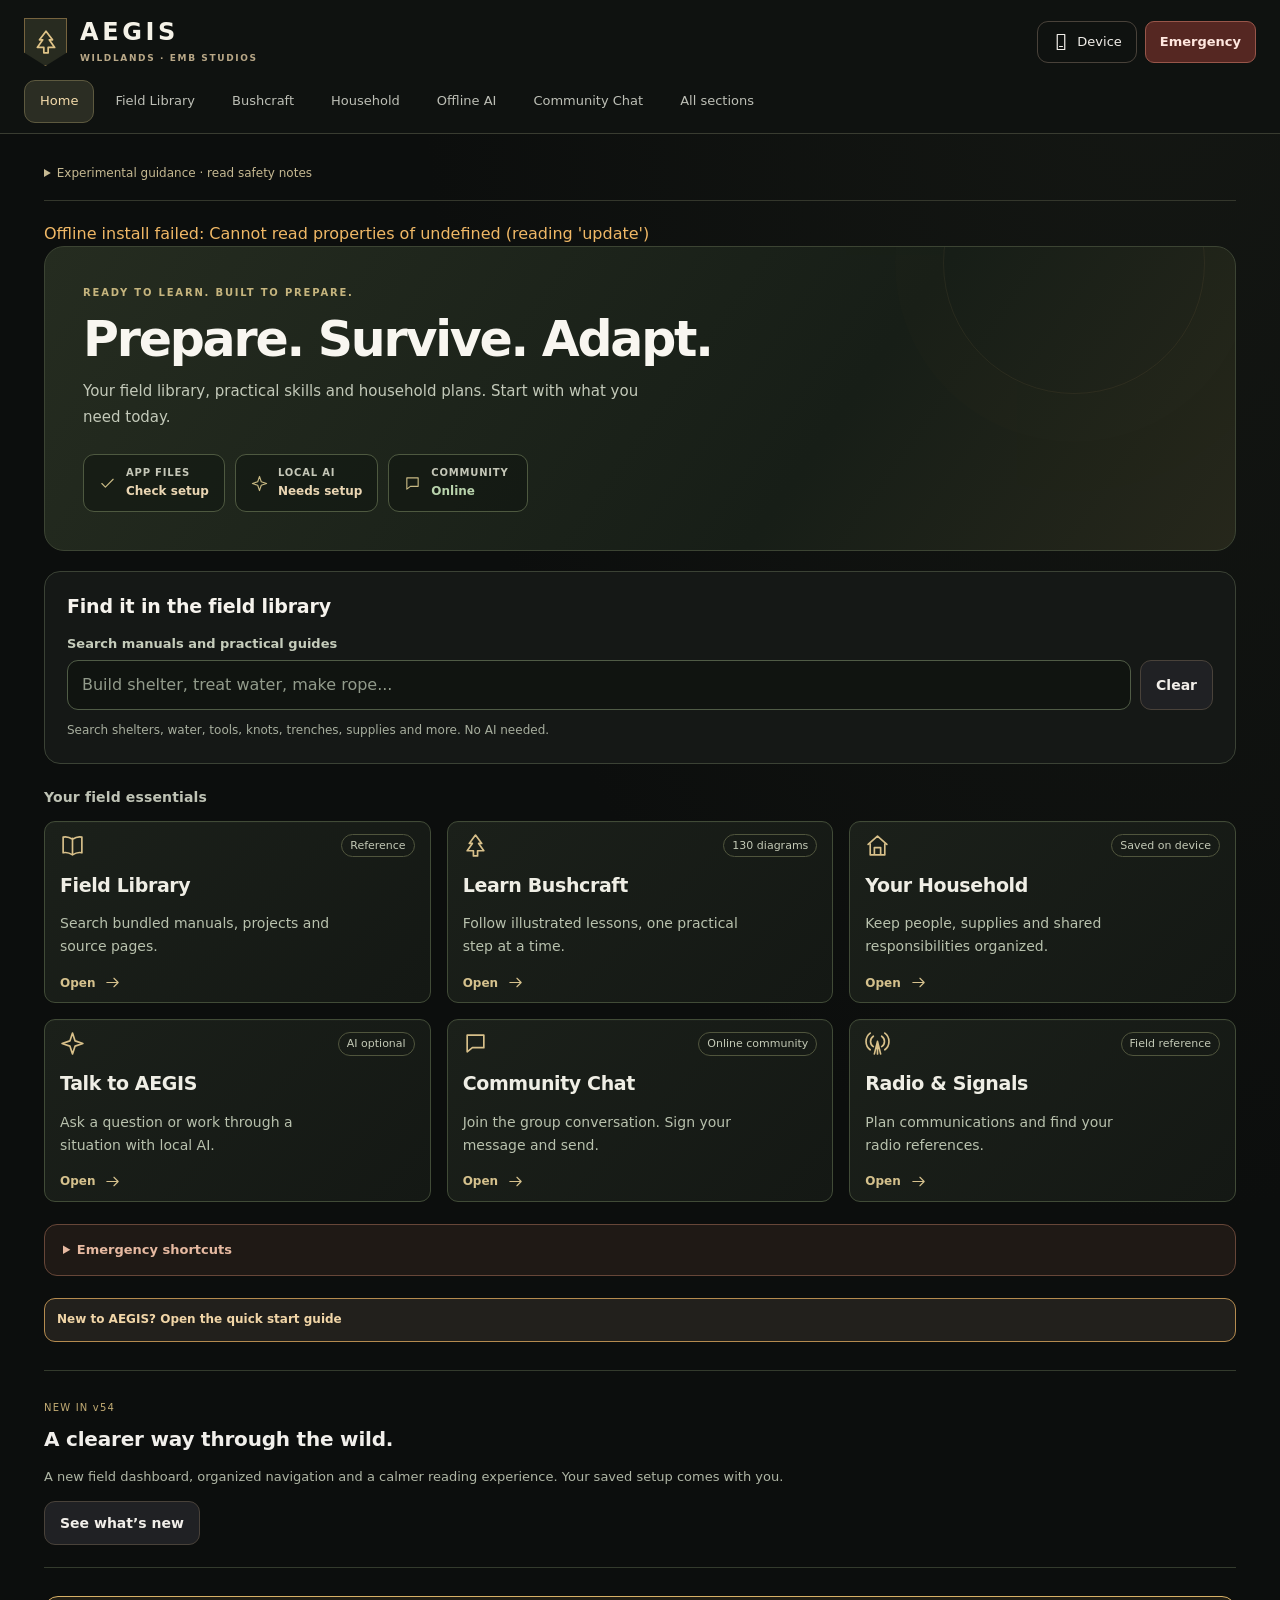
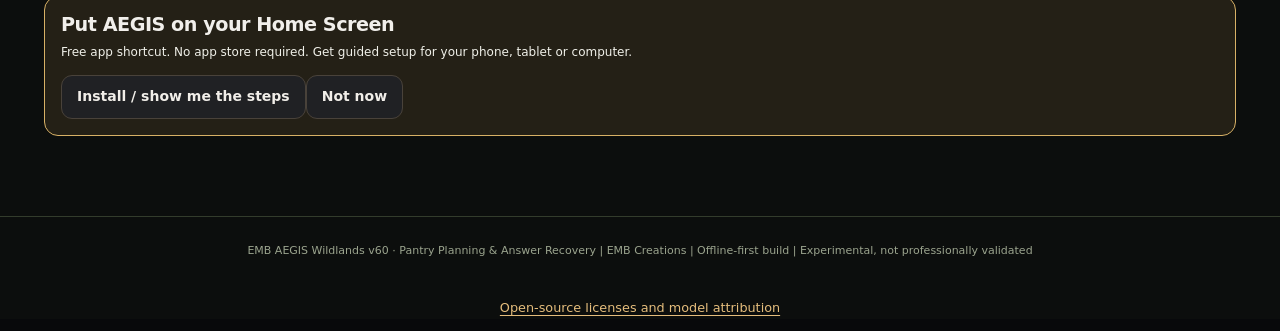
==== commit 85d55b94: "Fix pantry planning, ingredient corrections and truncated chat recovery (v60)" ====
--- a/index.html
+++ b/index.html
@@ -274,7 +274,7 @@
 <div class="panel"><h2>Backup and storage status</h2><div id="backupstatus" class="step" role="status"></div><button id="export">Export verified backup (JSON)</button><label for="import">Restore a backup (v4 or legacy v3 file)</label><input type="file" id="import" accept="application/json,.json"><button id="clear">Erase all data</button></div>
 <div class="panel"><h2>Imported documents (plain text, searched locally)</h2><label for="docfile">Import .txt/.md files (max 1 MB each, 25 documents)</label><input type="file" id="docfile" accept=".txt,.md,text/plain" multiple><ul id="doclist"></ul><label for="docq">Search documents</label><input id="docq"><button id="docsearchbtn">Search</button><div id="docres"></div></div></section>
 <aside id="aegis-urgent-banner" hidden role="alert" style="border:2px solid #d97706;border-radius:12px;padding:12px;margin:12px 0;background:#302012;color:#fff"></aside><section id="phase4" class="view" hidden><div id="p4-root"><section class="panel"><h2>Field Intelligence · Phase 4</h2><p>Offline-first deterministic planning. No AI model or internet required. Local data stays on this device unless you export it.</p><h3>Situation Advisor 2.0</h3><label for="p4-situation">Describe your situation and equipment</label><textarea id="p4-situation" rows="5" placeholder="We have a tarp, sleeping bag, blanket and knife. Four people, cold weather, power outage..."></textarea><button type="button" id="p4-analyze">Analyze situation</button><pre id="p4-analysis" style="white-space:pre-wrap;overflow-wrap:anywhere"></pre></section><section class="panel"><h3>Household resource calculator</h3><p>Conservative planning estimates, not guaranteed survival duration.</p><label for="p4-people">People</label><input id="p4-people" type="number" min="1" max="30" value="4"><label for="p4-days">Planning days</label><input id="p4-days" type="number" min="1" max="365" value="3"><pre id="p4-report" style="white-space:pre-wrap"></pre><h3>Inventory</h3><div id="p4-inventory"></div><label for="p4-item">Item</label><input id="p4-item" placeholder="e.g. Drinking water"><label for="p4-qty">Quantity</label><input id="p4-qty" type="number" min="0" step="any"><label for="p4-category">Category</label><select id="p4-category"><option value="water">Water (liters)</option><option value="food">Food (kcal)</option><option value="power">Power</option><option value="medical">Medical</option><option value="equipment">Equipment</option><option value="other">Other</option></select><label for="p4-unit">Unit (non-water/food)</label><input id="p4-unit" placeholder="units, cells, liters of fuel"><button id="p4-add" type="button">Add inventory item</button></section><section class="panel"><h3>Offline Mission Planner</h3><p>Use checklists, agree on a return/check-in time, and review hazards before departure.</p><label for="p4-mission-type">Mission</label><select id="p4-mission-type"><option>Water collection</option><option>Home power outage</option><option>Shelter inspection</option><option>Supply check</option></select><label for="p4-return">Return or check-in time</label><input id="p4-return" type="datetime-local"><button id="p4-mission-add" type="button">Create mission</button><div id="p4-missions"></div></section><section class="panel"><h3>Connected Field Guide Search</h3><p>Search registered offline procedures by title and tags. Open Field Guide for full procedures.</p><input id="p4-guide-search" placeholder="shelter, water, cordage, fishing..." aria-label="Search offline procedures"><div id="p4-guide-results"></div></section><section class="panel"><h3>Offline Data &amp; Reliability</h3><p>Export your plans before changing devices or clearing browser storage. Test airplane mode after the service worker finishes caching.</p><button id="p4-export" type="button">Export JSON backup</button><label for="p4-import">Import JSON backup</label><input id="p4-import" type="file" accept=".json,application/json"><button id="p4-reset" type="button">Reset Phase 4 data</button><p id="p4-status" role="status"></p></section></div></section><section id="aichat" class="view" hidden><div id="aegis-chat-root" class="panel"><h2>AEGIS · Offline AI Chat</h2><p>Talk directly to the language model running on your device. No account or internet required after installation. Answers may be incorrect; verify important survival and medical guidance against reliable references.</p><p id="aegis-chat-status" role="status" aria-live="polite">Checking local AI model…</p><div id="aegis-chat-thread" role="log" aria-live="polite" aria-label="Offline AI conversation" style="min-height:260px;max-height:60vh;overflow-y:auto;border:1px solid #4a4130;border-radius:10px;padding:12px;margin:12px 0"></div><label for="aegis-chat-input">Your message</label><textarea id="aegis-chat-input" rows="4" maxlength="2500" placeholder="Ask AEGIS anything, or describe your survival situation… (Enter to send, Shift+Enter for a new line)"></textarea><label for="aegis-chat-length">Response length</label><select id="aegis-chat-length"><option value="120" selected>Short · faster</option><option value="200">Normal</option><option value="300">Long · slower</option></select><div style="display:flex;gap:8px;flex-wrap:wrap;margin-top:12px"><button type="button" id="aegis-chat-send">Send to local AI</button><button type="button" id="aegis-chat-manual">Find in manual · no AI wait</button><button type="button" id="aegis-chat-check">Check model</button><button type="button" id="aegis-chat-export">Export conversation</button><button type="button" id="aegis-chat-clear">Clear conversation</button></div><p class="muted">Messages are stored locally on this device. Only recent messages are included in the model's short context. The model may be slow on older hardware and is not a substitute for verified emergency instructions.</p></div></section><section id="messages" class="view" hidden><section class="panel"><h2>Messages · AEGIS Broadcast</h2><p class="muted">Announcements from the AEGIS team. New messages appear here when you open the app online; saved messages remain available offline.</p><p id="aegis-unread-counter" aria-live="polite"></p><button id="aegis-alert-refresh" type="button">Check for messages</button> <button id="aegis-notify-optin" type="button">Enable background notifications</button><p id="aegis-notify-status" role="status" class="muted">Tap Enable background notifications on each installed device. Allow notifications when prompted. Requires internet; not an official emergency alert service.</p> <button id="aegis-alert-mark-read" type="button">Mark all read</button><p id="aegis-alert-status" role="status"></p><div id="aegis-alert-list"></div></section></section><section id="admin" class="view" hidden><section class="panel"><h2>AEGIS · Broadcast Administration</h2><p class="muted">Restricted publishing. A password must be verified by a server; no credentials are embedded in the public app.</p><div id="aegis-admin-root"></div></section></section><section id="updates" class="view" hidden><section class="panel" id="aegis-visitor-panel"><h2>AEGIS · Community traffic</h2><p>Privacy-conscious, approximate daily visitor counts. No tracking of chats or personal field plans.</p></section><div class="wild-hero"><div class="wild-kicker">AEGIS · RELEASES & COMMUNITY</div><h2>Updates & Alerts</h2><p>Release notes are bundled for offline reference. Community messages sync while connected and remain readable offline after a successful check.</p></div><section class="panel"><h2>Changelog · Release history</h2><div id="aegis-update-list"></div></section></section><section id="diag" class="view" hidden><div class="panel"><h2>Diagnostics</h2><button id="rundiag">Run diagnostics</button><div id="diagout"></div></div></section>
-<section id="community" class="view" hidden aria-label="Community Chat"></section></main><div id="printarea" hidden></div><footer>EMB AEGIS Wildlands v59 · Wildlands Refinement | EMB Creations | Offline-first build | Experimental, not professionally validated</footer>
+<section id="community" class="view" hidden aria-label="Community Chat"></section></main><div id="printarea" hidden></div><footer>EMB AEGIS Wildlands v60 · Pantry Planning &amp; Answer Recovery | EMB Creations | Offline-first build | Experimental, not professionally validated</footer>
 <script>globalThis.AEGIS=globalThis.AEGIS||{};AEGIS.fmData={"version":"fm-v1","items":[{"id":"inner_bark","name":"inner bark of linden/elm/hickory/white oak/mulberry/chestnut/cedar","kind":"material","aliases":["inner bark","tree bark","bark strips","basswood bark","linden bark","elm bark","hickory bark","cedar bark","mulberry bark"],"note":"Manual lists these tree species; AEGIS cannot identify trees from text. Confirm species locally."},{"id":"plant_fiber","name":"strong plant fibers (suitable after pull/twist/knot test)","kind":"material","aliases":["plant fibers","plant fibres","fibers","fibres","grass fiber","nettle","dogbane","yucca","reeds","coconut husk fiber","vines fibre"]},{"id":"parachute_line","name":"parachute suspension line","kind":"material","aliases":["parachute line","paracord","para cord","suspension line","parachute cord","paracord line"]},{"id":"shoelace","name":"shoelaces","kind":"material","aliases":["shoelace","shoelaces","laces","boot laces"]},{"id":"woven_fabric","name":"canvas / tarpaulin / cotton webbing (unravel-able)","kind":"material","aliases":["canvas","tarp","tarpaulin","cotton belt","web belt","webbing","cotton rope","burlap","sack cloth","cotton fabric","cotton cloth"]},{"id":"twine","name":"twine / string / rope","kind":"material","aliases":["twine","string","rope","cord","yarn","thread","fishing line","line"],"note":"Ready-made cordage; counts as cordage."},{"id":"tendons_dried","name":"dried tendons from large game (e.g. deer)","kind":"material","aliases":["tendon","tendons","sinew source","dried tendons"]},{"id":"animal_skin","name":"animal skin / hide","kind":"material","aliases":["hide","skin","animal skin","pelt","rawhide source","leather"]},{"id":"hardwood_piece","name":"hardwood (oak, birch, other nonresinous hardwood)","kind":"material","aliases":["hardwood","oak","birch","wood piece","piece of wood","branch","stick of hardwood","dowel","wooden dowel","small branch","twig"]},{"id":"bone_large","name":"large bone (e.g. leg bone of deer or similar)","kind":"material","aliases":["bone","bones","leg bone","deer bone","large bone","antler"]},{"id":"sharp_stone","name":"sharp-edged stone (chert/flint preferred)","kind":"material","aliases":["flint","chert","sharp stone","sharp-edged stone","knappable stone"]},{"id":"saplings_supple","name":"supple saplings","kind":"material","aliases":["sapling","saplings","green sticks","green poles","poles","young trees"]},{"id":"sticks","name":"straight sticks / small limbs","kind":"material","aliases":["sticks","limbs","branches","poles","bamboo","canes","branch"]},{"id":"vines","name":"vines / flexible lashing stems","kind":"material","aliases":["vine","vines","creeper","rattan","willow whips","flexible stems","withies","willow"]},{"id":"metal_piece","name":"small metal item (pin, needle, wire, small nail, any piece of metal)","kind":"material","aliases":["wire","nail","nails","pin","needle","safety pin","paperclip","paper clip","scrap metal","metal piece"]},{"id":"bait","name":"bait","kind":"material","aliases":["bait","worms","insects","bread","meat scraps","grubs"]},{"id":"square_cloth","name":"square-shaped cloth/poncho/blanket/canvas sheet","kind":"material","aliases":["poncho","blanket","tarp sheet","canvas sheet","sheet","towel","bedsheet","bed sheet","square cloth","plastic sheet"]},{"id":"hollow_wood","name":"hollowed piece of wood / bark / bamboo container (check bamboo)","kind":"material","aliases":["hollow log","bark container","wooden container","bamboo section","hollowed wood","wooden bowl blank","log"]},{"id":"safe_rocks","name":"hot-rock safe stones (NOT limestone or sandstone)","kind":"material","aliases":["granite","basalt","quartzite","identified safe rocks"],"note":"Rocks with air pockets (limestone, sandstone) may explode in fire."},{"id":"water","name":"water","kind":"material","aliases":["water","clean water","water supply"]},{"id":"fish_catch","name":"freshly caught fish","kind":"material","aliases":["fish","caught fish","trout","bass","catfish","a fish"]},{"id":"meat","name":"meat from legally harvested game","kind":"material","aliases":["meat","game meat","venison","jerky meat"]},{"id":"cordage","name":"cordage / lashing line","kind":"group","aliases":["cordage","lashing","lashing material"],"members":["twine","cordage_made","sinew_lashing","rawhide_strips"]},{"id":"hook_or_gorge","name":"fish hook, wooden hook or gorge","kind":"group","aliases":[],"members":["metal_hook","wooden_hook","gorge"]},{"id":"bait_any","name":"bait","kind":"group","aliases":[],"members":["bait"]},{"id":"cordage_made","name":"homemade cordage","kind":"product","aliases":["homemade cordage"]},{"id":"sinew_lashing","name":"sinew lashing strand","kind":"product","aliases":[]},{"id":"rawhide_strips","name":"rawhide strips","kind":"product","aliases":[]},{"id":"stone_knife","name":"stone knife / blade","kind":"product","aliases":["stone knife"]},{"id":"bone_point","name":"bone puncturing point (puncture use only)","kind":"product","aliases":[]},{"id":"wooden_hook","name":"wooden fish hook","kind":"product","aliases":[]},{"id":"metal_hook","name":"fish hook (store-bought or improvised metal)","kind":"product","aliases":["fish hook","fishhook","fish hooks","hook","hooks","fishing hook","improvised hook"],"note":"Not in the manual as a numbered procedure; manual only says hooks can be made from pins, needles, wire, small nails or any metal."},{"id":"gorge","name":"fishing gorge","kind":"product","aliases":[]},{"id":"handline","name":"handline fishing rig","kind":"product","aliases":["hand line","fishing line rig"]},{"id":"stakeout_rig","name":"stakeout fishing rig","kind":"product","aliases":[]},{"id":"fish_trap","name":"funnel fish basket trap","kind":"product","aliases":[]},{"id":"gill_net","name":"hand-tied gill net","kind":"product","aliases":[]},{"id":"horseshoe_pack","name":"horseshoe pack","kind":"product","aliases":["bedroll pack","bundle pack"]},{"id":"square_pack_frame","name":"square pack frame","kind":"product","aliases":[]},{"id":"wooden_bowl","name":"hot-rock wooden bowl","kind":"product","aliases":[]},{"id":"carved_utensils","name":"carved wooden utensils","kind":"product","aliases":[]},{"id":"dried_meat_strips","name":"air-dried meat strips","kind":"product","aliases":[]},{"id":"knife","name":"knife (any cutting tool)","kind":"tool","aliases":["knife","blade","razor","machete","pocket knife","multitool","multi-tool","scissors","hatchet","axe"]},{"id":"chipping_tool","name":"chipping tool (light blunt tool of wood, bone or metal)","kind":"tool","aliases":["hammerstone","chipping tool","antler hammer"]},{"id":"flaking_tool","name":"flaking tool (pointed bone, antler tine or soft iron)","kind":"tool","aliases":["antler tine","flaking tool","pressure flaker","antler"]},{"id":"rough_stone","name":"rough-surfaced stone (abrasive)","kind":"tool","aliases":["rough stone","sandstone","whetstone","file","abrasive"]},{"id":"hammer_rock","name":"hammer rock / heavy object","kind":"tool","aliases":["hammer","hammer rock","heavy rock","mallet","rock","rocks","stone","stones","large rock"]},{"id":"fire","name":"fire","kind":"tool","aliases":["fire","campfire","fire pit","flame"]},{"id":"drying_frame","name":"framework/rack (sticks lashed)","kind":"tool","aliases":["rack","drying rack","frame"]}],"recipes":[{"id":"cordage_bark","title":"Cordage from inner bark or strong plant fibers","category":"Cordage & lashing","status":"SOURCED_UNTESTED","produces":["cordage_made"],"materials":[{"anyOf":["inner_bark","plant_fiber"],"qty":null,"note":"Amount depends on length needed; manual gives no yields."}],"tools":[],"optional_tools":["knife"],"skills":["basic hand skills"],"source":{"doc":"US Army FM 21-76 Survival (June 1992), Headquarters Department of the Army","url":"https://cdn.homesteadingforum.org/attach/97/97028-34711-Army-survival-field-manual.pdf","retrieved":"2026-10-30","license":"US Government publication marked 'Approved for public release; distribution is unlimited' (steps paraphrased, not bulk-copied)","section":"Ch.12 Lashing and Cordage: Natural Cordage Selection; Lashing Material (inner bark)"},"steps":[{"text":"Test the raw material first: pull a length to test strength.","check":"It should not snap."},{"text":"Twist a length between your fingers and roll the fibers together.","check":"It should hold together without snapping apart."},{"text":"Tie an overhand knot in the fibers and tighten gently.","check":"If the knot breaks, the material is not usable."},{"text":"Shred the plant fibers (inner bark of the species listed) and braid several strands together to make cord; braiding several strands makes it stronger.","check":"Cord should feel even and firm."},{"text":"Test the finished cord for strength before trusting it for your purpose (see Troubleshooting)."}],"hazards":["Cutting tools can slip; cut away from the body."],"troubleshooting":[{"problem":"Cord snaps in the test","fix":"Add more strands and braid them together (the manual says braiding several strands makes it stronger), or choose a different fiber."}],"maintenance":["Re-test cord that has been wet, dried out, or stressed before reuse (AEGIS addition; not in manual)."],"gaps":["No breaking-strength figures, strand counts or lengths are given in the source.","Tree species cannot be identified by AEGIS from text; local confirmation needed."]},{"id":"cordage_unravel","title":"Cordage / fishing line by unraveling salvaged fabric or line","category":"Cordage & lashing","status":"SOURCED_UNTESTED","produces":["cordage_made"],"materials":[{"anyOf":["woven_fabric","parachute_line","shoelace"],"qty":null}],"tools":[],"optional_tools":["knife"],"skills":["basic hand skills"],"source":{"doc":"US Army FM 21-76 Survival (June 1992), Headquarters Department of the Army","url":"https://cdn.homesteadingforum.org/attach/97/97028-34711-Army-survival-field-manual.pdf","retrieved":"2026-10-30","license":"US Government publication marked 'Approved for public release; distribution is unlimited' (steps paraphrased, not bulk-copied)","section":"Ch.12 Lashing and Cordage (unraveling a cotton web belt); Fishing aids (unravel tarpaulin/canvas threads, shoelaces, parachute line)"},"steps":[{"text":"Unravel the web belt, tarpaulin or canvas into its threads (shoelaces and parachute suspension line also work well as-is).","check":"Threads should come out in usable lengths."},{"text":"For fishing line, tie unraveled threads together in short lengths, in groups of three or more threads.","check":"Knots should sit snug and not slip."},{"text":"Test the finished line by pulling before use."}],"hazards":[],"troubleshooting":[{"problem":"Line parts at knots","fix":"Re-tie with more threads per group (the manual specifies groups of three or more)."}],"maintenance":["Check knots before each use."],"gaps":["No strength values in the source."]},{"id":"sinew_lashing","title":"Sinew lashing from dried tendons","category":"Cordage & lashing","status":"SOURCED_UNTESTED","produces":["sinew_lashing"],"materials":[{"item":"tendons_dried","qty":null}],"tools":[],"optional_tools":["hammer_rock"],"skills":["handling harvested game"],"prerequisites_note":"Requires legally harvested large game and hygienic handling; see Fishing & Food Procurement and the regulations note.","source":{"doc":"US Army FM 21-76 Survival (June 1992), Headquarters Department of the Army","url":"https://cdn.homesteadingforum.org/attach/97/97028-34711-Army-survival-field-manual.pdf","retrieved":"2026-10-30","license":"US Government publication marked 'Approved for public release; distribution is unlimited' (steps paraphrased, not bulk-copied)","section":"Ch.12 Lashing Material (sinew)"},"steps":[{"text":"Remove tendons from large game such as deer and dry them completely."},{"text":"Smash the dried tendons so they separate into fibers."},{"text":"Moisten the fibers and twist them into a continuous strand; braid strands for stronger lashing."},{"text":"For small lashings no knot is needed: moistened sinew is sticky and hardens when dry."}],"hazards":["Raw animal tissue can carry disease and parasites; wash hands and tools (AEGIS addition, review needed)."],"troubleshooting":[],"maintenance":["Keep dry; sinew softens when wet (AEGIS inference, not in source)."],"gaps":["Drying time not specified in source."]},{"id":"rawhide_strips","title":"Rawhide strips for large lashing jobs","category":"Cordage & lashing","status":"SOURCED_UNTESTED","produces":["rawhide_strips"],"materials":[{"item":"animal_skin","qty":null}],"tools":[{"anyOf":["knife"]}],"skills":["skinning"],"source":{"doc":"US Army FM 21-76 Survival (June 1992), Headquarters Department of the Army","url":"https://cdn.homesteadingforum.org/attach/97/97028-34711-Army-survival-field-manual.pdf","retrieved":"2026-10-30","license":"US Government publication marked 'Approved for public release; distribution is unlimited' (steps paraphrased, not bulk-copied)","section":"Ch.12 Lashing Material (rawhide); Clothing and Insulation (animal skins)"},"steps":[{"text":"Remove excess fat and any meat from the skin; do not use skins from infected or diseased animals if at all possible.","check":"Skin clean of fat and meat."},{"text":"Use water to clean the skin thoroughly; if no water, at least shake it out thoroughly (animals carry ticks, lice, fleas)."},{"text":"Dry the skin completely. It need not be stretched if no folds trap moisture; hair need not be removed."},{"text":"Cut the dry skin into strips about 6 mm wide, starting at the center and making one continuous circular cut outward.","check":"Strips about 6 mm wide."},{"text":"Soak strips 2 to 4 hours or until soft; use wet, stretching as much as possible while applying. It becomes strong and durable as it dries."}],"hazards":["Pests and disease from raw hides.","Knife cuts."],"troubleshooting":[{"problem":"Lashing loosens after drying","fix":"Apply wet and stretched as the manual directs; re-wet and re-tighten."}],"maintenance":["Keep dry; re-wet to adjust."],"gaps":[]},{"id":"stone_knife","title":"Stone knife (chipped blade with hilt)","category":"Stone, bone & edged tools","status":"SOURCED_UNTESTED","produces":["stone_knife"],"materials":[{"item":"sharp_stone","qty":1},{"anyOf":["hardwood_piece"],"qty":1,"note":"Hilt: manual says 'some type of hilt'; hardwood is the AEGIS example."},{"item":"cordage","qty":null,"note":"to lash the blade to the hilt"}],"tools":[{"anyOf":["chipping_tool","hardwood_piece","bone_large","metal_piece"],"label":"chipping tool (light, blunt: wood, bone or metal)"},{"anyOf":["flaking_tool","bone_large","metal_piece"],"label":"flaking tool (pointed: bone, antler tine or soft iron)"}],"skills":["flintknapping (basic)"],"source":{"doc":"US Army FM 21-76 Survival (June 1992), Headquarters Department of the Army","url":"https://cdn.homesteadingforum.org/attach/97/97028-34711-Army-survival-field-manual.pdf","retrieved":"2026-10-30","license":"US Government publication marked 'Approved for public release; distribution is unlimited' (steps paraphrased, not bulk-copied)","section":"Ch.12 Edged Weapons: Knives: Stone"},"steps":[{"text":"Rough out the desired shape on the sharp-edged stone with the chipping tool; keep the blade fairly thin."},{"text":"Press the flaking tool against the edge; this removes flakes from the opposite side, leaving a very sharp edge. Work along the whole edge you need."},{"text":"Lash the blade to a hilt.","check":"Blade should not twist or slide in the lashing."}],"hazards":["Chipped stone has razor edges and flakes can fly: protect eyes and hands (AEGIS addition; the source does not state this).","Keep bystanders and children clear while knapping (AEGIS addition)."],"troubleshooting":[{"problem":"Edge will not hold","fix":"The manual notes stone is excellent for puncturing and good for chopping but will not hold a fine edge; chert or flint can have very fine edges."}],"maintenance":["Re-flake the edge with the flaking tool when dull (source: use the flaking tool along the edge you need to sharpen)."],"gaps":["No stone-selection test, strike angles, or hilt-lashing geometry in the source.","Manual categorizes this under weapons; AEGIS presents it only as a cutting/puncturing tool."]},{"id":"bone_point","title":"Bone puncturing point (puncture only)","category":"Stone, bone & edged tools","status":"SOURCED_UNTESTED","produces":["bone_point"],"materials":[{"item":"bone_large","qty":1},{"anyOf":["hardwood_piece"],"qty":1,"note":"handle if splinter is too small"},{"item":"cordage","qty":null}],"tools":[{"item":"hammer_rock"},{"item":"rough_stone"}],"skills":["basic"],"source":{"doc":"US Army FM 21-76 Survival (June 1992), Headquarters Department of the Army","url":"https://cdn.homesteadingforum.org/attach/97/97028-34711-Army-survival-field-manual.pdf","retrieved":"2026-10-30","license":"US Government publication marked 'Approved for public release; distribution is unlimited' (steps paraphrased, not bulk-copied)","section":"Ch.12 Edged Weapons: Knives: Bone"},"steps":[{"text":"Choose a large bone (e.g. deer leg bone is best)."},{"text":"Lay it on a hard object and shatter it by hitting with a heavy object such as a rock."},{"text":"Select a suitable pointed splinter; shape and sharpen it by rubbing on a rough-surfaced rock."},{"text":"If the piece is too small to hold, lash it securely to a hardwood handle.","check":"Splinter should be firm in the handle."}],"hazards":["Flying bone splinters when shattering: protect eyes (AEGIS addition).","Source: use only to puncture; it will not hold an edge and may flake or break if used otherwise."],"troubleshooting":[],"maintenance":["Re-sharpen on rough stone."],"gaps":[]},{"id":"wooden_hook","title":"Wooden fish hook","category":"Fishing & food procurement","status":"SOURCED_UNTESTED","produces":["wooden_hook"],"materials":[{"item":"hardwood_piece","qty":1,"note":"shank about 2.5 cm long and about 6 mm in diameter"},{"anyOf":["bone_point","metal_piece"],"qty":1,"note":"the point: bone, wire or nail"},{"item":"cordage","qty":null}],"tools":[{"item":"knife"}],"skills":["basic carving"],"source":{"doc":"US Army FM 21-76 Survival (June 1992), Headquarters Department of the Army","url":"https://cdn.homesteadingforum.org/attach/97/97028-34711-Army-survival-field-manual.pdf","retrieved":"2026-10-30","license":"US Government publication marked 'Approved for public release; distribution is unlimited' (steps paraphrased, not bulk-copied)","section":"Ch.8 Fishing Devices: Improvised Fishhooks"},"steps":[{"text":"Cut a piece of hardwood about 2.5 cm long and about 6 mm in diameter for the shank.","check":"Shank ~2.5 cm x 6 mm."},{"text":"Cut a notch in one end to hold the point."},{"text":"Place the point (bone piece, wire or nail) in the notch."},{"text":"Hold the point in the notch and tie securely so it cannot move out of position.","check":"Point must not shift when tugged."}],"hazards":["Hooks cause puncture injuries; handle by the shank and cover points when not in use (AEGIS addition).","Cutting tool slips."],"troubleshooting":[{"problem":"Point moves in the notch","fix":"Retie more securely; the manual requires the point not move out of position."},{"problem":"Hook too large for the fish","fix":"Manual: for smaller hooks use smaller material."}],"maintenance":["Replace frayed tie."],"gaps":["No hook geometry beyond shank size."]},{"id":"gorge","title":"Fishing gorge","category":"Fishing & food procurement","status":"SOURCED_UNTESTED","produces":["gorge"],"materials":[{"anyOf":["hardwood_piece","bone_large","metal_piece"],"qty":1,"note":"small shaft of wood, bone, metal or other material"},{"item":"cordage","qty":null}],"tools":[{"anyOf":["knife","rough_stone"],"label":"something to sharpen both ends and cut the notch"}],"skills":["basic carving"],"source":{"doc":"US Army FM 21-76 Survival (June 1992), Headquarters Department of the Army","url":"https://cdn.homesteadingforum.org/attach/97/97028-34711-Army-survival-field-manual.pdf","retrieved":"2026-10-30","license":"US Government publication marked 'Approved for public release; distribution is unlimited' (steps paraphrased, not bulk-copied)","section":"Ch.8 Fishing Devices: Improvised Fishhooks (gorge)"},"steps":[{"text":"Make a small shaft of wood, bone, metal or similar material, sharp on both ends and notched in the middle.","check":"Sharp on BOTH ends; notch in the middle."},{"text":"Tie cordage in the notch."},{"text":"Bait it by placing the bait on the gorge lengthwise; the fish swallows bait and gorge together."}],"hazards":["Both ends are sharp: puncture risk (AEGIS addition).","Fish that swallow a gorge cannot be released unharmed (AEGIS inference)."],"troubleshooting":[],"maintenance":[],"gaps":["No dimensions in source."]},{"id":"handline","title":"Basic handline (line + hook or gorge + bait)","category":"Fishing & food procurement","status":"REVIEW_NEEDED","produces":["handline"],"materials":[{"item":"cordage","qty":null,"note":"fishing line"},{"item":"hook_or_gorge","qty":1},{"item":"bait_any","qty":null}],"tools":[],"skills":["basic"],"source":{"doc":"US Army FM 21-76 Survival (June 1992), Headquarters Department of the Army","url":"https://cdn.homesteadingforum.org/attach/97/97028-34711-Army-survival-field-manual.pdf","retrieved":"2026-10-30","license":"US Government publication marked 'Approved for public release; distribution is unlimited' (steps paraphrased, not bulk-copied)","section":"Assembled from Ch.8 fishing devices and Ch.12 fishing aids; the manual describes the components but not a numbered 'handline' procedure"},"steps":[{"text":"Prepare line (see cordage recipes; unraveled threads in groups of three or more are the manual's fishing-line example)."},{"text":"Tie the line to the hook (to the notch of a gorge) securely.","check":"Knot must not slip."},{"text":"Bait the hook or gorge and lower it where fish gather; hold the line."}],"hazards":["Hook puncture injuries."],"troubleshooting":[{"problem":"Lose hooks to snags","fix":"Make spare hooks/gorges before fishing (AEGIS suggestion)."}],"maintenance":[],"gaps":["Floats and weights are NOT in the source: not implemented.","Local fishing regulations (licence, methods, seasons) must be checked; AEGIS has no jurisdiction data."]},{"id":"stakeout","title":"Stakeout fishing rig","category":"Fishing & food procurement","status":"SOURCED_UNTESTED","produces":["stakeout_rig"],"materials":[{"item":"saplings_supple","qty":2},{"item":"cordage","qty":null,"note":"one long cord plus two short cords"},{"item":"hook_or_gorge","qty":2},{"item":"bait_any","qty":null}],"tools":[],"skills":["basic"],"source":{"doc":"US Army FM 21-76 Survival (June 1992), Headquarters Department of the Army","url":"https://cdn.homesteadingforum.org/attach/97/97028-34711-Army-survival-field-manual.pdf","retrieved":"2026-10-30","license":"US Government publication marked 'Approved for public release; distribution is unlimited' (steps paraphrased, not bulk-copied)","section":"Ch.8 Fishing Devices: Stakeout"},"steps":[{"text":"Drive two supple saplings into the bottom of the lake, pond or stream so their tops are just below the surface.","check":"Tops just below water surface."},{"text":"Tie a cord between them, slightly below the surface."},{"text":"Tie two short cords with hooks or gorges to that cord; make sure they cannot wrap around the poles or each other, and cannot slip along the long cord.","check":"Cords hang free and fixed."},{"text":"Bait the hooks or gorges."}],"hazards":["Wading in water: cold, current and depth risks (AEGIS addition)."],"troubleshooting":[{"problem":"Short cords tangle","fix":"Per source they must not wrap around poles or each other; shorten or space them."}],"maintenance":["Check unattended lines regularly (AEGIS addition)."],"gaps":["Regulations on set lines vary widely and are not covered."]},{"id":"fish_trap","title":"Funnel fish basket trap","category":"Fishing & food procurement","status":"SOURCED_UNTESTED","produces":["fish_trap"],"materials":[{"item":"sticks","qty":null},{"anyOf":["vines","cordage"],"qty":null}],"tools":[],"skills":["basic lashing"],"source":{"doc":"US Army FM 21-76 Survival (June 1992), Headquarters Department of the Army","url":"https://cdn.homesteadingforum.org/attach/97/97028-34711-Army-survival-field-manual.pdf","retrieved":"2026-10-30","license":"US Government publication marked 'Approved for public release; distribution is unlimited' (steps paraphrased, not bulk-copied)","section":"Ch.8 Fishing Devices: Fish Traps"},"steps":[{"text":"Lash several sticks together with vines into a funnel shape."},{"text":"Close the top, leaving a hole large enough for a fish to swim through."}],"hazards":["Fish traps are restricted or illegal in many places; check local rules before use (AEGIS addition, not verified for any jurisdiction)."],"troubleshooting":[],"maintenance":[],"gaps":["Source gives no dimensions, stick counts or placement guidance for this basket; the manual's tidal-flat and rock-pool traps are not implemented."]},{"id":"gill_net","title":"Hand-tied gill net from suspension line","category":"Fishing & food procurement","status":"REVIEW_NEEDED","produces":["gill_net"],"materials":[{"item":"parachute_line","qty":null,"note":"core lines removed from the sheath"}],"tools":[],"skills":["knot tying (overhand, prusik/girth hitch)"],"source":{"doc":"US Army FM 21-76 Survival (June 1992), Headquarters Department of the Army","url":"https://cdn.homesteadingforum.org/attach/97/97028-34711-Army-survival-field-manual.pdf","retrieved":"2026-10-30","license":"US Government publication marked 'Approved for public release; distribution is unlimited' (steps paraphrased, not bulk-copied)","section":"Ch.8 Fishing Devices: Gill Net"},"steps":[{"text":"Remove the core lines from the suspension line; tie the sheath ('easing') between two trees."},{"text":"Attach several core lines to it, doubled over, with prusik knots or girth hitches. Line count and spacing set net length and mesh size."},{"text":"Row 1: tie core lines 2+3, 4+5, 6+7... with overhand knots, leaving one line hanging at each end."},{"text":"Row 2: tie 1+2, 3+4... Use a guideline tied to the trees, moved down each row, to keep rows even and mesh size regular."},{"text":"Continue rows to the desired width; thread a suspension-line easing along the bottom to strengthen it."}],"hazards":["Nets are illegal or tightly regulated in many jurisdictions (AEGIS addition, unverified)."],"troubleshooting":[],"maintenance":[],"gaps":["Figures showing deployment are not reproduced; mesh sizes not given."]},{"id":"fish_prep","title":"Fish handling and preparation","category":"Food handling","status":"REVIEW_NEEDED","produces":[],"materials":[{"item":"fish_catch","qty":null}],"tools":[{"item":"knife"},{"item":"fire"}],"skills":["basic"],"source":{"doc":"US Army FM 21-76 Survival (June 1992), Headquarters Department of the Army","url":"https://cdn.homesteadingforum.org/attach/97/97028-34711-Army-survival-field-manual.pdf","retrieved":"2026-10-30","license":"US Government publication marked 'Approved for public release; distribution is unlimited' (steps paraphrased, not bulk-copied)","section":"Ch.8 Preparation of Fish and Game for Cooking and Storage: Fish"},"steps":[{"text":"Do not eat fish that appears spoiled; cooking does not make spoiled fish edible. Spoilage signs: sunken eyes, peculiar odor, suspicious color (gills red to pink), dents that stay after pressing, slimy body.","check":"Reject if any sign is present."},{"text":"Prepare fish as soon as possible after catching, especially on hot days."},{"text":"Cut out the gills and large blood vessels near the spine. Gut fish longer than 10 cm. Scale or skin it."},{"text":"Cook it: impaled on a stick over open fire, or boiled with skin on (keeps juices as broth). The source says fish is done when meat flakes off.","check":"Cook thoroughly; discard if doubtful."}],"hazards":["Spoiled fish can cause illness within 1-6 hours per source.","Source advises inducing vomiting: AEGIS DOES NOT adopt that; contact poison control/emergency services instead (see Poison exposure protocol).","Modern safe internal cooking temperatures were not checked here."],"troubleshooting":[],"maintenance":[],"gaps":["Safe cooking temperature and storage times not verified against current food-safety authority."]},{"id":"horseshoe_pack","title":"Horseshoe pack (carrying bundle)","category":"Carrying & storage","status":"SOURCED_UNTESTED","produces":["horseshoe_pack"],"materials":[{"item":"square_cloth","qty":1},{"item":"cordage","qty":null}],"tools":[],"skills":["basic"],"source":{"doc":"US Army FM 21-76 Survival (June 1992), Headquarters Department of the Army","url":"https://cdn.homesteadingforum.org/attach/97/97028-34711-Army-survival-field-manual.pdf","retrieved":"2026-10-30","license":"US Government publication marked 'Approved for public release; distribution is unlimited' (steps paraphrased, not bulk-copied)","section":"Ch.12 Rucksack Construction: Horseshoe Pack"},"steps":[{"text":"Lay square-shaped material (poncho, blanket, canvas) flat."},{"text":"Lay items along one edge; pad the hard items."},{"text":"Roll the material with the items toward the opposite edge and tie both ends securely; add extra ties along the bundle."},{"text":"Drape over one shoulder with a line connecting the two ends.","check":"Bundle should not unroll when lifted."}],"hazards":["Heavy or sharp items: pad them to avoid injury and damage."],"troubleshooting":[{"problem":"Bundle sags","fix":"Add extra ties along its length (source)."}],"maintenance":["Re-tie after wetting."],"gaps":[]},{"id":"square_pack","title":"Square pack frame","category":"Carrying & storage","status":"SOURCED_UNTESTED","produces":["square_pack_frame"],"materials":[{"item":"sticks","qty":null,"note":"bamboo, limbs or sticks"},{"item":"cordage","qty":null}],"tools":[],"skills":["lashing"],"source":{"doc":"US Army FM 21-76 Survival (June 1992), Headquarters Department of the Army","url":"https://cdn.homesteadingforum.org/attach/97/97028-34711-Army-survival-field-manual.pdf","retrieved":"2026-10-30","license":"US Government publication marked 'Approved for public release; distribution is unlimited' (steps paraphrased, not bulk-copied)","section":"Ch.12 Rucksack Construction: Square Pack (excerpt available to AEGIS covers frame only)"},"steps":[{"text":"Make cordage first if none is available."},{"text":"Build a square frame from bamboo, limbs or sticks; size varies by person and load."}],"hazards":["Load limits unknown: test with light weight first (AEGIS addition)."],"troubleshooting":[],"maintenance":[],"gaps":["The remaining construction steps (fastening the load, straps) were not captured: this recipe is INCOMPLETE."]},{"id":"wooden_bowl","title":"Wooden bowl or bark container for hot-rock cooking","category":"Containers & cooking","status":"SOURCED_UNTESTED","produces":["wooden_bowl"],"materials":[{"item":"hollow_wood","qty":1},{"item":"safe_rocks","qty":null},{"item":"water","qty":null}],"tools":[{"item":"fire"}],"skills":["fire safety"],"source":{"doc":"US Army FM 21-76 Survival (June 1992), Headquarters Department of the Army","url":"https://cdn.homesteadingforum.org/attach/97/97028-34711-Army-survival-field-manual.pdf","retrieved":"2026-10-30","license":"US Government publication marked 'Approved for public release; distribution is unlimited' (steps paraphrased, not bulk-copied)","section":"Ch.12 Cooking and Eating Utensils: Bowls, Pots"},"steps":[{"text":"Use a hollowed piece of wood that holds the food and enough water to cook it."},{"text":"Heat rocks in the fire; add hot rocks to the water and food; remove rocks as they cool and add hot ones until cooked."},{"text":"Bark or leaf containers can be used but burn above the waterline unless kept moist or the fire is kept low."}],"hazards":["DO NOT use rocks with air pockets such as limestone and sandstone: they may explode when heated (source CAUTION).","A sealed bamboo section will explode if heated because of trapped air and water (source CAUTION): open both ends/cut between joints properly.","Hot rocks cause burns: use tongs/sticks (AEGIS addition).","Unknown rock type: do not assume a rock is safe; if unsure, do not heat it (AEGIS addition consistent with the source caution)."],"troubleshooting":[],"maintenance":[],"gaps":["Potability of water used for cooking is not addressed: use treated water."]},{"id":"carved_utensils","title":"Carved wooden forks, knives and spoons","category":"Containers & cooking","status":"SOURCED_UNTESTED","produces":["carved_utensils"],"materials":[{"item":"hardwood_piece","qty":1,"note":"nonresinous: oak, birch, other hardwood"}],"tools":[{"item":"knife"}],"skills":["basic carving"],"source":{"doc":"US Army FM 21-76 Survival (June 1992), Headquarters Department of the Army","url":"https://cdn.homesteadingforum.org/attach/97/97028-34711-Army-survival-field-manual.pdf","retrieved":"2026-10-30","license":"US Government publication marked 'Approved for public release; distribution is unlimited' (steps paraphrased, not bulk-copied)","section":"Ch.12 Cooking and Eating Utensils: Forks, Knives, Spoons"},"steps":[{"text":"Carve from nonresinous woods (oak, birch, other hardwood) to avoid resin aftertaste and tainting food."},{"text":"Do not use trees that secrete a syrup or resinlike liquid on the bark or when cut.","check":"No sticky sap."}],"hazards":["Carving cuts: cut away from the body.","Do not use wood from unknown/toxic species for food contact: AEGIS cannot identify species from text (AEGIS addition)."],"troubleshooting":[],"maintenance":[],"gaps":["No carving technique details."]},{"id":"dry_meat","title":"Air-dried meat strips (REVIEW REQUIRED)","category":"Food handling","status":"REVIEW_NEEDED","produces":["dried_meat_strips"],"materials":[{"item":"meat","qty":null}],"tools":[{"item":"knife"},{"item":"drying_frame"}],"skills":["food safety"],"source":{"doc":"US Army FM 21-76 Survival (June 1992), Headquarters Department of the Army","url":"https://cdn.homesteadingforum.org/attach/97/97028-34711-Army-survival-field-manual.pdf","retrieved":"2026-10-30","license":"US Government publication marked 'Approved for public release; distribution is unlimited' (steps paraphrased, not bulk-copied)","section":"Ch.8 Drying Meat"},"steps":[{"text":"Cut meat into strips about 6 mm thick, with the grain."},{"text":"Hang strips on a rack in a sunny, well-ventilated place, out of reach of animals and covered against blowflies."},{"text":"Dry thoroughly before eating; properly dried meat is dry and crisp and not cool to the touch."}],"hazards":["SAFETY FLAG: this 1992 procedure has NOT been checked against current food-safety guidance (e.g. USDA). Drying alone may not make meat safe; do not rely on it in warm, humid conditions.","Shelf-life claims in the source are intentionally NOT reproduced."],"troubleshooting":[],"maintenance":[],"gaps":["Verify against current USDA/extension guidance before treating as proven."]},{"id":"stub_basket_weaving","title":"Woven foraging baskets / collection bags","category":"Foraging equipment","status":"NOT_IMPLEMENTED","produces":[],"materials":[],"tools":[],"skills":[],"source":null,"steps":[],"hazards":[],"troubleshooting":[],"maintenance":[],"gaps":["No sourced procedure obtained yet. Next: obtain an open-licensed basketry source (e.g. extension service or public-domain manual) and encode measurements."]},{"id":"stub_carrying_frame","title":"Frame carrier (beyond the square-pack frame)","category":"Foraging equipment","status":"NOT_IMPLEMENTED","produces":[],"materials":[],"tools":[],"skills":[],"source":null,"steps":[],"hazards":[],"troubleshooting":[],"maintenance":[],"gaps":["Only a partial frame description exists; need full public-domain text."]},{"id":"stub_digging_stick","title":"Digging stick","category":"Primitive tools","status":"NOT_IMPLEMENTED","produces":[],"materials":[],"tools":[],"skills":[],"source":null,"steps":[],"hazards":[],"troubleshooting":[],"maintenance":[],"gaps":["Not described in the source available to AEGIS; no procedure."]},{"id":"stub_wedge_mallet","title":"Wooden wedges and mallets","category":"Primitive tools","status":"NOT_IMPLEMENTED","produces":[],"materials":[],"tools":[],"skills":[],"source":null,"steps":[],"hazards":[],"troubleshooting":[],"maintenance":[],"gaps":["Not described in the source available to AEGIS; no procedure."]},{"id":"stub_float_weight","title":"Floats and weights for handlines","category":"Fishing & food procurement","status":"NOT_IMPLEMENTED","produces":[],"materials":[],"tools":[],"skills":[],"source":null,"steps":[],"hazards":[],"troubleshooting":[],"maintenance":[],"gaps":["Not in source; no procedure."]},{"id":"stub_plant_drying_rack","title":"Plant/food drying racks and food-storage systems","category":"Food handling","status":"NOT_IMPLEMENTED","produces":[],"materials":[],"tools":[],"skills":[],"source":null,"steps":[],"hazards":[],"troubleshooting":[],"maintenance":[],"gaps":["Only meat drying is in the source and it is flagged for modern food-safety review."]},{"id":"stub_clay_pot","title":"Fired clay containers","category":"Containers & cooking","status":"NOT_IMPLEMENTED","produces":[],"materials":[],"tools":[],"skills":[],"source":null,"steps":[],"hazards":[],"troubleshooting":[],"maintenance":[],"gaps":["Not in source; no procedure."]},{"id":"stub_traps_weapons","title":"Hunting weapons, snares and deadfall/kill traps","category":"Food procurement (policy)","status":"NOT_IMPLEMENTED","produces":[],"materials":[],"tools":[],"skills":[],"source":null,"steps":[],"hazards":[],"troubleshooting":[],"maintenance":[],"gaps":["DELIBERATELY NOT IMPLEMENTED: construction details add injury and misuse risk and conflict with AEGIS's no-weapon/no-booby-trap policy; only education on limits, risks and regulations is provided (see manual entries)."]}],"edu":[{"id":"edu_tracking","title":"Reading animal sign (education only)","status":"SOURCED_UNTESTED","source":{"doc":"US Army FM 21-76 Survival (June 1992), Headquarters Department of the Army","url":"https://cdn.homesteadingforum.org/attach/97/97028-34711-Army-survival-field-manual.pdf","retrieved":"2026-10-30","license":"US Government publication marked 'Approved for public release; distribution is unlimited' (steps paraphrased, not bulk-copied)","section":"Ch.8 Animals for Food; Traps and Snares (indicators)"},"body":["The manual advises learning the habits and behavior of classes of animals rather than memorizing species; many animals keep a range, den or nest, have somewhat fixed feeding areas and trails between areas.","Signs it lists for finding animal activity: runs and trails; tracks; droppings; chewed or rubbed vegetation; nesting or roosting sites; feeding and watering areas.","A 'trail' shows use by several species and is distinct; a 'run' is smaller, less distinct, and shows one species.","Larger herding animals (elk, caribou) roam vast areas and are harder to trap; the manual advises concentrating on smaller, more abundant animals unless large game is available."],"limits":["Reading sign takes practice and local knowledge; text cannot teach species identification.","AEGIS has no regional wildlife data."]},{"id":"edu_injury","title":"Wildlife injury and disease risks","status":"SOURCED_UNTESTED","source":{"doc":"US Army FM 21-76 Survival (June 1992), Headquarters Department of the Army","url":"https://cdn.homesteadingforum.org/attach/97/97028-34711-Army-survival-field-manual.pdf","retrieved":"2026-10-30","license":"US Government publication marked 'Approved for public release; distribution is unlimited' (steps paraphrased, not bulk-copied)","section":"Ch.8 Animals for Food: Mammals"},"body":["Per the manual: the injury an animal can inflict is in proportion to its size; all mammals have teeth and nearly all will bite in self-defense; even a squirrel can inflict a serious wound; any bite risks infection.","A mother defending young can be extremely aggressive; any animal with no escape route will fight when cornered.","Scavenging mammals such as opossum may carry disease. Wash hands and tools after handling wild animals (AEGIS addition).","Seek medical care for any bite; see the wound-care protocol (note: rabies exposure needs professional assessment: AEGIS addition, not verified in this module)."],"limits":["Not a substitute for hunter-education or wildlife-agency training."]},{"id":"edu_regs","title":"Regulations and ethics of harvesting (NOT VERIFIED)","status":"UNVERIFIED","source":null,"body":["Hunting, trapping, netting and set-line fishing are regulated differently in every country, state and province, often requiring licences, seasons and approved methods. AEGIS has NO verified jurisdiction data.","In a declared emergency, rules may or may not be relaxed: do not assume; check with the wildlife/fisheries agency if you can.","Ethical practice (AEGIS general statement, review needed): take only what you will use, avoid breeding-season females and young, avoid waste, and never use poisons or methods that endanger people or the water supply."],"limits":["Cannot be verified offline; add the user's own jurisdiction notes in the Log tab."]},{"id":"edu_hunting_trapping","title":"Hunting and trapping: limitations (no construction steps)","status":"SOURCED_UNTESTED","source":{"doc":"US Army FM 21-76 Survival (June 1992), Headquarters Department of the Army","url":"https://cdn.homesteadingforum.org/attach/97/97028-34711-Army-survival-field-manual.pdf","retrieved":"2026-10-30","license":"US Government publication marked 'Approved for public release; distribution is unlimited' (steps paraphrased, not bulk-copied)","section":"Ch.8 Traps and Snares (introduction)"},"body":["The manual says an effective trapper must know the target species, be capable of building a proper trap, and not alarm prey; there are no catch-all traps and traps must be set for the species present.","Traps and snares can injure people, pets and non-target animals, are often regulated or illegal, and need regular checking. AEGIS therefore provides NO construction steps for hunting weapons, snares or kill traps.","Alternatives with fewer injury risks in the manual set: fish handlines, gorges, stakeouts and fish baskets (subject to local rules); gathering from safe, identified sources."],"limits":["Policy exclusion, not a gap in knowledge: see stub_traps_weapons."]}]};AEGIS.knownWords=["abandoned","abdomen","abdominal","ability","able","about","above","absolutely","absorb","absorption","abundant","acacia","accept","accessory","accident","accidental","according","accurate","acid","acorns","across","action","actions","active","activities","activity","acts","actual","actually","acute","adapt","adder","adding","addition","additional","additionally","adequate","adjust","administer","adult","adults","advantage","advice","aerosol","affect","affected","affects","afford","afghanistan","afraid","africa","after","again","against","agave","agent","agents","aggressive","agkistrodon","airburst","aircraft","airway","alarm","alert","alerting","alerts","alignment","alive","allergic","allow","allowing","allows","almond","almonds","almost","alone","along","alpha","also","alternate","although","altitude","altitudes","always","amaranth","amazon","america","american","americas","ammunition","among","amount","amounts","anchor","anger","angle","angles","angry","animal","animals","ankle","another","antenna","ants","anxiety","anything","anywhere","apart","apex","appear","appearance","appears","appendix","apple","apples","appliances","application","applied","apply","applying","approach","approached","approaches","appropriate","aquatic","arabia","arachnids","arctic","area","areas","arid","arise","arizona","armpits","arms","army","around","aroused","arrives","arrow","arrowroot","arterial","arteries","artery","articles","ashes","ashore","asia","askia","asparagus","aspects","assembly","assigned","assistance","associated","assume","atlantic","attach","attached","attack","attacked","attacks","attention","attic","attitude","attract","attracts","australia","australian","authorities","available","average","averages","aviator","avoid","avoidance","avoiding","aware","away","back","background","bacteria","bags","bait","baited","bake","baked","baking","balance","ball","bamboo","banana","band","bandage","bands","bank","banks","baobab","barbed","bare","bark","barracuda","barren","barrier","base","bases","basic","basically","basins","bass","bath","bats","battery","battle","battlefield","bays","beach","beaded","beams","bean","beans","bear","bearing","bears","beat","beats","because","become","becomes","becoming","bedding","beech","been","bees","before","begin","begins","behavior","behind","being","belly","below","belowground","belt","bend","beneath","bent","berries","berrylike","best","beta","better","between","beyond","biological","bird","birds","bite","bites","biting","bitis","bitten","bitter","bitterness","black","blade","blades","blanket","blast","bleach","bleed","bleeding","blend","blindness","blister","blisters","block","blocks","blood","blooded","blotches","blow","blowing","blue","bluish","blunt","board","boarding","boat","bodied","bodies","body","boil","boiled","boiling","bola","bomb","bone","bones","bootlaces","boots","border","bordered","borne","both","bothrops","bottle","bottles","bottom","bottoms","boughs","boulders","bowls","bowstring","brain","branch","branched","branches","brazil","breadfruit","break","breaks","breaststroke","breathe","breathing","breaths","bridge","bridges","brief","bright","brightly","bring","bristles","broad","broken","brown","brush","buddy","buds","buff","build","building","buildings","built","bulbs","bundle","buoyancy","burdock","burma","burn","burned","burning","burns","burst","bursts","bury","bush","bushes","bushmaster","bypass","cacti","cactus","california","call","called","calm","calories","camas","camouflage","camouflaging","camp","canada","candle","canna","cannot","canopy","canteen","canvas","canyons","capability","capable","capture","capturing","carbohydrates","carbon","care","careful","carefully","caribbean","carolina","carried","carriers","carries","carrot","carry","carrying","case","cases","cashew","cassiopeia","cast","castor","casualties","catch","catches","catching","cattail","cattails","caught","cause","caused","causes","causing","caution","cautious","cautiously","cave","caves","cavity","cell","cells","center","centimeter","centimeters","centipedes","central","cerastes","certain","cgys","chambers","chance","chances","change","changes","changing","channel","channelization","channels","chapter","characteristic","characteristics","charcoal","check","chemical","chemicals","chest","chestnut","chew","chicory","children","chin","china","chipping","chlorine","choice","cholera","choose","chronic","circle","circulation","circumstances","cirrus","clams","clay","clean","cleaning","clear","clearings","clearly","click","climate","climates","climatic","climb","climbing","close","closed","closely","cloth","clothes","clothing","cloud","clouds","club","clubs","clumps","cluster","clustered","clusters","coals","coarse","coast","coastal","coasts","coat","cobra","cobras","coconut","coconuts","code","codes","coffee","coils","cold","collect","collected","colonies","color","coloration","colored","colors","combat","combination","come","comer","comes","comfort","comfortable","comfortably","coming","commander","common","commonly","communicate","communication","communications","community","compass","compasses","complete","completely","completing","components","compound","compounds","compress","compressed","conceal","concealment","concentrate","concentration","concentrations","concern","condensation","condensed","condition","conditions","conduct","cone","cones","confidence","confuse","confusion","coniferous","connecting","conscious","conserve","consider","considerable","considerations","considered","consists","constant","constantly","constipation","construct","constructing","construction","contact","contain","container","containers","containing","contains","contaminated","contamination","content","contents","contingency","continue","continued","continues","continuous","control","controlled","controlling","conversely","cook","cooked","cooking","cool","cooler","cooling","cools","cope","copperhead","coral","cord","cordage","cords","core","corn","corner","correct","cottonmouth","could","countries","country","courses","cover","covered","covering","covers","crabs","crack","cramps","crash","crawl","crawling","crayfish","cream","create","creatures","crest","crevices","critical","crocodiles","crop","cross","crossbands","crossing","crossings","crossmember","crotalus","crown","crush","crushed","cultivated","culture","cumulus","current","currents","customs","cuts","cutting","daily","damage","damaged","damp","dandelion","danger","dangerous","dangers","dark","darker","darkness","date","dawn","daylight","days","dead","deadly","deal","death","deaths","debris","decay","decays","decide","deciduous","decision","decisions","declarations","decoction","decontaminate","decrease","decreases","deep","deeper","deeply","defend","defense","degree","degrees","dehydrated","dehydration","deliver","delivery","dense","density","dental","depend","depending","depends","deployment","depression","depth","dermatitis","desalting","described","description","descriptions","desert","deserts","designed","desired","despite","destroy","destroying","destruction","detailed","details","detect","detecting","detection","determine","determining","detonation","develop","developed","develops","device","devices","diameter","diarrhea","died","dies","diet","difference","different","difficult","difficulty","digging","digital","dipper","direct","direction","directions","directly","dirt","disappear","disaster","disasterassistance","discard","discoloration","discomfort","disease","diseased","diseases","dislocations","disposition","distance","distances","distillation","distinct","distinctive","distinguish","distress","distributed","distribution","disturbed","ditches","divided","dizziness","dock","does","doesn","doing","domestic","done","donut","door","doors","dorsal","dosage","dose","doses","dots","double","doubt","down","downstream","downward","downwind","drag","drain","draw","drawstring","dress","dressing","dried","drier","drift","drill","drink","drinking","drip","drive","driven","drop","drops","drying","dull","dune","dunes","durable","during","dusk","dust","dysentery","each","early","ears","earth","earthquake","earthquakes","easier","easiest","easily","easing","east","eastern","eastward","easy","eaten","eating","eddy","edge","edged","edges","edibility","edible","eels","effect","effective","effectively","effects","efficiency","efficient","efficiently","effort","eggs","either","electric","electrical","electricity","elements","elevation","elevations","else","email","emergencies","emergency","emotional","emplace","empty","encounter","encountered","ends","enemies","enemy","energy","enough","ensure","enter","entering","entire","entirely","entrails","entrance","entry","environment","environmental","environments","equal","equally","equipment","erect","escape","especially","essential","estimate","estuaries","europe","evacuate","evader","evasion","even","event","events","eventually","evergreen","every","everyone","everything","example","examples","exceed","excellent","except","exceptions","excess","excessive","execution","exercise","exhaustion","exist","expect","expedient","experience","experiencing","explode","explosion","expose","exposed","exposure","expressed","extend","extended","extending","extends","extensive","extent","external","extra","extract","extreme","extremely","extremities","extremity","eyes","face","faced","faces","facing","fact","factor","factors","failure","fair","fairly","fall","fallen","falling","fallout","falls","familiar","family","fang","fangs","farmlands","farms","fashion","fast","faster","fatal","fatalities","fatigue","fats","fear","fears","feed","feeding","feeds","feel","feeling","feet","fema","female","fever","fiber","fibers","field","fields","fight","fighting","figs","figure","fill","filled","filter","filtering","filtration","find","finding","fine","finger","fingers","fins","fire","fireball","fires","fireweed","firewood","firm","firmly","first","fish","fishhooks","fishing","fishtail","five","fixed","flaking","flame","flames","flare","flares","flash","flashes","flashlight","flat","flavor","fleas","flesh","fleshy","flies","flight","flint","float","floating","flood","flooding","floods","floor","florida","flotation","flour","flow","flower","flowering","flowers","fluid","fluids","flush","flying","fold","folded","foliage","follow","followed","following","follows","food","foods","foot","footgear","footing","force","forced","forces","ford","foreign","forest","forested","forests","forget","forked","forks","form","format","formation","forming","forms","forth","fortunately","forward","found","four","fourth","fracture","fragrant","frame","framework","free","freezing","frequently","fresh","freshly","freshwater","friction","friendly","friends","frogs","from","front","frostbite","frozen","fruit","fruits","frustration","fuel","fuels","full","fully","function","fungal","funnel","further","gain","game","gamma","gangrene","gardens","garlic","gastrointestinal","gather","gathering","gear","general","generally","generate","generator","generators","gently","germs","gets","getting","gila","gill","gills","give","given","gives","giving","glands","glass","glasses","gloves","glue","goal","goes","going","gone","good","gourd","gradually","grain","grained","grains","grape","grapes","grasp","grass","grasses","grasslike","grassy","gray","grease","great","greater","greatest","greatly","green","greenish","greens","grind","grommet","grommets","ground","group","groups","grow","growing","grown","grows","growth","guidance","guide","guidelines","guinea","gulf","habitat","habitats","habits","hackberry","hair","hairs","hairy","half","hammer","hand","handful","handle","handles","handling","hands","hang","hanging","hangs","happen","happens","hard","harden","harder","hardwood","harm","harmful","harmless","have","having","hazard","hazardous","hazards","head","headache","headquarters","heads","healing","health","healthcare","healthy","hear","heart","heat","heated","heating","heatstroke","heavily","heavy","height","heights","held","helicopter","heloderma","help","helpful","helpline","helps","hemisphere","hemlock","hemotoxic","herb","herbal","herbs","here","hide","hides","hiding","high","higher","highest","highly","hills","hillsides","himalayas","hips","hold","holding","holds","hole","holes","hollow","home","homesites","honey","hood","hook","hooks","horizontal","hornets","hospital","host","hostile","hour","hourglass","hours","house","household","houses","however","https","huge","human","humans","humid","humidity","hundreds","hunt","hunting","husk","husks","hygiene","hypothermia","idea","ideal","identification","identified","identify","ignite","ignites","ignore","illness","illnesses","imagination","immediate","immediately","immersing","imminent","immunizations","impact","importance","important","impossible","improve","improvise","improvised","inches","include","included","includes","including","inconspicuous","increase","increased","increases","india","indian","indica","indicate","indicates","indicators","indies","individual","individually","individuals","indonesia","inedible","infected","infection","infections","infested","inflate","inflation","inflict","influence","information","ingestion","inhabit","initial","inject","injured","injuries","injury","inland","inner","insect","insects","insert","inside","inspect","install","instance","instances","instead","instruction","instructions","insulated","insulating","insulation","insurance","intake","intelligence","intend","intense","intensity","interior","internal","international","intervals","intestinal","into","intruder","involved","involves","iodine","iran","iraq","irregular","irritable","irritation","island","islands","isolated","itching","item","items","itself","jack","japan","jellyfish","joint","jointed","joints","juice","jujube","jungle","jungles","just","keep","keeping","keeps","kenya","kernel","kernels","kerosene","keys","kick","kidneys","kids","kill","killed","killing","kills","kilograms","kilometers","kind","kindling","kinds","king","kits","knee","knees","knife","knives","knot","know","knowing","knowledge","known","knows","krait","lack","lagoons","lake","lakes","lance","land","landing","lands","language","lanka","lantana","lanyard","large","larger","largest","lash","lashing","last","late","later","lateral","laxative","layer","layers","laying","lead","leading","leads","leaf","leaflets","leafy","lean","learn","least","leather","leathery","leave","leaves","leaving","lebanon","leeches","left","legs","length","lengths","lengthwise","lens","less","lessen","lethal","lettuce","level","levels","lice","life","lift","light","lighter","lightly","lights","like","likelihood","likely","lily","limb","limbs","lime","limit","limited","limits","line","lines","link","linkup","lips","liquid","liquids","list","listed","listen","listening","liter","liters","little","live","liver","lives","living","lizard","lizards","lobed","lobsters","local","locate","located","location","locations","logs","loneliness","long","longer","look","looking","lookout","looks","loop","loose","loosen","lose","loses","losing","loss","lost","lotus","loud","lower","luffa","lung","lungs","lying","machete","madagascar","made","maggots","main","mainly","maintain","maintaining","major","make","makes","making","malaysia","male","mamba","mambas","mammals","manage","management","mango","mangrove","manioc","manner","manual","many","margins","marine","mark","marked","markers","marking","markings","marks","marsh","marshes","mask","mass","masses","massive","mast","match","matches","material","materials","matter","mature","maximum","meadows","meal","mean","means","measure","measures","meat","mechanisms","media","medical","medications","medicinal","medicine","medicines","mediterranean","medium","meet","melt","melting","member","members","mental","mentally","message","messages","metal","meter","meters","method","methods","mexican","mexico","microorganisms","midday","middle","might","miles","military","milk","milky","millimeter","millimeters","mind","mineral","minimum","minor","mint","minute","minutes","mirage","mirages","mirror","mission","missions","mittens","mixed","mixture","moderate","modern","moist","moisture","mold","molested","mollusks","monoxide","monsoon","monster","months","moon","morale","moray","more","morning","mosquitoes","moss","most","mostly","motion","mound","mountain","mountainous","mountains","mouth","mouths","move","movement","movements","moves","moving","much","muddy","mulberry","multiplace","muscle","muscles","mushroom","mushrooms","mussels","must","naja","name","names","narrow","national","native","natives","natural","naturally","nature","nausea","navigation","near","nearby","nearly","necessary","neck","necks","need","needed","needle","needlelike","needles","needs","nervous","nest","nesting","nests","nets","netting","neurotoxic","neurotoxin","neutral","neutrons","never","next","nfip","night","nights","nipa","noaa","nocturnal","noise","none","nonpoisonous","noose","nooses","normal","normally","north","northern","nose","notch","note","nothing","nuclear","number","numbness","nutritious","nuts","oars","object","objects","observation","observe","obstacle","obstacles","obstruction","obtain","obtained","obtaining","obvious","obviously","occasionally","occupied","occupy","occur","occurs","ocean","oceans","octopus","odor","odorless","odors","offer","offers","often","oily","older","olive","once","ones","onion","onions","only","onto","open","opening","openings","operating","operation","operations","opposite","option","orach","orange","order","ordinary","organisms","organs","original","ornamental","other","others","otherwise","outage","outages","outcropping","outdoors","outer","outline","outlined","output","outside","oven","over","overall","overcome","overhand","overhead","overlook","overwater","pacific","pack","packet","packets","paddle","pain","painful","pair","pairs","palatable","pale","palm","palmetto","palms","panel","pangi","panic","pants","papaya","paper","parachute","paragraph","paragraphs","parallel","paralysis","parasites","parch","part","parted","partially","particles","particular","particularly","parts","pass","passage","passes","passing","past","patches","pathogens","patient","patrol","patrols","pattern","patterns","pear","peel","penetrating","peninsula","people","peoples","percent","perch","perform","perhaps","perimeter","period","periodically","periods","permanent","permits","persimmon","persistent","person","personal","personnel","persons","pests","pets","philippines","phone","photograph","physical","physically","pick","picking","pickup","piece","pieces","pile","pills","pilot","pine","pink","pins","pith","place","placed","places","placing","plains","plan","planning","plans","plant","plantain","plantations","planted","plants","plastic","plateau","platform","platypus","please","plentiful","plenty","plow","pocket","pockets","pods","point","pointed","pointer","points","poison","poisoning","poisonous","poisons","polar","pole","poles","policy","political","polluted","polynesia","poncho","ponchos","ponds","pools","poor","population","porcupines","portion","portions","position","positions","positive","positively","possible","possibly","potable","potato","potatoes","potent","potential","potentially","pour","powder","power","powered","powerful","practical","practice","precaution","precautions","prefer","preparation","prepare","prepared","preparing","presence","present","presents","preserve","preserver","pressure","prevailing","prevent","prevention","preventive","previous","previously","prey","prickly","primary","primitive","principle","principles","probably","problem","problems","procedure","procedures","proceed","process","processed","procurement","produce","produced","produces","producing","products","proficient","prolonged","prone","proper","properly","proportion","protect","protected","protecting","protection","protective","protects","protein","provide","provided","provider","provides","psychological","ptarmigans","pull","pulled","pulling","pulp","pulse","pulverize","pump","puncture","purification","purify","purple","purplish","purpose","purposes","push","putting","qualities","quality","quantities","quarter","questions","quick","quickly","quicksand","quiet","quite","rabbit","rabbitfish","radiation","radio","radioactive","radioactivity","radios","raft","rafts","rags","rain","rainfall","rains","rainwater","raise","rally","ramp","range","ranges","rapid","rapidly","rapids","rare","rarely","rash","rashes","rate","rather","ratio","ration","rations","rattan","rattle","rattlesnake","rattlesnakes","ravines","rawhide","rays","razor","reach","reaches","reaching","react","reaction","reactions","read","readily","ready","real","realistic","really","rear","reason","receive","received","recluse","recognize","recognized","recon","recovery","rectangle","reddish","reduce","reduces","reducing","reduction","reed","reef","reefs","refer","reflect","reflection","reflector","refreshing","regardless","region","regions","regular","regularly","related","relative","relatively","relatives","relax","release","releasing","reliable","relief","relieve","religious","rely","remain","remains","remarks","remedies","remember","remote","remove","removed","removes","removing","repeat","repeatedly","repellent","replace","reported","reports","reptiles","require","required","requirement","requirements","requires","rescue","rescuer","rescuers","resemble","resembles","reservoir","residual","resin","resinous","resistance","resources","respect","respiratory","respond","response","responsible","rest","resting","restricted","result","resulting","results","resuscitation","retrieve","return","returning","reveal","rewarming","rhizomes","ribbing","rice","rich","ride","ridgepole","right","rind","ring","ringed","rings","rinse","ripe","rise","rises","rising","risk","river","rivers","roads","roadsides","roast","roasted","roasting","rock","rocks","rocky","rodents","roll","roof","room","roosting","root","roots","rootstock","rootstocks","rope","ropes","rose","rotenone","rough","round","rounded","route","routes","rows","rubber","rubbing","rucksack","rucksacks","rule","rules","rumex","running","runs","safe","safely","safer","safest","safety","sago","sahara","sail","salt","salts","saltwater","salty","same","sand","sandstorms","sandy","sanitation","sapling","saplings","sassafras","satisfy","saudi","savanna","savannas","save","saving","scale","scaled","scales","scarce","scent","schools","scoop","scorpion","scorpions","scrape","scratch","scrub","seal","sealed","search","seas","seashores","seasickness","season","seasonal","seat","seaward","seawater","seaweed","seaweeds","second","secondary","seconds","section","secure","securely","securing","security","seed","seedpods","seeds","seeing","seek","seen","seep","segments","seldom","select","selecting","selection","self","semievergreen","send","sensation","sense","senses","sensitive","separate","separated","serious","serve","serves","service","setting","settle","settlements","seven","several","severe","sewing","shade","shaded","shadow","shadows","shaft","shake","shaking","shallow","shape","shaped","shark","sharks","sharp","sharpen","sharpened","shave","sheet","shell","shellfish","shells","shelter","shelters","shield","shielding","shine","shiny","ship","shirt","shivering","shock","shoes","shoot","shoots","shore","shores","short","shot","shots","should","shoulder","show","showing","shown","showy","shrimp","shrub","shrubs","sick","sickness","side","sides","sight","sighting","sign","signal","signaling","signals","significant","signs","silhouette","silver","similar","simple","simply","since","sinew","single","sink","site","sites","sitting","situation","situations","size","sized","skills","skin","skinning","skins","sleep","sleeping","slender","slice","slight","slightly","sling","slip","slope","slopes","slow","slowly","slows","sluggish","small","smaller","smash","smell","smells","smoke","smoking","smooth","snails","snake","snakebite","snakebites","snakes","snap","snapper","snare","snares","snow","snowshoes","soak","soaked","soaking","soap","social","socket","socks","sodium","soft","soil","solar","soldier","soldiers","solid","solution","some","someone","something","sometimes","somewhat","soon","sore","sores","sorghum","sorrel","sound","sounds","soup","source","sources","south","southeast","southeastern","southern","space","span","spark","sparks","spear","special","specialized","species","specific","speech","speed","spider","spiders","spikes","spine","spines","spiny","spit","splint","splinting","split","spoiled","sponge","spoons","spot","spots","spotted","sprains","spray","spread","spreading","spring","springs","spruce","square","squeeze","squirrel","squirrels","stack","stage","stagnant","stake","stakes","stalk","stalking","stalks","stand","standard","standards","standing","star","starch","stars","start","starting","starts","state","states","stay","staying","stays","steam","steel","stem","stems","step","stepped","stepping","steps","sterculia","sterculias","sterile","stick","sticks","sticky","still","stills","sting","stinger","stinging","stingrays","stings","stomach","stone","stonefish","stones","stop","stops","storage","store","stored","stores","storing","storm","storms","stout","stove","straight","strain","strange","stratus","straw","strawberries","strawberry","stream","streams","strength","strengthen","stress","stresses","stressful","stressor","stressors","stretch","strike","strikes","string","strip","strips","strobe","stroke","strong","stronger","structure","structures","struggling","strychnine","study","stump","sturdy","subarctic","subject","submerged","substance","substances","substitute","subtropical","success","successful","successfully","succulent","such","suck","suction","sudden","suddenly","suffer","sugar","sugarcane","suitable","sumac","summer","sump","sunburn","sunglasses","sunlight","sunny","supplement","supplies","supply","support","sure","surf","surface","surfaced","surfaces","surgeonfish","surrounding","surroundings","survival","survive","surviving","survivor","survivors","susceptible","suspended","suspension","suspicious","sustain","swamp","swamps","sweat","sweating","sweet","swelling","swim","swimmer","swimming","swollen","symbols","symptoms","syria","syrup","system","systemic","systems","tablespoons","tablets","tactical","tactics","tail","take","taken","takes","taking","tall","tamarind","tang","tannic","target","taro","tarpaulin","tasks","tasmania","taste","team","technique","techniques","teeth","tell","temperate","temperature","temperatures","temporary","tend","tender","tension","tent","tentacles","tepee","term","terms","terrain","territory","test","testing","texas","text","texture","thailand","than","that","their","them","themselves","then","there","thereby","therefore","thermal","these","they","thick","thickets","thickness","thin","think","thinking","third","thirst","this","thorn","thorns","thoroughly","those","though","thought","thoughts","thread","threat","threatened","threatening","three","throat","through","throughout","throw","throwing","thumb","thus","tick","ticks","tidal","tide","tides","tied","tiger","tight","tighten","tightly","time","times","tinder","tiny","tips","tissue","tissues","toadfish","toads","tobacco","today","toes","together","told","tongue","tool","tools","toothed","tops","tornado","tornadoes","torso","total","touch","touches","touching","tough","tourniquet","toward","toxic","toxin","toxins","tracks","tract","traction","traffic","trail","trails","train","trained","training","transmit","trap","trapped","traps","travel","traveling","treat","treated","treating","treatment","treatments","tree","trees","trench","triangular","trigger","trimeresurus","trip","tripod","trips","tropical","tropics","trouble","trough","trousers","true","trumpet","trunk","trunks","trying","tube","tubers","tubing","tundra","turkey","turn","turning","turns","turtle","turtles","twenty","twice","twigs","twine","twist","twitch","tying","type","types","unable","unbroken","unconscious","unconsciousness","under","underground","undergrowth","underneath","understand","understanding","undertow","underwater","underwear","unfamiliar","uniform","uniformly","unit","united","units","universal","unknown","unless","unlikely","unripe","until","updated","upon","upper","upright","upside","upstream","upward","upwind","urchins","urgent","urination","urine","usable","used","useful","uses","using","usually","utensils","valuable","value","variable","variation","varies","varieties","variety","various","vary","vectors","vegetable","vegetables","vegetation","vehicle","venezuela","venom","venomous","venoms","ventilation","very","vessel","vessels","vest","victim","victims","view","villages","vine","vines","viper","vipera","vipers","virginiana","visibility","visible","vision","visit","visual","vitamin","vitamins","vomit","vomiting","waist","wait","walk","walking","wall","walls","walnut","walnuts","want","warm","warmer","warmth","warning","wash","washed","washing","wasps","waste","watch","water","waterproof","waters","waterways","wave","waves","ways","weak","weakness","weapon","weapons","wear","wearing","wears","weather","weave","weaving","weed","weedy","week","weeks","weever","weigh","weight","weighted","weights","well","were","west","western","what","whatever","when","whenever","where","wherever","whether","which","while","whistle","whistles","white","whitish","whole","whose","wide","widely","wider","widespread","widow","width","wild","wildlife","will","willow","wind","windchill","windows","winds","wings","winter","wipe","wire","with","within","without","wood","wooded","woods","woody","word","words","work","working","works","world","worldwide","worms","would","wound","wounds","wrap","wrapped","wrapping","wring","wrist","wrong","year","years","yellow","yellowish","yield","young","your","yours","yourself","zigzag","zone","zones"];AEGIS.interpretPrompt={
  "version": "interp-1.1",
  "system": "You read a message from a person in an emergency and output JSON only.\nFields:\n- hazards: list from [blackout, chemical, water, weather, medical, conflict]. blackout = power or heat loss. chemical = gas, fumes, toxic spill, carbon monoxide, radiation. water = no, unsafe or scarce drinking water. weather = storms, flood, fire, earthquake, building damage, extreme heat or cold. medical = injury or illness. conflict = violence, armed people, shelling.\n- immediate_danger: true if anyone may die within minutes (not breathing, unresponsive, heavy bleeding, choking, severe allergic reaction, gas leak, active fire or smoke, tornado, building collapse, armed threat, toxic cloud, suspected carbon monoxide with symptoms, heatstroke, dam or levee failure).\n- uncertain: true if the speaker is unsure.\nInclude a hazard even if the speaker is unsure. Do not include a hazard the speaker says is not happening. Return an empty hazards list if the message is not about an emergency.",
@@ -1494,4 +1494,4 @@
 })(typeof globalThis!=='undefined'?globalThis:window);
 
 AEGIS.kbx.init(AEGIS.kbData);AEGIS.fm.init();
-</script><p style="font-size:.8em;text-align:center"><a href="llm/licenses.html">Open-source licenses and model attribution</a></p><script src="household-core-v47.js" defer></script><script src="household-v47.js" defer></script><script src="wildlands-knowledge.js" defer></script><script src="wildlands-fieldcraft.js" defer></script><script src="wildlands-manual.js" defer></script><script src="manual-projects.js" defer></script><script src="manual-library-v7.js" defer></script><script src="field-reader-v11.js" defer></script><script src="phase3-procedure-router.js" defer></script><script src="practical-skills-v11.js" defer></script><script src="pioneer-handbook-v11.js" defer></script><script src="deep-shelter-earthworks.js" defer></script><script src="field-manual-unified-v40.js" defer></script><script src="field-guide-expansion-v13.js" defer></script><script src="phase4-field-intelligence.js" defer></script><script src="fm-search-v42.js" defer></script><script src="fm-manual-v42.js" defer></script><script src="temperature-units-v46.js" defer></script><script src="intelligence-v50.js" defer></script><script src="field-answers-v58.js" defer></script><script src="offline-ai-chat-v42.js" defer></script><script src="surface-benchmark-v23.js" defer></script><script src="visitor-analytics-v24.js" defer></script><script src="community-filter-v52.js" defer></script><script src="community-chat-v52.js" defer></script><script src="community-updates-v14.js" defer></script><script src="broadcast-live-v16.js" defer></script><script src="manual-offline-check.js" defer></script><div id="aegis-help" class="aegis-help-backdrop" hidden><section class="aegis-help-dialog" role="dialog" aria-modal="true" aria-labelledby="aegis-help-title" aria-describedby="aegis-help-intro"><div class="aegis-help-head"><div><div class="wild-kicker">AEGIS FIELD KEY · OFFLINE</div><h2 id="aegis-help-title">Quick Start &amp; Field Key</h2></div><button id="aegis-help-close" type="button" aria-label="Close quick start">✕ Close</button></div><p id="aegis-help-intro">Need information quickly? Start with the red Emergency button for immediate concerns, or search the manuals by topic. This guide stays available without Wi-Fi after AEGIS is cached.</p><div class="aegis-help-priority"><strong>In immediate danger:</strong> Call local emergency services. AEGIS is an experimental reference, not an emergency dispatcher or medically validated system.</div><button type="button" id="aegis-help-install">Install AEGIS / Add to Home Screen · guided setup</button><h3>Get ready in four steps</h3><ol><li><strong>Find information:</strong> Search on Home or open Field Library for one topic catalog and the original FM reader. Bushcraft contains illustrated practice lessons.</li><li><strong>Set up your household:</strong> Open Household to record people, pets, supplies, assigned action plans, meeting points and contacts. Pin useful manual pages to your plans.</li><li><strong>Prepare this device:</strong> Open Diagnostics to check app, manual, PDF and optional AI files separately. Save the original PDF if wanted. Reopen in airplane mode to test your device.</li><li><strong>Keep a backup:</strong> Export your Household backup after changes. Records stay on this device; they do not automatically sync between family phones. AI is optional, and external links require internet.</li></ol><h3>Navigation key — tap to open</h3><div id="aegis-help-sections" class="aegis-help-sections"></div><p class="aegis-help-note">The manual content has not been independently field-tested or professionally reviewed. Do not enter unsupported trenches or rely on improvised shelters in severe weather.</p></section></div><script src="bushcraft-visuals-v41.js" defer></script><script src="bushcraft-v41.js" defer></script><script src="bushcraft-coach-v50.js" defer></script><script src="ux-v42.js" defer></script><script src="field-ready-v46.js" defer></script><script src="compare-speed-v46.js" defer></script><script src="content-audit-v46.js" defer></script><script src="quick-start.js" defer></script><script type="module" src="llm/webllm_bridge.js"></script><script src="consolidate-v47.js" defer></script><script src="experience-v54.js" defer></script><script src="visual-polish-v59.js" defer></script><script src="repair-aegis-v56.js" defer></script></body></html>
+</script><p style="font-size:.8em;text-align:center"><a href="llm/licenses.html">Open-source licenses and model attribution</a></p><script src="household-core-v47.js" defer></script><script src="household-v47.js" defer></script><script src="wildlands-knowledge.js" defer></script><script src="wildlands-fieldcraft.js" defer></script><script src="wildlands-manual.js" defer></script><script src="manual-projects.js" defer></script><script src="manual-library-v7.js" defer></script><script src="field-reader-v11.js" defer></script><script src="phase3-procedure-router.js" defer></script><script src="practical-skills-v11.js" defer></script><script src="pioneer-handbook-v11.js" defer></script><script src="deep-shelter-earthworks.js" defer></script><script src="field-manual-unified-v40.js" defer></script><script src="field-guide-expansion-v13.js" defer></script><script src="phase4-field-intelligence.js" defer></script><script src="fm-search-v42.js" defer></script><script src="fm-manual-v42.js" defer></script><script src="temperature-units-v46.js" defer></script><script src="intelligence-v50.js" defer></script><script src="field-answers-v58.js" defer></script><script src="assistant-planning-v60.js" defer></script><script src="offline-ai-chat-v42.js" defer></script><script src="surface-benchmark-v23.js" defer></script><script src="visitor-analytics-v24.js" defer></script><script src="community-filter-v52.js" defer></script><script src="community-chat-v52.js" defer></script><script src="community-updates-v14.js" defer></script><script src="broadcast-live-v16.js" defer></script><script src="manual-offline-check.js" defer></script><div id="aegis-help" class="aegis-help-backdrop" hidden><section class="aegis-help-dialog" role="dialog" aria-modal="true" aria-labelledby="aegis-help-title" aria-describedby="aegis-help-intro"><div class="aegis-help-head"><div><div class="wild-kicker">AEGIS FIELD KEY · OFFLINE</div><h2 id="aegis-help-title">Quick Start &amp; Field Key</h2></div><button id="aegis-help-close" type="button" aria-label="Close quick start">✕ Close</button></div><p id="aegis-help-intro">Need information quickly? Start with the red Emergency button for immediate concerns, or search the manuals by topic. This guide stays available without Wi-Fi after AEGIS is cached.</p><div class="aegis-help-priority"><strong>In immediate danger:</strong> Call local emergency services. AEGIS is an experimental reference, not an emergency dispatcher or medically validated system.</div><button type="button" id="aegis-help-install">Install AEGIS / Add to Home Screen · guided setup</button><h3>Get ready in four steps</h3><ol><li><strong>Find information:</strong> Search on Home or open Field Library for one topic catalog and the original FM reader. Bushcraft contains illustrated practice lessons.</li><li><strong>Set up your household:</strong> Open Household to record people, pets, supplies, assigned action plans, meeting points and contacts. Pin useful manual pages to your plans.</li><li><strong>Prepare this device:</strong> Open Diagnostics to check app, manual, PDF and optional AI files separately. Save the original PDF if wanted. Reopen in airplane mode to test your device.</li><li><strong>Keep a backup:</strong> Export your Household backup after changes. Records stay on this device; they do not automatically sync between family phones. AI is optional, and external links require internet.</li></ol><h3>Navigation key — tap to open</h3><div id="aegis-help-sections" class="aegis-help-sections"></div><p class="aegis-help-note">The manual content has not been independently field-tested or professionally reviewed. Do not enter unsupported trenches or rely on improvised shelters in severe weather.</p></section></div><script src="bushcraft-visuals-v41.js" defer></script><script src="bushcraft-v41.js" defer></script><script src="bushcraft-coach-v50.js" defer></script><script src="ux-v42.js" defer></script><script src="field-ready-v46.js" defer></script><script src="compare-speed-v46.js" defer></script><script src="content-audit-v46.js" defer></script><script src="quick-start.js" defer></script><script type="module" src="llm/webllm_bridge.js"></script><script src="consolidate-v47.js" defer></script><script src="experience-v54.js" defer></script><script src="visual-polish-v59.js" defer></script><script src="repair-aegis-v56.js" defer></script></body></html>
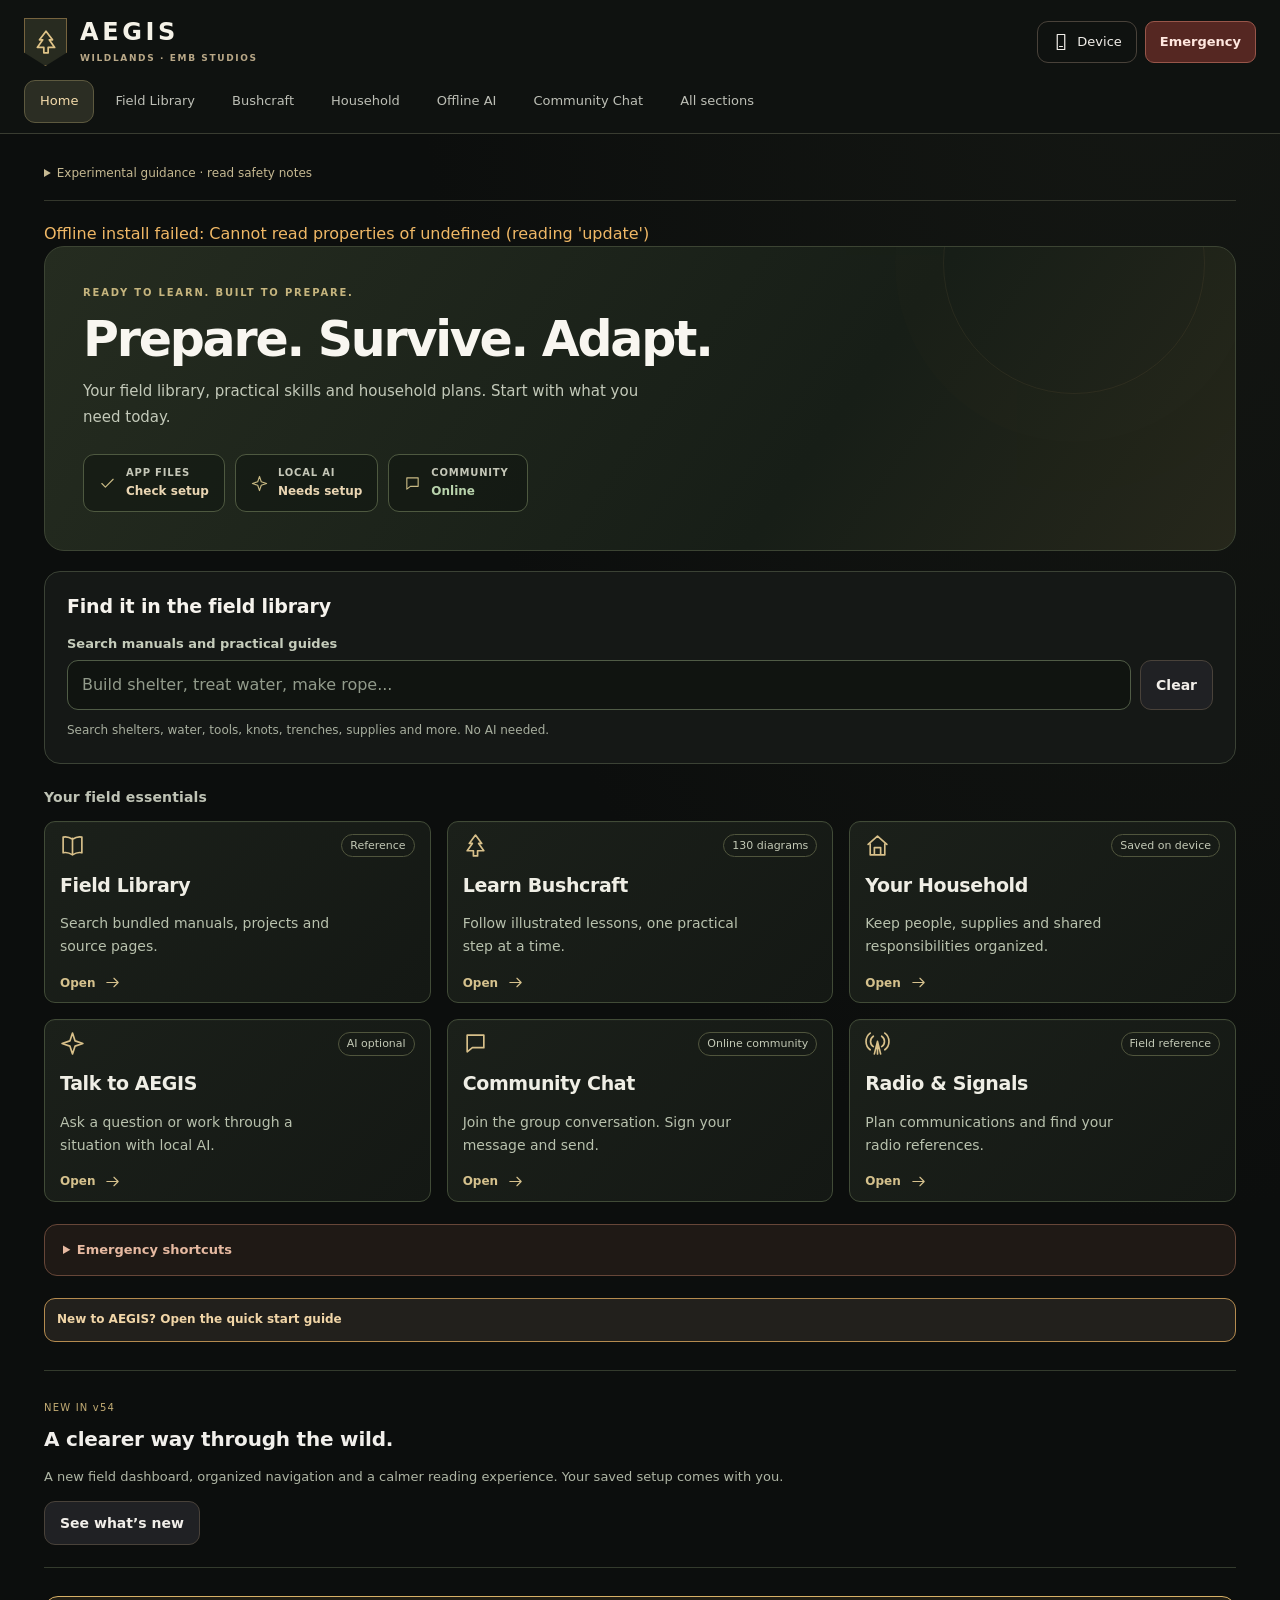
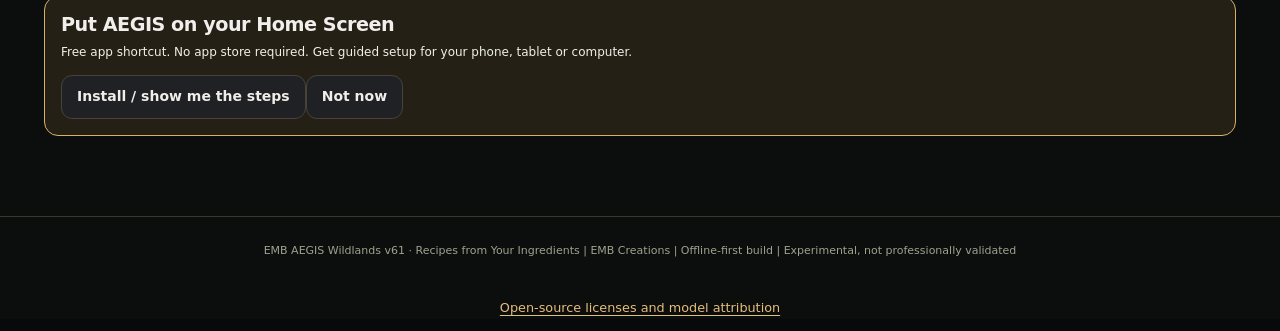
==== commit b5511fad: "Build recipes from pantry ingredients and route open-ended requests to local AI" ====
--- a/index.html
+++ b/index.html
@@ -274,7 +274,7 @@
 <div class="panel"><h2>Backup and storage status</h2><div id="backupstatus" class="step" role="status"></div><button id="export">Export verified backup (JSON)</button><label for="import">Restore a backup (v4 or legacy v3 file)</label><input type="file" id="import" accept="application/json,.json"><button id="clear">Erase all data</button></div>
 <div class="panel"><h2>Imported documents (plain text, searched locally)</h2><label for="docfile">Import .txt/.md files (max 1 MB each, 25 documents)</label><input type="file" id="docfile" accept=".txt,.md,text/plain" multiple><ul id="doclist"></ul><label for="docq">Search documents</label><input id="docq"><button id="docsearchbtn">Search</button><div id="docres"></div></div></section>
 <aside id="aegis-urgent-banner" hidden role="alert" style="border:2px solid #d97706;border-radius:12px;padding:12px;margin:12px 0;background:#302012;color:#fff"></aside><section id="phase4" class="view" hidden><div id="p4-root"><section class="panel"><h2>Field Intelligence · Phase 4</h2><p>Offline-first deterministic planning. No AI model or internet required. Local data stays on this device unless you export it.</p><h3>Situation Advisor 2.0</h3><label for="p4-situation">Describe your situation and equipment</label><textarea id="p4-situation" rows="5" placeholder="We have a tarp, sleeping bag, blanket and knife. Four people, cold weather, power outage..."></textarea><button type="button" id="p4-analyze">Analyze situation</button><pre id="p4-analysis" style="white-space:pre-wrap;overflow-wrap:anywhere"></pre></section><section class="panel"><h3>Household resource calculator</h3><p>Conservative planning estimates, not guaranteed survival duration.</p><label for="p4-people">People</label><input id="p4-people" type="number" min="1" max="30" value="4"><label for="p4-days">Planning days</label><input id="p4-days" type="number" min="1" max="365" value="3"><pre id="p4-report" style="white-space:pre-wrap"></pre><h3>Inventory</h3><div id="p4-inventory"></div><label for="p4-item">Item</label><input id="p4-item" placeholder="e.g. Drinking water"><label for="p4-qty">Quantity</label><input id="p4-qty" type="number" min="0" step="any"><label for="p4-category">Category</label><select id="p4-category"><option value="water">Water (liters)</option><option value="food">Food (kcal)</option><option value="power">Power</option><option value="medical">Medical</option><option value="equipment">Equipment</option><option value="other">Other</option></select><label for="p4-unit">Unit (non-water/food)</label><input id="p4-unit" placeholder="units, cells, liters of fuel"><button id="p4-add" type="button">Add inventory item</button></section><section class="panel"><h3>Offline Mission Planner</h3><p>Use checklists, agree on a return/check-in time, and review hazards before departure.</p><label for="p4-mission-type">Mission</label><select id="p4-mission-type"><option>Water collection</option><option>Home power outage</option><option>Shelter inspection</option><option>Supply check</option></select><label for="p4-return">Return or check-in time</label><input id="p4-return" type="datetime-local"><button id="p4-mission-add" type="button">Create mission</button><div id="p4-missions"></div></section><section class="panel"><h3>Connected Field Guide Search</h3><p>Search registered offline procedures by title and tags. Open Field Guide for full procedures.</p><input id="p4-guide-search" placeholder="shelter, water, cordage, fishing..." aria-label="Search offline procedures"><div id="p4-guide-results"></div></section><section class="panel"><h3>Offline Data &amp; Reliability</h3><p>Export your plans before changing devices or clearing browser storage. Test airplane mode after the service worker finishes caching.</p><button id="p4-export" type="button">Export JSON backup</button><label for="p4-import">Import JSON backup</label><input id="p4-import" type="file" accept=".json,application/json"><button id="p4-reset" type="button">Reset Phase 4 data</button><p id="p4-status" role="status"></p></section></div></section><section id="aichat" class="view" hidden><div id="aegis-chat-root" class="panel"><h2>AEGIS · Offline AI Chat</h2><p>Talk directly to the language model running on your device. No account or internet required after installation. Answers may be incorrect; verify important survival and medical guidance against reliable references.</p><p id="aegis-chat-status" role="status" aria-live="polite">Checking local AI model…</p><div id="aegis-chat-thread" role="log" aria-live="polite" aria-label="Offline AI conversation" style="min-height:260px;max-height:60vh;overflow-y:auto;border:1px solid #4a4130;border-radius:10px;padding:12px;margin:12px 0"></div><label for="aegis-chat-input">Your message</label><textarea id="aegis-chat-input" rows="4" maxlength="2500" placeholder="Ask AEGIS anything, or describe your survival situation… (Enter to send, Shift+Enter for a new line)"></textarea><label for="aegis-chat-length">Response length</label><select id="aegis-chat-length"><option value="120" selected>Short · faster</option><option value="200">Normal</option><option value="300">Long · slower</option></select><div style="display:flex;gap:8px;flex-wrap:wrap;margin-top:12px"><button type="button" id="aegis-chat-send">Send to local AI</button><button type="button" id="aegis-chat-manual">Find in manual · no AI wait</button><button type="button" id="aegis-chat-check">Check model</button><button type="button" id="aegis-chat-export">Export conversation</button><button type="button" id="aegis-chat-clear">Clear conversation</button></div><p class="muted">Messages are stored locally on this device. Only recent messages are included in the model's short context. The model may be slow on older hardware and is not a substitute for verified emergency instructions.</p></div></section><section id="messages" class="view" hidden><section class="panel"><h2>Messages · AEGIS Broadcast</h2><p class="muted">Announcements from the AEGIS team. New messages appear here when you open the app online; saved messages remain available offline.</p><p id="aegis-unread-counter" aria-live="polite"></p><button id="aegis-alert-refresh" type="button">Check for messages</button> <button id="aegis-notify-optin" type="button">Enable background notifications</button><p id="aegis-notify-status" role="status" class="muted">Tap Enable background notifications on each installed device. Allow notifications when prompted. Requires internet; not an official emergency alert service.</p> <button id="aegis-alert-mark-read" type="button">Mark all read</button><p id="aegis-alert-status" role="status"></p><div id="aegis-alert-list"></div></section></section><section id="admin" class="view" hidden><section class="panel"><h2>AEGIS · Broadcast Administration</h2><p class="muted">Restricted publishing. A password must be verified by a server; no credentials are embedded in the public app.</p><div id="aegis-admin-root"></div></section></section><section id="updates" class="view" hidden><section class="panel" id="aegis-visitor-panel"><h2>AEGIS · Community traffic</h2><p>Privacy-conscious, approximate daily visitor counts. No tracking of chats or personal field plans.</p></section><div class="wild-hero"><div class="wild-kicker">AEGIS · RELEASES & COMMUNITY</div><h2>Updates & Alerts</h2><p>Release notes are bundled for offline reference. Community messages sync while connected and remain readable offline after a successful check.</p></div><section class="panel"><h2>Changelog · Release history</h2><div id="aegis-update-list"></div></section></section><section id="diag" class="view" hidden><div class="panel"><h2>Diagnostics</h2><button id="rundiag">Run diagnostics</button><div id="diagout"></div></div></section>
-<section id="community" class="view" hidden aria-label="Community Chat"></section></main><div id="printarea" hidden></div><footer>EMB AEGIS Wildlands v60 · Pantry Planning &amp; Answer Recovery | EMB Creations | Offline-first build | Experimental, not professionally validated</footer>
+<section id="community" class="view" hidden aria-label="Community Chat"></section></main><div id="printarea" hidden></div><footer>EMB AEGIS Wildlands v61 · Recipes from Your Ingredients | EMB Creations | Offline-first build | Experimental, not professionally validated</footer>
 <script>globalThis.AEGIS=globalThis.AEGIS||{};AEGIS.fmData={"version":"fm-v1","items":[{"id":"inner_bark","name":"inner bark of linden/elm/hickory/white oak/mulberry/chestnut/cedar","kind":"material","aliases":["inner bark","tree bark","bark strips","basswood bark","linden bark","elm bark","hickory bark","cedar bark","mulberry bark"],"note":"Manual lists these tree species; AEGIS cannot identify trees from text. Confirm species locally."},{"id":"plant_fiber","name":"strong plant fibers (suitable after pull/twist/knot test)","kind":"material","aliases":["plant fibers","plant fibres","fibers","fibres","grass fiber","nettle","dogbane","yucca","reeds","coconut husk fiber","vines fibre"]},{"id":"parachute_line","name":"parachute suspension line","kind":"material","aliases":["parachute line","paracord","para cord","suspension line","parachute cord","paracord line"]},{"id":"shoelace","name":"shoelaces","kind":"material","aliases":["shoelace","shoelaces","laces","boot laces"]},{"id":"woven_fabric","name":"canvas / tarpaulin / cotton webbing (unravel-able)","kind":"material","aliases":["canvas","tarp","tarpaulin","cotton belt","web belt","webbing","cotton rope","burlap","sack cloth","cotton fabric","cotton cloth"]},{"id":"twine","name":"twine / string / rope","kind":"material","aliases":["twine","string","rope","cord","yarn","thread","fishing line","line"],"note":"Ready-made cordage; counts as cordage."},{"id":"tendons_dried","name":"dried tendons from large game (e.g. deer)","kind":"material","aliases":["tendon","tendons","sinew source","dried tendons"]},{"id":"animal_skin","name":"animal skin / hide","kind":"material","aliases":["hide","skin","animal skin","pelt","rawhide source","leather"]},{"id":"hardwood_piece","name":"hardwood (oak, birch, other nonresinous hardwood)","kind":"material","aliases":["hardwood","oak","birch","wood piece","piece of wood","branch","stick of hardwood","dowel","wooden dowel","small branch","twig"]},{"id":"bone_large","name":"large bone (e.g. leg bone of deer or similar)","kind":"material","aliases":["bone","bones","leg bone","deer bone","large bone","antler"]},{"id":"sharp_stone","name":"sharp-edged stone (chert/flint preferred)","kind":"material","aliases":["flint","chert","sharp stone","sharp-edged stone","knappable stone"]},{"id":"saplings_supple","name":"supple saplings","kind":"material","aliases":["sapling","saplings","green sticks","green poles","poles","young trees"]},{"id":"sticks","name":"straight sticks / small limbs","kind":"material","aliases":["sticks","limbs","branches","poles","bamboo","canes","branch"]},{"id":"vines","name":"vines / flexible lashing stems","kind":"material","aliases":["vine","vines","creeper","rattan","willow whips","flexible stems","withies","willow"]},{"id":"metal_piece","name":"small metal item (pin, needle, wire, small nail, any piece of metal)","kind":"material","aliases":["wire","nail","nails","pin","needle","safety pin","paperclip","paper clip","scrap metal","metal piece"]},{"id":"bait","name":"bait","kind":"material","aliases":["bait","worms","insects","bread","meat scraps","grubs"]},{"id":"square_cloth","name":"square-shaped cloth/poncho/blanket/canvas sheet","kind":"material","aliases":["poncho","blanket","tarp sheet","canvas sheet","sheet","towel","bedsheet","bed sheet","square cloth","plastic sheet"]},{"id":"hollow_wood","name":"hollowed piece of wood / bark / bamboo container (check bamboo)","kind":"material","aliases":["hollow log","bark container","wooden container","bamboo section","hollowed wood","wooden bowl blank","log"]},{"id":"safe_rocks","name":"hot-rock safe stones (NOT limestone or sandstone)","kind":"material","aliases":["granite","basalt","quartzite","identified safe rocks"],"note":"Rocks with air pockets (limestone, sandstone) may explode in fire."},{"id":"water","name":"water","kind":"material","aliases":["water","clean water","water supply"]},{"id":"fish_catch","name":"freshly caught fish","kind":"material","aliases":["fish","caught fish","trout","bass","catfish","a fish"]},{"id":"meat","name":"meat from legally harvested game","kind":"material","aliases":["meat","game meat","venison","jerky meat"]},{"id":"cordage","name":"cordage / lashing line","kind":"group","aliases":["cordage","lashing","lashing material"],"members":["twine","cordage_made","sinew_lashing","rawhide_strips"]},{"id":"hook_or_gorge","name":"fish hook, wooden hook or gorge","kind":"group","aliases":[],"members":["metal_hook","wooden_hook","gorge"]},{"id":"bait_any","name":"bait","kind":"group","aliases":[],"members":["bait"]},{"id":"cordage_made","name":"homemade cordage","kind":"product","aliases":["homemade cordage"]},{"id":"sinew_lashing","name":"sinew lashing strand","kind":"product","aliases":[]},{"id":"rawhide_strips","name":"rawhide strips","kind":"product","aliases":[]},{"id":"stone_knife","name":"stone knife / blade","kind":"product","aliases":["stone knife"]},{"id":"bone_point","name":"bone puncturing point (puncture use only)","kind":"product","aliases":[]},{"id":"wooden_hook","name":"wooden fish hook","kind":"product","aliases":[]},{"id":"metal_hook","name":"fish hook (store-bought or improvised metal)","kind":"product","aliases":["fish hook","fishhook","fish hooks","hook","hooks","fishing hook","improvised hook"],"note":"Not in the manual as a numbered procedure; manual only says hooks can be made from pins, needles, wire, small nails or any metal."},{"id":"gorge","name":"fishing gorge","kind":"product","aliases":[]},{"id":"handline","name":"handline fishing rig","kind":"product","aliases":["hand line","fishing line rig"]},{"id":"stakeout_rig","name":"stakeout fishing rig","kind":"product","aliases":[]},{"id":"fish_trap","name":"funnel fish basket trap","kind":"product","aliases":[]},{"id":"gill_net","name":"hand-tied gill net","kind":"product","aliases":[]},{"id":"horseshoe_pack","name":"horseshoe pack","kind":"product","aliases":["bedroll pack","bundle pack"]},{"id":"square_pack_frame","name":"square pack frame","kind":"product","aliases":[]},{"id":"wooden_bowl","name":"hot-rock wooden bowl","kind":"product","aliases":[]},{"id":"carved_utensils","name":"carved wooden utensils","kind":"product","aliases":[]},{"id":"dried_meat_strips","name":"air-dried meat strips","kind":"product","aliases":[]},{"id":"knife","name":"knife (any cutting tool)","kind":"tool","aliases":["knife","blade","razor","machete","pocket knife","multitool","multi-tool","scissors","hatchet","axe"]},{"id":"chipping_tool","name":"chipping tool (light blunt tool of wood, bone or metal)","kind":"tool","aliases":["hammerstone","chipping tool","antler hammer"]},{"id":"flaking_tool","name":"flaking tool (pointed bone, antler tine or soft iron)","kind":"tool","aliases":["antler tine","flaking tool","pressure flaker","antler"]},{"id":"rough_stone","name":"rough-surfaced stone (abrasive)","kind":"tool","aliases":["rough stone","sandstone","whetstone","file","abrasive"]},{"id":"hammer_rock","name":"hammer rock / heavy object","kind":"tool","aliases":["hammer","hammer rock","heavy rock","mallet","rock","rocks","stone","stones","large rock"]},{"id":"fire","name":"fire","kind":"tool","aliases":["fire","campfire","fire pit","flame"]},{"id":"drying_frame","name":"framework/rack (sticks lashed)","kind":"tool","aliases":["rack","drying rack","frame"]}],"recipes":[{"id":"cordage_bark","title":"Cordage from inner bark or strong plant fibers","category":"Cordage & lashing","status":"SOURCED_UNTESTED","produces":["cordage_made"],"materials":[{"anyOf":["inner_bark","plant_fiber"],"qty":null,"note":"Amount depends on length needed; manual gives no yields."}],"tools":[],"optional_tools":["knife"],"skills":["basic hand skills"],"source":{"doc":"US Army FM 21-76 Survival (June 1992), Headquarters Department of the Army","url":"https://cdn.homesteadingforum.org/attach/97/97028-34711-Army-survival-field-manual.pdf","retrieved":"2026-10-30","license":"US Government publication marked 'Approved for public release; distribution is unlimited' (steps paraphrased, not bulk-copied)","section":"Ch.12 Lashing and Cordage: Natural Cordage Selection; Lashing Material (inner bark)"},"steps":[{"text":"Test the raw material first: pull a length to test strength.","check":"It should not snap."},{"text":"Twist a length between your fingers and roll the fibers together.","check":"It should hold together without snapping apart."},{"text":"Tie an overhand knot in the fibers and tighten gently.","check":"If the knot breaks, the material is not usable."},{"text":"Shred the plant fibers (inner bark of the species listed) and braid several strands together to make cord; braiding several strands makes it stronger.","check":"Cord should feel even and firm."},{"text":"Test the finished cord for strength before trusting it for your purpose (see Troubleshooting)."}],"hazards":["Cutting tools can slip; cut away from the body."],"troubleshooting":[{"problem":"Cord snaps in the test","fix":"Add more strands and braid them together (the manual says braiding several strands makes it stronger), or choose a different fiber."}],"maintenance":["Re-test cord that has been wet, dried out, or stressed before reuse (AEGIS addition; not in manual)."],"gaps":["No breaking-strength figures, strand counts or lengths are given in the source.","Tree species cannot be identified by AEGIS from text; local confirmation needed."]},{"id":"cordage_unravel","title":"Cordage / fishing line by unraveling salvaged fabric or line","category":"Cordage & lashing","status":"SOURCED_UNTESTED","produces":["cordage_made"],"materials":[{"anyOf":["woven_fabric","parachute_line","shoelace"],"qty":null}],"tools":[],"optional_tools":["knife"],"skills":["basic hand skills"],"source":{"doc":"US Army FM 21-76 Survival (June 1992), Headquarters Department of the Army","url":"https://cdn.homesteadingforum.org/attach/97/97028-34711-Army-survival-field-manual.pdf","retrieved":"2026-10-30","license":"US Government publication marked 'Approved for public release; distribution is unlimited' (steps paraphrased, not bulk-copied)","section":"Ch.12 Lashing and Cordage (unraveling a cotton web belt); Fishing aids (unravel tarpaulin/canvas threads, shoelaces, parachute line)"},"steps":[{"text":"Unravel the web belt, tarpaulin or canvas into its threads (shoelaces and parachute suspension line also work well as-is).","check":"Threads should come out in usable lengths."},{"text":"For fishing line, tie unraveled threads together in short lengths, in groups of three or more threads.","check":"Knots should sit snug and not slip."},{"text":"Test the finished line by pulling before use."}],"hazards":[],"troubleshooting":[{"problem":"Line parts at knots","fix":"Re-tie with more threads per group (the manual specifies groups of three or more)."}],"maintenance":["Check knots before each use."],"gaps":["No strength values in the source."]},{"id":"sinew_lashing","title":"Sinew lashing from dried tendons","category":"Cordage & lashing","status":"SOURCED_UNTESTED","produces":["sinew_lashing"],"materials":[{"item":"tendons_dried","qty":null}],"tools":[],"optional_tools":["hammer_rock"],"skills":["handling harvested game"],"prerequisites_note":"Requires legally harvested large game and hygienic handling; see Fishing & Food Procurement and the regulations note.","source":{"doc":"US Army FM 21-76 Survival (June 1992), Headquarters Department of the Army","url":"https://cdn.homesteadingforum.org/attach/97/97028-34711-Army-survival-field-manual.pdf","retrieved":"2026-10-30","license":"US Government publication marked 'Approved for public release; distribution is unlimited' (steps paraphrased, not bulk-copied)","section":"Ch.12 Lashing Material (sinew)"},"steps":[{"text":"Remove tendons from large game such as deer and dry them completely."},{"text":"Smash the dried tendons so they separate into fibers."},{"text":"Moisten the fibers and twist them into a continuous strand; braid strands for stronger lashing."},{"text":"For small lashings no knot is needed: moistened sinew is sticky and hardens when dry."}],"hazards":["Raw animal tissue can carry disease and parasites; wash hands and tools (AEGIS addition, review needed)."],"troubleshooting":[],"maintenance":["Keep dry; sinew softens when wet (AEGIS inference, not in source)."],"gaps":["Drying time not specified in source."]},{"id":"rawhide_strips","title":"Rawhide strips for large lashing jobs","category":"Cordage & lashing","status":"SOURCED_UNTESTED","produces":["rawhide_strips"],"materials":[{"item":"animal_skin","qty":null}],"tools":[{"anyOf":["knife"]}],"skills":["skinning"],"source":{"doc":"US Army FM 21-76 Survival (June 1992), Headquarters Department of the Army","url":"https://cdn.homesteadingforum.org/attach/97/97028-34711-Army-survival-field-manual.pdf","retrieved":"2026-10-30","license":"US Government publication marked 'Approved for public release; distribution is unlimited' (steps paraphrased, not bulk-copied)","section":"Ch.12 Lashing Material (rawhide); Clothing and Insulation (animal skins)"},"steps":[{"text":"Remove excess fat and any meat from the skin; do not use skins from infected or diseased animals if at all possible.","check":"Skin clean of fat and meat."},{"text":"Use water to clean the skin thoroughly; if no water, at least shake it out thoroughly (animals carry ticks, lice, fleas)."},{"text":"Dry the skin completely. It need not be stretched if no folds trap moisture; hair need not be removed."},{"text":"Cut the dry skin into strips about 6 mm wide, starting at the center and making one continuous circular cut outward.","check":"Strips about 6 mm wide."},{"text":"Soak strips 2 to 4 hours or until soft; use wet, stretching as much as possible while applying. It becomes strong and durable as it dries."}],"hazards":["Pests and disease from raw hides.","Knife cuts."],"troubleshooting":[{"problem":"Lashing loosens after drying","fix":"Apply wet and stretched as the manual directs; re-wet and re-tighten."}],"maintenance":["Keep dry; re-wet to adjust."],"gaps":[]},{"id":"stone_knife","title":"Stone knife (chipped blade with hilt)","category":"Stone, bone & edged tools","status":"SOURCED_UNTESTED","produces":["stone_knife"],"materials":[{"item":"sharp_stone","qty":1},{"anyOf":["hardwood_piece"],"qty":1,"note":"Hilt: manual says 'some type of hilt'; hardwood is the AEGIS example."},{"item":"cordage","qty":null,"note":"to lash the blade to the hilt"}],"tools":[{"anyOf":["chipping_tool","hardwood_piece","bone_large","metal_piece"],"label":"chipping tool (light, blunt: wood, bone or metal)"},{"anyOf":["flaking_tool","bone_large","metal_piece"],"label":"flaking tool (pointed: bone, antler tine or soft iron)"}],"skills":["flintknapping (basic)"],"source":{"doc":"US Army FM 21-76 Survival (June 1992), Headquarters Department of the Army","url":"https://cdn.homesteadingforum.org/attach/97/97028-34711-Army-survival-field-manual.pdf","retrieved":"2026-10-30","license":"US Government publication marked 'Approved for public release; distribution is unlimited' (steps paraphrased, not bulk-copied)","section":"Ch.12 Edged Weapons: Knives: Stone"},"steps":[{"text":"Rough out the desired shape on the sharp-edged stone with the chipping tool; keep the blade fairly thin."},{"text":"Press the flaking tool against the edge; this removes flakes from the opposite side, leaving a very sharp edge. Work along the whole edge you need."},{"text":"Lash the blade to a hilt.","check":"Blade should not twist or slide in the lashing."}],"hazards":["Chipped stone has razor edges and flakes can fly: protect eyes and hands (AEGIS addition; the source does not state this).","Keep bystanders and children clear while knapping (AEGIS addition)."],"troubleshooting":[{"problem":"Edge will not hold","fix":"The manual notes stone is excellent for puncturing and good for chopping but will not hold a fine edge; chert or flint can have very fine edges."}],"maintenance":["Re-flake the edge with the flaking tool when dull (source: use the flaking tool along the edge you need to sharpen)."],"gaps":["No stone-selection test, strike angles, or hilt-lashing geometry in the source.","Manual categorizes this under weapons; AEGIS presents it only as a cutting/puncturing tool."]},{"id":"bone_point","title":"Bone puncturing point (puncture only)","category":"Stone, bone & edged tools","status":"SOURCED_UNTESTED","produces":["bone_point"],"materials":[{"item":"bone_large","qty":1},{"anyOf":["hardwood_piece"],"qty":1,"note":"handle if splinter is too small"},{"item":"cordage","qty":null}],"tools":[{"item":"hammer_rock"},{"item":"rough_stone"}],"skills":["basic"],"source":{"doc":"US Army FM 21-76 Survival (June 1992), Headquarters Department of the Army","url":"https://cdn.homesteadingforum.org/attach/97/97028-34711-Army-survival-field-manual.pdf","retrieved":"2026-10-30","license":"US Government publication marked 'Approved for public release; distribution is unlimited' (steps paraphrased, not bulk-copied)","section":"Ch.12 Edged Weapons: Knives: Bone"},"steps":[{"text":"Choose a large bone (e.g. deer leg bone is best)."},{"text":"Lay it on a hard object and shatter it by hitting with a heavy object such as a rock."},{"text":"Select a suitable pointed splinter; shape and sharpen it by rubbing on a rough-surfaced rock."},{"text":"If the piece is too small to hold, lash it securely to a hardwood handle.","check":"Splinter should be firm in the handle."}],"hazards":["Flying bone splinters when shattering: protect eyes (AEGIS addition).","Source: use only to puncture; it will not hold an edge and may flake or break if used otherwise."],"troubleshooting":[],"maintenance":["Re-sharpen on rough stone."],"gaps":[]},{"id":"wooden_hook","title":"Wooden fish hook","category":"Fishing & food procurement","status":"SOURCED_UNTESTED","produces":["wooden_hook"],"materials":[{"item":"hardwood_piece","qty":1,"note":"shank about 2.5 cm long and about 6 mm in diameter"},{"anyOf":["bone_point","metal_piece"],"qty":1,"note":"the point: bone, wire or nail"},{"item":"cordage","qty":null}],"tools":[{"item":"knife"}],"skills":["basic carving"],"source":{"doc":"US Army FM 21-76 Survival (June 1992), Headquarters Department of the Army","url":"https://cdn.homesteadingforum.org/attach/97/97028-34711-Army-survival-field-manual.pdf","retrieved":"2026-10-30","license":"US Government publication marked 'Approved for public release; distribution is unlimited' (steps paraphrased, not bulk-copied)","section":"Ch.8 Fishing Devices: Improvised Fishhooks"},"steps":[{"text":"Cut a piece of hardwood about 2.5 cm long and about 6 mm in diameter for the shank.","check":"Shank ~2.5 cm x 6 mm."},{"text":"Cut a notch in one end to hold the point."},{"text":"Place the point (bone piece, wire or nail) in the notch."},{"text":"Hold the point in the notch and tie securely so it cannot move out of position.","check":"Point must not shift when tugged."}],"hazards":["Hooks cause puncture injuries; handle by the shank and cover points when not in use (AEGIS addition).","Cutting tool slips."],"troubleshooting":[{"problem":"Point moves in the notch","fix":"Retie more securely; the manual requires the point not move out of position."},{"problem":"Hook too large for the fish","fix":"Manual: for smaller hooks use smaller material."}],"maintenance":["Replace frayed tie."],"gaps":["No hook geometry beyond shank size."]},{"id":"gorge","title":"Fishing gorge","category":"Fishing & food procurement","status":"SOURCED_UNTESTED","produces":["gorge"],"materials":[{"anyOf":["hardwood_piece","bone_large","metal_piece"],"qty":1,"note":"small shaft of wood, bone, metal or other material"},{"item":"cordage","qty":null}],"tools":[{"anyOf":["knife","rough_stone"],"label":"something to sharpen both ends and cut the notch"}],"skills":["basic carving"],"source":{"doc":"US Army FM 21-76 Survival (June 1992), Headquarters Department of the Army","url":"https://cdn.homesteadingforum.org/attach/97/97028-34711-Army-survival-field-manual.pdf","retrieved":"2026-10-30","license":"US Government publication marked 'Approved for public release; distribution is unlimited' (steps paraphrased, not bulk-copied)","section":"Ch.8 Fishing Devices: Improvised Fishhooks (gorge)"},"steps":[{"text":"Make a small shaft of wood, bone, metal or similar material, sharp on both ends and notched in the middle.","check":"Sharp on BOTH ends; notch in the middle."},{"text":"Tie cordage in the notch."},{"text":"Bait it by placing the bait on the gorge lengthwise; the fish swallows bait and gorge together."}],"hazards":["Both ends are sharp: puncture risk (AEGIS addition).","Fish that swallow a gorge cannot be released unharmed (AEGIS inference)."],"troubleshooting":[],"maintenance":[],"gaps":["No dimensions in source."]},{"id":"handline","title":"Basic handline (line + hook or gorge + bait)","category":"Fishing & food procurement","status":"REVIEW_NEEDED","produces":["handline"],"materials":[{"item":"cordage","qty":null,"note":"fishing line"},{"item":"hook_or_gorge","qty":1},{"item":"bait_any","qty":null}],"tools":[],"skills":["basic"],"source":{"doc":"US Army FM 21-76 Survival (June 1992), Headquarters Department of the Army","url":"https://cdn.homesteadingforum.org/attach/97/97028-34711-Army-survival-field-manual.pdf","retrieved":"2026-10-30","license":"US Government publication marked 'Approved for public release; distribution is unlimited' (steps paraphrased, not bulk-copied)","section":"Assembled from Ch.8 fishing devices and Ch.12 fishing aids; the manual describes the components but not a numbered 'handline' procedure"},"steps":[{"text":"Prepare line (see cordage recipes; unraveled threads in groups of three or more are the manual's fishing-line example)."},{"text":"Tie the line to the hook (to the notch of a gorge) securely.","check":"Knot must not slip."},{"text":"Bait the hook or gorge and lower it where fish gather; hold the line."}],"hazards":["Hook puncture injuries."],"troubleshooting":[{"problem":"Lose hooks to snags","fix":"Make spare hooks/gorges before fishing (AEGIS suggestion)."}],"maintenance":[],"gaps":["Floats and weights are NOT in the source: not implemented.","Local fishing regulations (licence, methods, seasons) must be checked; AEGIS has no jurisdiction data."]},{"id":"stakeout","title":"Stakeout fishing rig","category":"Fishing & food procurement","status":"SOURCED_UNTESTED","produces":["stakeout_rig"],"materials":[{"item":"saplings_supple","qty":2},{"item":"cordage","qty":null,"note":"one long cord plus two short cords"},{"item":"hook_or_gorge","qty":2},{"item":"bait_any","qty":null}],"tools":[],"skills":["basic"],"source":{"doc":"US Army FM 21-76 Survival (June 1992), Headquarters Department of the Army","url":"https://cdn.homesteadingforum.org/attach/97/97028-34711-Army-survival-field-manual.pdf","retrieved":"2026-10-30","license":"US Government publication marked 'Approved for public release; distribution is unlimited' (steps paraphrased, not bulk-copied)","section":"Ch.8 Fishing Devices: Stakeout"},"steps":[{"text":"Drive two supple saplings into the bottom of the lake, pond or stream so their tops are just below the surface.","check":"Tops just below water surface."},{"text":"Tie a cord between them, slightly below the surface."},{"text":"Tie two short cords with hooks or gorges to that cord; make sure they cannot wrap around the poles or each other, and cannot slip along the long cord.","check":"Cords hang free and fixed."},{"text":"Bait the hooks or gorges."}],"hazards":["Wading in water: cold, current and depth risks (AEGIS addition)."],"troubleshooting":[{"problem":"Short cords tangle","fix":"Per source they must not wrap around poles or each other; shorten or space them."}],"maintenance":["Check unattended lines regularly (AEGIS addition)."],"gaps":["Regulations on set lines vary widely and are not covered."]},{"id":"fish_trap","title":"Funnel fish basket trap","category":"Fishing & food procurement","status":"SOURCED_UNTESTED","produces":["fish_trap"],"materials":[{"item":"sticks","qty":null},{"anyOf":["vines","cordage"],"qty":null}],"tools":[],"skills":["basic lashing"],"source":{"doc":"US Army FM 21-76 Survival (June 1992), Headquarters Department of the Army","url":"https://cdn.homesteadingforum.org/attach/97/97028-34711-Army-survival-field-manual.pdf","retrieved":"2026-10-30","license":"US Government publication marked 'Approved for public release; distribution is unlimited' (steps paraphrased, not bulk-copied)","section":"Ch.8 Fishing Devices: Fish Traps"},"steps":[{"text":"Lash several sticks together with vines into a funnel shape."},{"text":"Close the top, leaving a hole large enough for a fish to swim through."}],"hazards":["Fish traps are restricted or illegal in many places; check local rules before use (AEGIS addition, not verified for any jurisdiction)."],"troubleshooting":[],"maintenance":[],"gaps":["Source gives no dimensions, stick counts or placement guidance for this basket; the manual's tidal-flat and rock-pool traps are not implemented."]},{"id":"gill_net","title":"Hand-tied gill net from suspension line","category":"Fishing & food procurement","status":"REVIEW_NEEDED","produces":["gill_net"],"materials":[{"item":"parachute_line","qty":null,"note":"core lines removed from the sheath"}],"tools":[],"skills":["knot tying (overhand, prusik/girth hitch)"],"source":{"doc":"US Army FM 21-76 Survival (June 1992), Headquarters Department of the Army","url":"https://cdn.homesteadingforum.org/attach/97/97028-34711-Army-survival-field-manual.pdf","retrieved":"2026-10-30","license":"US Government publication marked 'Approved for public release; distribution is unlimited' (steps paraphrased, not bulk-copied)","section":"Ch.8 Fishing Devices: Gill Net"},"steps":[{"text":"Remove the core lines from the suspension line; tie the sheath ('easing') between two trees."},{"text":"Attach several core lines to it, doubled over, with prusik knots or girth hitches. Line count and spacing set net length and mesh size."},{"text":"Row 1: tie core lines 2+3, 4+5, 6+7... with overhand knots, leaving one line hanging at each end."},{"text":"Row 2: tie 1+2, 3+4... Use a guideline tied to the trees, moved down each row, to keep rows even and mesh size regular."},{"text":"Continue rows to the desired width; thread a suspension-line easing along the bottom to strengthen it."}],"hazards":["Nets are illegal or tightly regulated in many jurisdictions (AEGIS addition, unverified)."],"troubleshooting":[],"maintenance":[],"gaps":["Figures showing deployment are not reproduced; mesh sizes not given."]},{"id":"fish_prep","title":"Fish handling and preparation","category":"Food handling","status":"REVIEW_NEEDED","produces":[],"materials":[{"item":"fish_catch","qty":null}],"tools":[{"item":"knife"},{"item":"fire"}],"skills":["basic"],"source":{"doc":"US Army FM 21-76 Survival (June 1992), Headquarters Department of the Army","url":"https://cdn.homesteadingforum.org/attach/97/97028-34711-Army-survival-field-manual.pdf","retrieved":"2026-10-30","license":"US Government publication marked 'Approved for public release; distribution is unlimited' (steps paraphrased, not bulk-copied)","section":"Ch.8 Preparation of Fish and Game for Cooking and Storage: Fish"},"steps":[{"text":"Do not eat fish that appears spoiled; cooking does not make spoiled fish edible. Spoilage signs: sunken eyes, peculiar odor, suspicious color (gills red to pink), dents that stay after pressing, slimy body.","check":"Reject if any sign is present."},{"text":"Prepare fish as soon as possible after catching, especially on hot days."},{"text":"Cut out the gills and large blood vessels near the spine. Gut fish longer than 10 cm. Scale or skin it."},{"text":"Cook it: impaled on a stick over open fire, or boiled with skin on (keeps juices as broth). The source says fish is done when meat flakes off.","check":"Cook thoroughly; discard if doubtful."}],"hazards":["Spoiled fish can cause illness within 1-6 hours per source.","Source advises inducing vomiting: AEGIS DOES NOT adopt that; contact poison control/emergency services instead (see Poison exposure protocol).","Modern safe internal cooking temperatures were not checked here."],"troubleshooting":[],"maintenance":[],"gaps":["Safe cooking temperature and storage times not verified against current food-safety authority."]},{"id":"horseshoe_pack","title":"Horseshoe pack (carrying bundle)","category":"Carrying & storage","status":"SOURCED_UNTESTED","produces":["horseshoe_pack"],"materials":[{"item":"square_cloth","qty":1},{"item":"cordage","qty":null}],"tools":[],"skills":["basic"],"source":{"doc":"US Army FM 21-76 Survival (June 1992), Headquarters Department of the Army","url":"https://cdn.homesteadingforum.org/attach/97/97028-34711-Army-survival-field-manual.pdf","retrieved":"2026-10-30","license":"US Government publication marked 'Approved for public release; distribution is unlimited' (steps paraphrased, not bulk-copied)","section":"Ch.12 Rucksack Construction: Horseshoe Pack"},"steps":[{"text":"Lay square-shaped material (poncho, blanket, canvas) flat."},{"text":"Lay items along one edge; pad the hard items."},{"text":"Roll the material with the items toward the opposite edge and tie both ends securely; add extra ties along the bundle."},{"text":"Drape over one shoulder with a line connecting the two ends.","check":"Bundle should not unroll when lifted."}],"hazards":["Heavy or sharp items: pad them to avoid injury and damage."],"troubleshooting":[{"problem":"Bundle sags","fix":"Add extra ties along its length (source)."}],"maintenance":["Re-tie after wetting."],"gaps":[]},{"id":"square_pack","title":"Square pack frame","category":"Carrying & storage","status":"SOURCED_UNTESTED","produces":["square_pack_frame"],"materials":[{"item":"sticks","qty":null,"note":"bamboo, limbs or sticks"},{"item":"cordage","qty":null}],"tools":[],"skills":["lashing"],"source":{"doc":"US Army FM 21-76 Survival (June 1992), Headquarters Department of the Army","url":"https://cdn.homesteadingforum.org/attach/97/97028-34711-Army-survival-field-manual.pdf","retrieved":"2026-10-30","license":"US Government publication marked 'Approved for public release; distribution is unlimited' (steps paraphrased, not bulk-copied)","section":"Ch.12 Rucksack Construction: Square Pack (excerpt available to AEGIS covers frame only)"},"steps":[{"text":"Make cordage first if none is available."},{"text":"Build a square frame from bamboo, limbs or sticks; size varies by person and load."}],"hazards":["Load limits unknown: test with light weight first (AEGIS addition)."],"troubleshooting":[],"maintenance":[],"gaps":["The remaining construction steps (fastening the load, straps) were not captured: this recipe is INCOMPLETE."]},{"id":"wooden_bowl","title":"Wooden bowl or bark container for hot-rock cooking","category":"Containers & cooking","status":"SOURCED_UNTESTED","produces":["wooden_bowl"],"materials":[{"item":"hollow_wood","qty":1},{"item":"safe_rocks","qty":null},{"item":"water","qty":null}],"tools":[{"item":"fire"}],"skills":["fire safety"],"source":{"doc":"US Army FM 21-76 Survival (June 1992), Headquarters Department of the Army","url":"https://cdn.homesteadingforum.org/attach/97/97028-34711-Army-survival-field-manual.pdf","retrieved":"2026-10-30","license":"US Government publication marked 'Approved for public release; distribution is unlimited' (steps paraphrased, not bulk-copied)","section":"Ch.12 Cooking and Eating Utensils: Bowls, Pots"},"steps":[{"text":"Use a hollowed piece of wood that holds the food and enough water to cook it."},{"text":"Heat rocks in the fire; add hot rocks to the water and food; remove rocks as they cool and add hot ones until cooked."},{"text":"Bark or leaf containers can be used but burn above the waterline unless kept moist or the fire is kept low."}],"hazards":["DO NOT use rocks with air pockets such as limestone and sandstone: they may explode when heated (source CAUTION).","A sealed bamboo section will explode if heated because of trapped air and water (source CAUTION): open both ends/cut between joints properly.","Hot rocks cause burns: use tongs/sticks (AEGIS addition).","Unknown rock type: do not assume a rock is safe; if unsure, do not heat it (AEGIS addition consistent with the source caution)."],"troubleshooting":[],"maintenance":[],"gaps":["Potability of water used for cooking is not addressed: use treated water."]},{"id":"carved_utensils","title":"Carved wooden forks, knives and spoons","category":"Containers & cooking","status":"SOURCED_UNTESTED","produces":["carved_utensils"],"materials":[{"item":"hardwood_piece","qty":1,"note":"nonresinous: oak, birch, other hardwood"}],"tools":[{"item":"knife"}],"skills":["basic carving"],"source":{"doc":"US Army FM 21-76 Survival (June 1992), Headquarters Department of the Army","url":"https://cdn.homesteadingforum.org/attach/97/97028-34711-Army-survival-field-manual.pdf","retrieved":"2026-10-30","license":"US Government publication marked 'Approved for public release; distribution is unlimited' (steps paraphrased, not bulk-copied)","section":"Ch.12 Cooking and Eating Utensils: Forks, Knives, Spoons"},"steps":[{"text":"Carve from nonresinous woods (oak, birch, other hardwood) to avoid resin aftertaste and tainting food."},{"text":"Do not use trees that secrete a syrup or resinlike liquid on the bark or when cut.","check":"No sticky sap."}],"hazards":["Carving cuts: cut away from the body.","Do not use wood from unknown/toxic species for food contact: AEGIS cannot identify species from text (AEGIS addition)."],"troubleshooting":[],"maintenance":[],"gaps":["No carving technique details."]},{"id":"dry_meat","title":"Air-dried meat strips (REVIEW REQUIRED)","category":"Food handling","status":"REVIEW_NEEDED","produces":["dried_meat_strips"],"materials":[{"item":"meat","qty":null}],"tools":[{"item":"knife"},{"item":"drying_frame"}],"skills":["food safety"],"source":{"doc":"US Army FM 21-76 Survival (June 1992), Headquarters Department of the Army","url":"https://cdn.homesteadingforum.org/attach/97/97028-34711-Army-survival-field-manual.pdf","retrieved":"2026-10-30","license":"US Government publication marked 'Approved for public release; distribution is unlimited' (steps paraphrased, not bulk-copied)","section":"Ch.8 Drying Meat"},"steps":[{"text":"Cut meat into strips about 6 mm thick, with the grain."},{"text":"Hang strips on a rack in a sunny, well-ventilated place, out of reach of animals and covered against blowflies."},{"text":"Dry thoroughly before eating; properly dried meat is dry and crisp and not cool to the touch."}],"hazards":["SAFETY FLAG: this 1992 procedure has NOT been checked against current food-safety guidance (e.g. USDA). Drying alone may not make meat safe; do not rely on it in warm, humid conditions.","Shelf-life claims in the source are intentionally NOT reproduced."],"troubleshooting":[],"maintenance":[],"gaps":["Verify against current USDA/extension guidance before treating as proven."]},{"id":"stub_basket_weaving","title":"Woven foraging baskets / collection bags","category":"Foraging equipment","status":"NOT_IMPLEMENTED","produces":[],"materials":[],"tools":[],"skills":[],"source":null,"steps":[],"hazards":[],"troubleshooting":[],"maintenance":[],"gaps":["No sourced procedure obtained yet. Next: obtain an open-licensed basketry source (e.g. extension service or public-domain manual) and encode measurements."]},{"id":"stub_carrying_frame","title":"Frame carrier (beyond the square-pack frame)","category":"Foraging equipment","status":"NOT_IMPLEMENTED","produces":[],"materials":[],"tools":[],"skills":[],"source":null,"steps":[],"hazards":[],"troubleshooting":[],"maintenance":[],"gaps":["Only a partial frame description exists; need full public-domain text."]},{"id":"stub_digging_stick","title":"Digging stick","category":"Primitive tools","status":"NOT_IMPLEMENTED","produces":[],"materials":[],"tools":[],"skills":[],"source":null,"steps":[],"hazards":[],"troubleshooting":[],"maintenance":[],"gaps":["Not described in the source available to AEGIS; no procedure."]},{"id":"stub_wedge_mallet","title":"Wooden wedges and mallets","category":"Primitive tools","status":"NOT_IMPLEMENTED","produces":[],"materials":[],"tools":[],"skills":[],"source":null,"steps":[],"hazards":[],"troubleshooting":[],"maintenance":[],"gaps":["Not described in the source available to AEGIS; no procedure."]},{"id":"stub_float_weight","title":"Floats and weights for handlines","category":"Fishing & food procurement","status":"NOT_IMPLEMENTED","produces":[],"materials":[],"tools":[],"skills":[],"source":null,"steps":[],"hazards":[],"troubleshooting":[],"maintenance":[],"gaps":["Not in source; no procedure."]},{"id":"stub_plant_drying_rack","title":"Plant/food drying racks and food-storage systems","category":"Food handling","status":"NOT_IMPLEMENTED","produces":[],"materials":[],"tools":[],"skills":[],"source":null,"steps":[],"hazards":[],"troubleshooting":[],"maintenance":[],"gaps":["Only meat drying is in the source and it is flagged for modern food-safety review."]},{"id":"stub_clay_pot","title":"Fired clay containers","category":"Containers & cooking","status":"NOT_IMPLEMENTED","produces":[],"materials":[],"tools":[],"skills":[],"source":null,"steps":[],"hazards":[],"troubleshooting":[],"maintenance":[],"gaps":["Not in source; no procedure."]},{"id":"stub_traps_weapons","title":"Hunting weapons, snares and deadfall/kill traps","category":"Food procurement (policy)","status":"NOT_IMPLEMENTED","produces":[],"materials":[],"tools":[],"skills":[],"source":null,"steps":[],"hazards":[],"troubleshooting":[],"maintenance":[],"gaps":["DELIBERATELY NOT IMPLEMENTED: construction details add injury and misuse risk and conflict with AEGIS's no-weapon/no-booby-trap policy; only education on limits, risks and regulations is provided (see manual entries)."]}],"edu":[{"id":"edu_tracking","title":"Reading animal sign (education only)","status":"SOURCED_UNTESTED","source":{"doc":"US Army FM 21-76 Survival (June 1992), Headquarters Department of the Army","url":"https://cdn.homesteadingforum.org/attach/97/97028-34711-Army-survival-field-manual.pdf","retrieved":"2026-10-30","license":"US Government publication marked 'Approved for public release; distribution is unlimited' (steps paraphrased, not bulk-copied)","section":"Ch.8 Animals for Food; Traps and Snares (indicators)"},"body":["The manual advises learning the habits and behavior of classes of animals rather than memorizing species; many animals keep a range, den or nest, have somewhat fixed feeding areas and trails between areas.","Signs it lists for finding animal activity: runs and trails; tracks; droppings; chewed or rubbed vegetation; nesting or roosting sites; feeding and watering areas.","A 'trail' shows use by several species and is distinct; a 'run' is smaller, less distinct, and shows one species.","Larger herding animals (elk, caribou) roam vast areas and are harder to trap; the manual advises concentrating on smaller, more abundant animals unless large game is available."],"limits":["Reading sign takes practice and local knowledge; text cannot teach species identification.","AEGIS has no regional wildlife data."]},{"id":"edu_injury","title":"Wildlife injury and disease risks","status":"SOURCED_UNTESTED","source":{"doc":"US Army FM 21-76 Survival (June 1992), Headquarters Department of the Army","url":"https://cdn.homesteadingforum.org/attach/97/97028-34711-Army-survival-field-manual.pdf","retrieved":"2026-10-30","license":"US Government publication marked 'Approved for public release; distribution is unlimited' (steps paraphrased, not bulk-copied)","section":"Ch.8 Animals for Food: Mammals"},"body":["Per the manual: the injury an animal can inflict is in proportion to its size; all mammals have teeth and nearly all will bite in self-defense; even a squirrel can inflict a serious wound; any bite risks infection.","A mother defending young can be extremely aggressive; any animal with no escape route will fight when cornered.","Scavenging mammals such as opossum may carry disease. Wash hands and tools after handling wild animals (AEGIS addition).","Seek medical care for any bite; see the wound-care protocol (note: rabies exposure needs professional assessment: AEGIS addition, not verified in this module)."],"limits":["Not a substitute for hunter-education or wildlife-agency training."]},{"id":"edu_regs","title":"Regulations and ethics of harvesting (NOT VERIFIED)","status":"UNVERIFIED","source":null,"body":["Hunting, trapping, netting and set-line fishing are regulated differently in every country, state and province, often requiring licences, seasons and approved methods. AEGIS has NO verified jurisdiction data.","In a declared emergency, rules may or may not be relaxed: do not assume; check with the wildlife/fisheries agency if you can.","Ethical practice (AEGIS general statement, review needed): take only what you will use, avoid breeding-season females and young, avoid waste, and never use poisons or methods that endanger people or the water supply."],"limits":["Cannot be verified offline; add the user's own jurisdiction notes in the Log tab."]},{"id":"edu_hunting_trapping","title":"Hunting and trapping: limitations (no construction steps)","status":"SOURCED_UNTESTED","source":{"doc":"US Army FM 21-76 Survival (June 1992), Headquarters Department of the Army","url":"https://cdn.homesteadingforum.org/attach/97/97028-34711-Army-survival-field-manual.pdf","retrieved":"2026-10-30","license":"US Government publication marked 'Approved for public release; distribution is unlimited' (steps paraphrased, not bulk-copied)","section":"Ch.8 Traps and Snares (introduction)"},"body":["The manual says an effective trapper must know the target species, be capable of building a proper trap, and not alarm prey; there are no catch-all traps and traps must be set for the species present.","Traps and snares can injure people, pets and non-target animals, are often regulated or illegal, and need regular checking. AEGIS therefore provides NO construction steps for hunting weapons, snares or kill traps.","Alternatives with fewer injury risks in the manual set: fish handlines, gorges, stakeouts and fish baskets (subject to local rules); gathering from safe, identified sources."],"limits":["Policy exclusion, not a gap in knowledge: see stub_traps_weapons."]}]};AEGIS.knownWords=["abandoned","abdomen","abdominal","ability","able","about","above","absolutely","absorb","absorption","abundant","acacia","accept","accessory","accident","accidental","according","accurate","acid","acorns","across","action","actions","active","activities","activity","acts","actual","actually","acute","adapt","adder","adding","addition","additional","additionally","adequate","adjust","administer","adult","adults","advantage","advice","aerosol","affect","affected","affects","afford","afghanistan","afraid","africa","after","again","against","agave","agent","agents","aggressive","agkistrodon","airburst","aircraft","airway","alarm","alert","alerting","alerts","alignment","alive","allergic","allow","allowing","allows","almond","almonds","almost","alone","along","alpha","also","alternate","although","altitude","altitudes","always","amaranth","amazon","america","american","americas","ammunition","among","amount","amounts","anchor","anger","angle","angles","angry","animal","animals","ankle","another","antenna","ants","anxiety","anything","anywhere","apart","apex","appear","appearance","appears","appendix","apple","apples","appliances","application","applied","apply","applying","approach","approached","approaches","appropriate","aquatic","arabia","arachnids","arctic","area","areas","arid","arise","arizona","armpits","arms","army","around","aroused","arrives","arrow","arrowroot","arterial","arteries","artery","articles","ashes","ashore","asia","askia","asparagus","aspects","assembly","assigned","assistance","associated","assume","atlantic","attach","attached","attack","attacked","attacks","attention","attic","attitude","attract","attracts","australia","australian","authorities","available","average","averages","aviator","avoid","avoidance","avoiding","aware","away","back","background","bacteria","bags","bait","baited","bake","baked","baking","balance","ball","bamboo","banana","band","bandage","bands","bank","banks","baobab","barbed","bare","bark","barracuda","barren","barrier","base","bases","basic","basically","basins","bass","bath","bats","battery","battle","battlefield","bays","beach","beaded","beams","bean","beans","bear","bearing","bears","beat","beats","because","become","becomes","becoming","bedding","beech","been","bees","before","begin","begins","behavior","behind","being","belly","below","belowground","belt","bend","beneath","bent","berries","berrylike","best","beta","better","between","beyond","biological","bird","birds","bite","bites","biting","bitis","bitten","bitter","bitterness","black","blade","blades","blanket","blast","bleach","bleed","bleeding","blend","blindness","blister","blisters","block","blocks","blood","blooded","blotches","blow","blowing","blue","bluish","blunt","board","boarding","boat","bodied","bodies","body","boil","boiled","boiling","bola","bomb","bone","bones","bootlaces","boots","border","bordered","borne","both","bothrops","bottle","bottles","bottom","bottoms","boughs","boulders","bowls","bowstring","brain","branch","branched","branches","brazil","breadfruit","break","breaks","breaststroke","breathe","breathing","breaths","bridge","bridges","brief","bright","brightly","bring","bristles","broad","broken","brown","brush","buddy","buds","buff","build","building","buildings","built","bulbs","bundle","buoyancy","burdock","burma","burn","burned","burning","burns","burst","bursts","bury","bush","bushes","bushmaster","bypass","cacti","cactus","california","call","called","calm","calories","camas","camouflage","camouflaging","camp","canada","candle","canna","cannot","canopy","canteen","canvas","canyons","capability","capable","capture","capturing","carbohydrates","carbon","care","careful","carefully","caribbean","carolina","carried","carriers","carries","carrot","carry","carrying","case","cases","cashew","cassiopeia","cast","castor","casualties","catch","catches","catching","cattail","cattails","caught","cause","caused","causes","causing","caution","cautious","cautiously","cave","caves","cavity","cell","cells","center","centimeter","centimeters","centipedes","central","cerastes","certain","cgys","chambers","chance","chances","change","changes","changing","channel","channelization","channels","chapter","characteristic","characteristics","charcoal","check","chemical","chemicals","chest","chestnut","chew","chicory","children","chin","china","chipping","chlorine","choice","cholera","choose","chronic","circle","circulation","circumstances","cirrus","clams","clay","clean","cleaning","clear","clearings","clearly","click","climate","climates","climatic","climb","climbing","close","closed","closely","cloth","clothes","clothing","cloud","clouds","club","clubs","clumps","cluster","clustered","clusters","coals","coarse","coast","coastal","coasts","coat","cobra","cobras","coconut","coconuts","code","codes","coffee","coils","cold","collect","collected","colonies","color","coloration","colored","colors","combat","combination","come","comer","comes","comfort","comfortable","comfortably","coming","commander","common","commonly","communicate","communication","communications","community","compass","compasses","complete","completely","completing","components","compound","compounds","compress","compressed","conceal","concealment","concentrate","concentration","concentrations","concern","condensation","condensed","condition","conditions","conduct","cone","cones","confidence","confuse","confusion","coniferous","connecting","conscious","conserve","consider","considerable","considerations","considered","consists","constant","constantly","constipation","construct","constructing","construction","contact","contain","container","containers","containing","contains","contaminated","contamination","content","contents","contingency","continue","continued","continues","continuous","control","controlled","controlling","conversely","cook","cooked","cooking","cool","cooler","cooling","cools","cope","copperhead","coral","cord","cordage","cords","core","corn","corner","correct","cottonmouth","could","countries","country","courses","cover","covered","covering","covers","crabs","crack","cramps","crash","crawl","crawling","crayfish","cream","create","creatures","crest","crevices","critical","crocodiles","crop","cross","crossbands","crossing","crossings","crossmember","crotalus","crown","crush","crushed","cultivated","culture","cumulus","current","currents","customs","cuts","cutting","daily","damage","damaged","damp","dandelion","danger","dangerous","dangers","dark","darker","darkness","date","dawn","daylight","days","dead","deadly","deal","death","deaths","debris","decay","decays","decide","deciduous","decision","decisions","declarations","decoction","decontaminate","decrease","decreases","deep","deeper","deeply","defend","defense","degree","degrees","dehydrated","dehydration","deliver","delivery","dense","density","dental","depend","depending","depends","deployment","depression","depth","dermatitis","desalting","described","description","descriptions","desert","deserts","designed","desired","despite","destroy","destroying","destruction","detailed","details","detect","detecting","detection","determine","determining","detonation","develop","developed","develops","device","devices","diameter","diarrhea","died","dies","diet","difference","different","difficult","difficulty","digging","digital","dipper","direct","direction","directions","directly","dirt","disappear","disaster","disasterassistance","discard","discoloration","discomfort","disease","diseased","diseases","dislocations","disposition","distance","distances","distillation","distinct","distinctive","distinguish","distress","distributed","distribution","disturbed","ditches","divided","dizziness","dock","does","doesn","doing","domestic","done","donut","door","doors","dorsal","dosage","dose","doses","dots","double","doubt","down","downstream","downward","downwind","drag","drain","draw","drawstring","dress","dressing","dried","drier","drift","drill","drink","drinking","drip","drive","driven","drop","drops","drying","dull","dune","dunes","durable","during","dusk","dust","dysentery","each","early","ears","earth","earthquake","earthquakes","easier","easiest","easily","easing","east","eastern","eastward","easy","eaten","eating","eddy","edge","edged","edges","edibility","edible","eels","effect","effective","effectively","effects","efficiency","efficient","efficiently","effort","eggs","either","electric","electrical","electricity","elements","elevation","elevations","else","email","emergencies","emergency","emotional","emplace","empty","encounter","encountered","ends","enemies","enemy","energy","enough","ensure","enter","entering","entire","entirely","entrails","entrance","entry","environment","environmental","environments","equal","equally","equipment","erect","escape","especially","essential","estimate","estuaries","europe","evacuate","evader","evasion","even","event","events","eventually","evergreen","every","everyone","everything","example","examples","exceed","excellent","except","exceptions","excess","excessive","execution","exercise","exhaustion","exist","expect","expedient","experience","experiencing","explode","explosion","expose","exposed","exposure","expressed","extend","extended","extending","extends","extensive","extent","external","extra","extract","extreme","extremely","extremities","extremity","eyes","face","faced","faces","facing","fact","factor","factors","failure","fair","fairly","fall","fallen","falling","fallout","falls","familiar","family","fang","fangs","farmlands","farms","fashion","fast","faster","fatal","fatalities","fatigue","fats","fear","fears","feed","feeding","feeds","feel","feeling","feet","fema","female","fever","fiber","fibers","field","fields","fight","fighting","figs","figure","fill","filled","filter","filtering","filtration","find","finding","fine","finger","fingers","fins","fire","fireball","fires","fireweed","firewood","firm","firmly","first","fish","fishhooks","fishing","fishtail","five","fixed","flaking","flame","flames","flare","flares","flash","flashes","flashlight","flat","flavor","fleas","flesh","fleshy","flies","flight","flint","float","floating","flood","flooding","floods","floor","florida","flotation","flour","flow","flower","flowering","flowers","fluid","fluids","flush","flying","fold","folded","foliage","follow","followed","following","follows","food","foods","foot","footgear","footing","force","forced","forces","ford","foreign","forest","forested","forests","forget","forked","forks","form","format","formation","forming","forms","forth","fortunately","forward","found","four","fourth","fracture","fragrant","frame","framework","free","freezing","frequently","fresh","freshly","freshwater","friction","friendly","friends","frogs","from","front","frostbite","frozen","fruit","fruits","frustration","fuel","fuels","full","fully","function","fungal","funnel","further","gain","game","gamma","gangrene","gardens","garlic","gastrointestinal","gather","gathering","gear","general","generally","generate","generator","generators","gently","germs","gets","getting","gila","gill","gills","give","given","gives","giving","glands","glass","glasses","gloves","glue","goal","goes","going","gone","good","gourd","gradually","grain","grained","grains","grape","grapes","grasp","grass","grasses","grasslike","grassy","gray","grease","great","greater","greatest","greatly","green","greenish","greens","grind","grommet","grommets","ground","group","groups","grow","growing","grown","grows","growth","guidance","guide","guidelines","guinea","gulf","habitat","habitats","habits","hackberry","hair","hairs","hairy","half","hammer","hand","handful","handle","handles","handling","hands","hang","hanging","hangs","happen","happens","hard","harden","harder","hardwood","harm","harmful","harmless","have","having","hazard","hazardous","hazards","head","headache","headquarters","heads","healing","health","healthcare","healthy","hear","heart","heat","heated","heating","heatstroke","heavily","heavy","height","heights","held","helicopter","heloderma","help","helpful","helpline","helps","hemisphere","hemlock","hemotoxic","herb","herbal","herbs","here","hide","hides","hiding","high","higher","highest","highly","hills","hillsides","himalayas","hips","hold","holding","holds","hole","holes","hollow","home","homesites","honey","hood","hook","hooks","horizontal","hornets","hospital","host","hostile","hour","hourglass","hours","house","household","houses","however","https","huge","human","humans","humid","humidity","hundreds","hunt","hunting","husk","husks","hygiene","hypothermia","idea","ideal","identification","identified","identify","ignite","ignites","ignore","illness","illnesses","imagination","immediate","immediately","immersing","imminent","immunizations","impact","importance","important","impossible","improve","improvise","improvised","inches","include","included","includes","including","inconspicuous","increase","increased","increases","india","indian","indica","indicate","indicates","indicators","indies","individual","individually","individuals","indonesia","inedible","infected","infection","infections","infested","inflate","inflation","inflict","influence","information","ingestion","inhabit","initial","inject","injured","injuries","injury","inland","inner","insect","insects","insert","inside","inspect","install","instance","instances","instead","instruction","instructions","insulated","insulating","insulation","insurance","intake","intelligence","intend","intense","intensity","interior","internal","international","intervals","intestinal","into","intruder","involved","involves","iodine","iran","iraq","irregular","irritable","irritation","island","islands","isolated","itching","item","items","itself","jack","japan","jellyfish","joint","jointed","joints","juice","jujube","jungle","jungles","just","keep","keeping","keeps","kenya","kernel","kernels","kerosene","keys","kick","kidneys","kids","kill","killed","killing","kills","kilograms","kilometers","kind","kindling","kinds","king","kits","knee","knees","knife","knives","knot","know","knowing","knowledge","known","knows","krait","lack","lagoons","lake","lakes","lance","land","landing","lands","language","lanka","lantana","lanyard","large","larger","largest","lash","lashing","last","late","later","lateral","laxative","layer","layers","laying","lead","leading","leads","leaf","leaflets","leafy","lean","learn","least","leather","leathery","leave","leaves","leaving","lebanon","leeches","left","legs","length","lengths","lengthwise","lens","less","lessen","lethal","lettuce","level","levels","lice","life","lift","light","lighter","lightly","lights","like","likelihood","likely","lily","limb","limbs","lime","limit","limited","limits","line","lines","link","linkup","lips","liquid","liquids","list","listed","listen","listening","liter","liters","little","live","liver","lives","living","lizard","lizards","lobed","lobsters","local","locate","located","location","locations","logs","loneliness","long","longer","look","looking","lookout","looks","loop","loose","loosen","lose","loses","losing","loss","lost","lotus","loud","lower","luffa","lung","lungs","lying","machete","madagascar","made","maggots","main","mainly","maintain","maintaining","major","make","makes","making","malaysia","male","mamba","mambas","mammals","manage","management","mango","mangrove","manioc","manner","manual","many","margins","marine","mark","marked","markers","marking","markings","marks","marsh","marshes","mask","mass","masses","massive","mast","match","matches","material","materials","matter","mature","maximum","meadows","meal","mean","means","measure","measures","meat","mechanisms","media","medical","medications","medicinal","medicine","medicines","mediterranean","medium","meet","melt","melting","member","members","mental","mentally","message","messages","metal","meter","meters","method","methods","mexican","mexico","microorganisms","midday","middle","might","miles","military","milk","milky","millimeter","millimeters","mind","mineral","minimum","minor","mint","minute","minutes","mirage","mirages","mirror","mission","missions","mittens","mixed","mixture","moderate","modern","moist","moisture","mold","molested","mollusks","monoxide","monsoon","monster","months","moon","morale","moray","more","morning","mosquitoes","moss","most","mostly","motion","mound","mountain","mountainous","mountains","mouth","mouths","move","movement","movements","moves","moving","much","muddy","mulberry","multiplace","muscle","muscles","mushroom","mushrooms","mussels","must","naja","name","names","narrow","national","native","natives","natural","naturally","nature","nausea","navigation","near","nearby","nearly","necessary","neck","necks","need","needed","needle","needlelike","needles","needs","nervous","nest","nesting","nests","nets","netting","neurotoxic","neurotoxin","neutral","neutrons","never","next","nfip","night","nights","nipa","noaa","nocturnal","noise","none","nonpoisonous","noose","nooses","normal","normally","north","northern","nose","notch","note","nothing","nuclear","number","numbness","nutritious","nuts","oars","object","objects","observation","observe","obstacle","obstacles","obstruction","obtain","obtained","obtaining","obvious","obviously","occasionally","occupied","occupy","occur","occurs","ocean","oceans","octopus","odor","odorless","odors","offer","offers","often","oily","older","olive","once","ones","onion","onions","only","onto","open","opening","openings","operating","operation","operations","opposite","option","orach","orange","order","ordinary","organisms","organs","original","ornamental","other","others","otherwise","outage","outages","outcropping","outdoors","outer","outline","outlined","output","outside","oven","over","overall","overcome","overhand","overhead","overlook","overwater","pacific","pack","packet","packets","paddle","pain","painful","pair","pairs","palatable","pale","palm","palmetto","palms","panel","pangi","panic","pants","papaya","paper","parachute","paragraph","paragraphs","parallel","paralysis","parasites","parch","part","parted","partially","particles","particular","particularly","parts","pass","passage","passes","passing","past","patches","pathogens","patient","patrol","patrols","pattern","patterns","pear","peel","penetrating","peninsula","people","peoples","percent","perch","perform","perhaps","perimeter","period","periodically","periods","permanent","permits","persimmon","persistent","person","personal","personnel","persons","pests","pets","philippines","phone","photograph","physical","physically","pick","picking","pickup","piece","pieces","pile","pills","pilot","pine","pink","pins","pith","place","placed","places","placing","plains","plan","planning","plans","plant","plantain","plantations","planted","plants","plastic","plateau","platform","platypus","please","plentiful","plenty","plow","pocket","pockets","pods","point","pointed","pointer","points","poison","poisoning","poisonous","poisons","polar","pole","poles","policy","political","polluted","polynesia","poncho","ponchos","ponds","pools","poor","population","porcupines","portion","portions","position","positions","positive","positively","possible","possibly","potable","potato","potatoes","potent","potential","potentially","pour","powder","power","powered","powerful","practical","practice","precaution","precautions","prefer","preparation","prepare","prepared","preparing","presence","present","presents","preserve","preserver","pressure","prevailing","prevent","prevention","preventive","previous","previously","prey","prickly","primary","primitive","principle","principles","probably","problem","problems","procedure","procedures","proceed","process","processed","procurement","produce","produced","produces","producing","products","proficient","prolonged","prone","proper","properly","proportion","protect","protected","protecting","protection","protective","protects","protein","provide","provided","provider","provides","psychological","ptarmigans","pull","pulled","pulling","pulp","pulse","pulverize","pump","puncture","purification","purify","purple","purplish","purpose","purposes","push","putting","qualities","quality","quantities","quarter","questions","quick","quickly","quicksand","quiet","quite","rabbit","rabbitfish","radiation","radio","radioactive","radioactivity","radios","raft","rafts","rags","rain","rainfall","rains","rainwater","raise","rally","ramp","range","ranges","rapid","rapidly","rapids","rare","rarely","rash","rashes","rate","rather","ratio","ration","rations","rattan","rattle","rattlesnake","rattlesnakes","ravines","rawhide","rays","razor","reach","reaches","reaching","react","reaction","reactions","read","readily","ready","real","realistic","really","rear","reason","receive","received","recluse","recognize","recognized","recon","recovery","rectangle","reddish","reduce","reduces","reducing","reduction","reed","reef","reefs","refer","reflect","reflection","reflector","refreshing","regardless","region","regions","regular","regularly","related","relative","relatively","relatives","relax","release","releasing","reliable","relief","relieve","religious","rely","remain","remains","remarks","remedies","remember","remote","remove","removed","removes","removing","repeat","repeatedly","repellent","replace","reported","reports","reptiles","require","required","requirement","requirements","requires","rescue","rescuer","rescuers","resemble","resembles","reservoir","residual","resin","resinous","resistance","resources","respect","respiratory","respond","response","responsible","rest","resting","restricted","result","resulting","results","resuscitation","retrieve","return","returning","reveal","rewarming","rhizomes","ribbing","rice","rich","ride","ridgepole","right","rind","ring","ringed","rings","rinse","ripe","rise","rises","rising","risk","river","rivers","roads","roadsides","roast","roasted","roasting","rock","rocks","rocky","rodents","roll","roof","room","roosting","root","roots","rootstock","rootstocks","rope","ropes","rose","rotenone","rough","round","rounded","route","routes","rows","rubber","rubbing","rucksack","rucksacks","rule","rules","rumex","running","runs","safe","safely","safer","safest","safety","sago","sahara","sail","salt","salts","saltwater","salty","same","sand","sandstorms","sandy","sanitation","sapling","saplings","sassafras","satisfy","saudi","savanna","savannas","save","saving","scale","scaled","scales","scarce","scent","schools","scoop","scorpion","scorpions","scrape","scratch","scrub","seal","sealed","search","seas","seashores","seasickness","season","seasonal","seat","seaward","seawater","seaweed","seaweeds","second","secondary","seconds","section","secure","securely","securing","security","seed","seedpods","seeds","seeing","seek","seen","seep","segments","seldom","select","selecting","selection","self","semievergreen","send","sensation","sense","senses","sensitive","separate","separated","serious","serve","serves","service","setting","settle","settlements","seven","several","severe","sewing","shade","shaded","shadow","shadows","shaft","shake","shaking","shallow","shape","shaped","shark","sharks","sharp","sharpen","sharpened","shave","sheet","shell","shellfish","shells","shelter","shelters","shield","shielding","shine","shiny","ship","shirt","shivering","shock","shoes","shoot","shoots","shore","shores","short","shot","shots","should","shoulder","show","showing","shown","showy","shrimp","shrub","shrubs","sick","sickness","side","sides","sight","sighting","sign","signal","signaling","signals","significant","signs","silhouette","silver","similar","simple","simply","since","sinew","single","sink","site","sites","sitting","situation","situations","size","sized","skills","skin","skinning","skins","sleep","sleeping","slender","slice","slight","slightly","sling","slip","slope","slopes","slow","slowly","slows","sluggish","small","smaller","smash","smell","smells","smoke","smoking","smooth","snails","snake","snakebite","snakebites","snakes","snap","snapper","snare","snares","snow","snowshoes","soak","soaked","soaking","soap","social","socket","socks","sodium","soft","soil","solar","soldier","soldiers","solid","solution","some","someone","something","sometimes","somewhat","soon","sore","sores","sorghum","sorrel","sound","sounds","soup","source","sources","south","southeast","southeastern","southern","space","span","spark","sparks","spear","special","specialized","species","specific","speech","speed","spider","spiders","spikes","spine","spines","spiny","spit","splint","splinting","split","spoiled","sponge","spoons","spot","spots","spotted","sprains","spray","spread","spreading","spring","springs","spruce","square","squeeze","squirrel","squirrels","stack","stage","stagnant","stake","stakes","stalk","stalking","stalks","stand","standard","standards","standing","star","starch","stars","start","starting","starts","state","states","stay","staying","stays","steam","steel","stem","stems","step","stepped","stepping","steps","sterculia","sterculias","sterile","stick","sticks","sticky","still","stills","sting","stinger","stinging","stingrays","stings","stomach","stone","stonefish","stones","stop","stops","storage","store","stored","stores","storing","storm","storms","stout","stove","straight","strain","strange","stratus","straw","strawberries","strawberry","stream","streams","strength","strengthen","stress","stresses","stressful","stressor","stressors","stretch","strike","strikes","string","strip","strips","strobe","stroke","strong","stronger","structure","structures","struggling","strychnine","study","stump","sturdy","subarctic","subject","submerged","substance","substances","substitute","subtropical","success","successful","successfully","succulent","such","suck","suction","sudden","suddenly","suffer","sugar","sugarcane","suitable","sumac","summer","sump","sunburn","sunglasses","sunlight","sunny","supplement","supplies","supply","support","sure","surf","surface","surfaced","surfaces","surgeonfish","surrounding","surroundings","survival","survive","surviving","survivor","survivors","susceptible","suspended","suspension","suspicious","sustain","swamp","swamps","sweat","sweating","sweet","swelling","swim","swimmer","swimming","swollen","symbols","symptoms","syria","syrup","system","systemic","systems","tablespoons","tablets","tactical","tactics","tail","take","taken","takes","taking","tall","tamarind","tang","tannic","target","taro","tarpaulin","tasks","tasmania","taste","team","technique","techniques","teeth","tell","temperate","temperature","temperatures","temporary","tend","tender","tension","tent","tentacles","tepee","term","terms","terrain","territory","test","testing","texas","text","texture","thailand","than","that","their","them","themselves","then","there","thereby","therefore","thermal","these","they","thick","thickets","thickness","thin","think","thinking","third","thirst","this","thorn","thorns","thoroughly","those","though","thought","thoughts","thread","threat","threatened","threatening","three","throat","through","throughout","throw","throwing","thumb","thus","tick","ticks","tidal","tide","tides","tied","tiger","tight","tighten","tightly","time","times","tinder","tiny","tips","tissue","tissues","toadfish","toads","tobacco","today","toes","together","told","tongue","tool","tools","toothed","tops","tornado","tornadoes","torso","total","touch","touches","touching","tough","tourniquet","toward","toxic","toxin","toxins","tracks","tract","traction","traffic","trail","trails","train","trained","training","transmit","trap","trapped","traps","travel","traveling","treat","treated","treating","treatment","treatments","tree","trees","trench","triangular","trigger","trimeresurus","trip","tripod","trips","tropical","tropics","trouble","trough","trousers","true","trumpet","trunk","trunks","trying","tube","tubers","tubing","tundra","turkey","turn","turning","turns","turtle","turtles","twenty","twice","twigs","twine","twist","twitch","tying","type","types","unable","unbroken","unconscious","unconsciousness","under","underground","undergrowth","underneath","understand","understanding","undertow","underwater","underwear","unfamiliar","uniform","uniformly","unit","united","units","universal","unknown","unless","unlikely","unripe","until","updated","upon","upper","upright","upside","upstream","upward","upwind","urchins","urgent","urination","urine","usable","used","useful","uses","using","usually","utensils","valuable","value","variable","variation","varies","varieties","variety","various","vary","vectors","vegetable","vegetables","vegetation","vehicle","venezuela","venom","venomous","venoms","ventilation","very","vessel","vessels","vest","victim","victims","view","villages","vine","vines","viper","vipera","vipers","virginiana","visibility","visible","vision","visit","visual","vitamin","vitamins","vomit","vomiting","waist","wait","walk","walking","wall","walls","walnut","walnuts","want","warm","warmer","warmth","warning","wash","washed","washing","wasps","waste","watch","water","waterproof","waters","waterways","wave","waves","ways","weak","weakness","weapon","weapons","wear","wearing","wears","weather","weave","weaving","weed","weedy","week","weeks","weever","weigh","weight","weighted","weights","well","were","west","western","what","whatever","when","whenever","where","wherever","whether","which","while","whistle","whistles","white","whitish","whole","whose","wide","widely","wider","widespread","widow","width","wild","wildlife","will","willow","wind","windchill","windows","winds","wings","winter","wipe","wire","with","within","without","wood","wooded","woods","woody","word","words","work","working","works","world","worldwide","worms","would","wound","wounds","wrap","wrapped","wrapping","wring","wrist","wrong","year","years","yellow","yellowish","yield","young","your","yours","yourself","zigzag","zone","zones"];AEGIS.interpretPrompt={
  "version": "interp-1.1",
  "system": "You read a message from a person in an emergency and output JSON only.\nFields:\n- hazards: list from [blackout, chemical, water, weather, medical, conflict]. blackout = power or heat loss. chemical = gas, fumes, toxic spill, carbon monoxide, radiation. water = no, unsafe or scarce drinking water. weather = storms, flood, fire, earthquake, building damage, extreme heat or cold. medical = injury or illness. conflict = violence, armed people, shelling.\n- immediate_danger: true if anyone may die within minutes (not breathing, unresponsive, heavy bleeding, choking, severe allergic reaction, gas leak, active fire or smoke, tornado, building collapse, armed threat, toxic cloud, suspected carbon monoxide with symptoms, heatstroke, dam or levee failure).\n- uncertain: true if the speaker is unsure.\nInclude a hazard even if the speaker is unsure. Do not include a hazard the speaker says is not happening. Return an empty hazards list if the message is not about an emergency.",
